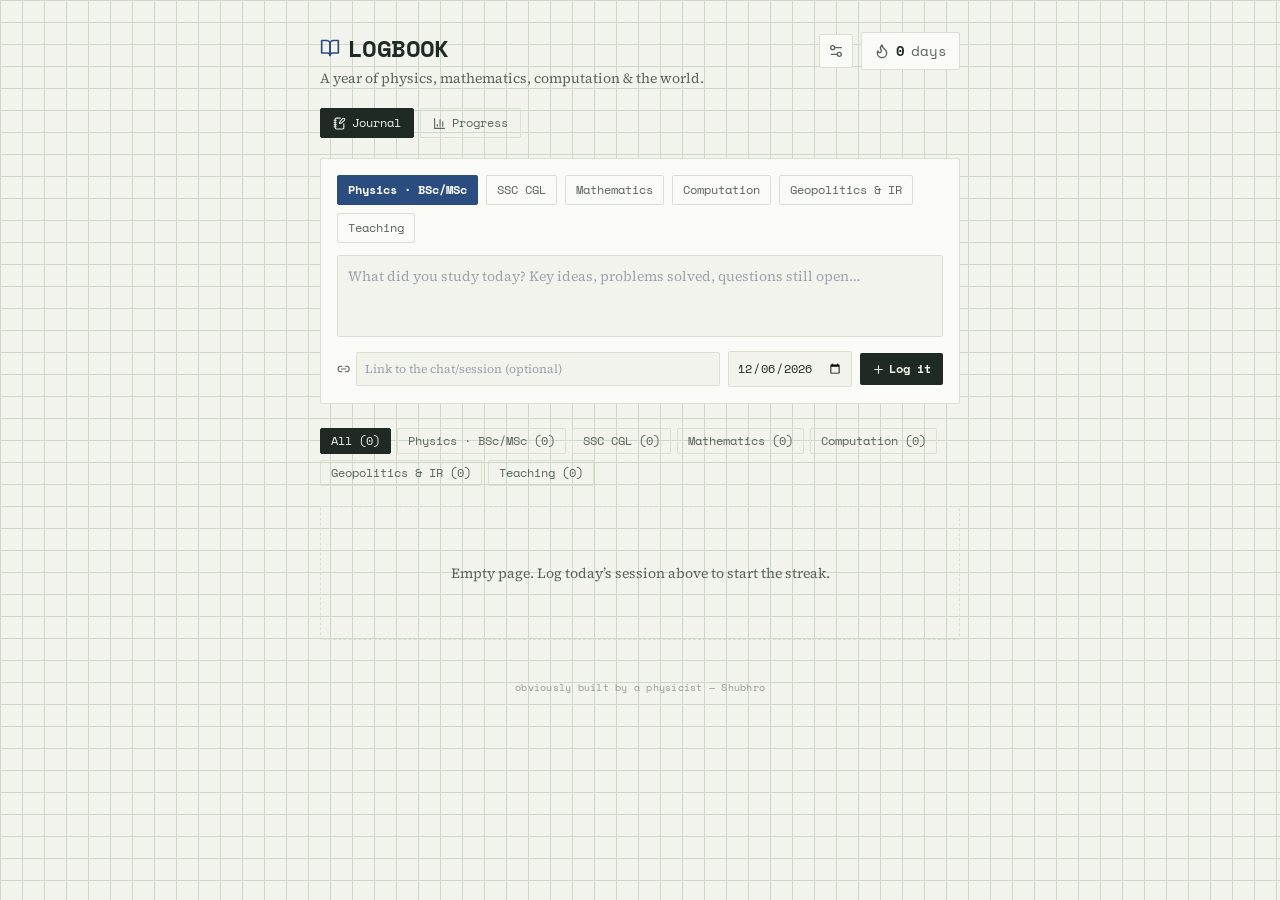
==== index-27.html @ 4a468c1c "Add files via upload" ====
<!doctype html>
<html lang="en">
  <head>
    <meta charset="UTF-8" />
    <meta name="viewport" content="width=device-width, initial-scale=1.0, viewport-fit=cover" />
    <meta name="theme-color" content="#1F2A24" />
    <meta name="description" content="A daily learning journal for physics, mathematics, computation and the world — built by a physicist." />
    <title>Logbook</title>
    <script>
      window.addEventListener('error', function (e) {
        var box = document.getElementById('fatal-error-box');
        if (!box) {
          box = document.createElement('div');
          box.id = 'fatal-error-box';
          box.style.cssText = 'position:fixed;inset:0;background:#1F2A24;color:#F1F3EC;font-family:monospace;font-size:13px;padding:20px;z-index:99999;overflow:auto;white-space:pre-wrap;';
          document.body.appendChild(box);
        }
        box.textContent = 'Something broke while loading the app:\n\n' + (e.error ? (e.error.stack || e.error.message) : e.message);
      });
    </script>
    <script type="module" crossorigin>(function(){const t=document.createElement("link").relList;if(t&&t.supports&&t.supports("modulepreload"))return;for(const i of document.querySelectorAll('link[rel="modulepreload"]'))n(i);new MutationObserver(i=>{for(const o of i)if(o.type==="childList")for(const a of o.addedNodes)a.tagName==="LINK"&&a.rel==="modulepreload"&&n(a)}).observe(document,{childList:!0,subtree:!0});function r(i){const o={};return i.integrity&&(o.integrity=i.integrity),i.referrerPolicy&&(o.referrerPolicy=i.referrerPolicy),i.crossOrigin==="use-credentials"?o.credentials="include":i.crossOrigin==="anonymous"?o.credentials="omit":o.credentials="same-origin",o}function n(i){if(i.ep)return;i.ep=!0;const o=r(i);fetch(i.href,o)}})();var bl=typeof globalThis<"u"?globalThis:typeof window<"u"?window:typeof global<"u"?global:typeof self<"u"?self:{};function me(e){return e&&e.__esModule&&Object.prototype.hasOwnProperty.call(e,"default")?e.default:e}var s1={exports:{}},Ns={},c1={exports:{}},re={};/**
 * @license React
 * react.production.min.js
 *
 * Copyright (c) Facebook, Inc. and its affiliates.
 *
 * This source code is licensed under the MIT license found in the
 * LICENSE file in the root directory of this source tree.
 */var ol=Symbol.for("react.element"),qO=Symbol.for("react.portal"),XO=Symbol.for("react.fragment"),YO=Symbol.for("react.strict_mode"),JO=Symbol.for("react.profiler"),ZO=Symbol.for("react.provider"),eE=Symbol.for("react.context"),tE=Symbol.for("react.forward_ref"),rE=Symbol.for("react.suspense"),nE=Symbol.for("react.memo"),iE=Symbol.for("react.lazy"),sy=Symbol.iterator;function oE(e){return e===null||typeof e!="object"?null:(e=sy&&e[sy]||e["@@iterator"],typeof e=="function"?e:null)}var f1={isMounted:function(){return!1},enqueueForceUpdate:function(){},enqueueReplaceState:function(){},enqueueSetState:function(){}},d1=Object.assign,p1={};function so(e,t,r){this.props=e,this.context=t,this.refs=p1,this.updater=r||f1}so.prototype.isReactComponent={};so.prototype.setState=function(e,t){if(typeof e!="object"&&typeof e!="function"&&e!=null)throw Error("setState(...): takes an object of state variables to update or a function which returns an object of state variables.");this.updater.enqueueSetState(this,e,t,"setState")};so.prototype.forceUpdate=function(e){this.updater.enqueueForceUpdate(this,e,"forceUpdate")};function h1(){}h1.prototype=so.prototype;function ah(e,t,r){this.props=e,this.context=t,this.refs=p1,this.updater=r||f1}var lh=ah.prototype=new h1;lh.constructor=ah;d1(lh,so.prototype);lh.isPureReactComponent=!0;var cy=Array.isArray,v1=Object.prototype.hasOwnProperty,uh={current:null},y1={key:!0,ref:!0,__self:!0,__source:!0};function g1(e,t,r){var n,i={},o=null,a=null;if(t!=null)for(n in t.ref!==void 0&&(a=t.ref),t.key!==void 0&&(o=""+t.key),t)v1.call(t,n)&&!y1.hasOwnProperty(n)&&(i[n]=t[n]);var l=arguments.length-2;if(l===1)i.children=r;else if(1<l){for(var u=Array(l),s=0;s<l;s++)u[s]=arguments[s+2];i.children=u}if(e&&e.defaultProps)for(n in l=e.defaultProps,l)i[n]===void 0&&(i[n]=l[n]);return{$$typeof:ol,type:e,key:o,ref:a,props:i,_owner:uh.current}}function aE(e,t){return{$$typeof:ol,type:e.type,key:t,ref:e.ref,props:e.props,_owner:e._owner}}function sh(e){return typeof e=="object"&&e!==null&&e.$$typeof===ol}function lE(e){var t={"=":"=0",":":"=2"};return"$"+e.replace(/[=:]/g,function(r){return t[r]})}var fy=/\/+/g;function Uc(e,t){return typeof e=="object"&&e!==null&&e.key!=null?lE(""+e.key):t.toString(36)}function Zl(e,t,r,n,i){var o=typeof e;(o==="undefined"||o==="boolean")&&(e=null);var a=!1;if(e===null)a=!0;else switch(o){case"string":case"number":a=!0;break;case"object":switch(e.$$typeof){case ol:case qO:a=!0}}if(a)return a=e,i=i(a),e=n===""?"."+Uc(a,0):n,cy(i)?(r="",e!=null&&(r=e.replace(fy,"$&/")+"/"),Zl(i,t,r,"",function(s){return s})):i!=null&&(sh(i)&&(i=aE(i,r+(!i.key||a&&a.key===i.key?"":(""+i.key).replace(fy,"$&/")+"/")+e)),t.push(i)),1;if(a=0,n=n===""?".":n+":",cy(e))for(var l=0;l<e.length;l++){o=e[l];var u=n+Uc(o,l);a+=Zl(o,t,r,u,i)}else if(u=oE(e),typeof u=="function")for(e=u.call(e),l=0;!(o=e.next()).done;)o=o.value,u=n+Uc(o,l++),a+=Zl(o,t,r,u,i);else if(o==="object")throw t=String(e),Error("Objects are not valid as a React child (found: "+(t==="[object Object]"?"object with keys {"+Object.keys(e).join(", ")+"}":t)+"). If you meant to render a collection of children, use an array instead.");return a}function Al(e,t,r){if(e==null)return e;var n=[],i=0;return Zl(e,n,"","",function(o){return t.call(r,o,i++)}),n}function uE(e){if(e._status===-1){var t=e._result;t=t(),t.then(function(r){(e._status===0||e._status===-1)&&(e._status=1,e._result=r)},function(r){(e._status===0||e._status===-1)&&(e._status=2,e._result=r)}),e._status===-1&&(e._status=0,e._result=t)}if(e._status===1)return e._result.default;throw e._result}var ht={current:null},eu={transition:null},sE={ReactCurrentDispatcher:ht,ReactCurrentBatchConfig:eu,ReactCurrentOwner:uh};function m1(){throw Error("act(...) is not supported in production builds of React.")}re.Children={map:Al,forEach:function(e,t,r){Al(e,function(){t.apply(this,arguments)},r)},count:function(e){var t=0;return Al(e,function(){t++}),t},toArray:function(e){return Al(e,function(t){return t})||[]},only:function(e){if(!sh(e))throw Error("React.Children.only expected to receive a single React element child.");return e}};re.Component=so;re.Fragment=XO;re.Profiler=JO;re.PureComponent=ah;re.StrictMode=YO;re.Suspense=rE;re.__SECRET_INTERNALS_DO_NOT_USE_OR_YOU_WILL_BE_FIRED=sE;re.act=m1;re.cloneElement=function(e,t,r){if(e==null)throw Error("React.cloneElement(...): The argument must be a React element, but you passed "+e+".");var n=d1({},e.props),i=e.key,o=e.ref,a=e._owner;if(t!=null){if(t.ref!==void 0&&(o=t.ref,a=uh.current),t.key!==void 0&&(i=""+t.key),e.type&&e.type.defaultProps)var l=e.type.defaultProps;for(u in t)v1.call(t,u)&&!y1.hasOwnProperty(u)&&(n[u]=t[u]===void 0&&l!==void 0?l[u]:t[u])}var u=arguments.length-2;if(u===1)n.children=r;else if(1<u){l=Array(u);for(var s=0;s<u;s++)l[s]=arguments[s+2];n.children=l}return{$$typeof:ol,type:e.type,key:i,ref:o,props:n,_owner:a}};re.createContext=function(e){return e={$$typeof:eE,_currentValue:e,_currentValue2:e,_threadCount:0,Provider:null,Consumer:null,_defaultValue:null,_globalName:null},e.Provider={$$typeof:ZO,_context:e},e.Consumer=e};re.createElement=g1;re.createFactory=function(e){var t=g1.bind(null,e);return t.type=e,t};re.createRef=function(){return{current:null}};re.forwardRef=function(e){return{$$typeof:tE,render:e}};re.isValidElement=sh;re.lazy=function(e){return{$$typeof:iE,_payload:{_status:-1,_result:e},_init:uE}};re.memo=function(e,t){return{$$typeof:nE,type:e,compare:t===void 0?null:t}};re.startTransition=function(e){var t=eu.transition;eu.transition={};try{e()}finally{eu.transition=t}};re.unstable_act=m1;re.useCallback=function(e,t){return ht.current.useCallback(e,t)};re.useContext=function(e){return ht.current.useContext(e)};re.useDebugValue=function(){};re.useDeferredValue=function(e){return ht.current.useDeferredValue(e)};re.useEffect=function(e,t){return ht.current.useEffect(e,t)};re.useId=function(){return ht.current.useId()};re.useImperativeHandle=function(e,t,r){return ht.current.useImperativeHandle(e,t,r)};re.useInsertionEffect=function(e,t){return ht.current.useInsertionEffect(e,t)};re.useLayoutEffect=function(e,t){return ht.current.useLayoutEffect(e,t)};re.useMemo=function(e,t){return ht.current.useMemo(e,t)};re.useReducer=function(e,t,r){return ht.current.useReducer(e,t,r)};re.useRef=function(e){return ht.current.useRef(e)};re.useState=function(e){return ht.current.useState(e)};re.useSyncExternalStore=function(e,t,r){return ht.current.useSyncExternalStore(e,t,r)};re.useTransition=function(){return ht.current.useTransition()};re.version="18.3.1";c1.exports=re;var B=c1.exports;const P=me(B);/**
 * @license React
 * react-jsx-runtime.production.min.js
 *
 * Copyright (c) Facebook, Inc. and its affiliates.
 *
 * This source code is licensed under the MIT license found in the
 * LICENSE file in the root directory of this source tree.
 */var cE=B,fE=Symbol.for("react.element"),dE=Symbol.for("react.fragment"),pE=Object.prototype.hasOwnProperty,hE=cE.__SECRET_INTERNALS_DO_NOT_USE_OR_YOU_WILL_BE_FIRED.ReactCurrentOwner,vE={key:!0,ref:!0,__self:!0,__source:!0};function b1(e,t,r){var n,i={},o=null,a=null;r!==void 0&&(o=""+r),t.key!==void 0&&(o=""+t.key),t.ref!==void 0&&(a=t.ref);for(n in t)pE.call(t,n)&&!vE.hasOwnProperty(n)&&(i[n]=t[n]);if(e&&e.defaultProps)for(n in t=e.defaultProps,t)i[n]===void 0&&(i[n]=t[n]);return{$$typeof:fE,type:e,key:o,ref:a,props:i,_owner:hE.current}}Ns.Fragment=dE;Ns.jsx=b1;Ns.jsxs=b1;s1.exports=Ns;var k=s1.exports,Hf={},A1={exports:{}},kt={},w1={exports:{}},x1={};/**
 * @license React
 * scheduler.production.min.js
 *
 * Copyright (c) Facebook, Inc. and its affiliates.
 *
 * This source code is licensed under the MIT license found in the
 * LICENSE file in the root directory of this source tree.
 */(function(e){function t(T,D){var R=T.length;T.push(D);e:for(;0<R;){var G=R-1>>>1,H=T[G];if(0<i(H,D))T[G]=D,T[R]=H,R=G;else break e}}function r(T){return T.length===0?null:T[0]}function n(T){if(T.length===0)return null;var D=T[0],R=T.pop();if(R!==D){T[0]=R;e:for(var G=0,H=T.length,Z=H>>>1;G<Z;){var ne=2*(G+1)-1,ve=T[ne],Ce=ne+1,I=T[Ce];if(0>i(ve,R))Ce<H&&0>i(I,ve)?(T[G]=I,T[Ce]=R,G=Ce):(T[G]=ve,T[ne]=R,G=ne);else if(Ce<H&&0>i(I,R))T[G]=I,T[Ce]=R,G=Ce;else break e}}return D}function i(T,D){var R=T.sortIndex-D.sortIndex;return R!==0?R:T.id-D.id}if(typeof performance=="object"&&typeof performance.now=="function"){var o=performance;e.unstable_now=function(){return o.now()}}else{var a=Date,l=a.now();e.unstable_now=function(){return a.now()-l}}var u=[],s=[],f=1,c=null,d=3,p=!1,m=!1,g=!1,A=typeof setTimeout=="function"?setTimeout:null,v=typeof clearTimeout=="function"?clearTimeout:null,h=typeof setImmediate<"u"?setImmediate:null;typeof navigator<"u"&&navigator.scheduling!==void 0&&navigator.scheduling.isInputPending!==void 0&&navigator.scheduling.isInputPending.bind(navigator.scheduling);function y(T){for(var D=r(s);D!==null;){if(D.callback===null)n(s);else if(D.startTime<=T)n(s),D.sortIndex=D.expirationTime,t(u,D);else break;D=r(s)}}function x(T){if(g=!1,y(T),!m)if(r(u)!==null)m=!0,z(b);else{var D=r(s);D!==null&&U(x,D.startTime-T)}}function b(T,D){m=!1,g&&(g=!1,v(O),O=-1),p=!0;var R=d;try{for(y(D),c=r(u);c!==null&&(!(c.expirationTime>D)||T&&!$());){var G=c.callback;if(typeof G=="function"){c.callback=null,d=c.priorityLevel;var H=G(c.expirationTime<=D);D=e.unstable_now(),typeof H=="function"?c.callback=H:c===r(u)&&n(u),y(D)}else n(u);c=r(u)}if(c!==null)var Z=!0;else{var ne=r(s);ne!==null&&U(x,ne.startTime-D),Z=!1}return Z}finally{c=null,d=R,p=!1}}var w=!1,S=null,O=-1,E=5,C=-1;function $(){return!(e.unstable_now()-C<E)}function _(){if(S!==null){var T=e.unstable_now();C=T;var D=!0;try{D=S(!0,T)}finally{D?L():(w=!1,S=null)}}else w=!1}var L;if(typeof h=="function")L=function(){h(_)};else if(typeof MessageChannel<"u"){var N=new MessageChannel,M=N.port2;N.port1.onmessage=_,L=function(){M.postMessage(null)}}else L=function(){A(_,0)};function z(T){S=T,w||(w=!0,L())}function U(T,D){O=A(function(){T(e.unstable_now())},D)}e.unstable_IdlePriority=5,e.unstable_ImmediatePriority=1,e.unstable_LowPriority=4,e.unstable_NormalPriority=3,e.unstable_Profiling=null,e.unstable_UserBlockingPriority=2,e.unstable_cancelCallback=function(T){T.callback=null},e.unstable_continueExecution=function(){m||p||(m=!0,z(b))},e.unstable_forceFrameRate=function(T){0>T||125<T?console.error("forceFrameRate takes a positive int between 0 and 125, forcing frame rates higher than 125 fps is not supported"):E=0<T?Math.floor(1e3/T):5},e.unstable_getCurrentPriorityLevel=function(){return d},e.unstable_getFirstCallbackNode=function(){return r(u)},e.unstable_next=function(T){switch(d){case 1:case 2:case 3:var D=3;break;default:D=d}var R=d;d=D;try{return T()}finally{d=R}},e.unstable_pauseExecution=function(){},e.unstable_requestPaint=function(){},e.unstable_runWithPriority=function(T,D){switch(T){case 1:case 2:case 3:case 4:case 5:break;default:T=3}var R=d;d=T;try{return D()}finally{d=R}},e.unstable_scheduleCallback=function(T,D,R){var G=e.unstable_now();switch(typeof R=="object"&&R!==null?(R=R.delay,R=typeof R=="number"&&0<R?G+R:G):R=G,T){case 1:var H=-1;break;case 2:H=250;break;case 5:H=1073741823;break;case 4:H=1e4;break;default:H=5e3}return H=R+H,T={id:f++,callback:D,priorityLevel:T,startTime:R,expirationTime:H,sortIndex:-1},R>G?(T.sortIndex=R,t(s,T),r(u)===null&&T===r(s)&&(g?(v(O),O=-1):g=!0,U(x,R-G))):(T.sortIndex=H,t(u,T),m||p||(m=!0,z(b))),T},e.unstable_shouldYield=$,e.unstable_wrapCallback=function(T){var D=d;return function(){var R=d;d=D;try{return T.apply(this,arguments)}finally{d=R}}}})(x1);w1.exports=x1;var yE=w1.exports;/**
 * @license React
 * react-dom.production.min.js
 *
 * Copyright (c) Facebook, Inc. and its affiliates.
 *
 * This source code is licensed under the MIT license found in the
 * LICENSE file in the root directory of this source tree.
 */var gE=B,$t=yE;function K(e){for(var t="https://reactjs.org/docs/error-decoder.html?invariant="+e,r=1;r<arguments.length;r++)t+="&args[]="+encodeURIComponent(arguments[r]);return"Minified React error #"+e+"; visit "+t+" for the full message or use the non-minified dev environment for full errors and additional helpful warnings."}var S1=new Set,la={};function Zn(e,t){Ni(e,t),Ni(e+"Capture",t)}function Ni(e,t){for(la[e]=t,e=0;e<t.length;e++)S1.add(t[e])}var kr=!(typeof window>"u"||typeof window.document>"u"||typeof window.document.createElement>"u"),Qf=Object.prototype.hasOwnProperty,mE=/^[:A-Z_a-z\u00C0-\u00D6\u00D8-\u00F6\u00F8-\u02FF\u0370-\u037D\u037F-\u1FFF\u200C-\u200D\u2070-\u218F\u2C00-\u2FEF\u3001-\uD7FF\uF900-\uFDCF\uFDF0-\uFFFD][:A-Z_a-z\u00C0-\u00D6\u00D8-\u00F6\u00F8-\u02FF\u0370-\u037D\u037F-\u1FFF\u200C-\u200D\u2070-\u218F\u2C00-\u2FEF\u3001-\uD7FF\uF900-\uFDCF\uFDF0-\uFFFD\-.0-9\u00B7\u0300-\u036F\u203F-\u2040]*$/,dy={},py={};function bE(e){return Qf.call(py,e)?!0:Qf.call(dy,e)?!1:mE.test(e)?py[e]=!0:(dy[e]=!0,!1)}function AE(e,t,r,n){if(r!==null&&r.type===0)return!1;switch(typeof t){case"function":case"symbol":return!0;case"boolean":return n?!1:r!==null?!r.acceptsBooleans:(e=e.toLowerCase().slice(0,5),e!=="data-"&&e!=="aria-");default:return!1}}function wE(e,t,r,n){if(t===null||typeof t>"u"||AE(e,t,r,n))return!0;if(n)return!1;if(r!==null)switch(r.type){case 3:return!t;case 4:return t===!1;case 5:return isNaN(t);case 6:return isNaN(t)||1>t}return!1}function vt(e,t,r,n,i,o,a){this.acceptsBooleans=t===2||t===3||t===4,this.attributeName=n,this.attributeNamespace=i,this.mustUseProperty=r,this.propertyName=e,this.type=t,this.sanitizeURL=o,this.removeEmptyString=a}var nt={};"children dangerouslySetInnerHTML defaultValue defaultChecked innerHTML suppressContentEditableWarning suppressHydrationWarning style".split(" ").forEach(function(e){nt[e]=new vt(e,0,!1,e,null,!1,!1)});[["acceptCharset","accept-charset"],["className","class"],["htmlFor","for"],["httpEquiv","http-equiv"]].forEach(function(e){var t=e[0];nt[t]=new vt(t,1,!1,e[1],null,!1,!1)});["contentEditable","draggable","spellCheck","value"].forEach(function(e){nt[e]=new vt(e,2,!1,e.toLowerCase(),null,!1,!1)});["autoReverse","externalResourcesRequired","focusable","preserveAlpha"].forEach(function(e){nt[e]=new vt(e,2,!1,e,null,!1,!1)});"allowFullScreen async autoFocus autoPlay controls default defer disabled disablePictureInPicture disableRemotePlayback formNoValidate hidden loop noModule noValidate open playsInline readOnly required reversed scoped seamless itemScope".split(" ").forEach(function(e){nt[e]=new vt(e,3,!1,e.toLowerCase(),null,!1,!1)});["checked","multiple","muted","selected"].forEach(function(e){nt[e]=new vt(e,3,!0,e,null,!1,!1)});["capture","download"].forEach(function(e){nt[e]=new vt(e,4,!1,e,null,!1,!1)});["cols","rows","size","span"].forEach(function(e){nt[e]=new vt(e,6,!1,e,null,!1,!1)});["rowSpan","start"].forEach(function(e){nt[e]=new vt(e,5,!1,e.toLowerCase(),null,!1,!1)});var ch=/[\-:]([a-z])/g;function fh(e){return e[1].toUpperCase()}"accent-height alignment-baseline arabic-form baseline-shift cap-height clip-path clip-rule color-interpolation color-interpolation-filters color-profile color-rendering dominant-baseline enable-background fill-opacity fill-rule flood-color flood-opacity font-family font-size font-size-adjust font-stretch font-style font-variant font-weight glyph-name glyph-orientation-horizontal glyph-orientation-vertical horiz-adv-x horiz-origin-x image-rendering letter-spacing lighting-color marker-end marker-mid marker-start overline-position overline-thickness paint-order panose-1 pointer-events rendering-intent shape-rendering stop-color stop-opacity strikethrough-position strikethrough-thickness stroke-dasharray stroke-dashoffset stroke-linecap stroke-linejoin stroke-miterlimit stroke-opacity stroke-width text-anchor text-decoration text-rendering underline-position underline-thickness unicode-bidi unicode-range units-per-em v-alphabetic v-hanging v-ideographic v-mathematical vector-effect vert-adv-y vert-origin-x vert-origin-y word-spacing writing-mode xmlns:xlink x-height".split(" ").forEach(function(e){var t=e.replace(ch,fh);nt[t]=new vt(t,1,!1,e,null,!1,!1)});"xlink:actuate xlink:arcrole xlink:role xlink:show xlink:title xlink:type".split(" ").forEach(function(e){var t=e.replace(ch,fh);nt[t]=new vt(t,1,!1,e,"http://www.w3.org/1999/xlink",!1,!1)});["xml:base","xml:lang","xml:space"].forEach(function(e){var t=e.replace(ch,fh);nt[t]=new vt(t,1,!1,e,"http://www.w3.org/XML/1998/namespace",!1,!1)});["tabIndex","crossOrigin"].forEach(function(e){nt[e]=new vt(e,1,!1,e.toLowerCase(),null,!1,!1)});nt.xlinkHref=new vt("xlinkHref",1,!1,"xlink:href","http://www.w3.org/1999/xlink",!0,!1);["src","href","action","formAction"].forEach(function(e){nt[e]=new vt(e,1,!1,e.toLowerCase(),null,!0,!0)});function dh(e,t,r,n){var i=nt.hasOwnProperty(t)?nt[t]:null;(i!==null?i.type!==0:n||!(2<t.length)||t[0]!=="o"&&t[0]!=="O"||t[1]!=="n"&&t[1]!=="N")&&(wE(t,r,i,n)&&(r=null),n||i===null?bE(t)&&(r===null?e.removeAttribute(t):e.setAttribute(t,""+r)):i.mustUseProperty?e[i.propertyName]=r===null?i.type===3?!1:"":r:(t=i.attributeName,n=i.attributeNamespace,r===null?e.removeAttribute(t):(i=i.type,r=i===3||i===4&&r===!0?"":""+r,n?e.setAttributeNS(n,t,r):e.setAttribute(t,r))))}var Lr=gE.__SECRET_INTERNALS_DO_NOT_USE_OR_YOU_WILL_BE_FIRED,wl=Symbol.for("react.element"),fi=Symbol.for("react.portal"),di=Symbol.for("react.fragment"),ph=Symbol.for("react.strict_mode"),Vf=Symbol.for("react.profiler"),O1=Symbol.for("react.provider"),E1=Symbol.for("react.context"),hh=Symbol.for("react.forward_ref"),Gf=Symbol.for("react.suspense"),qf=Symbol.for("react.suspense_list"),vh=Symbol.for("react.memo"),Hr=Symbol.for("react.lazy"),P1=Symbol.for("react.offscreen"),hy=Symbol.iterator;function Eo(e){return e===null||typeof e!="object"?null:(e=hy&&e[hy]||e["@@iterator"],typeof e=="function"?e:null)}var ke=Object.assign,Wc;function Wo(e){if(Wc===void 0)try{throw Error()}catch(r){var t=r.stack.trim().match(/\n( *(at )?)/);Wc=t&&t[1]||""}return`
`+Wc+e}var Kc=!1;function Hc(e,t){if(!e||Kc)return"";Kc=!0;var r=Error.prepareStackTrace;Error.prepareStackTrace=void 0;try{if(t)if(t=function(){throw Error()},Object.defineProperty(t.prototype,"props",{set:function(){throw Error()}}),typeof Reflect=="object"&&Reflect.construct){try{Reflect.construct(t,[])}catch(s){var n=s}Reflect.construct(e,[],t)}else{try{t.call()}catch(s){n=s}e.call(t.prototype)}else{try{throw Error()}catch(s){n=s}e()}}catch(s){if(s&&n&&typeof s.stack=="string"){for(var i=s.stack.split(`
`),o=n.stack.split(`
`),a=i.length-1,l=o.length-1;1<=a&&0<=l&&i[a]!==o[l];)l--;for(;1<=a&&0<=l;a--,l--)if(i[a]!==o[l]){if(a!==1||l!==1)do if(a--,l--,0>l||i[a]!==o[l]){var u=`
`+i[a].replace(" at new "," at ");return e.displayName&&u.includes("<anonymous>")&&(u=u.replace("<anonymous>",e.displayName)),u}while(1<=a&&0<=l);break}}}finally{Kc=!1,Error.prepareStackTrace=r}return(e=e?e.displayName||e.name:"")?Wo(e):""}function xE(e){switch(e.tag){case 5:return Wo(e.type);case 16:return Wo("Lazy");case 13:return Wo("Suspense");case 19:return Wo("SuspenseList");case 0:case 2:case 15:return e=Hc(e.type,!1),e;case 11:return e=Hc(e.type.render,!1),e;case 1:return e=Hc(e.type,!0),e;default:return""}}function Xf(e){if(e==null)return null;if(typeof e=="function")return e.displayName||e.name||null;if(typeof e=="string")return e;switch(e){case di:return"Fragment";case fi:return"Portal";case Vf:return"Profiler";case ph:return"StrictMode";case Gf:return"Suspense";case qf:return"SuspenseList"}if(typeof e=="object")switch(e.$$typeof){case E1:return(e.displayName||"Context")+".Consumer";case O1:return(e._context.displayName||"Context")+".Provider";case hh:var t=e.render;return e=e.displayName,e||(e=t.displayName||t.name||"",e=e!==""?"ForwardRef("+e+")":"ForwardRef"),e;case vh:return t=e.displayName||null,t!==null?t:Xf(e.type)||"Memo";case Hr:t=e._payload,e=e._init;try{return Xf(e(t))}catch{}}return null}function SE(e){var t=e.type;switch(e.tag){case 24:return"Cache";case 9:return(t.displayName||"Context")+".Consumer";case 10:return(t._context.displayName||"Context")+".Provider";case 18:return"DehydratedFragment";case 11:return e=t.render,e=e.displayName||e.name||"",t.displayName||(e!==""?"ForwardRef("+e+")":"ForwardRef");case 7:return"Fragment";case 5:return t;case 4:return"Portal";case 3:return"Root";case 6:return"Text";case 16:return Xf(t);case 8:return t===ph?"StrictMode":"Mode";case 22:return"Offscreen";case 12:return"Profiler";case 21:return"Scope";case 13:return"Suspense";case 19:return"SuspenseList";case 25:return"TracingMarker";case 1:case 0:case 17:case 2:case 14:case 15:if(typeof t=="function")return t.displayName||t.name||null;if(typeof t=="string")return t}return null}function cn(e){switch(typeof e){case"boolean":case"number":case"string":case"undefined":return e;case"object":return e;default:return""}}function _1(e){var t=e.type;return(e=e.nodeName)&&e.toLowerCase()==="input"&&(t==="checkbox"||t==="radio")}function OE(e){var t=_1(e)?"checked":"value",r=Object.getOwnPropertyDescriptor(e.constructor.prototype,t),n=""+e[t];if(!e.hasOwnProperty(t)&&typeof r<"u"&&typeof r.get=="function"&&typeof r.set=="function"){var i=r.get,o=r.set;return Object.defineProperty(e,t,{configurable:!0,get:function(){return i.call(this)},set:function(a){n=""+a,o.call(this,a)}}),Object.defineProperty(e,t,{enumerable:r.enumerable}),{getValue:function(){return n},setValue:function(a){n=""+a},stopTracking:function(){e._valueTracker=null,delete e[t]}}}}function xl(e){e._valueTracker||(e._valueTracker=OE(e))}function C1(e){if(!e)return!1;var t=e._valueTracker;if(!t)return!0;var r=t.getValue(),n="";return e&&(n=_1(e)?e.checked?"true":"false":e.value),e=n,e!==r?(t.setValue(e),!0):!1}function du(e){if(e=e||(typeof document<"u"?document:void 0),typeof e>"u")return null;try{return e.activeElement||e.body}catch{return e.body}}function Yf(e,t){var r=t.checked;return ke({},t,{defaultChecked:void 0,defaultValue:void 0,value:void 0,checked:r??e._wrapperState.initialChecked})}function vy(e,t){var r=t.defaultValue==null?"":t.defaultValue,n=t.checked!=null?t.checked:t.defaultChecked;r=cn(t.value!=null?t.value:r),e._wrapperState={initialChecked:n,initialValue:r,controlled:t.type==="checkbox"||t.type==="radio"?t.checked!=null:t.value!=null}}function T1(e,t){t=t.checked,t!=null&&dh(e,"checked",t,!1)}function Jf(e,t){T1(e,t);var r=cn(t.value),n=t.type;if(r!=null)n==="number"?(r===0&&e.value===""||e.value!=r)&&(e.value=""+r):e.value!==""+r&&(e.value=""+r);else if(n==="submit"||n==="reset"){e.removeAttribute("value");return}t.hasOwnProperty("value")?Zf(e,t.type,r):t.hasOwnProperty("defaultValue")&&Zf(e,t.type,cn(t.defaultValue)),t.checked==null&&t.defaultChecked!=null&&(e.defaultChecked=!!t.defaultChecked)}function yy(e,t,r){if(t.hasOwnProperty("value")||t.hasOwnProperty("defaultValue")){var n=t.type;if(!(n!=="submit"&&n!=="reset"||t.value!==void 0&&t.value!==null))return;t=""+e._wrapperState.initialValue,r||t===e.value||(e.value=t),e.defaultValue=t}r=e.name,r!==""&&(e.name=""),e.defaultChecked=!!e._wrapperState.initialChecked,r!==""&&(e.name=r)}function Zf(e,t,r){(t!=="number"||du(e.ownerDocument)!==e)&&(r==null?e.defaultValue=""+e._wrapperState.initialValue:e.defaultValue!==""+r&&(e.defaultValue=""+r))}var Ko=Array.isArray;function Pi(e,t,r,n){if(e=e.options,t){t={};for(var i=0;i<r.length;i++)t["$"+r[i]]=!0;for(r=0;r<e.length;r++)i=t.hasOwnProperty("$"+e[r].value),e[r].selected!==i&&(e[r].selected=i),i&&n&&(e[r].defaultSelected=!0)}else{for(r=""+cn(r),t=null,i=0;i<e.length;i++){if(e[i].value===r){e[i].selected=!0,n&&(e[i].defaultSelected=!0);return}t!==null||e[i].disabled||(t=e[i])}t!==null&&(t.selected=!0)}}function ed(e,t){if(t.dangerouslySetInnerHTML!=null)throw Error(K(91));return ke({},t,{value:void 0,defaultValue:void 0,children:""+e._wrapperState.initialValue})}function gy(e,t){var r=t.value;if(r==null){if(r=t.children,t=t.defaultValue,r!=null){if(t!=null)throw Error(K(92));if(Ko(r)){if(1<r.length)throw Error(K(93));r=r[0]}t=r}t==null&&(t=""),r=t}e._wrapperState={initialValue:cn(r)}}function $1(e,t){var r=cn(t.value),n=cn(t.defaultValue);r!=null&&(r=""+r,r!==e.value&&(e.value=r),t.defaultValue==null&&e.defaultValue!==r&&(e.defaultValue=r)),n!=null&&(e.defaultValue=""+n)}function my(e){var t=e.textContent;t===e._wrapperState.initialValue&&t!==""&&t!==null&&(e.value=t)}function k1(e){switch(e){case"svg":return"http://www.w3.org/2000/svg";case"math":return"http://www.w3.org/1998/Math/MathML";default:return"http://www.w3.org/1999/xhtml"}}function td(e,t){return e==null||e==="http://www.w3.org/1999/xhtml"?k1(t):e==="http://www.w3.org/2000/svg"&&t==="foreignObject"?"http://www.w3.org/1999/xhtml":e}var Sl,j1=function(e){return typeof MSApp<"u"&&MSApp.execUnsafeLocalFunction?function(t,r,n,i){MSApp.execUnsafeLocalFunction(function(){return e(t,r,n,i)})}:e}(function(e,t){if(e.namespaceURI!=="http://www.w3.org/2000/svg"||"innerHTML"in e)e.innerHTML=t;else{for(Sl=Sl||document.createElement("div"),Sl.innerHTML="<svg>"+t.valueOf().toString()+"</svg>",t=Sl.firstChild;e.firstChild;)e.removeChild(e.firstChild);for(;t.firstChild;)e.appendChild(t.firstChild)}});function ua(e,t){if(t){var r=e.firstChild;if(r&&r===e.lastChild&&r.nodeType===3){r.nodeValue=t;return}}e.textContent=t}var Go={animationIterationCount:!0,aspectRatio:!0,borderImageOutset:!0,borderImageSlice:!0,borderImageWidth:!0,boxFlex:!0,boxFlexGroup:!0,boxOrdinalGroup:!0,columnCount:!0,columns:!0,flex:!0,flexGrow:!0,flexPositive:!0,flexShrink:!0,flexNegative:!0,flexOrder:!0,gridArea:!0,gridRow:!0,gridRowEnd:!0,gridRowSpan:!0,gridRowStart:!0,gridColumn:!0,gridColumnEnd:!0,gridColumnSpan:!0,gridColumnStart:!0,fontWeight:!0,lineClamp:!0,lineHeight:!0,opacity:!0,order:!0,orphans:!0,tabSize:!0,widows:!0,zIndex:!0,zoom:!0,fillOpacity:!0,floodOpacity:!0,stopOpacity:!0,strokeDasharray:!0,strokeDashoffset:!0,strokeMiterlimit:!0,strokeOpacity:!0,strokeWidth:!0},EE=["Webkit","ms","Moz","O"];Object.keys(Go).forEach(function(e){EE.forEach(function(t){t=t+e.charAt(0).toUpperCase()+e.substring(1),Go[t]=Go[e]})});function I1(e,t,r){return t==null||typeof t=="boolean"||t===""?"":r||typeof t!="number"||t===0||Go.hasOwnProperty(e)&&Go[e]?(""+t).trim():t+"px"}function M1(e,t){e=e.style;for(var r in t)if(t.hasOwnProperty(r)){var n=r.indexOf("--")===0,i=I1(r,t[r],n);r==="float"&&(r="cssFloat"),n?e.setProperty(r,i):e[r]=i}}var PE=ke({menuitem:!0},{area:!0,base:!0,br:!0,col:!0,embed:!0,hr:!0,img:!0,input:!0,keygen:!0,link:!0,meta:!0,param:!0,source:!0,track:!0,wbr:!0});function rd(e,t){if(t){if(PE[e]&&(t.children!=null||t.dangerouslySetInnerHTML!=null))throw Error(K(137,e));if(t.dangerouslySetInnerHTML!=null){if(t.children!=null)throw Error(K(60));if(typeof t.dangerouslySetInnerHTML!="object"||!("__html"in t.dangerouslySetInnerHTML))throw Error(K(61))}if(t.style!=null&&typeof t.style!="object")throw Error(K(62))}}function nd(e,t){if(e.indexOf("-")===-1)return typeof t.is=="string";switch(e){case"annotation-xml":case"color-profile":case"font-face":case"font-face-src":case"font-face-uri":case"font-face-format":case"font-face-name":case"missing-glyph":return!1;default:return!0}}var id=null;function yh(e){return e=e.target||e.srcElement||window,e.correspondingUseElement&&(e=e.correspondingUseElement),e.nodeType===3?e.parentNode:e}var od=null,_i=null,Ci=null;function by(e){if(e=ul(e)){if(typeof od!="function")throw Error(K(280));var t=e.stateNode;t&&(t=zs(t),od(e.stateNode,e.type,t))}}function N1(e){_i?Ci?Ci.push(e):Ci=[e]:_i=e}function D1(){if(_i){var e=_i,t=Ci;if(Ci=_i=null,by(e),t)for(e=0;e<t.length;e++)by(t[e])}}function B1(e,t){return e(t)}function L1(){}var Qc=!1;function R1(e,t,r){if(Qc)return e(t,r);Qc=!0;try{return B1(e,t,r)}finally{Qc=!1,(_i!==null||Ci!==null)&&(L1(),D1())}}function sa(e,t){var r=e.stateNode;if(r===null)return null;var n=zs(r);if(n===null)return null;r=n[t];e:switch(t){case"onClick":case"onClickCapture":case"onDoubleClick":case"onDoubleClickCapture":case"onMouseDown":case"onMouseDownCapture":case"onMouseMove":case"onMouseMoveCapture":case"onMouseUp":case"onMouseUpCapture":case"onMouseEnter":(n=!n.disabled)||(e=e.type,n=!(e==="button"||e==="input"||e==="select"||e==="textarea")),e=!n;break e;default:e=!1}if(e)return null;if(r&&typeof r!="function")throw Error(K(231,t,typeof r));return r}var ad=!1;if(kr)try{var Po={};Object.defineProperty(Po,"passive",{get:function(){ad=!0}}),window.addEventListener("test",Po,Po),window.removeEventListener("test",Po,Po)}catch{ad=!1}function _E(e,t,r,n,i,o,a,l,u){var s=Array.prototype.slice.call(arguments,3);try{t.apply(r,s)}catch(f){this.onError(f)}}var qo=!1,pu=null,hu=!1,ld=null,CE={onError:function(e){qo=!0,pu=e}};function TE(e,t,r,n,i,o,a,l,u){qo=!1,pu=null,_E.apply(CE,arguments)}function $E(e,t,r,n,i,o,a,l,u){if(TE.apply(this,arguments),qo){if(qo){var s=pu;qo=!1,pu=null}else throw Error(K(198));hu||(hu=!0,ld=s)}}function ei(e){var t=e,r=e;if(e.alternate)for(;t.return;)t=t.return;else{e=t;do t=e,t.flags&4098&&(r=t.return),e=t.return;while(e)}return t.tag===3?r:null}function z1(e){if(e.tag===13){var t=e.memoizedState;if(t===null&&(e=e.alternate,e!==null&&(t=e.memoizedState)),t!==null)return t.dehydrated}return null}function Ay(e){if(ei(e)!==e)throw Error(K(188))}function kE(e){var t=e.alternate;if(!t){if(t=ei(e),t===null)throw Error(K(188));return t!==e?null:e}for(var r=e,n=t;;){var i=r.return;if(i===null)break;var o=i.alternate;if(o===null){if(n=i.return,n!==null){r=n;continue}break}if(i.child===o.child){for(o=i.child;o;){if(o===r)return Ay(i),e;if(o===n)return Ay(i),t;o=o.sibling}throw Error(K(188))}if(r.return!==n.return)r=i,n=o;else{for(var a=!1,l=i.child;l;){if(l===r){a=!0,r=i,n=o;break}if(l===n){a=!0,n=i,r=o;break}l=l.sibling}if(!a){for(l=o.child;l;){if(l===r){a=!0,r=o,n=i;break}if(l===n){a=!0,n=o,r=i;break}l=l.sibling}if(!a)throw Error(K(189))}}if(r.alternate!==n)throw Error(K(190))}if(r.tag!==3)throw Error(K(188));return r.stateNode.current===r?e:t}function F1(e){return e=kE(e),e!==null?U1(e):null}function U1(e){if(e.tag===5||e.tag===6)return e;for(e=e.child;e!==null;){var t=U1(e);if(t!==null)return t;e=e.sibling}return null}var W1=$t.unstable_scheduleCallback,wy=$t.unstable_cancelCallback,jE=$t.unstable_shouldYield,IE=$t.unstable_requestPaint,Le=$t.unstable_now,ME=$t.unstable_getCurrentPriorityLevel,gh=$t.unstable_ImmediatePriority,K1=$t.unstable_UserBlockingPriority,vu=$t.unstable_NormalPriority,NE=$t.unstable_LowPriority,H1=$t.unstable_IdlePriority,Ds=null,dr=null;function DE(e){if(dr&&typeof dr.onCommitFiberRoot=="function")try{dr.onCommitFiberRoot(Ds,e,void 0,(e.current.flags&128)===128)}catch{}}var rr=Math.clz32?Math.clz32:RE,BE=Math.log,LE=Math.LN2;function RE(e){return e>>>=0,e===0?32:31-(BE(e)/LE|0)|0}var Ol=64,El=4194304;function Ho(e){switch(e&-e){case 1:return 1;case 2:return 2;case 4:return 4;case 8:return 8;case 16:return 16;case 32:return 32;case 64:case 128:case 256:case 512:case 1024:case 2048:case 4096:case 8192:case 16384:case 32768:case 65536:case 131072:case 262144:case 524288:case 1048576:case 2097152:return e&4194240;case 4194304:case 8388608:case 16777216:case 33554432:case 67108864:return e&130023424;case 134217728:return 134217728;case 268435456:return 268435456;case 536870912:return 536870912;case 1073741824:return 1073741824;default:return e}}function yu(e,t){var r=e.pendingLanes;if(r===0)return 0;var n=0,i=e.suspendedLanes,o=e.pingedLanes,a=r&268435455;if(a!==0){var l=a&~i;l!==0?n=Ho(l):(o&=a,o!==0&&(n=Ho(o)))}else a=r&~i,a!==0?n=Ho(a):o!==0&&(n=Ho(o));if(n===0)return 0;if(t!==0&&t!==n&&!(t&i)&&(i=n&-n,o=t&-t,i>=o||i===16&&(o&4194240)!==0))return t;if(n&4&&(n|=r&16),t=e.entangledLanes,t!==0)for(e=e.entanglements,t&=n;0<t;)r=31-rr(t),i=1<<r,n|=e[r],t&=~i;return n}function zE(e,t){switch(e){case 1:case 2:case 4:return t+250;case 8:case 16:case 32:case 64:case 128:case 256:case 512:case 1024:case 2048:case 4096:case 8192:case 16384:case 32768:case 65536:case 131072:case 262144:case 524288:case 1048576:case 2097152:return t+5e3;case 4194304:case 8388608:case 16777216:case 33554432:case 67108864:return-1;case 134217728:case 268435456:case 536870912:case 1073741824:return-1;default:return-1}}function FE(e,t){for(var r=e.suspendedLanes,n=e.pingedLanes,i=e.expirationTimes,o=e.pendingLanes;0<o;){var a=31-rr(o),l=1<<a,u=i[a];u===-1?(!(l&r)||l&n)&&(i[a]=zE(l,t)):u<=t&&(e.expiredLanes|=l),o&=~l}}function ud(e){return e=e.pendingLanes&-1073741825,e!==0?e:e&1073741824?1073741824:0}function Q1(){var e=Ol;return Ol<<=1,!(Ol&4194240)&&(Ol=64),e}function Vc(e){for(var t=[],r=0;31>r;r++)t.push(e);return t}function al(e,t,r){e.pendingLanes|=t,t!==536870912&&(e.suspendedLanes=0,e.pingedLanes=0),e=e.eventTimes,t=31-rr(t),e[t]=r}function UE(e,t){var r=e.pendingLanes&~t;e.pendingLanes=t,e.suspendedLanes=0,e.pingedLanes=0,e.expiredLanes&=t,e.mutableReadLanes&=t,e.entangledLanes&=t,t=e.entanglements;var n=e.eventTimes;for(e=e.expirationTimes;0<r;){var i=31-rr(r),o=1<<i;t[i]=0,n[i]=-1,e[i]=-1,r&=~o}}function mh(e,t){var r=e.entangledLanes|=t;for(e=e.entanglements;r;){var n=31-rr(r),i=1<<n;i&t|e[n]&t&&(e[n]|=t),r&=~i}}var fe=0;function V1(e){return e&=-e,1<e?4<e?e&268435455?16:536870912:4:1}var G1,bh,q1,X1,Y1,sd=!1,Pl=[],en=null,tn=null,rn=null,ca=new Map,fa=new Map,Gr=[],WE="mousedown mouseup touchcancel touchend touchstart auxclick dblclick pointercancel pointerdown pointerup dragend dragstart drop compositionend compositionstart keydown keypress keyup input textInput copy cut paste click change contextmenu reset submit".split(" ");function xy(e,t){switch(e){case"focusin":case"focusout":en=null;break;case"dragenter":case"dragleave":tn=null;break;case"mouseover":case"mouseout":rn=null;break;case"pointerover":case"pointerout":ca.delete(t.pointerId);break;case"gotpointercapture":case"lostpointercapture":fa.delete(t.pointerId)}}function _o(e,t,r,n,i,o){return e===null||e.nativeEvent!==o?(e={blockedOn:t,domEventName:r,eventSystemFlags:n,nativeEvent:o,targetContainers:[i]},t!==null&&(t=ul(t),t!==null&&bh(t)),e):(e.eventSystemFlags|=n,t=e.targetContainers,i!==null&&t.indexOf(i)===-1&&t.push(i),e)}function KE(e,t,r,n,i){switch(t){case"focusin":return en=_o(en,e,t,r,n,i),!0;case"dragenter":return tn=_o(tn,e,t,r,n,i),!0;case"mouseover":return rn=_o(rn,e,t,r,n,i),!0;case"pointerover":var o=i.pointerId;return ca.set(o,_o(ca.get(o)||null,e,t,r,n,i)),!0;case"gotpointercapture":return o=i.pointerId,fa.set(o,_o(fa.get(o)||null,e,t,r,n,i)),!0}return!1}function J1(e){var t=$n(e.target);if(t!==null){var r=ei(t);if(r!==null){if(t=r.tag,t===13){if(t=z1(r),t!==null){e.blockedOn=t,Y1(e.priority,function(){q1(r)});return}}else if(t===3&&r.stateNode.current.memoizedState.isDehydrated){e.blockedOn=r.tag===3?r.stateNode.containerInfo:null;return}}}e.blockedOn=null}function tu(e){if(e.blockedOn!==null)return!1;for(var t=e.targetContainers;0<t.length;){var r=cd(e.domEventName,e.eventSystemFlags,t[0],e.nativeEvent);if(r===null){r=e.nativeEvent;var n=new r.constructor(r.type,r);id=n,r.target.dispatchEvent(n),id=null}else return t=ul(r),t!==null&&bh(t),e.blockedOn=r,!1;t.shift()}return!0}function Sy(e,t,r){tu(e)&&r.delete(t)}function HE(){sd=!1,en!==null&&tu(en)&&(en=null),tn!==null&&tu(tn)&&(tn=null),rn!==null&&tu(rn)&&(rn=null),ca.forEach(Sy),fa.forEach(Sy)}function Co(e,t){e.blockedOn===t&&(e.blockedOn=null,sd||(sd=!0,$t.unstable_scheduleCallback($t.unstable_NormalPriority,HE)))}function da(e){function t(i){return Co(i,e)}if(0<Pl.length){Co(Pl[0],e);for(var r=1;r<Pl.length;r++){var n=Pl[r];n.blockedOn===e&&(n.blockedOn=null)}}for(en!==null&&Co(en,e),tn!==null&&Co(tn,e),rn!==null&&Co(rn,e),ca.forEach(t),fa.forEach(t),r=0;r<Gr.length;r++)n=Gr[r],n.blockedOn===e&&(n.blockedOn=null);for(;0<Gr.length&&(r=Gr[0],r.blockedOn===null);)J1(r),r.blockedOn===null&&Gr.shift()}var Ti=Lr.ReactCurrentBatchConfig,gu=!0;function QE(e,t,r,n){var i=fe,o=Ti.transition;Ti.transition=null;try{fe=1,Ah(e,t,r,n)}finally{fe=i,Ti.transition=o}}function VE(e,t,r,n){var i=fe,o=Ti.transition;Ti.transition=null;try{fe=4,Ah(e,t,r,n)}finally{fe=i,Ti.transition=o}}function Ah(e,t,r,n){if(gu){var i=cd(e,t,r,n);if(i===null)nf(e,t,n,mu,r),xy(e,n);else if(KE(i,e,t,r,n))n.stopPropagation();else if(xy(e,n),t&4&&-1<WE.indexOf(e)){for(;i!==null;){var o=ul(i);if(o!==null&&G1(o),o=cd(e,t,r,n),o===null&&nf(e,t,n,mu,r),o===i)break;i=o}i!==null&&n.stopPropagation()}else nf(e,t,n,null,r)}}var mu=null;function cd(e,t,r,n){if(mu=null,e=yh(n),e=$n(e),e!==null)if(t=ei(e),t===null)e=null;else if(r=t.tag,r===13){if(e=z1(t),e!==null)return e;e=null}else if(r===3){if(t.stateNode.current.memoizedState.isDehydrated)return t.tag===3?t.stateNode.containerInfo:null;e=null}else t!==e&&(e=null);return mu=e,null}function Z1(e){switch(e){case"cancel":case"click":case"close":case"contextmenu":case"copy":case"cut":case"auxclick":case"dblclick":case"dragend":case"dragstart":case"drop":case"focusin":case"focusout":case"input":case"invalid":case"keydown":case"keypress":case"keyup":case"mousedown":case"mouseup":case"paste":case"pause":case"play":case"pointercancel":case"pointerdown":case"pointerup":case"ratechange":case"reset":case"resize":case"seeked":case"submit":case"touchcancel":case"touchend":case"touchstart":case"volumechange":case"change":case"selectionchange":case"textInput":case"compositionstart":case"compositionend":case"compositionupdate":case"beforeblur":case"afterblur":case"beforeinput":case"blur":case"fullscreenchange":case"focus":case"hashchange":case"popstate":case"select":case"selectstart":return 1;case"drag":case"dragenter":case"dragexit":case"dragleave":case"dragover":case"mousemove":case"mouseout":case"mouseover":case"pointermove":case"pointerout":case"pointerover":case"scroll":case"toggle":case"touchmove":case"wheel":case"mouseenter":case"mouseleave":case"pointerenter":case"pointerleave":return 4;case"message":switch(ME()){case gh:return 1;case K1:return 4;case vu:case NE:return 16;case H1:return 536870912;default:return 16}default:return 16}}var Yr=null,wh=null,ru=null;function eA(){if(ru)return ru;var e,t=wh,r=t.length,n,i="value"in Yr?Yr.value:Yr.textContent,o=i.length;for(e=0;e<r&&t[e]===i[e];e++);var a=r-e;for(n=1;n<=a&&t[r-n]===i[o-n];n++);return ru=i.slice(e,1<n?1-n:void 0)}function nu(e){var t=e.keyCode;return"charCode"in e?(e=e.charCode,e===0&&t===13&&(e=13)):e=t,e===10&&(e=13),32<=e||e===13?e:0}function _l(){return!0}function Oy(){return!1}function jt(e){function t(r,n,i,o,a){this._reactName=r,this._targetInst=i,this.type=n,this.nativeEvent=o,this.target=a,this.currentTarget=null;for(var l in e)e.hasOwnProperty(l)&&(r=e[l],this[l]=r?r(o):o[l]);return this.isDefaultPrevented=(o.defaultPrevented!=null?o.defaultPrevented:o.returnValue===!1)?_l:Oy,this.isPropagationStopped=Oy,this}return ke(t.prototype,{preventDefault:function(){this.defaultPrevented=!0;var r=this.nativeEvent;r&&(r.preventDefault?r.preventDefault():typeof r.returnValue!="unknown"&&(r.returnValue=!1),this.isDefaultPrevented=_l)},stopPropagation:function(){var r=this.nativeEvent;r&&(r.stopPropagation?r.stopPropagation():typeof r.cancelBubble!="unknown"&&(r.cancelBubble=!0),this.isPropagationStopped=_l)},persist:function(){},isPersistent:_l}),t}var co={eventPhase:0,bubbles:0,cancelable:0,timeStamp:function(e){return e.timeStamp||Date.now()},defaultPrevented:0,isTrusted:0},xh=jt(co),ll=ke({},co,{view:0,detail:0}),GE=jt(ll),Gc,qc,To,Bs=ke({},ll,{screenX:0,screenY:0,clientX:0,clientY:0,pageX:0,pageY:0,ctrlKey:0,shiftKey:0,altKey:0,metaKey:0,getModifierState:Sh,button:0,buttons:0,relatedTarget:function(e){return e.relatedTarget===void 0?e.fromElement===e.srcElement?e.toElement:e.fromElement:e.relatedTarget},movementX:function(e){return"movementX"in e?e.movementX:(e!==To&&(To&&e.type==="mousemove"?(Gc=e.screenX-To.screenX,qc=e.screenY-To.screenY):qc=Gc=0,To=e),Gc)},movementY:function(e){return"movementY"in e?e.movementY:qc}}),Ey=jt(Bs),qE=ke({},Bs,{dataTransfer:0}),XE=jt(qE),YE=ke({},ll,{relatedTarget:0}),Xc=jt(YE),JE=ke({},co,{animationName:0,elapsedTime:0,pseudoElement:0}),ZE=jt(JE),eP=ke({},co,{clipboardData:function(e){return"clipboardData"in e?e.clipboardData:window.clipboardData}}),tP=jt(eP),rP=ke({},co,{data:0}),Py=jt(rP),nP={Esc:"Escape",Spacebar:" ",Left:"ArrowLeft",Up:"ArrowUp",Right:"ArrowRight",Down:"ArrowDown",Del:"Delete",Win:"OS",Menu:"ContextMenu",Apps:"ContextMenu",Scroll:"ScrollLock",MozPrintableKey:"Unidentified"},iP={8:"Backspace",9:"Tab",12:"Clear",13:"Enter",16:"Shift",17:"Control",18:"Alt",19:"Pause",20:"CapsLock",27:"Escape",32:" ",33:"PageUp",34:"PageDown",35:"End",36:"Home",37:"ArrowLeft",38:"ArrowUp",39:"ArrowRight",40:"ArrowDown",45:"Insert",46:"Delete",112:"F1",113:"F2",114:"F3",115:"F4",116:"F5",117:"F6",118:"F7",119:"F8",120:"F9",121:"F10",122:"F11",123:"F12",144:"NumLock",145:"ScrollLock",224:"Meta"},oP={Alt:"altKey",Control:"ctrlKey",Meta:"metaKey",Shift:"shiftKey"};function aP(e){var t=this.nativeEvent;return t.getModifierState?t.getModifierState(e):(e=oP[e])?!!t[e]:!1}function Sh(){return aP}var lP=ke({},ll,{key:function(e){if(e.key){var t=nP[e.key]||e.key;if(t!=="Unidentified")return t}return e.type==="keypress"?(e=nu(e),e===13?"Enter":String.fromCharCode(e)):e.type==="keydown"||e.type==="keyup"?iP[e.keyCode]||"Unidentified":""},code:0,location:0,ctrlKey:0,shiftKey:0,altKey:0,metaKey:0,repeat:0,locale:0,getModifierState:Sh,charCode:function(e){return e.type==="keypress"?nu(e):0},keyCode:function(e){return e.type==="keydown"||e.type==="keyup"?e.keyCode:0},which:function(e){return e.type==="keypress"?nu(e):e.type==="keydown"||e.type==="keyup"?e.keyCode:0}}),uP=jt(lP),sP=ke({},Bs,{pointerId:0,width:0,height:0,pressure:0,tangentialPressure:0,tiltX:0,tiltY:0,twist:0,pointerType:0,isPrimary:0}),_y=jt(sP),cP=ke({},ll,{touches:0,targetTouches:0,changedTouches:0,altKey:0,metaKey:0,ctrlKey:0,shiftKey:0,getModifierState:Sh}),fP=jt(cP),dP=ke({},co,{propertyName:0,elapsedTime:0,pseudoElement:0}),pP=jt(dP),hP=ke({},Bs,{deltaX:function(e){return"deltaX"in e?e.deltaX:"wheelDeltaX"in e?-e.wheelDeltaX:0},deltaY:function(e){return"deltaY"in e?e.deltaY:"wheelDeltaY"in e?-e.wheelDeltaY:"wheelDelta"in e?-e.wheelDelta:0},deltaZ:0,deltaMode:0}),vP=jt(hP),yP=[9,13,27,32],Oh=kr&&"CompositionEvent"in window,Xo=null;kr&&"documentMode"in document&&(Xo=document.documentMode);var gP=kr&&"TextEvent"in window&&!Xo,tA=kr&&(!Oh||Xo&&8<Xo&&11>=Xo),Cy=" ",Ty=!1;function rA(e,t){switch(e){case"keyup":return yP.indexOf(t.keyCode)!==-1;case"keydown":return t.keyCode!==229;case"keypress":case"mousedown":case"focusout":return!0;default:return!1}}function nA(e){return e=e.detail,typeof e=="object"&&"data"in e?e.data:null}var pi=!1;function mP(e,t){switch(e){case"compositionend":return nA(t);case"keypress":return t.which!==32?null:(Ty=!0,Cy);case"textInput":return e=t.data,e===Cy&&Ty?null:e;default:return null}}function bP(e,t){if(pi)return e==="compositionend"||!Oh&&rA(e,t)?(e=eA(),ru=wh=Yr=null,pi=!1,e):null;switch(e){case"paste":return null;case"keypress":if(!(t.ctrlKey||t.altKey||t.metaKey)||t.ctrlKey&&t.altKey){if(t.char&&1<t.char.length)return t.char;if(t.which)return String.fromCharCode(t.which)}return null;case"compositionend":return tA&&t.locale!=="ko"?null:t.data;default:return null}}var AP={color:!0,date:!0,datetime:!0,"datetime-local":!0,email:!0,month:!0,number:!0,password:!0,range:!0,search:!0,tel:!0,text:!0,time:!0,url:!0,week:!0};function $y(e){var t=e&&e.nodeName&&e.nodeName.toLowerCase();return t==="input"?!!AP[e.type]:t==="textarea"}function iA(e,t,r,n){N1(n),t=bu(t,"onChange"),0<t.length&&(r=new xh("onChange","change",null,r,n),e.push({event:r,listeners:t}))}var Yo=null,pa=null;function wP(e){vA(e,0)}function Ls(e){var t=yi(e);if(C1(t))return e}function xP(e,t){if(e==="change")return t}var oA=!1;if(kr){var Yc;if(kr){var Jc="oninput"in document;if(!Jc){var ky=document.createElement("div");ky.setAttribute("oninput","return;"),Jc=typeof ky.oninput=="function"}Yc=Jc}else Yc=!1;oA=Yc&&(!document.documentMode||9<document.documentMode)}function jy(){Yo&&(Yo.detachEvent("onpropertychange",aA),pa=Yo=null)}function aA(e){if(e.propertyName==="value"&&Ls(pa)){var t=[];iA(t,pa,e,yh(e)),R1(wP,t)}}function SP(e,t,r){e==="focusin"?(jy(),Yo=t,pa=r,Yo.attachEvent("onpropertychange",aA)):e==="focusout"&&jy()}function OP(e){if(e==="selectionchange"||e==="keyup"||e==="keydown")return Ls(pa)}function EP(e,t){if(e==="click")return Ls(t)}function PP(e,t){if(e==="input"||e==="change")return Ls(t)}function _P(e,t){return e===t&&(e!==0||1/e===1/t)||e!==e&&t!==t}var or=typeof Object.is=="function"?Object.is:_P;function ha(e,t){if(or(e,t))return!0;if(typeof e!="object"||e===null||typeof t!="object"||t===null)return!1;var r=Object.keys(e),n=Object.keys(t);if(r.length!==n.length)return!1;for(n=0;n<r.length;n++){var i=r[n];if(!Qf.call(t,i)||!or(e[i],t[i]))return!1}return!0}function Iy(e){for(;e&&e.firstChild;)e=e.firstChild;return e}function My(e,t){var r=Iy(e);e=0;for(var n;r;){if(r.nodeType===3){if(n=e+r.textContent.length,e<=t&&n>=t)return{node:r,offset:t-e};e=n}e:{for(;r;){if(r.nextSibling){r=r.nextSibling;break e}r=r.parentNode}r=void 0}r=Iy(r)}}function lA(e,t){return e&&t?e===t?!0:e&&e.nodeType===3?!1:t&&t.nodeType===3?lA(e,t.parentNode):"contains"in e?e.contains(t):e.compareDocumentPosition?!!(e.compareDocumentPosition(t)&16):!1:!1}function uA(){for(var e=window,t=du();t instanceof e.HTMLIFrameElement;){try{var r=typeof t.contentWindow.location.href=="string"}catch{r=!1}if(r)e=t.contentWindow;else break;t=du(e.document)}return t}function Eh(e){var t=e&&e.nodeName&&e.nodeName.toLowerCase();return t&&(t==="input"&&(e.type==="text"||e.type==="search"||e.type==="tel"||e.type==="url"||e.type==="password")||t==="textarea"||e.contentEditable==="true")}function CP(e){var t=uA(),r=e.focusedElem,n=e.selectionRange;if(t!==r&&r&&r.ownerDocument&&lA(r.ownerDocument.documentElement,r)){if(n!==null&&Eh(r)){if(t=n.start,e=n.end,e===void 0&&(e=t),"selectionStart"in r)r.selectionStart=t,r.selectionEnd=Math.min(e,r.value.length);else if(e=(t=r.ownerDocument||document)&&t.defaultView||window,e.getSelection){e=e.getSelection();var i=r.textContent.length,o=Math.min(n.start,i);n=n.end===void 0?o:Math.min(n.end,i),!e.extend&&o>n&&(i=n,n=o,o=i),i=My(r,o);var a=My(r,n);i&&a&&(e.rangeCount!==1||e.anchorNode!==i.node||e.anchorOffset!==i.offset||e.focusNode!==a.node||e.focusOffset!==a.offset)&&(t=t.createRange(),t.setStart(i.node,i.offset),e.removeAllRanges(),o>n?(e.addRange(t),e.extend(a.node,a.offset)):(t.setEnd(a.node,a.offset),e.addRange(t)))}}for(t=[],e=r;e=e.parentNode;)e.nodeType===1&&t.push({element:e,left:e.scrollLeft,top:e.scrollTop});for(typeof r.focus=="function"&&r.focus(),r=0;r<t.length;r++)e=t[r],e.element.scrollLeft=e.left,e.element.scrollTop=e.top}}var TP=kr&&"documentMode"in document&&11>=document.documentMode,hi=null,fd=null,Jo=null,dd=!1;function Ny(e,t,r){var n=r.window===r?r.document:r.nodeType===9?r:r.ownerDocument;dd||hi==null||hi!==du(n)||(n=hi,"selectionStart"in n&&Eh(n)?n={start:n.selectionStart,end:n.selectionEnd}:(n=(n.ownerDocument&&n.ownerDocument.defaultView||window).getSelection(),n={anchorNode:n.anchorNode,anchorOffset:n.anchorOffset,focusNode:n.focusNode,focusOffset:n.focusOffset}),Jo&&ha(Jo,n)||(Jo=n,n=bu(fd,"onSelect"),0<n.length&&(t=new xh("onSelect","select",null,t,r),e.push({event:t,listeners:n}),t.target=hi)))}function Cl(e,t){var r={};return r[e.toLowerCase()]=t.toLowerCase(),r["Webkit"+e]="webkit"+t,r["Moz"+e]="moz"+t,r}var vi={animationend:Cl("Animation","AnimationEnd"),animationiteration:Cl("Animation","AnimationIteration"),animationstart:Cl("Animation","AnimationStart"),transitionend:Cl("Transition","TransitionEnd")},Zc={},sA={};kr&&(sA=document.createElement("div").style,"AnimationEvent"in window||(delete vi.animationend.animation,delete vi.animationiteration.animation,delete vi.animationstart.animation),"TransitionEvent"in window||delete vi.transitionend.transition);function Rs(e){if(Zc[e])return Zc[e];if(!vi[e])return e;var t=vi[e],r;for(r in t)if(t.hasOwnProperty(r)&&r in sA)return Zc[e]=t[r];return e}var cA=Rs("animationend"),fA=Rs("animationiteration"),dA=Rs("animationstart"),pA=Rs("transitionend"),hA=new Map,Dy="abort auxClick cancel canPlay canPlayThrough click close contextMenu copy cut drag dragEnd dragEnter dragExit dragLeave dragOver dragStart drop durationChange emptied encrypted ended error gotPointerCapture input invalid keyDown keyPress keyUp load loadedData loadedMetadata loadStart lostPointerCapture mouseDown mouseMove mouseOut mouseOver mouseUp paste pause play playing pointerCancel pointerDown pointerMove pointerOut pointerOver pointerUp progress rateChange reset resize seeked seeking stalled submit suspend timeUpdate touchCancel touchEnd touchStart volumeChange scroll toggle touchMove waiting wheel".split(" ");function hn(e,t){hA.set(e,t),Zn(t,[e])}for(var ef=0;ef<Dy.length;ef++){var tf=Dy[ef],$P=tf.toLowerCase(),kP=tf[0].toUpperCase()+tf.slice(1);hn($P,"on"+kP)}hn(cA,"onAnimationEnd");hn(fA,"onAnimationIteration");hn(dA,"onAnimationStart");hn("dblclick","onDoubleClick");hn("focusin","onFocus");hn("focusout","onBlur");hn(pA,"onTransitionEnd");Ni("onMouseEnter",["mouseout","mouseover"]);Ni("onMouseLeave",["mouseout","mouseover"]);Ni("onPointerEnter",["pointerout","pointerover"]);Ni("onPointerLeave",["pointerout","pointerover"]);Zn("onChange","change click focusin focusout input keydown keyup selectionchange".split(" "));Zn("onSelect","focusout contextmenu dragend focusin keydown keyup mousedown mouseup selectionchange".split(" "));Zn("onBeforeInput",["compositionend","keypress","textInput","paste"]);Zn("onCompositionEnd","compositionend focusout keydown keypress keyup mousedown".split(" "));Zn("onCompositionStart","compositionstart focusout keydown keypress keyup mousedown".split(" "));Zn("onCompositionUpdate","compositionupdate focusout keydown keypress keyup mousedown".split(" "));var Qo="abort canplay canplaythrough durationchange emptied encrypted ended error loadeddata loadedmetadata loadstart pause play playing progress ratechange resize seeked seeking stalled suspend timeupdate volumechange waiting".split(" "),jP=new Set("cancel close invalid load scroll toggle".split(" ").concat(Qo));function By(e,t,r){var n=e.type||"unknown-event";e.currentTarget=r,$E(n,t,void 0,e),e.currentTarget=null}function vA(e,t){t=(t&4)!==0;for(var r=0;r<e.length;r++){var n=e[r],i=n.event;n=n.listeners;e:{var o=void 0;if(t)for(var a=n.length-1;0<=a;a--){var l=n[a],u=l.instance,s=l.currentTarget;if(l=l.listener,u!==o&&i.isPropagationStopped())break e;By(i,l,s),o=u}else for(a=0;a<n.length;a++){if(l=n[a],u=l.instance,s=l.currentTarget,l=l.listener,u!==o&&i.isPropagationStopped())break e;By(i,l,s),o=u}}}if(hu)throw e=ld,hu=!1,ld=null,e}function xe(e,t){var r=t[gd];r===void 0&&(r=t[gd]=new Set);var n=e+"__bubble";r.has(n)||(yA(t,e,2,!1),r.add(n))}function rf(e,t,r){var n=0;t&&(n|=4),yA(r,e,n,t)}var Tl="_reactListening"+Math.random().toString(36).slice(2);function va(e){if(!e[Tl]){e[Tl]=!0,S1.forEach(function(r){r!=="selectionchange"&&(jP.has(r)||rf(r,!1,e),rf(r,!0,e))});var t=e.nodeType===9?e:e.ownerDocument;t===null||t[Tl]||(t[Tl]=!0,rf("selectionchange",!1,t))}}function yA(e,t,r,n){switch(Z1(t)){case 1:var i=QE;break;case 4:i=VE;break;default:i=Ah}r=i.bind(null,t,r,e),i=void 0,!ad||t!=="touchstart"&&t!=="touchmove"&&t!=="wheel"||(i=!0),n?i!==void 0?e.addEventListener(t,r,{capture:!0,passive:i}):e.addEventListener(t,r,!0):i!==void 0?e.addEventListener(t,r,{passive:i}):e.addEventListener(t,r,!1)}function nf(e,t,r,n,i){var o=n;if(!(t&1)&&!(t&2)&&n!==null)e:for(;;){if(n===null)return;var a=n.tag;if(a===3||a===4){var l=n.stateNode.containerInfo;if(l===i||l.nodeType===8&&l.parentNode===i)break;if(a===4)for(a=n.return;a!==null;){var u=a.tag;if((u===3||u===4)&&(u=a.stateNode.containerInfo,u===i||u.nodeType===8&&u.parentNode===i))return;a=a.return}for(;l!==null;){if(a=$n(l),a===null)return;if(u=a.tag,u===5||u===6){n=o=a;continue e}l=l.parentNode}}n=n.return}R1(function(){var s=o,f=yh(r),c=[];e:{var d=hA.get(e);if(d!==void 0){var p=xh,m=e;switch(e){case"keypress":if(nu(r)===0)break e;case"keydown":case"keyup":p=uP;break;case"focusin":m="focus",p=Xc;break;case"focusout":m="blur",p=Xc;break;case"beforeblur":case"afterblur":p=Xc;break;case"click":if(r.button===2)break e;case"auxclick":case"dblclick":case"mousedown":case"mousemove":case"mouseup":case"mouseout":case"mouseover":case"contextmenu":p=Ey;break;case"drag":case"dragend":case"dragenter":case"dragexit":case"dragleave":case"dragover":case"dragstart":case"drop":p=XE;break;case"touchcancel":case"touchend":case"touchmove":case"touchstart":p=fP;break;case cA:case fA:case dA:p=ZE;break;case pA:p=pP;break;case"scroll":p=GE;break;case"wheel":p=vP;break;case"copy":case"cut":case"paste":p=tP;break;case"gotpointercapture":case"lostpointercapture":case"pointercancel":case"pointerdown":case"pointermove":case"pointerout":case"pointerover":case"pointerup":p=_y}var g=(t&4)!==0,A=!g&&e==="scroll",v=g?d!==null?d+"Capture":null:d;g=[];for(var h=s,y;h!==null;){y=h;var x=y.stateNode;if(y.tag===5&&x!==null&&(y=x,v!==null&&(x=sa(h,v),x!=null&&g.push(ya(h,x,y)))),A)break;h=h.return}0<g.length&&(d=new p(d,m,null,r,f),c.push({event:d,listeners:g}))}}if(!(t&7)){e:{if(d=e==="mouseover"||e==="pointerover",p=e==="mouseout"||e==="pointerout",d&&r!==id&&(m=r.relatedTarget||r.fromElement)&&($n(m)||m[jr]))break e;if((p||d)&&(d=f.window===f?f:(d=f.ownerDocument)?d.defaultView||d.parentWindow:window,p?(m=r.relatedTarget||r.toElement,p=s,m=m?$n(m):null,m!==null&&(A=ei(m),m!==A||m.tag!==5&&m.tag!==6)&&(m=null)):(p=null,m=s),p!==m)){if(g=Ey,x="onMouseLeave",v="onMouseEnter",h="mouse",(e==="pointerout"||e==="pointerover")&&(g=_y,x="onPointerLeave",v="onPointerEnter",h="pointer"),A=p==null?d:yi(p),y=m==null?d:yi(m),d=new g(x,h+"leave",p,r,f),d.target=A,d.relatedTarget=y,x=null,$n(f)===s&&(g=new g(v,h+"enter",m,r,f),g.target=y,g.relatedTarget=A,x=g),A=x,p&&m)t:{for(g=p,v=m,h=0,y=g;y;y=ai(y))h++;for(y=0,x=v;x;x=ai(x))y++;for(;0<h-y;)g=ai(g),h--;for(;0<y-h;)v=ai(v),y--;for(;h--;){if(g===v||v!==null&&g===v.alternate)break t;g=ai(g),v=ai(v)}g=null}else g=null;p!==null&&Ly(c,d,p,g,!1),m!==null&&A!==null&&Ly(c,A,m,g,!0)}}e:{if(d=s?yi(s):window,p=d.nodeName&&d.nodeName.toLowerCase(),p==="select"||p==="input"&&d.type==="file")var b=xP;else if($y(d))if(oA)b=PP;else{b=OP;var w=SP}else(p=d.nodeName)&&p.toLowerCase()==="input"&&(d.type==="checkbox"||d.type==="radio")&&(b=EP);if(b&&(b=b(e,s))){iA(c,b,r,f);break e}w&&w(e,d,s),e==="focusout"&&(w=d._wrapperState)&&w.controlled&&d.type==="number"&&Zf(d,"number",d.value)}switch(w=s?yi(s):window,e){case"focusin":($y(w)||w.contentEditable==="true")&&(hi=w,fd=s,Jo=null);break;case"focusout":Jo=fd=hi=null;break;case"mousedown":dd=!0;break;case"contextmenu":case"mouseup":case"dragend":dd=!1,Ny(c,r,f);break;case"selectionchange":if(TP)break;case"keydown":case"keyup":Ny(c,r,f)}var S;if(Oh)e:{switch(e){case"compositionstart":var O="onCompositionStart";break e;case"compositionend":O="onCompositionEnd";break e;case"compositionupdate":O="onCompositionUpdate";break e}O=void 0}else pi?rA(e,r)&&(O="onCompositionEnd"):e==="keydown"&&r.keyCode===229&&(O="onCompositionStart");O&&(tA&&r.locale!=="ko"&&(pi||O!=="onCompositionStart"?O==="onCompositionEnd"&&pi&&(S=eA()):(Yr=f,wh="value"in Yr?Yr.value:Yr.textContent,pi=!0)),w=bu(s,O),0<w.length&&(O=new Py(O,e,null,r,f),c.push({event:O,listeners:w}),S?O.data=S:(S=nA(r),S!==null&&(O.data=S)))),(S=gP?mP(e,r):bP(e,r))&&(s=bu(s,"onBeforeInput"),0<s.length&&(f=new Py("onBeforeInput","beforeinput",null,r,f),c.push({event:f,listeners:s}),f.data=S))}vA(c,t)})}function ya(e,t,r){return{instance:e,listener:t,currentTarget:r}}function bu(e,t){for(var r=t+"Capture",n=[];e!==null;){var i=e,o=i.stateNode;i.tag===5&&o!==null&&(i=o,o=sa(e,r),o!=null&&n.unshift(ya(e,o,i)),o=sa(e,t),o!=null&&n.push(ya(e,o,i))),e=e.return}return n}function ai(e){if(e===null)return null;do e=e.return;while(e&&e.tag!==5);return e||null}function Ly(e,t,r,n,i){for(var o=t._reactName,a=[];r!==null&&r!==n;){var l=r,u=l.alternate,s=l.stateNode;if(u!==null&&u===n)break;l.tag===5&&s!==null&&(l=s,i?(u=sa(r,o),u!=null&&a.unshift(ya(r,u,l))):i||(u=sa(r,o),u!=null&&a.push(ya(r,u,l)))),r=r.return}a.length!==0&&e.push({event:t,listeners:a})}var IP=/\r\n?/g,MP=/\u0000|\uFFFD/g;function Ry(e){return(typeof e=="string"?e:""+e).replace(IP,`
`).replace(MP,"")}function $l(e,t,r){if(t=Ry(t),Ry(e)!==t&&r)throw Error(K(425))}function Au(){}var pd=null,hd=null;function vd(e,t){return e==="textarea"||e==="noscript"||typeof t.children=="string"||typeof t.children=="number"||typeof t.dangerouslySetInnerHTML=="object"&&t.dangerouslySetInnerHTML!==null&&t.dangerouslySetInnerHTML.__html!=null}var yd=typeof setTimeout=="function"?setTimeout:void 0,NP=typeof clearTimeout=="function"?clearTimeout:void 0,zy=typeof Promise=="function"?Promise:void 0,DP=typeof queueMicrotask=="function"?queueMicrotask:typeof zy<"u"?function(e){return zy.resolve(null).then(e).catch(BP)}:yd;function BP(e){setTimeout(function(){throw e})}function of(e,t){var r=t,n=0;do{var i=r.nextSibling;if(e.removeChild(r),i&&i.nodeType===8)if(r=i.data,r==="/$"){if(n===0){e.removeChild(i),da(t);return}n--}else r!=="$"&&r!=="$?"&&r!=="$!"||n++;r=i}while(r);da(t)}function nn(e){for(;e!=null;e=e.nextSibling){var t=e.nodeType;if(t===1||t===3)break;if(t===8){if(t=e.data,t==="$"||t==="$!"||t==="$?")break;if(t==="/$")return null}}return e}function Fy(e){e=e.previousSibling;for(var t=0;e;){if(e.nodeType===8){var r=e.data;if(r==="$"||r==="$!"||r==="$?"){if(t===0)return e;t--}else r==="/$"&&t++}e=e.previousSibling}return null}var fo=Math.random().toString(36).slice(2),cr="__reactFiber$"+fo,ga="__reactProps$"+fo,jr="__reactContainer$"+fo,gd="__reactEvents$"+fo,LP="__reactListeners$"+fo,RP="__reactHandles$"+fo;function $n(e){var t=e[cr];if(t)return t;for(var r=e.parentNode;r;){if(t=r[jr]||r[cr]){if(r=t.alternate,t.child!==null||r!==null&&r.child!==null)for(e=Fy(e);e!==null;){if(r=e[cr])return r;e=Fy(e)}return t}e=r,r=e.parentNode}return null}function ul(e){return e=e[cr]||e[jr],!e||e.tag!==5&&e.tag!==6&&e.tag!==13&&e.tag!==3?null:e}function yi(e){if(e.tag===5||e.tag===6)return e.stateNode;throw Error(K(33))}function zs(e){return e[ga]||null}var md=[],gi=-1;function vn(e){return{current:e}}function Ee(e){0>gi||(e.current=md[gi],md[gi]=null,gi--)}function Ae(e,t){gi++,md[gi]=e.current,e.current=t}var fn={},ct=vn(fn),bt=vn(!1),Wn=fn;function Di(e,t){var r=e.type.contextTypes;if(!r)return fn;var n=e.stateNode;if(n&&n.__reactInternalMemoizedUnmaskedChildContext===t)return n.__reactInternalMemoizedMaskedChildContext;var i={},o;for(o in r)i[o]=t[o];return n&&(e=e.stateNode,e.__reactInternalMemoizedUnmaskedChildContext=t,e.__reactInternalMemoizedMaskedChildContext=i),i}function At(e){return e=e.childContextTypes,e!=null}function wu(){Ee(bt),Ee(ct)}function Uy(e,t,r){if(ct.current!==fn)throw Error(K(168));Ae(ct,t),Ae(bt,r)}function gA(e,t,r){var n=e.stateNode;if(t=t.childContextTypes,typeof n.getChildContext!="function")return r;n=n.getChildContext();for(var i in n)if(!(i in t))throw Error(K(108,SE(e)||"Unknown",i));return ke({},r,n)}function xu(e){return e=(e=e.stateNode)&&e.__reactInternalMemoizedMergedChildContext||fn,Wn=ct.current,Ae(ct,e),Ae(bt,bt.current),!0}function Wy(e,t,r){var n=e.stateNode;if(!n)throw Error(K(169));r?(e=gA(e,t,Wn),n.__reactInternalMemoizedMergedChildContext=e,Ee(bt),Ee(ct),Ae(ct,e)):Ee(bt),Ae(bt,r)}var wr=null,Fs=!1,af=!1;function mA(e){wr===null?wr=[e]:wr.push(e)}function zP(e){Fs=!0,mA(e)}function yn(){if(!af&&wr!==null){af=!0;var e=0,t=fe;try{var r=wr;for(fe=1;e<r.length;e++){var n=r[e];do n=n(!0);while(n!==null)}wr=null,Fs=!1}catch(i){throw wr!==null&&(wr=wr.slice(e+1)),W1(gh,yn),i}finally{fe=t,af=!1}}return null}var mi=[],bi=0,Su=null,Ou=0,Dt=[],Bt=0,Kn=null,xr=1,Sr="";function En(e,t){mi[bi++]=Ou,mi[bi++]=Su,Su=e,Ou=t}function bA(e,t,r){Dt[Bt++]=xr,Dt[Bt++]=Sr,Dt[Bt++]=Kn,Kn=e;var n=xr;e=Sr;var i=32-rr(n)-1;n&=~(1<<i),r+=1;var o=32-rr(t)+i;if(30<o){var a=i-i%5;o=(n&(1<<a)-1).toString(32),n>>=a,i-=a,xr=1<<32-rr(t)+i|r<<i|n,Sr=o+e}else xr=1<<o|r<<i|n,Sr=e}function Ph(e){e.return!==null&&(En(e,1),bA(e,1,0))}function _h(e){for(;e===Su;)Su=mi[--bi],mi[bi]=null,Ou=mi[--bi],mi[bi]=null;for(;e===Kn;)Kn=Dt[--Bt],Dt[Bt]=null,Sr=Dt[--Bt],Dt[Bt]=null,xr=Dt[--Bt],Dt[Bt]=null}var Tt=null,Ct=null,Pe=!1,Zt=null;function AA(e,t){var r=Lt(5,null,null,0);r.elementType="DELETED",r.stateNode=t,r.return=e,t=e.deletions,t===null?(e.deletions=[r],e.flags|=16):t.push(r)}function Ky(e,t){switch(e.tag){case 5:var r=e.type;return t=t.nodeType!==1||r.toLowerCase()!==t.nodeName.toLowerCase()?null:t,t!==null?(e.stateNode=t,Tt=e,Ct=nn(t.firstChild),!0):!1;case 6:return t=e.pendingProps===""||t.nodeType!==3?null:t,t!==null?(e.stateNode=t,Tt=e,Ct=null,!0):!1;case 13:return t=t.nodeType!==8?null:t,t!==null?(r=Kn!==null?{id:xr,overflow:Sr}:null,e.memoizedState={dehydrated:t,treeContext:r,retryLane:1073741824},r=Lt(18,null,null,0),r.stateNode=t,r.return=e,e.child=r,Tt=e,Ct=null,!0):!1;default:return!1}}function bd(e){return(e.mode&1)!==0&&(e.flags&128)===0}function Ad(e){if(Pe){var t=Ct;if(t){var r=t;if(!Ky(e,t)){if(bd(e))throw Error(K(418));t=nn(r.nextSibling);var n=Tt;t&&Ky(e,t)?AA(n,r):(e.flags=e.flags&-4097|2,Pe=!1,Tt=e)}}else{if(bd(e))throw Error(K(418));e.flags=e.flags&-4097|2,Pe=!1,Tt=e}}}function Hy(e){for(e=e.return;e!==null&&e.tag!==5&&e.tag!==3&&e.tag!==13;)e=e.return;Tt=e}function kl(e){if(e!==Tt)return!1;if(!Pe)return Hy(e),Pe=!0,!1;var t;if((t=e.tag!==3)&&!(t=e.tag!==5)&&(t=e.type,t=t!=="head"&&t!=="body"&&!vd(e.type,e.memoizedProps)),t&&(t=Ct)){if(bd(e))throw wA(),Error(K(418));for(;t;)AA(e,t),t=nn(t.nextSibling)}if(Hy(e),e.tag===13){if(e=e.memoizedState,e=e!==null?e.dehydrated:null,!e)throw Error(K(317));e:{for(e=e.nextSibling,t=0;e;){if(e.nodeType===8){var r=e.data;if(r==="/$"){if(t===0){Ct=nn(e.nextSibling);break e}t--}else r!=="$"&&r!=="$!"&&r!=="$?"||t++}e=e.nextSibling}Ct=null}}else Ct=Tt?nn(e.stateNode.nextSibling):null;return!0}function wA(){for(var e=Ct;e;)e=nn(e.nextSibling)}function Bi(){Ct=Tt=null,Pe=!1}function Ch(e){Zt===null?Zt=[e]:Zt.push(e)}var FP=Lr.ReactCurrentBatchConfig;function $o(e,t,r){if(e=r.ref,e!==null&&typeof e!="function"&&typeof e!="object"){if(r._owner){if(r=r._owner,r){if(r.tag!==1)throw Error(K(309));var n=r.stateNode}if(!n)throw Error(K(147,e));var i=n,o=""+e;return t!==null&&t.ref!==null&&typeof t.ref=="function"&&t.ref._stringRef===o?t.ref:(t=function(a){var l=i.refs;a===null?delete l[o]:l[o]=a},t._stringRef=o,t)}if(typeof e!="string")throw Error(K(284));if(!r._owner)throw Error(K(290,e))}return e}function jl(e,t){throw e=Object.prototype.toString.call(t),Error(K(31,e==="[object Object]"?"object with keys {"+Object.keys(t).join(", ")+"}":e))}function Qy(e){var t=e._init;return t(e._payload)}function xA(e){function t(v,h){if(e){var y=v.deletions;y===null?(v.deletions=[h],v.flags|=16):y.push(h)}}function r(v,h){if(!e)return null;for(;h!==null;)t(v,h),h=h.sibling;return null}function n(v,h){for(v=new Map;h!==null;)h.key!==null?v.set(h.key,h):v.set(h.index,h),h=h.sibling;return v}function i(v,h){return v=un(v,h),v.index=0,v.sibling=null,v}function o(v,h,y){return v.index=y,e?(y=v.alternate,y!==null?(y=y.index,y<h?(v.flags|=2,h):y):(v.flags|=2,h)):(v.flags|=1048576,h)}function a(v){return e&&v.alternate===null&&(v.flags|=2),v}function l(v,h,y,x){return h===null||h.tag!==6?(h=pf(y,v.mode,x),h.return=v,h):(h=i(h,y),h.return=v,h)}function u(v,h,y,x){var b=y.type;return b===di?f(v,h,y.props.children,x,y.key):h!==null&&(h.elementType===b||typeof b=="object"&&b!==null&&b.$$typeof===Hr&&Qy(b)===h.type)?(x=i(h,y.props),x.ref=$o(v,h,y),x.return=v,x):(x=cu(y.type,y.key,y.props,null,v.mode,x),x.ref=$o(v,h,y),x.return=v,x)}function s(v,h,y,x){return h===null||h.tag!==4||h.stateNode.containerInfo!==y.containerInfo||h.stateNode.implementation!==y.implementation?(h=hf(y,v.mode,x),h.return=v,h):(h=i(h,y.children||[]),h.return=v,h)}function f(v,h,y,x,b){return h===null||h.tag!==7?(h=Ln(y,v.mode,x,b),h.return=v,h):(h=i(h,y),h.return=v,h)}function c(v,h,y){if(typeof h=="string"&&h!==""||typeof h=="number")return h=pf(""+h,v.mode,y),h.return=v,h;if(typeof h=="object"&&h!==null){switch(h.$$typeof){case wl:return y=cu(h.type,h.key,h.props,null,v.mode,y),y.ref=$o(v,null,h),y.return=v,y;case fi:return h=hf(h,v.mode,y),h.return=v,h;case Hr:var x=h._init;return c(v,x(h._payload),y)}if(Ko(h)||Eo(h))return h=Ln(h,v.mode,y,null),h.return=v,h;jl(v,h)}return null}function d(v,h,y,x){var b=h!==null?h.key:null;if(typeof y=="string"&&y!==""||typeof y=="number")return b!==null?null:l(v,h,""+y,x);if(typeof y=="object"&&y!==null){switch(y.$$typeof){case wl:return y.key===b?u(v,h,y,x):null;case fi:return y.key===b?s(v,h,y,x):null;case Hr:return b=y._init,d(v,h,b(y._payload),x)}if(Ko(y)||Eo(y))return b!==null?null:f(v,h,y,x,null);jl(v,y)}return null}function p(v,h,y,x,b){if(typeof x=="string"&&x!==""||typeof x=="number")return v=v.get(y)||null,l(h,v,""+x,b);if(typeof x=="object"&&x!==null){switch(x.$$typeof){case wl:return v=v.get(x.key===null?y:x.key)||null,u(h,v,x,b);case fi:return v=v.get(x.key===null?y:x.key)||null,s(h,v,x,b);case Hr:var w=x._init;return p(v,h,y,w(x._payload),b)}if(Ko(x)||Eo(x))return v=v.get(y)||null,f(h,v,x,b,null);jl(h,x)}return null}function m(v,h,y,x){for(var b=null,w=null,S=h,O=h=0,E=null;S!==null&&O<y.length;O++){S.index>O?(E=S,S=null):E=S.sibling;var C=d(v,S,y[O],x);if(C===null){S===null&&(S=E);break}e&&S&&C.alternate===null&&t(v,S),h=o(C,h,O),w===null?b=C:w.sibling=C,w=C,S=E}if(O===y.length)return r(v,S),Pe&&En(v,O),b;if(S===null){for(;O<y.length;O++)S=c(v,y[O],x),S!==null&&(h=o(S,h,O),w===null?b=S:w.sibling=S,w=S);return Pe&&En(v,O),b}for(S=n(v,S);O<y.length;O++)E=p(S,v,O,y[O],x),E!==null&&(e&&E.alternate!==null&&S.delete(E.key===null?O:E.key),h=o(E,h,O),w===null?b=E:w.sibling=E,w=E);return e&&S.forEach(function($){return t(v,$)}),Pe&&En(v,O),b}function g(v,h,y,x){var b=Eo(y);if(typeof b!="function")throw Error(K(150));if(y=b.call(y),y==null)throw Error(K(151));for(var w=b=null,S=h,O=h=0,E=null,C=y.next();S!==null&&!C.done;O++,C=y.next()){S.index>O?(E=S,S=null):E=S.sibling;var $=d(v,S,C.value,x);if($===null){S===null&&(S=E);break}e&&S&&$.alternate===null&&t(v,S),h=o($,h,O),w===null?b=$:w.sibling=$,w=$,S=E}if(C.done)return r(v,S),Pe&&En(v,O),b;if(S===null){for(;!C.done;O++,C=y.next())C=c(v,C.value,x),C!==null&&(h=o(C,h,O),w===null?b=C:w.sibling=C,w=C);return Pe&&En(v,O),b}for(S=n(v,S);!C.done;O++,C=y.next())C=p(S,v,O,C.value,x),C!==null&&(e&&C.alternate!==null&&S.delete(C.key===null?O:C.key),h=o(C,h,O),w===null?b=C:w.sibling=C,w=C);return e&&S.forEach(function(_){return t(v,_)}),Pe&&En(v,O),b}function A(v,h,y,x){if(typeof y=="object"&&y!==null&&y.type===di&&y.key===null&&(y=y.props.children),typeof y=="object"&&y!==null){switch(y.$$typeof){case wl:e:{for(var b=y.key,w=h;w!==null;){if(w.key===b){if(b=y.type,b===di){if(w.tag===7){r(v,w.sibling),h=i(w,y.props.children),h.return=v,v=h;break e}}else if(w.elementType===b||typeof b=="object"&&b!==null&&b.$$typeof===Hr&&Qy(b)===w.type){r(v,w.sibling),h=i(w,y.props),h.ref=$o(v,w,y),h.return=v,v=h;break e}r(v,w);break}else t(v,w);w=w.sibling}y.type===di?(h=Ln(y.props.children,v.mode,x,y.key),h.return=v,v=h):(x=cu(y.type,y.key,y.props,null,v.mode,x),x.ref=$o(v,h,y),x.return=v,v=x)}return a(v);case fi:e:{for(w=y.key;h!==null;){if(h.key===w)if(h.tag===4&&h.stateNode.containerInfo===y.containerInfo&&h.stateNode.implementation===y.implementation){r(v,h.sibling),h=i(h,y.children||[]),h.return=v,v=h;break e}else{r(v,h);break}else t(v,h);h=h.sibling}h=hf(y,v.mode,x),h.return=v,v=h}return a(v);case Hr:return w=y._init,A(v,h,w(y._payload),x)}if(Ko(y))return m(v,h,y,x);if(Eo(y))return g(v,h,y,x);jl(v,y)}return typeof y=="string"&&y!==""||typeof y=="number"?(y=""+y,h!==null&&h.tag===6?(r(v,h.sibling),h=i(h,y),h.return=v,v=h):(r(v,h),h=pf(y,v.mode,x),h.return=v,v=h),a(v)):r(v,h)}return A}var Li=xA(!0),SA=xA(!1),Eu=vn(null),Pu=null,Ai=null,Th=null;function $h(){Th=Ai=Pu=null}function kh(e){var t=Eu.current;Ee(Eu),e._currentValue=t}function wd(e,t,r){for(;e!==null;){var n=e.alternate;if((e.childLanes&t)!==t?(e.childLanes|=t,n!==null&&(n.childLanes|=t)):n!==null&&(n.childLanes&t)!==t&&(n.childLanes|=t),e===r)break;e=e.return}}function $i(e,t){Pu=e,Th=Ai=null,e=e.dependencies,e!==null&&e.firstContext!==null&&(e.lanes&t&&(gt=!0),e.firstContext=null)}function Ut(e){var t=e._currentValue;if(Th!==e)if(e={context:e,memoizedValue:t,next:null},Ai===null){if(Pu===null)throw Error(K(308));Ai=e,Pu.dependencies={lanes:0,firstContext:e}}else Ai=Ai.next=e;return t}var kn=null;function jh(e){kn===null?kn=[e]:kn.push(e)}function OA(e,t,r,n){var i=t.interleaved;return i===null?(r.next=r,jh(t)):(r.next=i.next,i.next=r),t.interleaved=r,Ir(e,n)}function Ir(e,t){e.lanes|=t;var r=e.alternate;for(r!==null&&(r.lanes|=t),r=e,e=e.return;e!==null;)e.childLanes|=t,r=e.alternate,r!==null&&(r.childLanes|=t),r=e,e=e.return;return r.tag===3?r.stateNode:null}var Qr=!1;function Ih(e){e.updateQueue={baseState:e.memoizedState,firstBaseUpdate:null,lastBaseUpdate:null,shared:{pending:null,interleaved:null,lanes:0},effects:null}}function EA(e,t){e=e.updateQueue,t.updateQueue===e&&(t.updateQueue={baseState:e.baseState,firstBaseUpdate:e.firstBaseUpdate,lastBaseUpdate:e.lastBaseUpdate,shared:e.shared,effects:e.effects})}function _r(e,t){return{eventTime:e,lane:t,tag:0,payload:null,callback:null,next:null}}function on(e,t,r){var n=e.updateQueue;if(n===null)return null;if(n=n.shared,oe&2){var i=n.pending;return i===null?t.next=t:(t.next=i.next,i.next=t),n.pending=t,Ir(e,r)}return i=n.interleaved,i===null?(t.next=t,jh(n)):(t.next=i.next,i.next=t),n.interleaved=t,Ir(e,r)}function iu(e,t,r){if(t=t.updateQueue,t!==null&&(t=t.shared,(r&4194240)!==0)){var n=t.lanes;n&=e.pendingLanes,r|=n,t.lanes=r,mh(e,r)}}function Vy(e,t){var r=e.updateQueue,n=e.alternate;if(n!==null&&(n=n.updateQueue,r===n)){var i=null,o=null;if(r=r.firstBaseUpdate,r!==null){do{var a={eventTime:r.eventTime,lane:r.lane,tag:r.tag,payload:r.payload,callback:r.callback,next:null};o===null?i=o=a:o=o.next=a,r=r.next}while(r!==null);o===null?i=o=t:o=o.next=t}else i=o=t;r={baseState:n.baseState,firstBaseUpdate:i,lastBaseUpdate:o,shared:n.shared,effects:n.effects},e.updateQueue=r;return}e=r.lastBaseUpdate,e===null?r.firstBaseUpdate=t:e.next=t,r.lastBaseUpdate=t}function _u(e,t,r,n){var i=e.updateQueue;Qr=!1;var o=i.firstBaseUpdate,a=i.lastBaseUpdate,l=i.shared.pending;if(l!==null){i.shared.pending=null;var u=l,s=u.next;u.next=null,a===null?o=s:a.next=s,a=u;var f=e.alternate;f!==null&&(f=f.updateQueue,l=f.lastBaseUpdate,l!==a&&(l===null?f.firstBaseUpdate=s:l.next=s,f.lastBaseUpdate=u))}if(o!==null){var c=i.baseState;a=0,f=s=u=null,l=o;do{var d=l.lane,p=l.eventTime;if((n&d)===d){f!==null&&(f=f.next={eventTime:p,lane:0,tag:l.tag,payload:l.payload,callback:l.callback,next:null});e:{var m=e,g=l;switch(d=t,p=r,g.tag){case 1:if(m=g.payload,typeof m=="function"){c=m.call(p,c,d);break e}c=m;break e;case 3:m.flags=m.flags&-65537|128;case 0:if(m=g.payload,d=typeof m=="function"?m.call(p,c,d):m,d==null)break e;c=ke({},c,d);break e;case 2:Qr=!0}}l.callback!==null&&l.lane!==0&&(e.flags|=64,d=i.effects,d===null?i.effects=[l]:d.push(l))}else p={eventTime:p,lane:d,tag:l.tag,payload:l.payload,callback:l.callback,next:null},f===null?(s=f=p,u=c):f=f.next=p,a|=d;if(l=l.next,l===null){if(l=i.shared.pending,l===null)break;d=l,l=d.next,d.next=null,i.lastBaseUpdate=d,i.shared.pending=null}}while(!0);if(f===null&&(u=c),i.baseState=u,i.firstBaseUpdate=s,i.lastBaseUpdate=f,t=i.shared.interleaved,t!==null){i=t;do a|=i.lane,i=i.next;while(i!==t)}else o===null&&(i.shared.lanes=0);Qn|=a,e.lanes=a,e.memoizedState=c}}function Gy(e,t,r){if(e=t.effects,t.effects=null,e!==null)for(t=0;t<e.length;t++){var n=e[t],i=n.callback;if(i!==null){if(n.callback=null,n=r,typeof i!="function")throw Error(K(191,i));i.call(n)}}}var sl={},pr=vn(sl),ma=vn(sl),ba=vn(sl);function jn(e){if(e===sl)throw Error(K(174));return e}function Mh(e,t){switch(Ae(ba,t),Ae(ma,e),Ae(pr,sl),e=t.nodeType,e){case 9:case 11:t=(t=t.documentElement)?t.namespaceURI:td(null,"");break;default:e=e===8?t.parentNode:t,t=e.namespaceURI||null,e=e.tagName,t=td(t,e)}Ee(pr),Ae(pr,t)}function Ri(){Ee(pr),Ee(ma),Ee(ba)}function PA(e){jn(ba.current);var t=jn(pr.current),r=td(t,e.type);t!==r&&(Ae(ma,e),Ae(pr,r))}function Nh(e){ma.current===e&&(Ee(pr),Ee(ma))}var Te=vn(0);function Cu(e){for(var t=e;t!==null;){if(t.tag===13){var r=t.memoizedState;if(r!==null&&(r=r.dehydrated,r===null||r.data==="$?"||r.data==="$!"))return t}else if(t.tag===19&&t.memoizedProps.revealOrder!==void 0){if(t.flags&128)return t}else if(t.child!==null){t.child.return=t,t=t.child;continue}if(t===e)break;for(;t.sibling===null;){if(t.return===null||t.return===e)return null;t=t.return}t.sibling.return=t.return,t=t.sibling}return null}var lf=[];function Dh(){for(var e=0;e<lf.length;e++)lf[e]._workInProgressVersionPrimary=null;lf.length=0}var ou=Lr.ReactCurrentDispatcher,uf=Lr.ReactCurrentBatchConfig,Hn=0,$e=null,Ke=null,qe=null,Tu=!1,Zo=!1,Aa=0,UP=0;function it(){throw Error(K(321))}function Bh(e,t){if(t===null)return!1;for(var r=0;r<t.length&&r<e.length;r++)if(!or(e[r],t[r]))return!1;return!0}function Lh(e,t,r,n,i,o){if(Hn=o,$e=t,t.memoizedState=null,t.updateQueue=null,t.lanes=0,ou.current=e===null||e.memoizedState===null?QP:VP,e=r(n,i),Zo){o=0;do{if(Zo=!1,Aa=0,25<=o)throw Error(K(301));o+=1,qe=Ke=null,t.updateQueue=null,ou.current=GP,e=r(n,i)}while(Zo)}if(ou.current=$u,t=Ke!==null&&Ke.next!==null,Hn=0,qe=Ke=$e=null,Tu=!1,t)throw Error(K(300));return e}function Rh(){var e=Aa!==0;return Aa=0,e}function ur(){var e={memoizedState:null,baseState:null,baseQueue:null,queue:null,next:null};return qe===null?$e.memoizedState=qe=e:qe=qe.next=e,qe}function Wt(){if(Ke===null){var e=$e.alternate;e=e!==null?e.memoizedState:null}else e=Ke.next;var t=qe===null?$e.memoizedState:qe.next;if(t!==null)qe=t,Ke=e;else{if(e===null)throw Error(K(310));Ke=e,e={memoizedState:Ke.memoizedState,baseState:Ke.baseState,baseQueue:Ke.baseQueue,queue:Ke.queue,next:null},qe===null?$e.memoizedState=qe=e:qe=qe.next=e}return qe}function wa(e,t){return typeof t=="function"?t(e):t}function sf(e){var t=Wt(),r=t.queue;if(r===null)throw Error(K(311));r.lastRenderedReducer=e;var n=Ke,i=n.baseQueue,o=r.pending;if(o!==null){if(i!==null){var a=i.next;i.next=o.next,o.next=a}n.baseQueue=i=o,r.pending=null}if(i!==null){o=i.next,n=n.baseState;var l=a=null,u=null,s=o;do{var f=s.lane;if((Hn&f)===f)u!==null&&(u=u.next={lane:0,action:s.action,hasEagerState:s.hasEagerState,eagerState:s.eagerState,next:null}),n=s.hasEagerState?s.eagerState:e(n,s.action);else{var c={lane:f,action:s.action,hasEagerState:s.hasEagerState,eagerState:s.eagerState,next:null};u===null?(l=u=c,a=n):u=u.next=c,$e.lanes|=f,Qn|=f}s=s.next}while(s!==null&&s!==o);u===null?a=n:u.next=l,or(n,t.memoizedState)||(gt=!0),t.memoizedState=n,t.baseState=a,t.baseQueue=u,r.lastRenderedState=n}if(e=r.interleaved,e!==null){i=e;do o=i.lane,$e.lanes|=o,Qn|=o,i=i.next;while(i!==e)}else i===null&&(r.lanes=0);return[t.memoizedState,r.dispatch]}function cf(e){var t=Wt(),r=t.queue;if(r===null)throw Error(K(311));r.lastRenderedReducer=e;var n=r.dispatch,i=r.pending,o=t.memoizedState;if(i!==null){r.pending=null;var a=i=i.next;do o=e(o,a.action),a=a.next;while(a!==i);or(o,t.memoizedState)||(gt=!0),t.memoizedState=o,t.baseQueue===null&&(t.baseState=o),r.lastRenderedState=o}return[o,n]}function _A(){}function CA(e,t){var r=$e,n=Wt(),i=t(),o=!or(n.memoizedState,i);if(o&&(n.memoizedState=i,gt=!0),n=n.queue,zh(kA.bind(null,r,n,e),[e]),n.getSnapshot!==t||o||qe!==null&&qe.memoizedState.tag&1){if(r.flags|=2048,xa(9,$A.bind(null,r,n,i,t),void 0,null),Ye===null)throw Error(K(349));Hn&30||TA(r,t,i)}return i}function TA(e,t,r){e.flags|=16384,e={getSnapshot:t,value:r},t=$e.updateQueue,t===null?(t={lastEffect:null,stores:null},$e.updateQueue=t,t.stores=[e]):(r=t.stores,r===null?t.stores=[e]:r.push(e))}function $A(e,t,r,n){t.value=r,t.getSnapshot=n,jA(t)&&IA(e)}function kA(e,t,r){return r(function(){jA(t)&&IA(e)})}function jA(e){var t=e.getSnapshot;e=e.value;try{var r=t();return!or(e,r)}catch{return!0}}function IA(e){var t=Ir(e,1);t!==null&&nr(t,e,1,-1)}function qy(e){var t=ur();return typeof e=="function"&&(e=e()),t.memoizedState=t.baseState=e,e={pending:null,interleaved:null,lanes:0,dispatch:null,lastRenderedReducer:wa,lastRenderedState:e},t.queue=e,e=e.dispatch=HP.bind(null,$e,e),[t.memoizedState,e]}function xa(e,t,r,n){return e={tag:e,create:t,destroy:r,deps:n,next:null},t=$e.updateQueue,t===null?(t={lastEffect:null,stores:null},$e.updateQueue=t,t.lastEffect=e.next=e):(r=t.lastEffect,r===null?t.lastEffect=e.next=e:(n=r.next,r.next=e,e.next=n,t.lastEffect=e)),e}function MA(){return Wt().memoizedState}function au(e,t,r,n){var i=ur();$e.flags|=e,i.memoizedState=xa(1|t,r,void 0,n===void 0?null:n)}function Us(e,t,r,n){var i=Wt();n=n===void 0?null:n;var o=void 0;if(Ke!==null){var a=Ke.memoizedState;if(o=a.destroy,n!==null&&Bh(n,a.deps)){i.memoizedState=xa(t,r,o,n);return}}$e.flags|=e,i.memoizedState=xa(1|t,r,o,n)}function Xy(e,t){return au(8390656,8,e,t)}function zh(e,t){return Us(2048,8,e,t)}function NA(e,t){return Us(4,2,e,t)}function DA(e,t){return Us(4,4,e,t)}function BA(e,t){if(typeof t=="function")return e=e(),t(e),function(){t(null)};if(t!=null)return e=e(),t.current=e,function(){t.current=null}}function LA(e,t,r){return r=r!=null?r.concat([e]):null,Us(4,4,BA.bind(null,t,e),r)}function Fh(){}function RA(e,t){var r=Wt();t=t===void 0?null:t;var n=r.memoizedState;return n!==null&&t!==null&&Bh(t,n[1])?n[0]:(r.memoizedState=[e,t],e)}function zA(e,t){var r=Wt();t=t===void 0?null:t;var n=r.memoizedState;return n!==null&&t!==null&&Bh(t,n[1])?n[0]:(e=e(),r.memoizedState=[e,t],e)}function FA(e,t,r){return Hn&21?(or(r,t)||(r=Q1(),$e.lanes|=r,Qn|=r,e.baseState=!0),t):(e.baseState&&(e.baseState=!1,gt=!0),e.memoizedState=r)}function WP(e,t){var r=fe;fe=r!==0&&4>r?r:4,e(!0);var n=uf.transition;uf.transition={};try{e(!1),t()}finally{fe=r,uf.transition=n}}function UA(){return Wt().memoizedState}function KP(e,t,r){var n=ln(e);if(r={lane:n,action:r,hasEagerState:!1,eagerState:null,next:null},WA(e))KA(t,r);else if(r=OA(e,t,r,n),r!==null){var i=pt();nr(r,e,n,i),HA(r,t,n)}}function HP(e,t,r){var n=ln(e),i={lane:n,action:r,hasEagerState:!1,eagerState:null,next:null};if(WA(e))KA(t,i);else{var o=e.alternate;if(e.lanes===0&&(o===null||o.lanes===0)&&(o=t.lastRenderedReducer,o!==null))try{var a=t.lastRenderedState,l=o(a,r);if(i.hasEagerState=!0,i.eagerState=l,or(l,a)){var u=t.interleaved;u===null?(i.next=i,jh(t)):(i.next=u.next,u.next=i),t.interleaved=i;return}}catch{}finally{}r=OA(e,t,i,n),r!==null&&(i=pt(),nr(r,e,n,i),HA(r,t,n))}}function WA(e){var t=e.alternate;return e===$e||t!==null&&t===$e}function KA(e,t){Zo=Tu=!0;var r=e.pending;r===null?t.next=t:(t.next=r.next,r.next=t),e.pending=t}function HA(e,t,r){if(r&4194240){var n=t.lanes;n&=e.pendingLanes,r|=n,t.lanes=r,mh(e,r)}}var $u={readContext:Ut,useCallback:it,useContext:it,useEffect:it,useImperativeHandle:it,useInsertionEffect:it,useLayoutEffect:it,useMemo:it,useReducer:it,useRef:it,useState:it,useDebugValue:it,useDeferredValue:it,useTransition:it,useMutableSource:it,useSyncExternalStore:it,useId:it,unstable_isNewReconciler:!1},QP={readContext:Ut,useCallback:function(e,t){return ur().memoizedState=[e,t===void 0?null:t],e},useContext:Ut,useEffect:Xy,useImperativeHandle:function(e,t,r){return r=r!=null?r.concat([e]):null,au(4194308,4,BA.bind(null,t,e),r)},useLayoutEffect:function(e,t){return au(4194308,4,e,t)},useInsertionEffect:function(e,t){return au(4,2,e,t)},useMemo:function(e,t){var r=ur();return t=t===void 0?null:t,e=e(),r.memoizedState=[e,t],e},useReducer:function(e,t,r){var n=ur();return t=r!==void 0?r(t):t,n.memoizedState=n.baseState=t,e={pending:null,interleaved:null,lanes:0,dispatch:null,lastRenderedReducer:e,lastRenderedState:t},n.queue=e,e=e.dispatch=KP.bind(null,$e,e),[n.memoizedState,e]},useRef:function(e){var t=ur();return e={current:e},t.memoizedState=e},useState:qy,useDebugValue:Fh,useDeferredValue:function(e){return ur().memoizedState=e},useTransition:function(){var e=qy(!1),t=e[0];return e=WP.bind(null,e[1]),ur().memoizedState=e,[t,e]},useMutableSource:function(){},useSyncExternalStore:function(e,t,r){var n=$e,i=ur();if(Pe){if(r===void 0)throw Error(K(407));r=r()}else{if(r=t(),Ye===null)throw Error(K(349));Hn&30||TA(n,t,r)}i.memoizedState=r;var o={value:r,getSnapshot:t};return i.queue=o,Xy(kA.bind(null,n,o,e),[e]),n.flags|=2048,xa(9,$A.bind(null,n,o,r,t),void 0,null),r},useId:function(){var e=ur(),t=Ye.identifierPrefix;if(Pe){var r=Sr,n=xr;r=(n&~(1<<32-rr(n)-1)).toString(32)+r,t=":"+t+"R"+r,r=Aa++,0<r&&(t+="H"+r.toString(32)),t+=":"}else r=UP++,t=":"+t+"r"+r.toString(32)+":";return e.memoizedState=t},unstable_isNewReconciler:!1},VP={readContext:Ut,useCallback:RA,useContext:Ut,useEffect:zh,useImperativeHandle:LA,useInsertionEffect:NA,useLayoutEffect:DA,useMemo:zA,useReducer:sf,useRef:MA,useState:function(){return sf(wa)},useDebugValue:Fh,useDeferredValue:function(e){var t=Wt();return FA(t,Ke.memoizedState,e)},useTransition:function(){var e=sf(wa)[0],t=Wt().memoizedState;return[e,t]},useMutableSource:_A,useSyncExternalStore:CA,useId:UA,unstable_isNewReconciler:!1},GP={readContext:Ut,useCallback:RA,useContext:Ut,useEffect:zh,useImperativeHandle:LA,useInsertionEffect:NA,useLayoutEffect:DA,useMemo:zA,useReducer:cf,useRef:MA,useState:function(){return cf(wa)},useDebugValue:Fh,useDeferredValue:function(e){var t=Wt();return Ke===null?t.memoizedState=e:FA(t,Ke.memoizedState,e)},useTransition:function(){var e=cf(wa)[0],t=Wt().memoizedState;return[e,t]},useMutableSource:_A,useSyncExternalStore:CA,useId:UA,unstable_isNewReconciler:!1};function Xt(e,t){if(e&&e.defaultProps){t=ke({},t),e=e.defaultProps;for(var r in e)t[r]===void 0&&(t[r]=e[r]);return t}return t}function xd(e,t,r,n){t=e.memoizedState,r=r(n,t),r=r==null?t:ke({},t,r),e.memoizedState=r,e.lanes===0&&(e.updateQueue.baseState=r)}var Ws={isMounted:function(e){return(e=e._reactInternals)?ei(e)===e:!1},enqueueSetState:function(e,t,r){e=e._reactInternals;var n=pt(),i=ln(e),o=_r(n,i);o.payload=t,r!=null&&(o.callback=r),t=on(e,o,i),t!==null&&(nr(t,e,i,n),iu(t,e,i))},enqueueReplaceState:function(e,t,r){e=e._reactInternals;var n=pt(),i=ln(e),o=_r(n,i);o.tag=1,o.payload=t,r!=null&&(o.callback=r),t=on(e,o,i),t!==null&&(nr(t,e,i,n),iu(t,e,i))},enqueueForceUpdate:function(e,t){e=e._reactInternals;var r=pt(),n=ln(e),i=_r(r,n);i.tag=2,t!=null&&(i.callback=t),t=on(e,i,n),t!==null&&(nr(t,e,n,r),iu(t,e,n))}};function Yy(e,t,r,n,i,o,a){return e=e.stateNode,typeof e.shouldComponentUpdate=="function"?e.shouldComponentUpdate(n,o,a):t.prototype&&t.prototype.isPureReactComponent?!ha(r,n)||!ha(i,o):!0}function QA(e,t,r){var n=!1,i=fn,o=t.contextType;return typeof o=="object"&&o!==null?o=Ut(o):(i=At(t)?Wn:ct.current,n=t.contextTypes,o=(n=n!=null)?Di(e,i):fn),t=new t(r,o),e.memoizedState=t.state!==null&&t.state!==void 0?t.state:null,t.updater=Ws,e.stateNode=t,t._reactInternals=e,n&&(e=e.stateNode,e.__reactInternalMemoizedUnmaskedChildContext=i,e.__reactInternalMemoizedMaskedChildContext=o),t}function Jy(e,t,r,n){e=t.state,typeof t.componentWillReceiveProps=="function"&&t.componentWillReceiveProps(r,n),typeof t.UNSAFE_componentWillReceiveProps=="function"&&t.UNSAFE_componentWillReceiveProps(r,n),t.state!==e&&Ws.enqueueReplaceState(t,t.state,null)}function Sd(e,t,r,n){var i=e.stateNode;i.props=r,i.state=e.memoizedState,i.refs={},Ih(e);var o=t.contextType;typeof o=="object"&&o!==null?i.context=Ut(o):(o=At(t)?Wn:ct.current,i.context=Di(e,o)),i.state=e.memoizedState,o=t.getDerivedStateFromProps,typeof o=="function"&&(xd(e,t,o,r),i.state=e.memoizedState),typeof t.getDerivedStateFromProps=="function"||typeof i.getSnapshotBeforeUpdate=="function"||typeof i.UNSAFE_componentWillMount!="function"&&typeof i.componentWillMount!="function"||(t=i.state,typeof i.componentWillMount=="function"&&i.componentWillMount(),typeof i.UNSAFE_componentWillMount=="function"&&i.UNSAFE_componentWillMount(),t!==i.state&&Ws.enqueueReplaceState(i,i.state,null),_u(e,r,i,n),i.state=e.memoizedState),typeof i.componentDidMount=="function"&&(e.flags|=4194308)}function zi(e,t){try{var r="",n=t;do r+=xE(n),n=n.return;while(n);var i=r}catch(o){i=`
Error generating stack: `+o.message+`
`+o.stack}return{value:e,source:t,stack:i,digest:null}}function ff(e,t,r){return{value:e,source:null,stack:r??null,digest:t??null}}function Od(e,t){try{console.error(t.value)}catch(r){setTimeout(function(){throw r})}}var qP=typeof WeakMap=="function"?WeakMap:Map;function VA(e,t,r){r=_r(-1,r),r.tag=3,r.payload={element:null};var n=t.value;return r.callback=function(){ju||(ju=!0,Md=n),Od(e,t)},r}function GA(e,t,r){r=_r(-1,r),r.tag=3;var n=e.type.getDerivedStateFromError;if(typeof n=="function"){var i=t.value;r.payload=function(){return n(i)},r.callback=function(){Od(e,t)}}var o=e.stateNode;return o!==null&&typeof o.componentDidCatch=="function"&&(r.callback=function(){Od(e,t),typeof n!="function"&&(an===null?an=new Set([this]):an.add(this));var a=t.stack;this.componentDidCatch(t.value,{componentStack:a!==null?a:""})}),r}function Zy(e,t,r){var n=e.pingCache;if(n===null){n=e.pingCache=new qP;var i=new Set;n.set(t,i)}else i=n.get(t),i===void 0&&(i=new Set,n.set(t,i));i.has(r)||(i.add(r),e=s_.bind(null,e,t,r),t.then(e,e))}function eg(e){do{var t;if((t=e.tag===13)&&(t=e.memoizedState,t=t!==null?t.dehydrated!==null:!0),t)return e;e=e.return}while(e!==null);return null}function tg(e,t,r,n,i){return e.mode&1?(e.flags|=65536,e.lanes=i,e):(e===t?e.flags|=65536:(e.flags|=128,r.flags|=131072,r.flags&=-52805,r.tag===1&&(r.alternate===null?r.tag=17:(t=_r(-1,1),t.tag=2,on(r,t,1))),r.lanes|=1),e)}var XP=Lr.ReactCurrentOwner,gt=!1;function ft(e,t,r,n){t.child=e===null?SA(t,null,r,n):Li(t,e.child,r,n)}function rg(e,t,r,n,i){r=r.render;var o=t.ref;return $i(t,i),n=Lh(e,t,r,n,o,i),r=Rh(),e!==null&&!gt?(t.updateQueue=e.updateQueue,t.flags&=-2053,e.lanes&=~i,Mr(e,t,i)):(Pe&&r&&Ph(t),t.flags|=1,ft(e,t,n,i),t.child)}function ng(e,t,r,n,i){if(e===null){var o=r.type;return typeof o=="function"&&!qh(o)&&o.defaultProps===void 0&&r.compare===null&&r.defaultProps===void 0?(t.tag=15,t.type=o,qA(e,t,o,n,i)):(e=cu(r.type,null,n,t,t.mode,i),e.ref=t.ref,e.return=t,t.child=e)}if(o=e.child,!(e.lanes&i)){var a=o.memoizedProps;if(r=r.compare,r=r!==null?r:ha,r(a,n)&&e.ref===t.ref)return Mr(e,t,i)}return t.flags|=1,e=un(o,n),e.ref=t.ref,e.return=t,t.child=e}function qA(e,t,r,n,i){if(e!==null){var o=e.memoizedProps;if(ha(o,n)&&e.ref===t.ref)if(gt=!1,t.pendingProps=n=o,(e.lanes&i)!==0)e.flags&131072&&(gt=!0);else return t.lanes=e.lanes,Mr(e,t,i)}return Ed(e,t,r,n,i)}function XA(e,t,r){var n=t.pendingProps,i=n.children,o=e!==null?e.memoizedState:null;if(n.mode==="hidden")if(!(t.mode&1))t.memoizedState={baseLanes:0,cachePool:null,transitions:null},Ae(xi,Et),Et|=r;else{if(!(r&1073741824))return e=o!==null?o.baseLanes|r:r,t.lanes=t.childLanes=1073741824,t.memoizedState={baseLanes:e,cachePool:null,transitions:null},t.updateQueue=null,Ae(xi,Et),Et|=e,null;t.memoizedState={baseLanes:0,cachePool:null,transitions:null},n=o!==null?o.baseLanes:r,Ae(xi,Et),Et|=n}else o!==null?(n=o.baseLanes|r,t.memoizedState=null):n=r,Ae(xi,Et),Et|=n;return ft(e,t,i,r),t.child}function YA(e,t){var r=t.ref;(e===null&&r!==null||e!==null&&e.ref!==r)&&(t.flags|=512,t.flags|=2097152)}function Ed(e,t,r,n,i){var o=At(r)?Wn:ct.current;return o=Di(t,o),$i(t,i),r=Lh(e,t,r,n,o,i),n=Rh(),e!==null&&!gt?(t.updateQueue=e.updateQueue,t.flags&=-2053,e.lanes&=~i,Mr(e,t,i)):(Pe&&n&&Ph(t),t.flags|=1,ft(e,t,r,i),t.child)}function ig(e,t,r,n,i){if(At(r)){var o=!0;xu(t)}else o=!1;if($i(t,i),t.stateNode===null)lu(e,t),QA(t,r,n),Sd(t,r,n,i),n=!0;else if(e===null){var a=t.stateNode,l=t.memoizedProps;a.props=l;var u=a.context,s=r.contextType;typeof s=="object"&&s!==null?s=Ut(s):(s=At(r)?Wn:ct.current,s=Di(t,s));var f=r.getDerivedStateFromProps,c=typeof f=="function"||typeof a.getSnapshotBeforeUpdate=="function";c||typeof a.UNSAFE_componentWillReceiveProps!="function"&&typeof a.componentWillReceiveProps!="function"||(l!==n||u!==s)&&Jy(t,a,n,s),Qr=!1;var d=t.memoizedState;a.state=d,_u(t,n,a,i),u=t.memoizedState,l!==n||d!==u||bt.current||Qr?(typeof f=="function"&&(xd(t,r,f,n),u=t.memoizedState),(l=Qr||Yy(t,r,l,n,d,u,s))?(c||typeof a.UNSAFE_componentWillMount!="function"&&typeof a.componentWillMount!="function"||(typeof a.componentWillMount=="function"&&a.componentWillMount(),typeof a.UNSAFE_componentWillMount=="function"&&a.UNSAFE_componentWillMount()),typeof a.componentDidMount=="function"&&(t.flags|=4194308)):(typeof a.componentDidMount=="function"&&(t.flags|=4194308),t.memoizedProps=n,t.memoizedState=u),a.props=n,a.state=u,a.context=s,n=l):(typeof a.componentDidMount=="function"&&(t.flags|=4194308),n=!1)}else{a=t.stateNode,EA(e,t),l=t.memoizedProps,s=t.type===t.elementType?l:Xt(t.type,l),a.props=s,c=t.pendingProps,d=a.context,u=r.contextType,typeof u=="object"&&u!==null?u=Ut(u):(u=At(r)?Wn:ct.current,u=Di(t,u));var p=r.getDerivedStateFromProps;(f=typeof p=="function"||typeof a.getSnapshotBeforeUpdate=="function")||typeof a.UNSAFE_componentWillReceiveProps!="function"&&typeof a.componentWillReceiveProps!="function"||(l!==c||d!==u)&&Jy(t,a,n,u),Qr=!1,d=t.memoizedState,a.state=d,_u(t,n,a,i);var m=t.memoizedState;l!==c||d!==m||bt.current||Qr?(typeof p=="function"&&(xd(t,r,p,n),m=t.memoizedState),(s=Qr||Yy(t,r,s,n,d,m,u)||!1)?(f||typeof a.UNSAFE_componentWillUpdate!="function"&&typeof a.componentWillUpdate!="function"||(typeof a.componentWillUpdate=="function"&&a.componentWillUpdate(n,m,u),typeof a.UNSAFE_componentWillUpdate=="function"&&a.UNSAFE_componentWillUpdate(n,m,u)),typeof a.componentDidUpdate=="function"&&(t.flags|=4),typeof a.getSnapshotBeforeUpdate=="function"&&(t.flags|=1024)):(typeof a.componentDidUpdate!="function"||l===e.memoizedProps&&d===e.memoizedState||(t.flags|=4),typeof a.getSnapshotBeforeUpdate!="function"||l===e.memoizedProps&&d===e.memoizedState||(t.flags|=1024),t.memoizedProps=n,t.memoizedState=m),a.props=n,a.state=m,a.context=u,n=s):(typeof a.componentDidUpdate!="function"||l===e.memoizedProps&&d===e.memoizedState||(t.flags|=4),typeof a.getSnapshotBeforeUpdate!="function"||l===e.memoizedProps&&d===e.memoizedState||(t.flags|=1024),n=!1)}return Pd(e,t,r,n,o,i)}function Pd(e,t,r,n,i,o){YA(e,t);var a=(t.flags&128)!==0;if(!n&&!a)return i&&Wy(t,r,!1),Mr(e,t,o);n=t.stateNode,XP.current=t;var l=a&&typeof r.getDerivedStateFromError!="function"?null:n.render();return t.flags|=1,e!==null&&a?(t.child=Li(t,e.child,null,o),t.child=Li(t,null,l,o)):ft(e,t,l,o),t.memoizedState=n.state,i&&Wy(t,r,!0),t.child}function JA(e){var t=e.stateNode;t.pendingContext?Uy(e,t.pendingContext,t.pendingContext!==t.context):t.context&&Uy(e,t.context,!1),Mh(e,t.containerInfo)}function og(e,t,r,n,i){return Bi(),Ch(i),t.flags|=256,ft(e,t,r,n),t.child}var _d={dehydrated:null,treeContext:null,retryLane:0};function Cd(e){return{baseLanes:e,cachePool:null,transitions:null}}function ZA(e,t,r){var n=t.pendingProps,i=Te.current,o=!1,a=(t.flags&128)!==0,l;if((l=a)||(l=e!==null&&e.memoizedState===null?!1:(i&2)!==0),l?(o=!0,t.flags&=-129):(e===null||e.memoizedState!==null)&&(i|=1),Ae(Te,i&1),e===null)return Ad(t),e=t.memoizedState,e!==null&&(e=e.dehydrated,e!==null)?(t.mode&1?e.data==="$!"?t.lanes=8:t.lanes=1073741824:t.lanes=1,null):(a=n.children,e=n.fallback,o?(n=t.mode,o=t.child,a={mode:"hidden",children:a},!(n&1)&&o!==null?(o.childLanes=0,o.pendingProps=a):o=Qs(a,n,0,null),e=Ln(e,n,r,null),o.return=t,e.return=t,o.sibling=e,t.child=o,t.child.memoizedState=Cd(r),t.memoizedState=_d,e):Uh(t,a));if(i=e.memoizedState,i!==null&&(l=i.dehydrated,l!==null))return YP(e,t,a,n,l,i,r);if(o){o=n.fallback,a=t.mode,i=e.child,l=i.sibling;var u={mode:"hidden",children:n.children};return!(a&1)&&t.child!==i?(n=t.child,n.childLanes=0,n.pendingProps=u,t.deletions=null):(n=un(i,u),n.subtreeFlags=i.subtreeFlags&14680064),l!==null?o=un(l,o):(o=Ln(o,a,r,null),o.flags|=2),o.return=t,n.return=t,n.sibling=o,t.child=n,n=o,o=t.child,a=e.child.memoizedState,a=a===null?Cd(r):{baseLanes:a.baseLanes|r,cachePool:null,transitions:a.transitions},o.memoizedState=a,o.childLanes=e.childLanes&~r,t.memoizedState=_d,n}return o=e.child,e=o.sibling,n=un(o,{mode:"visible",children:n.children}),!(t.mode&1)&&(n.lanes=r),n.return=t,n.sibling=null,e!==null&&(r=t.deletions,r===null?(t.deletions=[e],t.flags|=16):r.push(e)),t.child=n,t.memoizedState=null,n}function Uh(e,t){return t=Qs({mode:"visible",children:t},e.mode,0,null),t.return=e,e.child=t}function Il(e,t,r,n){return n!==null&&Ch(n),Li(t,e.child,null,r),e=Uh(t,t.pendingProps.children),e.flags|=2,t.memoizedState=null,e}function YP(e,t,r,n,i,o,a){if(r)return t.flags&256?(t.flags&=-257,n=ff(Error(K(422))),Il(e,t,a,n)):t.memoizedState!==null?(t.child=e.child,t.flags|=128,null):(o=n.fallback,i=t.mode,n=Qs({mode:"visible",children:n.children},i,0,null),o=Ln(o,i,a,null),o.flags|=2,n.return=t,o.return=t,n.sibling=o,t.child=n,t.mode&1&&Li(t,e.child,null,a),t.child.memoizedState=Cd(a),t.memoizedState=_d,o);if(!(t.mode&1))return Il(e,t,a,null);if(i.data==="$!"){if(n=i.nextSibling&&i.nextSibling.dataset,n)var l=n.dgst;return n=l,o=Error(K(419)),n=ff(o,n,void 0),Il(e,t,a,n)}if(l=(a&e.childLanes)!==0,gt||l){if(n=Ye,n!==null){switch(a&-a){case 4:i=2;break;case 16:i=8;break;case 64:case 128:case 256:case 512:case 1024:case 2048:case 4096:case 8192:case 16384:case 32768:case 65536:case 131072:case 262144:case 524288:case 1048576:case 2097152:case 4194304:case 8388608:case 16777216:case 33554432:case 67108864:i=32;break;case 536870912:i=268435456;break;default:i=0}i=i&(n.suspendedLanes|a)?0:i,i!==0&&i!==o.retryLane&&(o.retryLane=i,Ir(e,i),nr(n,e,i,-1))}return Gh(),n=ff(Error(K(421))),Il(e,t,a,n)}return i.data==="$?"?(t.flags|=128,t.child=e.child,t=c_.bind(null,e),i._reactRetry=t,null):(e=o.treeContext,Ct=nn(i.nextSibling),Tt=t,Pe=!0,Zt=null,e!==null&&(Dt[Bt++]=xr,Dt[Bt++]=Sr,Dt[Bt++]=Kn,xr=e.id,Sr=e.overflow,Kn=t),t=Uh(t,n.children),t.flags|=4096,t)}function ag(e,t,r){e.lanes|=t;var n=e.alternate;n!==null&&(n.lanes|=t),wd(e.return,t,r)}function df(e,t,r,n,i){var o=e.memoizedState;o===null?e.memoizedState={isBackwards:t,rendering:null,renderingStartTime:0,last:n,tail:r,tailMode:i}:(o.isBackwards=t,o.rendering=null,o.renderingStartTime=0,o.last=n,o.tail=r,o.tailMode=i)}function ew(e,t,r){var n=t.pendingProps,i=n.revealOrder,o=n.tail;if(ft(e,t,n.children,r),n=Te.current,n&2)n=n&1|2,t.flags|=128;else{if(e!==null&&e.flags&128)e:for(e=t.child;e!==null;){if(e.tag===13)e.memoizedState!==null&&ag(e,r,t);else if(e.tag===19)ag(e,r,t);else if(e.child!==null){e.child.return=e,e=e.child;continue}if(e===t)break e;for(;e.sibling===null;){if(e.return===null||e.return===t)break e;e=e.return}e.sibling.return=e.return,e=e.sibling}n&=1}if(Ae(Te,n),!(t.mode&1))t.memoizedState=null;else switch(i){case"forwards":for(r=t.child,i=null;r!==null;)e=r.alternate,e!==null&&Cu(e)===null&&(i=r),r=r.sibling;r=i,r===null?(i=t.child,t.child=null):(i=r.sibling,r.sibling=null),df(t,!1,i,r,o);break;case"backwards":for(r=null,i=t.child,t.child=null;i!==null;){if(e=i.alternate,e!==null&&Cu(e)===null){t.child=i;break}e=i.sibling,i.sibling=r,r=i,i=e}df(t,!0,r,null,o);break;case"together":df(t,!1,null,null,void 0);break;default:t.memoizedState=null}return t.child}function lu(e,t){!(t.mode&1)&&e!==null&&(e.alternate=null,t.alternate=null,t.flags|=2)}function Mr(e,t,r){if(e!==null&&(t.dependencies=e.dependencies),Qn|=t.lanes,!(r&t.childLanes))return null;if(e!==null&&t.child!==e.child)throw Error(K(153));if(t.child!==null){for(e=t.child,r=un(e,e.pendingProps),t.child=r,r.return=t;e.sibling!==null;)e=e.sibling,r=r.sibling=un(e,e.pendingProps),r.return=t;r.sibling=null}return t.child}function JP(e,t,r){switch(t.tag){case 3:JA(t),Bi();break;case 5:PA(t);break;case 1:At(t.type)&&xu(t);break;case 4:Mh(t,t.stateNode.containerInfo);break;case 10:var n=t.type._context,i=t.memoizedProps.value;Ae(Eu,n._currentValue),n._currentValue=i;break;case 13:if(n=t.memoizedState,n!==null)return n.dehydrated!==null?(Ae(Te,Te.current&1),t.flags|=128,null):r&t.child.childLanes?ZA(e,t,r):(Ae(Te,Te.current&1),e=Mr(e,t,r),e!==null?e.sibling:null);Ae(Te,Te.current&1);break;case 19:if(n=(r&t.childLanes)!==0,e.flags&128){if(n)return ew(e,t,r);t.flags|=128}if(i=t.memoizedState,i!==null&&(i.rendering=null,i.tail=null,i.lastEffect=null),Ae(Te,Te.current),n)break;return null;case 22:case 23:return t.lanes=0,XA(e,t,r)}return Mr(e,t,r)}var tw,Td,rw,nw;tw=function(e,t){for(var r=t.child;r!==null;){if(r.tag===5||r.tag===6)e.appendChild(r.stateNode);else if(r.tag!==4&&r.child!==null){r.child.return=r,r=r.child;continue}if(r===t)break;for(;r.sibling===null;){if(r.return===null||r.return===t)return;r=r.return}r.sibling.return=r.return,r=r.sibling}};Td=function(){};rw=function(e,t,r,n){var i=e.memoizedProps;if(i!==n){e=t.stateNode,jn(pr.current);var o=null;switch(r){case"input":i=Yf(e,i),n=Yf(e,n),o=[];break;case"select":i=ke({},i,{value:void 0}),n=ke({},n,{value:void 0}),o=[];break;case"textarea":i=ed(e,i),n=ed(e,n),o=[];break;default:typeof i.onClick!="function"&&typeof n.onClick=="function"&&(e.onclick=Au)}rd(r,n);var a;r=null;for(s in i)if(!n.hasOwnProperty(s)&&i.hasOwnProperty(s)&&i[s]!=null)if(s==="style"){var l=i[s];for(a in l)l.hasOwnProperty(a)&&(r||(r={}),r[a]="")}else s!=="dangerouslySetInnerHTML"&&s!=="children"&&s!=="suppressContentEditableWarning"&&s!=="suppressHydrationWarning"&&s!=="autoFocus"&&(la.hasOwnProperty(s)?o||(o=[]):(o=o||[]).push(s,null));for(s in n){var u=n[s];if(l=i!=null?i[s]:void 0,n.hasOwnProperty(s)&&u!==l&&(u!=null||l!=null))if(s==="style")if(l){for(a in l)!l.hasOwnProperty(a)||u&&u.hasOwnProperty(a)||(r||(r={}),r[a]="");for(a in u)u.hasOwnProperty(a)&&l[a]!==u[a]&&(r||(r={}),r[a]=u[a])}else r||(o||(o=[]),o.push(s,r)),r=u;else s==="dangerouslySetInnerHTML"?(u=u?u.__html:void 0,l=l?l.__html:void 0,u!=null&&l!==u&&(o=o||[]).push(s,u)):s==="children"?typeof u!="string"&&typeof u!="number"||(o=o||[]).push(s,""+u):s!=="suppressContentEditableWarning"&&s!=="suppressHydrationWarning"&&(la.hasOwnProperty(s)?(u!=null&&s==="onScroll"&&xe("scroll",e),o||l===u||(o=[])):(o=o||[]).push(s,u))}r&&(o=o||[]).push("style",r);var s=o;(t.updateQueue=s)&&(t.flags|=4)}};nw=function(e,t,r,n){r!==n&&(t.flags|=4)};function ko(e,t){if(!Pe)switch(e.tailMode){case"hidden":t=e.tail;for(var r=null;t!==null;)t.alternate!==null&&(r=t),t=t.sibling;r===null?e.tail=null:r.sibling=null;break;case"collapsed":r=e.tail;for(var n=null;r!==null;)r.alternate!==null&&(n=r),r=r.sibling;n===null?t||e.tail===null?e.tail=null:e.tail.sibling=null:n.sibling=null}}function ot(e){var t=e.alternate!==null&&e.alternate.child===e.child,r=0,n=0;if(t)for(var i=e.child;i!==null;)r|=i.lanes|i.childLanes,n|=i.subtreeFlags&14680064,n|=i.flags&14680064,i.return=e,i=i.sibling;else for(i=e.child;i!==null;)r|=i.lanes|i.childLanes,n|=i.subtreeFlags,n|=i.flags,i.return=e,i=i.sibling;return e.subtreeFlags|=n,e.childLanes=r,t}function ZP(e,t,r){var n=t.pendingProps;switch(_h(t),t.tag){case 2:case 16:case 15:case 0:case 11:case 7:case 8:case 12:case 9:case 14:return ot(t),null;case 1:return At(t.type)&&wu(),ot(t),null;case 3:return n=t.stateNode,Ri(),Ee(bt),Ee(ct),Dh(),n.pendingContext&&(n.context=n.pendingContext,n.pendingContext=null),(e===null||e.child===null)&&(kl(t)?t.flags|=4:e===null||e.memoizedState.isDehydrated&&!(t.flags&256)||(t.flags|=1024,Zt!==null&&(Bd(Zt),Zt=null))),Td(e,t),ot(t),null;case 5:Nh(t);var i=jn(ba.current);if(r=t.type,e!==null&&t.stateNode!=null)rw(e,t,r,n,i),e.ref!==t.ref&&(t.flags|=512,t.flags|=2097152);else{if(!n){if(t.stateNode===null)throw Error(K(166));return ot(t),null}if(e=jn(pr.current),kl(t)){n=t.stateNode,r=t.type;var o=t.memoizedProps;switch(n[cr]=t,n[ga]=o,e=(t.mode&1)!==0,r){case"dialog":xe("cancel",n),xe("close",n);break;case"iframe":case"object":case"embed":xe("load",n);break;case"video":case"audio":for(i=0;i<Qo.length;i++)xe(Qo[i],n);break;case"source":xe("error",n);break;case"img":case"image":case"link":xe("error",n),xe("load",n);break;case"details":xe("toggle",n);break;case"input":vy(n,o),xe("invalid",n);break;case"select":n._wrapperState={wasMultiple:!!o.multiple},xe("invalid",n);break;case"textarea":gy(n,o),xe("invalid",n)}rd(r,o),i=null;for(var a in o)if(o.hasOwnProperty(a)){var l=o[a];a==="children"?typeof l=="string"?n.textContent!==l&&(o.suppressHydrationWarning!==!0&&$l(n.textContent,l,e),i=["children",l]):typeof l=="number"&&n.textContent!==""+l&&(o.suppressHydrationWarning!==!0&&$l(n.textContent,l,e),i=["children",""+l]):la.hasOwnProperty(a)&&l!=null&&a==="onScroll"&&xe("scroll",n)}switch(r){case"input":xl(n),yy(n,o,!0);break;case"textarea":xl(n),my(n);break;case"select":case"option":break;default:typeof o.onClick=="function"&&(n.onclick=Au)}n=i,t.updateQueue=n,n!==null&&(t.flags|=4)}else{a=i.nodeType===9?i:i.ownerDocument,e==="http://www.w3.org/1999/xhtml"&&(e=k1(r)),e==="http://www.w3.org/1999/xhtml"?r==="script"?(e=a.createElement("div"),e.innerHTML="<script><\/script>",e=e.removeChild(e.firstChild)):typeof n.is=="string"?e=a.createElement(r,{is:n.is}):(e=a.createElement(r),r==="select"&&(a=e,n.multiple?a.multiple=!0:n.size&&(a.size=n.size))):e=a.createElementNS(e,r),e[cr]=t,e[ga]=n,tw(e,t,!1,!1),t.stateNode=e;e:{switch(a=nd(r,n),r){case"dialog":xe("cancel",e),xe("close",e),i=n;break;case"iframe":case"object":case"embed":xe("load",e),i=n;break;case"video":case"audio":for(i=0;i<Qo.length;i++)xe(Qo[i],e);i=n;break;case"source":xe("error",e),i=n;break;case"img":case"image":case"link":xe("error",e),xe("load",e),i=n;break;case"details":xe("toggle",e),i=n;break;case"input":vy(e,n),i=Yf(e,n),xe("invalid",e);break;case"option":i=n;break;case"select":e._wrapperState={wasMultiple:!!n.multiple},i=ke({},n,{value:void 0}),xe("invalid",e);break;case"textarea":gy(e,n),i=ed(e,n),xe("invalid",e);break;default:i=n}rd(r,i),l=i;for(o in l)if(l.hasOwnProperty(o)){var u=l[o];o==="style"?M1(e,u):o==="dangerouslySetInnerHTML"?(u=u?u.__html:void 0,u!=null&&j1(e,u)):o==="children"?typeof u=="string"?(r!=="textarea"||u!=="")&&ua(e,u):typeof u=="number"&&ua(e,""+u):o!=="suppressContentEditableWarning"&&o!=="suppressHydrationWarning"&&o!=="autoFocus"&&(la.hasOwnProperty(o)?u!=null&&o==="onScroll"&&xe("scroll",e):u!=null&&dh(e,o,u,a))}switch(r){case"input":xl(e),yy(e,n,!1);break;case"textarea":xl(e),my(e);break;case"option":n.value!=null&&e.setAttribute("value",""+cn(n.value));break;case"select":e.multiple=!!n.multiple,o=n.value,o!=null?Pi(e,!!n.multiple,o,!1):n.defaultValue!=null&&Pi(e,!!n.multiple,n.defaultValue,!0);break;default:typeof i.onClick=="function"&&(e.onclick=Au)}switch(r){case"button":case"input":case"select":case"textarea":n=!!n.autoFocus;break e;case"img":n=!0;break e;default:n=!1}}n&&(t.flags|=4)}t.ref!==null&&(t.flags|=512,t.flags|=2097152)}return ot(t),null;case 6:if(e&&t.stateNode!=null)nw(e,t,e.memoizedProps,n);else{if(typeof n!="string"&&t.stateNode===null)throw Error(K(166));if(r=jn(ba.current),jn(pr.current),kl(t)){if(n=t.stateNode,r=t.memoizedProps,n[cr]=t,(o=n.nodeValue!==r)&&(e=Tt,e!==null))switch(e.tag){case 3:$l(n.nodeValue,r,(e.mode&1)!==0);break;case 5:e.memoizedProps.suppressHydrationWarning!==!0&&$l(n.nodeValue,r,(e.mode&1)!==0)}o&&(t.flags|=4)}else n=(r.nodeType===9?r:r.ownerDocument).createTextNode(n),n[cr]=t,t.stateNode=n}return ot(t),null;case 13:if(Ee(Te),n=t.memoizedState,e===null||e.memoizedState!==null&&e.memoizedState.dehydrated!==null){if(Pe&&Ct!==null&&t.mode&1&&!(t.flags&128))wA(),Bi(),t.flags|=98560,o=!1;else if(o=kl(t),n!==null&&n.dehydrated!==null){if(e===null){if(!o)throw Error(K(318));if(o=t.memoizedState,o=o!==null?o.dehydrated:null,!o)throw Error(K(317));o[cr]=t}else Bi(),!(t.flags&128)&&(t.memoizedState=null),t.flags|=4;ot(t),o=!1}else Zt!==null&&(Bd(Zt),Zt=null),o=!0;if(!o)return t.flags&65536?t:null}return t.flags&128?(t.lanes=r,t):(n=n!==null,n!==(e!==null&&e.memoizedState!==null)&&n&&(t.child.flags|=8192,t.mode&1&&(e===null||Te.current&1?He===0&&(He=3):Gh())),t.updateQueue!==null&&(t.flags|=4),ot(t),null);case 4:return Ri(),Td(e,t),e===null&&va(t.stateNode.containerInfo),ot(t),null;case 10:return kh(t.type._context),ot(t),null;case 17:return At(t.type)&&wu(),ot(t),null;case 19:if(Ee(Te),o=t.memoizedState,o===null)return ot(t),null;if(n=(t.flags&128)!==0,a=o.rendering,a===null)if(n)ko(o,!1);else{if(He!==0||e!==null&&e.flags&128)for(e=t.child;e!==null;){if(a=Cu(e),a!==null){for(t.flags|=128,ko(o,!1),n=a.updateQueue,n!==null&&(t.updateQueue=n,t.flags|=4),t.subtreeFlags=0,n=r,r=t.child;r!==null;)o=r,e=n,o.flags&=14680066,a=o.alternate,a===null?(o.childLanes=0,o.lanes=e,o.child=null,o.subtreeFlags=0,o.memoizedProps=null,o.memoizedState=null,o.updateQueue=null,o.dependencies=null,o.stateNode=null):(o.childLanes=a.childLanes,o.lanes=a.lanes,o.child=a.child,o.subtreeFlags=0,o.deletions=null,o.memoizedProps=a.memoizedProps,o.memoizedState=a.memoizedState,o.updateQueue=a.updateQueue,o.type=a.type,e=a.dependencies,o.dependencies=e===null?null:{lanes:e.lanes,firstContext:e.firstContext}),r=r.sibling;return Ae(Te,Te.current&1|2),t.child}e=e.sibling}o.tail!==null&&Le()>Fi&&(t.flags|=128,n=!0,ko(o,!1),t.lanes=4194304)}else{if(!n)if(e=Cu(a),e!==null){if(t.flags|=128,n=!0,r=e.updateQueue,r!==null&&(t.updateQueue=r,t.flags|=4),ko(o,!0),o.tail===null&&o.tailMode==="hidden"&&!a.alternate&&!Pe)return ot(t),null}else 2*Le()-o.renderingStartTime>Fi&&r!==1073741824&&(t.flags|=128,n=!0,ko(o,!1),t.lanes=4194304);o.isBackwards?(a.sibling=t.child,t.child=a):(r=o.last,r!==null?r.sibling=a:t.child=a,o.last=a)}return o.tail!==null?(t=o.tail,o.rendering=t,o.tail=t.sibling,o.renderingStartTime=Le(),t.sibling=null,r=Te.current,Ae(Te,n?r&1|2:r&1),t):(ot(t),null);case 22:case 23:return Vh(),n=t.memoizedState!==null,e!==null&&e.memoizedState!==null!==n&&(t.flags|=8192),n&&t.mode&1?Et&1073741824&&(ot(t),t.subtreeFlags&6&&(t.flags|=8192)):ot(t),null;case 24:return null;case 25:return null}throw Error(K(156,t.tag))}function e_(e,t){switch(_h(t),t.tag){case 1:return At(t.type)&&wu(),e=t.flags,e&65536?(t.flags=e&-65537|128,t):null;case 3:return Ri(),Ee(bt),Ee(ct),Dh(),e=t.flags,e&65536&&!(e&128)?(t.flags=e&-65537|128,t):null;case 5:return Nh(t),null;case 13:if(Ee(Te),e=t.memoizedState,e!==null&&e.dehydrated!==null){if(t.alternate===null)throw Error(K(340));Bi()}return e=t.flags,e&65536?(t.flags=e&-65537|128,t):null;case 19:return Ee(Te),null;case 4:return Ri(),null;case 10:return kh(t.type._context),null;case 22:case 23:return Vh(),null;case 24:return null;default:return null}}var Ml=!1,lt=!1,t_=typeof WeakSet=="function"?WeakSet:Set,q=null;function wi(e,t){var r=e.ref;if(r!==null)if(typeof r=="function")try{r(null)}catch(n){Ie(e,t,n)}else r.current=null}function $d(e,t,r){try{r()}catch(n){Ie(e,t,n)}}var lg=!1;function r_(e,t){if(pd=gu,e=uA(),Eh(e)){if("selectionStart"in e)var r={start:e.selectionStart,end:e.selectionEnd};else e:{r=(r=e.ownerDocument)&&r.defaultView||window;var n=r.getSelection&&r.getSelection();if(n&&n.rangeCount!==0){r=n.anchorNode;var i=n.anchorOffset,o=n.focusNode;n=n.focusOffset;try{r.nodeType,o.nodeType}catch{r=null;break e}var a=0,l=-1,u=-1,s=0,f=0,c=e,d=null;t:for(;;){for(var p;c!==r||i!==0&&c.nodeType!==3||(l=a+i),c!==o||n!==0&&c.nodeType!==3||(u=a+n),c.nodeType===3&&(a+=c.nodeValue.length),(p=c.firstChild)!==null;)d=c,c=p;for(;;){if(c===e)break t;if(d===r&&++s===i&&(l=a),d===o&&++f===n&&(u=a),(p=c.nextSibling)!==null)break;c=d,d=c.parentNode}c=p}r=l===-1||u===-1?null:{start:l,end:u}}else r=null}r=r||{start:0,end:0}}else r=null;for(hd={focusedElem:e,selectionRange:r},gu=!1,q=t;q!==null;)if(t=q,e=t.child,(t.subtreeFlags&1028)!==0&&e!==null)e.return=t,q=e;else for(;q!==null;){t=q;try{var m=t.alternate;if(t.flags&1024)switch(t.tag){case 0:case 11:case 15:break;case 1:if(m!==null){var g=m.memoizedProps,A=m.memoizedState,v=t.stateNode,h=v.getSnapshotBeforeUpdate(t.elementType===t.type?g:Xt(t.type,g),A);v.__reactInternalSnapshotBeforeUpdate=h}break;case 3:var y=t.stateNode.containerInfo;y.nodeType===1?y.textContent="":y.nodeType===9&&y.documentElement&&y.removeChild(y.documentElement);break;case 5:case 6:case 4:case 17:break;default:throw Error(K(163))}}catch(x){Ie(t,t.return,x)}if(e=t.sibling,e!==null){e.return=t.return,q=e;break}q=t.return}return m=lg,lg=!1,m}function ea(e,t,r){var n=t.updateQueue;if(n=n!==null?n.lastEffect:null,n!==null){var i=n=n.next;do{if((i.tag&e)===e){var o=i.destroy;i.destroy=void 0,o!==void 0&&$d(t,r,o)}i=i.next}while(i!==n)}}function Ks(e,t){if(t=t.updateQueue,t=t!==null?t.lastEffect:null,t!==null){var r=t=t.next;do{if((r.tag&e)===e){var n=r.create;r.destroy=n()}r=r.next}while(r!==t)}}function kd(e){var t=e.ref;if(t!==null){var r=e.stateNode;switch(e.tag){case 5:e=r;break;default:e=r}typeof t=="function"?t(e):t.current=e}}function iw(e){var t=e.alternate;t!==null&&(e.alternate=null,iw(t)),e.child=null,e.deletions=null,e.sibling=null,e.tag===5&&(t=e.stateNode,t!==null&&(delete t[cr],delete t[ga],delete t[gd],delete t[LP],delete t[RP])),e.stateNode=null,e.return=null,e.dependencies=null,e.memoizedProps=null,e.memoizedState=null,e.pendingProps=null,e.stateNode=null,e.updateQueue=null}function ow(e){return e.tag===5||e.tag===3||e.tag===4}function ug(e){e:for(;;){for(;e.sibling===null;){if(e.return===null||ow(e.return))return null;e=e.return}for(e.sibling.return=e.return,e=e.sibling;e.tag!==5&&e.tag!==6&&e.tag!==18;){if(e.flags&2||e.child===null||e.tag===4)continue e;e.child.return=e,e=e.child}if(!(e.flags&2))return e.stateNode}}function jd(e,t,r){var n=e.tag;if(n===5||n===6)e=e.stateNode,t?r.nodeType===8?r.parentNode.insertBefore(e,t):r.insertBefore(e,t):(r.nodeType===8?(t=r.parentNode,t.insertBefore(e,r)):(t=r,t.appendChild(e)),r=r._reactRootContainer,r!=null||t.onclick!==null||(t.onclick=Au));else if(n!==4&&(e=e.child,e!==null))for(jd(e,t,r),e=e.sibling;e!==null;)jd(e,t,r),e=e.sibling}function Id(e,t,r){var n=e.tag;if(n===5||n===6)e=e.stateNode,t?r.insertBefore(e,t):r.appendChild(e);else if(n!==4&&(e=e.child,e!==null))for(Id(e,t,r),e=e.sibling;e!==null;)Id(e,t,r),e=e.sibling}var et=null,Yt=!1;function Wr(e,t,r){for(r=r.child;r!==null;)aw(e,t,r),r=r.sibling}function aw(e,t,r){if(dr&&typeof dr.onCommitFiberUnmount=="function")try{dr.onCommitFiberUnmount(Ds,r)}catch{}switch(r.tag){case 5:lt||wi(r,t);case 6:var n=et,i=Yt;et=null,Wr(e,t,r),et=n,Yt=i,et!==null&&(Yt?(e=et,r=r.stateNode,e.nodeType===8?e.parentNode.removeChild(r):e.removeChild(r)):et.removeChild(r.stateNode));break;case 18:et!==null&&(Yt?(e=et,r=r.stateNode,e.nodeType===8?of(e.parentNode,r):e.nodeType===1&&of(e,r),da(e)):of(et,r.stateNode));break;case 4:n=et,i=Yt,et=r.stateNode.containerInfo,Yt=!0,Wr(e,t,r),et=n,Yt=i;break;case 0:case 11:case 14:case 15:if(!lt&&(n=r.updateQueue,n!==null&&(n=n.lastEffect,n!==null))){i=n=n.next;do{var o=i,a=o.destroy;o=o.tag,a!==void 0&&(o&2||o&4)&&$d(r,t,a),i=i.next}while(i!==n)}Wr(e,t,r);break;case 1:if(!lt&&(wi(r,t),n=r.stateNode,typeof n.componentWillUnmount=="function"))try{n.props=r.memoizedProps,n.state=r.memoizedState,n.componentWillUnmount()}catch(l){Ie(r,t,l)}Wr(e,t,r);break;case 21:Wr(e,t,r);break;case 22:r.mode&1?(lt=(n=lt)||r.memoizedState!==null,Wr(e,t,r),lt=n):Wr(e,t,r);break;default:Wr(e,t,r)}}function sg(e){var t=e.updateQueue;if(t!==null){e.updateQueue=null;var r=e.stateNode;r===null&&(r=e.stateNode=new t_),t.forEach(function(n){var i=f_.bind(null,e,n);r.has(n)||(r.add(n),n.then(i,i))})}}function Gt(e,t){var r=t.deletions;if(r!==null)for(var n=0;n<r.length;n++){var i=r[n];try{var o=e,a=t,l=a;e:for(;l!==null;){switch(l.tag){case 5:et=l.stateNode,Yt=!1;break e;case 3:et=l.stateNode.containerInfo,Yt=!0;break e;case 4:et=l.stateNode.containerInfo,Yt=!0;break e}l=l.return}if(et===null)throw Error(K(160));aw(o,a,i),et=null,Yt=!1;var u=i.alternate;u!==null&&(u.return=null),i.return=null}catch(s){Ie(i,t,s)}}if(t.subtreeFlags&12854)for(t=t.child;t!==null;)lw(t,e),t=t.sibling}function lw(e,t){var r=e.alternate,n=e.flags;switch(e.tag){case 0:case 11:case 14:case 15:if(Gt(t,e),lr(e),n&4){try{ea(3,e,e.return),Ks(3,e)}catch(g){Ie(e,e.return,g)}try{ea(5,e,e.return)}catch(g){Ie(e,e.return,g)}}break;case 1:Gt(t,e),lr(e),n&512&&r!==null&&wi(r,r.return);break;case 5:if(Gt(t,e),lr(e),n&512&&r!==null&&wi(r,r.return),e.flags&32){var i=e.stateNode;try{ua(i,"")}catch(g){Ie(e,e.return,g)}}if(n&4&&(i=e.stateNode,i!=null)){var o=e.memoizedProps,a=r!==null?r.memoizedProps:o,l=e.type,u=e.updateQueue;if(e.updateQueue=null,u!==null)try{l==="input"&&o.type==="radio"&&o.name!=null&&T1(i,o),nd(l,a);var s=nd(l,o);for(a=0;a<u.length;a+=2){var f=u[a],c=u[a+1];f==="style"?M1(i,c):f==="dangerouslySetInnerHTML"?j1(i,c):f==="children"?ua(i,c):dh(i,f,c,s)}switch(l){case"input":Jf(i,o);break;case"textarea":$1(i,o);break;case"select":var d=i._wrapperState.wasMultiple;i._wrapperState.wasMultiple=!!o.multiple;var p=o.value;p!=null?Pi(i,!!o.multiple,p,!1):d!==!!o.multiple&&(o.defaultValue!=null?Pi(i,!!o.multiple,o.defaultValue,!0):Pi(i,!!o.multiple,o.multiple?[]:"",!1))}i[ga]=o}catch(g){Ie(e,e.return,g)}}break;case 6:if(Gt(t,e),lr(e),n&4){if(e.stateNode===null)throw Error(K(162));i=e.stateNode,o=e.memoizedProps;try{i.nodeValue=o}catch(g){Ie(e,e.return,g)}}break;case 3:if(Gt(t,e),lr(e),n&4&&r!==null&&r.memoizedState.isDehydrated)try{da(t.containerInfo)}catch(g){Ie(e,e.return,g)}break;case 4:Gt(t,e),lr(e);break;case 13:Gt(t,e),lr(e),i=e.child,i.flags&8192&&(o=i.memoizedState!==null,i.stateNode.isHidden=o,!o||i.alternate!==null&&i.alternate.memoizedState!==null||(Hh=Le())),n&4&&sg(e);break;case 22:if(f=r!==null&&r.memoizedState!==null,e.mode&1?(lt=(s=lt)||f,Gt(t,e),lt=s):Gt(t,e),lr(e),n&8192){if(s=e.memoizedState!==null,(e.stateNode.isHidden=s)&&!f&&e.mode&1)for(q=e,f=e.child;f!==null;){for(c=q=f;q!==null;){switch(d=q,p=d.child,d.tag){case 0:case 11:case 14:case 15:ea(4,d,d.return);break;case 1:wi(d,d.return);var m=d.stateNode;if(typeof m.componentWillUnmount=="function"){n=d,r=d.return;try{t=n,m.props=t.memoizedProps,m.state=t.memoizedState,m.componentWillUnmount()}catch(g){Ie(n,r,g)}}break;case 5:wi(d,d.return);break;case 22:if(d.memoizedState!==null){fg(c);continue}}p!==null?(p.return=d,q=p):fg(c)}f=f.sibling}e:for(f=null,c=e;;){if(c.tag===5){if(f===null){f=c;try{i=c.stateNode,s?(o=i.style,typeof o.setProperty=="function"?o.setProperty("display","none","important"):o.display="none"):(l=c.stateNode,u=c.memoizedProps.style,a=u!=null&&u.hasOwnProperty("display")?u.display:null,l.style.display=I1("display",a))}catch(g){Ie(e,e.return,g)}}}else if(c.tag===6){if(f===null)try{c.stateNode.nodeValue=s?"":c.memoizedProps}catch(g){Ie(e,e.return,g)}}else if((c.tag!==22&&c.tag!==23||c.memoizedState===null||c===e)&&c.child!==null){c.child.return=c,c=c.child;continue}if(c===e)break e;for(;c.sibling===null;){if(c.return===null||c.return===e)break e;f===c&&(f=null),c=c.return}f===c&&(f=null),c.sibling.return=c.return,c=c.sibling}}break;case 19:Gt(t,e),lr(e),n&4&&sg(e);break;case 21:break;default:Gt(t,e),lr(e)}}function lr(e){var t=e.flags;if(t&2){try{e:{for(var r=e.return;r!==null;){if(ow(r)){var n=r;break e}r=r.return}throw Error(K(160))}switch(n.tag){case 5:var i=n.stateNode;n.flags&32&&(ua(i,""),n.flags&=-33);var o=ug(e);Id(e,o,i);break;case 3:case 4:var a=n.stateNode.containerInfo,l=ug(e);jd(e,l,a);break;default:throw Error(K(161))}}catch(u){Ie(e,e.return,u)}e.flags&=-3}t&4096&&(e.flags&=-4097)}function n_(e,t,r){q=e,uw(e)}function uw(e,t,r){for(var n=(e.mode&1)!==0;q!==null;){var i=q,o=i.child;if(i.tag===22&&n){var a=i.memoizedState!==null||Ml;if(!a){var l=i.alternate,u=l!==null&&l.memoizedState!==null||lt;l=Ml;var s=lt;if(Ml=a,(lt=u)&&!s)for(q=i;q!==null;)a=q,u=a.child,a.tag===22&&a.memoizedState!==null?dg(i):u!==null?(u.return=a,q=u):dg(i);for(;o!==null;)q=o,uw(o),o=o.sibling;q=i,Ml=l,lt=s}cg(e)}else i.subtreeFlags&8772&&o!==null?(o.return=i,q=o):cg(e)}}function cg(e){for(;q!==null;){var t=q;if(t.flags&8772){var r=t.alternate;try{if(t.flags&8772)switch(t.tag){case 0:case 11:case 15:lt||Ks(5,t);break;case 1:var n=t.stateNode;if(t.flags&4&&!lt)if(r===null)n.componentDidMount();else{var i=t.elementType===t.type?r.memoizedProps:Xt(t.type,r.memoizedProps);n.componentDidUpdate(i,r.memoizedState,n.__reactInternalSnapshotBeforeUpdate)}var o=t.updateQueue;o!==null&&Gy(t,o,n);break;case 3:var a=t.updateQueue;if(a!==null){if(r=null,t.child!==null)switch(t.child.tag){case 5:r=t.child.stateNode;break;case 1:r=t.child.stateNode}Gy(t,a,r)}break;case 5:var l=t.stateNode;if(r===null&&t.flags&4){r=l;var u=t.memoizedProps;switch(t.type){case"button":case"input":case"select":case"textarea":u.autoFocus&&r.focus();break;case"img":u.src&&(r.src=u.src)}}break;case 6:break;case 4:break;case 12:break;case 13:if(t.memoizedState===null){var s=t.alternate;if(s!==null){var f=s.memoizedState;if(f!==null){var c=f.dehydrated;c!==null&&da(c)}}}break;case 19:case 17:case 21:case 22:case 23:case 25:break;default:throw Error(K(163))}lt||t.flags&512&&kd(t)}catch(d){Ie(t,t.return,d)}}if(t===e){q=null;break}if(r=t.sibling,r!==null){r.return=t.return,q=r;break}q=t.return}}function fg(e){for(;q!==null;){var t=q;if(t===e){q=null;break}var r=t.sibling;if(r!==null){r.return=t.return,q=r;break}q=t.return}}function dg(e){for(;q!==null;){var t=q;try{switch(t.tag){case 0:case 11:case 15:var r=t.return;try{Ks(4,t)}catch(u){Ie(t,r,u)}break;case 1:var n=t.stateNode;if(typeof n.componentDidMount=="function"){var i=t.return;try{n.componentDidMount()}catch(u){Ie(t,i,u)}}var o=t.return;try{kd(t)}catch(u){Ie(t,o,u)}break;case 5:var a=t.return;try{kd(t)}catch(u){Ie(t,a,u)}}}catch(u){Ie(t,t.return,u)}if(t===e){q=null;break}var l=t.sibling;if(l!==null){l.return=t.return,q=l;break}q=t.return}}var i_=Math.ceil,ku=Lr.ReactCurrentDispatcher,Wh=Lr.ReactCurrentOwner,zt=Lr.ReactCurrentBatchConfig,oe=0,Ye=null,ze=null,rt=0,Et=0,xi=vn(0),He=0,Sa=null,Qn=0,Hs=0,Kh=0,ta=null,yt=null,Hh=0,Fi=1/0,Ar=null,ju=!1,Md=null,an=null,Nl=!1,Jr=null,Iu=0,ra=0,Nd=null,uu=-1,su=0;function pt(){return oe&6?Le():uu!==-1?uu:uu=Le()}function ln(e){return e.mode&1?oe&2&&rt!==0?rt&-rt:FP.transition!==null?(su===0&&(su=Q1()),su):(e=fe,e!==0||(e=window.event,e=e===void 0?16:Z1(e.type)),e):1}function nr(e,t,r,n){if(50<ra)throw ra=0,Nd=null,Error(K(185));al(e,r,n),(!(oe&2)||e!==Ye)&&(e===Ye&&(!(oe&2)&&(Hs|=r),He===4&&qr(e,rt)),wt(e,n),r===1&&oe===0&&!(t.mode&1)&&(Fi=Le()+500,Fs&&yn()))}function wt(e,t){var r=e.callbackNode;FE(e,t);var n=yu(e,e===Ye?rt:0);if(n===0)r!==null&&wy(r),e.callbackNode=null,e.callbackPriority=0;else if(t=n&-n,e.callbackPriority!==t){if(r!=null&&wy(r),t===1)e.tag===0?zP(pg.bind(null,e)):mA(pg.bind(null,e)),DP(function(){!(oe&6)&&yn()}),r=null;else{switch(V1(n)){case 1:r=gh;break;case 4:r=K1;break;case 16:r=vu;break;case 536870912:r=H1;break;default:r=vu}r=yw(r,sw.bind(null,e))}e.callbackPriority=t,e.callbackNode=r}}function sw(e,t){if(uu=-1,su=0,oe&6)throw Error(K(327));var r=e.callbackNode;if(ki()&&e.callbackNode!==r)return null;var n=yu(e,e===Ye?rt:0);if(n===0)return null;if(n&30||n&e.expiredLanes||t)t=Mu(e,n);else{t=n;var i=oe;oe|=2;var o=fw();(Ye!==e||rt!==t)&&(Ar=null,Fi=Le()+500,Bn(e,t));do try{l_();break}catch(l){cw(e,l)}while(!0);$h(),ku.current=o,oe=i,ze!==null?t=0:(Ye=null,rt=0,t=He)}if(t!==0){if(t===2&&(i=ud(e),i!==0&&(n=i,t=Dd(e,i))),t===1)throw r=Sa,Bn(e,0),qr(e,n),wt(e,Le()),r;if(t===6)qr(e,n);else{if(i=e.current.alternate,!(n&30)&&!o_(i)&&(t=Mu(e,n),t===2&&(o=ud(e),o!==0&&(n=o,t=Dd(e,o))),t===1))throw r=Sa,Bn(e,0),qr(e,n),wt(e,Le()),r;switch(e.finishedWork=i,e.finishedLanes=n,t){case 0:case 1:throw Error(K(345));case 2:Pn(e,yt,Ar);break;case 3:if(qr(e,n),(n&130023424)===n&&(t=Hh+500-Le(),10<t)){if(yu(e,0)!==0)break;if(i=e.suspendedLanes,(i&n)!==n){pt(),e.pingedLanes|=e.suspendedLanes&i;break}e.timeoutHandle=yd(Pn.bind(null,e,yt,Ar),t);break}Pn(e,yt,Ar);break;case 4:if(qr(e,n),(n&4194240)===n)break;for(t=e.eventTimes,i=-1;0<n;){var a=31-rr(n);o=1<<a,a=t[a],a>i&&(i=a),n&=~o}if(n=i,n=Le()-n,n=(120>n?120:480>n?480:1080>n?1080:1920>n?1920:3e3>n?3e3:4320>n?4320:1960*i_(n/1960))-n,10<n){e.timeoutHandle=yd(Pn.bind(null,e,yt,Ar),n);break}Pn(e,yt,Ar);break;case 5:Pn(e,yt,Ar);break;default:throw Error(K(329))}}}return wt(e,Le()),e.callbackNode===r?sw.bind(null,e):null}function Dd(e,t){var r=ta;return e.current.memoizedState.isDehydrated&&(Bn(e,t).flags|=256),e=Mu(e,t),e!==2&&(t=yt,yt=r,t!==null&&Bd(t)),e}function Bd(e){yt===null?yt=e:yt.push.apply(yt,e)}function o_(e){for(var t=e;;){if(t.flags&16384){var r=t.updateQueue;if(r!==null&&(r=r.stores,r!==null))for(var n=0;n<r.length;n++){var i=r[n],o=i.getSnapshot;i=i.value;try{if(!or(o(),i))return!1}catch{return!1}}}if(r=t.child,t.subtreeFlags&16384&&r!==null)r.return=t,t=r;else{if(t===e)break;for(;t.sibling===null;){if(t.return===null||t.return===e)return!0;t=t.return}t.sibling.return=t.return,t=t.sibling}}return!0}function qr(e,t){for(t&=~Kh,t&=~Hs,e.suspendedLanes|=t,e.pingedLanes&=~t,e=e.expirationTimes;0<t;){var r=31-rr(t),n=1<<r;e[r]=-1,t&=~n}}function pg(e){if(oe&6)throw Error(K(327));ki();var t=yu(e,0);if(!(t&1))return wt(e,Le()),null;var r=Mu(e,t);if(e.tag!==0&&r===2){var n=ud(e);n!==0&&(t=n,r=Dd(e,n))}if(r===1)throw r=Sa,Bn(e,0),qr(e,t),wt(e,Le()),r;if(r===6)throw Error(K(345));return e.finishedWork=e.current.alternate,e.finishedLanes=t,Pn(e,yt,Ar),wt(e,Le()),null}function Qh(e,t){var r=oe;oe|=1;try{return e(t)}finally{oe=r,oe===0&&(Fi=Le()+500,Fs&&yn())}}function Vn(e){Jr!==null&&Jr.tag===0&&!(oe&6)&&ki();var t=oe;oe|=1;var r=zt.transition,n=fe;try{if(zt.transition=null,fe=1,e)return e()}finally{fe=n,zt.transition=r,oe=t,!(oe&6)&&yn()}}function Vh(){Et=xi.current,Ee(xi)}function Bn(e,t){e.finishedWork=null,e.finishedLanes=0;var r=e.timeoutHandle;if(r!==-1&&(e.timeoutHandle=-1,NP(r)),ze!==null)for(r=ze.return;r!==null;){var n=r;switch(_h(n),n.tag){case 1:n=n.type.childContextTypes,n!=null&&wu();break;case 3:Ri(),Ee(bt),Ee(ct),Dh();break;case 5:Nh(n);break;case 4:Ri();break;case 13:Ee(Te);break;case 19:Ee(Te);break;case 10:kh(n.type._context);break;case 22:case 23:Vh()}r=r.return}if(Ye=e,ze=e=un(e.current,null),rt=Et=t,He=0,Sa=null,Kh=Hs=Qn=0,yt=ta=null,kn!==null){for(t=0;t<kn.length;t++)if(r=kn[t],n=r.interleaved,n!==null){r.interleaved=null;var i=n.next,o=r.pending;if(o!==null){var a=o.next;o.next=i,n.next=a}r.pending=n}kn=null}return e}function cw(e,t){do{var r=ze;try{if($h(),ou.current=$u,Tu){for(var n=$e.memoizedState;n!==null;){var i=n.queue;i!==null&&(i.pending=null),n=n.next}Tu=!1}if(Hn=0,qe=Ke=$e=null,Zo=!1,Aa=0,Wh.current=null,r===null||r.return===null){He=1,Sa=t,ze=null;break}e:{var o=e,a=r.return,l=r,u=t;if(t=rt,l.flags|=32768,u!==null&&typeof u=="object"&&typeof u.then=="function"){var s=u,f=l,c=f.tag;if(!(f.mode&1)&&(c===0||c===11||c===15)){var d=f.alternate;d?(f.updateQueue=d.updateQueue,f.memoizedState=d.memoizedState,f.lanes=d.lanes):(f.updateQueue=null,f.memoizedState=null)}var p=eg(a);if(p!==null){p.flags&=-257,tg(p,a,l,o,t),p.mode&1&&Zy(o,s,t),t=p,u=s;var m=t.updateQueue;if(m===null){var g=new Set;g.add(u),t.updateQueue=g}else m.add(u);break e}else{if(!(t&1)){Zy(o,s,t),Gh();break e}u=Error(K(426))}}else if(Pe&&l.mode&1){var A=eg(a);if(A!==null){!(A.flags&65536)&&(A.flags|=256),tg(A,a,l,o,t),Ch(zi(u,l));break e}}o=u=zi(u,l),He!==4&&(He=2),ta===null?ta=[o]:ta.push(o),o=a;do{switch(o.tag){case 3:o.flags|=65536,t&=-t,o.lanes|=t;var v=VA(o,u,t);Vy(o,v);break e;case 1:l=u;var h=o.type,y=o.stateNode;if(!(o.flags&128)&&(typeof h.getDerivedStateFromError=="function"||y!==null&&typeof y.componentDidCatch=="function"&&(an===null||!an.has(y)))){o.flags|=65536,t&=-t,o.lanes|=t;var x=GA(o,l,t);Vy(o,x);break e}}o=o.return}while(o!==null)}pw(r)}catch(b){t=b,ze===r&&r!==null&&(ze=r=r.return);continue}break}while(!0)}function fw(){var e=ku.current;return ku.current=$u,e===null?$u:e}function Gh(){(He===0||He===3||He===2)&&(He=4),Ye===null||!(Qn&268435455)&&!(Hs&268435455)||qr(Ye,rt)}function Mu(e,t){var r=oe;oe|=2;var n=fw();(Ye!==e||rt!==t)&&(Ar=null,Bn(e,t));do try{a_();break}catch(i){cw(e,i)}while(!0);if($h(),oe=r,ku.current=n,ze!==null)throw Error(K(261));return Ye=null,rt=0,He}function a_(){for(;ze!==null;)dw(ze)}function l_(){for(;ze!==null&&!jE();)dw(ze)}function dw(e){var t=vw(e.alternate,e,Et);e.memoizedProps=e.pendingProps,t===null?pw(e):ze=t,Wh.current=null}function pw(e){var t=e;do{var r=t.alternate;if(e=t.return,t.flags&32768){if(r=e_(r,t),r!==null){r.flags&=32767,ze=r;return}if(e!==null)e.flags|=32768,e.subtreeFlags=0,e.deletions=null;else{He=6,ze=null;return}}else if(r=ZP(r,t,Et),r!==null){ze=r;return}if(t=t.sibling,t!==null){ze=t;return}ze=t=e}while(t!==null);He===0&&(He=5)}function Pn(e,t,r){var n=fe,i=zt.transition;try{zt.transition=null,fe=1,u_(e,t,r,n)}finally{zt.transition=i,fe=n}return null}function u_(e,t,r,n){do ki();while(Jr!==null);if(oe&6)throw Error(K(327));r=e.finishedWork;var i=e.finishedLanes;if(r===null)return null;if(e.finishedWork=null,e.finishedLanes=0,r===e.current)throw Error(K(177));e.callbackNode=null,e.callbackPriority=0;var o=r.lanes|r.childLanes;if(UE(e,o),e===Ye&&(ze=Ye=null,rt=0),!(r.subtreeFlags&2064)&&!(r.flags&2064)||Nl||(Nl=!0,yw(vu,function(){return ki(),null})),o=(r.flags&15990)!==0,r.subtreeFlags&15990||o){o=zt.transition,zt.transition=null;var a=fe;fe=1;var l=oe;oe|=4,Wh.current=null,r_(e,r),lw(r,e),CP(hd),gu=!!pd,hd=pd=null,e.current=r,n_(r),IE(),oe=l,fe=a,zt.transition=o}else e.current=r;if(Nl&&(Nl=!1,Jr=e,Iu=i),o=e.pendingLanes,o===0&&(an=null),DE(r.stateNode),wt(e,Le()),t!==null)for(n=e.onRecoverableError,r=0;r<t.length;r++)i=t[r],n(i.value,{componentStack:i.stack,digest:i.digest});if(ju)throw ju=!1,e=Md,Md=null,e;return Iu&1&&e.tag!==0&&ki(),o=e.pendingLanes,o&1?e===Nd?ra++:(ra=0,Nd=e):ra=0,yn(),null}function ki(){if(Jr!==null){var e=V1(Iu),t=zt.transition,r=fe;try{if(zt.transition=null,fe=16>e?16:e,Jr===null)var n=!1;else{if(e=Jr,Jr=null,Iu=0,oe&6)throw Error(K(331));var i=oe;for(oe|=4,q=e.current;q!==null;){var o=q,a=o.child;if(q.flags&16){var l=o.deletions;if(l!==null){for(var u=0;u<l.length;u++){var s=l[u];for(q=s;q!==null;){var f=q;switch(f.tag){case 0:case 11:case 15:ea(8,f,o)}var c=f.child;if(c!==null)c.return=f,q=c;else for(;q!==null;){f=q;var d=f.sibling,p=f.return;if(iw(f),f===s){q=null;break}if(d!==null){d.return=p,q=d;break}q=p}}}var m=o.alternate;if(m!==null){var g=m.child;if(g!==null){m.child=null;do{var A=g.sibling;g.sibling=null,g=A}while(g!==null)}}q=o}}if(o.subtreeFlags&2064&&a!==null)a.return=o,q=a;else e:for(;q!==null;){if(o=q,o.flags&2048)switch(o.tag){case 0:case 11:case 15:ea(9,o,o.return)}var v=o.sibling;if(v!==null){v.return=o.return,q=v;break e}q=o.return}}var h=e.current;for(q=h;q!==null;){a=q;var y=a.child;if(a.subtreeFlags&2064&&y!==null)y.return=a,q=y;else e:for(a=h;q!==null;){if(l=q,l.flags&2048)try{switch(l.tag){case 0:case 11:case 15:Ks(9,l)}}catch(b){Ie(l,l.return,b)}if(l===a){q=null;break e}var x=l.sibling;if(x!==null){x.return=l.return,q=x;break e}q=l.return}}if(oe=i,yn(),dr&&typeof dr.onPostCommitFiberRoot=="function")try{dr.onPostCommitFiberRoot(Ds,e)}catch{}n=!0}return n}finally{fe=r,zt.transition=t}}return!1}function hg(e,t,r){t=zi(r,t),t=VA(e,t,1),e=on(e,t,1),t=pt(),e!==null&&(al(e,1,t),wt(e,t))}function Ie(e,t,r){if(e.tag===3)hg(e,e,r);else for(;t!==null;){if(t.tag===3){hg(t,e,r);break}else if(t.tag===1){var n=t.stateNode;if(typeof t.type.getDerivedStateFromError=="function"||typeof n.componentDidCatch=="function"&&(an===null||!an.has(n))){e=zi(r,e),e=GA(t,e,1),t=on(t,e,1),e=pt(),t!==null&&(al(t,1,e),wt(t,e));break}}t=t.return}}function s_(e,t,r){var n=e.pingCache;n!==null&&n.delete(t),t=pt(),e.pingedLanes|=e.suspendedLanes&r,Ye===e&&(rt&r)===r&&(He===4||He===3&&(rt&130023424)===rt&&500>Le()-Hh?Bn(e,0):Kh|=r),wt(e,t)}function hw(e,t){t===0&&(e.mode&1?(t=El,El<<=1,!(El&130023424)&&(El=4194304)):t=1);var r=pt();e=Ir(e,t),e!==null&&(al(e,t,r),wt(e,r))}function c_(e){var t=e.memoizedState,r=0;t!==null&&(r=t.retryLane),hw(e,r)}function f_(e,t){var r=0;switch(e.tag){case 13:var n=e.stateNode,i=e.memoizedState;i!==null&&(r=i.retryLane);break;case 19:n=e.stateNode;break;default:throw Error(K(314))}n!==null&&n.delete(t),hw(e,r)}var vw;vw=function(e,t,r){if(e!==null)if(e.memoizedProps!==t.pendingProps||bt.current)gt=!0;else{if(!(e.lanes&r)&&!(t.flags&128))return gt=!1,JP(e,t,r);gt=!!(e.flags&131072)}else gt=!1,Pe&&t.flags&1048576&&bA(t,Ou,t.index);switch(t.lanes=0,t.tag){case 2:var n=t.type;lu(e,t),e=t.pendingProps;var i=Di(t,ct.current);$i(t,r),i=Lh(null,t,n,e,i,r);var o=Rh();return t.flags|=1,typeof i=="object"&&i!==null&&typeof i.render=="function"&&i.$$typeof===void 0?(t.tag=1,t.memoizedState=null,t.updateQueue=null,At(n)?(o=!0,xu(t)):o=!1,t.memoizedState=i.state!==null&&i.state!==void 0?i.state:null,Ih(t),i.updater=Ws,t.stateNode=i,i._reactInternals=t,Sd(t,n,e,r),t=Pd(null,t,n,!0,o,r)):(t.tag=0,Pe&&o&&Ph(t),ft(null,t,i,r),t=t.child),t;case 16:n=t.elementType;e:{switch(lu(e,t),e=t.pendingProps,i=n._init,n=i(n._payload),t.type=n,i=t.tag=p_(n),e=Xt(n,e),i){case 0:t=Ed(null,t,n,e,r);break e;case 1:t=ig(null,t,n,e,r);break e;case 11:t=rg(null,t,n,e,r);break e;case 14:t=ng(null,t,n,Xt(n.type,e),r);break e}throw Error(K(306,n,""))}return t;case 0:return n=t.type,i=t.pendingProps,i=t.elementType===n?i:Xt(n,i),Ed(e,t,n,i,r);case 1:return n=t.type,i=t.pendingProps,i=t.elementType===n?i:Xt(n,i),ig(e,t,n,i,r);case 3:e:{if(JA(t),e===null)throw Error(K(387));n=t.pendingProps,o=t.memoizedState,i=o.element,EA(e,t),_u(t,n,null,r);var a=t.memoizedState;if(n=a.element,o.isDehydrated)if(o={element:n,isDehydrated:!1,cache:a.cache,pendingSuspenseBoundaries:a.pendingSuspenseBoundaries,transitions:a.transitions},t.updateQueue.baseState=o,t.memoizedState=o,t.flags&256){i=zi(Error(K(423)),t),t=og(e,t,n,r,i);break e}else if(n!==i){i=zi(Error(K(424)),t),t=og(e,t,n,r,i);break e}else for(Ct=nn(t.stateNode.containerInfo.firstChild),Tt=t,Pe=!0,Zt=null,r=SA(t,null,n,r),t.child=r;r;)r.flags=r.flags&-3|4096,r=r.sibling;else{if(Bi(),n===i){t=Mr(e,t,r);break e}ft(e,t,n,r)}t=t.child}return t;case 5:return PA(t),e===null&&Ad(t),n=t.type,i=t.pendingProps,o=e!==null?e.memoizedProps:null,a=i.children,vd(n,i)?a=null:o!==null&&vd(n,o)&&(t.flags|=32),YA(e,t),ft(e,t,a,r),t.child;case 6:return e===null&&Ad(t),null;case 13:return ZA(e,t,r);case 4:return Mh(t,t.stateNode.containerInfo),n=t.pendingProps,e===null?t.child=Li(t,null,n,r):ft(e,t,n,r),t.child;case 11:return n=t.type,i=t.pendingProps,i=t.elementType===n?i:Xt(n,i),rg(e,t,n,i,r);case 7:return ft(e,t,t.pendingProps,r),t.child;case 8:return ft(e,t,t.pendingProps.children,r),t.child;case 12:return ft(e,t,t.pendingProps.children,r),t.child;case 10:e:{if(n=t.type._context,i=t.pendingProps,o=t.memoizedProps,a=i.value,Ae(Eu,n._currentValue),n._currentValue=a,o!==null)if(or(o.value,a)){if(o.children===i.children&&!bt.current){t=Mr(e,t,r);break e}}else for(o=t.child,o!==null&&(o.return=t);o!==null;){var l=o.dependencies;if(l!==null){a=o.child;for(var u=l.firstContext;u!==null;){if(u.context===n){if(o.tag===1){u=_r(-1,r&-r),u.tag=2;var s=o.updateQueue;if(s!==null){s=s.shared;var f=s.pending;f===null?u.next=u:(u.next=f.next,f.next=u),s.pending=u}}o.lanes|=r,u=o.alternate,u!==null&&(u.lanes|=r),wd(o.return,r,t),l.lanes|=r;break}u=u.next}}else if(o.tag===10)a=o.type===t.type?null:o.child;else if(o.tag===18){if(a=o.return,a===null)throw Error(K(341));a.lanes|=r,l=a.alternate,l!==null&&(l.lanes|=r),wd(a,r,t),a=o.sibling}else a=o.child;if(a!==null)a.return=o;else for(a=o;a!==null;){if(a===t){a=null;break}if(o=a.sibling,o!==null){o.return=a.return,a=o;break}a=a.return}o=a}ft(e,t,i.children,r),t=t.child}return t;case 9:return i=t.type,n=t.pendingProps.children,$i(t,r),i=Ut(i),n=n(i),t.flags|=1,ft(e,t,n,r),t.child;case 14:return n=t.type,i=Xt(n,t.pendingProps),i=Xt(n.type,i),ng(e,t,n,i,r);case 15:return qA(e,t,t.type,t.pendingProps,r);case 17:return n=t.type,i=t.pendingProps,i=t.elementType===n?i:Xt(n,i),lu(e,t),t.tag=1,At(n)?(e=!0,xu(t)):e=!1,$i(t,r),QA(t,n,i),Sd(t,n,i,r),Pd(null,t,n,!0,e,r);case 19:return ew(e,t,r);case 22:return XA(e,t,r)}throw Error(K(156,t.tag))};function yw(e,t){return W1(e,t)}function d_(e,t,r,n){this.tag=e,this.key=r,this.sibling=this.child=this.return=this.stateNode=this.type=this.elementType=null,this.index=0,this.ref=null,this.pendingProps=t,this.dependencies=this.memoizedState=this.updateQueue=this.memoizedProps=null,this.mode=n,this.subtreeFlags=this.flags=0,this.deletions=null,this.childLanes=this.lanes=0,this.alternate=null}function Lt(e,t,r,n){return new d_(e,t,r,n)}function qh(e){return e=e.prototype,!(!e||!e.isReactComponent)}function p_(e){if(typeof e=="function")return qh(e)?1:0;if(e!=null){if(e=e.$$typeof,e===hh)return 11;if(e===vh)return 14}return 2}function un(e,t){var r=e.alternate;return r===null?(r=Lt(e.tag,t,e.key,e.mode),r.elementType=e.elementType,r.type=e.type,r.stateNode=e.stateNode,r.alternate=e,e.alternate=r):(r.pendingProps=t,r.type=e.type,r.flags=0,r.subtreeFlags=0,r.deletions=null),r.flags=e.flags&14680064,r.childLanes=e.childLanes,r.lanes=e.lanes,r.child=e.child,r.memoizedProps=e.memoizedProps,r.memoizedState=e.memoizedState,r.updateQueue=e.updateQueue,t=e.dependencies,r.dependencies=t===null?null:{lanes:t.lanes,firstContext:t.firstContext},r.sibling=e.sibling,r.index=e.index,r.ref=e.ref,r}function cu(e,t,r,n,i,o){var a=2;if(n=e,typeof e=="function")qh(e)&&(a=1);else if(typeof e=="string")a=5;else e:switch(e){case di:return Ln(r.children,i,o,t);case ph:a=8,i|=8;break;case Vf:return e=Lt(12,r,t,i|2),e.elementType=Vf,e.lanes=o,e;case Gf:return e=Lt(13,r,t,i),e.elementType=Gf,e.lanes=o,e;case qf:return e=Lt(19,r,t,i),e.elementType=qf,e.lanes=o,e;case P1:return Qs(r,i,o,t);default:if(typeof e=="object"&&e!==null)switch(e.$$typeof){case O1:a=10;break e;case E1:a=9;break e;case hh:a=11;break e;case vh:a=14;break e;case Hr:a=16,n=null;break e}throw Error(K(130,e==null?e:typeof e,""))}return t=Lt(a,r,t,i),t.elementType=e,t.type=n,t.lanes=o,t}function Ln(e,t,r,n){return e=Lt(7,e,n,t),e.lanes=r,e}function Qs(e,t,r,n){return e=Lt(22,e,n,t),e.elementType=P1,e.lanes=r,e.stateNode={isHidden:!1},e}function pf(e,t,r){return e=Lt(6,e,null,t),e.lanes=r,e}function hf(e,t,r){return t=Lt(4,e.children!==null?e.children:[],e.key,t),t.lanes=r,t.stateNode={containerInfo:e.containerInfo,pendingChildren:null,implementation:e.implementation},t}function h_(e,t,r,n,i){this.tag=t,this.containerInfo=e,this.finishedWork=this.pingCache=this.current=this.pendingChildren=null,this.timeoutHandle=-1,this.callbackNode=this.pendingContext=this.context=null,this.callbackPriority=0,this.eventTimes=Vc(0),this.expirationTimes=Vc(-1),this.entangledLanes=this.finishedLanes=this.mutableReadLanes=this.expiredLanes=this.pingedLanes=this.suspendedLanes=this.pendingLanes=0,this.entanglements=Vc(0),this.identifierPrefix=n,this.onRecoverableError=i,this.mutableSourceEagerHydrationData=null}function Xh(e,t,r,n,i,o,a,l,u){return e=new h_(e,t,r,l,u),t===1?(t=1,o===!0&&(t|=8)):t=0,o=Lt(3,null,null,t),e.current=o,o.stateNode=e,o.memoizedState={element:n,isDehydrated:r,cache:null,transitions:null,pendingSuspenseBoundaries:null},Ih(o),e}function v_(e,t,r){var n=3<arguments.length&&arguments[3]!==void 0?arguments[3]:null;return{$$typeof:fi,key:n==null?null:""+n,children:e,containerInfo:t,implementation:r}}function gw(e){if(!e)return fn;e=e._reactInternals;e:{if(ei(e)!==e||e.tag!==1)throw Error(K(170));var t=e;do{switch(t.tag){case 3:t=t.stateNode.context;break e;case 1:if(At(t.type)){t=t.stateNode.__reactInternalMemoizedMergedChildContext;break e}}t=t.return}while(t!==null);throw Error(K(171))}if(e.tag===1){var r=e.type;if(At(r))return gA(e,r,t)}return t}function mw(e,t,r,n,i,o,a,l,u){return e=Xh(r,n,!0,e,i,o,a,l,u),e.context=gw(null),r=e.current,n=pt(),i=ln(r),o=_r(n,i),o.callback=t??null,on(r,o,i),e.current.lanes=i,al(e,i,n),wt(e,n),e}function Vs(e,t,r,n){var i=t.current,o=pt(),a=ln(i);return r=gw(r),t.context===null?t.context=r:t.pendingContext=r,t=_r(o,a),t.payload={element:e},n=n===void 0?null:n,n!==null&&(t.callback=n),e=on(i,t,a),e!==null&&(nr(e,i,a,o),iu(e,i,a)),a}function Nu(e){if(e=e.current,!e.child)return null;switch(e.child.tag){case 5:return e.child.stateNode;default:return e.child.stateNode}}function vg(e,t){if(e=e.memoizedState,e!==null&&e.dehydrated!==null){var r=e.retryLane;e.retryLane=r!==0&&r<t?r:t}}function Yh(e,t){vg(e,t),(e=e.alternate)&&vg(e,t)}function y_(){return null}var bw=typeof reportError=="function"?reportError:function(e){console.error(e)};function Jh(e){this._internalRoot=e}Gs.prototype.render=Jh.prototype.render=function(e){var t=this._internalRoot;if(t===null)throw Error(K(409));Vs(e,t,null,null)};Gs.prototype.unmount=Jh.prototype.unmount=function(){var e=this._internalRoot;if(e!==null){this._internalRoot=null;var t=e.containerInfo;Vn(function(){Vs(null,e,null,null)}),t[jr]=null}};function Gs(e){this._internalRoot=e}Gs.prototype.unstable_scheduleHydration=function(e){if(e){var t=X1();e={blockedOn:null,target:e,priority:t};for(var r=0;r<Gr.length&&t!==0&&t<Gr[r].priority;r++);Gr.splice(r,0,e),r===0&&J1(e)}};function Zh(e){return!(!e||e.nodeType!==1&&e.nodeType!==9&&e.nodeType!==11)}function qs(e){return!(!e||e.nodeType!==1&&e.nodeType!==9&&e.nodeType!==11&&(e.nodeType!==8||e.nodeValue!==" react-mount-point-unstable "))}function yg(){}function g_(e,t,r,n,i){if(i){if(typeof n=="function"){var o=n;n=function(){var s=Nu(a);o.call(s)}}var a=mw(t,n,e,0,null,!1,!1,"",yg);return e._reactRootContainer=a,e[jr]=a.current,va(e.nodeType===8?e.parentNode:e),Vn(),a}for(;i=e.lastChild;)e.removeChild(i);if(typeof n=="function"){var l=n;n=function(){var s=Nu(u);l.call(s)}}var u=Xh(e,0,!1,null,null,!1,!1,"",yg);return e._reactRootContainer=u,e[jr]=u.current,va(e.nodeType===8?e.parentNode:e),Vn(function(){Vs(t,u,r,n)}),u}function Xs(e,t,r,n,i){var o=r._reactRootContainer;if(o){var a=o;if(typeof i=="function"){var l=i;i=function(){var u=Nu(a);l.call(u)}}Vs(t,a,e,i)}else a=g_(r,t,e,i,n);return Nu(a)}G1=function(e){switch(e.tag){case 3:var t=e.stateNode;if(t.current.memoizedState.isDehydrated){var r=Ho(t.pendingLanes);r!==0&&(mh(t,r|1),wt(t,Le()),!(oe&6)&&(Fi=Le()+500,yn()))}break;case 13:Vn(function(){var n=Ir(e,1);if(n!==null){var i=pt();nr(n,e,1,i)}}),Yh(e,1)}};bh=function(e){if(e.tag===13){var t=Ir(e,134217728);if(t!==null){var r=pt();nr(t,e,134217728,r)}Yh(e,134217728)}};q1=function(e){if(e.tag===13){var t=ln(e),r=Ir(e,t);if(r!==null){var n=pt();nr(r,e,t,n)}Yh(e,t)}};X1=function(){return fe};Y1=function(e,t){var r=fe;try{return fe=e,t()}finally{fe=r}};od=function(e,t,r){switch(t){case"input":if(Jf(e,r),t=r.name,r.type==="radio"&&t!=null){for(r=e;r.parentNode;)r=r.parentNode;for(r=r.querySelectorAll("input[name="+JSON.stringify(""+t)+'][type="radio"]'),t=0;t<r.length;t++){var n=r[t];if(n!==e&&n.form===e.form){var i=zs(n);if(!i)throw Error(K(90));C1(n),Jf(n,i)}}}break;case"textarea":$1(e,r);break;case"select":t=r.value,t!=null&&Pi(e,!!r.multiple,t,!1)}};B1=Qh;L1=Vn;var m_={usingClientEntryPoint:!1,Events:[ul,yi,zs,N1,D1,Qh]},jo={findFiberByHostInstance:$n,bundleType:0,version:"18.3.1",rendererPackageName:"react-dom"},b_={bundleType:jo.bundleType,version:jo.version,rendererPackageName:jo.rendererPackageName,rendererConfig:jo.rendererConfig,overrideHookState:null,overrideHookStateDeletePath:null,overrideHookStateRenamePath:null,overrideProps:null,overridePropsDeletePath:null,overridePropsRenamePath:null,setErrorHandler:null,setSuspenseHandler:null,scheduleUpdate:null,currentDispatcherRef:Lr.ReactCurrentDispatcher,findHostInstanceByFiber:function(e){return e=F1(e),e===null?null:e.stateNode},findFiberByHostInstance:jo.findFiberByHostInstance||y_,findHostInstancesForRefresh:null,scheduleRefresh:null,scheduleRoot:null,setRefreshHandler:null,getCurrentFiber:null,reconcilerVersion:"18.3.1-next-f1338f8080-20240426"};if(typeof __REACT_DEVTOOLS_GLOBAL_HOOK__<"u"){var Dl=__REACT_DEVTOOLS_GLOBAL_HOOK__;if(!Dl.isDisabled&&Dl.supportsFiber)try{Ds=Dl.inject(b_),dr=Dl}catch{}}kt.__SECRET_INTERNALS_DO_NOT_USE_OR_YOU_WILL_BE_FIRED=m_;kt.createPortal=function(e,t){var r=2<arguments.length&&arguments[2]!==void 0?arguments[2]:null;if(!Zh(t))throw Error(K(200));return v_(e,t,null,r)};kt.createRoot=function(e,t){if(!Zh(e))throw Error(K(299));var r=!1,n="",i=bw;return t!=null&&(t.unstable_strictMode===!0&&(r=!0),t.identifierPrefix!==void 0&&(n=t.identifierPrefix),t.onRecoverableError!==void 0&&(i=t.onRecoverableError)),t=Xh(e,1,!1,null,null,r,!1,n,i),e[jr]=t.current,va(e.nodeType===8?e.parentNode:e),new Jh(t)};kt.findDOMNode=function(e){if(e==null)return null;if(e.nodeType===1)return e;var t=e._reactInternals;if(t===void 0)throw typeof e.render=="function"?Error(K(188)):(e=Object.keys(e).join(","),Error(K(268,e)));return e=F1(t),e=e===null?null:e.stateNode,e};kt.flushSync=function(e){return Vn(e)};kt.hydrate=function(e,t,r){if(!qs(t))throw Error(K(200));return Xs(null,e,t,!0,r)};kt.hydrateRoot=function(e,t,r){if(!Zh(e))throw Error(K(405));var n=r!=null&&r.hydratedSources||null,i=!1,o="",a=bw;if(r!=null&&(r.unstable_strictMode===!0&&(i=!0),r.identifierPrefix!==void 0&&(o=r.identifierPrefix),r.onRecoverableError!==void 0&&(a=r.onRecoverableError)),t=mw(t,null,e,1,r??null,i,!1,o,a),e[jr]=t.current,va(e),n)for(e=0;e<n.length;e++)r=n[e],i=r._getVersion,i=i(r._source),t.mutableSourceEagerHydrationData==null?t.mutableSourceEagerHydrationData=[r,i]:t.mutableSourceEagerHydrationData.push(r,i);return new Gs(t)};kt.render=function(e,t,r){if(!qs(t))throw Error(K(200));return Xs(null,e,t,!1,r)};kt.unmountComponentAtNode=function(e){if(!qs(e))throw Error(K(40));return e._reactRootContainer?(Vn(function(){Xs(null,null,e,!1,function(){e._reactRootContainer=null,e[jr]=null})}),!0):!1};kt.unstable_batchedUpdates=Qh;kt.unstable_renderSubtreeIntoContainer=function(e,t,r,n){if(!qs(r))throw Error(K(200));if(e==null||e._reactInternals===void 0)throw Error(K(38));return Xs(e,t,r,!1,n)};kt.version="18.3.1-next-f1338f8080-20240426";function Aw(){if(!(typeof __REACT_DEVTOOLS_GLOBAL_HOOK__>"u"||typeof __REACT_DEVTOOLS_GLOBAL_HOOK__.checkDCE!="function"))try{__REACT_DEVTOOLS_GLOBAL_HOOK__.checkDCE(Aw)}catch(e){console.error(e)}}Aw(),A1.exports=kt;var A_=A1.exports,gg=A_;Hf.createRoot=gg.createRoot,Hf.hydrateRoot=gg.hydrateRoot;const ww="logbook";function Bl(e,t){return`${ww}:${t?"shared":"user"}:${e}`}const w_={async get(e,t=!1){const r=window.localStorage.getItem(Bl(e,t));if(r===null)throw new Error(`Key not found: ${e}`);return{key:e,value:r,shared:t}},async set(e,t,r=!1){return window.localStorage.setItem(Bl(e,r),t),{key:e,value:t,shared:r}},async delete(e,t=!1){return window.localStorage.removeItem(Bl(e,t)),{key:e,deleted:!0,shared:t}},async list(e="",t=!1){const r=Bl(e,t),n=`${ww}:${t?"shared":"user"}:`;return{keys:Object.keys(window.localStorage).filter(o=>o.startsWith(r)).map(o=>o.slice(n.length)),prefix:e,shared:t}}};window.storage=w_;/**
 * @license lucide-react v0.383.0 - ISC
 *
 * This source code is licensed under the ISC license.
 * See the LICENSE file in the root directory of this source tree.
 */const x_=e=>e.replace(/([a-z0-9])([A-Z])/g,"$1-$2").toLowerCase(),xw=(...e)=>e.filter((t,r,n)=>!!t&&n.indexOf(t)===r).join(" ");/**
 * @license lucide-react v0.383.0 - ISC
 *
 * This source code is licensed under the ISC license.
 * See the LICENSE file in the root directory of this source tree.
 */var S_={xmlns:"http://www.w3.org/2000/svg",width:24,height:24,viewBox:"0 0 24 24",fill:"none",stroke:"currentColor",strokeWidth:2,strokeLinecap:"round",strokeLinejoin:"round"};/**
 * @license lucide-react v0.383.0 - ISC
 *
 * This source code is licensed under the ISC license.
 * See the LICENSE file in the root directory of this source tree.
 */const O_=B.forwardRef(({color:e="currentColor",size:t=24,strokeWidth:r=2,absoluteStrokeWidth:n,className:i="",children:o,iconNode:a,...l},u)=>B.createElement("svg",{ref:u,...S_,width:t,height:t,stroke:e,strokeWidth:n?Number(r)*24/Number(t):r,className:xw("lucide",i),...l},[...a.map(([s,f])=>B.createElement(s,f)),...Array.isArray(o)?o:[o]]));/**
 * @license lucide-react v0.383.0 - ISC
 *
 * This source code is licensed under the ISC license.
 * See the LICENSE file in the root directory of this source tree.
 */const Ht=(e,t)=>{const r=B.forwardRef(({className:n,...i},o)=>B.createElement(O_,{ref:o,iconNode:t,className:xw(`lucide-${x_(e)}`,n),...i}));return r.displayName=`${e}`,r};/**
 * @license lucide-react v0.383.0 - ISC
 *
 * This source code is licensed under the ISC license.
 * See the LICENSE file in the root directory of this source tree.
 */const E_=Ht("BarChart3",[["path",{d:"M3 3v18h18",key:"1s2lah"}],["path",{d:"M18 17V9",key:"2bz60n"}],["path",{d:"M13 17V5",key:"1frdt8"}],["path",{d:"M8 17v-3",key:"17ska0"}]]);/**
 * @license lucide-react v0.383.0 - ISC
 *
 * This source code is licensed under the ISC license.
 * See the LICENSE file in the root directory of this source tree.
 */const P_=Ht("BookOpen",[["path",{d:"M2 3h6a4 4 0 0 1 4 4v14a3 3 0 0 0-3-3H2z",key:"vv98re"}],["path",{d:"M22 3h-6a4 4 0 0 0-4 4v14a3 3 0 0 1 3-3h7z",key:"1cyq3y"}]]);/**
 * @license lucide-react v0.383.0 - ISC
 *
 * This source code is licensed under the ISC license.
 * See the LICENSE file in the root directory of this source tree.
 */const __=Ht("Download",[["path",{d:"M21 15v4a2 2 0 0 1-2 2H5a2 2 0 0 1-2-2v-4",key:"ih7n3h"}],["polyline",{points:"7 10 12 15 17 10",key:"2ggqvy"}],["line",{x1:"12",x2:"12",y1:"15",y2:"3",key:"1vk2je"}]]);/**
 * @license lucide-react v0.383.0 - ISC
 *
 * This source code is licensed under the ISC license.
 * See the LICENSE file in the root directory of this source tree.
 */const C_=Ht("Flame",[["path",{d:"M8.5 14.5A2.5 2.5 0 0 0 11 12c0-1.38-.5-2-1-3-1.072-2.143-.224-4.054 2-6 .5 2.5 2 4.9 4 6.5 2 1.6 3 3.5 3 5.5a7 7 0 1 1-14 0c0-1.153.433-2.294 1-3a2.5 2.5 0 0 0 2.5 2.5z",key:"96xj49"}]]);/**
 * @license lucide-react v0.383.0 - ISC
 *
 * This source code is licensed under the ISC license.
 * See the LICENSE file in the root directory of this source tree.
 */const mg=Ht("Link2",[["path",{d:"M9 17H7A5 5 0 0 1 7 7h2",key:"8i5ue5"}],["path",{d:"M15 7h2a5 5 0 1 1 0 10h-2",key:"1b9ql8"}],["line",{x1:"8",x2:"16",y1:"12",y2:"12",key:"1jonct"}]]);/**
 * @license lucide-react v0.383.0 - ISC
 *
 * This source code is licensed under the ISC license.
 * See the LICENSE file in the root directory of this source tree.
 */const bg=Ht("LoaderCircle",[["path",{d:"M21 12a9 9 0 1 1-6.219-8.56",key:"13zald"}]]);/**
 * @license lucide-react v0.383.0 - ISC
 *
 * This source code is licensed under the ISC license.
 * See the LICENSE file in the root directory of this source tree.
 */const T_=Ht("NotebookPen",[["path",{d:"M13.4 2H6a2 2 0 0 0-2 2v16a2 2 0 0 0 2 2h12a2 2 0 0 0 2-2v-7.4",key:"re6nr2"}],["path",{d:"M2 6h4",key:"aawbzj"}],["path",{d:"M2 10h4",key:"l0bgd4"}],["path",{d:"M2 14h4",key:"1gsvsf"}],["path",{d:"M2 18h4",key:"1bu2t1"}],["path",{d:"M18.4 2.6a2.17 2.17 0 0 1 3 3L16 11l-4 1 1-4Z",key:"1dba1m"}]]);/**
 * @license lucide-react v0.383.0 - ISC
 *
 * This source code is licensed under the ISC license.
 * See the LICENSE file in the root directory of this source tree.
 */const Ag=Ht("Plus",[["path",{d:"M5 12h14",key:"1ays0h"}],["path",{d:"M12 5v14",key:"s699le"}]]);/**
 * @license lucide-react v0.383.0 - ISC
 *
 * This source code is licensed under the ISC license.
 * See the LICENSE file in the root directory of this source tree.
 */const $_=Ht("Settings2",[["path",{d:"M20 7h-9",key:"3s1dr2"}],["path",{d:"M14 17H5",key:"gfn3mx"}],["circle",{cx:"17",cy:"17",r:"3",key:"18b49y"}],["circle",{cx:"7",cy:"7",r:"3",key:"dfmy0x"}]]);/**
 * @license lucide-react v0.383.0 - ISC
 *
 * This source code is licensed under the ISC license.
 * See the LICENSE file in the root directory of this source tree.
 */const wg=Ht("Trash2",[["path",{d:"M3 6h18",key:"d0wm0j"}],["path",{d:"M19 6v14c0 1-1 2-2 2H7c-1 0-2-1-2-2V6",key:"4alrt4"}],["path",{d:"M8 6V4c0-1 1-2 2-2h4c1 0 2 1 2 2v2",key:"v07s0e"}],["line",{x1:"10",x2:"10",y1:"11",y2:"17",key:"1uufr5"}],["line",{x1:"14",x2:"14",y1:"11",y2:"17",key:"xtxkd"}]]);/**
 * @license lucide-react v0.383.0 - ISC
 *
 * This source code is licensed under the ISC license.
 * See the LICENSE file in the root directory of this source tree.
 */const k_=Ht("Upload",[["path",{d:"M21 15v4a2 2 0 0 1-2 2H5a2 2 0 0 1-2-2v-4",key:"ih7n3h"}],["polyline",{points:"17 8 12 3 7 8",key:"t8dd8p"}],["line",{x1:"12",x2:"12",y1:"3",y2:"15",key:"widbto"}]]);/**
 * @license lucide-react v0.383.0 - ISC
 *
 * This source code is licensed under the ISC license.
 * See the LICENSE file in the root directory of this source tree.
 */const j_=Ht("X",[["path",{d:"M18 6 6 18",key:"1bl5f8"}],["path",{d:"m6 6 12 12",key:"d8bk6v"}]]);function Sw(e){var t,r,n="";if(typeof e=="string"||typeof e=="number")n+=e;else if(typeof e=="object")if(Array.isArray(e)){var i=e.length;for(t=0;t<i;t++)e[t]&&(r=Sw(e[t]))&&(n&&(n+=" "),n+=r)}else for(r in e)e[r]&&(n&&(n+=" "),n+=r);return n}function ue(){for(var e,t,r=0,n="",i=arguments.length;r<i;r++)(e=arguments[r])&&(t=Sw(e))&&(n&&(n+=" "),n+=t);return n}var I_=Array.isArray,xt=I_,M_=typeof bl=="object"&&bl&&bl.Object===Object&&bl,Ow=M_,N_=Ow,D_=typeof self=="object"&&self&&self.Object===Object&&self,B_=N_||D_||Function("return this")(),mr=B_,L_=mr,R_=L_.Symbol,cl=R_,xg=cl,Ew=Object.prototype,z_=Ew.hasOwnProperty,F_=Ew.toString,Io=xg?xg.toStringTag:void 0;function U_(e){var t=z_.call(e,Io),r=e[Io];try{e[Io]=void 0;var n=!0}catch{}var i=F_.call(e);return n&&(t?e[Io]=r:delete e[Io]),i}var W_=U_,K_=Object.prototype,H_=K_.toString;function Q_(e){return H_.call(e)}var V_=Q_,Sg=cl,G_=W_,q_=V_,X_="[object Null]",Y_="[object Undefined]",Og=Sg?Sg.toStringTag:void 0;function J_(e){return e==null?e===void 0?Y_:X_:Og&&Og in Object(e)?G_(e):q_(e)}var Rr=J_;function Z_(e){return e!=null&&typeof e=="object"}var zr=Z_,eC=Rr,tC=zr,rC="[object Symbol]";function nC(e){return typeof e=="symbol"||tC(e)&&eC(e)==rC}var po=nC,iC=xt,oC=po,aC=/\.|\[(?:[^[\]]*|(["'])(?:(?!\1)[^\\]|\\.)*?\1)\]/,lC=/^\w*$/;function uC(e,t){if(iC(e))return!1;var r=typeof e;return r=="number"||r=="symbol"||r=="boolean"||e==null||oC(e)?!0:lC.test(e)||!aC.test(e)||t!=null&&e in Object(t)}var ev=uC;function sC(e){var t=typeof e;return e!=null&&(t=="object"||t=="function")}var gn=sC;const ho=me(gn);var cC=Rr,fC=gn,dC="[object AsyncFunction]",pC="[object Function]",hC="[object GeneratorFunction]",vC="[object Proxy]";function yC(e){if(!fC(e))return!1;var t=cC(e);return t==pC||t==hC||t==dC||t==vC}var tv=yC;const te=me(tv);var gC=mr,mC=gC["__core-js_shared__"],bC=mC,vf=bC,Eg=function(){var e=/[^.]+$/.exec(vf&&vf.keys&&vf.keys.IE_PROTO||"");return e?"Symbol(src)_1."+e:""}();function AC(e){return!!Eg&&Eg in e}var wC=AC,xC=Function.prototype,SC=xC.toString;function OC(e){if(e!=null){try{return SC.call(e)}catch{}try{return e+""}catch{}}return""}var Pw=OC,EC=tv,PC=wC,_C=gn,CC=Pw,TC=/[\\^$.*+?()[\]{}|]/g,$C=/^\[object .+?Constructor\]$/,kC=Function.prototype,jC=Object.prototype,IC=kC.toString,MC=jC.hasOwnProperty,NC=RegExp("^"+IC.call(MC).replace(TC,"\\$&").replace(/hasOwnProperty|(function).*?(?=\\\()| for .+?(?=\\\])/g,"$1.*?")+"$");function DC(e){if(!_C(e)||PC(e))return!1;var t=EC(e)?NC:$C;return t.test(CC(e))}var BC=DC;function LC(e,t){return e==null?void 0:e[t]}var RC=LC,zC=BC,FC=RC;function UC(e,t){var r=FC(e,t);return zC(r)?r:void 0}var ti=UC,WC=ti,KC=WC(Object,"create"),Ys=KC,Pg=Ys;function HC(){this.__data__=Pg?Pg(null):{},this.size=0}var QC=HC;function VC(e){var t=this.has(e)&&delete this.__data__[e];return this.size-=t?1:0,t}var GC=VC,qC=Ys,XC="__lodash_hash_undefined__",YC=Object.prototype,JC=YC.hasOwnProperty;function ZC(e){var t=this.__data__;if(qC){var r=t[e];return r===XC?void 0:r}return JC.call(t,e)?t[e]:void 0}var eT=ZC,tT=Ys,rT=Object.prototype,nT=rT.hasOwnProperty;function iT(e){var t=this.__data__;return tT?t[e]!==void 0:nT.call(t,e)}var oT=iT,aT=Ys,lT="__lodash_hash_undefined__";function uT(e,t){var r=this.__data__;return this.size+=this.has(e)?0:1,r[e]=aT&&t===void 0?lT:t,this}var sT=uT,cT=QC,fT=GC,dT=eT,pT=oT,hT=sT;function vo(e){var t=-1,r=e==null?0:e.length;for(this.clear();++t<r;){var n=e[t];this.set(n[0],n[1])}}vo.prototype.clear=cT;vo.prototype.delete=fT;vo.prototype.get=dT;vo.prototype.has=pT;vo.prototype.set=hT;var vT=vo;function yT(){this.__data__=[],this.size=0}var gT=yT;function mT(e,t){return e===t||e!==e&&t!==t}var rv=mT,bT=rv;function AT(e,t){for(var r=e.length;r--;)if(bT(e[r][0],t))return r;return-1}var Js=AT,wT=Js,xT=Array.prototype,ST=xT.splice;function OT(e){var t=this.__data__,r=wT(t,e);if(r<0)return!1;var n=t.length-1;return r==n?t.pop():ST.call(t,r,1),--this.size,!0}var ET=OT,PT=Js;function _T(e){var t=this.__data__,r=PT(t,e);return r<0?void 0:t[r][1]}var CT=_T,TT=Js;function $T(e){return TT(this.__data__,e)>-1}var kT=$T,jT=Js;function IT(e,t){var r=this.__data__,n=jT(r,e);return n<0?(++this.size,r.push([e,t])):r[n][1]=t,this}var MT=IT,NT=gT,DT=ET,BT=CT,LT=kT,RT=MT;function yo(e){var t=-1,r=e==null?0:e.length;for(this.clear();++t<r;){var n=e[t];this.set(n[0],n[1])}}yo.prototype.clear=NT;yo.prototype.delete=DT;yo.prototype.get=BT;yo.prototype.has=LT;yo.prototype.set=RT;var Zs=yo,zT=ti,FT=mr,UT=zT(FT,"Map"),nv=UT,_g=vT,WT=Zs,KT=nv;function HT(){this.size=0,this.__data__={hash:new _g,map:new(KT||WT),string:new _g}}var QT=HT;function VT(e){var t=typeof e;return t=="string"||t=="number"||t=="symbol"||t=="boolean"?e!=="__proto__":e===null}var GT=VT,qT=GT;function XT(e,t){var r=e.__data__;return qT(t)?r[typeof t=="string"?"string":"hash"]:r.map}var ec=XT,YT=ec;function JT(e){var t=YT(this,e).delete(e);return this.size-=t?1:0,t}var ZT=JT,e2=ec;function t2(e){return e2(this,e).get(e)}var r2=t2,n2=ec;function i2(e){return n2(this,e).has(e)}var o2=i2,a2=ec;function l2(e,t){var r=a2(this,e),n=r.size;return r.set(e,t),this.size+=r.size==n?0:1,this}var u2=l2,s2=QT,c2=ZT,f2=r2,d2=o2,p2=u2;function go(e){var t=-1,r=e==null?0:e.length;for(this.clear();++t<r;){var n=e[t];this.set(n[0],n[1])}}go.prototype.clear=s2;go.prototype.delete=c2;go.prototype.get=f2;go.prototype.has=d2;go.prototype.set=p2;var iv=go,_w=iv,h2="Expected a function";function ov(e,t){if(typeof e!="function"||t!=null&&typeof t!="function")throw new TypeError(h2);var r=function(){var n=arguments,i=t?t.apply(this,n):n[0],o=r.cache;if(o.has(i))return o.get(i);var a=e.apply(this,n);return r.cache=o.set(i,a)||o,a};return r.cache=new(ov.Cache||_w),r}ov.Cache=_w;var Cw=ov;const v2=me(Cw);var y2=Cw,g2=500;function m2(e){var t=y2(e,function(n){return r.size===g2&&r.clear(),n}),r=t.cache;return t}var b2=m2,A2=b2,w2=/[^.[\]]+|\[(?:(-?\d+(?:\.\d+)?)|(["'])((?:(?!\2)[^\\]|\\.)*?)\2)\]|(?=(?:\.|\[\])(?:\.|\[\]|$))/g,x2=/\\(\\)?/g,S2=A2(function(e){var t=[];return e.charCodeAt(0)===46&&t.push(""),e.replace(w2,function(r,n,i,o){t.push(i?o.replace(x2,"$1"):n||r)}),t}),O2=S2;function E2(e,t){for(var r=-1,n=e==null?0:e.length,i=Array(n);++r<n;)i[r]=t(e[r],r,e);return i}var av=E2,Cg=cl,P2=av,_2=xt,C2=po,Tg=Cg?Cg.prototype:void 0,$g=Tg?Tg.toString:void 0;function Tw(e){if(typeof e=="string")return e;if(_2(e))return P2(e,Tw)+"";if(C2(e))return $g?$g.call(e):"";var t=e+"";return t=="0"&&1/e==-1/0?"-0":t}var T2=Tw,$2=T2;function k2(e){return e==null?"":$2(e)}var $w=k2,j2=xt,I2=ev,M2=O2,N2=$w;function D2(e,t){return j2(e)?e:I2(e,t)?[e]:M2(N2(e))}var kw=D2,B2=po;function L2(e){if(typeof e=="string"||B2(e))return e;var t=e+"";return t=="0"&&1/e==-1/0?"-0":t}var tc=L2,R2=kw,z2=tc;function F2(e,t){t=R2(t,e);for(var r=0,n=t.length;e!=null&&r<n;)e=e[z2(t[r++])];return r&&r==n?e:void 0}var lv=F2,U2=lv;function W2(e,t,r){var n=e==null?void 0:U2(e,t);return n===void 0?r:n}var jw=W2;const Ft=me(jw);function K2(e){return e==null}var H2=K2;const se=me(H2);var Q2=Rr,V2=xt,G2=zr,q2="[object String]";function X2(e){return typeof e=="string"||!V2(e)&&G2(e)&&Q2(e)==q2}var Y2=X2;const Gn=me(Y2);var Iw={exports:{}},de={};/**
 * @license React
 * react-is.production.min.js
 *
 * Copyright (c) Facebook, Inc. and its affiliates.
 *
 * This source code is licensed under the MIT license found in the
 * LICENSE file in the root directory of this source tree.
 */var uv=Symbol.for("react.element"),sv=Symbol.for("react.portal"),rc=Symbol.for("react.fragment"),nc=Symbol.for("react.strict_mode"),ic=Symbol.for("react.profiler"),oc=Symbol.for("react.provider"),ac=Symbol.for("react.context"),J2=Symbol.for("react.server_context"),lc=Symbol.for("react.forward_ref"),uc=Symbol.for("react.suspense"),sc=Symbol.for("react.suspense_list"),cc=Symbol.for("react.memo"),fc=Symbol.for("react.lazy"),Z2=Symbol.for("react.offscreen"),Mw;Mw=Symbol.for("react.module.reference");function Qt(e){if(typeof e=="object"&&e!==null){var t=e.$$typeof;switch(t){case uv:switch(e=e.type,e){case rc:case ic:case nc:case uc:case sc:return e;default:switch(e=e&&e.$$typeof,e){case J2:case ac:case lc:case fc:case cc:case oc:return e;default:return t}}case sv:return t}}}de.ContextConsumer=ac;de.ContextProvider=oc;de.Element=uv;de.ForwardRef=lc;de.Fragment=rc;de.Lazy=fc;de.Memo=cc;de.Portal=sv;de.Profiler=ic;de.StrictMode=nc;de.Suspense=uc;de.SuspenseList=sc;de.isAsyncMode=function(){return!1};de.isConcurrentMode=function(){return!1};de.isContextConsumer=function(e){return Qt(e)===ac};de.isContextProvider=function(e){return Qt(e)===oc};de.isElement=function(e){return typeof e=="object"&&e!==null&&e.$$typeof===uv};de.isForwardRef=function(e){return Qt(e)===lc};de.isFragment=function(e){return Qt(e)===rc};de.isLazy=function(e){return Qt(e)===fc};de.isMemo=function(e){return Qt(e)===cc};de.isPortal=function(e){return Qt(e)===sv};de.isProfiler=function(e){return Qt(e)===ic};de.isStrictMode=function(e){return Qt(e)===nc};de.isSuspense=function(e){return Qt(e)===uc};de.isSuspenseList=function(e){return Qt(e)===sc};de.isValidElementType=function(e){return typeof e=="string"||typeof e=="function"||e===rc||e===ic||e===nc||e===uc||e===sc||e===Z2||typeof e=="object"&&e!==null&&(e.$$typeof===fc||e.$$typeof===cc||e.$$typeof===oc||e.$$typeof===ac||e.$$typeof===lc||e.$$typeof===Mw||e.getModuleId!==void 0)};de.typeOf=Qt;Iw.exports=de;var e$=Iw.exports,t$=Rr,r$=zr,n$="[object Number]";function i$(e){return typeof e=="number"||r$(e)&&t$(e)==n$}var Nw=i$;const o$=me(Nw);var a$=Nw;function l$(e){return a$(e)&&e!=+e}var u$=l$;const fl=me(u$);var tr=function(t){return t===0?0:t>0?1:-1},In=function(t){return Gn(t)&&t.indexOf("%")===t.length-1},Q=function(t){return o$(t)&&!fl(t)},s$=function(t){return se(t)},Qe=function(t){return Q(t)||Gn(t)},c$=0,dc=function(t){var r=++c$;return"".concat(t||"").concat(r)},qn=function(t,r){var n=arguments.length>2&&arguments[2]!==void 0?arguments[2]:0,i=arguments.length>3&&arguments[3]!==void 0?arguments[3]:!1;if(!Q(t)&&!Gn(t))return n;var o;if(In(t)){var a=t.indexOf("%");o=r*parseFloat(t.slice(0,a))/100}else o=+t;return fl(o)&&(o=n),i&&o>r&&(o=r),o},Xr=function(t){if(!t)return null;var r=Object.keys(t);return r&&r.length?t[r[0]]:null},f$=function(t){if(!Array.isArray(t))return!1;for(var r=t.length,n={},i=0;i<r;i++)if(!n[t[i]])n[t[i]]=!0;else return!0;return!1},li=function(t,r){return Q(t)&&Q(r)?function(n){return t+n*(r-t)}:function(){return r}};function Ld(e,t,r){return!e||!e.length?null:e.find(function(n){return n&&(typeof t=="function"?t(n):Ft(n,t))===r})}var d$=function(t,r){return Q(t)&&Q(r)?t-r:Gn(t)&&Gn(r)?t.localeCompare(r):t instanceof Date&&r instanceof Date?t.getTime()-r.getTime():String(t).localeCompare(String(r))};function ji(e,t){for(var r in e)if({}.hasOwnProperty.call(e,r)&&(!{}.hasOwnProperty.call(t,r)||e[r]!==t[r]))return!1;for(var n in t)if({}.hasOwnProperty.call(t,n)&&!{}.hasOwnProperty.call(e,n))return!1;return!0}function Rd(e){"@babel/helpers - typeof";return Rd=typeof Symbol=="function"&&typeof Symbol.iterator=="symbol"?function(t){return typeof t}:function(t){return t&&typeof Symbol=="function"&&t.constructor===Symbol&&t!==Symbol.prototype?"symbol":typeof t},Rd(e)}var p$=["viewBox","children"],h$=["aria-activedescendant","aria-atomic","aria-autocomplete","aria-busy","aria-checked","aria-colcount","aria-colindex","aria-colspan","aria-controls","aria-current","aria-describedby","aria-details","aria-disabled","aria-errormessage","aria-expanded","aria-flowto","aria-haspopup","aria-hidden","aria-invalid","aria-keyshortcuts","aria-label","aria-labelledby","aria-level","aria-live","aria-modal","aria-multiline","aria-multiselectable","aria-orientation","aria-owns","aria-placeholder","aria-posinset","aria-pressed","aria-readonly","aria-relevant","aria-required","aria-roledescription","aria-rowcount","aria-rowindex","aria-rowspan","aria-selected","aria-setsize","aria-sort","aria-valuemax","aria-valuemin","aria-valuenow","aria-valuetext","className","color","height","id","lang","max","media","method","min","name","style","target","width","role","tabIndex","accentHeight","accumulate","additive","alignmentBaseline","allowReorder","alphabetic","amplitude","arabicForm","ascent","attributeName","attributeType","autoReverse","azimuth","baseFrequency","baselineShift","baseProfile","bbox","begin","bias","by","calcMode","capHeight","clip","clipPath","clipPathUnits","clipRule","colorInterpolation","colorInterpolationFilters","colorProfile","colorRendering","contentScriptType","contentStyleType","cursor","cx","cy","d","decelerate","descent","diffuseConstant","direction","display","divisor","dominantBaseline","dur","dx","dy","edgeMode","elevation","enableBackground","end","exponent","externalResourcesRequired","fill","fillOpacity","fillRule","filter","filterRes","filterUnits","floodColor","floodOpacity","focusable","fontFamily","fontSize","fontSizeAdjust","fontStretch","fontStyle","fontVariant","fontWeight","format","from","fx","fy","g1","g2","glyphName","glyphOrientationHorizontal","glyphOrientationVertical","glyphRef","gradientTransform","gradientUnits","hanging","horizAdvX","horizOriginX","href","ideographic","imageRendering","in2","in","intercept","k1","k2","k3","k4","k","kernelMatrix","kernelUnitLength","kerning","keyPoints","keySplines","keyTimes","lengthAdjust","letterSpacing","lightingColor","limitingConeAngle","local","markerEnd","markerHeight","markerMid","markerStart","markerUnits","markerWidth","mask","maskContentUnits","maskUnits","mathematical","mode","numOctaves","offset","opacity","operator","order","orient","orientation","origin","overflow","overlinePosition","overlineThickness","paintOrder","panose1","pathLength","patternContentUnits","patternTransform","patternUnits","pointerEvents","pointsAtX","pointsAtY","pointsAtZ","preserveAlpha","preserveAspectRatio","primitiveUnits","r","radius","refX","refY","renderingIntent","repeatCount","repeatDur","requiredExtensions","requiredFeatures","restart","result","rotate","rx","ry","seed","shapeRendering","slope","spacing","specularConstant","specularExponent","speed","spreadMethod","startOffset","stdDeviation","stemh","stemv","stitchTiles","stopColor","stopOpacity","strikethroughPosition","strikethroughThickness","string","stroke","strokeDasharray","strokeDashoffset","strokeLinecap","strokeLinejoin","strokeMiterlimit","strokeOpacity","strokeWidth","surfaceScale","systemLanguage","tableValues","targetX","targetY","textAnchor","textDecoration","textLength","textRendering","to","transform","u1","u2","underlinePosition","underlineThickness","unicode","unicodeBidi","unicodeRange","unitsPerEm","vAlphabetic","values","vectorEffect","version","vertAdvY","vertOriginX","vertOriginY","vHanging","vIdeographic","viewTarget","visibility","vMathematical","widths","wordSpacing","writingMode","x1","x2","x","xChannelSelector","xHeight","xlinkActuate","xlinkArcrole","xlinkHref","xlinkRole","xlinkShow","xlinkTitle","xlinkType","xmlBase","xmlLang","xmlns","xmlnsXlink","xmlSpace","y1","y2","y","yChannelSelector","z","zoomAndPan","ref","key","angle"],kg=["points","pathLength"],yf={svg:p$,polygon:kg,polyline:kg},cv=["dangerouslySetInnerHTML","onCopy","onCopyCapture","onCut","onCutCapture","onPaste","onPasteCapture","onCompositionEnd","onCompositionEndCapture","onCompositionStart","onCompositionStartCapture","onCompositionUpdate","onCompositionUpdateCapture","onFocus","onFocusCapture","onBlur","onBlurCapture","onChange","onChangeCapture","onBeforeInput","onBeforeInputCapture","onInput","onInputCapture","onReset","onResetCapture","onSubmit","onSubmitCapture","onInvalid","onInvalidCapture","onLoad","onLoadCapture","onError","onErrorCapture","onKeyDown","onKeyDownCapture","onKeyPress","onKeyPressCapture","onKeyUp","onKeyUpCapture","onAbort","onAbortCapture","onCanPlay","onCanPlayCapture","onCanPlayThrough","onCanPlayThroughCapture","onDurationChange","onDurationChangeCapture","onEmptied","onEmptiedCapture","onEncrypted","onEncryptedCapture","onEnded","onEndedCapture","onLoadedData","onLoadedDataCapture","onLoadedMetadata","onLoadedMetadataCapture","onLoadStart","onLoadStartCapture","onPause","onPauseCapture","onPlay","onPlayCapture","onPlaying","onPlayingCapture","onProgress","onProgressCapture","onRateChange","onRateChangeCapture","onSeeked","onSeekedCapture","onSeeking","onSeekingCapture","onStalled","onStalledCapture","onSuspend","onSuspendCapture","onTimeUpdate","onTimeUpdateCapture","onVolumeChange","onVolumeChangeCapture","onWaiting","onWaitingCapture","onAuxClick","onAuxClickCapture","onClick","onClickCapture","onContextMenu","onContextMenuCapture","onDoubleClick","onDoubleClickCapture","onDrag","onDragCapture","onDragEnd","onDragEndCapture","onDragEnter","onDragEnterCapture","onDragExit","onDragExitCapture","onDragLeave","onDragLeaveCapture","onDragOver","onDragOverCapture","onDragStart","onDragStartCapture","onDrop","onDropCapture","onMouseDown","onMouseDownCapture","onMouseEnter","onMouseLeave","onMouseMove","onMouseMoveCapture","onMouseOut","onMouseOutCapture","onMouseOver","onMouseOverCapture","onMouseUp","onMouseUpCapture","onSelect","onSelectCapture","onTouchCancel","onTouchCancelCapture","onTouchEnd","onTouchEndCapture","onTouchMove","onTouchMoveCapture","onTouchStart","onTouchStartCapture","onPointerDown","onPointerDownCapture","onPointerMove","onPointerMoveCapture","onPointerUp","onPointerUpCapture","onPointerCancel","onPointerCancelCapture","onPointerEnter","onPointerEnterCapture","onPointerLeave","onPointerLeaveCapture","onPointerOver","onPointerOverCapture","onPointerOut","onPointerOutCapture","onGotPointerCapture","onGotPointerCaptureCapture","onLostPointerCapture","onLostPointerCaptureCapture","onScroll","onScrollCapture","onWheel","onWheelCapture","onAnimationStart","onAnimationStartCapture","onAnimationEnd","onAnimationEndCapture","onAnimationIteration","onAnimationIterationCapture","onTransitionEnd","onTransitionEndCapture"],Du=function(t,r){if(!t||typeof t=="function"||typeof t=="boolean")return null;var n=t;if(B.isValidElement(t)&&(n=t.props),!ho(n))return null;var i={};return Object.keys(n).forEach(function(o){cv.includes(o)&&(i[o]=r||function(a){return n[o](n,a)})}),i},v$=function(t,r,n){return function(i){return t(r,n,i),null}},Bu=function(t,r,n){if(!ho(t)||Rd(t)!=="object")return null;var i=null;return Object.keys(t).forEach(function(o){var a=t[o];cv.includes(o)&&typeof a=="function"&&(i||(i={}),i[o]=v$(a,r,n))}),i},y$=["children"],g$=["children"];function jg(e,t){if(e==null)return{};var r=m$(e,t),n,i;if(Object.getOwnPropertySymbols){var o=Object.getOwnPropertySymbols(e);for(i=0;i<o.length;i++)n=o[i],!(t.indexOf(n)>=0)&&Object.prototype.propertyIsEnumerable.call(e,n)&&(r[n]=e[n])}return r}function m$(e,t){if(e==null)return{};var r={};for(var n in e)if(Object.prototype.hasOwnProperty.call(e,n)){if(t.indexOf(n)>=0)continue;r[n]=e[n]}return r}var Ig={click:"onClick",mousedown:"onMouseDown",mouseup:"onMouseUp",mouseover:"onMouseOver",mousemove:"onMouseMove",mouseout:"onMouseOut",mouseenter:"onMouseEnter",mouseleave:"onMouseLeave",touchcancel:"onTouchCancel",touchend:"onTouchEnd",touchmove:"onTouchMove",touchstart:"onTouchStart",contextmenu:"onContextMenu",dblclick:"onDoubleClick"},Cr=function(t){return typeof t=="string"?t:t?t.displayName||t.name||"Component":""},Mg=null,gf=null,fv=function e(t){if(t===Mg&&Array.isArray(gf))return gf;var r=[];return B.Children.forEach(t,function(n){se(n)||(e$.isFragment(n)?r=r.concat(e(n.props.children)):r.push(n))}),gf=r,Mg=t,r};function ir(e,t){var r=[],n=[];return Array.isArray(t)?n=t.map(function(i){return Cr(i)}):n=[Cr(t)],fv(e).forEach(function(i){var o=Ft(i,"type.displayName")||Ft(i,"type.name");n.indexOf(o)!==-1&&r.push(i)}),r}function Pt(e,t){var r=ir(e,t);return r&&r[0]}var Ng=function(t){if(!t||!t.props)return!1;var r=t.props,n=r.width,i=r.height;return!(!Q(n)||n<=0||!Q(i)||i<=0)},b$=["a","altGlyph","altGlyphDef","altGlyphItem","animate","animateColor","animateMotion","animateTransform","circle","clipPath","color-profile","cursor","defs","desc","ellipse","feBlend","feColormatrix","feComponentTransfer","feComposite","feConvolveMatrix","feDiffuseLighting","feDisplacementMap","feDistantLight","feFlood","feFuncA","feFuncB","feFuncG","feFuncR","feGaussianBlur","feImage","feMerge","feMergeNode","feMorphology","feOffset","fePointLight","feSpecularLighting","feSpotLight","feTile","feTurbulence","filter","font","font-face","font-face-format","font-face-name","font-face-url","foreignObject","g","glyph","glyphRef","hkern","image","line","lineGradient","marker","mask","metadata","missing-glyph","mpath","path","pattern","polygon","polyline","radialGradient","rect","script","set","stop","style","svg","switch","symbol","text","textPath","title","tref","tspan","use","view","vkern"],A$=function(t){return t&&t.type&&Gn(t.type)&&b$.indexOf(t.type)>=0},w$=function(t,r,n,i){var o,a=(o=yf==null?void 0:yf[i])!==null&&o!==void 0?o:[];return r.startsWith("data-")||!te(t)&&(i&&a.includes(r)||h$.includes(r))||n&&cv.includes(r)},le=function(t,r,n){if(!t||typeof t=="function"||typeof t=="boolean")return null;var i=t;if(B.isValidElement(t)&&(i=t.props),!ho(i))return null;var o={};return Object.keys(i).forEach(function(a){var l;w$((l=i)===null||l===void 0?void 0:l[a],a,r,n)&&(o[a]=i[a])}),o},zd=function e(t,r){if(t===r)return!0;var n=B.Children.count(t);if(n!==B.Children.count(r))return!1;if(n===0)return!0;if(n===1)return Dg(Array.isArray(t)?t[0]:t,Array.isArray(r)?r[0]:r);for(var i=0;i<n;i++){var o=t[i],a=r[i];if(Array.isArray(o)||Array.isArray(a)){if(!e(o,a))return!1}else if(!Dg(o,a))return!1}return!0},Dg=function(t,r){if(se(t)&&se(r))return!0;if(!se(t)&&!se(r)){var n=t.props||{},i=n.children,o=jg(n,y$),a=r.props||{},l=a.children,u=jg(a,g$);return i&&l?ji(o,u)&&zd(i,l):!i&&!l?ji(o,u):!1}return!1},Bg=function(t,r){var n=[],i={};return fv(t).forEach(function(o,a){if(A$(o))n.push(o);else if(o){var l=Cr(o.type),u=r[l]||{},s=u.handler,f=u.once;if(s&&(!f||!i[l])){var c=s(o,l,a);n.push(c),i[l]=!0}}}),n},x$=function(t){var r=t&&t.type;return r&&Ig[r]?Ig[r]:null},S$=function(t,r){return fv(r).indexOf(t)},O$=["children","width","height","viewBox","className","style","title","desc"];function Fd(){return Fd=Object.assign?Object.assign.bind():function(e){for(var t=1;t<arguments.length;t++){var r=arguments[t];for(var n in r)Object.prototype.hasOwnProperty.call(r,n)&&(e[n]=r[n])}return e},Fd.apply(this,arguments)}function E$(e,t){if(e==null)return{};var r=P$(e,t),n,i;if(Object.getOwnPropertySymbols){var o=Object.getOwnPropertySymbols(e);for(i=0;i<o.length;i++)n=o[i],!(t.indexOf(n)>=0)&&Object.prototype.propertyIsEnumerable.call(e,n)&&(r[n]=e[n])}return r}function P$(e,t){if(e==null)return{};var r={};for(var n in e)if(Object.prototype.hasOwnProperty.call(e,n)){if(t.indexOf(n)>=0)continue;r[n]=e[n]}return r}function Ud(e){var t=e.children,r=e.width,n=e.height,i=e.viewBox,o=e.className,a=e.style,l=e.title,u=e.desc,s=E$(e,O$),f=i||{width:r,height:n,x:0,y:0},c=ue("recharts-surface",o);return P.createElement("svg",Fd({},le(s,!0,"svg"),{className:c,width:r,height:n,style:a,viewBox:"".concat(f.x," ").concat(f.y," ").concat(f.width," ").concat(f.height)}),P.createElement("title",null,l),P.createElement("desc",null,u),t)}var _$=["children","className"];function Wd(){return Wd=Object.assign?Object.assign.bind():function(e){for(var t=1;t<arguments.length;t++){var r=arguments[t];for(var n in r)Object.prototype.hasOwnProperty.call(r,n)&&(e[n]=r[n])}return e},Wd.apply(this,arguments)}function C$(e,t){if(e==null)return{};var r=T$(e,t),n,i;if(Object.getOwnPropertySymbols){var o=Object.getOwnPropertySymbols(e);for(i=0;i<o.length;i++)n=o[i],!(t.indexOf(n)>=0)&&Object.prototype.propertyIsEnumerable.call(e,n)&&(r[n]=e[n])}return r}function T$(e,t){if(e==null)return{};var r={};for(var n in e)if(Object.prototype.hasOwnProperty.call(e,n)){if(t.indexOf(n)>=0)continue;r[n]=e[n]}return r}var Xe=P.forwardRef(function(e,t){var r=e.children,n=e.className,i=C$(e,_$),o=ue("recharts-layer",n);return P.createElement("g",Wd({className:o},le(i,!0),{ref:t}),r)}),Tr=function(t,r){for(var n=arguments.length,i=new Array(n>2?n-2:0),o=2;o<n;o++)i[o-2]=arguments[o]};function $$(e,t,r){var n=-1,i=e.length;t<0&&(t=-t>i?0:i+t),r=r>i?i:r,r<0&&(r+=i),i=t>r?0:r-t>>>0,t>>>=0;for(var o=Array(i);++n<i;)o[n]=e[n+t];return o}var k$=$$,j$=k$;function I$(e,t,r){var n=e.length;return r=r===void 0?n:r,!t&&r>=n?e:j$(e,t,r)}var M$=I$,N$="\\ud800-\\udfff",D$="\\u0300-\\u036f",B$="\\ufe20-\\ufe2f",L$="\\u20d0-\\u20ff",R$=D$+B$+L$,z$="\\ufe0e\\ufe0f",F$="\\u200d",U$=RegExp("["+F$+N$+R$+z$+"]");function W$(e){return U$.test(e)}var Dw=W$;function K$(e){return e.split("")}var H$=K$,Bw="\\ud800-\\udfff",Q$="\\u0300-\\u036f",V$="\\ufe20-\\ufe2f",G$="\\u20d0-\\u20ff",q$=Q$+V$+G$,X$="\\ufe0e\\ufe0f",Y$="["+Bw+"]",Kd="["+q$+"]",Hd="\\ud83c[\\udffb-\\udfff]",J$="(?:"+Kd+"|"+Hd+")",Lw="[^"+Bw+"]",Rw="(?:\\ud83c[\\udde6-\\uddff]){2}",zw="[\\ud800-\\udbff][\\udc00-\\udfff]",Z$="\\u200d",Fw=J$+"?",Uw="["+X$+"]?",ek="(?:"+Z$+"(?:"+[Lw,Rw,zw].join("|")+")"+Uw+Fw+")*",tk=Uw+Fw+ek,rk="(?:"+[Lw+Kd+"?",Kd,Rw,zw,Y$].join("|")+")",nk=RegExp(Hd+"(?="+Hd+")|"+rk+tk,"g");function ik(e){return e.match(nk)||[]}var ok=ik,ak=H$,lk=Dw,uk=ok;function sk(e){return lk(e)?uk(e):ak(e)}var ck=sk,fk=M$,dk=Dw,pk=ck,hk=$w;function vk(e){return function(t){t=hk(t);var r=dk(t)?pk(t):void 0,n=r?r[0]:t.charAt(0),i=r?fk(r,1).join(""):t.slice(1);return n[e]()+i}}var yk=vk,gk=yk,mk=gk("toUpperCase"),bk=mk;const pc=me(bk);function be(e){return function(){return e}}const Ww=Math.cos,Lu=Math.sin,ar=Math.sqrt,Ru=Math.PI,hc=2*Ru,Qd=Math.PI,Vd=2*Qd,_n=1e-6,Ak=Vd-_n;function Kw(e){this._+=e[0];for(let t=1,r=e.length;t<r;++t)this._+=arguments[t]+e[t]}function wk(e){let t=Math.floor(e);if(!(t>=0))throw new Error(`invalid digits: ${e}`);if(t>15)return Kw;const r=10**t;return function(n){this._+=n[0];for(let i=1,o=n.length;i<o;++i)this._+=Math.round(arguments[i]*r)/r+n[i]}}class xk{constructor(t){this._x0=this._y0=this._x1=this._y1=null,this._="",this._append=t==null?Kw:wk(t)}moveTo(t,r){this._append`M${this._x0=this._x1=+t},${this._y0=this._y1=+r}`}closePath(){this._x1!==null&&(this._x1=this._x0,this._y1=this._y0,this._append`Z`)}lineTo(t,r){this._append`L${this._x1=+t},${this._y1=+r}`}quadraticCurveTo(t,r,n,i){this._append`Q${+t},${+r},${this._x1=+n},${this._y1=+i}`}bezierCurveTo(t,r,n,i,o,a){this._append`C${+t},${+r},${+n},${+i},${this._x1=+o},${this._y1=+a}`}arcTo(t,r,n,i,o){if(t=+t,r=+r,n=+n,i=+i,o=+o,o<0)throw new Error(`negative radius: ${o}`);let a=this._x1,l=this._y1,u=n-t,s=i-r,f=a-t,c=l-r,d=f*f+c*c;if(this._x1===null)this._append`M${this._x1=t},${this._y1=r}`;else if(d>_n)if(!(Math.abs(c*u-s*f)>_n)||!o)this._append`L${this._x1=t},${this._y1=r}`;else{let p=n-a,m=i-l,g=u*u+s*s,A=p*p+m*m,v=Math.sqrt(g),h=Math.sqrt(d),y=o*Math.tan((Qd-Math.acos((g+d-A)/(2*v*h)))/2),x=y/h,b=y/v;Math.abs(x-1)>_n&&this._append`L${t+x*f},${r+x*c}`,this._append`A${o},${o},0,0,${+(c*p>f*m)},${this._x1=t+b*u},${this._y1=r+b*s}`}}arc(t,r,n,i,o,a){if(t=+t,r=+r,n=+n,a=!!a,n<0)throw new Error(`negative radius: ${n}`);let l=n*Math.cos(i),u=n*Math.sin(i),s=t+l,f=r+u,c=1^a,d=a?i-o:o-i;this._x1===null?this._append`M${s},${f}`:(Math.abs(this._x1-s)>_n||Math.abs(this._y1-f)>_n)&&this._append`L${s},${f}`,n&&(d<0&&(d=d%Vd+Vd),d>Ak?this._append`A${n},${n},0,1,${c},${t-l},${r-u}A${n},${n},0,1,${c},${this._x1=s},${this._y1=f}`:d>_n&&this._append`A${n},${n},0,${+(d>=Qd)},${c},${this._x1=t+n*Math.cos(o)},${this._y1=r+n*Math.sin(o)}`)}rect(t,r,n,i){this._append`M${this._x0=this._x1=+t},${this._y0=this._y1=+r}h${n=+n}v${+i}h${-n}Z`}toString(){return this._}}function dv(e){let t=3;return e.digits=function(r){if(!arguments.length)return t;if(r==null)t=null;else{const n=Math.floor(r);if(!(n>=0))throw new RangeError(`invalid digits: ${r}`);t=n}return e},()=>new xk(t)}function pv(e){return typeof e=="object"&&"length"in e?e:Array.from(e)}function Hw(e){this._context=e}Hw.prototype={areaStart:function(){this._line=0},areaEnd:function(){this._line=NaN},lineStart:function(){this._point=0},lineEnd:function(){(this._line||this._line!==0&&this._point===1)&&this._context.closePath(),this._line=1-this._line},point:function(e,t){switch(e=+e,t=+t,this._point){case 0:this._point=1,this._line?this._context.lineTo(e,t):this._context.moveTo(e,t);break;case 1:this._point=2;default:this._context.lineTo(e,t);break}}};function vc(e){return new Hw(e)}function Qw(e){return e[0]}function Vw(e){return e[1]}function Gw(e,t){var r=be(!0),n=null,i=vc,o=null,a=dv(l);e=typeof e=="function"?e:e===void 0?Qw:be(e),t=typeof t=="function"?t:t===void 0?Vw:be(t);function l(u){var s,f=(u=pv(u)).length,c,d=!1,p;for(n==null&&(o=i(p=a())),s=0;s<=f;++s)!(s<f&&r(c=u[s],s,u))===d&&((d=!d)?o.lineStart():o.lineEnd()),d&&o.point(+e(c,s,u),+t(c,s,u));if(p)return o=null,p+""||null}return l.x=function(u){return arguments.length?(e=typeof u=="function"?u:be(+u),l):e},l.y=function(u){return arguments.length?(t=typeof u=="function"?u:be(+u),l):t},l.defined=function(u){return arguments.length?(r=typeof u=="function"?u:be(!!u),l):r},l.curve=function(u){return arguments.length?(i=u,n!=null&&(o=i(n)),l):i},l.context=function(u){return arguments.length?(u==null?n=o=null:o=i(n=u),l):n},l}function Ll(e,t,r){var n=null,i=be(!0),o=null,a=vc,l=null,u=dv(s);e=typeof e=="function"?e:e===void 0?Qw:be(+e),t=typeof t=="function"?t:be(t===void 0?0:+t),r=typeof r=="function"?r:r===void 0?Vw:be(+r);function s(c){var d,p,m,g=(c=pv(c)).length,A,v=!1,h,y=new Array(g),x=new Array(g);for(o==null&&(l=a(h=u())),d=0;d<=g;++d){if(!(d<g&&i(A=c[d],d,c))===v)if(v=!v)p=d,l.areaStart(),l.lineStart();else{for(l.lineEnd(),l.lineStart(),m=d-1;m>=p;--m)l.point(y[m],x[m]);l.lineEnd(),l.areaEnd()}v&&(y[d]=+e(A,d,c),x[d]=+t(A,d,c),l.point(n?+n(A,d,c):y[d],r?+r(A,d,c):x[d]))}if(h)return l=null,h+""||null}function f(){return Gw().defined(i).curve(a).context(o)}return s.x=function(c){return arguments.length?(e=typeof c=="function"?c:be(+c),n=null,s):e},s.x0=function(c){return arguments.length?(e=typeof c=="function"?c:be(+c),s):e},s.x1=function(c){return arguments.length?(n=c==null?null:typeof c=="function"?c:be(+c),s):n},s.y=function(c){return arguments.length?(t=typeof c=="function"?c:be(+c),r=null,s):t},s.y0=function(c){return arguments.length?(t=typeof c=="function"?c:be(+c),s):t},s.y1=function(c){return arguments.length?(r=c==null?null:typeof c=="function"?c:be(+c),s):r},s.lineX0=s.lineY0=function(){return f().x(e).y(t)},s.lineY1=function(){return f().x(e).y(r)},s.lineX1=function(){return f().x(n).y(t)},s.defined=function(c){return arguments.length?(i=typeof c=="function"?c:be(!!c),s):i},s.curve=function(c){return arguments.length?(a=c,o!=null&&(l=a(o)),s):a},s.context=function(c){return arguments.length?(c==null?o=l=null:l=a(o=c),s):o},s}class qw{constructor(t,r){this._context=t,this._x=r}areaStart(){this._line=0}areaEnd(){this._line=NaN}lineStart(){this._point=0}lineEnd(){(this._line||this._line!==0&&this._point===1)&&this._context.closePath(),this._line=1-this._line}point(t,r){switch(t=+t,r=+r,this._point){case 0:{this._point=1,this._line?this._context.lineTo(t,r):this._context.moveTo(t,r);break}case 1:this._point=2;default:{this._x?this._context.bezierCurveTo(this._x0=(this._x0+t)/2,this._y0,this._x0,r,t,r):this._context.bezierCurveTo(this._x0,this._y0=(this._y0+r)/2,t,this._y0,t,r);break}}this._x0=t,this._y0=r}}function Sk(e){return new qw(e,!0)}function Ok(e){return new qw(e,!1)}const hv={draw(e,t){const r=ar(t/Ru);e.moveTo(r,0),e.arc(0,0,r,0,hc)}},Ek={draw(e,t){const r=ar(t/5)/2;e.moveTo(-3*r,-r),e.lineTo(-r,-r),e.lineTo(-r,-3*r),e.lineTo(r,-3*r),e.lineTo(r,-r),e.lineTo(3*r,-r),e.lineTo(3*r,r),e.lineTo(r,r),e.lineTo(r,3*r),e.lineTo(-r,3*r),e.lineTo(-r,r),e.lineTo(-3*r,r),e.closePath()}},Xw=ar(1/3),Pk=Xw*2,_k={draw(e,t){const r=ar(t/Pk),n=r*Xw;e.moveTo(0,-r),e.lineTo(n,0),e.lineTo(0,r),e.lineTo(-n,0),e.closePath()}},Ck={draw(e,t){const r=ar(t),n=-r/2;e.rect(n,n,r,r)}},Tk=.8908130915292852,Yw=Lu(Ru/10)/Lu(7*Ru/10),$k=Lu(hc/10)*Yw,kk=-Ww(hc/10)*Yw,jk={draw(e,t){const r=ar(t*Tk),n=$k*r,i=kk*r;e.moveTo(0,-r),e.lineTo(n,i);for(let o=1;o<5;++o){const a=hc*o/5,l=Ww(a),u=Lu(a);e.lineTo(u*r,-l*r),e.lineTo(l*n-u*i,u*n+l*i)}e.closePath()}},mf=ar(3),Ik={draw(e,t){const r=-ar(t/(mf*3));e.moveTo(0,r*2),e.lineTo(-mf*r,-r),e.lineTo(mf*r,-r),e.closePath()}},It=-.5,Mt=ar(3)/2,Gd=1/ar(12),Mk=(Gd/2+1)*3,Nk={draw(e,t){const r=ar(t/Mk),n=r/2,i=r*Gd,o=n,a=r*Gd+r,l=-o,u=a;e.moveTo(n,i),e.lineTo(o,a),e.lineTo(l,u),e.lineTo(It*n-Mt*i,Mt*n+It*i),e.lineTo(It*o-Mt*a,Mt*o+It*a),e.lineTo(It*l-Mt*u,Mt*l+It*u),e.lineTo(It*n+Mt*i,It*i-Mt*n),e.lineTo(It*o+Mt*a,It*a-Mt*o),e.lineTo(It*l+Mt*u,It*u-Mt*l),e.closePath()}};function Dk(e,t){let r=null,n=dv(i);e=typeof e=="function"?e:be(e||hv),t=typeof t=="function"?t:be(t===void 0?64:+t);function i(){let o;if(r||(r=o=n()),e.apply(this,arguments).draw(r,+t.apply(this,arguments)),o)return r=null,o+""||null}return i.type=function(o){return arguments.length?(e=typeof o=="function"?o:be(o),i):e},i.size=function(o){return arguments.length?(t=typeof o=="function"?o:be(+o),i):t},i.context=function(o){return arguments.length?(r=o??null,i):r},i}function zu(){}function Fu(e,t,r){e._context.bezierCurveTo((2*e._x0+e._x1)/3,(2*e._y0+e._y1)/3,(e._x0+2*e._x1)/3,(e._y0+2*e._y1)/3,(e._x0+4*e._x1+t)/6,(e._y0+4*e._y1+r)/6)}function Jw(e){this._context=e}Jw.prototype={areaStart:function(){this._line=0},areaEnd:function(){this._line=NaN},lineStart:function(){this._x0=this._x1=this._y0=this._y1=NaN,this._point=0},lineEnd:function(){switch(this._point){case 3:Fu(this,this._x1,this._y1);case 2:this._context.lineTo(this._x1,this._y1);break}(this._line||this._line!==0&&this._point===1)&&this._context.closePath(),this._line=1-this._line},point:function(e,t){switch(e=+e,t=+t,this._point){case 0:this._point=1,this._line?this._context.lineTo(e,t):this._context.moveTo(e,t);break;case 1:this._point=2;break;case 2:this._point=3,this._context.lineTo((5*this._x0+this._x1)/6,(5*this._y0+this._y1)/6);default:Fu(this,e,t);break}this._x0=this._x1,this._x1=e,this._y0=this._y1,this._y1=t}};function Bk(e){return new Jw(e)}function Zw(e){this._context=e}Zw.prototype={areaStart:zu,areaEnd:zu,lineStart:function(){this._x0=this._x1=this._x2=this._x3=this._x4=this._y0=this._y1=this._y2=this._y3=this._y4=NaN,this._point=0},lineEnd:function(){switch(this._point){case 1:{this._context.moveTo(this._x2,this._y2),this._context.closePath();break}case 2:{this._context.moveTo((this._x2+2*this._x3)/3,(this._y2+2*this._y3)/3),this._context.lineTo((this._x3+2*this._x2)/3,(this._y3+2*this._y2)/3),this._context.closePath();break}case 3:{this.point(this._x2,this._y2),this.point(this._x3,this._y3),this.point(this._x4,this._y4);break}}},point:function(e,t){switch(e=+e,t=+t,this._point){case 0:this._point=1,this._x2=e,this._y2=t;break;case 1:this._point=2,this._x3=e,this._y3=t;break;case 2:this._point=3,this._x4=e,this._y4=t,this._context.moveTo((this._x0+4*this._x1+e)/6,(this._y0+4*this._y1+t)/6);break;default:Fu(this,e,t);break}this._x0=this._x1,this._x1=e,this._y0=this._y1,this._y1=t}};function Lk(e){return new Zw(e)}function ex(e){this._context=e}ex.prototype={areaStart:function(){this._line=0},areaEnd:function(){this._line=NaN},lineStart:function(){this._x0=this._x1=this._y0=this._y1=NaN,this._point=0},lineEnd:function(){(this._line||this._line!==0&&this._point===3)&&this._context.closePath(),this._line=1-this._line},point:function(e,t){switch(e=+e,t=+t,this._point){case 0:this._point=1;break;case 1:this._point=2;break;case 2:this._point=3;var r=(this._x0+4*this._x1+e)/6,n=(this._y0+4*this._y1+t)/6;this._line?this._context.lineTo(r,n):this._context.moveTo(r,n);break;case 3:this._point=4;default:Fu(this,e,t);break}this._x0=this._x1,this._x1=e,this._y0=this._y1,this._y1=t}};function Rk(e){return new ex(e)}function tx(e){this._context=e}tx.prototype={areaStart:zu,areaEnd:zu,lineStart:function(){this._point=0},lineEnd:function(){this._point&&this._context.closePath()},point:function(e,t){e=+e,t=+t,this._point?this._context.lineTo(e,t):(this._point=1,this._context.moveTo(e,t))}};function zk(e){return new tx(e)}function Lg(e){return e<0?-1:1}function Rg(e,t,r){var n=e._x1-e._x0,i=t-e._x1,o=(e._y1-e._y0)/(n||i<0&&-0),a=(r-e._y1)/(i||n<0&&-0),l=(o*i+a*n)/(n+i);return(Lg(o)+Lg(a))*Math.min(Math.abs(o),Math.abs(a),.5*Math.abs(l))||0}function zg(e,t){var r=e._x1-e._x0;return r?(3*(e._y1-e._y0)/r-t)/2:t}function bf(e,t,r){var n=e._x0,i=e._y0,o=e._x1,a=e._y1,l=(o-n)/3;e._context.bezierCurveTo(n+l,i+l*t,o-l,a-l*r,o,a)}function Uu(e){this._context=e}Uu.prototype={areaStart:function(){this._line=0},areaEnd:function(){this._line=NaN},lineStart:function(){this._x0=this._x1=this._y0=this._y1=this._t0=NaN,this._point=0},lineEnd:function(){switch(this._point){case 2:this._context.lineTo(this._x1,this._y1);break;case 3:bf(this,this._t0,zg(this,this._t0));break}(this._line||this._line!==0&&this._point===1)&&this._context.closePath(),this._line=1-this._line},point:function(e,t){var r=NaN;if(e=+e,t=+t,!(e===this._x1&&t===this._y1)){switch(this._point){case 0:this._point=1,this._line?this._context.lineTo(e,t):this._context.moveTo(e,t);break;case 1:this._point=2;break;case 2:this._point=3,bf(this,zg(this,r=Rg(this,e,t)),r);break;default:bf(this,this._t0,r=Rg(this,e,t));break}this._x0=this._x1,this._x1=e,this._y0=this._y1,this._y1=t,this._t0=r}}};function rx(e){this._context=new nx(e)}(rx.prototype=Object.create(Uu.prototype)).point=function(e,t){Uu.prototype.point.call(this,t,e)};function nx(e){this._context=e}nx.prototype={moveTo:function(e,t){this._context.moveTo(t,e)},closePath:function(){this._context.closePath()},lineTo:function(e,t){this._context.lineTo(t,e)},bezierCurveTo:function(e,t,r,n,i,o){this._context.bezierCurveTo(t,e,n,r,o,i)}};function Fk(e){return new Uu(e)}function Uk(e){return new rx(e)}function ix(e){this._context=e}ix.prototype={areaStart:function(){this._line=0},areaEnd:function(){this._line=NaN},lineStart:function(){this._x=[],this._y=[]},lineEnd:function(){var e=this._x,t=this._y,r=e.length;if(r)if(this._line?this._context.lineTo(e[0],t[0]):this._context.moveTo(e[0],t[0]),r===2)this._context.lineTo(e[1],t[1]);else for(var n=Fg(e),i=Fg(t),o=0,a=1;a<r;++o,++a)this._context.bezierCurveTo(n[0][o],i[0][o],n[1][o],i[1][o],e[a],t[a]);(this._line||this._line!==0&&r===1)&&this._context.closePath(),this._line=1-this._line,this._x=this._y=null},point:function(e,t){this._x.push(+e),this._y.push(+t)}};function Fg(e){var t,r=e.length-1,n,i=new Array(r),o=new Array(r),a=new Array(r);for(i[0]=0,o[0]=2,a[0]=e[0]+2*e[1],t=1;t<r-1;++t)i[t]=1,o[t]=4,a[t]=4*e[t]+2*e[t+1];for(i[r-1]=2,o[r-1]=7,a[r-1]=8*e[r-1]+e[r],t=1;t<r;++t)n=i[t]/o[t-1],o[t]-=n,a[t]-=n*a[t-1];for(i[r-1]=a[r-1]/o[r-1],t=r-2;t>=0;--t)i[t]=(a[t]-i[t+1])/o[t];for(o[r-1]=(e[r]+i[r-1])/2,t=0;t<r-1;++t)o[t]=2*e[t+1]-i[t+1];return[i,o]}function Wk(e){return new ix(e)}function yc(e,t){this._context=e,this._t=t}yc.prototype={areaStart:function(){this._line=0},areaEnd:function(){this._line=NaN},lineStart:function(){this._x=this._y=NaN,this._point=0},lineEnd:function(){0<this._t&&this._t<1&&this._point===2&&this._context.lineTo(this._x,this._y),(this._line||this._line!==0&&this._point===1)&&this._context.closePath(),this._line>=0&&(this._t=1-this._t,this._line=1-this._line)},point:function(e,t){switch(e=+e,t=+t,this._point){case 0:this._point=1,this._line?this._context.lineTo(e,t):this._context.moveTo(e,t);break;case 1:this._point=2;default:{if(this._t<=0)this._context.lineTo(this._x,t),this._context.lineTo(e,t);else{var r=this._x*(1-this._t)+e*this._t;this._context.lineTo(r,this._y),this._context.lineTo(r,t)}break}}this._x=e,this._y=t}};function Kk(e){return new yc(e,.5)}function Hk(e){return new yc(e,0)}function Qk(e){return new yc(e,1)}function Ui(e,t){if((a=e.length)>1)for(var r=1,n,i,o=e[t[0]],a,l=o.length;r<a;++r)for(i=o,o=e[t[r]],n=0;n<l;++n)o[n][1]+=o[n][0]=isNaN(i[n][1])?i[n][0]:i[n][1]}function qd(e){for(var t=e.length,r=new Array(t);--t>=0;)r[t]=t;return r}function Vk(e,t){return e[t]}function Gk(e){const t=[];return t.key=e,t}function qk(){var e=be([]),t=qd,r=Ui,n=Vk;function i(o){var a=Array.from(e.apply(this,arguments),Gk),l,u=a.length,s=-1,f;for(const c of o)for(l=0,++s;l<u;++l)(a[l][s]=[0,+n(c,a[l].key,s,o)]).data=c;for(l=0,f=pv(t(a));l<u;++l)a[f[l]].index=l;return r(a,f),a}return i.keys=function(o){return arguments.length?(e=typeof o=="function"?o:be(Array.from(o)),i):e},i.value=function(o){return arguments.length?(n=typeof o=="function"?o:be(+o),i):n},i.order=function(o){return arguments.length?(t=o==null?qd:typeof o=="function"?o:be(Array.from(o)),i):t},i.offset=function(o){return arguments.length?(r=o??Ui,i):r},i}function Xk(e,t){if((n=e.length)>0){for(var r,n,i=0,o=e[0].length,a;i<o;++i){for(a=r=0;r<n;++r)a+=e[r][i][1]||0;if(a)for(r=0;r<n;++r)e[r][i][1]/=a}Ui(e,t)}}function Yk(e,t){if((i=e.length)>0){for(var r=0,n=e[t[0]],i,o=n.length;r<o;++r){for(var a=0,l=0;a<i;++a)l+=e[a][r][1]||0;n[r][1]+=n[r][0]=-l/2}Ui(e,t)}}function Jk(e,t){if(!(!((a=e.length)>0)||!((o=(i=e[t[0]]).length)>0))){for(var r=0,n=1,i,o,a;n<o;++n){for(var l=0,u=0,s=0;l<a;++l){for(var f=e[t[l]],c=f[n][1]||0,d=f[n-1][1]||0,p=(c-d)/2,m=0;m<l;++m){var g=e[t[m]],A=g[n][1]||0,v=g[n-1][1]||0;p+=A-v}u+=c,s+=p*c}i[n-1][1]+=i[n-1][0]=r,u&&(r-=s/u)}i[n-1][1]+=i[n-1][0]=r,Ui(e,t)}}function Oa(e){"@babel/helpers - typeof";return Oa=typeof Symbol=="function"&&typeof Symbol.iterator=="symbol"?function(t){return typeof t}:function(t){return t&&typeof Symbol=="function"&&t.constructor===Symbol&&t!==Symbol.prototype?"symbol":typeof t},Oa(e)}var Zk=["type","size","sizeType"];function Xd(){return Xd=Object.assign?Object.assign.bind():function(e){for(var t=1;t<arguments.length;t++){var r=arguments[t];for(var n in r)Object.prototype.hasOwnProperty.call(r,n)&&(e[n]=r[n])}return e},Xd.apply(this,arguments)}function Ug(e,t){var r=Object.keys(e);if(Object.getOwnPropertySymbols){var n=Object.getOwnPropertySymbols(e);t&&(n=n.filter(function(i){return Object.getOwnPropertyDescriptor(e,i).enumerable})),r.push.apply(r,n)}return r}function Wg(e){for(var t=1;t<arguments.length;t++){var r=arguments[t]!=null?arguments[t]:{};t%2?Ug(Object(r),!0).forEach(function(n){ej(e,n,r[n])}):Object.getOwnPropertyDescriptors?Object.defineProperties(e,Object.getOwnPropertyDescriptors(r)):Ug(Object(r)).forEach(function(n){Object.defineProperty(e,n,Object.getOwnPropertyDescriptor(r,n))})}return e}function ej(e,t,r){return t=tj(t),t in e?Object.defineProperty(e,t,{value:r,enumerable:!0,configurable:!0,writable:!0}):e[t]=r,e}function tj(e){var t=rj(e,"string");return Oa(t)=="symbol"?t:t+""}function rj(e,t){if(Oa(e)!="object"||!e)return e;var r=e[Symbol.toPrimitive];if(r!==void 0){var n=r.call(e,t);if(Oa(n)!="object")return n;throw new TypeError("@@toPrimitive must return a primitive value.")}return(t==="string"?String:Number)(e)}function nj(e,t){if(e==null)return{};var r=ij(e,t),n,i;if(Object.getOwnPropertySymbols){var o=Object.getOwnPropertySymbols(e);for(i=0;i<o.length;i++)n=o[i],!(t.indexOf(n)>=0)&&Object.prototype.propertyIsEnumerable.call(e,n)&&(r[n]=e[n])}return r}function ij(e,t){if(e==null)return{};var r={};for(var n in e)if(Object.prototype.hasOwnProperty.call(e,n)){if(t.indexOf(n)>=0)continue;r[n]=e[n]}return r}var ox={symbolCircle:hv,symbolCross:Ek,symbolDiamond:_k,symbolSquare:Ck,symbolStar:jk,symbolTriangle:Ik,symbolWye:Nk},oj=Math.PI/180,aj=function(t){var r="symbol".concat(pc(t));return ox[r]||hv},lj=function(t,r,n){if(r==="area")return t;switch(n){case"cross":return 5*t*t/9;case"diamond":return .5*t*t/Math.sqrt(3);case"square":return t*t;case"star":{var i=18*oj;return 1.25*t*t*(Math.tan(i)-Math.tan(i*2)*Math.pow(Math.tan(i),2))}case"triangle":return Math.sqrt(3)*t*t/4;case"wye":return(21-10*Math.sqrt(3))*t*t/8;default:return Math.PI*t*t/4}},uj=function(t,r){ox["symbol".concat(pc(t))]=r},vv=function(t){var r=t.type,n=r===void 0?"circle":r,i=t.size,o=i===void 0?64:i,a=t.sizeType,l=a===void 0?"area":a,u=nj(t,Zk),s=Wg(Wg({},u),{},{type:n,size:o,sizeType:l}),f=function(){var A=aj(n),v=Dk().type(A).size(lj(o,l,n));return v()},c=s.className,d=s.cx,p=s.cy,m=le(s,!0);return d===+d&&p===+p&&o===+o?P.createElement("path",Xd({},m,{className:ue("recharts-symbols",c),transform:"translate(".concat(d,", ").concat(p,")"),d:f()})):null};vv.registerSymbol=uj;function Wi(e){"@babel/helpers - typeof";return Wi=typeof Symbol=="function"&&typeof Symbol.iterator=="symbol"?function(t){return typeof t}:function(t){return t&&typeof Symbol=="function"&&t.constructor===Symbol&&t!==Symbol.prototype?"symbol":typeof t},Wi(e)}function Yd(){return Yd=Object.assign?Object.assign.bind():function(e){for(var t=1;t<arguments.length;t++){var r=arguments[t];for(var n in r)Object.prototype.hasOwnProperty.call(r,n)&&(e[n]=r[n])}return e},Yd.apply(this,arguments)}function Kg(e,t){var r=Object.keys(e);if(Object.getOwnPropertySymbols){var n=Object.getOwnPropertySymbols(e);t&&(n=n.filter(function(i){return Object.getOwnPropertyDescriptor(e,i).enumerable})),r.push.apply(r,n)}return r}function sj(e){for(var t=1;t<arguments.length;t++){var r=arguments[t]!=null?arguments[t]:{};t%2?Kg(Object(r),!0).forEach(function(n){Ea(e,n,r[n])}):Object.getOwnPropertyDescriptors?Object.defineProperties(e,Object.getOwnPropertyDescriptors(r)):Kg(Object(r)).forEach(function(n){Object.defineProperty(e,n,Object.getOwnPropertyDescriptor(r,n))})}return e}function cj(e,t){if(!(e instanceof t))throw new TypeError("Cannot call a class as a function")}function fj(e,t){for(var r=0;r<t.length;r++){var n=t[r];n.enumerable=n.enumerable||!1,n.configurable=!0,"value"in n&&(n.writable=!0),Object.defineProperty(e,lx(n.key),n)}}function dj(e,t,r){return t&&fj(e.prototype,t),Object.defineProperty(e,"prototype",{writable:!1}),e}function pj(e,t,r){return t=Wu(t),hj(e,ax()?Reflect.construct(t,r||[],Wu(e).constructor):t.apply(e,r))}function hj(e,t){if(t&&(Wi(t)==="object"||typeof t=="function"))return t;if(t!==void 0)throw new TypeError("Derived constructors may only return object or undefined");return vj(e)}function vj(e){if(e===void 0)throw new ReferenceError("this hasn't been initialised - super() hasn't been called");return e}function ax(){try{var e=!Boolean.prototype.valueOf.call(Reflect.construct(Boolean,[],function(){}))}catch{}return(ax=function(){return!!e})()}function Wu(e){return Wu=Object.setPrototypeOf?Object.getPrototypeOf.bind():function(r){return r.__proto__||Object.getPrototypeOf(r)},Wu(e)}function yj(e,t){if(typeof t!="function"&&t!==null)throw new TypeError("Super expression must either be null or a function");e.prototype=Object.create(t&&t.prototype,{constructor:{value:e,writable:!0,configurable:!0}}),Object.defineProperty(e,"prototype",{writable:!1}),t&&Jd(e,t)}function Jd(e,t){return Jd=Object.setPrototypeOf?Object.setPrototypeOf.bind():function(n,i){return n.__proto__=i,n},Jd(e,t)}function Ea(e,t,r){return t=lx(t),t in e?Object.defineProperty(e,t,{value:r,enumerable:!0,configurable:!0,writable:!0}):e[t]=r,e}function lx(e){var t=gj(e,"string");return Wi(t)=="symbol"?t:t+""}function gj(e,t){if(Wi(e)!="object"||!e)return e;var r=e[Symbol.toPrimitive];if(r!==void 0){var n=r.call(e,t);if(Wi(n)!="object")return n;throw new TypeError("@@toPrimitive must return a primitive value.")}return String(e)}var Nt=32,yv=function(e){function t(){return cj(this,t),pj(this,t,arguments)}return yj(t,e),dj(t,[{key:"renderIcon",value:function(n){var i=this.props.inactiveColor,o=Nt/2,a=Nt/6,l=Nt/3,u=n.inactive?i:n.color;if(n.type==="plainline")return P.createElement("line",{strokeWidth:4,fill:"none",stroke:u,strokeDasharray:n.payload.strokeDasharray,x1:0,y1:o,x2:Nt,y2:o,className:"recharts-legend-icon"});if(n.type==="line")return P.createElement("path",{strokeWidth:4,fill:"none",stroke:u,d:"M0,".concat(o,"h").concat(l,`
            A`).concat(a,",").concat(a,",0,1,1,").concat(2*l,",").concat(o,`
            H`).concat(Nt,"M").concat(2*l,",").concat(o,`
            A`).concat(a,",").concat(a,",0,1,1,").concat(l,",").concat(o),className:"recharts-legend-icon"});if(n.type==="rect")return P.createElement("path",{stroke:"none",fill:u,d:"M0,".concat(Nt/8,"h").concat(Nt,"v").concat(Nt*3/4,"h").concat(-Nt,"z"),className:"recharts-legend-icon"});if(P.isValidElement(n.legendIcon)){var s=sj({},n);return delete s.legendIcon,P.cloneElement(n.legendIcon,s)}return P.createElement(vv,{fill:u,cx:o,cy:o,size:Nt,sizeType:"diameter",type:n.type})}},{key:"renderItems",value:function(){var n=this,i=this.props,o=i.payload,a=i.iconSize,l=i.layout,u=i.formatter,s=i.inactiveColor,f={x:0,y:0,width:Nt,height:Nt},c={display:l==="horizontal"?"inline-block":"block",marginRight:10},d={display:"inline-block",verticalAlign:"middle",marginRight:4};return o.map(function(p,m){var g=p.formatter||u,A=ue(Ea(Ea({"recharts-legend-item":!0},"legend-item-".concat(m),!0),"inactive",p.inactive));if(p.type==="none")return null;var v=te(p.value)?null:p.value;Tr(!te(p.value),`The name property is also required when using a function for the dataKey of a chart's cartesian components. Ex: <Bar name="Name of my Data"/>`);var h=p.inactive?s:p.color;return P.createElement("li",Yd({className:A,style:c,key:"legend-item-".concat(m)},Bu(n.props,p,m)),P.createElement(Ud,{width:a,height:a,viewBox:f,style:d},n.renderIcon(p)),P.createElement("span",{className:"recharts-legend-item-text",style:{color:h}},g?g(v,p,m):v))})}},{key:"render",value:function(){var n=this.props,i=n.payload,o=n.layout,a=n.align;if(!i||!i.length)return null;var l={padding:0,margin:0,textAlign:o==="horizontal"?a:"left"};return P.createElement("ul",{className:"recharts-default-legend",style:l},this.renderItems())}}])}(B.PureComponent);Ea(yv,"displayName","Legend");Ea(yv,"defaultProps",{iconSize:14,layout:"horizontal",align:"center",verticalAlign:"middle",inactiveColor:"#ccc"});var mj=Zs;function bj(){this.__data__=new mj,this.size=0}var Aj=bj;function wj(e){var t=this.__data__,r=t.delete(e);return this.size=t.size,r}var xj=wj;function Sj(e){return this.__data__.get(e)}var Oj=Sj;function Ej(e){return this.__data__.has(e)}var Pj=Ej,_j=Zs,Cj=nv,Tj=iv,$j=200;function kj(e,t){var r=this.__data__;if(r instanceof _j){var n=r.__data__;if(!Cj||n.length<$j-1)return n.push([e,t]),this.size=++r.size,this;r=this.__data__=new Tj(n)}return r.set(e,t),this.size=r.size,this}var jj=kj,Ij=Zs,Mj=Aj,Nj=xj,Dj=Oj,Bj=Pj,Lj=jj;function mo(e){var t=this.__data__=new Ij(e);this.size=t.size}mo.prototype.clear=Mj;mo.prototype.delete=Nj;mo.prototype.get=Dj;mo.prototype.has=Bj;mo.prototype.set=Lj;var ux=mo,Rj="__lodash_hash_undefined__";function zj(e){return this.__data__.set(e,Rj),this}var Fj=zj;function Uj(e){return this.__data__.has(e)}var Wj=Uj,Kj=iv,Hj=Fj,Qj=Wj;function Ku(e){var t=-1,r=e==null?0:e.length;for(this.__data__=new Kj;++t<r;)this.add(e[t])}Ku.prototype.add=Ku.prototype.push=Hj;Ku.prototype.has=Qj;var sx=Ku;function Vj(e,t){for(var r=-1,n=e==null?0:e.length;++r<n;)if(t(e[r],r,e))return!0;return!1}var cx=Vj;function Gj(e,t){return e.has(t)}var fx=Gj,qj=sx,Xj=cx,Yj=fx,Jj=1,Zj=2;function eI(e,t,r,n,i,o){var a=r&Jj,l=e.length,u=t.length;if(l!=u&&!(a&&u>l))return!1;var s=o.get(e),f=o.get(t);if(s&&f)return s==t&&f==e;var c=-1,d=!0,p=r&Zj?new qj:void 0;for(o.set(e,t),o.set(t,e);++c<l;){var m=e[c],g=t[c];if(n)var A=a?n(g,m,c,t,e,o):n(m,g,c,e,t,o);if(A!==void 0){if(A)continue;d=!1;break}if(p){if(!Xj(t,function(v,h){if(!Yj(p,h)&&(m===v||i(m,v,r,n,o)))return p.push(h)})){d=!1;break}}else if(!(m===g||i(m,g,r,n,o))){d=!1;break}}return o.delete(e),o.delete(t),d}var dx=eI,tI=mr,rI=tI.Uint8Array,nI=rI;function iI(e){var t=-1,r=Array(e.size);return e.forEach(function(n,i){r[++t]=[i,n]}),r}var oI=iI;function aI(e){var t=-1,r=Array(e.size);return e.forEach(function(n){r[++t]=n}),r}var gv=aI,Hg=cl,Qg=nI,lI=rv,uI=dx,sI=oI,cI=gv,fI=1,dI=2,pI="[object Boolean]",hI="[object Date]",vI="[object Error]",yI="[object Map]",gI="[object Number]",mI="[object RegExp]",bI="[object Set]",AI="[object String]",wI="[object Symbol]",xI="[object ArrayBuffer]",SI="[object DataView]",Vg=Hg?Hg.prototype:void 0,Af=Vg?Vg.valueOf:void 0;function OI(e,t,r,n,i,o,a){switch(r){case SI:if(e.byteLength!=t.byteLength||e.byteOffset!=t.byteOffset)return!1;e=e.buffer,t=t.buffer;case xI:return!(e.byteLength!=t.byteLength||!o(new Qg(e),new Qg(t)));case pI:case hI:case gI:return lI(+e,+t);case vI:return e.name==t.name&&e.message==t.message;case mI:case AI:return e==t+"";case yI:var l=sI;case bI:var u=n&fI;if(l||(l=cI),e.size!=t.size&&!u)return!1;var s=a.get(e);if(s)return s==t;n|=dI,a.set(e,t);var f=uI(l(e),l(t),n,i,o,a);return a.delete(e),f;case wI:if(Af)return Af.call(e)==Af.call(t)}return!1}var EI=OI;function PI(e,t){for(var r=-1,n=t.length,i=e.length;++r<n;)e[i+r]=t[r];return e}var px=PI,_I=px,CI=xt;function TI(e,t,r){var n=t(e);return CI(e)?n:_I(n,r(e))}var $I=TI;function kI(e,t){for(var r=-1,n=e==null?0:e.length,i=0,o=[];++r<n;){var a=e[r];t(a,r,e)&&(o[i++]=a)}return o}var jI=kI;function II(){return[]}var MI=II,NI=jI,DI=MI,BI=Object.prototype,LI=BI.propertyIsEnumerable,Gg=Object.getOwnPropertySymbols,RI=Gg?function(e){return e==null?[]:(e=Object(e),NI(Gg(e),function(t){return LI.call(e,t)}))}:DI,zI=RI;function FI(e,t){for(var r=-1,n=Array(e);++r<e;)n[r]=t(r);return n}var UI=FI,WI=Rr,KI=zr,HI="[object Arguments]";function QI(e){return KI(e)&&WI(e)==HI}var VI=QI,qg=VI,GI=zr,hx=Object.prototype,qI=hx.hasOwnProperty,XI=hx.propertyIsEnumerable,YI=qg(function(){return arguments}())?qg:function(e){return GI(e)&&qI.call(e,"callee")&&!XI.call(e,"callee")},mv=YI,Hu={exports:{}};function JI(){return!1}var ZI=JI;Hu.exports;(function(e,t){var r=mr,n=ZI,i=t&&!t.nodeType&&t,o=i&&!0&&e&&!e.nodeType&&e,a=o&&o.exports===i,l=a?r.Buffer:void 0,u=l?l.isBuffer:void 0,s=u||n;e.exports=s})(Hu,Hu.exports);var vx=Hu.exports,eM=9007199254740991,tM=/^(?:0|[1-9]\d*)$/;function rM(e,t){var r=typeof e;return t=t??eM,!!t&&(r=="number"||r!="symbol"&&tM.test(e))&&e>-1&&e%1==0&&e<t}var bv=rM,nM=9007199254740991;function iM(e){return typeof e=="number"&&e>-1&&e%1==0&&e<=nM}var Av=iM,oM=Rr,aM=Av,lM=zr,uM="[object Arguments]",sM="[object Array]",cM="[object Boolean]",fM="[object Date]",dM="[object Error]",pM="[object Function]",hM="[object Map]",vM="[object Number]",yM="[object Object]",gM="[object RegExp]",mM="[object Set]",bM="[object String]",AM="[object WeakMap]",wM="[object ArrayBuffer]",xM="[object DataView]",SM="[object Float32Array]",OM="[object Float64Array]",EM="[object Int8Array]",PM="[object Int16Array]",_M="[object Int32Array]",CM="[object Uint8Array]",TM="[object Uint8ClampedArray]",$M="[object Uint16Array]",kM="[object Uint32Array]",Se={};Se[SM]=Se[OM]=Se[EM]=Se[PM]=Se[_M]=Se[CM]=Se[TM]=Se[$M]=Se[kM]=!0;Se[uM]=Se[sM]=Se[wM]=Se[cM]=Se[xM]=Se[fM]=Se[dM]=Se[pM]=Se[hM]=Se[vM]=Se[yM]=Se[gM]=Se[mM]=Se[bM]=Se[AM]=!1;function jM(e){return lM(e)&&aM(e.length)&&!!Se[oM(e)]}var IM=jM;function MM(e){return function(t){return e(t)}}var yx=MM,Qu={exports:{}};Qu.exports;(function(e,t){var r=Ow,n=t&&!t.nodeType&&t,i=n&&!0&&e&&!e.nodeType&&e,o=i&&i.exports===n,a=o&&r.process,l=function(){try{var u=i&&i.require&&i.require("util").types;return u||a&&a.binding&&a.binding("util")}catch{}}();e.exports=l})(Qu,Qu.exports);var NM=Qu.exports,DM=IM,BM=yx,Xg=NM,Yg=Xg&&Xg.isTypedArray,LM=Yg?BM(Yg):DM,gx=LM,RM=UI,zM=mv,FM=xt,UM=vx,WM=bv,KM=gx,HM=Object.prototype,QM=HM.hasOwnProperty;function VM(e,t){var r=FM(e),n=!r&&zM(e),i=!r&&!n&&UM(e),o=!r&&!n&&!i&&KM(e),a=r||n||i||o,l=a?RM(e.length,String):[],u=l.length;for(var s in e)(t||QM.call(e,s))&&!(a&&(s=="length"||i&&(s=="offset"||s=="parent")||o&&(s=="buffer"||s=="byteLength"||s=="byteOffset")||WM(s,u)))&&l.push(s);return l}var GM=VM,qM=Object.prototype;function XM(e){var t=e&&e.constructor,r=typeof t=="function"&&t.prototype||qM;return e===r}var YM=XM;function JM(e,t){return function(r){return e(t(r))}}var mx=JM,ZM=mx,eN=ZM(Object.keys,Object),tN=eN,rN=YM,nN=tN,iN=Object.prototype,oN=iN.hasOwnProperty;function aN(e){if(!rN(e))return nN(e);var t=[];for(var r in Object(e))oN.call(e,r)&&r!="constructor"&&t.push(r);return t}var lN=aN,uN=tv,sN=Av;function cN(e){return e!=null&&sN(e.length)&&!uN(e)}var dl=cN,fN=GM,dN=lN,pN=dl;function hN(e){return pN(e)?fN(e):dN(e)}var gc=hN,vN=$I,yN=zI,gN=gc;function mN(e){return vN(e,gN,yN)}var bN=mN,Jg=bN,AN=1,wN=Object.prototype,xN=wN.hasOwnProperty;function SN(e,t,r,n,i,o){var a=r&AN,l=Jg(e),u=l.length,s=Jg(t),f=s.length;if(u!=f&&!a)return!1;for(var c=u;c--;){var d=l[c];if(!(a?d in t:xN.call(t,d)))return!1}var p=o.get(e),m=o.get(t);if(p&&m)return p==t&&m==e;var g=!0;o.set(e,t),o.set(t,e);for(var A=a;++c<u;){d=l[c];var v=e[d],h=t[d];if(n)var y=a?n(h,v,d,t,e,o):n(v,h,d,e,t,o);if(!(y===void 0?v===h||i(v,h,r,n,o):y)){g=!1;break}A||(A=d=="constructor")}if(g&&!A){var x=e.constructor,b=t.constructor;x!=b&&"constructor"in e&&"constructor"in t&&!(typeof x=="function"&&x instanceof x&&typeof b=="function"&&b instanceof b)&&(g=!1)}return o.delete(e),o.delete(t),g}var ON=SN,EN=ti,PN=mr,_N=EN(PN,"DataView"),CN=_N,TN=ti,$N=mr,kN=TN($N,"Promise"),jN=kN,IN=ti,MN=mr,NN=IN(MN,"Set"),bx=NN,DN=ti,BN=mr,LN=DN(BN,"WeakMap"),RN=LN,Zd=CN,ep=nv,tp=jN,rp=bx,np=RN,Ax=Rr,bo=Pw,Zg="[object Map]",zN="[object Object]",em="[object Promise]",tm="[object Set]",rm="[object WeakMap]",nm="[object DataView]",FN=bo(Zd),UN=bo(ep),WN=bo(tp),KN=bo(rp),HN=bo(np),Cn=Ax;(Zd&&Cn(new Zd(new ArrayBuffer(1)))!=nm||ep&&Cn(new ep)!=Zg||tp&&Cn(tp.resolve())!=em||rp&&Cn(new rp)!=tm||np&&Cn(new np)!=rm)&&(Cn=function(e){var t=Ax(e),r=t==zN?e.constructor:void 0,n=r?bo(r):"";if(n)switch(n){case FN:return nm;case UN:return Zg;case WN:return em;case KN:return tm;case HN:return rm}return t});var QN=Cn,wf=ux,VN=dx,GN=EI,qN=ON,im=QN,om=xt,am=vx,XN=gx,YN=1,lm="[object Arguments]",um="[object Array]",Rl="[object Object]",JN=Object.prototype,sm=JN.hasOwnProperty;function ZN(e,t,r,n,i,o){var a=om(e),l=om(t),u=a?um:im(e),s=l?um:im(t);u=u==lm?Rl:u,s=s==lm?Rl:s;var f=u==Rl,c=s==Rl,d=u==s;if(d&&am(e)){if(!am(t))return!1;a=!0,f=!1}if(d&&!f)return o||(o=new wf),a||XN(e)?VN(e,t,r,n,i,o):GN(e,t,u,r,n,i,o);if(!(r&YN)){var p=f&&sm.call(e,"__wrapped__"),m=c&&sm.call(t,"__wrapped__");if(p||m){var g=p?e.value():e,A=m?t.value():t;return o||(o=new wf),i(g,A,r,n,o)}}return d?(o||(o=new wf),qN(e,t,r,n,i,o)):!1}var eD=ZN,tD=eD,cm=zr;function wx(e,t,r,n,i){return e===t?!0:e==null||t==null||!cm(e)&&!cm(t)?e!==e&&t!==t:tD(e,t,r,n,wx,i)}var wv=wx,rD=ux,nD=wv,iD=1,oD=2;function aD(e,t,r,n){var i=r.length,o=i,a=!n;if(e==null)return!o;for(e=Object(e);i--;){var l=r[i];if(a&&l[2]?l[1]!==e[l[0]]:!(l[0]in e))return!1}for(;++i<o;){l=r[i];var u=l[0],s=e[u],f=l[1];if(a&&l[2]){if(s===void 0&&!(u in e))return!1}else{var c=new rD;if(n)var d=n(s,f,u,e,t,c);if(!(d===void 0?nD(f,s,iD|oD,n,c):d))return!1}}return!0}var lD=aD,uD=gn;function sD(e){return e===e&&!uD(e)}var xx=sD,cD=xx,fD=gc;function dD(e){for(var t=fD(e),r=t.length;r--;){var n=t[r],i=e[n];t[r]=[n,i,cD(i)]}return t}var pD=dD;function hD(e,t){return function(r){return r==null?!1:r[e]===t&&(t!==void 0||e in Object(r))}}var Sx=hD,vD=lD,yD=pD,gD=Sx;function mD(e){var t=yD(e);return t.length==1&&t[0][2]?gD(t[0][0],t[0][1]):function(r){return r===e||vD(r,e,t)}}var bD=mD;function AD(e,t){return e!=null&&t in Object(e)}var wD=AD,xD=kw,SD=mv,OD=xt,ED=bv,PD=Av,_D=tc;function CD(e,t,r){t=xD(t,e);for(var n=-1,i=t.length,o=!1;++n<i;){var a=_D(t[n]);if(!(o=e!=null&&r(e,a)))break;e=e[a]}return o||++n!=i?o:(i=e==null?0:e.length,!!i&&PD(i)&&ED(a,i)&&(OD(e)||SD(e)))}var TD=CD,$D=wD,kD=TD;function jD(e,t){return e!=null&&kD(e,t,$D)}var ID=jD,MD=wv,ND=jw,DD=ID,BD=ev,LD=xx,RD=Sx,zD=tc,FD=1,UD=2;function WD(e,t){return BD(e)&&LD(t)?RD(zD(e),t):function(r){var n=ND(r,e);return n===void 0&&n===t?DD(r,e):MD(t,n,FD|UD)}}var KD=WD;function HD(e){return e}var Ao=HD;function QD(e){return function(t){return t==null?void 0:t[e]}}var VD=QD,GD=lv;function qD(e){return function(t){return GD(t,e)}}var XD=qD,YD=VD,JD=XD,ZD=ev,eB=tc;function tB(e){return ZD(e)?YD(eB(e)):JD(e)}var rB=tB,nB=bD,iB=KD,oB=Ao,aB=xt,lB=rB;function uB(e){return typeof e=="function"?e:e==null?oB:typeof e=="object"?aB(e)?iB(e[0],e[1]):nB(e):lB(e)}var mn=uB;function sB(e,t,r,n){for(var i=e.length,o=r+(n?1:-1);n?o--:++o<i;)if(t(e[o],o,e))return o;return-1}var Ox=sB;function cB(e){return e!==e}var fB=cB;function dB(e,t,r){for(var n=r-1,i=e.length;++n<i;)if(e[n]===t)return n;return-1}var pB=dB,hB=Ox,vB=fB,yB=pB;function gB(e,t,r){return t===t?yB(e,t,r):hB(e,vB,r)}var mB=gB,bB=mB;function AB(e,t){var r=e==null?0:e.length;return!!r&&bB(e,t,0)>-1}var wB=AB;function xB(e,t,r){for(var n=-1,i=e==null?0:e.length;++n<i;)if(r(t,e[n]))return!0;return!1}var SB=xB;function OB(){}var EB=OB,xf=bx,PB=EB,_B=gv,CB=1/0,TB=xf&&1/_B(new xf([,-0]))[1]==CB?function(e){return new xf(e)}:PB,$B=TB,kB=sx,jB=wB,IB=SB,MB=fx,NB=$B,DB=gv,BB=200;function LB(e,t,r){var n=-1,i=jB,o=e.length,a=!0,l=[],u=l;if(r)a=!1,i=IB;else if(o>=BB){var s=t?null:NB(e);if(s)return DB(s);a=!1,i=MB,u=new kB}else u=t?[]:l;e:for(;++n<o;){var f=e[n],c=t?t(f):f;if(f=r||f!==0?f:0,a&&c===c){for(var d=u.length;d--;)if(u[d]===c)continue e;t&&u.push(c),l.push(f)}else i(u,c,r)||(u!==l&&u.push(c),l.push(f))}return l}var RB=LB,zB=mn,FB=RB;function UB(e,t){return e&&e.length?FB(e,zB(t)):[]}var WB=UB;const fm=me(WB);function Ex(e,t,r){return t===!0?fm(e,r):te(t)?fm(e,t):e}function Ki(e){"@babel/helpers - typeof";return Ki=typeof Symbol=="function"&&typeof Symbol.iterator=="symbol"?function(t){return typeof t}:function(t){return t&&typeof Symbol=="function"&&t.constructor===Symbol&&t!==Symbol.prototype?"symbol":typeof t},Ki(e)}var KB=["ref"];function dm(e,t){var r=Object.keys(e);if(Object.getOwnPropertySymbols){var n=Object.getOwnPropertySymbols(e);t&&(n=n.filter(function(i){return Object.getOwnPropertyDescriptor(e,i).enumerable})),r.push.apply(r,n)}return r}function br(e){for(var t=1;t<arguments.length;t++){var r=arguments[t]!=null?arguments[t]:{};t%2?dm(Object(r),!0).forEach(function(n){mc(e,n,r[n])}):Object.getOwnPropertyDescriptors?Object.defineProperties(e,Object.getOwnPropertyDescriptors(r)):dm(Object(r)).forEach(function(n){Object.defineProperty(e,n,Object.getOwnPropertyDescriptor(r,n))})}return e}function HB(e,t){if(!(e instanceof t))throw new TypeError("Cannot call a class as a function")}function pm(e,t){for(var r=0;r<t.length;r++){var n=t[r];n.enumerable=n.enumerable||!1,n.configurable=!0,"value"in n&&(n.writable=!0),Object.defineProperty(e,_x(n.key),n)}}function QB(e,t,r){return t&&pm(e.prototype,t),r&&pm(e,r),Object.defineProperty(e,"prototype",{writable:!1}),e}function VB(e,t,r){return t=Vu(t),GB(e,Px()?Reflect.construct(t,r||[],Vu(e).constructor):t.apply(e,r))}function GB(e,t){if(t&&(Ki(t)==="object"||typeof t=="function"))return t;if(t!==void 0)throw new TypeError("Derived constructors may only return object or undefined");return qB(e)}function qB(e){if(e===void 0)throw new ReferenceError("this hasn't been initialised - super() hasn't been called");return e}function Px(){try{var e=!Boolean.prototype.valueOf.call(Reflect.construct(Boolean,[],function(){}))}catch{}return(Px=function(){return!!e})()}function Vu(e){return Vu=Object.setPrototypeOf?Object.getPrototypeOf.bind():function(r){return r.__proto__||Object.getPrototypeOf(r)},Vu(e)}function XB(e,t){if(typeof t!="function"&&t!==null)throw new TypeError("Super expression must either be null or a function");e.prototype=Object.create(t&&t.prototype,{constructor:{value:e,writable:!0,configurable:!0}}),Object.defineProperty(e,"prototype",{writable:!1}),t&&ip(e,t)}function ip(e,t){return ip=Object.setPrototypeOf?Object.setPrototypeOf.bind():function(n,i){return n.__proto__=i,n},ip(e,t)}function mc(e,t,r){return t=_x(t),t in e?Object.defineProperty(e,t,{value:r,enumerable:!0,configurable:!0,writable:!0}):e[t]=r,e}function _x(e){var t=YB(e,"string");return Ki(t)=="symbol"?t:t+""}function YB(e,t){if(Ki(e)!="object"||!e)return e;var r=e[Symbol.toPrimitive];if(r!==void 0){var n=r.call(e,t);if(Ki(n)!="object")return n;throw new TypeError("@@toPrimitive must return a primitive value.")}return String(e)}function JB(e,t){if(e==null)return{};var r=ZB(e,t),n,i;if(Object.getOwnPropertySymbols){var o=Object.getOwnPropertySymbols(e);for(i=0;i<o.length;i++)n=o[i],!(t.indexOf(n)>=0)&&Object.prototype.propertyIsEnumerable.call(e,n)&&(r[n]=e[n])}return r}function ZB(e,t){if(e==null)return{};var r={};for(var n in e)if(Object.prototype.hasOwnProperty.call(e,n)){if(t.indexOf(n)>=0)continue;r[n]=e[n]}return r}function eL(e){return e.value}function tL(e,t){if(P.isValidElement(e))return P.cloneElement(e,t);if(typeof e=="function")return P.createElement(e,t);t.ref;var r=JB(t,KB);return P.createElement(yv,r)}var hm=1,Rn=function(e){function t(){var r;HB(this,t);for(var n=arguments.length,i=new Array(n),o=0;o<n;o++)i[o]=arguments[o];return r=VB(this,t,[].concat(i)),mc(r,"lastBoundingBox",{width:-1,height:-1}),r}return XB(t,e),QB(t,[{key:"componentDidMount",value:function(){this.updateBBox()}},{key:"componentDidUpdate",value:function(){this.updateBBox()}},{key:"getBBox",value:function(){if(this.wrapperNode&&this.wrapperNode.getBoundingClientRect){var n=this.wrapperNode.getBoundingClientRect();return n.height=this.wrapperNode.offsetHeight,n.width=this.wrapperNode.offsetWidth,n}return null}},{key:"updateBBox",value:function(){var n=this.props.onBBoxUpdate,i=this.getBBox();i?(Math.abs(i.width-this.lastBoundingBox.width)>hm||Math.abs(i.height-this.lastBoundingBox.height)>hm)&&(this.lastBoundingBox.width=i.width,this.lastBoundingBox.height=i.height,n&&n(i)):(this.lastBoundingBox.width!==-1||this.lastBoundingBox.height!==-1)&&(this.lastBoundingBox.width=-1,this.lastBoundingBox.height=-1,n&&n(null))}},{key:"getBBoxSnapshot",value:function(){return this.lastBoundingBox.width>=0&&this.lastBoundingBox.height>=0?br({},this.lastBoundingBox):{width:0,height:0}}},{key:"getDefaultPosition",value:function(n){var i=this.props,o=i.layout,a=i.align,l=i.verticalAlign,u=i.margin,s=i.chartWidth,f=i.chartHeight,c,d;if(!n||(n.left===void 0||n.left===null)&&(n.right===void 0||n.right===null))if(a==="center"&&o==="vertical"){var p=this.getBBoxSnapshot();c={left:((s||0)-p.width)/2}}else c=a==="right"?{right:u&&u.right||0}:{left:u&&u.left||0};if(!n||(n.top===void 0||n.top===null)&&(n.bottom===void 0||n.bottom===null))if(l==="middle"){var m=this.getBBoxSnapshot();d={top:((f||0)-m.height)/2}}else d=l==="bottom"?{bottom:u&&u.bottom||0}:{top:u&&u.top||0};return br(br({},c),d)}},{key:"render",value:function(){var n=this,i=this.props,o=i.content,a=i.width,l=i.height,u=i.wrapperStyle,s=i.payloadUniqBy,f=i.payload,c=br(br({position:"absolute",width:a||"auto",height:l||"auto"},this.getDefaultPosition(u)),u);return P.createElement("div",{className:"recharts-legend-wrapper",style:c,ref:function(p){n.wrapperNode=p}},tL(o,br(br({},this.props),{},{payload:Ex(f,s,eL)})))}}],[{key:"getWithHeight",value:function(n,i){var o=br(br({},this.defaultProps),n.props),a=o.layout;return a==="vertical"&&Q(n.props.height)?{height:n.props.height}:a==="horizontal"?{width:n.props.width||i}:null}}])}(B.PureComponent);mc(Rn,"displayName","Legend");mc(Rn,"defaultProps",{iconSize:14,layout:"horizontal",align:"center",verticalAlign:"bottom"});var vm=cl,rL=mv,nL=xt,ym=vm?vm.isConcatSpreadable:void 0;function iL(e){return nL(e)||rL(e)||!!(ym&&e&&e[ym])}var oL=iL,aL=px,lL=oL;function Cx(e,t,r,n,i){var o=-1,a=e.length;for(r||(r=lL),i||(i=[]);++o<a;){var l=e[o];t>0&&r(l)?t>1?Cx(l,t-1,r,n,i):aL(i,l):n||(i[i.length]=l)}return i}var Tx=Cx;function uL(e){return function(t,r,n){for(var i=-1,o=Object(t),a=n(t),l=a.length;l--;){var u=a[e?l:++i];if(r(o[u],u,o)===!1)break}return t}}var sL=uL,cL=sL,fL=cL(),dL=fL,pL=dL,hL=gc;function vL(e,t){return e&&pL(e,t,hL)}var $x=vL,yL=dl;function gL(e,t){return function(r,n){if(r==null)return r;if(!yL(r))return e(r,n);for(var i=r.length,o=t?i:-1,a=Object(r);(t?o--:++o<i)&&n(a[o],o,a)!==!1;);return r}}var mL=gL,bL=$x,AL=mL,wL=AL(bL),xv=wL,xL=xv,SL=dl;function OL(e,t){var r=-1,n=SL(e)?Array(e.length):[];return xL(e,function(i,o,a){n[++r]=t(i,o,a)}),n}var kx=OL;function EL(e,t){var r=e.length;for(e.sort(t);r--;)e[r]=e[r].value;return e}var PL=EL,gm=po;function _L(e,t){if(e!==t){var r=e!==void 0,n=e===null,i=e===e,o=gm(e),a=t!==void 0,l=t===null,u=t===t,s=gm(t);if(!l&&!s&&!o&&e>t||o&&a&&u&&!l&&!s||n&&a&&u||!r&&u||!i)return 1;if(!n&&!o&&!s&&e<t||s&&r&&i&&!n&&!o||l&&r&&i||!a&&i||!u)return-1}return 0}var CL=_L,TL=CL;function $L(e,t,r){for(var n=-1,i=e.criteria,o=t.criteria,a=i.length,l=r.length;++n<a;){var u=TL(i[n],o[n]);if(u){if(n>=l)return u;var s=r[n];return u*(s=="desc"?-1:1)}}return e.index-t.index}var kL=$L,Sf=av,jL=lv,IL=mn,ML=kx,NL=PL,DL=yx,BL=kL,LL=Ao,RL=xt;function zL(e,t,r){t.length?t=Sf(t,function(o){return RL(o)?function(a){return jL(a,o.length===1?o[0]:o)}:o}):t=[LL];var n=-1;t=Sf(t,DL(IL));var i=ML(e,function(o,a,l){var u=Sf(t,function(s){return s(o)});return{criteria:u,index:++n,value:o}});return NL(i,function(o,a){return BL(o,a,r)})}var FL=zL;function UL(e,t,r){switch(r.length){case 0:return e.call(t);case 1:return e.call(t,r[0]);case 2:return e.call(t,r[0],r[1]);case 3:return e.call(t,r[0],r[1],r[2])}return e.apply(t,r)}var WL=UL,KL=WL,mm=Math.max;function HL(e,t,r){return t=mm(t===void 0?e.length-1:t,0),function(){for(var n=arguments,i=-1,o=mm(n.length-t,0),a=Array(o);++i<o;)a[i]=n[t+i];i=-1;for(var l=Array(t+1);++i<t;)l[i]=n[i];return l[t]=r(a),KL(e,this,l)}}var QL=HL;function VL(e){return function(){return e}}var GL=VL,qL=ti,XL=function(){try{var e=qL(Object,"defineProperty");return e({},"",{}),e}catch{}}(),jx=XL,YL=GL,bm=jx,JL=Ao,ZL=bm?function(e,t){return bm(e,"toString",{configurable:!0,enumerable:!1,value:YL(t),writable:!0})}:JL,e3=ZL,t3=800,r3=16,n3=Date.now;function i3(e){var t=0,r=0;return function(){var n=n3(),i=r3-(n-r);if(r=n,i>0){if(++t>=t3)return arguments[0]}else t=0;return e.apply(void 0,arguments)}}var o3=i3,a3=e3,l3=o3,u3=l3(a3),s3=u3,c3=Ao,f3=QL,d3=s3;function p3(e,t){return d3(f3(e,t,c3),e+"")}var h3=p3,v3=rv,y3=dl,g3=bv,m3=gn;function b3(e,t,r){if(!m3(r))return!1;var n=typeof t;return(n=="number"?y3(r)&&g3(t,r.length):n=="string"&&t in r)?v3(r[t],e):!1}var bc=b3,A3=Tx,w3=FL,x3=h3,Am=bc,S3=x3(function(e,t){if(e==null)return[];var r=t.length;return r>1&&Am(e,t[0],t[1])?t=[]:r>2&&Am(t[0],t[1],t[2])&&(t=[t[0]]),w3(e,A3(t,1),[])}),O3=S3;const Sv=me(O3);function Pa(e){"@babel/helpers - typeof";return Pa=typeof Symbol=="function"&&typeof Symbol.iterator=="symbol"?function(t){return typeof t}:function(t){return t&&typeof Symbol=="function"&&t.constructor===Symbol&&t!==Symbol.prototype?"symbol":typeof t},Pa(e)}function op(){return op=Object.assign?Object.assign.bind():function(e){for(var t=1;t<arguments.length;t++){var r=arguments[t];for(var n in r)Object.prototype.hasOwnProperty.call(r,n)&&(e[n]=r[n])}return e},op.apply(this,arguments)}function E3(e,t){return T3(e)||C3(e,t)||_3(e,t)||P3()}function P3(){throw new TypeError(`Invalid attempt to destructure non-iterable instance.
In order to be iterable, non-array objects must have a [Symbol.iterator]() method.`)}function _3(e,t){if(e){if(typeof e=="string")return wm(e,t);var r=Object.prototype.toString.call(e).slice(8,-1);if(r==="Object"&&e.constructor&&(r=e.constructor.name),r==="Map"||r==="Set")return Array.from(e);if(r==="Arguments"||/^(?:Ui|I)nt(?:8|16|32)(?:Clamped)?Array$/.test(r))return wm(e,t)}}function wm(e,t){(t==null||t>e.length)&&(t=e.length);for(var r=0,n=new Array(t);r<t;r++)n[r]=e[r];return n}function C3(e,t){var r=e==null?null:typeof Symbol<"u"&&e[Symbol.iterator]||e["@@iterator"];if(r!=null){var n,i,o,a,l=[],u=!0,s=!1;try{if(o=(r=r.call(e)).next,t!==0)for(;!(u=(n=o.call(r)).done)&&(l.push(n.value),l.length!==t);u=!0);}catch(f){s=!0,i=f}finally{try{if(!u&&r.return!=null&&(a=r.return(),Object(a)!==a))return}finally{if(s)throw i}}return l}}function T3(e){if(Array.isArray(e))return e}function xm(e,t){var r=Object.keys(e);if(Object.getOwnPropertySymbols){var n=Object.getOwnPropertySymbols(e);t&&(n=n.filter(function(i){return Object.getOwnPropertyDescriptor(e,i).enumerable})),r.push.apply(r,n)}return r}function Of(e){for(var t=1;t<arguments.length;t++){var r=arguments[t]!=null?arguments[t]:{};t%2?xm(Object(r),!0).forEach(function(n){$3(e,n,r[n])}):Object.getOwnPropertyDescriptors?Object.defineProperties(e,Object.getOwnPropertyDescriptors(r)):xm(Object(r)).forEach(function(n){Object.defineProperty(e,n,Object.getOwnPropertyDescriptor(r,n))})}return e}function $3(e,t,r){return t=k3(t),t in e?Object.defineProperty(e,t,{value:r,enumerable:!0,configurable:!0,writable:!0}):e[t]=r,e}function k3(e){var t=j3(e,"string");return Pa(t)=="symbol"?t:t+""}function j3(e,t){if(Pa(e)!="object"||!e)return e;var r=e[Symbol.toPrimitive];if(r!==void 0){var n=r.call(e,t);if(Pa(n)!="object")return n;throw new TypeError("@@toPrimitive must return a primitive value.")}return(t==="string"?String:Number)(e)}function I3(e){return Array.isArray(e)&&Qe(e[0])&&Qe(e[1])?e.join(" ~ "):e}var M3=function(t){var r=t.separator,n=r===void 0?" : ":r,i=t.contentStyle,o=i===void 0?{}:i,a=t.itemStyle,l=a===void 0?{}:a,u=t.labelStyle,s=u===void 0?{}:u,f=t.payload,c=t.formatter,d=t.itemSorter,p=t.wrapperClassName,m=t.labelClassName,g=t.label,A=t.labelFormatter,v=t.accessibilityLayer,h=v===void 0?!1:v,y=function(){if(f&&f.length){var _={padding:0,margin:0},L=(d?Sv(f,d):f).map(function(N,M){if(N.type==="none")return null;var z=Of({display:"block",paddingTop:4,paddingBottom:4,color:N.color||"#000"},l),U=N.formatter||c||I3,T=N.value,D=N.name,R=T,G=D;if(U&&R!=null&&G!=null){var H=U(T,D,N,M,f);if(Array.isArray(H)){var Z=E3(H,2);R=Z[0],G=Z[1]}else R=H}return P.createElement("li",{className:"recharts-tooltip-item",key:"tooltip-item-".concat(M),style:z},Qe(G)?P.createElement("span",{className:"recharts-tooltip-item-name"},G):null,Qe(G)?P.createElement("span",{className:"recharts-tooltip-item-separator"},n):null,P.createElement("span",{className:"recharts-tooltip-item-value"},R),P.createElement("span",{className:"recharts-tooltip-item-unit"},N.unit||""))});return P.createElement("ul",{className:"recharts-tooltip-item-list",style:_},L)}return null},x=Of({margin:0,padding:10,backgroundColor:"#fff",border:"1px solid #ccc",whiteSpace:"nowrap"},o),b=Of({margin:0},s),w=!se(g),S=w?g:"",O=ue("recharts-default-tooltip",p),E=ue("recharts-tooltip-label",m);w&&A&&f!==void 0&&f!==null&&(S=A(g,f));var C=h?{role:"status","aria-live":"assertive"}:{};return P.createElement("div",op({className:O,style:x},C),P.createElement("p",{className:E,style:b},P.isValidElement(S)?S:"".concat(S)),y())};function _a(e){"@babel/helpers - typeof";return _a=typeof Symbol=="function"&&typeof Symbol.iterator=="symbol"?function(t){return typeof t}:function(t){return t&&typeof Symbol=="function"&&t.constructor===Symbol&&t!==Symbol.prototype?"symbol":typeof t},_a(e)}function zl(e,t,r){return t=N3(t),t in e?Object.defineProperty(e,t,{value:r,enumerable:!0,configurable:!0,writable:!0}):e[t]=r,e}function N3(e){var t=D3(e,"string");return _a(t)=="symbol"?t:t+""}function D3(e,t){if(_a(e)!="object"||!e)return e;var r=e[Symbol.toPrimitive];if(r!==void 0){var n=r.call(e,t);if(_a(n)!="object")return n;throw new TypeError("@@toPrimitive must return a primitive value.")}return(t==="string"?String:Number)(e)}var Mo="recharts-tooltip-wrapper",B3={visibility:"hidden"};function L3(e){var t=e.coordinate,r=e.translateX,n=e.translateY;return ue(Mo,zl(zl(zl(zl({},"".concat(Mo,"-right"),Q(r)&&t&&Q(t.x)&&r>=t.x),"".concat(Mo,"-left"),Q(r)&&t&&Q(t.x)&&r<t.x),"".concat(Mo,"-bottom"),Q(n)&&t&&Q(t.y)&&n>=t.y),"".concat(Mo,"-top"),Q(n)&&t&&Q(t.y)&&n<t.y))}function Sm(e){var t=e.allowEscapeViewBox,r=e.coordinate,n=e.key,i=e.offsetTopLeft,o=e.position,a=e.reverseDirection,l=e.tooltipDimension,u=e.viewBox,s=e.viewBoxDimension;if(o&&Q(o[n]))return o[n];var f=r[n]-l-i,c=r[n]+i;if(t[n])return a[n]?f:c;if(a[n]){var d=f,p=u[n];return d<p?Math.max(c,u[n]):Math.max(f,u[n])}var m=c+l,g=u[n]+s;return m>g?Math.max(f,u[n]):Math.max(c,u[n])}function R3(e){var t=e.translateX,r=e.translateY,n=e.useTranslate3d;return{transform:n?"translate3d(".concat(t,"px, ").concat(r,"px, 0)"):"translate(".concat(t,"px, ").concat(r,"px)")}}function z3(e){var t=e.allowEscapeViewBox,r=e.coordinate,n=e.offsetTopLeft,i=e.position,o=e.reverseDirection,a=e.tooltipBox,l=e.useTranslate3d,u=e.viewBox,s,f,c;return a.height>0&&a.width>0&&r?(f=Sm({allowEscapeViewBox:t,coordinate:r,key:"x",offsetTopLeft:n,position:i,reverseDirection:o,tooltipDimension:a.width,viewBox:u,viewBoxDimension:u.width}),c=Sm({allowEscapeViewBox:t,coordinate:r,key:"y",offsetTopLeft:n,position:i,reverseDirection:o,tooltipDimension:a.height,viewBox:u,viewBoxDimension:u.height}),s=R3({translateX:f,translateY:c,useTranslate3d:l})):s=B3,{cssProperties:s,cssClasses:L3({translateX:f,translateY:c,coordinate:r})}}function Hi(e){"@babel/helpers - typeof";return Hi=typeof Symbol=="function"&&typeof Symbol.iterator=="symbol"?function(t){return typeof t}:function(t){return t&&typeof Symbol=="function"&&t.constructor===Symbol&&t!==Symbol.prototype?"symbol":typeof t},Hi(e)}function Om(e,t){var r=Object.keys(e);if(Object.getOwnPropertySymbols){var n=Object.getOwnPropertySymbols(e);t&&(n=n.filter(function(i){return Object.getOwnPropertyDescriptor(e,i).enumerable})),r.push.apply(r,n)}return r}function Em(e){for(var t=1;t<arguments.length;t++){var r=arguments[t]!=null?arguments[t]:{};t%2?Om(Object(r),!0).forEach(function(n){lp(e,n,r[n])}):Object.getOwnPropertyDescriptors?Object.defineProperties(e,Object.getOwnPropertyDescriptors(r)):Om(Object(r)).forEach(function(n){Object.defineProperty(e,n,Object.getOwnPropertyDescriptor(r,n))})}return e}function F3(e,t){if(!(e instanceof t))throw new TypeError("Cannot call a class as a function")}function U3(e,t){for(var r=0;r<t.length;r++){var n=t[r];n.enumerable=n.enumerable||!1,n.configurable=!0,"value"in n&&(n.writable=!0),Object.defineProperty(e,Mx(n.key),n)}}function W3(e,t,r){return t&&U3(e.prototype,t),Object.defineProperty(e,"prototype",{writable:!1}),e}function K3(e,t,r){return t=Gu(t),H3(e,Ix()?Reflect.construct(t,r||[],Gu(e).constructor):t.apply(e,r))}function H3(e,t){if(t&&(Hi(t)==="object"||typeof t=="function"))return t;if(t!==void 0)throw new TypeError("Derived constructors may only return object or undefined");return Q3(e)}function Q3(e){if(e===void 0)throw new ReferenceError("this hasn't been initialised - super() hasn't been called");return e}function Ix(){try{var e=!Boolean.prototype.valueOf.call(Reflect.construct(Boolean,[],function(){}))}catch{}return(Ix=function(){return!!e})()}function Gu(e){return Gu=Object.setPrototypeOf?Object.getPrototypeOf.bind():function(r){return r.__proto__||Object.getPrototypeOf(r)},Gu(e)}function V3(e,t){if(typeof t!="function"&&t!==null)throw new TypeError("Super expression must either be null or a function");e.prototype=Object.create(t&&t.prototype,{constructor:{value:e,writable:!0,configurable:!0}}),Object.defineProperty(e,"prototype",{writable:!1}),t&&ap(e,t)}function ap(e,t){return ap=Object.setPrototypeOf?Object.setPrototypeOf.bind():function(n,i){return n.__proto__=i,n},ap(e,t)}function lp(e,t,r){return t=Mx(t),t in e?Object.defineProperty(e,t,{value:r,enumerable:!0,configurable:!0,writable:!0}):e[t]=r,e}function Mx(e){var t=G3(e,"string");return Hi(t)=="symbol"?t:t+""}function G3(e,t){if(Hi(e)!="object"||!e)return e;var r=e[Symbol.toPrimitive];if(r!==void 0){var n=r.call(e,t);if(Hi(n)!="object")return n;throw new TypeError("@@toPrimitive must return a primitive value.")}return String(e)}var Pm=1,q3=function(e){function t(){var r;F3(this,t);for(var n=arguments.length,i=new Array(n),o=0;o<n;o++)i[o]=arguments[o];return r=K3(this,t,[].concat(i)),lp(r,"state",{dismissed:!1,dismissedAtCoordinate:{x:0,y:0},lastBoundingBox:{width:-1,height:-1}}),lp(r,"handleKeyDown",function(a){if(a.key==="Escape"){var l,u,s,f;r.setState({dismissed:!0,dismissedAtCoordinate:{x:(l=(u=r.props.coordinate)===null||u===void 0?void 0:u.x)!==null&&l!==void 0?l:0,y:(s=(f=r.props.coordinate)===null||f===void 0?void 0:f.y)!==null&&s!==void 0?s:0}})}}),r}return V3(t,e),W3(t,[{key:"updateBBox",value:function(){if(this.wrapperNode&&this.wrapperNode.getBoundingClientRect){var n=this.wrapperNode.getBoundingClientRect();(Math.abs(n.width-this.state.lastBoundingBox.width)>Pm||Math.abs(n.height-this.state.lastBoundingBox.height)>Pm)&&this.setState({lastBoundingBox:{width:n.width,height:n.height}})}else(this.state.lastBoundingBox.width!==-1||this.state.lastBoundingBox.height!==-1)&&this.setState({lastBoundingBox:{width:-1,height:-1}})}},{key:"componentDidMount",value:function(){document.addEventListener("keydown",this.handleKeyDown),this.updateBBox()}},{key:"componentWillUnmount",value:function(){document.removeEventListener("keydown",this.handleKeyDown)}},{key:"componentDidUpdate",value:function(){var n,i;this.props.active&&this.updateBBox(),this.state.dismissed&&(((n=this.props.coordinate)===null||n===void 0?void 0:n.x)!==this.state.dismissedAtCoordinate.x||((i=this.props.coordinate)===null||i===void 0?void 0:i.y)!==this.state.dismissedAtCoordinate.y)&&(this.state.dismissed=!1)}},{key:"render",value:function(){var n=this,i=this.props,o=i.active,a=i.allowEscapeViewBox,l=i.animationDuration,u=i.animationEasing,s=i.children,f=i.coordinate,c=i.hasPayload,d=i.isAnimationActive,p=i.offset,m=i.position,g=i.reverseDirection,A=i.useTranslate3d,v=i.viewBox,h=i.wrapperStyle,y=z3({allowEscapeViewBox:a,coordinate:f,offsetTopLeft:p,position:m,reverseDirection:g,tooltipBox:this.state.lastBoundingBox,useTranslate3d:A,viewBox:v}),x=y.cssClasses,b=y.cssProperties,w=Em(Em({transition:d&&o?"transform ".concat(l,"ms ").concat(u):void 0},b),{},{pointerEvents:"none",visibility:!this.state.dismissed&&o&&c?"visible":"hidden",position:"absolute",top:0,left:0},h);return P.createElement("div",{tabIndex:-1,className:x,style:w,ref:function(O){n.wrapperNode=O}},s)}}])}(B.PureComponent),X3=function(){return!(typeof window<"u"&&window.document&&window.document.createElement&&window.setTimeout)},pl={isSsr:X3()};function Qi(e){"@babel/helpers - typeof";return Qi=typeof Symbol=="function"&&typeof Symbol.iterator=="symbol"?function(t){return typeof t}:function(t){return t&&typeof Symbol=="function"&&t.constructor===Symbol&&t!==Symbol.prototype?"symbol":typeof t},Qi(e)}function _m(e,t){var r=Object.keys(e);if(Object.getOwnPropertySymbols){var n=Object.getOwnPropertySymbols(e);t&&(n=n.filter(function(i){return Object.getOwnPropertyDescriptor(e,i).enumerable})),r.push.apply(r,n)}return r}function Cm(e){for(var t=1;t<arguments.length;t++){var r=arguments[t]!=null?arguments[t]:{};t%2?_m(Object(r),!0).forEach(function(n){Ov(e,n,r[n])}):Object.getOwnPropertyDescriptors?Object.defineProperties(e,Object.getOwnPropertyDescriptors(r)):_m(Object(r)).forEach(function(n){Object.defineProperty(e,n,Object.getOwnPropertyDescriptor(r,n))})}return e}function Y3(e,t){if(!(e instanceof t))throw new TypeError("Cannot call a class as a function")}function J3(e,t){for(var r=0;r<t.length;r++){var n=t[r];n.enumerable=n.enumerable||!1,n.configurable=!0,"value"in n&&(n.writable=!0),Object.defineProperty(e,Dx(n.key),n)}}function Z3(e,t,r){return t&&J3(e.prototype,t),Object.defineProperty(e,"prototype",{writable:!1}),e}function eR(e,t,r){return t=qu(t),tR(e,Nx()?Reflect.construct(t,r||[],qu(e).constructor):t.apply(e,r))}function tR(e,t){if(t&&(Qi(t)==="object"||typeof t=="function"))return t;if(t!==void 0)throw new TypeError("Derived constructors may only return object or undefined");return rR(e)}function rR(e){if(e===void 0)throw new ReferenceError("this hasn't been initialised - super() hasn't been called");return e}function Nx(){try{var e=!Boolean.prototype.valueOf.call(Reflect.construct(Boolean,[],function(){}))}catch{}return(Nx=function(){return!!e})()}function qu(e){return qu=Object.setPrototypeOf?Object.getPrototypeOf.bind():function(r){return r.__proto__||Object.getPrototypeOf(r)},qu(e)}function nR(e,t){if(typeof t!="function"&&t!==null)throw new TypeError("Super expression must either be null or a function");e.prototype=Object.create(t&&t.prototype,{constructor:{value:e,writable:!0,configurable:!0}}),Object.defineProperty(e,"prototype",{writable:!1}),t&&up(e,t)}function up(e,t){return up=Object.setPrototypeOf?Object.setPrototypeOf.bind():function(n,i){return n.__proto__=i,n},up(e,t)}function Ov(e,t,r){return t=Dx(t),t in e?Object.defineProperty(e,t,{value:r,enumerable:!0,configurable:!0,writable:!0}):e[t]=r,e}function Dx(e){var t=iR(e,"string");return Qi(t)=="symbol"?t:t+""}function iR(e,t){if(Qi(e)!="object"||!e)return e;var r=e[Symbol.toPrimitive];if(r!==void 0){var n=r.call(e,t);if(Qi(n)!="object")return n;throw new TypeError("@@toPrimitive must return a primitive value.")}return String(e)}function oR(e){return e.dataKey}function aR(e,t){return P.isValidElement(e)?P.cloneElement(e,t):typeof e=="function"?P.createElement(e,t):P.createElement(M3,t)}var sr=function(e){function t(){return Y3(this,t),eR(this,t,arguments)}return nR(t,e),Z3(t,[{key:"render",value:function(){var n=this,i=this.props,o=i.active,a=i.allowEscapeViewBox,l=i.animationDuration,u=i.animationEasing,s=i.content,f=i.coordinate,c=i.filterNull,d=i.isAnimationActive,p=i.offset,m=i.payload,g=i.payloadUniqBy,A=i.position,v=i.reverseDirection,h=i.useTranslate3d,y=i.viewBox,x=i.wrapperStyle,b=m??[];c&&b.length&&(b=Ex(m.filter(function(S){return S.value!=null&&(S.hide!==!0||n.props.includeHidden)}),g,oR));var w=b.length>0;return P.createElement(q3,{allowEscapeViewBox:a,animationDuration:l,animationEasing:u,isAnimationActive:d,active:o,coordinate:f,hasPayload:w,offset:p,position:A,reverseDirection:v,useTranslate3d:h,viewBox:y,wrapperStyle:x},aR(s,Cm(Cm({},this.props),{},{payload:b})))}}])}(B.PureComponent);Ov(sr,"displayName","Tooltip");Ov(sr,"defaultProps",{accessibilityLayer:!1,allowEscapeViewBox:{x:!1,y:!1},animationDuration:400,animationEasing:"ease",contentStyle:{},coordinate:{x:0,y:0},cursor:!0,cursorStyle:{},filterNull:!0,isAnimationActive:!pl.isSsr,itemStyle:{},labelStyle:{},offset:10,reverseDirection:{x:!1,y:!1},separator:" : ",trigger:"hover",useTranslate3d:!1,viewBox:{x:0,y:0,height:0,width:0},wrapperStyle:{}});var lR=mr,uR=function(){return lR.Date.now()},sR=uR,cR=/\s/;function fR(e){for(var t=e.length;t--&&cR.test(e.charAt(t)););return t}var dR=fR,pR=dR,hR=/^\s+/;function vR(e){return e&&e.slice(0,pR(e)+1).replace(hR,"")}var yR=vR,gR=yR,Tm=gn,mR=po,$m=NaN,bR=/^[-+]0x[0-9a-f]+$/i,AR=/^0b[01]+$/i,wR=/^0o[0-7]+$/i,xR=parseInt;function SR(e){if(typeof e=="number")return e;if(mR(e))return $m;if(Tm(e)){var t=typeof e.valueOf=="function"?e.valueOf():e;e=Tm(t)?t+"":t}if(typeof e!="string")return e===0?e:+e;e=gR(e);var r=AR.test(e);return r||wR.test(e)?xR(e.slice(2),r?2:8):bR.test(e)?$m:+e}var Bx=SR,OR=gn,Ef=sR,km=Bx,ER="Expected a function",PR=Math.max,_R=Math.min;function CR(e,t,r){var n,i,o,a,l,u,s=0,f=!1,c=!1,d=!0;if(typeof e!="function")throw new TypeError(ER);t=km(t)||0,OR(r)&&(f=!!r.leading,c="maxWait"in r,o=c?PR(km(r.maxWait)||0,t):o,d="trailing"in r?!!r.trailing:d);function p(w){var S=n,O=i;return n=i=void 0,s=w,a=e.apply(O,S),a}function m(w){return s=w,l=setTimeout(v,t),f?p(w):a}function g(w){var S=w-u,O=w-s,E=t-S;return c?_R(E,o-O):E}function A(w){var S=w-u,O=w-s;return u===void 0||S>=t||S<0||c&&O>=o}function v(){var w=Ef();if(A(w))return h(w);l=setTimeout(v,g(w))}function h(w){return l=void 0,d&&n?p(w):(n=i=void 0,a)}function y(){l!==void 0&&clearTimeout(l),s=0,n=u=i=l=void 0}function x(){return l===void 0?a:h(Ef())}function b(){var w=Ef(),S=A(w);if(n=arguments,i=this,u=w,S){if(l===void 0)return m(u);if(c)return clearTimeout(l),l=setTimeout(v,t),p(u)}return l===void 0&&(l=setTimeout(v,t)),a}return b.cancel=y,b.flush=x,b}var TR=CR,$R=TR,kR=gn,jR="Expected a function";function IR(e,t,r){var n=!0,i=!0;if(typeof e!="function")throw new TypeError(jR);return kR(r)&&(n="leading"in r?!!r.leading:n,i="trailing"in r?!!r.trailing:i),$R(e,t,{leading:n,maxWait:t,trailing:i})}var MR=IR;const Lx=me(MR);function Ca(e){"@babel/helpers - typeof";return Ca=typeof Symbol=="function"&&typeof Symbol.iterator=="symbol"?function(t){return typeof t}:function(t){return t&&typeof Symbol=="function"&&t.constructor===Symbol&&t!==Symbol.prototype?"symbol":typeof t},Ca(e)}function jm(e,t){var r=Object.keys(e);if(Object.getOwnPropertySymbols){var n=Object.getOwnPropertySymbols(e);t&&(n=n.filter(function(i){return Object.getOwnPropertyDescriptor(e,i).enumerable})),r.push.apply(r,n)}return r}function Fl(e){for(var t=1;t<arguments.length;t++){var r=arguments[t]!=null?arguments[t]:{};t%2?jm(Object(r),!0).forEach(function(n){NR(e,n,r[n])}):Object.getOwnPropertyDescriptors?Object.defineProperties(e,Object.getOwnPropertyDescriptors(r)):jm(Object(r)).forEach(function(n){Object.defineProperty(e,n,Object.getOwnPropertyDescriptor(r,n))})}return e}function NR(e,t,r){return t=DR(t),t in e?Object.defineProperty(e,t,{value:r,enumerable:!0,configurable:!0,writable:!0}):e[t]=r,e}function DR(e){var t=BR(e,"string");return Ca(t)=="symbol"?t:t+""}function BR(e,t){if(Ca(e)!="object"||!e)return e;var r=e[Symbol.toPrimitive];if(r!==void 0){var n=r.call(e,t);if(Ca(n)!="object")return n;throw new TypeError("@@toPrimitive must return a primitive value.")}return(t==="string"?String:Number)(e)}function LR(e,t){return UR(e)||FR(e,t)||zR(e,t)||RR()}function RR(){throw new TypeError(`Invalid attempt to destructure non-iterable instance.
In order to be iterable, non-array objects must have a [Symbol.iterator]() method.`)}function zR(e,t){if(e){if(typeof e=="string")return Im(e,t);var r=Object.prototype.toString.call(e).slice(8,-1);if(r==="Object"&&e.constructor&&(r=e.constructor.name),r==="Map"||r==="Set")return Array.from(e);if(r==="Arguments"||/^(?:Ui|I)nt(?:8|16|32)(?:Clamped)?Array$/.test(r))return Im(e,t)}}function Im(e,t){(t==null||t>e.length)&&(t=e.length);for(var r=0,n=new Array(t);r<t;r++)n[r]=e[r];return n}function FR(e,t){var r=e==null?null:typeof Symbol<"u"&&e[Symbol.iterator]||e["@@iterator"];if(r!=null){var n,i,o,a,l=[],u=!0,s=!1;try{if(o=(r=r.call(e)).next,t!==0)for(;!(u=(n=o.call(r)).done)&&(l.push(n.value),l.length!==t);u=!0);}catch(f){s=!0,i=f}finally{try{if(!u&&r.return!=null&&(a=r.return(),Object(a)!==a))return}finally{if(s)throw i}}return l}}function UR(e){if(Array.isArray(e))return e}var WR=B.forwardRef(function(e,t){var r=e.aspect,n=e.initialDimension,i=n===void 0?{width:-1,height:-1}:n,o=e.width,a=o===void 0?"100%":o,l=e.height,u=l===void 0?"100%":l,s=e.minWidth,f=s===void 0?0:s,c=e.minHeight,d=e.maxHeight,p=e.children,m=e.debounce,g=m===void 0?0:m,A=e.id,v=e.className,h=e.onResize,y=e.style,x=y===void 0?{}:y,b=B.useRef(null),w=B.useRef();w.current=h,B.useImperativeHandle(t,function(){return Object.defineProperty(b.current,"current",{get:function(){return console.warn("The usage of ref.current.current is deprecated and will no longer be supported."),b.current},configurable:!0})});var S=B.useState({containerWidth:i.width,containerHeight:i.height}),O=LR(S,2),E=O[0],C=O[1],$=B.useCallback(function(L,N){C(function(M){var z=Math.round(L),U=Math.round(N);return M.containerWidth===z&&M.containerHeight===U?M:{containerWidth:z,containerHeight:U}})},[]);B.useEffect(function(){var L=function(D){var R,G=D[0].contentRect,H=G.width,Z=G.height;$(H,Z),(R=w.current)===null||R===void 0||R.call(w,H,Z)};g>0&&(L=Lx(L,g,{trailing:!0,leading:!1}));var N=new ResizeObserver(L),M=b.current.getBoundingClientRect(),z=M.width,U=M.height;return $(z,U),N.observe(b.current),function(){N.disconnect()}},[$,g]);var _=B.useMemo(function(){var L=E.containerWidth,N=E.containerHeight;if(L<0||N<0)return null;Tr(In(a)||In(u),`The width(%s) and height(%s) are both fixed numbers,
       maybe you don't need to use a ResponsiveContainer.`,a,u),Tr(!r||r>0,"The aspect(%s) must be greater than zero.",r);var M=In(a)?L:a,z=In(u)?N:u;r&&r>0&&(M?z=M/r:z&&(M=z*r),d&&z>d&&(z=d)),Tr(M>0||z>0,`The width(%s) and height(%s) of chart should be greater than 0,
       please check the style of container, or the props width(%s) and height(%s),
       or add a minWidth(%s) or minHeight(%s) or use aspect(%s) to control the
       height and width.`,M,z,a,u,f,c,r);var U=!Array.isArray(p)&&Cr(p.type).endsWith("Chart");return P.Children.map(p,function(T){return P.isValidElement(T)?B.cloneElement(T,Fl({width:M,height:z},U?{style:Fl({height:"100%",width:"100%",maxHeight:z,maxWidth:M},T.props.style)}:{})):T})},[r,p,u,d,c,f,E,a]);return P.createElement("div",{id:A?"".concat(A):void 0,className:ue("recharts-responsive-container",v),style:Fl(Fl({},x),{},{width:a,height:u,minWidth:f,minHeight:c,maxHeight:d}),ref:b},_)}),Rx=function(t){return null};Rx.displayName="Cell";function Ta(e){"@babel/helpers - typeof";return Ta=typeof Symbol=="function"&&typeof Symbol.iterator=="symbol"?function(t){return typeof t}:function(t){return t&&typeof Symbol=="function"&&t.constructor===Symbol&&t!==Symbol.prototype?"symbol":typeof t},Ta(e)}function Mm(e,t){var r=Object.keys(e);if(Object.getOwnPropertySymbols){var n=Object.getOwnPropertySymbols(e);t&&(n=n.filter(function(i){return Object.getOwnPropertyDescriptor(e,i).enumerable})),r.push.apply(r,n)}return r}function sp(e){for(var t=1;t<arguments.length;t++){var r=arguments[t]!=null?arguments[t]:{};t%2?Mm(Object(r),!0).forEach(function(n){KR(e,n,r[n])}):Object.getOwnPropertyDescriptors?Object.defineProperties(e,Object.getOwnPropertyDescriptors(r)):Mm(Object(r)).forEach(function(n){Object.defineProperty(e,n,Object.getOwnPropertyDescriptor(r,n))})}return e}function KR(e,t,r){return t=HR(t),t in e?Object.defineProperty(e,t,{value:r,enumerable:!0,configurable:!0,writable:!0}):e[t]=r,e}function HR(e){var t=QR(e,"string");return Ta(t)=="symbol"?t:t+""}function QR(e,t){if(Ta(e)!="object"||!e)return e;var r=e[Symbol.toPrimitive];if(r!==void 0){var n=r.call(e,t);if(Ta(n)!="object")return n;throw new TypeError("@@toPrimitive must return a primitive value.")}return(t==="string"?String:Number)(e)}var ui={widthCache:{},cacheCount:0},VR=2e3,GR={position:"absolute",top:"-20000px",left:0,padding:0,margin:0,border:"none",whiteSpace:"pre"},Nm="recharts_measurement_span";function qR(e){var t=sp({},e);return Object.keys(t).forEach(function(r){t[r]||delete t[r]}),t}var na=function(t){var r=arguments.length>1&&arguments[1]!==void 0?arguments[1]:{};if(t==null||pl.isSsr)return{width:0,height:0};var n=qR(r),i=JSON.stringify({text:t,copyStyle:n});if(ui.widthCache[i])return ui.widthCache[i];try{var o=document.getElementById(Nm);o||(o=document.createElement("span"),o.setAttribute("id",Nm),o.setAttribute("aria-hidden","true"),document.body.appendChild(o));var a=sp(sp({},GR),n);Object.assign(o.style,a),o.textContent="".concat(t);var l=o.getBoundingClientRect(),u={width:l.width,height:l.height};return ui.widthCache[i]=u,++ui.cacheCount>VR&&(ui.cacheCount=0,ui.widthCache={}),u}catch{return{width:0,height:0}}},XR=function(t){return{top:t.top+window.scrollY-document.documentElement.clientTop,left:t.left+window.scrollX-document.documentElement.clientLeft}};function $a(e){"@babel/helpers - typeof";return $a=typeof Symbol=="function"&&typeof Symbol.iterator=="symbol"?function(t){return typeof t}:function(t){return t&&typeof Symbol=="function"&&t.constructor===Symbol&&t!==Symbol.prototype?"symbol":typeof t},$a(e)}function Xu(e,t){return e4(e)||ZR(e,t)||JR(e,t)||YR()}function YR(){throw new TypeError(`Invalid attempt to destructure non-iterable instance.
In order to be iterable, non-array objects must have a [Symbol.iterator]() method.`)}function JR(e,t){if(e){if(typeof e=="string")return Dm(e,t);var r=Object.prototype.toString.call(e).slice(8,-1);if(r==="Object"&&e.constructor&&(r=e.constructor.name),r==="Map"||r==="Set")return Array.from(e);if(r==="Arguments"||/^(?:Ui|I)nt(?:8|16|32)(?:Clamped)?Array$/.test(r))return Dm(e,t)}}function Dm(e,t){(t==null||t>e.length)&&(t=e.length);for(var r=0,n=new Array(t);r<t;r++)n[r]=e[r];return n}function ZR(e,t){var r=e==null?null:typeof Symbol<"u"&&e[Symbol.iterator]||e["@@iterator"];if(r!=null){var n,i,o,a,l=[],u=!0,s=!1;try{if(o=(r=r.call(e)).next,t===0){if(Object(r)!==r)return;u=!1}else for(;!(u=(n=o.call(r)).done)&&(l.push(n.value),l.length!==t);u=!0);}catch(f){s=!0,i=f}finally{try{if(!u&&r.return!=null&&(a=r.return(),Object(a)!==a))return}finally{if(s)throw i}}return l}}function e4(e){if(Array.isArray(e))return e}function t4(e,t){if(!(e instanceof t))throw new TypeError("Cannot call a class as a function")}function Bm(e,t){for(var r=0;r<t.length;r++){var n=t[r];n.enumerable=n.enumerable||!1,n.configurable=!0,"value"in n&&(n.writable=!0),Object.defineProperty(e,n4(n.key),n)}}function r4(e,t,r){return t&&Bm(e.prototype,t),r&&Bm(e,r),Object.defineProperty(e,"prototype",{writable:!1}),e}function n4(e){var t=i4(e,"string");return $a(t)=="symbol"?t:t+""}function i4(e,t){if($a(e)!="object"||!e)return e;var r=e[Symbol.toPrimitive];if(r!==void 0){var n=r.call(e,t);if($a(n)!="object")return n;throw new TypeError("@@toPrimitive must return a primitive value.")}return String(e)}var Lm=/(-?\d+(?:\.\d+)?[a-zA-Z%]*)([*/])(-?\d+(?:\.\d+)?[a-zA-Z%]*)/,Rm=/(-?\d+(?:\.\d+)?[a-zA-Z%]*)([+-])(-?\d+(?:\.\d+)?[a-zA-Z%]*)/,o4=/^px|cm|vh|vw|em|rem|%|mm|in|pt|pc|ex|ch|vmin|vmax|Q$/,a4=/(-?\d+(?:\.\d+)?)([a-zA-Z%]+)?/,zx={cm:96/2.54,mm:96/25.4,pt:96/72,pc:96/6,in:96,Q:96/(2.54*40),px:1},l4=Object.keys(zx),Si="NaN";function u4(e,t){return e*zx[t]}var Ul=function(){function e(t,r){t4(this,e),this.num=t,this.unit=r,this.num=t,this.unit=r,Number.isNaN(t)&&(this.unit=""),r!==""&&!o4.test(r)&&(this.num=NaN,this.unit=""),l4.includes(r)&&(this.num=u4(t,r),this.unit="px")}return r4(e,[{key:"add",value:function(r){return this.unit!==r.unit?new e(NaN,""):new e(this.num+r.num,this.unit)}},{key:"subtract",value:function(r){return this.unit!==r.unit?new e(NaN,""):new e(this.num-r.num,this.unit)}},{key:"multiply",value:function(r){return this.unit!==""&&r.unit!==""&&this.unit!==r.unit?new e(NaN,""):new e(this.num*r.num,this.unit||r.unit)}},{key:"divide",value:function(r){return this.unit!==""&&r.unit!==""&&this.unit!==r.unit?new e(NaN,""):new e(this.num/r.num,this.unit||r.unit)}},{key:"toString",value:function(){return"".concat(this.num).concat(this.unit)}},{key:"isNaN",value:function(){return Number.isNaN(this.num)}}],[{key:"parse",value:function(r){var n,i=(n=a4.exec(r))!==null&&n!==void 0?n:[],o=Xu(i,3),a=o[1],l=o[2];return new e(parseFloat(a),l??"")}}])}();function Fx(e){if(e.includes(Si))return Si;for(var t=e;t.includes("*")||t.includes("/");){var r,n=(r=Lm.exec(t))!==null&&r!==void 0?r:[],i=Xu(n,4),o=i[1],a=i[2],l=i[3],u=Ul.parse(o??""),s=Ul.parse(l??""),f=a==="*"?u.multiply(s):u.divide(s);if(f.isNaN())return Si;t=t.replace(Lm,f.toString())}for(;t.includes("+")||/.-\d+(?:\.\d+)?/.test(t);){var c,d=(c=Rm.exec(t))!==null&&c!==void 0?c:[],p=Xu(d,4),m=p[1],g=p[2],A=p[3],v=Ul.parse(m??""),h=Ul.parse(A??""),y=g==="+"?v.add(h):v.subtract(h);if(y.isNaN())return Si;t=t.replace(Rm,y.toString())}return t}var zm=/\(([^()]*)\)/;function s4(e){for(var t=e;t.includes("(");){var r=zm.exec(t),n=Xu(r,2),i=n[1];t=t.replace(zm,Fx(i))}return t}function c4(e){var t=e.replace(/\s+/g,"");return t=s4(t),t=Fx(t),t}function f4(e){try{return c4(e)}catch{return Si}}function Pf(e){var t=f4(e.slice(5,-1));return t===Si?"":t}var d4=["x","y","lineHeight","capHeight","scaleToFit","textAnchor","verticalAnchor","fill"],p4=["dx","dy","angle","className","breakAll"];function cp(){return cp=Object.assign?Object.assign.bind():function(e){for(var t=1;t<arguments.length;t++){var r=arguments[t];for(var n in r)Object.prototype.hasOwnProperty.call(r,n)&&(e[n]=r[n])}return e},cp.apply(this,arguments)}function Fm(e,t){if(e==null)return{};var r=h4(e,t),n,i;if(Object.getOwnPropertySymbols){var o=Object.getOwnPropertySymbols(e);for(i=0;i<o.length;i++)n=o[i],!(t.indexOf(n)>=0)&&Object.prototype.propertyIsEnumerable.call(e,n)&&(r[n]=e[n])}return r}function h4(e,t){if(e==null)return{};var r={};for(var n in e)if(Object.prototype.hasOwnProperty.call(e,n)){if(t.indexOf(n)>=0)continue;r[n]=e[n]}return r}function Um(e,t){return m4(e)||g4(e,t)||y4(e,t)||v4()}function v4(){throw new TypeError(`Invalid attempt to destructure non-iterable instance.
In order to be iterable, non-array objects must have a [Symbol.iterator]() method.`)}function y4(e,t){if(e){if(typeof e=="string")return Wm(e,t);var r=Object.prototype.toString.call(e).slice(8,-1);if(r==="Object"&&e.constructor&&(r=e.constructor.name),r==="Map"||r==="Set")return Array.from(e);if(r==="Arguments"||/^(?:Ui|I)nt(?:8|16|32)(?:Clamped)?Array$/.test(r))return Wm(e,t)}}function Wm(e,t){(t==null||t>e.length)&&(t=e.length);for(var r=0,n=new Array(t);r<t;r++)n[r]=e[r];return n}function g4(e,t){var r=e==null?null:typeof Symbol<"u"&&e[Symbol.iterator]||e["@@iterator"];if(r!=null){var n,i,o,a,l=[],u=!0,s=!1;try{if(o=(r=r.call(e)).next,t===0){if(Object(r)!==r)return;u=!1}else for(;!(u=(n=o.call(r)).done)&&(l.push(n.value),l.length!==t);u=!0);}catch(f){s=!0,i=f}finally{try{if(!u&&r.return!=null&&(a=r.return(),Object(a)!==a))return}finally{if(s)throw i}}return l}}function m4(e){if(Array.isArray(e))return e}var Ux=/[ \f\n\r\t\v\u2028\u2029]+/,Wx=function(t){var r=t.children,n=t.breakAll,i=t.style;try{var o=[];se(r)||(n?o=r.toString().split(""):o=r.toString().split(Ux));var a=o.map(function(u){return{word:u,width:na(u,i).width}}),l=n?0:na(" ",i).width;return{wordsWithComputedWidth:a,spaceWidth:l}}catch{return null}},b4=function(t,r,n,i,o){var a=t.maxLines,l=t.children,u=t.style,s=t.breakAll,f=Q(a),c=l,d=function(){var M=arguments.length>0&&arguments[0]!==void 0?arguments[0]:[];return M.reduce(function(z,U){var T=U.word,D=U.width,R=z[z.length-1];if(R&&(i==null||o||R.width+D+n<Number(i)))R.words.push(T),R.width+=D+n;else{var G={words:[T],width:D};z.push(G)}return z},[])},p=d(r),m=function(M){return M.reduce(function(z,U){return z.width>U.width?z:U})};if(!f)return p;for(var g="…",A=function(M){var z=c.slice(0,M),U=Wx({breakAll:s,style:u,children:z+g}).wordsWithComputedWidth,T=d(U),D=T.length>a||m(T).width>Number(i);return[D,T]},v=0,h=c.length-1,y=0,x;v<=h&&y<=c.length-1;){var b=Math.floor((v+h)/2),w=b-1,S=A(w),O=Um(S,2),E=O[0],C=O[1],$=A(b),_=Um($,1),L=_[0];if(!E&&!L&&(v=b+1),E&&L&&(h=b-1),!E&&L){x=C;break}y++}return x||p},Km=function(t){var r=se(t)?[]:t.toString().split(Ux);return[{words:r}]},A4=function(t){var r=t.width,n=t.scaleToFit,i=t.children,o=t.style,a=t.breakAll,l=t.maxLines;if((r||n)&&!pl.isSsr){var u,s,f=Wx({breakAll:a,children:i,style:o});if(f){var c=f.wordsWithComputedWidth,d=f.spaceWidth;u=c,s=d}else return Km(i);return b4({breakAll:a,children:i,maxLines:l,style:o},u,s,r,n)}return Km(i)},Hm="#808080",Yu=function(t){var r=t.x,n=r===void 0?0:r,i=t.y,o=i===void 0?0:i,a=t.lineHeight,l=a===void 0?"1em":a,u=t.capHeight,s=u===void 0?"0.71em":u,f=t.scaleToFit,c=f===void 0?!1:f,d=t.textAnchor,p=d===void 0?"start":d,m=t.verticalAnchor,g=m===void 0?"end":m,A=t.fill,v=A===void 0?Hm:A,h=Fm(t,d4),y=B.useMemo(function(){return A4({breakAll:h.breakAll,children:h.children,maxLines:h.maxLines,scaleToFit:c,style:h.style,width:h.width})},[h.breakAll,h.children,h.maxLines,c,h.style,h.width]),x=h.dx,b=h.dy,w=h.angle,S=h.className,O=h.breakAll,E=Fm(h,p4);if(!Qe(n)||!Qe(o))return null;var C=n+(Q(x)?x:0),$=o+(Q(b)?b:0),_;switch(g){case"start":_=Pf("calc(".concat(s,")"));break;case"middle":_=Pf("calc(".concat((y.length-1)/2," * -").concat(l," + (").concat(s," / 2))"));break;default:_=Pf("calc(".concat(y.length-1," * -").concat(l,")"));break}var L=[];if(c){var N=y[0].width,M=h.width;L.push("scale(".concat((Q(M)?M/N:1)/N,")"))}return w&&L.push("rotate(".concat(w,", ").concat(C,", ").concat($,")")),L.length&&(E.transform=L.join(" ")),P.createElement("text",cp({},le(E,!0),{x:C,y:$,className:ue("recharts-text",S),textAnchor:p,fill:v.includes("url")?Hm:v}),y.map(function(z,U){var T=z.words.join(O?"":" ");return P.createElement("tspan",{x:C,dy:U===0?_:l,key:"".concat(T,"-").concat(U)},T)}))};function sn(e,t){return e==null||t==null?NaN:e<t?-1:e>t?1:e>=t?0:NaN}function w4(e,t){return e==null||t==null?NaN:t<e?-1:t>e?1:t>=e?0:NaN}function Ev(e){let t,r,n;e.length!==2?(t=sn,r=(l,u)=>sn(e(l),u),n=(l,u)=>e(l)-u):(t=e===sn||e===w4?e:x4,r=e,n=e);function i(l,u,s=0,f=l.length){if(s<f){if(t(u,u)!==0)return f;do{const c=s+f>>>1;r(l[c],u)<0?s=c+1:f=c}while(s<f)}return s}function o(l,u,s=0,f=l.length){if(s<f){if(t(u,u)!==0)return f;do{const c=s+f>>>1;r(l[c],u)<=0?s=c+1:f=c}while(s<f)}return s}function a(l,u,s=0,f=l.length){const c=i(l,u,s,f-1);return c>s&&n(l[c-1],u)>-n(l[c],u)?c-1:c}return{left:i,center:a,right:o}}function x4(){return 0}function Kx(e){return e===null?NaN:+e}function*S4(e,t){for(let r of e)r!=null&&(r=+r)>=r&&(yield r)}const O4=Ev(sn),hl=O4.right;Ev(Kx).center;class Qm extends Map{constructor(t,r=_4){if(super(),Object.defineProperties(this,{_intern:{value:new Map},_key:{value:r}}),t!=null)for(const[n,i]of t)this.set(n,i)}get(t){return super.get(Vm(this,t))}has(t){return super.has(Vm(this,t))}set(t,r){return super.set(E4(this,t),r)}delete(t){return super.delete(P4(this,t))}}function Vm({_intern:e,_key:t},r){const n=t(r);return e.has(n)?e.get(n):r}function E4({_intern:e,_key:t},r){const n=t(r);return e.has(n)?e.get(n):(e.set(n,r),r)}function P4({_intern:e,_key:t},r){const n=t(r);return e.has(n)&&(r=e.get(n),e.delete(n)),r}function _4(e){return e!==null&&typeof e=="object"?e.valueOf():e}function C4(e=sn){if(e===sn)return Hx;if(typeof e!="function")throw new TypeError("compare is not a function");return(t,r)=>{const n=e(t,r);return n||n===0?n:(e(r,r)===0)-(e(t,t)===0)}}function Hx(e,t){return(e==null||!(e>=e))-(t==null||!(t>=t))||(e<t?-1:e>t?1:0)}const T4=Math.sqrt(50),$4=Math.sqrt(10),k4=Math.sqrt(2);function Ju(e,t,r){const n=(t-e)/Math.max(0,r),i=Math.floor(Math.log10(n)),o=n/Math.pow(10,i),a=o>=T4?10:o>=$4?5:o>=k4?2:1;let l,u,s;return i<0?(s=Math.pow(10,-i)/a,l=Math.round(e*s),u=Math.round(t*s),l/s<e&&++l,u/s>t&&--u,s=-s):(s=Math.pow(10,i)*a,l=Math.round(e/s),u=Math.round(t/s),l*s<e&&++l,u*s>t&&--u),u<l&&.5<=r&&r<2?Ju(e,t,r*2):[l,u,s]}function fp(e,t,r){if(t=+t,e=+e,r=+r,!(r>0))return[];if(e===t)return[e];const n=t<e,[i,o,a]=n?Ju(t,e,r):Ju(e,t,r);if(!(o>=i))return[];const l=o-i+1,u=new Array(l);if(n)if(a<0)for(let s=0;s<l;++s)u[s]=(o-s)/-a;else for(let s=0;s<l;++s)u[s]=(o-s)*a;else if(a<0)for(let s=0;s<l;++s)u[s]=(i+s)/-a;else for(let s=0;s<l;++s)u[s]=(i+s)*a;return u}function dp(e,t,r){return t=+t,e=+e,r=+r,Ju(e,t,r)[2]}function pp(e,t,r){t=+t,e=+e,r=+r;const n=t<e,i=n?dp(t,e,r):dp(e,t,r);return(n?-1:1)*(i<0?1/-i:i)}function Gm(e,t){let r;for(const n of e)n!=null&&(r<n||r===void 0&&n>=n)&&(r=n);return r}function qm(e,t){let r;for(const n of e)n!=null&&(r>n||r===void 0&&n>=n)&&(r=n);return r}function Qx(e,t,r=0,n=1/0,i){if(t=Math.floor(t),r=Math.floor(Math.max(0,r)),n=Math.floor(Math.min(e.length-1,n)),!(r<=t&&t<=n))return e;for(i=i===void 0?Hx:C4(i);n>r;){if(n-r>600){const u=n-r+1,s=t-r+1,f=Math.log(u),c=.5*Math.exp(2*f/3),d=.5*Math.sqrt(f*c*(u-c)/u)*(s-u/2<0?-1:1),p=Math.max(r,Math.floor(t-s*c/u+d)),m=Math.min(n,Math.floor(t+(u-s)*c/u+d));Qx(e,t,p,m,i)}const o=e[t];let a=r,l=n;for(No(e,r,t),i(e[n],o)>0&&No(e,r,n);a<l;){for(No(e,a,l),++a,--l;i(e[a],o)<0;)++a;for(;i(e[l],o)>0;)--l}i(e[r],o)===0?No(e,r,l):(++l,No(e,l,n)),l<=t&&(r=l+1),t<=l&&(n=l-1)}return e}function No(e,t,r){const n=e[t];e[t]=e[r],e[r]=n}function j4(e,t,r){if(e=Float64Array.from(S4(e)),!(!(n=e.length)||isNaN(t=+t))){if(t<=0||n<2)return qm(e);if(t>=1)return Gm(e);var n,i=(n-1)*t,o=Math.floor(i),a=Gm(Qx(e,o).subarray(0,o+1)),l=qm(e.subarray(o+1));return a+(l-a)*(i-o)}}function I4(e,t,r=Kx){if(!(!(n=e.length)||isNaN(t=+t))){if(t<=0||n<2)return+r(e[0],0,e);if(t>=1)return+r(e[n-1],n-1,e);var n,i=(n-1)*t,o=Math.floor(i),a=+r(e[o],o,e),l=+r(e[o+1],o+1,e);return a+(l-a)*(i-o)}}function M4(e,t,r){e=+e,t=+t,r=(i=arguments.length)<2?(t=e,e=0,1):i<3?1:+r;for(var n=-1,i=Math.max(0,Math.ceil((t-e)/r))|0,o=new Array(i);++n<i;)o[n]=e+n*r;return o}function Vt(e,t){switch(arguments.length){case 0:break;case 1:this.range(e);break;default:this.range(t).domain(e);break}return this}function Fr(e,t){switch(arguments.length){case 0:break;case 1:{typeof e=="function"?this.interpolator(e):this.range(e);break}default:{this.domain(e),typeof t=="function"?this.interpolator(t):this.range(t);break}}return this}const hp=Symbol("implicit");function Pv(){var e=new Qm,t=[],r=[],n=hp;function i(o){let a=e.get(o);if(a===void 0){if(n!==hp)return n;e.set(o,a=t.push(o)-1)}return r[a%r.length]}return i.domain=function(o){if(!arguments.length)return t.slice();t=[],e=new Qm;for(const a of o)e.has(a)||e.set(a,t.push(a)-1);return i},i.range=function(o){return arguments.length?(r=Array.from(o),i):r.slice()},i.unknown=function(o){return arguments.length?(n=o,i):n},i.copy=function(){return Pv(t,r).unknown(n)},Vt.apply(i,arguments),i}function ka(){var e=Pv().unknown(void 0),t=e.domain,r=e.range,n=0,i=1,o,a,l=!1,u=0,s=0,f=.5;delete e.unknown;function c(){var d=t().length,p=i<n,m=p?i:n,g=p?n:i;o=(g-m)/Math.max(1,d-u+s*2),l&&(o=Math.floor(o)),m+=(g-m-o*(d-u))*f,a=o*(1-u),l&&(m=Math.round(m),a=Math.round(a));var A=M4(d).map(function(v){return m+o*v});return r(p?A.reverse():A)}return e.domain=function(d){return arguments.length?(t(d),c()):t()},e.range=function(d){return arguments.length?([n,i]=d,n=+n,i=+i,c()):[n,i]},e.rangeRound=function(d){return[n,i]=d,n=+n,i=+i,l=!0,c()},e.bandwidth=function(){return a},e.step=function(){return o},e.round=function(d){return arguments.length?(l=!!d,c()):l},e.padding=function(d){return arguments.length?(u=Math.min(1,s=+d),c()):u},e.paddingInner=function(d){return arguments.length?(u=Math.min(1,d),c()):u},e.paddingOuter=function(d){return arguments.length?(s=+d,c()):s},e.align=function(d){return arguments.length?(f=Math.max(0,Math.min(1,d)),c()):f},e.copy=function(){return ka(t(),[n,i]).round(l).paddingInner(u).paddingOuter(s).align(f)},Vt.apply(c(),arguments)}function Vx(e){var t=e.copy;return e.padding=e.paddingOuter,delete e.paddingInner,delete e.paddingOuter,e.copy=function(){return Vx(t())},e}function ia(){return Vx(ka.apply(null,arguments).paddingInner(1))}function _v(e,t,r){e.prototype=t.prototype=r,r.constructor=e}function Gx(e,t){var r=Object.create(e.prototype);for(var n in t)r[n]=t[n];return r}function vl(){}var ja=.7,Zu=1/ja,Ii="\\s*([+-]?\\d+)\\s*",Ia="\\s*([+-]?(?:\\d*\\.)?\\d+(?:[eE][+-]?\\d+)?)\\s*",hr="\\s*([+-]?(?:\\d*\\.)?\\d+(?:[eE][+-]?\\d+)?)%\\s*",N4=/^#([0-9a-f]{3,8})$/,D4=new RegExp(`^rgb\\(${Ii},${Ii},${Ii}\\)$`),B4=new RegExp(`^rgb\\(${hr},${hr},${hr}\\)$`),L4=new RegExp(`^rgba\\(${Ii},${Ii},${Ii},${Ia}\\)$`),R4=new RegExp(`^rgba\\(${hr},${hr},${hr},${Ia}\\)$`),z4=new RegExp(`^hsl\\(${Ia},${hr},${hr}\\)$`),F4=new RegExp(`^hsla\\(${Ia},${hr},${hr},${Ia}\\)$`),Xm={aliceblue:15792383,antiquewhite:16444375,aqua:65535,aquamarine:8388564,azure:15794175,beige:16119260,bisque:16770244,black:0,blanchedalmond:16772045,blue:255,blueviolet:9055202,brown:10824234,burlywood:14596231,cadetblue:6266528,chartreuse:8388352,chocolate:13789470,coral:16744272,cornflowerblue:6591981,cornsilk:16775388,crimson:14423100,cyan:65535,darkblue:139,darkcyan:35723,darkgoldenrod:12092939,darkgray:11119017,darkgreen:25600,darkgrey:11119017,darkkhaki:12433259,darkmagenta:9109643,darkolivegreen:5597999,darkorange:16747520,darkorchid:10040012,darkred:9109504,darksalmon:15308410,darkseagreen:9419919,darkslateblue:4734347,darkslategray:3100495,darkslategrey:3100495,darkturquoise:52945,darkviolet:9699539,deeppink:16716947,deepskyblue:49151,dimgray:6908265,dimgrey:6908265,dodgerblue:2003199,firebrick:11674146,floralwhite:16775920,forestgreen:2263842,fuchsia:16711935,gainsboro:14474460,ghostwhite:16316671,gold:16766720,goldenrod:14329120,gray:8421504,green:32768,greenyellow:11403055,grey:8421504,honeydew:15794160,hotpink:16738740,indianred:13458524,indigo:4915330,ivory:16777200,khaki:15787660,lavender:15132410,lavenderblush:16773365,lawngreen:8190976,lemonchiffon:16775885,lightblue:11393254,lightcoral:15761536,lightcyan:14745599,lightgoldenrodyellow:16448210,lightgray:13882323,lightgreen:9498256,lightgrey:13882323,lightpink:16758465,lightsalmon:16752762,lightseagreen:2142890,lightskyblue:8900346,lightslategray:7833753,lightslategrey:7833753,lightsteelblue:11584734,lightyellow:16777184,lime:65280,limegreen:3329330,linen:16445670,magenta:16711935,maroon:8388608,mediumaquamarine:6737322,mediumblue:205,mediumorchid:12211667,mediumpurple:9662683,mediumseagreen:3978097,mediumslateblue:8087790,mediumspringgreen:64154,mediumturquoise:4772300,mediumvioletred:13047173,midnightblue:1644912,mintcream:16121850,mistyrose:16770273,moccasin:16770229,navajowhite:16768685,navy:128,oldlace:16643558,olive:8421376,olivedrab:7048739,orange:16753920,orangered:16729344,orchid:14315734,palegoldenrod:15657130,palegreen:10025880,paleturquoise:11529966,palevioletred:14381203,papayawhip:16773077,peachpuff:16767673,peru:13468991,pink:16761035,plum:14524637,powderblue:11591910,purple:8388736,rebeccapurple:6697881,red:16711680,rosybrown:12357519,royalblue:4286945,saddlebrown:9127187,salmon:16416882,sandybrown:16032864,seagreen:3050327,seashell:16774638,sienna:10506797,silver:12632256,skyblue:8900331,slateblue:6970061,slategray:7372944,slategrey:7372944,snow:16775930,springgreen:65407,steelblue:4620980,tan:13808780,teal:32896,thistle:14204888,tomato:16737095,turquoise:4251856,violet:15631086,wheat:16113331,white:16777215,whitesmoke:16119285,yellow:16776960,yellowgreen:10145074};_v(vl,Ma,{copy(e){return Object.assign(new this.constructor,this,e)},displayable(){return this.rgb().displayable()},hex:Ym,formatHex:Ym,formatHex8:U4,formatHsl:W4,formatRgb:Jm,toString:Jm});function Ym(){return this.rgb().formatHex()}function U4(){return this.rgb().formatHex8()}function W4(){return qx(this).formatHsl()}function Jm(){return this.rgb().formatRgb()}function Ma(e){var t,r;return e=(e+"").trim().toLowerCase(),(t=N4.exec(e))?(r=t[1].length,t=parseInt(t[1],16),r===6?Zm(t):r===3?new mt(t>>8&15|t>>4&240,t>>4&15|t&240,(t&15)<<4|t&15,1):r===8?Wl(t>>24&255,t>>16&255,t>>8&255,(t&255)/255):r===4?Wl(t>>12&15|t>>8&240,t>>8&15|t>>4&240,t>>4&15|t&240,((t&15)<<4|t&15)/255):null):(t=D4.exec(e))?new mt(t[1],t[2],t[3],1):(t=B4.exec(e))?new mt(t[1]*255/100,t[2]*255/100,t[3]*255/100,1):(t=L4.exec(e))?Wl(t[1],t[2],t[3],t[4]):(t=R4.exec(e))?Wl(t[1]*255/100,t[2]*255/100,t[3]*255/100,t[4]):(t=z4.exec(e))?r0(t[1],t[2]/100,t[3]/100,1):(t=F4.exec(e))?r0(t[1],t[2]/100,t[3]/100,t[4]):Xm.hasOwnProperty(e)?Zm(Xm[e]):e==="transparent"?new mt(NaN,NaN,NaN,0):null}function Zm(e){return new mt(e>>16&255,e>>8&255,e&255,1)}function Wl(e,t,r,n){return n<=0&&(e=t=r=NaN),new mt(e,t,r,n)}function K4(e){return e instanceof vl||(e=Ma(e)),e?(e=e.rgb(),new mt(e.r,e.g,e.b,e.opacity)):new mt}function vp(e,t,r,n){return arguments.length===1?K4(e):new mt(e,t,r,n??1)}function mt(e,t,r,n){this.r=+e,this.g=+t,this.b=+r,this.opacity=+n}_v(mt,vp,Gx(vl,{brighter(e){return e=e==null?Zu:Math.pow(Zu,e),new mt(this.r*e,this.g*e,this.b*e,this.opacity)},darker(e){return e=e==null?ja:Math.pow(ja,e),new mt(this.r*e,this.g*e,this.b*e,this.opacity)},rgb(){return this},clamp(){return new mt(zn(this.r),zn(this.g),zn(this.b),es(this.opacity))},displayable(){return-.5<=this.r&&this.r<255.5&&-.5<=this.g&&this.g<255.5&&-.5<=this.b&&this.b<255.5&&0<=this.opacity&&this.opacity<=1},hex:e0,formatHex:e0,formatHex8:H4,formatRgb:t0,toString:t0}));function e0(){return`#${Mn(this.r)}${Mn(this.g)}${Mn(this.b)}`}function H4(){return`#${Mn(this.r)}${Mn(this.g)}${Mn(this.b)}${Mn((isNaN(this.opacity)?1:this.opacity)*255)}`}function t0(){const e=es(this.opacity);return`${e===1?"rgb(":"rgba("}${zn(this.r)}, ${zn(this.g)}, ${zn(this.b)}${e===1?")":`, ${e})`}`}function es(e){return isNaN(e)?1:Math.max(0,Math.min(1,e))}function zn(e){return Math.max(0,Math.min(255,Math.round(e)||0))}function Mn(e){return e=zn(e),(e<16?"0":"")+e.toString(16)}function r0(e,t,r,n){return n<=0?e=t=r=NaN:r<=0||r>=1?e=t=NaN:t<=0&&(e=NaN),new er(e,t,r,n)}function qx(e){if(e instanceof er)return new er(e.h,e.s,e.l,e.opacity);if(e instanceof vl||(e=Ma(e)),!e)return new er;if(e instanceof er)return e;e=e.rgb();var t=e.r/255,r=e.g/255,n=e.b/255,i=Math.min(t,r,n),o=Math.max(t,r,n),a=NaN,l=o-i,u=(o+i)/2;return l?(t===o?a=(r-n)/l+(r<n)*6:r===o?a=(n-t)/l+2:a=(t-r)/l+4,l/=u<.5?o+i:2-o-i,a*=60):l=u>0&&u<1?0:a,new er(a,l,u,e.opacity)}function Q4(e,t,r,n){return arguments.length===1?qx(e):new er(e,t,r,n??1)}function er(e,t,r,n){this.h=+e,this.s=+t,this.l=+r,this.opacity=+n}_v(er,Q4,Gx(vl,{brighter(e){return e=e==null?Zu:Math.pow(Zu,e),new er(this.h,this.s,this.l*e,this.opacity)},darker(e){return e=e==null?ja:Math.pow(ja,e),new er(this.h,this.s,this.l*e,this.opacity)},rgb(){var e=this.h%360+(this.h<0)*360,t=isNaN(e)||isNaN(this.s)?0:this.s,r=this.l,n=r+(r<.5?r:1-r)*t,i=2*r-n;return new mt(_f(e>=240?e-240:e+120,i,n),_f(e,i,n),_f(e<120?e+240:e-120,i,n),this.opacity)},clamp(){return new er(n0(this.h),Kl(this.s),Kl(this.l),es(this.opacity))},displayable(){return(0<=this.s&&this.s<=1||isNaN(this.s))&&0<=this.l&&this.l<=1&&0<=this.opacity&&this.opacity<=1},formatHsl(){const e=es(this.opacity);return`${e===1?"hsl(":"hsla("}${n0(this.h)}, ${Kl(this.s)*100}%, ${Kl(this.l)*100}%${e===1?")":`, ${e})`}`}}));function n0(e){return e=(e||0)%360,e<0?e+360:e}function Kl(e){return Math.max(0,Math.min(1,e||0))}function _f(e,t,r){return(e<60?t+(r-t)*e/60:e<180?r:e<240?t+(r-t)*(240-e)/60:t)*255}const Cv=e=>()=>e;function V4(e,t){return function(r){return e+r*t}}function G4(e,t,r){return e=Math.pow(e,r),t=Math.pow(t,r)-e,r=1/r,function(n){return Math.pow(e+n*t,r)}}function q4(e){return(e=+e)==1?Xx:function(t,r){return r-t?G4(t,r,e):Cv(isNaN(t)?r:t)}}function Xx(e,t){var r=t-e;return r?V4(e,r):Cv(isNaN(e)?t:e)}const i0=function e(t){var r=q4(t);function n(i,o){var a=r((i=vp(i)).r,(o=vp(o)).r),l=r(i.g,o.g),u=r(i.b,o.b),s=Xx(i.opacity,o.opacity);return function(f){return i.r=a(f),i.g=l(f),i.b=u(f),i.opacity=s(f),i+""}}return n.gamma=e,n}(1);function X4(e,t){t||(t=[]);var r=e?Math.min(t.length,e.length):0,n=t.slice(),i;return function(o){for(i=0;i<r;++i)n[i]=e[i]*(1-o)+t[i]*o;return n}}function Y4(e){return ArrayBuffer.isView(e)&&!(e instanceof DataView)}function J4(e,t){var r=t?t.length:0,n=e?Math.min(r,e.length):0,i=new Array(n),o=new Array(r),a;for(a=0;a<n;++a)i[a]=wo(e[a],t[a]);for(;a<r;++a)o[a]=t[a];return function(l){for(a=0;a<n;++a)o[a]=i[a](l);return o}}function Z4(e,t){var r=new Date;return e=+e,t=+t,function(n){return r.setTime(e*(1-n)+t*n),r}}function ts(e,t){return e=+e,t=+t,function(r){return e*(1-r)+t*r}}function ez(e,t){var r={},n={},i;(e===null||typeof e!="object")&&(e={}),(t===null||typeof t!="object")&&(t={});for(i in t)i in e?r[i]=wo(e[i],t[i]):n[i]=t[i];return function(o){for(i in r)n[i]=r[i](o);return n}}var yp=/[-+]?(?:\d+\.?\d*|\.?\d+)(?:[eE][-+]?\d+)?/g,Cf=new RegExp(yp.source,"g");function tz(e){return function(){return e}}function rz(e){return function(t){return e(t)+""}}function nz(e,t){var r=yp.lastIndex=Cf.lastIndex=0,n,i,o,a=-1,l=[],u=[];for(e=e+"",t=t+"";(n=yp.exec(e))&&(i=Cf.exec(t));)(o=i.index)>r&&(o=t.slice(r,o),l[a]?l[a]+=o:l[++a]=o),(n=n[0])===(i=i[0])?l[a]?l[a]+=i:l[++a]=i:(l[++a]=null,u.push({i:a,x:ts(n,i)})),r=Cf.lastIndex;return r<t.length&&(o=t.slice(r),l[a]?l[a]+=o:l[++a]=o),l.length<2?u[0]?rz(u[0].x):tz(t):(t=u.length,function(s){for(var f=0,c;f<t;++f)l[(c=u[f]).i]=c.x(s);return l.join("")})}function wo(e,t){var r=typeof t,n;return t==null||r==="boolean"?Cv(t):(r==="number"?ts:r==="string"?(n=Ma(t))?(t=n,i0):nz:t instanceof Ma?i0:t instanceof Date?Z4:Y4(t)?X4:Array.isArray(t)?J4:typeof t.valueOf!="function"&&typeof t.toString!="function"||isNaN(t)?ez:ts)(e,t)}function Tv(e,t){return e=+e,t=+t,function(r){return Math.round(e*(1-r)+t*r)}}function iz(e,t){t===void 0&&(t=e,e=wo);for(var r=0,n=t.length-1,i=t[0],o=new Array(n<0?0:n);r<n;)o[r]=e(i,i=t[++r]);return function(a){var l=Math.max(0,Math.min(n-1,Math.floor(a*=n)));return o[l](a-l)}}function oz(e){return function(){return e}}function rs(e){return+e}var o0=[0,1];function dt(e){return e}function gp(e,t){return(t-=e=+e)?function(r){return(r-e)/t}:oz(isNaN(t)?NaN:.5)}function az(e,t){var r;return e>t&&(r=e,e=t,t=r),function(n){return Math.max(e,Math.min(t,n))}}function lz(e,t,r){var n=e[0],i=e[1],o=t[0],a=t[1];return i<n?(n=gp(i,n),o=r(a,o)):(n=gp(n,i),o=r(o,a)),function(l){return o(n(l))}}function uz(e,t,r){var n=Math.min(e.length,t.length)-1,i=new Array(n),o=new Array(n),a=-1;for(e[n]<e[0]&&(e=e.slice().reverse(),t=t.slice().reverse());++a<n;)i[a]=gp(e[a],e[a+1]),o[a]=r(t[a],t[a+1]);return function(l){var u=hl(e,l,1,n)-1;return o[u](i[u](l))}}function yl(e,t){return t.domain(e.domain()).range(e.range()).interpolate(e.interpolate()).clamp(e.clamp()).unknown(e.unknown())}function Ac(){var e=o0,t=o0,r=wo,n,i,o,a=dt,l,u,s;function f(){var d=Math.min(e.length,t.length);return a!==dt&&(a=az(e[0],e[d-1])),l=d>2?uz:lz,u=s=null,c}function c(d){return d==null||isNaN(d=+d)?o:(u||(u=l(e.map(n),t,r)))(n(a(d)))}return c.invert=function(d){return a(i((s||(s=l(t,e.map(n),ts)))(d)))},c.domain=function(d){return arguments.length?(e=Array.from(d,rs),f()):e.slice()},c.range=function(d){return arguments.length?(t=Array.from(d),f()):t.slice()},c.rangeRound=function(d){return t=Array.from(d),r=Tv,f()},c.clamp=function(d){return arguments.length?(a=d?!0:dt,f()):a!==dt},c.interpolate=function(d){return arguments.length?(r=d,f()):r},c.unknown=function(d){return arguments.length?(o=d,c):o},function(d,p){return n=d,i=p,f()}}function $v(){return Ac()(dt,dt)}function sz(e){return Math.abs(e=Math.round(e))>=1e21?e.toLocaleString("en").replace(/,/g,""):e.toString(10)}function ns(e,t){if(!isFinite(e)||e===0)return null;var r=(e=t?e.toExponential(t-1):e.toExponential()).indexOf("e"),n=e.slice(0,r);return[n.length>1?n[0]+n.slice(2):n,+e.slice(r+1)]}function Vi(e){return e=ns(Math.abs(e)),e?e[1]:NaN}function cz(e,t){return function(r,n){for(var i=r.length,o=[],a=0,l=e[0],u=0;i>0&&l>0&&(u+l+1>n&&(l=Math.max(1,n-u)),o.push(r.substring(i-=l,i+l)),!((u+=l+1)>n));)l=e[a=(a+1)%e.length];return o.reverse().join(t)}}function fz(e){return function(t){return t.replace(/[0-9]/g,function(r){return e[+r]})}}var dz=/^(?:(.)?([<>=^]))?([+\-( ])?([$#])?(0)?(\d+)?(,)?(\.\d+)?(~)?([a-z%])?$/i;function Na(e){if(!(t=dz.exec(e)))throw new Error("invalid format: "+e);var t;return new kv({fill:t[1],align:t[2],sign:t[3],symbol:t[4],zero:t[5],width:t[6],comma:t[7],precision:t[8]&&t[8].slice(1),trim:t[9],type:t[10]})}Na.prototype=kv.prototype;function kv(e){this.fill=e.fill===void 0?" ":e.fill+"",this.align=e.align===void 0?">":e.align+"",this.sign=e.sign===void 0?"-":e.sign+"",this.symbol=e.symbol===void 0?"":e.symbol+"",this.zero=!!e.zero,this.width=e.width===void 0?void 0:+e.width,this.comma=!!e.comma,this.precision=e.precision===void 0?void 0:+e.precision,this.trim=!!e.trim,this.type=e.type===void 0?"":e.type+""}kv.prototype.toString=function(){return this.fill+this.align+this.sign+this.symbol+(this.zero?"0":"")+(this.width===void 0?"":Math.max(1,this.width|0))+(this.comma?",":"")+(this.precision===void 0?"":"."+Math.max(0,this.precision|0))+(this.trim?"~":"")+this.type};function pz(e){e:for(var t=e.length,r=1,n=-1,i;r<t;++r)switch(e[r]){case".":n=i=r;break;case"0":n===0&&(n=r),i=r;break;default:if(!+e[r])break e;n>0&&(n=0);break}return n>0?e.slice(0,n)+e.slice(i+1):e}var is;function hz(e,t){var r=ns(e,t);if(!r)return is=void 0,e.toPrecision(t);var n=r[0],i=r[1],o=i-(is=Math.max(-8,Math.min(8,Math.floor(i/3)))*3)+1,a=n.length;return o===a?n:o>a?n+new Array(o-a+1).join("0"):o>0?n.slice(0,o)+"."+n.slice(o):"0."+new Array(1-o).join("0")+ns(e,Math.max(0,t+o-1))[0]}function a0(e,t){var r=ns(e,t);if(!r)return e+"";var n=r[0],i=r[1];return i<0?"0."+new Array(-i).join("0")+n:n.length>i+1?n.slice(0,i+1)+"."+n.slice(i+1):n+new Array(i-n.length+2).join("0")}const l0={"%":(e,t)=>(e*100).toFixed(t),b:e=>Math.round(e).toString(2),c:e=>e+"",d:sz,e:(e,t)=>e.toExponential(t),f:(e,t)=>e.toFixed(t),g:(e,t)=>e.toPrecision(t),o:e=>Math.round(e).toString(8),p:(e,t)=>a0(e*100,t),r:a0,s:hz,X:e=>Math.round(e).toString(16).toUpperCase(),x:e=>Math.round(e).toString(16)};function u0(e){return e}var s0=Array.prototype.map,c0=["y","z","a","f","p","n","µ","m","","k","M","G","T","P","E","Z","Y"];function vz(e){var t=e.grouping===void 0||e.thousands===void 0?u0:cz(s0.call(e.grouping,Number),e.thousands+""),r=e.currency===void 0?"":e.currency[0]+"",n=e.currency===void 0?"":e.currency[1]+"",i=e.decimal===void 0?".":e.decimal+"",o=e.numerals===void 0?u0:fz(s0.call(e.numerals,String)),a=e.percent===void 0?"%":e.percent+"",l=e.minus===void 0?"−":e.minus+"",u=e.nan===void 0?"NaN":e.nan+"";function s(c,d){c=Na(c);var p=c.fill,m=c.align,g=c.sign,A=c.symbol,v=c.zero,h=c.width,y=c.comma,x=c.precision,b=c.trim,w=c.type;w==="n"?(y=!0,w="g"):l0[w]||(x===void 0&&(x=12),b=!0,w="g"),(v||p==="0"&&m==="=")&&(v=!0,p="0",m="=");var S=(d&&d.prefix!==void 0?d.prefix:"")+(A==="$"?r:A==="#"&&/[boxX]/.test(w)?"0"+w.toLowerCase():""),O=(A==="$"?n:/[%p]/.test(w)?a:"")+(d&&d.suffix!==void 0?d.suffix:""),E=l0[w],C=/[defgprs%]/.test(w);x=x===void 0?6:/[gprs]/.test(w)?Math.max(1,Math.min(21,x)):Math.max(0,Math.min(20,x));function $(_){var L=S,N=O,M,z,U;if(w==="c")N=E(_)+N,_="";else{_=+_;var T=_<0||1/_<0;if(_=isNaN(_)?u:E(Math.abs(_),x),b&&(_=pz(_)),T&&+_==0&&g!=="+"&&(T=!1),L=(T?g==="("?g:l:g==="-"||g==="("?"":g)+L,N=(w==="s"&&!isNaN(_)&&is!==void 0?c0[8+is/3]:"")+N+(T&&g==="("?")":""),C){for(M=-1,z=_.length;++M<z;)if(U=_.charCodeAt(M),48>U||U>57){N=(U===46?i+_.slice(M+1):_.slice(M))+N,_=_.slice(0,M);break}}}y&&!v&&(_=t(_,1/0));var D=L.length+_.length+N.length,R=D<h?new Array(h-D+1).join(p):"";switch(y&&v&&(_=t(R+_,R.length?h-N.length:1/0),R=""),m){case"<":_=L+_+N+R;break;case"=":_=L+R+_+N;break;case"^":_=R.slice(0,D=R.length>>1)+L+_+N+R.slice(D);break;default:_=R+L+_+N;break}return o(_)}return $.toString=function(){return c+""},$}function f(c,d){var p=Math.max(-8,Math.min(8,Math.floor(Vi(d)/3)))*3,m=Math.pow(10,-p),g=s((c=Na(c),c.type="f",c),{suffix:c0[8+p/3]});return function(A){return g(m*A)}}return{format:s,formatPrefix:f}}var Hl,jv,Yx;yz({thousands:",",grouping:[3],currency:["$",""]});function yz(e){return Hl=vz(e),jv=Hl.format,Yx=Hl.formatPrefix,Hl}function gz(e){return Math.max(0,-Vi(Math.abs(e)))}function mz(e,t){return Math.max(0,Math.max(-8,Math.min(8,Math.floor(Vi(t)/3)))*3-Vi(Math.abs(e)))}function bz(e,t){return e=Math.abs(e),t=Math.abs(t)-e,Math.max(0,Vi(t)-Vi(e))+1}function Jx(e,t,r,n){var i=pp(e,t,r),o;switch(n=Na(n??",f"),n.type){case"s":{var a=Math.max(Math.abs(e),Math.abs(t));return n.precision==null&&!isNaN(o=mz(i,a))&&(n.precision=o),Yx(n,a)}case"":case"e":case"g":case"p":case"r":{n.precision==null&&!isNaN(o=bz(i,Math.max(Math.abs(e),Math.abs(t))))&&(n.precision=o-(n.type==="e"));break}case"f":case"%":{n.precision==null&&!isNaN(o=gz(i))&&(n.precision=o-(n.type==="%")*2);break}}return jv(n)}function bn(e){var t=e.domain;return e.ticks=function(r){var n=t();return fp(n[0],n[n.length-1],r??10)},e.tickFormat=function(r,n){var i=t();return Jx(i[0],i[i.length-1],r??10,n)},e.nice=function(r){r==null&&(r=10);var n=t(),i=0,o=n.length-1,a=n[i],l=n[o],u,s,f=10;for(l<a&&(s=a,a=l,l=s,s=i,i=o,o=s);f-- >0;){if(s=dp(a,l,r),s===u)return n[i]=a,n[o]=l,t(n);if(s>0)a=Math.floor(a/s)*s,l=Math.ceil(l/s)*s;else if(s<0)a=Math.ceil(a*s)/s,l=Math.floor(l*s)/s;else break;u=s}return e},e}function os(){var e=$v();return e.copy=function(){return yl(e,os())},Vt.apply(e,arguments),bn(e)}function Zx(e){var t;function r(n){return n==null||isNaN(n=+n)?t:n}return r.invert=r,r.domain=r.range=function(n){return arguments.length?(e=Array.from(n,rs),r):e.slice()},r.unknown=function(n){return arguments.length?(t=n,r):t},r.copy=function(){return Zx(e).unknown(t)},e=arguments.length?Array.from(e,rs):[0,1],bn(r)}function eS(e,t){e=e.slice();var r=0,n=e.length-1,i=e[r],o=e[n],a;return o<i&&(a=r,r=n,n=a,a=i,i=o,o=a),e[r]=t.floor(i),e[n]=t.ceil(o),e}function f0(e){return Math.log(e)}function d0(e){return Math.exp(e)}function Az(e){return-Math.log(-e)}function wz(e){return-Math.exp(-e)}function xz(e){return isFinite(e)?+("1e"+e):e<0?0:e}function Sz(e){return e===10?xz:e===Math.E?Math.exp:t=>Math.pow(e,t)}function Oz(e){return e===Math.E?Math.log:e===10&&Math.log10||e===2&&Math.log2||(e=Math.log(e),t=>Math.log(t)/e)}function p0(e){return(t,r)=>-e(-t,r)}function Iv(e){const t=e(f0,d0),r=t.domain;let n=10,i,o;function a(){return i=Oz(n),o=Sz(n),r()[0]<0?(i=p0(i),o=p0(o),e(Az,wz)):e(f0,d0),t}return t.base=function(l){return arguments.length?(n=+l,a()):n},t.domain=function(l){return arguments.length?(r(l),a()):r()},t.ticks=l=>{const u=r();let s=u[0],f=u[u.length-1];const c=f<s;c&&([s,f]=[f,s]);let d=i(s),p=i(f),m,g;const A=l==null?10:+l;let v=[];if(!(n%1)&&p-d<A){if(d=Math.floor(d),p=Math.ceil(p),s>0){for(;d<=p;++d)for(m=1;m<n;++m)if(g=d<0?m/o(-d):m*o(d),!(g<s)){if(g>f)break;v.push(g)}}else for(;d<=p;++d)for(m=n-1;m>=1;--m)if(g=d>0?m/o(-d):m*o(d),!(g<s)){if(g>f)break;v.push(g)}v.length*2<A&&(v=fp(s,f,A))}else v=fp(d,p,Math.min(p-d,A)).map(o);return c?v.reverse():v},t.tickFormat=(l,u)=>{if(l==null&&(l=10),u==null&&(u=n===10?"s":","),typeof u!="function"&&(!(n%1)&&(u=Na(u)).precision==null&&(u.trim=!0),u=jv(u)),l===1/0)return u;const s=Math.max(1,n*l/t.ticks().length);return f=>{let c=f/o(Math.round(i(f)));return c*n<n-.5&&(c*=n),c<=s?u(f):""}},t.nice=()=>r(eS(r(),{floor:l=>o(Math.floor(i(l))),ceil:l=>o(Math.ceil(i(l)))})),t}function tS(){const e=Iv(Ac()).domain([1,10]);return e.copy=()=>yl(e,tS()).base(e.base()),Vt.apply(e,arguments),e}function h0(e){return function(t){return Math.sign(t)*Math.log1p(Math.abs(t/e))}}function v0(e){return function(t){return Math.sign(t)*Math.expm1(Math.abs(t))*e}}function Mv(e){var t=1,r=e(h0(t),v0(t));return r.constant=function(n){return arguments.length?e(h0(t=+n),v0(t)):t},bn(r)}function rS(){var e=Mv(Ac());return e.copy=function(){return yl(e,rS()).constant(e.constant())},Vt.apply(e,arguments)}function y0(e){return function(t){return t<0?-Math.pow(-t,e):Math.pow(t,e)}}function Ez(e){return e<0?-Math.sqrt(-e):Math.sqrt(e)}function Pz(e){return e<0?-e*e:e*e}function Nv(e){var t=e(dt,dt),r=1;function n(){return r===1?e(dt,dt):r===.5?e(Ez,Pz):e(y0(r),y0(1/r))}return t.exponent=function(i){return arguments.length?(r=+i,n()):r},bn(t)}function Dv(){var e=Nv(Ac());return e.copy=function(){return yl(e,Dv()).exponent(e.exponent())},Vt.apply(e,arguments),e}function _z(){return Dv.apply(null,arguments).exponent(.5)}function g0(e){return Math.sign(e)*e*e}function Cz(e){return Math.sign(e)*Math.sqrt(Math.abs(e))}function nS(){var e=$v(),t=[0,1],r=!1,n;function i(o){var a=Cz(e(o));return isNaN(a)?n:r?Math.round(a):a}return i.invert=function(o){return e.invert(g0(o))},i.domain=function(o){return arguments.length?(e.domain(o),i):e.domain()},i.range=function(o){return arguments.length?(e.range((t=Array.from(o,rs)).map(g0)),i):t.slice()},i.rangeRound=function(o){return i.range(o).round(!0)},i.round=function(o){return arguments.length?(r=!!o,i):r},i.clamp=function(o){return arguments.length?(e.clamp(o),i):e.clamp()},i.unknown=function(o){return arguments.length?(n=o,i):n},i.copy=function(){return nS(e.domain(),t).round(r).clamp(e.clamp()).unknown(n)},Vt.apply(i,arguments),bn(i)}function iS(){var e=[],t=[],r=[],n;function i(){var a=0,l=Math.max(1,t.length);for(r=new Array(l-1);++a<l;)r[a-1]=I4(e,a/l);return o}function o(a){return a==null||isNaN(a=+a)?n:t[hl(r,a)]}return o.invertExtent=function(a){var l=t.indexOf(a);return l<0?[NaN,NaN]:[l>0?r[l-1]:e[0],l<r.length?r[l]:e[e.length-1]]},o.domain=function(a){if(!arguments.length)return e.slice();e=[];for(let l of a)l!=null&&!isNaN(l=+l)&&e.push(l);return e.sort(sn),i()},o.range=function(a){return arguments.length?(t=Array.from(a),i()):t.slice()},o.unknown=function(a){return arguments.length?(n=a,o):n},o.quantiles=function(){return r.slice()},o.copy=function(){return iS().domain(e).range(t).unknown(n)},Vt.apply(o,arguments)}function oS(){var e=0,t=1,r=1,n=[.5],i=[0,1],o;function a(u){return u!=null&&u<=u?i[hl(n,u,0,r)]:o}function l(){var u=-1;for(n=new Array(r);++u<r;)n[u]=((u+1)*t-(u-r)*e)/(r+1);return a}return a.domain=function(u){return arguments.length?([e,t]=u,e=+e,t=+t,l()):[e,t]},a.range=function(u){return arguments.length?(r=(i=Array.from(u)).length-1,l()):i.slice()},a.invertExtent=function(u){var s=i.indexOf(u);return s<0?[NaN,NaN]:s<1?[e,n[0]]:s>=r?[n[r-1],t]:[n[s-1],n[s]]},a.unknown=function(u){return arguments.length&&(o=u),a},a.thresholds=function(){return n.slice()},a.copy=function(){return oS().domain([e,t]).range(i).unknown(o)},Vt.apply(bn(a),arguments)}function aS(){var e=[.5],t=[0,1],r,n=1;function i(o){return o!=null&&o<=o?t[hl(e,o,0,n)]:r}return i.domain=function(o){return arguments.length?(e=Array.from(o),n=Math.min(e.length,t.length-1),i):e.slice()},i.range=function(o){return arguments.length?(t=Array.from(o),n=Math.min(e.length,t.length-1),i):t.slice()},i.invertExtent=function(o){var a=t.indexOf(o);return[e[a-1],e[a]]},i.unknown=function(o){return arguments.length?(r=o,i):r},i.copy=function(){return aS().domain(e).range(t).unknown(r)},Vt.apply(i,arguments)}const Tf=new Date,$f=new Date;function Ve(e,t,r,n){function i(o){return e(o=arguments.length===0?new Date:new Date(+o)),o}return i.floor=o=>(e(o=new Date(+o)),o),i.ceil=o=>(e(o=new Date(o-1)),t(o,1),e(o),o),i.round=o=>{const a=i(o),l=i.ceil(o);return o-a<l-o?a:l},i.offset=(o,a)=>(t(o=new Date(+o),a==null?1:Math.floor(a)),o),i.range=(o,a,l)=>{const u=[];if(o=i.ceil(o),l=l==null?1:Math.floor(l),!(o<a)||!(l>0))return u;let s;do u.push(s=new Date(+o)),t(o,l),e(o);while(s<o&&o<a);return u},i.filter=o=>Ve(a=>{if(a>=a)for(;e(a),!o(a);)a.setTime(a-1)},(a,l)=>{if(a>=a)if(l<0)for(;++l<=0;)for(;t(a,-1),!o(a););else for(;--l>=0;)for(;t(a,1),!o(a););}),r&&(i.count=(o,a)=>(Tf.setTime(+o),$f.setTime(+a),e(Tf),e($f),Math.floor(r(Tf,$f))),i.every=o=>(o=Math.floor(o),!isFinite(o)||!(o>0)?null:o>1?i.filter(n?a=>n(a)%o===0:a=>i.count(0,a)%o===0):i)),i}const as=Ve(()=>{},(e,t)=>{e.setTime(+e+t)},(e,t)=>t-e);as.every=e=>(e=Math.floor(e),!isFinite(e)||!(e>0)?null:e>1?Ve(t=>{t.setTime(Math.floor(t/e)*e)},(t,r)=>{t.setTime(+t+r*e)},(t,r)=>(r-t)/e):as);as.range;const Or=1e3,Rt=Or*60,Er=Rt*60,Nr=Er*24,Bv=Nr*7,m0=Nr*30,kf=Nr*365,Nn=Ve(e=>{e.setTime(e-e.getMilliseconds())},(e,t)=>{e.setTime(+e+t*Or)},(e,t)=>(t-e)/Or,e=>e.getUTCSeconds());Nn.range;const Lv=Ve(e=>{e.setTime(e-e.getMilliseconds()-e.getSeconds()*Or)},(e,t)=>{e.setTime(+e+t*Rt)},(e,t)=>(t-e)/Rt,e=>e.getMinutes());Lv.range;const Rv=Ve(e=>{e.setUTCSeconds(0,0)},(e,t)=>{e.setTime(+e+t*Rt)},(e,t)=>(t-e)/Rt,e=>e.getUTCMinutes());Rv.range;const zv=Ve(e=>{e.setTime(e-e.getMilliseconds()-e.getSeconds()*Or-e.getMinutes()*Rt)},(e,t)=>{e.setTime(+e+t*Er)},(e,t)=>(t-e)/Er,e=>e.getHours());zv.range;const Fv=Ve(e=>{e.setUTCMinutes(0,0,0)},(e,t)=>{e.setTime(+e+t*Er)},(e,t)=>(t-e)/Er,e=>e.getUTCHours());Fv.range;const gl=Ve(e=>e.setHours(0,0,0,0),(e,t)=>e.setDate(e.getDate()+t),(e,t)=>(t-e-(t.getTimezoneOffset()-e.getTimezoneOffset())*Rt)/Nr,e=>e.getDate()-1);gl.range;const wc=Ve(e=>{e.setUTCHours(0,0,0,0)},(e,t)=>{e.setUTCDate(e.getUTCDate()+t)},(e,t)=>(t-e)/Nr,e=>e.getUTCDate()-1);wc.range;const lS=Ve(e=>{e.setUTCHours(0,0,0,0)},(e,t)=>{e.setUTCDate(e.getUTCDate()+t)},(e,t)=>(t-e)/Nr,e=>Math.floor(e/Nr));lS.range;function ri(e){return Ve(t=>{t.setDate(t.getDate()-(t.getDay()+7-e)%7),t.setHours(0,0,0,0)},(t,r)=>{t.setDate(t.getDate()+r*7)},(t,r)=>(r-t-(r.getTimezoneOffset()-t.getTimezoneOffset())*Rt)/Bv)}const xc=ri(0),ls=ri(1),Tz=ri(2),$z=ri(3),Gi=ri(4),kz=ri(5),jz=ri(6);xc.range;ls.range;Tz.range;$z.range;Gi.range;kz.range;jz.range;function ni(e){return Ve(t=>{t.setUTCDate(t.getUTCDate()-(t.getUTCDay()+7-e)%7),t.setUTCHours(0,0,0,0)},(t,r)=>{t.setUTCDate(t.getUTCDate()+r*7)},(t,r)=>(r-t)/Bv)}const Sc=ni(0),us=ni(1),Iz=ni(2),Mz=ni(3),qi=ni(4),Nz=ni(5),Dz=ni(6);Sc.range;us.range;Iz.range;Mz.range;qi.range;Nz.range;Dz.range;const Uv=Ve(e=>{e.setDate(1),e.setHours(0,0,0,0)},(e,t)=>{e.setMonth(e.getMonth()+t)},(e,t)=>t.getMonth()-e.getMonth()+(t.getFullYear()-e.getFullYear())*12,e=>e.getMonth());Uv.range;const Wv=Ve(e=>{e.setUTCDate(1),e.setUTCHours(0,0,0,0)},(e,t)=>{e.setUTCMonth(e.getUTCMonth()+t)},(e,t)=>t.getUTCMonth()-e.getUTCMonth()+(t.getUTCFullYear()-e.getUTCFullYear())*12,e=>e.getUTCMonth());Wv.range;const Dr=Ve(e=>{e.setMonth(0,1),e.setHours(0,0,0,0)},(e,t)=>{e.setFullYear(e.getFullYear()+t)},(e,t)=>t.getFullYear()-e.getFullYear(),e=>e.getFullYear());Dr.every=e=>!isFinite(e=Math.floor(e))||!(e>0)?null:Ve(t=>{t.setFullYear(Math.floor(t.getFullYear()/e)*e),t.setMonth(0,1),t.setHours(0,0,0,0)},(t,r)=>{t.setFullYear(t.getFullYear()+r*e)});Dr.range;const Br=Ve(e=>{e.setUTCMonth(0,1),e.setUTCHours(0,0,0,0)},(e,t)=>{e.setUTCFullYear(e.getUTCFullYear()+t)},(e,t)=>t.getUTCFullYear()-e.getUTCFullYear(),e=>e.getUTCFullYear());Br.every=e=>!isFinite(e=Math.floor(e))||!(e>0)?null:Ve(t=>{t.setUTCFullYear(Math.floor(t.getUTCFullYear()/e)*e),t.setUTCMonth(0,1),t.setUTCHours(0,0,0,0)},(t,r)=>{t.setUTCFullYear(t.getUTCFullYear()+r*e)});Br.range;function uS(e,t,r,n,i,o){const a=[[Nn,1,Or],[Nn,5,5*Or],[Nn,15,15*Or],[Nn,30,30*Or],[o,1,Rt],[o,5,5*Rt],[o,15,15*Rt],[o,30,30*Rt],[i,1,Er],[i,3,3*Er],[i,6,6*Er],[i,12,12*Er],[n,1,Nr],[n,2,2*Nr],[r,1,Bv],[t,1,m0],[t,3,3*m0],[e,1,kf]];function l(s,f,c){const d=f<s;d&&([s,f]=[f,s]);const p=c&&typeof c.range=="function"?c:u(s,f,c),m=p?p.range(s,+f+1):[];return d?m.reverse():m}function u(s,f,c){const d=Math.abs(f-s)/c,p=Ev(([,,A])=>A).right(a,d);if(p===a.length)return e.every(pp(s/kf,f/kf,c));if(p===0)return as.every(Math.max(pp(s,f,c),1));const[m,g]=a[d/a[p-1][2]<a[p][2]/d?p-1:p];return m.every(g)}return[l,u]}const[Bz,Lz]=uS(Br,Wv,Sc,lS,Fv,Rv),[Rz,zz]=uS(Dr,Uv,xc,gl,zv,Lv);function jf(e){if(0<=e.y&&e.y<100){var t=new Date(-1,e.m,e.d,e.H,e.M,e.S,e.L);return t.setFullYear(e.y),t}return new Date(e.y,e.m,e.d,e.H,e.M,e.S,e.L)}function If(e){if(0<=e.y&&e.y<100){var t=new Date(Date.UTC(-1,e.m,e.d,e.H,e.M,e.S,e.L));return t.setUTCFullYear(e.y),t}return new Date(Date.UTC(e.y,e.m,e.d,e.H,e.M,e.S,e.L))}function Do(e,t,r){return{y:e,m:t,d:r,H:0,M:0,S:0,L:0}}function Fz(e){var t=e.dateTime,r=e.date,n=e.time,i=e.periods,o=e.days,a=e.shortDays,l=e.months,u=e.shortMonths,s=Bo(i),f=Lo(i),c=Bo(o),d=Lo(o),p=Bo(a),m=Lo(a),g=Bo(l),A=Lo(l),v=Bo(u),h=Lo(u),y={a:U,A:T,b:D,B:R,c:null,d:O0,e:O0,f:c8,g:A8,G:x8,H:l8,I:u8,j:s8,L:sS,m:f8,M:d8,p:G,q:H,Q:_0,s:C0,S:p8,u:h8,U:v8,V:y8,w:g8,W:m8,x:null,X:null,y:b8,Y:w8,Z:S8,"%":P0},x={a:Z,A:ne,b:ve,B:Ce,c:null,d:E0,e:E0,f:_8,g:B8,G:R8,H:O8,I:E8,j:P8,L:fS,m:C8,M:T8,p:I,q:V,Q:_0,s:C0,S:$8,u:k8,U:j8,V:I8,w:M8,W:N8,x:null,X:null,y:D8,Y:L8,Z:z8,"%":P0},b={a:C,A:$,b:_,B:L,c:N,d:x0,e:x0,f:n8,g:w0,G:A0,H:S0,I:S0,j:Zz,L:r8,m:Jz,M:e8,p:E,q:Yz,Q:o8,s:a8,S:t8,u:Qz,U:Vz,V:Gz,w:Hz,W:qz,x:M,X:z,y:w0,Y:A0,Z:Xz,"%":i8};y.x=w(r,y),y.X=w(n,y),y.c=w(t,y),x.x=w(r,x),x.X=w(n,x),x.c=w(t,x);function w(F,Y){return function(J){var W=[],ye=-1,ie=0,Ne=F.length,De,je,Ur;for(J instanceof Date||(J=new Date(+J));++ye<Ne;)F.charCodeAt(ye)===37&&(W.push(F.slice(ie,ye)),(je=b0[De=F.charAt(++ye)])!=null?De=F.charAt(++ye):je=De==="e"?" ":"0",(Ur=Y[De])&&(De=Ur(J,je)),W.push(De),ie=ye+1);return W.push(F.slice(ie,ye)),W.join("")}}function S(F,Y){return function(J){var W=Do(1900,void 0,1),ye=O(W,F,J+="",0),ie,Ne;if(ye!=J.length)return null;if("Q"in W)return new Date(W.Q);if("s"in W)return new Date(W.s*1e3+("L"in W?W.L:0));if(Y&&!("Z"in W)&&(W.Z=0),"p"in W&&(W.H=W.H%12+W.p*12),W.m===void 0&&(W.m="q"in W?W.q:0),"V"in W){if(W.V<1||W.V>53)return null;"w"in W||(W.w=1),"Z"in W?(ie=If(Do(W.y,0,1)),Ne=ie.getUTCDay(),ie=Ne>4||Ne===0?us.ceil(ie):us(ie),ie=wc.offset(ie,(W.V-1)*7),W.y=ie.getUTCFullYear(),W.m=ie.getUTCMonth(),W.d=ie.getUTCDate()+(W.w+6)%7):(ie=jf(Do(W.y,0,1)),Ne=ie.getDay(),ie=Ne>4||Ne===0?ls.ceil(ie):ls(ie),ie=gl.offset(ie,(W.V-1)*7),W.y=ie.getFullYear(),W.m=ie.getMonth(),W.d=ie.getDate()+(W.w+6)%7)}else("W"in W||"U"in W)&&("w"in W||(W.w="u"in W?W.u%7:"W"in W?1:0),Ne="Z"in W?If(Do(W.y,0,1)).getUTCDay():jf(Do(W.y,0,1)).getDay(),W.m=0,W.d="W"in W?(W.w+6)%7+W.W*7-(Ne+5)%7:W.w+W.U*7-(Ne+6)%7);return"Z"in W?(W.H+=W.Z/100|0,W.M+=W.Z%100,If(W)):jf(W)}}function O(F,Y,J,W){for(var ye=0,ie=Y.length,Ne=J.length,De,je;ye<ie;){if(W>=Ne)return-1;if(De=Y.charCodeAt(ye++),De===37){if(De=Y.charAt(ye++),je=b[De in b0?Y.charAt(ye++):De],!je||(W=je(F,J,W))<0)return-1}else if(De!=J.charCodeAt(W++))return-1}return W}function E(F,Y,J){var W=s.exec(Y.slice(J));return W?(F.p=f.get(W[0].toLowerCase()),J+W[0].length):-1}function C(F,Y,J){var W=p.exec(Y.slice(J));return W?(F.w=m.get(W[0].toLowerCase()),J+W[0].length):-1}function $(F,Y,J){var W=c.exec(Y.slice(J));return W?(F.w=d.get(W[0].toLowerCase()),J+W[0].length):-1}function _(F,Y,J){var W=v.exec(Y.slice(J));return W?(F.m=h.get(W[0].toLowerCase()),J+W[0].length):-1}function L(F,Y,J){var W=g.exec(Y.slice(J));return W?(F.m=A.get(W[0].toLowerCase()),J+W[0].length):-1}function N(F,Y,J){return O(F,t,Y,J)}function M(F,Y,J){return O(F,r,Y,J)}function z(F,Y,J){return O(F,n,Y,J)}function U(F){return a[F.getDay()]}function T(F){return o[F.getDay()]}function D(F){return u[F.getMonth()]}function R(F){return l[F.getMonth()]}function G(F){return i[+(F.getHours()>=12)]}function H(F){return 1+~~(F.getMonth()/3)}function Z(F){return a[F.getUTCDay()]}function ne(F){return o[F.getUTCDay()]}function ve(F){return u[F.getUTCMonth()]}function Ce(F){return l[F.getUTCMonth()]}function I(F){return i[+(F.getUTCHours()>=12)]}function V(F){return 1+~~(F.getUTCMonth()/3)}return{format:function(F){var Y=w(F+="",y);return Y.toString=function(){return F},Y},parse:function(F){var Y=S(F+="",!1);return Y.toString=function(){return F},Y},utcFormat:function(F){var Y=w(F+="",x);return Y.toString=function(){return F},Y},utcParse:function(F){var Y=S(F+="",!0);return Y.toString=function(){return F},Y}}}var b0={"-":"",_:" ",0:"0"},Je=/^\s*\d+/,Uz=/^%/,Wz=/[\\^$*+?|[\]().{}]/g;function ae(e,t,r){var n=e<0?"-":"",i=(n?-e:e)+"",o=i.length;return n+(o<r?new Array(r-o+1).join(t)+i:i)}function Kz(e){return e.replace(Wz,"\\$&")}function Bo(e){return new RegExp("^(?:"+e.map(Kz).join("|")+")","i")}function Lo(e){return new Map(e.map((t,r)=>[t.toLowerCase(),r]))}function Hz(e,t,r){var n=Je.exec(t.slice(r,r+1));return n?(e.w=+n[0],r+n[0].length):-1}function Qz(e,t,r){var n=Je.exec(t.slice(r,r+1));return n?(e.u=+n[0],r+n[0].length):-1}function Vz(e,t,r){var n=Je.exec(t.slice(r,r+2));return n?(e.U=+n[0],r+n[0].length):-1}function Gz(e,t,r){var n=Je.exec(t.slice(r,r+2));return n?(e.V=+n[0],r+n[0].length):-1}function qz(e,t,r){var n=Je.exec(t.slice(r,r+2));return n?(e.W=+n[0],r+n[0].length):-1}function A0(e,t,r){var n=Je.exec(t.slice(r,r+4));return n?(e.y=+n[0],r+n[0].length):-1}function w0(e,t,r){var n=Je.exec(t.slice(r,r+2));return n?(e.y=+n[0]+(+n[0]>68?1900:2e3),r+n[0].length):-1}function Xz(e,t,r){var n=/^(Z)|([+-]\d\d)(?::?(\d\d))?/.exec(t.slice(r,r+6));return n?(e.Z=n[1]?0:-(n[2]+(n[3]||"00")),r+n[0].length):-1}function Yz(e,t,r){var n=Je.exec(t.slice(r,r+1));return n?(e.q=n[0]*3-3,r+n[0].length):-1}function Jz(e,t,r){var n=Je.exec(t.slice(r,r+2));return n?(e.m=n[0]-1,r+n[0].length):-1}function x0(e,t,r){var n=Je.exec(t.slice(r,r+2));return n?(e.d=+n[0],r+n[0].length):-1}function Zz(e,t,r){var n=Je.exec(t.slice(r,r+3));return n?(e.m=0,e.d=+n[0],r+n[0].length):-1}function S0(e,t,r){var n=Je.exec(t.slice(r,r+2));return n?(e.H=+n[0],r+n[0].length):-1}function e8(e,t,r){var n=Je.exec(t.slice(r,r+2));return n?(e.M=+n[0],r+n[0].length):-1}function t8(e,t,r){var n=Je.exec(t.slice(r,r+2));return n?(e.S=+n[0],r+n[0].length):-1}function r8(e,t,r){var n=Je.exec(t.slice(r,r+3));return n?(e.L=+n[0],r+n[0].length):-1}function n8(e,t,r){var n=Je.exec(t.slice(r,r+6));return n?(e.L=Math.floor(n[0]/1e3),r+n[0].length):-1}function i8(e,t,r){var n=Uz.exec(t.slice(r,r+1));return n?r+n[0].length:-1}function o8(e,t,r){var n=Je.exec(t.slice(r));return n?(e.Q=+n[0],r+n[0].length):-1}function a8(e,t,r){var n=Je.exec(t.slice(r));return n?(e.s=+n[0],r+n[0].length):-1}function O0(e,t){return ae(e.getDate(),t,2)}function l8(e,t){return ae(e.getHours(),t,2)}function u8(e,t){return ae(e.getHours()%12||12,t,2)}function s8(e,t){return ae(1+gl.count(Dr(e),e),t,3)}function sS(e,t){return ae(e.getMilliseconds(),t,3)}function c8(e,t){return sS(e,t)+"000"}function f8(e,t){return ae(e.getMonth()+1,t,2)}function d8(e,t){return ae(e.getMinutes(),t,2)}function p8(e,t){return ae(e.getSeconds(),t,2)}function h8(e){var t=e.getDay();return t===0?7:t}function v8(e,t){return ae(xc.count(Dr(e)-1,e),t,2)}function cS(e){var t=e.getDay();return t>=4||t===0?Gi(e):Gi.ceil(e)}function y8(e,t){return e=cS(e),ae(Gi.count(Dr(e),e)+(Dr(e).getDay()===4),t,2)}function g8(e){return e.getDay()}function m8(e,t){return ae(ls.count(Dr(e)-1,e),t,2)}function b8(e,t){return ae(e.getFullYear()%100,t,2)}function A8(e,t){return e=cS(e),ae(e.getFullYear()%100,t,2)}function w8(e,t){return ae(e.getFullYear()%1e4,t,4)}function x8(e,t){var r=e.getDay();return e=r>=4||r===0?Gi(e):Gi.ceil(e),ae(e.getFullYear()%1e4,t,4)}function S8(e){var t=e.getTimezoneOffset();return(t>0?"-":(t*=-1,"+"))+ae(t/60|0,"0",2)+ae(t%60,"0",2)}function E0(e,t){return ae(e.getUTCDate(),t,2)}function O8(e,t){return ae(e.getUTCHours(),t,2)}function E8(e,t){return ae(e.getUTCHours()%12||12,t,2)}function P8(e,t){return ae(1+wc.count(Br(e),e),t,3)}function fS(e,t){return ae(e.getUTCMilliseconds(),t,3)}function _8(e,t){return fS(e,t)+"000"}function C8(e,t){return ae(e.getUTCMonth()+1,t,2)}function T8(e,t){return ae(e.getUTCMinutes(),t,2)}function $8(e,t){return ae(e.getUTCSeconds(),t,2)}function k8(e){var t=e.getUTCDay();return t===0?7:t}function j8(e,t){return ae(Sc.count(Br(e)-1,e),t,2)}function dS(e){var t=e.getUTCDay();return t>=4||t===0?qi(e):qi.ceil(e)}function I8(e,t){return e=dS(e),ae(qi.count(Br(e),e)+(Br(e).getUTCDay()===4),t,2)}function M8(e){return e.getUTCDay()}function N8(e,t){return ae(us.count(Br(e)-1,e),t,2)}function D8(e,t){return ae(e.getUTCFullYear()%100,t,2)}function B8(e,t){return e=dS(e),ae(e.getUTCFullYear()%100,t,2)}function L8(e,t){return ae(e.getUTCFullYear()%1e4,t,4)}function R8(e,t){var r=e.getUTCDay();return e=r>=4||r===0?qi(e):qi.ceil(e),ae(e.getUTCFullYear()%1e4,t,4)}function z8(){return"+0000"}function P0(){return"%"}function _0(e){return+e}function C0(e){return Math.floor(+e/1e3)}var si,pS,hS;F8({dateTime:"%x, %X",date:"%-m/%-d/%Y",time:"%-I:%M:%S %p",periods:["AM","PM"],days:["Sunday","Monday","Tuesday","Wednesday","Thursday","Friday","Saturday"],shortDays:["Sun","Mon","Tue","Wed","Thu","Fri","Sat"],months:["January","February","March","April","May","June","July","August","September","October","November","December"],shortMonths:["Jan","Feb","Mar","Apr","May","Jun","Jul","Aug","Sep","Oct","Nov","Dec"]});function F8(e){return si=Fz(e),pS=si.format,si.parse,hS=si.utcFormat,si.utcParse,si}function U8(e){return new Date(e)}function W8(e){return e instanceof Date?+e:+new Date(+e)}function Kv(e,t,r,n,i,o,a,l,u,s){var f=$v(),c=f.invert,d=f.domain,p=s(".%L"),m=s(":%S"),g=s("%I:%M"),A=s("%I %p"),v=s("%a %d"),h=s("%b %d"),y=s("%B"),x=s("%Y");function b(w){return(u(w)<w?p:l(w)<w?m:a(w)<w?g:o(w)<w?A:n(w)<w?i(w)<w?v:h:r(w)<w?y:x)(w)}return f.invert=function(w){return new Date(c(w))},f.domain=function(w){return arguments.length?d(Array.from(w,W8)):d().map(U8)},f.ticks=function(w){var S=d();return e(S[0],S[S.length-1],w??10)},f.tickFormat=function(w,S){return S==null?b:s(S)},f.nice=function(w){var S=d();return(!w||typeof w.range!="function")&&(w=t(S[0],S[S.length-1],w??10)),w?d(eS(S,w)):f},f.copy=function(){return yl(f,Kv(e,t,r,n,i,o,a,l,u,s))},f}function K8(){return Vt.apply(Kv(Rz,zz,Dr,Uv,xc,gl,zv,Lv,Nn,pS).domain([new Date(2e3,0,1),new Date(2e3,0,2)]),arguments)}function H8(){return Vt.apply(Kv(Bz,Lz,Br,Wv,Sc,wc,Fv,Rv,Nn,hS).domain([Date.UTC(2e3,0,1),Date.UTC(2e3,0,2)]),arguments)}function Oc(){var e=0,t=1,r,n,i,o,a=dt,l=!1,u;function s(c){return c==null||isNaN(c=+c)?u:a(i===0?.5:(c=(o(c)-r)*i,l?Math.max(0,Math.min(1,c)):c))}s.domain=function(c){return arguments.length?([e,t]=c,r=o(e=+e),n=o(t=+t),i=r===n?0:1/(n-r),s):[e,t]},s.clamp=function(c){return arguments.length?(l=!!c,s):l},s.interpolator=function(c){return arguments.length?(a=c,s):a};function f(c){return function(d){var p,m;return arguments.length?([p,m]=d,a=c(p,m),s):[a(0),a(1)]}}return s.range=f(wo),s.rangeRound=f(Tv),s.unknown=function(c){return arguments.length?(u=c,s):u},function(c){return o=c,r=c(e),n=c(t),i=r===n?0:1/(n-r),s}}function An(e,t){return t.domain(e.domain()).interpolator(e.interpolator()).clamp(e.clamp()).unknown(e.unknown())}function vS(){var e=bn(Oc()(dt));return e.copy=function(){return An(e,vS())},Fr.apply(e,arguments)}function yS(){var e=Iv(Oc()).domain([1,10]);return e.copy=function(){return An(e,yS()).base(e.base())},Fr.apply(e,arguments)}function gS(){var e=Mv(Oc());return e.copy=function(){return An(e,gS()).constant(e.constant())},Fr.apply(e,arguments)}function Hv(){var e=Nv(Oc());return e.copy=function(){return An(e,Hv()).exponent(e.exponent())},Fr.apply(e,arguments)}function Q8(){return Hv.apply(null,arguments).exponent(.5)}function mS(){var e=[],t=dt;function r(n){if(n!=null&&!isNaN(n=+n))return t((hl(e,n,1)-1)/(e.length-1))}return r.domain=function(n){if(!arguments.length)return e.slice();e=[];for(let i of n)i!=null&&!isNaN(i=+i)&&e.push(i);return e.sort(sn),r},r.interpolator=function(n){return arguments.length?(t=n,r):t},r.range=function(){return e.map((n,i)=>t(i/(e.length-1)))},r.quantiles=function(n){return Array.from({length:n+1},(i,o)=>j4(e,o/n))},r.copy=function(){return mS(t).domain(e)},Fr.apply(r,arguments)}function Ec(){var e=0,t=.5,r=1,n=1,i,o,a,l,u,s=dt,f,c=!1,d;function p(g){return isNaN(g=+g)?d:(g=.5+((g=+f(g))-o)*(n*g<n*o?l:u),s(c?Math.max(0,Math.min(1,g)):g))}p.domain=function(g){return arguments.length?([e,t,r]=g,i=f(e=+e),o=f(t=+t),a=f(r=+r),l=i===o?0:.5/(o-i),u=o===a?0:.5/(a-o),n=o<i?-1:1,p):[e,t,r]},p.clamp=function(g){return arguments.length?(c=!!g,p):c},p.interpolator=function(g){return arguments.length?(s=g,p):s};function m(g){return function(A){var v,h,y;return arguments.length?([v,h,y]=A,s=iz(g,[v,h,y]),p):[s(0),s(.5),s(1)]}}return p.range=m(wo),p.rangeRound=m(Tv),p.unknown=function(g){return arguments.length?(d=g,p):d},function(g){return f=g,i=g(e),o=g(t),a=g(r),l=i===o?0:.5/(o-i),u=o===a?0:.5/(a-o),n=o<i?-1:1,p}}function bS(){var e=bn(Ec()(dt));return e.copy=function(){return An(e,bS())},Fr.apply(e,arguments)}function AS(){var e=Iv(Ec()).domain([.1,1,10]);return e.copy=function(){return An(e,AS()).base(e.base())},Fr.apply(e,arguments)}function wS(){var e=Mv(Ec());return e.copy=function(){return An(e,wS()).constant(e.constant())},Fr.apply(e,arguments)}function Qv(){var e=Nv(Ec());return e.copy=function(){return An(e,Qv()).exponent(e.exponent())},Fr.apply(e,arguments)}function V8(){return Qv.apply(null,arguments).exponent(.5)}const T0=Object.freeze(Object.defineProperty({__proto__:null,scaleBand:ka,scaleDiverging:bS,scaleDivergingLog:AS,scaleDivergingPow:Qv,scaleDivergingSqrt:V8,scaleDivergingSymlog:wS,scaleIdentity:Zx,scaleImplicit:hp,scaleLinear:os,scaleLog:tS,scaleOrdinal:Pv,scalePoint:ia,scalePow:Dv,scaleQuantile:iS,scaleQuantize:oS,scaleRadial:nS,scaleSequential:vS,scaleSequentialLog:yS,scaleSequentialPow:Hv,scaleSequentialQuantile:mS,scaleSequentialSqrt:Q8,scaleSequentialSymlog:gS,scaleSqrt:_z,scaleSymlog:rS,scaleThreshold:aS,scaleTime:K8,scaleUtc:H8,tickFormat:Jx},Symbol.toStringTag,{value:"Module"}));var G8=po;function q8(e,t,r){for(var n=-1,i=e.length;++n<i;){var o=e[n],a=t(o);if(a!=null&&(l===void 0?a===a&&!G8(a):r(a,l)))var l=a,u=o}return u}var xS=q8;function X8(e,t){return e>t}var Y8=X8,J8=xS,Z8=Y8,e5=Ao;function t5(e){return e&&e.length?J8(e,e5,Z8):void 0}var r5=t5;const Pc=me(r5);function n5(e,t){return e<t}var i5=n5,o5=xS,a5=i5,l5=Ao;function u5(e){return e&&e.length?o5(e,l5,a5):void 0}var s5=u5;const _c=me(s5);var c5=av,f5=mn,d5=kx,p5=xt;function h5(e,t){var r=p5(e)?c5:d5;return r(e,f5(t))}var v5=h5,y5=Tx,g5=v5;function m5(e,t){return y5(g5(e,t),1)}var b5=m5;const A5=me(b5);var w5=wv;function x5(e,t){return w5(e,t)}var S5=x5;const Vv=me(S5);var xo=1e9,O5={precision:20,rounding:4,toExpNeg:-7,toExpPos:21,LN10:"2.302585092994045684017991454684364207601101488628772976033327900967572609677352480235997205089598298341967784042286"},qv,_e=!0,Kt="[DecimalError] ",Fn=Kt+"Invalid argument: ",Gv=Kt+"Exponent out of range: ",So=Math.floor,Tn=Math.pow,E5=/^(\d+(\.\d*)?|\.\d+)(e[+-]?\d+)?$/i,_t,Ge=1e7,Oe=7,SS=9007199254740991,ss=So(SS/Oe),X={};X.absoluteValue=X.abs=function(){var e=new this.constructor(this);return e.s&&(e.s=1),e};X.comparedTo=X.cmp=function(e){var t,r,n,i,o=this;if(e=new o.constructor(e),o.s!==e.s)return o.s||-e.s;if(o.e!==e.e)return o.e>e.e^o.s<0?1:-1;for(n=o.d.length,i=e.d.length,t=0,r=n<i?n:i;t<r;++t)if(o.d[t]!==e.d[t])return o.d[t]>e.d[t]^o.s<0?1:-1;return n===i?0:n>i^o.s<0?1:-1};X.decimalPlaces=X.dp=function(){var e=this,t=e.d.length-1,r=(t-e.e)*Oe;if(t=e.d[t],t)for(;t%10==0;t/=10)r--;return r<0?0:r};X.dividedBy=X.div=function(e){return $r(this,new this.constructor(e))};X.dividedToIntegerBy=X.idiv=function(e){var t=this,r=t.constructor;return ge($r(t,new r(e),0,1),r.precision)};X.equals=X.eq=function(e){return!this.cmp(e)};X.exponent=function(){return Fe(this)};X.greaterThan=X.gt=function(e){return this.cmp(e)>0};X.greaterThanOrEqualTo=X.gte=function(e){return this.cmp(e)>=0};X.isInteger=X.isint=function(){return this.e>this.d.length-2};X.isNegative=X.isneg=function(){return this.s<0};X.isPositive=X.ispos=function(){return this.s>0};X.isZero=function(){return this.s===0};X.lessThan=X.lt=function(e){return this.cmp(e)<0};X.lessThanOrEqualTo=X.lte=function(e){return this.cmp(e)<1};X.logarithm=X.log=function(e){var t,r=this,n=r.constructor,i=n.precision,o=i+5;if(e===void 0)e=new n(10);else if(e=new n(e),e.s<1||e.eq(_t))throw Error(Kt+"NaN");if(r.s<1)throw Error(Kt+(r.s?"NaN":"-Infinity"));return r.eq(_t)?new n(0):(_e=!1,t=$r(Da(r,o),Da(e,o),o),_e=!0,ge(t,i))};X.minus=X.sub=function(e){var t=this;return e=new t.constructor(e),t.s==e.s?PS(t,e):OS(t,(e.s=-e.s,e))};X.modulo=X.mod=function(e){var t,r=this,n=r.constructor,i=n.precision;if(e=new n(e),!e.s)throw Error(Kt+"NaN");return r.s?(_e=!1,t=$r(r,e,0,1).times(e),_e=!0,r.minus(t)):ge(new n(r),i)};X.naturalExponential=X.exp=function(){return ES(this)};X.naturalLogarithm=X.ln=function(){return Da(this)};X.negated=X.neg=function(){var e=new this.constructor(this);return e.s=-e.s||0,e};X.plus=X.add=function(e){var t=this;return e=new t.constructor(e),t.s==e.s?OS(t,e):PS(t,(e.s=-e.s,e))};X.precision=X.sd=function(e){var t,r,n,i=this;if(e!==void 0&&e!==!!e&&e!==1&&e!==0)throw Error(Fn+e);if(t=Fe(i)+1,n=i.d.length-1,r=n*Oe+1,n=i.d[n],n){for(;n%10==0;n/=10)r--;for(n=i.d[0];n>=10;n/=10)r++}return e&&t>r?t:r};X.squareRoot=X.sqrt=function(){var e,t,r,n,i,o,a,l=this,u=l.constructor;if(l.s<1){if(!l.s)return new u(0);throw Error(Kt+"NaN")}for(e=Fe(l),_e=!1,i=Math.sqrt(+l),i==0||i==1/0?(t=fr(l.d),(t.length+e)%2==0&&(t+="0"),i=Math.sqrt(t),e=So((e+1)/2)-(e<0||e%2),i==1/0?t="5e"+e:(t=i.toExponential(),t=t.slice(0,t.indexOf("e")+1)+e),n=new u(t)):n=new u(i.toString()),r=u.precision,i=a=r+3;;)if(o=n,n=o.plus($r(l,o,a+2)).times(.5),fr(o.d).slice(0,a)===(t=fr(n.d)).slice(0,a)){if(t=t.slice(a-3,a+1),i==a&&t=="4999"){if(ge(o,r+1,0),o.times(o).eq(l)){n=o;break}}else if(t!="9999")break;a+=4}return _e=!0,ge(n,r)};X.times=X.mul=function(e){var t,r,n,i,o,a,l,u,s,f=this,c=f.constructor,d=f.d,p=(e=new c(e)).d;if(!f.s||!e.s)return new c(0);for(e.s*=f.s,r=f.e+e.e,u=d.length,s=p.length,u<s&&(o=d,d=p,p=o,a=u,u=s,s=a),o=[],a=u+s,n=a;n--;)o.push(0);for(n=s;--n>=0;){for(t=0,i=u+n;i>n;)l=o[i]+p[n]*d[i-n-1]+t,o[i--]=l%Ge|0,t=l/Ge|0;o[i]=(o[i]+t)%Ge|0}for(;!o[--a];)o.pop();return t?++r:o.shift(),e.d=o,e.e=r,_e?ge(e,c.precision):e};X.toDecimalPlaces=X.todp=function(e,t){var r=this,n=r.constructor;return r=new n(r),e===void 0?r:(yr(e,0,xo),t===void 0?t=n.rounding:yr(t,0,8),ge(r,e+Fe(r)+1,t))};X.toExponential=function(e,t){var r,n=this,i=n.constructor;return e===void 0?r=Xn(n,!0):(yr(e,0,xo),t===void 0?t=i.rounding:yr(t,0,8),n=ge(new i(n),e+1,t),r=Xn(n,!0,e+1)),r};X.toFixed=function(e,t){var r,n,i=this,o=i.constructor;return e===void 0?Xn(i):(yr(e,0,xo),t===void 0?t=o.rounding:yr(t,0,8),n=ge(new o(i),e+Fe(i)+1,t),r=Xn(n.abs(),!1,e+Fe(n)+1),i.isneg()&&!i.isZero()?"-"+r:r)};X.toInteger=X.toint=function(){var e=this,t=e.constructor;return ge(new t(e),Fe(e)+1,t.rounding)};X.toNumber=function(){return+this};X.toPower=X.pow=function(e){var t,r,n,i,o,a,l=this,u=l.constructor,s=12,f=+(e=new u(e));if(!e.s)return new u(_t);if(l=new u(l),!l.s){if(e.s<1)throw Error(Kt+"Infinity");return l}if(l.eq(_t))return l;if(n=u.precision,e.eq(_t))return ge(l,n);if(t=e.e,r=e.d.length-1,a=t>=r,o=l.s,a){if((r=f<0?-f:f)<=SS){for(i=new u(_t),t=Math.ceil(n/Oe+4),_e=!1;r%2&&(i=i.times(l),k0(i.d,t)),r=So(r/2),r!==0;)l=l.times(l),k0(l.d,t);return _e=!0,e.s<0?new u(_t).div(i):ge(i,n)}}else if(o<0)throw Error(Kt+"NaN");return o=o<0&&e.d[Math.max(t,r)]&1?-1:1,l.s=1,_e=!1,i=e.times(Da(l,n+s)),_e=!0,i=ES(i),i.s=o,i};X.toPrecision=function(e,t){var r,n,i=this,o=i.constructor;return e===void 0?(r=Fe(i),n=Xn(i,r<=o.toExpNeg||r>=o.toExpPos)):(yr(e,1,xo),t===void 0?t=o.rounding:yr(t,0,8),i=ge(new o(i),e,t),r=Fe(i),n=Xn(i,e<=r||r<=o.toExpNeg,e)),n};X.toSignificantDigits=X.tosd=function(e,t){var r=this,n=r.constructor;return e===void 0?(e=n.precision,t=n.rounding):(yr(e,1,xo),t===void 0?t=n.rounding:yr(t,0,8)),ge(new n(r),e,t)};X.toString=X.valueOf=X.val=X.toJSON=X[Symbol.for("nodejs.util.inspect.custom")]=function(){var e=this,t=Fe(e),r=e.constructor;return Xn(e,t<=r.toExpNeg||t>=r.toExpPos)};function OS(e,t){var r,n,i,o,a,l,u,s,f=e.constructor,c=f.precision;if(!e.s||!t.s)return t.s||(t=new f(e)),_e?ge(t,c):t;if(u=e.d,s=t.d,a=e.e,i=t.e,u=u.slice(),o=a-i,o){for(o<0?(n=u,o=-o,l=s.length):(n=s,i=a,l=u.length),a=Math.ceil(c/Oe),l=a>l?a+1:l+1,o>l&&(o=l,n.length=1),n.reverse();o--;)n.push(0);n.reverse()}for(l=u.length,o=s.length,l-o<0&&(o=l,n=s,s=u,u=n),r=0;o;)r=(u[--o]=u[o]+s[o]+r)/Ge|0,u[o]%=Ge;for(r&&(u.unshift(r),++i),l=u.length;u[--l]==0;)u.pop();return t.d=u,t.e=i,_e?ge(t,c):t}function yr(e,t,r){if(e!==~~e||e<t||e>r)throw Error(Fn+e)}function fr(e){var t,r,n,i=e.length-1,o="",a=e[0];if(i>0){for(o+=a,t=1;t<i;t++)n=e[t]+"",r=Oe-n.length,r&&(o+=Vr(r)),o+=n;a=e[t],n=a+"",r=Oe-n.length,r&&(o+=Vr(r))}else if(a===0)return"0";for(;a%10===0;)a/=10;return o+a}var $r=function(){function e(n,i){var o,a=0,l=n.length;for(n=n.slice();l--;)o=n[l]*i+a,n[l]=o%Ge|0,a=o/Ge|0;return a&&n.unshift(a),n}function t(n,i,o,a){var l,u;if(o!=a)u=o>a?1:-1;else for(l=u=0;l<o;l++)if(n[l]!=i[l]){u=n[l]>i[l]?1:-1;break}return u}function r(n,i,o){for(var a=0;o--;)n[o]-=a,a=n[o]<i[o]?1:0,n[o]=a*Ge+n[o]-i[o];for(;!n[0]&&n.length>1;)n.shift()}return function(n,i,o,a){var l,u,s,f,c,d,p,m,g,A,v,h,y,x,b,w,S,O,E=n.constructor,C=n.s==i.s?1:-1,$=n.d,_=i.d;if(!n.s)return new E(n);if(!i.s)throw Error(Kt+"Division by zero");for(u=n.e-i.e,S=_.length,b=$.length,p=new E(C),m=p.d=[],s=0;_[s]==($[s]||0);)++s;if(_[s]>($[s]||0)&&--u,o==null?h=o=E.precision:a?h=o+(Fe(n)-Fe(i))+1:h=o,h<0)return new E(0);if(h=h/Oe+2|0,s=0,S==1)for(f=0,_=_[0],h++;(s<b||f)&&h--;s++)y=f*Ge+($[s]||0),m[s]=y/_|0,f=y%_|0;else{for(f=Ge/(_[0]+1)|0,f>1&&(_=e(_,f),$=e($,f),S=_.length,b=$.length),x=S,g=$.slice(0,S),A=g.length;A<S;)g[A++]=0;O=_.slice(),O.unshift(0),w=_[0],_[1]>=Ge/2&&++w;do f=0,l=t(_,g,S,A),l<0?(v=g[0],S!=A&&(v=v*Ge+(g[1]||0)),f=v/w|0,f>1?(f>=Ge&&(f=Ge-1),c=e(_,f),d=c.length,A=g.length,l=t(c,g,d,A),l==1&&(f--,r(c,S<d?O:_,d))):(f==0&&(l=f=1),c=_.slice()),d=c.length,d<A&&c.unshift(0),r(g,c,A),l==-1&&(A=g.length,l=t(_,g,S,A),l<1&&(f++,r(g,S<A?O:_,A))),A=g.length):l===0&&(f++,g=[0]),m[s++]=f,l&&g[0]?g[A++]=$[x]||0:(g=[$[x]],A=1);while((x++<b||g[0]!==void 0)&&h--)}return m[0]||m.shift(),p.e=u,ge(p,a?o+Fe(p)+1:o)}}();function ES(e,t){var r,n,i,o,a,l,u=0,s=0,f=e.constructor,c=f.precision;if(Fe(e)>16)throw Error(Gv+Fe(e));if(!e.s)return new f(_t);for(_e=!1,l=c,a=new f(.03125);e.abs().gte(.1);)e=e.times(a),s+=5;for(n=Math.log(Tn(2,s))/Math.LN10*2+5|0,l+=n,r=i=o=new f(_t),f.precision=l;;){if(i=ge(i.times(e),l),r=r.times(++u),a=o.plus($r(i,r,l)),fr(a.d).slice(0,l)===fr(o.d).slice(0,l)){for(;s--;)o=ge(o.times(o),l);return f.precision=c,t==null?(_e=!0,ge(o,c)):o}o=a}}function Fe(e){for(var t=e.e*Oe,r=e.d[0];r>=10;r/=10)t++;return t}function Mf(e,t,r){if(t>e.LN10.sd())throw _e=!0,r&&(e.precision=r),Error(Kt+"LN10 precision limit exceeded");return ge(new e(e.LN10),t)}function Vr(e){for(var t="";e--;)t+="0";return t}function Da(e,t){var r,n,i,o,a,l,u,s,f,c=1,d=10,p=e,m=p.d,g=p.constructor,A=g.precision;if(p.s<1)throw Error(Kt+(p.s?"NaN":"-Infinity"));if(p.eq(_t))return new g(0);if(t==null?(_e=!1,s=A):s=t,p.eq(10))return t==null&&(_e=!0),Mf(g,s);if(s+=d,g.precision=s,r=fr(m),n=r.charAt(0),o=Fe(p),Math.abs(o)<15e14){for(;n<7&&n!=1||n==1&&r.charAt(1)>3;)p=p.times(e),r=fr(p.d),n=r.charAt(0),c++;o=Fe(p),n>1?(p=new g("0."+r),o++):p=new g(n+"."+r.slice(1))}else return u=Mf(g,s+2,A).times(o+""),p=Da(new g(n+"."+r.slice(1)),s-d).plus(u),g.precision=A,t==null?(_e=!0,ge(p,A)):p;for(l=a=p=$r(p.minus(_t),p.plus(_t),s),f=ge(p.times(p),s),i=3;;){if(a=ge(a.times(f),s),u=l.plus($r(a,new g(i),s)),fr(u.d).slice(0,s)===fr(l.d).slice(0,s))return l=l.times(2),o!==0&&(l=l.plus(Mf(g,s+2,A).times(o+""))),l=$r(l,new g(c),s),g.precision=A,t==null?(_e=!0,ge(l,A)):l;l=u,i+=2}}function $0(e,t){var r,n,i;for((r=t.indexOf("."))>-1&&(t=t.replace(".","")),(n=t.search(/e/i))>0?(r<0&&(r=n),r+=+t.slice(n+1),t=t.substring(0,n)):r<0&&(r=t.length),n=0;t.charCodeAt(n)===48;)++n;for(i=t.length;t.charCodeAt(i-1)===48;)--i;if(t=t.slice(n,i),t){if(i-=n,r=r-n-1,e.e=So(r/Oe),e.d=[],n=(r+1)%Oe,r<0&&(n+=Oe),n<i){for(n&&e.d.push(+t.slice(0,n)),i-=Oe;n<i;)e.d.push(+t.slice(n,n+=Oe));t=t.slice(n),n=Oe-t.length}else n-=i;for(;n--;)t+="0";if(e.d.push(+t),_e&&(e.e>ss||e.e<-ss))throw Error(Gv+r)}else e.s=0,e.e=0,e.d=[0];return e}function ge(e,t,r){var n,i,o,a,l,u,s,f,c=e.d;for(a=1,o=c[0];o>=10;o/=10)a++;if(n=t-a,n<0)n+=Oe,i=t,s=c[f=0];else{if(f=Math.ceil((n+1)/Oe),o=c.length,f>=o)return e;for(s=o=c[f],a=1;o>=10;o/=10)a++;n%=Oe,i=n-Oe+a}if(r!==void 0&&(o=Tn(10,a-i-1),l=s/o%10|0,u=t<0||c[f+1]!==void 0||s%o,u=r<4?(l||u)&&(r==0||r==(e.s<0?3:2)):l>5||l==5&&(r==4||u||r==6&&(n>0?i>0?s/Tn(10,a-i):0:c[f-1])%10&1||r==(e.s<0?8:7))),t<1||!c[0])return u?(o=Fe(e),c.length=1,t=t-o-1,c[0]=Tn(10,(Oe-t%Oe)%Oe),e.e=So(-t/Oe)||0):(c.length=1,c[0]=e.e=e.s=0),e;if(n==0?(c.length=f,o=1,f--):(c.length=f+1,o=Tn(10,Oe-n),c[f]=i>0?(s/Tn(10,a-i)%Tn(10,i)|0)*o:0),u)for(;;)if(f==0){(c[0]+=o)==Ge&&(c[0]=1,++e.e);break}else{if(c[f]+=o,c[f]!=Ge)break;c[f--]=0,o=1}for(n=c.length;c[--n]===0;)c.pop();if(_e&&(e.e>ss||e.e<-ss))throw Error(Gv+Fe(e));return e}function PS(e,t){var r,n,i,o,a,l,u,s,f,c,d=e.constructor,p=d.precision;if(!e.s||!t.s)return t.s?t.s=-t.s:t=new d(e),_e?ge(t,p):t;if(u=e.d,c=t.d,n=t.e,s=e.e,u=u.slice(),a=s-n,a){for(f=a<0,f?(r=u,a=-a,l=c.length):(r=c,n=s,l=u.length),i=Math.max(Math.ceil(p/Oe),l)+2,a>i&&(a=i,r.length=1),r.reverse(),i=a;i--;)r.push(0);r.reverse()}else{for(i=u.length,l=c.length,f=i<l,f&&(l=i),i=0;i<l;i++)if(u[i]!=c[i]){f=u[i]<c[i];break}a=0}for(f&&(r=u,u=c,c=r,t.s=-t.s),l=u.length,i=c.length-l;i>0;--i)u[l++]=0;for(i=c.length;i>a;){if(u[--i]<c[i]){for(o=i;o&&u[--o]===0;)u[o]=Ge-1;--u[o],u[i]+=Ge}u[i]-=c[i]}for(;u[--l]===0;)u.pop();for(;u[0]===0;u.shift())--n;return u[0]?(t.d=u,t.e=n,_e?ge(t,p):t):new d(0)}function Xn(e,t,r){var n,i=Fe(e),o=fr(e.d),a=o.length;return t?(r&&(n=r-a)>0?o=o.charAt(0)+"."+o.slice(1)+Vr(n):a>1&&(o=o.charAt(0)+"."+o.slice(1)),o=o+(i<0?"e":"e+")+i):i<0?(o="0."+Vr(-i-1)+o,r&&(n=r-a)>0&&(o+=Vr(n))):i>=a?(o+=Vr(i+1-a),r&&(n=r-i-1)>0&&(o=o+"."+Vr(n))):((n=i+1)<a&&(o=o.slice(0,n)+"."+o.slice(n)),r&&(n=r-a)>0&&(i+1===a&&(o+="."),o+=Vr(n))),e.s<0?"-"+o:o}function k0(e,t){if(e.length>t)return e.length=t,!0}function _S(e){var t,r,n;function i(o){var a=this;if(!(a instanceof i))return new i(o);if(a.constructor=i,o instanceof i){a.s=o.s,a.e=o.e,a.d=(o=o.d)?o.slice():o;return}if(typeof o=="number"){if(o*0!==0)throw Error(Fn+o);if(o>0)a.s=1;else if(o<0)o=-o,a.s=-1;else{a.s=0,a.e=0,a.d=[0];return}if(o===~~o&&o<1e7){a.e=0,a.d=[o];return}return $0(a,o.toString())}else if(typeof o!="string")throw Error(Fn+o);if(o.charCodeAt(0)===45?(o=o.slice(1),a.s=-1):a.s=1,E5.test(o))$0(a,o);else throw Error(Fn+o)}if(i.prototype=X,i.ROUND_UP=0,i.ROUND_DOWN=1,i.ROUND_CEIL=2,i.ROUND_FLOOR=3,i.ROUND_HALF_UP=4,i.ROUND_HALF_DOWN=5,i.ROUND_HALF_EVEN=6,i.ROUND_HALF_CEIL=7,i.ROUND_HALF_FLOOR=8,i.clone=_S,i.config=i.set=P5,e===void 0&&(e={}),e)for(n=["precision","rounding","toExpNeg","toExpPos","LN10"],t=0;t<n.length;)e.hasOwnProperty(r=n[t++])||(e[r]=this[r]);return i.config(e),i}function P5(e){if(!e||typeof e!="object")throw Error(Kt+"Object expected");var t,r,n,i=["precision",1,xo,"rounding",0,8,"toExpNeg",-1/0,0,"toExpPos",0,1/0];for(t=0;t<i.length;t+=3)if((n=e[r=i[t]])!==void 0)if(So(n)===n&&n>=i[t+1]&&n<=i[t+2])this[r]=n;else throw Error(Fn+r+": "+n);if((n=e[r="LN10"])!==void 0)if(n==Math.LN10)this[r]=new this(n);else throw Error(Fn+r+": "+n);return this}var qv=_S(O5);_t=new qv(1);const he=qv;function _5(e){return k5(e)||$5(e)||T5(e)||C5()}function C5(){throw new TypeError(`Invalid attempt to spread non-iterable instance.
In order to be iterable, non-array objects must have a [Symbol.iterator]() method.`)}function T5(e,t){if(e){if(typeof e=="string")return mp(e,t);var r=Object.prototype.toString.call(e).slice(8,-1);if(r==="Object"&&e.constructor&&(r=e.constructor.name),r==="Map"||r==="Set")return Array.from(e);if(r==="Arguments"||/^(?:Ui|I)nt(?:8|16|32)(?:Clamped)?Array$/.test(r))return mp(e,t)}}function $5(e){if(typeof Symbol<"u"&&Symbol.iterator in Object(e))return Array.from(e)}function k5(e){if(Array.isArray(e))return mp(e)}function mp(e,t){(t==null||t>e.length)&&(t=e.length);for(var r=0,n=new Array(t);r<t;r++)n[r]=e[r];return n}var j5=function(t){return t},CS={},TS=function(t){return t===CS},j0=function(t){return function r(){return arguments.length===0||arguments.length===1&&TS(arguments.length<=0?void 0:arguments[0])?r:t.apply(void 0,arguments)}},I5=function e(t,r){return t===1?r:j0(function(){for(var n=arguments.length,i=new Array(n),o=0;o<n;o++)i[o]=arguments[o];var a=i.filter(function(l){return l!==CS}).length;return a>=t?r.apply(void 0,i):e(t-a,j0(function(){for(var l=arguments.length,u=new Array(l),s=0;s<l;s++)u[s]=arguments[s];var f=i.map(function(c){return TS(c)?u.shift():c});return r.apply(void 0,_5(f).concat(u))}))})},Cc=function(t){return I5(t.length,t)},bp=function(t,r){for(var n=[],i=t;i<r;++i)n[i-t]=i;return n},M5=Cc(function(e,t){return Array.isArray(t)?t.map(e):Object.keys(t).map(function(r){return t[r]}).map(e)}),N5=function(){for(var t=arguments.length,r=new Array(t),n=0;n<t;n++)r[n]=arguments[n];if(!r.length)return j5;var i=r.reverse(),o=i[0],a=i.slice(1);return function(){return a.reduce(function(l,u){return u(l)},o.apply(void 0,arguments))}},Ap=function(t){return Array.isArray(t)?t.reverse():t.split("").reverse.join("")},$S=function(t){var r=null,n=null;return function(){for(var i=arguments.length,o=new Array(i),a=0;a<i;a++)o[a]=arguments[a];return r&&o.every(function(l,u){return l===r[u]})||(r=o,n=t.apply(void 0,o)),n}};function D5(e){var t;return e===0?t=1:t=Math.floor(new he(e).abs().log(10).toNumber())+1,t}function B5(e,t,r){for(var n=new he(e),i=0,o=[];n.lt(t)&&i<1e5;)o.push(n.toNumber()),n=n.add(r),i++;return o}var L5=Cc(function(e,t,r){var n=+e,i=+t;return n+r*(i-n)}),R5=Cc(function(e,t,r){var n=t-+e;return n=n||1/0,(r-e)/n}),z5=Cc(function(e,t,r){var n=t-+e;return n=n||1/0,Math.max(0,Math.min(1,(r-e)/n))});const Tc={rangeStep:B5,getDigitCount:D5,interpolateNumber:L5,uninterpolateNumber:R5,uninterpolateTruncation:z5};function wp(e){return W5(e)||U5(e)||kS(e)||F5()}function F5(){throw new TypeError(`Invalid attempt to spread non-iterable instance.
In order to be iterable, non-array objects must have a [Symbol.iterator]() method.`)}function U5(e){if(typeof Symbol<"u"&&Symbol.iterator in Object(e))return Array.from(e)}function W5(e){if(Array.isArray(e))return xp(e)}function Ba(e,t){return Q5(e)||H5(e,t)||kS(e,t)||K5()}function K5(){throw new TypeError(`Invalid attempt to destructure non-iterable instance.
In order to be iterable, non-array objects must have a [Symbol.iterator]() method.`)}function kS(e,t){if(e){if(typeof e=="string")return xp(e,t);var r=Object.prototype.toString.call(e).slice(8,-1);if(r==="Object"&&e.constructor&&(r=e.constructor.name),r==="Map"||r==="Set")return Array.from(e);if(r==="Arguments"||/^(?:Ui|I)nt(?:8|16|32)(?:Clamped)?Array$/.test(r))return xp(e,t)}}function xp(e,t){(t==null||t>e.length)&&(t=e.length);for(var r=0,n=new Array(t);r<t;r++)n[r]=e[r];return n}function H5(e,t){if(!(typeof Symbol>"u"||!(Symbol.iterator in Object(e)))){var r=[],n=!0,i=!1,o=void 0;try{for(var a=e[Symbol.iterator](),l;!(n=(l=a.next()).done)&&(r.push(l.value),!(t&&r.length===t));n=!0);}catch(u){i=!0,o=u}finally{try{!n&&a.return!=null&&a.return()}finally{if(i)throw o}}return r}}function Q5(e){if(Array.isArray(e))return e}function jS(e){var t=Ba(e,2),r=t[0],n=t[1],i=r,o=n;return r>n&&(i=n,o=r),[i,o]}function IS(e,t,r){if(e.lte(0))return new he(0);var n=Tc.getDigitCount(e.toNumber()),i=new he(10).pow(n),o=e.div(i),a=n!==1?.05:.1,l=new he(Math.ceil(o.div(a).toNumber())).add(r).mul(a),u=l.mul(i);return t?u:new he(Math.ceil(u))}function V5(e,t,r){var n=1,i=new he(e);if(!i.isint()&&r){var o=Math.abs(e);o<1?(n=new he(10).pow(Tc.getDigitCount(e)-1),i=new he(Math.floor(i.div(n).toNumber())).mul(n)):o>1&&(i=new he(Math.floor(e)))}else e===0?i=new he(Math.floor((t-1)/2)):r||(i=new he(Math.floor(e)));var a=Math.floor((t-1)/2),l=N5(M5(function(u){return i.add(new he(u-a).mul(n)).toNumber()}),bp);return l(0,t)}function MS(e,t,r,n){var i=arguments.length>4&&arguments[4]!==void 0?arguments[4]:0;if(!Number.isFinite((t-e)/(r-1)))return{step:new he(0),tickMin:new he(0),tickMax:new he(0)};var o=IS(new he(t).sub(e).div(r-1),n,i),a;e<=0&&t>=0?a=new he(0):(a=new he(e).add(t).div(2),a=a.sub(new he(a).mod(o)));var l=Math.ceil(a.sub(e).div(o).toNumber()),u=Math.ceil(new he(t).sub(a).div(o).toNumber()),s=l+u+1;return s>r?MS(e,t,r,n,i+1):(s<r&&(u=t>0?u+(r-s):u,l=t>0?l:l+(r-s)),{step:o,tickMin:a.sub(new he(l).mul(o)),tickMax:a.add(new he(u).mul(o))})}function G5(e){var t=Ba(e,2),r=t[0],n=t[1],i=arguments.length>1&&arguments[1]!==void 0?arguments[1]:6,o=arguments.length>2&&arguments[2]!==void 0?arguments[2]:!0,a=Math.max(i,2),l=jS([r,n]),u=Ba(l,2),s=u[0],f=u[1];if(s===-1/0||f===1/0){var c=f===1/0?[s].concat(wp(bp(0,i-1).map(function(){return 1/0}))):[].concat(wp(bp(0,i-1).map(function(){return-1/0})),[f]);return r>n?Ap(c):c}if(s===f)return V5(s,i,o);var d=MS(s,f,a,o),p=d.step,m=d.tickMin,g=d.tickMax,A=Tc.rangeStep(m,g.add(new he(.1).mul(p)),p);return r>n?Ap(A):A}function q5(e,t){var r=Ba(e,2),n=r[0],i=r[1],o=arguments.length>2&&arguments[2]!==void 0?arguments[2]:!0,a=jS([n,i]),l=Ba(a,2),u=l[0],s=l[1];if(u===-1/0||s===1/0)return[n,i];if(u===s)return[u];var f=Math.max(t,2),c=IS(new he(s).sub(u).div(f-1),o,0),d=[].concat(wp(Tc.rangeStep(new he(u),new he(s).sub(new he(.99).mul(c)),c)),[s]);return n>i?Ap(d):d}var X5=$S(G5),Y5=$S(q5),J5="Invariant failed";function Yn(e,t){throw new Error(J5)}var Z5=["offset","layout","width","dataKey","data","dataPointFormatter","xAxis","yAxis"];function Xi(e){"@babel/helpers - typeof";return Xi=typeof Symbol=="function"&&typeof Symbol.iterator=="symbol"?function(t){return typeof t}:function(t){return t&&typeof Symbol=="function"&&t.constructor===Symbol&&t!==Symbol.prototype?"symbol":typeof t},Xi(e)}function cs(){return cs=Object.assign?Object.assign.bind():function(e){for(var t=1;t<arguments.length;t++){var r=arguments[t];for(var n in r)Object.prototype.hasOwnProperty.call(r,n)&&(e[n]=r[n])}return e},cs.apply(this,arguments)}function eF(e,t){return iF(e)||nF(e,t)||rF(e,t)||tF()}function tF(){throw new TypeError(`Invalid attempt to destructure non-iterable instance.
In order to be iterable, non-array objects must have a [Symbol.iterator]() method.`)}function rF(e,t){if(e){if(typeof e=="string")return I0(e,t);var r=Object.prototype.toString.call(e).slice(8,-1);if(r==="Object"&&e.constructor&&(r=e.constructor.name),r==="Map"||r==="Set")return Array.from(e);if(r==="Arguments"||/^(?:Ui|I)nt(?:8|16|32)(?:Clamped)?Array$/.test(r))return I0(e,t)}}function I0(e,t){(t==null||t>e.length)&&(t=e.length);for(var r=0,n=new Array(t);r<t;r++)n[r]=e[r];return n}function nF(e,t){var r=e==null?null:typeof Symbol<"u"&&e[Symbol.iterator]||e["@@iterator"];if(r!=null){var n,i,o,a,l=[],u=!0,s=!1;try{if(o=(r=r.call(e)).next,t!==0)for(;!(u=(n=o.call(r)).done)&&(l.push(n.value),l.length!==t);u=!0);}catch(f){s=!0,i=f}finally{try{if(!u&&r.return!=null&&(a=r.return(),Object(a)!==a))return}finally{if(s)throw i}}return l}}function iF(e){if(Array.isArray(e))return e}function oF(e,t){if(e==null)return{};var r=aF(e,t),n,i;if(Object.getOwnPropertySymbols){var o=Object.getOwnPropertySymbols(e);for(i=0;i<o.length;i++)n=o[i],!(t.indexOf(n)>=0)&&Object.prototype.propertyIsEnumerable.call(e,n)&&(r[n]=e[n])}return r}function aF(e,t){if(e==null)return{};var r={};for(var n in e)if(Object.prototype.hasOwnProperty.call(e,n)){if(t.indexOf(n)>=0)continue;r[n]=e[n]}return r}function lF(e,t){if(!(e instanceof t))throw new TypeError("Cannot call a class as a function")}function uF(e,t){for(var r=0;r<t.length;r++){var n=t[r];n.enumerable=n.enumerable||!1,n.configurable=!0,"value"in n&&(n.writable=!0),Object.defineProperty(e,BS(n.key),n)}}function sF(e,t,r){return t&&uF(e.prototype,t),Object.defineProperty(e,"prototype",{writable:!1}),e}function cF(e,t,r){return t=fs(t),fF(e,NS()?Reflect.construct(t,r||[],fs(e).constructor):t.apply(e,r))}function fF(e,t){if(t&&(Xi(t)==="object"||typeof t=="function"))return t;if(t!==void 0)throw new TypeError("Derived constructors may only return object or undefined");return dF(e)}function dF(e){if(e===void 0)throw new ReferenceError("this hasn't been initialised - super() hasn't been called");return e}function NS(){try{var e=!Boolean.prototype.valueOf.call(Reflect.construct(Boolean,[],function(){}))}catch{}return(NS=function(){return!!e})()}function fs(e){return fs=Object.setPrototypeOf?Object.getPrototypeOf.bind():function(r){return r.__proto__||Object.getPrototypeOf(r)},fs(e)}function pF(e,t){if(typeof t!="function"&&t!==null)throw new TypeError("Super expression must either be null or a function");e.prototype=Object.create(t&&t.prototype,{constructor:{value:e,writable:!0,configurable:!0}}),Object.defineProperty(e,"prototype",{writable:!1}),t&&Sp(e,t)}function Sp(e,t){return Sp=Object.setPrototypeOf?Object.setPrototypeOf.bind():function(n,i){return n.__proto__=i,n},Sp(e,t)}function DS(e,t,r){return t=BS(t),t in e?Object.defineProperty(e,t,{value:r,enumerable:!0,configurable:!0,writable:!0}):e[t]=r,e}function BS(e){var t=hF(e,"string");return Xi(t)=="symbol"?t:t+""}function hF(e,t){if(Xi(e)!="object"||!e)return e;var r=e[Symbol.toPrimitive];if(r!==void 0){var n=r.call(e,t);if(Xi(n)!="object")return n;throw new TypeError("@@toPrimitive must return a primitive value.")}return String(e)}var $c=function(e){function t(){return lF(this,t),cF(this,t,arguments)}return pF(t,e),sF(t,[{key:"render",value:function(){var n=this.props,i=n.offset,o=n.layout,a=n.width,l=n.dataKey,u=n.data,s=n.dataPointFormatter,f=n.xAxis,c=n.yAxis,d=oF(n,Z5),p=le(d,!1);this.props.direction==="x"&&f.type!=="number"&&Yn();var m=u.map(function(g){var A=s(g,l),v=A.x,h=A.y,y=A.value,x=A.errorVal;if(!x)return null;var b=[],w,S;if(Array.isArray(x)){var O=eF(x,2);w=O[0],S=O[1]}else w=S=x;if(o==="vertical"){var E=f.scale,C=h+i,$=C+a,_=C-a,L=E(y-w),N=E(y+S);b.push({x1:N,y1:$,x2:N,y2:_}),b.push({x1:L,y1:C,x2:N,y2:C}),b.push({x1:L,y1:$,x2:L,y2:_})}else if(o==="horizontal"){var M=c.scale,z=v+i,U=z-a,T=z+a,D=M(y-w),R=M(y+S);b.push({x1:U,y1:R,x2:T,y2:R}),b.push({x1:z,y1:D,x2:z,y2:R}),b.push({x1:U,y1:D,x2:T,y2:D})}return P.createElement(Xe,cs({className:"recharts-errorBar",key:"bar-".concat(b.map(function(G){return"".concat(G.x1,"-").concat(G.x2,"-").concat(G.y1,"-").concat(G.y2)}))},p),b.map(function(G){return P.createElement("line",cs({},G,{key:"line-".concat(G.x1,"-").concat(G.x2,"-").concat(G.y1,"-").concat(G.y2)}))}))});return P.createElement(Xe,{className:"recharts-errorBars"},m)}}])}(P.Component);DS($c,"defaultProps",{stroke:"black",strokeWidth:1.5,width:5,offset:0,layout:"horizontal"});DS($c,"displayName","ErrorBar");function La(e){"@babel/helpers - typeof";return La=typeof Symbol=="function"&&typeof Symbol.iterator=="symbol"?function(t){return typeof t}:function(t){return t&&typeof Symbol=="function"&&t.constructor===Symbol&&t!==Symbol.prototype?"symbol":typeof t},La(e)}function M0(e,t){var r=Object.keys(e);if(Object.getOwnPropertySymbols){var n=Object.getOwnPropertySymbols(e);t&&(n=n.filter(function(i){return Object.getOwnPropertyDescriptor(e,i).enumerable})),r.push.apply(r,n)}return r}function On(e){for(var t=1;t<arguments.length;t++){var r=arguments[t]!=null?arguments[t]:{};t%2?M0(Object(r),!0).forEach(function(n){vF(e,n,r[n])}):Object.getOwnPropertyDescriptors?Object.defineProperties(e,Object.getOwnPropertyDescriptors(r)):M0(Object(r)).forEach(function(n){Object.defineProperty(e,n,Object.getOwnPropertyDescriptor(r,n))})}return e}function vF(e,t,r){return t=yF(t),t in e?Object.defineProperty(e,t,{value:r,enumerable:!0,configurable:!0,writable:!0}):e[t]=r,e}function yF(e){var t=gF(e,"string");return La(t)=="symbol"?t:t+""}function gF(e,t){if(La(e)!="object"||!e)return e;var r=e[Symbol.toPrimitive];if(r!==void 0){var n=r.call(e,t);if(La(n)!="object")return n;throw new TypeError("@@toPrimitive must return a primitive value.")}return(t==="string"?String:Number)(e)}var LS=function(t){var r=t.children,n=t.formattedGraphicalItems,i=t.legendWidth,o=t.legendContent,a=Pt(r,Rn);if(!a)return null;var l=Rn.defaultProps,u=l!==void 0?On(On({},l),a.props):{},s;return a.props&&a.props.payload?s=a.props&&a.props.payload:o==="children"?s=(n||[]).reduce(function(f,c){var d=c.item,p=c.props,m=p.sectors||p.data||[];return f.concat(m.map(function(g){return{type:a.props.iconType||d.props.legendType,value:g.name,color:g.fill,payload:g}}))},[]):s=(n||[]).map(function(f){var c=f.item,d=c.type.defaultProps,p=d!==void 0?On(On({},d),c.props):{},m=p.dataKey,g=p.name,A=p.legendType,v=p.hide;return{inactive:v,dataKey:m,type:u.iconType||A||"square",color:Xv(c),value:g||m,payload:p}}),On(On(On({},u),Rn.getWithHeight(a,i)),{},{payload:s,item:a})};function Ra(e){"@babel/helpers - typeof";return Ra=typeof Symbol=="function"&&typeof Symbol.iterator=="symbol"?function(t){return typeof t}:function(t){return t&&typeof Symbol=="function"&&t.constructor===Symbol&&t!==Symbol.prototype?"symbol":typeof t},Ra(e)}function N0(e){return wF(e)||AF(e)||bF(e)||mF()}function mF(){throw new TypeError(`Invalid attempt to spread non-iterable instance.
In order to be iterable, non-array objects must have a [Symbol.iterator]() method.`)}function bF(e,t){if(e){if(typeof e=="string")return Op(e,t);var r=Object.prototype.toString.call(e).slice(8,-1);if(r==="Object"&&e.constructor&&(r=e.constructor.name),r==="Map"||r==="Set")return Array.from(e);if(r==="Arguments"||/^(?:Ui|I)nt(?:8|16|32)(?:Clamped)?Array$/.test(r))return Op(e,t)}}function AF(e){if(typeof Symbol<"u"&&e[Symbol.iterator]!=null||e["@@iterator"]!=null)return Array.from(e)}function wF(e){if(Array.isArray(e))return Op(e)}function Op(e,t){(t==null||t>e.length)&&(t=e.length);for(var r=0,n=new Array(t);r<t;r++)n[r]=e[r];return n}function D0(e,t){var r=Object.keys(e);if(Object.getOwnPropertySymbols){var n=Object.getOwnPropertySymbols(e);t&&(n=n.filter(function(i){return Object.getOwnPropertyDescriptor(e,i).enumerable})),r.push.apply(r,n)}return r}function Me(e){for(var t=1;t<arguments.length;t++){var r=arguments[t]!=null?arguments[t]:{};t%2?D0(Object(r),!0).forEach(function(n){Mi(e,n,r[n])}):Object.getOwnPropertyDescriptors?Object.defineProperties(e,Object.getOwnPropertyDescriptors(r)):D0(Object(r)).forEach(function(n){Object.defineProperty(e,n,Object.getOwnPropertyDescriptor(r,n))})}return e}function Mi(e,t,r){return t=xF(t),t in e?Object.defineProperty(e,t,{value:r,enumerable:!0,configurable:!0,writable:!0}):e[t]=r,e}function xF(e){var t=SF(e,"string");return Ra(t)=="symbol"?t:t+""}function SF(e,t){if(Ra(e)!="object"||!e)return e;var r=e[Symbol.toPrimitive];if(r!==void 0){var n=r.call(e,t);if(Ra(n)!="object")return n;throw new TypeError("@@toPrimitive must return a primitive value.")}return(t==="string"?String:Number)(e)}function gr(e,t,r){return se(e)||se(t)?r:Qe(t)?Ft(e,t,r):te(t)?t(e):r}function oa(e,t,r,n){var i=A5(e,function(l){return gr(l,t)});if(r==="number"){var o=i.filter(function(l){return Q(l)||parseFloat(l)});return o.length?[_c(o),Pc(o)]:[1/0,-1/0]}var a=n?i.filter(function(l){return!se(l)}):i;return a.map(function(l){return Qe(l)||l instanceof Date?l:""})}var OF=function(t){var r,n=arguments.length>1&&arguments[1]!==void 0?arguments[1]:[],i=arguments.length>2?arguments[2]:void 0,o=arguments.length>3?arguments[3]:void 0,a=-1,l=(r=n==null?void 0:n.length)!==null&&r!==void 0?r:0;if(l<=1)return 0;if(o&&o.axisType==="angleAxis"&&Math.abs(Math.abs(o.range[1]-o.range[0])-360)<=1e-6)for(var u=o.range,s=0;s<l;s++){var f=s>0?i[s-1].coordinate:i[l-1].coordinate,c=i[s].coordinate,d=s>=l-1?i[0].coordinate:i[s+1].coordinate,p=void 0;if(tr(c-f)!==tr(d-c)){var m=[];if(tr(d-c)===tr(u[1]-u[0])){p=d;var g=c+u[1]-u[0];m[0]=Math.min(g,(g+f)/2),m[1]=Math.max(g,(g+f)/2)}else{p=f;var A=d+u[1]-u[0];m[0]=Math.min(c,(A+c)/2),m[1]=Math.max(c,(A+c)/2)}var v=[Math.min(c,(p+c)/2),Math.max(c,(p+c)/2)];if(t>v[0]&&t<=v[1]||t>=m[0]&&t<=m[1]){a=i[s].index;break}}else{var h=Math.min(f,d),y=Math.max(f,d);if(t>(h+c)/2&&t<=(y+c)/2){a=i[s].index;break}}}else for(var x=0;x<l;x++)if(x===0&&t<=(n[x].coordinate+n[x+1].coordinate)/2||x>0&&x<l-1&&t>(n[x].coordinate+n[x-1].coordinate)/2&&t<=(n[x].coordinate+n[x+1].coordinate)/2||x===l-1&&t>(n[x].coordinate+n[x-1].coordinate)/2){a=n[x].index;break}return a},Xv=function(t){var r,n=t,i=n.type.displayName,o=(r=t.type)!==null&&r!==void 0&&r.defaultProps?Me(Me({},t.type.defaultProps),t.props):t.props,a=o.stroke,l=o.fill,u;switch(i){case"Line":u=a;break;case"Area":case"Radar":u=a&&a!=="none"?a:l;break;default:u=l;break}return u},EF=function(t){var r=t.barSize,n=t.totalSize,i=t.stackGroups,o=i===void 0?{}:i;if(!o)return{};for(var a={},l=Object.keys(o),u=0,s=l.length;u<s;u++)for(var f=o[l[u]].stackGroups,c=Object.keys(f),d=0,p=c.length;d<p;d++){var m=f[c[d]],g=m.items,A=m.cateAxisId,v=g.filter(function(S){return Cr(S.type).indexOf("Bar")>=0});if(v&&v.length){var h=v[0].type.defaultProps,y=h!==void 0?Me(Me({},h),v[0].props):v[0].props,x=y.barSize,b=y[A];a[b]||(a[b]=[]);var w=se(x)?r:x;a[b].push({item:v[0],stackList:v.slice(1),barSize:se(w)?void 0:qn(w,n,0)})}}return a},PF=function(t){var r=t.barGap,n=t.barCategoryGap,i=t.bandSize,o=t.sizeList,a=o===void 0?[]:o,l=t.maxBarSize,u=a.length;if(u<1)return null;var s=qn(r,i,0,!0),f,c=[];if(a[0].barSize===+a[0].barSize){var d=!1,p=i/u,m=a.reduce(function(x,b){return x+b.barSize||0},0);m+=(u-1)*s,m>=i&&(m-=(u-1)*s,s=0),m>=i&&p>0&&(d=!0,p*=.9,m=u*p);var g=(i-m)/2>>0,A={offset:g-s,size:0};f=a.reduce(function(x,b){var w={item:b.item,position:{offset:A.offset+A.size+s,size:d?p:b.barSize}},S=[].concat(N0(x),[w]);return A=S[S.length-1].position,b.stackList&&b.stackList.length&&b.stackList.forEach(function(O){S.push({item:O,position:A})}),S},c)}else{var v=qn(n,i,0,!0);i-2*v-(u-1)*s<=0&&(s=0);var h=(i-2*v-(u-1)*s)/u;h>1&&(h>>=0);var y=l===+l?Math.min(h,l):h;f=a.reduce(function(x,b,w){var S=[].concat(N0(x),[{item:b.item,position:{offset:v+(h+s)*w+(h-y)/2,size:y}}]);return b.stackList&&b.stackList.length&&b.stackList.forEach(function(O){S.push({item:O,position:S[S.length-1].position})}),S},c)}return f},_F=function(t,r,n,i){var o=n.children,a=n.width,l=n.margin,u=a-(l.left||0)-(l.right||0),s=LS({children:o,legendWidth:u});if(s){var f=i||{},c=f.width,d=f.height,p=s.align,m=s.verticalAlign,g=s.layout;if((g==="vertical"||g==="horizontal"&&m==="middle")&&p!=="center"&&Q(t[p]))return Me(Me({},t),{},Mi({},p,t[p]+(c||0)));if((g==="horizontal"||g==="vertical"&&p==="center")&&m!=="middle"&&Q(t[m]))return Me(Me({},t),{},Mi({},m,t[m]+(d||0)))}return t},CF=function(t,r,n){return se(r)?!0:t==="horizontal"?r==="yAxis":t==="vertical"||n==="x"?r==="xAxis":n==="y"?r==="yAxis":!0},RS=function(t,r,n,i,o){var a=r.props.children,l=ir(a,$c).filter(function(s){return CF(i,o,s.props.direction)});if(l&&l.length){var u=l.map(function(s){return s.props.dataKey});return t.reduce(function(s,f){var c=gr(f,n);if(se(c))return s;var d=Array.isArray(c)?[_c(c),Pc(c)]:[c,c],p=u.reduce(function(m,g){var A=gr(f,g,0),v=d[0]-Math.abs(Array.isArray(A)?A[0]:A),h=d[1]+Math.abs(Array.isArray(A)?A[1]:A);return[Math.min(v,m[0]),Math.max(h,m[1])]},[1/0,-1/0]);return[Math.min(p[0],s[0]),Math.max(p[1],s[1])]},[1/0,-1/0])}return null},TF=function(t,r,n,i,o){var a=r.map(function(l){return RS(t,l,n,o,i)}).filter(function(l){return!se(l)});return a&&a.length?a.reduce(function(l,u){return[Math.min(l[0],u[0]),Math.max(l[1],u[1])]},[1/0,-1/0]):null},zS=function(t,r,n,i,o){var a=r.map(function(u){var s=u.props.dataKey;return n==="number"&&s&&RS(t,u,s,i)||oa(t,s,n,o)});if(n==="number")return a.reduce(function(u,s){return[Math.min(u[0],s[0]),Math.max(u[1],s[1])]},[1/0,-1/0]);var l={};return a.reduce(function(u,s){for(var f=0,c=s.length;f<c;f++)l[s[f]]||(l[s[f]]=!0,u.push(s[f]));return u},[])},FS=function(t,r){return t==="horizontal"&&r==="xAxis"||t==="vertical"&&r==="yAxis"||t==="centric"&&r==="angleAxis"||t==="radial"&&r==="radiusAxis"},US=function(t,r,n,i){if(i)return t.map(function(u){return u.coordinate});var o,a,l=t.map(function(u){return u.coordinate===r&&(o=!0),u.coordinate===n&&(a=!0),u.coordinate});return o||l.push(r),a||l.push(n),l},Pr=function(t,r,n){if(!t)return null;var i=t.scale,o=t.duplicateDomain,a=t.type,l=t.range,u=t.realScaleType==="scaleBand"?i.bandwidth()/2:2,s=(r||n)&&a==="category"&&i.bandwidth?i.bandwidth()/u:0;if(s=t.axisType==="angleAxis"&&(l==null?void 0:l.length)>=2?tr(l[0]-l[1])*2*s:s,r&&(t.ticks||t.niceTicks)){var f=(t.ticks||t.niceTicks).map(function(c){var d=o?o.indexOf(c):c;return{coordinate:i(d)+s,value:c,offset:s}});return f.filter(function(c){return!fl(c.coordinate)})}return t.isCategorical&&t.categoricalDomain?t.categoricalDomain.map(function(c,d){return{coordinate:i(c)+s,value:c,index:d,offset:s}}):i.ticks&&!n?i.ticks(t.tickCount).map(function(c){return{coordinate:i(c)+s,value:c,offset:s}}):i.domain().map(function(c,d){return{coordinate:i(c)+s,value:o?o[c]:c,index:d,offset:s}})},Nf=new WeakMap,Ql=function(t,r){if(typeof r!="function")return t;Nf.has(t)||Nf.set(t,new WeakMap);var n=Nf.get(t);if(n.has(r))return n.get(r);var i=function(){t.apply(void 0,arguments),r.apply(void 0,arguments)};return n.set(r,i),i},$F=function(t,r,n){var i=t.scale,o=t.type,a=t.layout,l=t.axisType;if(i==="auto")return a==="radial"&&l==="radiusAxis"?{scale:ka(),realScaleType:"band"}:a==="radial"&&l==="angleAxis"?{scale:os(),realScaleType:"linear"}:o==="category"&&r&&(r.indexOf("LineChart")>=0||r.indexOf("AreaChart")>=0||r.indexOf("ComposedChart")>=0&&!n)?{scale:ia(),realScaleType:"point"}:o==="category"?{scale:ka(),realScaleType:"band"}:{scale:os(),realScaleType:"linear"};if(Gn(i)){var u="scale".concat(pc(i));return{scale:(T0[u]||ia)(),realScaleType:T0[u]?u:"point"}}return te(i)?{scale:i}:{scale:ia(),realScaleType:"point"}},B0=1e-4,kF=function(t){var r=t.domain();if(!(!r||r.length<=2)){var n=r.length,i=t.range(),o=Math.min(i[0],i[1])-B0,a=Math.max(i[0],i[1])+B0,l=t(r[0]),u=t(r[n-1]);(l<o||l>a||u<o||u>a)&&t.domain([r[0],r[n-1]])}},jF=function(t,r){if(!t)return null;for(var n=0,i=t.length;n<i;n++)if(t[n].item===r)return t[n].position;return null},IF=function(t,r){if(!r||r.length!==2||!Q(r[0])||!Q(r[1]))return t;var n=Math.min(r[0],r[1]),i=Math.max(r[0],r[1]),o=[t[0],t[1]];return(!Q(t[0])||t[0]<n)&&(o[0]=n),(!Q(t[1])||t[1]>i)&&(o[1]=i),o[0]>i&&(o[0]=i),o[1]<n&&(o[1]=n),o},MF=function(t){var r=t.length;if(!(r<=0))for(var n=0,i=t[0].length;n<i;++n)for(var o=0,a=0,l=0;l<r;++l){var u=fl(t[l][n][1])?t[l][n][0]:t[l][n][1];u>=0?(t[l][n][0]=o,t[l][n][1]=o+u,o=t[l][n][1]):(t[l][n][0]=a,t[l][n][1]=a+u,a=t[l][n][1])}},NF=function(t){var r=t.length;if(!(r<=0))for(var n=0,i=t[0].length;n<i;++n)for(var o=0,a=0;a<r;++a){var l=fl(t[a][n][1])?t[a][n][0]:t[a][n][1];l>=0?(t[a][n][0]=o,t[a][n][1]=o+l,o=t[a][n][1]):(t[a][n][0]=0,t[a][n][1]=0)}},DF={sign:MF,expand:Xk,none:Ui,silhouette:Yk,wiggle:Jk,positive:NF},BF=function(t,r,n){var i=r.map(function(l){return l.props.dataKey}),o=DF[n],a=qk().keys(i).value(function(l,u){return+gr(l,u,0)}).order(qd).offset(o);return a(t)},LF=function(t,r,n,i,o,a){if(!t)return null;var l=a?r.reverse():r,u={},s=l.reduce(function(c,d){var p,m=(p=d.type)!==null&&p!==void 0&&p.defaultProps?Me(Me({},d.type.defaultProps),d.props):d.props,g=m.stackId,A=m.hide;if(A)return c;var v=m[n],h=c[v]||{hasStack:!1,stackGroups:{}};if(Qe(g)){var y=h.stackGroups[g]||{numericAxisId:n,cateAxisId:i,items:[]};y.items.push(d),h.hasStack=!0,h.stackGroups[g]=y}else h.stackGroups[dc("_stackId_")]={numericAxisId:n,cateAxisId:i,items:[d]};return Me(Me({},c),{},Mi({},v,h))},u),f={};return Object.keys(s).reduce(function(c,d){var p=s[d];if(p.hasStack){var m={};p.stackGroups=Object.keys(p.stackGroups).reduce(function(g,A){var v=p.stackGroups[A];return Me(Me({},g),{},Mi({},A,{numericAxisId:n,cateAxisId:i,items:v.items,stackedData:BF(t,v.items,o)}))},m)}return Me(Me({},c),{},Mi({},d,p))},f)},RF=function(t,r){var n=r.realScaleType,i=r.type,o=r.tickCount,a=r.originalDomain,l=r.allowDecimals,u=n||r.scale;if(u!=="auto"&&u!=="linear")return null;if(o&&i==="number"&&a&&(a[0]==="auto"||a[1]==="auto")){var s=t.domain();if(!s.length)return null;var f=X5(s,o,l);return t.domain([_c(f),Pc(f)]),{niceTicks:f}}if(o&&i==="number"){var c=t.domain(),d=Y5(c,o,l);return{niceTicks:d}}return null},L0=function(t){var r=t.axis,n=t.ticks,i=t.offset,o=t.bandSize,a=t.entry,l=t.index;if(r.type==="category")return n[l]?n[l].coordinate+i:null;var u=gr(a,r.dataKey,r.domain[l]);return se(u)?null:r.scale(u)-o/2+i},zF=function(t){var r=t.numericAxis,n=r.scale.domain();if(r.type==="number"){var i=Math.min(n[0],n[1]),o=Math.max(n[0],n[1]);return i<=0&&o>=0?0:o<0?o:i}return n[0]},FF=function(t,r){var n,i=(n=t.type)!==null&&n!==void 0&&n.defaultProps?Me(Me({},t.type.defaultProps),t.props):t.props,o=i.stackId;if(Qe(o)){var a=r[o];if(a){var l=a.items.indexOf(t);return l>=0?a.stackedData[l]:null}}return null},UF=function(t){return t.reduce(function(r,n){return[_c(n.concat([r[0]]).filter(Q)),Pc(n.concat([r[1]]).filter(Q))]},[1/0,-1/0])},WS=function(t,r,n){return Object.keys(t).reduce(function(i,o){var a=t[o],l=a.stackedData,u=l.reduce(function(s,f){var c=UF(f.slice(r,n+1));return[Math.min(s[0],c[0]),Math.max(s[1],c[1])]},[1/0,-1/0]);return[Math.min(u[0],i[0]),Math.max(u[1],i[1])]},[1/0,-1/0]).map(function(i){return i===1/0||i===-1/0?0:i})},R0=/^dataMin[\s]*-[\s]*([0-9]+([.]{1}[0-9]+){0,1})$/,z0=/^dataMax[\s]*\+[\s]*([0-9]+([.]{1}[0-9]+){0,1})$/,Ep=function(t,r,n){if(te(t))return t(r,n);if(!Array.isArray(t))return r;var i=[];if(Q(t[0]))i[0]=n?t[0]:Math.min(t[0],r[0]);else if(R0.test(t[0])){var o=+R0.exec(t[0])[1];i[0]=r[0]-o}else te(t[0])?i[0]=t[0](r[0]):i[0]=r[0];if(Q(t[1]))i[1]=n?t[1]:Math.max(t[1],r[1]);else if(z0.test(t[1])){var a=+z0.exec(t[1])[1];i[1]=r[1]+a}else te(t[1])?i[1]=t[1](r[1]):i[1]=r[1];return i},ds=function(t,r,n){if(t&&t.scale&&t.scale.bandwidth){var i=t.scale.bandwidth();if(!n||i>0)return i}if(t&&r&&r.length>=2){for(var o=Sv(r,function(c){return c.coordinate}),a=1/0,l=1,u=o.length;l<u;l++){var s=o[l],f=o[l-1];a=Math.min((s.coordinate||0)-(f.coordinate||0),a)}return a===1/0?0:a}return n?void 0:0},F0=function(t,r,n){return!t||!t.length||Vv(t,Ft(n,"type.defaultProps.domain"))?r:t},KS=function(t,r){var n=t.type.defaultProps?Me(Me({},t.type.defaultProps),t.props):t.props,i=n.dataKey,o=n.name,a=n.unit,l=n.formatter,u=n.tooltipType,s=n.chartType,f=n.hide;return Me(Me({},le(t,!1)),{},{dataKey:i,unit:a,formatter:l,name:o||i,color:Xv(t),value:gr(r,i),type:u,payload:r,chartType:s,hide:f})};function za(e){"@babel/helpers - typeof";return za=typeof Symbol=="function"&&typeof Symbol.iterator=="symbol"?function(t){return typeof t}:function(t){return t&&typeof Symbol=="function"&&t.constructor===Symbol&&t!==Symbol.prototype?"symbol":typeof t},za(e)}function U0(e,t){var r=Object.keys(e);if(Object.getOwnPropertySymbols){var n=Object.getOwnPropertySymbols(e);t&&(n=n.filter(function(i){return Object.getOwnPropertyDescriptor(e,i).enumerable})),r.push.apply(r,n)}return r}function W0(e){for(var t=1;t<arguments.length;t++){var r=arguments[t]!=null?arguments[t]:{};t%2?U0(Object(r),!0).forEach(function(n){WF(e,n,r[n])}):Object.getOwnPropertyDescriptors?Object.defineProperties(e,Object.getOwnPropertyDescriptors(r)):U0(Object(r)).forEach(function(n){Object.defineProperty(e,n,Object.getOwnPropertyDescriptor(r,n))})}return e}function WF(e,t,r){return t=KF(t),t in e?Object.defineProperty(e,t,{value:r,enumerable:!0,configurable:!0,writable:!0}):e[t]=r,e}function KF(e){var t=HF(e,"string");return za(t)=="symbol"?t:t+""}function HF(e,t){if(za(e)!="object"||!e)return e;var r=e[Symbol.toPrimitive];if(r!==void 0){var n=r.call(e,t);if(za(n)!="object")return n;throw new TypeError("@@toPrimitive must return a primitive value.")}return(t==="string"?String:Number)(e)}var ps=Math.PI/180,QF=function(t){return t*180/Math.PI},tt=function(t,r,n,i){return{x:t+Math.cos(-ps*i)*n,y:r+Math.sin(-ps*i)*n}},VF=function(t,r){var n=t.x,i=t.y,o=r.x,a=r.y;return Math.sqrt(Math.pow(n-o,2)+Math.pow(i-a,2))},GF=function(t,r){var n=t.x,i=t.y,o=r.cx,a=r.cy,l=VF({x:n,y:i},{x:o,y:a});if(l<=0)return{radius:l};var u=(n-o)/l,s=Math.acos(u);return i>a&&(s=2*Math.PI-s),{radius:l,angle:QF(s),angleInRadian:s}},qF=function(t){var r=t.startAngle,n=t.endAngle,i=Math.floor(r/360),o=Math.floor(n/360),a=Math.min(i,o);return{startAngle:r-a*360,endAngle:n-a*360}},XF=function(t,r){var n=r.startAngle,i=r.endAngle,o=Math.floor(n/360),a=Math.floor(i/360),l=Math.min(o,a);return t+l*360},K0=function(t,r){var n=t.x,i=t.y,o=GF({x:n,y:i},r),a=o.radius,l=o.angle,u=r.innerRadius,s=r.outerRadius;if(a<u||a>s)return!1;if(a===0)return!0;var f=qF(r),c=f.startAngle,d=f.endAngle,p=l,m;if(c<=d){for(;p>d;)p-=360;for(;p<c;)p+=360;m=p>=c&&p<=d}else{for(;p>c;)p-=360;for(;p<d;)p+=360;m=p>=d&&p<=c}return m?W0(W0({},r),{},{radius:a,angle:XF(p,r)}):null};function Fa(e){"@babel/helpers - typeof";return Fa=typeof Symbol=="function"&&typeof Symbol.iterator=="symbol"?function(t){return typeof t}:function(t){return t&&typeof Symbol=="function"&&t.constructor===Symbol&&t!==Symbol.prototype?"symbol":typeof t},Fa(e)}var YF=["offset"];function JF(e){return r6(e)||t6(e)||e6(e)||ZF()}function ZF(){throw new TypeError(`Invalid attempt to spread non-iterable instance.
In order to be iterable, non-array objects must have a [Symbol.iterator]() method.`)}function e6(e,t){if(e){if(typeof e=="string")return Pp(e,t);var r=Object.prototype.toString.call(e).slice(8,-1);if(r==="Object"&&e.constructor&&(r=e.constructor.name),r==="Map"||r==="Set")return Array.from(e);if(r==="Arguments"||/^(?:Ui|I)nt(?:8|16|32)(?:Clamped)?Array$/.test(r))return Pp(e,t)}}function t6(e){if(typeof Symbol<"u"&&e[Symbol.iterator]!=null||e["@@iterator"]!=null)return Array.from(e)}function r6(e){if(Array.isArray(e))return Pp(e)}function Pp(e,t){(t==null||t>e.length)&&(t=e.length);for(var r=0,n=new Array(t);r<t;r++)n[r]=e[r];return n}function n6(e,t){if(e==null)return{};var r=i6(e,t),n,i;if(Object.getOwnPropertySymbols){var o=Object.getOwnPropertySymbols(e);for(i=0;i<o.length;i++)n=o[i],!(t.indexOf(n)>=0)&&Object.prototype.propertyIsEnumerable.call(e,n)&&(r[n]=e[n])}return r}function i6(e,t){if(e==null)return{};var r={};for(var n in e)if(Object.prototype.hasOwnProperty.call(e,n)){if(t.indexOf(n)>=0)continue;r[n]=e[n]}return r}function H0(e,t){var r=Object.keys(e);if(Object.getOwnPropertySymbols){var n=Object.getOwnPropertySymbols(e);t&&(n=n.filter(function(i){return Object.getOwnPropertyDescriptor(e,i).enumerable})),r.push.apply(r,n)}return r}function We(e){for(var t=1;t<arguments.length;t++){var r=arguments[t]!=null?arguments[t]:{};t%2?H0(Object(r),!0).forEach(function(n){o6(e,n,r[n])}):Object.getOwnPropertyDescriptors?Object.defineProperties(e,Object.getOwnPropertyDescriptors(r)):H0(Object(r)).forEach(function(n){Object.defineProperty(e,n,Object.getOwnPropertyDescriptor(r,n))})}return e}function o6(e,t,r){return t=a6(t),t in e?Object.defineProperty(e,t,{value:r,enumerable:!0,configurable:!0,writable:!0}):e[t]=r,e}function a6(e){var t=l6(e,"string");return Fa(t)=="symbol"?t:t+""}function l6(e,t){if(Fa(e)!="object"||!e)return e;var r=e[Symbol.toPrimitive];if(r!==void 0){var n=r.call(e,t);if(Fa(n)!="object")return n;throw new TypeError("@@toPrimitive must return a primitive value.")}return(t==="string"?String:Number)(e)}function Ua(){return Ua=Object.assign?Object.assign.bind():function(e){for(var t=1;t<arguments.length;t++){var r=arguments[t];for(var n in r)Object.prototype.hasOwnProperty.call(r,n)&&(e[n]=r[n])}return e},Ua.apply(this,arguments)}var u6=function(t){var r=t.value,n=t.formatter,i=se(t.children)?r:t.children;return te(n)?n(i):i},s6=function(t,r){var n=tr(r-t),i=Math.min(Math.abs(r-t),360);return n*i},c6=function(t,r,n){var i=t.position,o=t.viewBox,a=t.offset,l=t.className,u=o,s=u.cx,f=u.cy,c=u.innerRadius,d=u.outerRadius,p=u.startAngle,m=u.endAngle,g=u.clockWise,A=(c+d)/2,v=s6(p,m),h=v>=0?1:-1,y,x;i==="insideStart"?(y=p+h*a,x=g):i==="insideEnd"?(y=m-h*a,x=!g):i==="end"&&(y=m+h*a,x=g),x=v<=0?x:!x;var b=tt(s,f,A,y),w=tt(s,f,A,y+(x?1:-1)*359),S="M".concat(b.x,",").concat(b.y,`
    A`).concat(A,",").concat(A,",0,1,").concat(x?0:1,`,
    `).concat(w.x,",").concat(w.y),O=se(t.id)?dc("recharts-radial-line-"):t.id;return P.createElement("text",Ua({},n,{dominantBaseline:"central",className:ue("recharts-radial-bar-label",l)}),P.createElement("defs",null,P.createElement("path",{id:O,d:S})),P.createElement("textPath",{xlinkHref:"#".concat(O)},r))},f6=function(t){var r=t.viewBox,n=t.offset,i=t.position,o=r,a=o.cx,l=o.cy,u=o.innerRadius,s=o.outerRadius,f=o.startAngle,c=o.endAngle,d=(f+c)/2;if(i==="outside"){var p=tt(a,l,s+n,d),m=p.x,g=p.y;return{x:m,y:g,textAnchor:m>=a?"start":"end",verticalAnchor:"middle"}}if(i==="center")return{x:a,y:l,textAnchor:"middle",verticalAnchor:"middle"};if(i==="centerTop")return{x:a,y:l,textAnchor:"middle",verticalAnchor:"start"};if(i==="centerBottom")return{x:a,y:l,textAnchor:"middle",verticalAnchor:"end"};var A=(u+s)/2,v=tt(a,l,A,d),h=v.x,y=v.y;return{x:h,y,textAnchor:"middle",verticalAnchor:"middle"}},d6=function(t){var r=t.viewBox,n=t.parentViewBox,i=t.offset,o=t.position,a=r,l=a.x,u=a.y,s=a.width,f=a.height,c=f>=0?1:-1,d=c*i,p=c>0?"end":"start",m=c>0?"start":"end",g=s>=0?1:-1,A=g*i,v=g>0?"end":"start",h=g>0?"start":"end";if(o==="top"){var y={x:l+s/2,y:u-c*i,textAnchor:"middle",verticalAnchor:p};return We(We({},y),n?{height:Math.max(u-n.y,0),width:s}:{})}if(o==="bottom"){var x={x:l+s/2,y:u+f+d,textAnchor:"middle",verticalAnchor:m};return We(We({},x),n?{height:Math.max(n.y+n.height-(u+f),0),width:s}:{})}if(o==="left"){var b={x:l-A,y:u+f/2,textAnchor:v,verticalAnchor:"middle"};return We(We({},b),n?{width:Math.max(b.x-n.x,0),height:f}:{})}if(o==="right"){var w={x:l+s+A,y:u+f/2,textAnchor:h,verticalAnchor:"middle"};return We(We({},w),n?{width:Math.max(n.x+n.width-w.x,0),height:f}:{})}var S=n?{width:s,height:f}:{};return o==="insideLeft"?We({x:l+A,y:u+f/2,textAnchor:h,verticalAnchor:"middle"},S):o==="insideRight"?We({x:l+s-A,y:u+f/2,textAnchor:v,verticalAnchor:"middle"},S):o==="insideTop"?We({x:l+s/2,y:u+d,textAnchor:"middle",verticalAnchor:m},S):o==="insideBottom"?We({x:l+s/2,y:u+f-d,textAnchor:"middle",verticalAnchor:p},S):o==="insideTopLeft"?We({x:l+A,y:u+d,textAnchor:h,verticalAnchor:m},S):o==="insideTopRight"?We({x:l+s-A,y:u+d,textAnchor:v,verticalAnchor:m},S):o==="insideBottomLeft"?We({x:l+A,y:u+f-d,textAnchor:h,verticalAnchor:p},S):o==="insideBottomRight"?We({x:l+s-A,y:u+f-d,textAnchor:v,verticalAnchor:p},S):ho(o)&&(Q(o.x)||In(o.x))&&(Q(o.y)||In(o.y))?We({x:l+qn(o.x,s),y:u+qn(o.y,f),textAnchor:"end",verticalAnchor:"end"},S):We({x:l+s/2,y:u+f/2,textAnchor:"middle",verticalAnchor:"middle"},S)},p6=function(t){return"cx"in t&&Q(t.cx)};function ut(e){var t=e.offset,r=t===void 0?5:t,n=n6(e,YF),i=We({offset:r},n),o=i.viewBox,a=i.position,l=i.value,u=i.children,s=i.content,f=i.className,c=f===void 0?"":f,d=i.textBreakAll;if(!o||se(l)&&se(u)&&!B.isValidElement(s)&&!te(s))return null;if(B.isValidElement(s))return B.cloneElement(s,i);var p;if(te(s)){if(p=B.createElement(s,i),B.isValidElement(p))return p}else p=u6(i);var m=p6(o),g=le(i,!0);if(m&&(a==="insideStart"||a==="insideEnd"||a==="end"))return c6(i,p,g);var A=m?f6(i):d6(i);return P.createElement(Yu,Ua({className:ue("recharts-label",c)},g,A,{breakAll:d}),p)}ut.displayName="Label";var HS=function(t){var r=t.cx,n=t.cy,i=t.angle,o=t.startAngle,a=t.endAngle,l=t.r,u=t.radius,s=t.innerRadius,f=t.outerRadius,c=t.x,d=t.y,p=t.top,m=t.left,g=t.width,A=t.height,v=t.clockWise,h=t.labelViewBox;if(h)return h;if(Q(g)&&Q(A)){if(Q(c)&&Q(d))return{x:c,y:d,width:g,height:A};if(Q(p)&&Q(m))return{x:p,y:m,width:g,height:A}}return Q(c)&&Q(d)?{x:c,y:d,width:0,height:0}:Q(r)&&Q(n)?{cx:r,cy:n,startAngle:o||i||0,endAngle:a||i||0,innerRadius:s||0,outerRadius:f||u||l||0,clockWise:v}:t.viewBox?t.viewBox:{}},h6=function(t,r){return t?t===!0?P.createElement(ut,{key:"label-implicit",viewBox:r}):Qe(t)?P.createElement(ut,{key:"label-implicit",viewBox:r,value:t}):B.isValidElement(t)?t.type===ut?B.cloneElement(t,{key:"label-implicit",viewBox:r}):P.createElement(ut,{key:"label-implicit",content:t,viewBox:r}):te(t)?P.createElement(ut,{key:"label-implicit",content:t,viewBox:r}):ho(t)?P.createElement(ut,Ua({viewBox:r},t,{key:"label-implicit"})):null:null},v6=function(t,r){var n=arguments.length>2&&arguments[2]!==void 0?arguments[2]:!0;if(!t||!t.children&&n&&!t.label)return null;var i=t.children,o=HS(t),a=ir(i,ut).map(function(u,s){return B.cloneElement(u,{viewBox:r||o,key:"label-".concat(s)})});if(!n)return a;var l=h6(t.label,r||o);return[l].concat(JF(a))};ut.parseViewBox=HS;ut.renderCallByParent=v6;function y6(e){var t=e==null?0:e.length;return t?e[t-1]:void 0}var g6=y6;const m6=me(g6);function Wa(e){"@babel/helpers - typeof";return Wa=typeof Symbol=="function"&&typeof Symbol.iterator=="symbol"?function(t){return typeof t}:function(t){return t&&typeof Symbol=="function"&&t.constructor===Symbol&&t!==Symbol.prototype?"symbol":typeof t},Wa(e)}var b6=["valueAccessor"],A6=["data","dataKey","clockWise","id","textBreakAll"];function w6(e){return E6(e)||O6(e)||S6(e)||x6()}function x6(){throw new TypeError(`Invalid attempt to spread non-iterable instance.
In order to be iterable, non-array objects must have a [Symbol.iterator]() method.`)}function S6(e,t){if(e){if(typeof e=="string")return _p(e,t);var r=Object.prototype.toString.call(e).slice(8,-1);if(r==="Object"&&e.constructor&&(r=e.constructor.name),r==="Map"||r==="Set")return Array.from(e);if(r==="Arguments"||/^(?:Ui|I)nt(?:8|16|32)(?:Clamped)?Array$/.test(r))return _p(e,t)}}function O6(e){if(typeof Symbol<"u"&&e[Symbol.iterator]!=null||e["@@iterator"]!=null)return Array.from(e)}function E6(e){if(Array.isArray(e))return _p(e)}function _p(e,t){(t==null||t>e.length)&&(t=e.length);for(var r=0,n=new Array(t);r<t;r++)n[r]=e[r];return n}function hs(){return hs=Object.assign?Object.assign.bind():function(e){for(var t=1;t<arguments.length;t++){var r=arguments[t];for(var n in r)Object.prototype.hasOwnProperty.call(r,n)&&(e[n]=r[n])}return e},hs.apply(this,arguments)}function Q0(e,t){var r=Object.keys(e);if(Object.getOwnPropertySymbols){var n=Object.getOwnPropertySymbols(e);t&&(n=n.filter(function(i){return Object.getOwnPropertyDescriptor(e,i).enumerable})),r.push.apply(r,n)}return r}function V0(e){for(var t=1;t<arguments.length;t++){var r=arguments[t]!=null?arguments[t]:{};t%2?Q0(Object(r),!0).forEach(function(n){P6(e,n,r[n])}):Object.getOwnPropertyDescriptors?Object.defineProperties(e,Object.getOwnPropertyDescriptors(r)):Q0(Object(r)).forEach(function(n){Object.defineProperty(e,n,Object.getOwnPropertyDescriptor(r,n))})}return e}function P6(e,t,r){return t=_6(t),t in e?Object.defineProperty(e,t,{value:r,enumerable:!0,configurable:!0,writable:!0}):e[t]=r,e}function _6(e){var t=C6(e,"string");return Wa(t)=="symbol"?t:t+""}function C6(e,t){if(Wa(e)!="object"||!e)return e;var r=e[Symbol.toPrimitive];if(r!==void 0){var n=r.call(e,t);if(Wa(n)!="object")return n;throw new TypeError("@@toPrimitive must return a primitive value.")}return(t==="string"?String:Number)(e)}function G0(e,t){if(e==null)return{};var r=T6(e,t),n,i;if(Object.getOwnPropertySymbols){var o=Object.getOwnPropertySymbols(e);for(i=0;i<o.length;i++)n=o[i],!(t.indexOf(n)>=0)&&Object.prototype.propertyIsEnumerable.call(e,n)&&(r[n]=e[n])}return r}function T6(e,t){if(e==null)return{};var r={};for(var n in e)if(Object.prototype.hasOwnProperty.call(e,n)){if(t.indexOf(n)>=0)continue;r[n]=e[n]}return r}var $6=function(t){return Array.isArray(t.value)?m6(t.value):t.value};function Un(e){var t=e.valueAccessor,r=t===void 0?$6:t,n=G0(e,b6),i=n.data,o=n.dataKey,a=n.clockWise,l=n.id,u=n.textBreakAll,s=G0(n,A6);return!i||!i.length?null:P.createElement(Xe,{className:"recharts-label-list"},i.map(function(f,c){var d=se(o)?r(f,c):gr(f&&f.payload,o),p=se(l)?{}:{id:"".concat(l,"-").concat(c)};return P.createElement(ut,hs({},le(f,!0),s,p,{parentViewBox:f.parentViewBox,value:d,textBreakAll:u,viewBox:ut.parseViewBox(se(a)?f:V0(V0({},f),{},{clockWise:a})),key:"label-".concat(c),index:c}))}))}Un.displayName="LabelList";function k6(e,t){return e?e===!0?P.createElement(Un,{key:"labelList-implicit",data:t}):P.isValidElement(e)||te(e)?P.createElement(Un,{key:"labelList-implicit",data:t,content:e}):ho(e)?P.createElement(Un,hs({data:t},e,{key:"labelList-implicit"})):null:null}function j6(e,t){var r=arguments.length>2&&arguments[2]!==void 0?arguments[2]:!0;if(!e||!e.children&&r&&!e.label)return null;var n=e.children,i=ir(n,Un).map(function(a,l){return B.cloneElement(a,{data:t,key:"labelList-".concat(l)})});if(!r)return i;var o=k6(e.label,t);return[o].concat(w6(i))}Un.renderCallByParent=j6;function Ka(e){"@babel/helpers - typeof";return Ka=typeof Symbol=="function"&&typeof Symbol.iterator=="symbol"?function(t){return typeof t}:function(t){return t&&typeof Symbol=="function"&&t.constructor===Symbol&&t!==Symbol.prototype?"symbol":typeof t},Ka(e)}function Cp(){return Cp=Object.assign?Object.assign.bind():function(e){for(var t=1;t<arguments.length;t++){var r=arguments[t];for(var n in r)Object.prototype.hasOwnProperty.call(r,n)&&(e[n]=r[n])}return e},Cp.apply(this,arguments)}function q0(e,t){var r=Object.keys(e);if(Object.getOwnPropertySymbols){var n=Object.getOwnPropertySymbols(e);t&&(n=n.filter(function(i){return Object.getOwnPropertyDescriptor(e,i).enumerable})),r.push.apply(r,n)}return r}function X0(e){for(var t=1;t<arguments.length;t++){var r=arguments[t]!=null?arguments[t]:{};t%2?q0(Object(r),!0).forEach(function(n){I6(e,n,r[n])}):Object.getOwnPropertyDescriptors?Object.defineProperties(e,Object.getOwnPropertyDescriptors(r)):q0(Object(r)).forEach(function(n){Object.defineProperty(e,n,Object.getOwnPropertyDescriptor(r,n))})}return e}function I6(e,t,r){return t=M6(t),t in e?Object.defineProperty(e,t,{value:r,enumerable:!0,configurable:!0,writable:!0}):e[t]=r,e}function M6(e){var t=N6(e,"string");return Ka(t)=="symbol"?t:t+""}function N6(e,t){if(Ka(e)!="object"||!e)return e;var r=e[Symbol.toPrimitive];if(r!==void 0){var n=r.call(e,t);if(Ka(n)!="object")return n;throw new TypeError("@@toPrimitive must return a primitive value.")}return(t==="string"?String:Number)(e)}var D6=function(t,r){var n=tr(r-t),i=Math.min(Math.abs(r-t),359.999);return n*i},Vl=function(t){var r=t.cx,n=t.cy,i=t.radius,o=t.angle,a=t.sign,l=t.isExternal,u=t.cornerRadius,s=t.cornerIsExternal,f=u*(l?1:-1)+i,c=Math.asin(u/f)/ps,d=s?o:o+a*c,p=tt(r,n,f,d),m=tt(r,n,i,d),g=s?o-a*c:o,A=tt(r,n,f*Math.cos(c*ps),g);return{center:p,circleTangency:m,lineTangency:A,theta:c}},QS=function(t){var r=t.cx,n=t.cy,i=t.innerRadius,o=t.outerRadius,a=t.startAngle,l=t.endAngle,u=D6(a,l),s=a+u,f=tt(r,n,o,a),c=tt(r,n,o,s),d="M ".concat(f.x,",").concat(f.y,`
    A `).concat(o,",").concat(o,`,0,
    `).concat(+(Math.abs(u)>180),",").concat(+(a>s),`,
    `).concat(c.x,",").concat(c.y,`
  `);if(i>0){var p=tt(r,n,i,a),m=tt(r,n,i,s);d+="L ".concat(m.x,",").concat(m.y,`
            A `).concat(i,",").concat(i,`,0,
            `).concat(+(Math.abs(u)>180),",").concat(+(a<=s),`,
            `).concat(p.x,",").concat(p.y," Z")}else d+="L ".concat(r,",").concat(n," Z");return d},B6=function(t){var r=t.cx,n=t.cy,i=t.innerRadius,o=t.outerRadius,a=t.cornerRadius,l=t.forceCornerRadius,u=t.cornerIsExternal,s=t.startAngle,f=t.endAngle,c=tr(f-s),d=Vl({cx:r,cy:n,radius:o,angle:s,sign:c,cornerRadius:a,cornerIsExternal:u}),p=d.circleTangency,m=d.lineTangency,g=d.theta,A=Vl({cx:r,cy:n,radius:o,angle:f,sign:-c,cornerRadius:a,cornerIsExternal:u}),v=A.circleTangency,h=A.lineTangency,y=A.theta,x=u?Math.abs(s-f):Math.abs(s-f)-g-y;if(x<0)return l?"M ".concat(m.x,",").concat(m.y,`
        a`).concat(a,",").concat(a,",0,0,1,").concat(a*2,`,0
        a`).concat(a,",").concat(a,",0,0,1,").concat(-a*2,`,0
      `):QS({cx:r,cy:n,innerRadius:i,outerRadius:o,startAngle:s,endAngle:f});var b="M ".concat(m.x,",").concat(m.y,`
    A`).concat(a,",").concat(a,",0,0,").concat(+(c<0),",").concat(p.x,",").concat(p.y,`
    A`).concat(o,",").concat(o,",0,").concat(+(x>180),",").concat(+(c<0),",").concat(v.x,",").concat(v.y,`
    A`).concat(a,",").concat(a,",0,0,").concat(+(c<0),",").concat(h.x,",").concat(h.y,`
  `);if(i>0){var w=Vl({cx:r,cy:n,radius:i,angle:s,sign:c,isExternal:!0,cornerRadius:a,cornerIsExternal:u}),S=w.circleTangency,O=w.lineTangency,E=w.theta,C=Vl({cx:r,cy:n,radius:i,angle:f,sign:-c,isExternal:!0,cornerRadius:a,cornerIsExternal:u}),$=C.circleTangency,_=C.lineTangency,L=C.theta,N=u?Math.abs(s-f):Math.abs(s-f)-E-L;if(N<0&&a===0)return"".concat(b,"L").concat(r,",").concat(n,"Z");b+="L".concat(_.x,",").concat(_.y,`
      A`).concat(a,",").concat(a,",0,0,").concat(+(c<0),",").concat($.x,",").concat($.y,`
      A`).concat(i,",").concat(i,",0,").concat(+(N>180),",").concat(+(c>0),",").concat(S.x,",").concat(S.y,`
      A`).concat(a,",").concat(a,",0,0,").concat(+(c<0),",").concat(O.x,",").concat(O.y,"Z")}else b+="L".concat(r,",").concat(n,"Z");return b},L6={cx:0,cy:0,innerRadius:0,outerRadius:0,startAngle:0,endAngle:0,cornerRadius:0,forceCornerRadius:!1,cornerIsExternal:!1},VS=function(t){var r=X0(X0({},L6),t),n=r.cx,i=r.cy,o=r.innerRadius,a=r.outerRadius,l=r.cornerRadius,u=r.forceCornerRadius,s=r.cornerIsExternal,f=r.startAngle,c=r.endAngle,d=r.className;if(a<o||f===c)return null;var p=ue("recharts-sector",d),m=a-o,g=qn(l,m,0,!0),A;return g>0&&Math.abs(f-c)<360?A=B6({cx:n,cy:i,innerRadius:o,outerRadius:a,cornerRadius:Math.min(g,m/2),forceCornerRadius:u,cornerIsExternal:s,startAngle:f,endAngle:c}):A=QS({cx:n,cy:i,innerRadius:o,outerRadius:a,startAngle:f,endAngle:c}),P.createElement("path",Cp({},le(r,!0),{className:p,d:A,role:"img"}))};function Ha(e){"@babel/helpers - typeof";return Ha=typeof Symbol=="function"&&typeof Symbol.iterator=="symbol"?function(t){return typeof t}:function(t){return t&&typeof Symbol=="function"&&t.constructor===Symbol&&t!==Symbol.prototype?"symbol":typeof t},Ha(e)}function Tp(){return Tp=Object.assign?Object.assign.bind():function(e){for(var t=1;t<arguments.length;t++){var r=arguments[t];for(var n in r)Object.prototype.hasOwnProperty.call(r,n)&&(e[n]=r[n])}return e},Tp.apply(this,arguments)}function Y0(e,t){var r=Object.keys(e);if(Object.getOwnPropertySymbols){var n=Object.getOwnPropertySymbols(e);t&&(n=n.filter(function(i){return Object.getOwnPropertyDescriptor(e,i).enumerable})),r.push.apply(r,n)}return r}function J0(e){for(var t=1;t<arguments.length;t++){var r=arguments[t]!=null?arguments[t]:{};t%2?Y0(Object(r),!0).forEach(function(n){R6(e,n,r[n])}):Object.getOwnPropertyDescriptors?Object.defineProperties(e,Object.getOwnPropertyDescriptors(r)):Y0(Object(r)).forEach(function(n){Object.defineProperty(e,n,Object.getOwnPropertyDescriptor(r,n))})}return e}function R6(e,t,r){return t=z6(t),t in e?Object.defineProperty(e,t,{value:r,enumerable:!0,configurable:!0,writable:!0}):e[t]=r,e}function z6(e){var t=F6(e,"string");return Ha(t)=="symbol"?t:t+""}function F6(e,t){if(Ha(e)!="object"||!e)return e;var r=e[Symbol.toPrimitive];if(r!==void 0){var n=r.call(e,t);if(Ha(n)!="object")return n;throw new TypeError("@@toPrimitive must return a primitive value.")}return(t==="string"?String:Number)(e)}var Z0={curveBasisClosed:Lk,curveBasisOpen:Rk,curveBasis:Bk,curveBumpX:Sk,curveBumpY:Ok,curveLinearClosed:zk,curveLinear:vc,curveMonotoneX:Fk,curveMonotoneY:Uk,curveNatural:Wk,curveStep:Kk,curveStepAfter:Qk,curveStepBefore:Hk},Gl=function(t){return t.x===+t.x&&t.y===+t.y},Ro=function(t){return t.x},zo=function(t){return t.y},U6=function(t,r){if(te(t))return t;var n="curve".concat(pc(t));return(n==="curveMonotone"||n==="curveBump")&&r?Z0["".concat(n).concat(r==="vertical"?"Y":"X")]:Z0[n]||vc},W6=function(t){var r=t.type,n=r===void 0?"linear":r,i=t.points,o=i===void 0?[]:i,a=t.baseLine,l=t.layout,u=t.connectNulls,s=u===void 0?!1:u,f=U6(n,l),c=s?o.filter(function(g){return Gl(g)}):o,d;if(Array.isArray(a)){var p=s?a.filter(function(g){return Gl(g)}):a,m=c.map(function(g,A){return J0(J0({},g),{},{base:p[A]})});return l==="vertical"?d=Ll().y(zo).x1(Ro).x0(function(g){return g.base.x}):d=Ll().x(Ro).y1(zo).y0(function(g){return g.base.y}),d.defined(Gl).curve(f),d(m)}return l==="vertical"&&Q(a)?d=Ll().y(zo).x1(Ro).x0(a):Q(a)?d=Ll().x(Ro).y1(zo).y0(a):d=Gw().x(Ro).y(zo),d.defined(Gl).curve(f),d(c)},eb=function(t){var r=t.className,n=t.points,i=t.path,o=t.pathRef;if((!n||!n.length)&&!i)return null;var a=n&&n.length?W6(t):i;return B.createElement("path",Tp({},le(t,!1),Du(t),{className:ue("recharts-curve",r),d:a,ref:o}))},GS={exports:{}},K6="SECRET_DO_NOT_PASS_THIS_OR_YOU_WILL_BE_FIRED",H6=K6,Q6=H6;function qS(){}function XS(){}XS.resetWarningCache=qS;var V6=function(){function e(n,i,o,a,l,u){if(u!==Q6){var s=new Error("Calling PropTypes validators directly is not supported by the `prop-types` package. Use PropTypes.checkPropTypes() to call them. Read more at http://fb.me/use-check-prop-types");throw s.name="Invariant Violation",s}}e.isRequired=e;function t(){return e}var r={array:e,bigint:e,bool:e,func:e,number:e,object:e,string:e,symbol:e,any:e,arrayOf:t,element:e,elementType:e,instanceOf:t,node:e,objectOf:t,oneOf:t,oneOfType:t,shape:t,exact:t,checkPropTypes:XS,resetWarningCache:qS};return r.PropTypes=r,r};GS.exports=V6();var G6=GS.exports;const ce=me(G6),{getOwnPropertyNames:q6,getOwnPropertySymbols:X6}=Object,{hasOwnProperty:Y6}=Object.prototype;function Df(e,t){return function(n,i,o){return e(n,i,o)&&t(n,i,o)}}function ql(e){return function(r,n,i){if(!r||!n||typeof r!="object"||typeof n!="object")return e(r,n,i);const{cache:o}=i,a=o.get(r),l=o.get(n);if(a&&l)return a===n&&l===r;o.set(r,n),o.set(n,r);const u=e(r,n,i);return o.delete(r),o.delete(n),u}}function J6(e){return e!=null?e[Symbol.toStringTag]:void 0}function tb(e){return q6(e).concat(X6(e))}const Z6=Object.hasOwn||((e,t)=>Y6.call(e,t));function ii(e,t){return e===t||!e&&!t&&e!==e&&t!==t}const eU="__v",tU="__o",rU="_owner",{getOwnPropertyDescriptor:rb,keys:nb}=Object;function nU(e,t){return e.byteLength===t.byteLength&&vs(new Uint8Array(e),new Uint8Array(t))}function iU(e,t,r){let n=e.length;if(t.length!==n)return!1;for(;n-- >0;)if(!r.equals(e[n],t[n],n,n,e,t,r))return!1;return!0}function oU(e,t){return e.byteLength===t.byteLength&&vs(new Uint8Array(e.buffer,e.byteOffset,e.byteLength),new Uint8Array(t.buffer,t.byteOffset,t.byteLength))}function aU(e,t){return ii(e.getTime(),t.getTime())}function lU(e,t){return e.name===t.name&&e.message===t.message&&e.cause===t.cause&&e.stack===t.stack}function uU(e,t){return e===t}function ib(e,t,r){const n=e.size;if(n!==t.size)return!1;if(!n)return!0;const i=new Array(n),o=e.entries();let a,l,u=0;for(;(a=o.next())&&!a.done;){const s=t.entries();let f=!1,c=0;for(;(l=s.next())&&!l.done;){if(i[c]){c++;continue}const d=a.value,p=l.value;if(r.equals(d[0],p[0],u,c,e,t,r)&&r.equals(d[1],p[1],d[0],p[0],e,t,r)){f=i[c]=!0;break}c++}if(!f)return!1;u++}return!0}const sU=ii;function cU(e,t,r){const n=nb(e);let i=n.length;if(nb(t).length!==i)return!1;for(;i-- >0;)if(!YS(e,t,r,n[i]))return!1;return!0}function Fo(e,t,r){const n=tb(e);let i=n.length;if(tb(t).length!==i)return!1;let o,a,l;for(;i-- >0;)if(o=n[i],!YS(e,t,r,o)||(a=rb(e,o),l=rb(t,o),(a||l)&&(!a||!l||a.configurable!==l.configurable||a.enumerable!==l.enumerable||a.writable!==l.writable)))return!1;return!0}function fU(e,t){return ii(e.valueOf(),t.valueOf())}function dU(e,t){return e.source===t.source&&e.flags===t.flags}function ob(e,t,r){const n=e.size;if(n!==t.size)return!1;if(!n)return!0;const i=new Array(n),o=e.values();let a,l;for(;(a=o.next())&&!a.done;){const u=t.values();let s=!1,f=0;for(;(l=u.next())&&!l.done;){if(!i[f]&&r.equals(a.value,l.value,a.value,l.value,e,t,r)){s=i[f]=!0;break}f++}if(!s)return!1}return!0}function vs(e,t){let r=e.byteLength;if(t.byteLength!==r||e.byteOffset!==t.byteOffset)return!1;for(;r-- >0;)if(e[r]!==t[r])return!1;return!0}function pU(e,t){return e.hostname===t.hostname&&e.pathname===t.pathname&&e.protocol===t.protocol&&e.port===t.port&&e.hash===t.hash&&e.username===t.username&&e.password===t.password}function YS(e,t,r,n){return(n===rU||n===tU||n===eU)&&(e.$$typeof||t.$$typeof)?!0:Z6(t,n)&&r.equals(e[n],t[n],n,n,e,t,r)}const hU="[object ArrayBuffer]",vU="[object Arguments]",yU="[object Boolean]",gU="[object DataView]",mU="[object Date]",bU="[object Error]",AU="[object Map]",wU="[object Number]",xU="[object Object]",SU="[object RegExp]",OU="[object Set]",EU="[object String]",PU={"[object Int8Array]":!0,"[object Uint8Array]":!0,"[object Uint8ClampedArray]":!0,"[object Int16Array]":!0,"[object Uint16Array]":!0,"[object Int32Array]":!0,"[object Uint32Array]":!0,"[object Float16Array]":!0,"[object Float32Array]":!0,"[object Float64Array]":!0,"[object BigInt64Array]":!0,"[object BigUint64Array]":!0},_U="[object URL]",CU=Object.prototype.toString;function TU({areArrayBuffersEqual:e,areArraysEqual:t,areDataViewsEqual:r,areDatesEqual:n,areErrorsEqual:i,areFunctionsEqual:o,areMapsEqual:a,areNumbersEqual:l,areObjectsEqual:u,arePrimitiveWrappersEqual:s,areRegExpsEqual:f,areSetsEqual:c,areTypedArraysEqual:d,areUrlsEqual:p,unknownTagComparators:m}){return function(A,v,h){if(A===v)return!0;if(A==null||v==null)return!1;const y=typeof A;if(y!==typeof v)return!1;if(y!=="object")return y==="number"?l(A,v,h):y==="function"?o(A,v,h):!1;const x=A.constructor;if(x!==v.constructor)return!1;if(x===Object)return u(A,v,h);if(Array.isArray(A))return t(A,v,h);if(x===Date)return n(A,v,h);if(x===RegExp)return f(A,v,h);if(x===Map)return a(A,v,h);if(x===Set)return c(A,v,h);const b=CU.call(A);if(b===mU)return n(A,v,h);if(b===SU)return f(A,v,h);if(b===AU)return a(A,v,h);if(b===OU)return c(A,v,h);if(b===xU)return typeof A.then!="function"&&typeof v.then!="function"&&u(A,v,h);if(b===_U)return p(A,v,h);if(b===bU)return i(A,v,h);if(b===vU)return u(A,v,h);if(PU[b])return d(A,v,h);if(b===hU)return e(A,v,h);if(b===gU)return r(A,v,h);if(b===yU||b===wU||b===EU)return s(A,v,h);if(m){let w=m[b];if(!w){const S=J6(A);S&&(w=m[S])}if(w)return w(A,v,h)}return!1}}function $U({circular:e,createCustomConfig:t,strict:r}){let n={areArrayBuffersEqual:nU,areArraysEqual:r?Fo:iU,areDataViewsEqual:oU,areDatesEqual:aU,areErrorsEqual:lU,areFunctionsEqual:uU,areMapsEqual:r?Df(ib,Fo):ib,areNumbersEqual:sU,areObjectsEqual:r?Fo:cU,arePrimitiveWrappersEqual:fU,areRegExpsEqual:dU,areSetsEqual:r?Df(ob,Fo):ob,areTypedArraysEqual:r?Df(vs,Fo):vs,areUrlsEqual:pU,unknownTagComparators:void 0};if(t&&(n=Object.assign({},n,t(n))),e){const i=ql(n.areArraysEqual),o=ql(n.areMapsEqual),a=ql(n.areObjectsEqual),l=ql(n.areSetsEqual);n=Object.assign({},n,{areArraysEqual:i,areMapsEqual:o,areObjectsEqual:a,areSetsEqual:l})}return n}function kU(e){return function(t,r,n,i,o,a,l){return e(t,r,l)}}function jU({circular:e,comparator:t,createState:r,equals:n,strict:i}){if(r)return function(l,u){const{cache:s=e?new WeakMap:void 0,meta:f}=r();return t(l,u,{cache:s,equals:n,meta:f,strict:i})};if(e)return function(l,u){return t(l,u,{cache:new WeakMap,equals:n,meta:void 0,strict:i})};const o={cache:void 0,equals:n,meta:void 0,strict:i};return function(l,u){return t(l,u,o)}}const IU=wn();wn({strict:!0});wn({circular:!0});wn({circular:!0,strict:!0});wn({createInternalComparator:()=>ii});wn({strict:!0,createInternalComparator:()=>ii});wn({circular:!0,createInternalComparator:()=>ii});wn({circular:!0,createInternalComparator:()=>ii,strict:!0});function wn(e={}){const{circular:t=!1,createInternalComparator:r,createState:n,strict:i=!1}=e,o=$U(e),a=TU(o),l=r?r(a):kU(a);return jU({circular:t,comparator:a,createState:n,equals:l,strict:i})}function MU(e){typeof requestAnimationFrame<"u"&&requestAnimationFrame(e)}function ab(e){var t=arguments.length>1&&arguments[1]!==void 0?arguments[1]:0,r=-1,n=function i(o){r<0&&(r=o),o-r>t?(e(o),r=-1):MU(i)};requestAnimationFrame(n)}function $p(e){"@babel/helpers - typeof";return $p=typeof Symbol=="function"&&typeof Symbol.iterator=="symbol"?function(t){return typeof t}:function(t){return t&&typeof Symbol=="function"&&t.constructor===Symbol&&t!==Symbol.prototype?"symbol":typeof t},$p(e)}function NU(e){return RU(e)||LU(e)||BU(e)||DU()}function DU(){throw new TypeError(`Invalid attempt to destructure non-iterable instance.
In order to be iterable, non-array objects must have a [Symbol.iterator]() method.`)}function BU(e,t){if(e){if(typeof e=="string")return lb(e,t);var r=Object.prototype.toString.call(e).slice(8,-1);if(r==="Object"&&e.constructor&&(r=e.constructor.name),r==="Map"||r==="Set")return Array.from(e);if(r==="Arguments"||/^(?:Ui|I)nt(?:8|16|32)(?:Clamped)?Array$/.test(r))return lb(e,t)}}function lb(e,t){(t==null||t>e.length)&&(t=e.length);for(var r=0,n=new Array(t);r<t;r++)n[r]=e[r];return n}function LU(e){if(typeof Symbol<"u"&&e[Symbol.iterator]!=null||e["@@iterator"]!=null)return Array.from(e)}function RU(e){if(Array.isArray(e))return e}function zU(){var e={},t=function(){return null},r=!1,n=function i(o){if(!r){if(Array.isArray(o)){if(!o.length)return;var a=o,l=NU(a),u=l[0],s=l.slice(1);if(typeof u=="number"){ab(i.bind(null,s),u);return}i(u),ab(i.bind(null,s));return}$p(o)==="object"&&(e=o,t(e)),typeof o=="function"&&o()}};return{stop:function(){r=!0},start:function(o){r=!1,n(o)},subscribe:function(o){return t=o,function(){t=function(){return null}}}}}function Qa(e){"@babel/helpers - typeof";return Qa=typeof Symbol=="function"&&typeof Symbol.iterator=="symbol"?function(t){return typeof t}:function(t){return t&&typeof Symbol=="function"&&t.constructor===Symbol&&t!==Symbol.prototype?"symbol":typeof t},Qa(e)}function ub(e,t){var r=Object.keys(e);if(Object.getOwnPropertySymbols){var n=Object.getOwnPropertySymbols(e);t&&(n=n.filter(function(i){return Object.getOwnPropertyDescriptor(e,i).enumerable})),r.push.apply(r,n)}return r}function sb(e){for(var t=1;t<arguments.length;t++){var r=arguments[t]!=null?arguments[t]:{};t%2?ub(Object(r),!0).forEach(function(n){JS(e,n,r[n])}):Object.getOwnPropertyDescriptors?Object.defineProperties(e,Object.getOwnPropertyDescriptors(r)):ub(Object(r)).forEach(function(n){Object.defineProperty(e,n,Object.getOwnPropertyDescriptor(r,n))})}return e}function JS(e,t,r){return t=FU(t),t in e?Object.defineProperty(e,t,{value:r,enumerable:!0,configurable:!0,writable:!0}):e[t]=r,e}function FU(e){var t=UU(e,"string");return Qa(t)==="symbol"?t:String(t)}function UU(e,t){if(Qa(e)!=="object"||e===null)return e;var r=e[Symbol.toPrimitive];if(r!==void 0){var n=r.call(e,t);if(Qa(n)!=="object")return n;throw new TypeError("@@toPrimitive must return a primitive value.")}return(t==="string"?String:Number)(e)}var WU=function(t,r){return[Object.keys(t),Object.keys(r)].reduce(function(n,i){return n.filter(function(o){return i.includes(o)})})},KU=function(t){return t},HU=function(t){return t.replace(/([A-Z])/g,function(r){return"-".concat(r.toLowerCase())})},aa=function(t,r){return Object.keys(r).reduce(function(n,i){return sb(sb({},n),{},JS({},i,t(i,r[i])))},{})},cb=function(t,r,n){return t.map(function(i){return"".concat(HU(i)," ").concat(r,"ms ").concat(n)}).join(",")};function QU(e,t){return qU(e)||GU(e,t)||ZS(e,t)||VU()}function VU(){throw new TypeError(`Invalid attempt to destructure non-iterable instance.
In order to be iterable, non-array objects must have a [Symbol.iterator]() method.`)}function GU(e,t){var r=e==null?null:typeof Symbol<"u"&&e[Symbol.iterator]||e["@@iterator"];if(r!=null){var n,i,o,a,l=[],u=!0,s=!1;try{if(o=(r=r.call(e)).next,t!==0)for(;!(u=(n=o.call(r)).done)&&(l.push(n.value),l.length!==t);u=!0);}catch(f){s=!0,i=f}finally{try{if(!u&&r.return!=null&&(a=r.return(),Object(a)!==a))return}finally{if(s)throw i}}return l}}function qU(e){if(Array.isArray(e))return e}function XU(e){return ZU(e)||JU(e)||ZS(e)||YU()}function YU(){throw new TypeError(`Invalid attempt to spread non-iterable instance.
In order to be iterable, non-array objects must have a [Symbol.iterator]() method.`)}function ZS(e,t){if(e){if(typeof e=="string")return kp(e,t);var r=Object.prototype.toString.call(e).slice(8,-1);if(r==="Object"&&e.constructor&&(r=e.constructor.name),r==="Map"||r==="Set")return Array.from(e);if(r==="Arguments"||/^(?:Ui|I)nt(?:8|16|32)(?:Clamped)?Array$/.test(r))return kp(e,t)}}function JU(e){if(typeof Symbol<"u"&&e[Symbol.iterator]!=null||e["@@iterator"]!=null)return Array.from(e)}function ZU(e){if(Array.isArray(e))return kp(e)}function kp(e,t){(t==null||t>e.length)&&(t=e.length);for(var r=0,n=new Array(t);r<t;r++)n[r]=e[r];return n}var ys=1e-4,eO=function(t,r){return[0,3*t,3*r-6*t,3*t-3*r+1]},tO=function(t,r){return t.map(function(n,i){return n*Math.pow(r,i)}).reduce(function(n,i){return n+i})},fb=function(t,r){return function(n){var i=eO(t,r);return tO(i,n)}},eW=function(t,r){return function(n){var i=eO(t,r),o=[].concat(XU(i.map(function(a,l){return a*l}).slice(1)),[0]);return tO(o,n)}},db=function(){for(var t=arguments.length,r=new Array(t),n=0;n<t;n++)r[n]=arguments[n];var i=r[0],o=r[1],a=r[2],l=r[3];if(r.length===1)switch(r[0]){case"linear":i=0,o=0,a=1,l=1;break;case"ease":i=.25,o=.1,a=.25,l=1;break;case"ease-in":i=.42,o=0,a=1,l=1;break;case"ease-out":i=.42,o=0,a=.58,l=1;break;case"ease-in-out":i=0,o=0,a=.58,l=1;break;default:{var u=r[0].split("(");if(u[0]==="cubic-bezier"&&u[1].split(")")[0].split(",").length===4){var s=u[1].split(")")[0].split(",").map(function(A){return parseFloat(A)}),f=QU(s,4);i=f[0],o=f[1],a=f[2],l=f[3]}}}var c=fb(i,a),d=fb(o,l),p=eW(i,a),m=function(v){return v>1?1:v<0?0:v},g=function(v){for(var h=v>1?1:v,y=h,x=0;x<8;++x){var b=c(y)-h,w=p(y);if(Math.abs(b-h)<ys||w<ys)return d(y);y=m(y-b/w)}return d(y)};return g.isStepper=!1,g},tW=function(){var t=arguments.length>0&&arguments[0]!==void 0?arguments[0]:{},r=t.stiff,n=r===void 0?100:r,i=t.damping,o=i===void 0?8:i,a=t.dt,l=a===void 0?17:a,u=function(f,c,d){var p=-(f-c)*n,m=d*o,g=d+(p-m)*l/1e3,A=d*l/1e3+f;return Math.abs(A-c)<ys&&Math.abs(g)<ys?[c,0]:[A,g]};return u.isStepper=!0,u.dt=l,u},rW=function(){for(var t=arguments.length,r=new Array(t),n=0;n<t;n++)r[n]=arguments[n];var i=r[0];if(typeof i=="string")switch(i){case"ease":case"ease-in-out":case"ease-out":case"ease-in":case"linear":return db(i);case"spring":return tW();default:if(i.split("(")[0]==="cubic-bezier")return db(i)}return typeof i=="function"?i:null};function Va(e){"@babel/helpers - typeof";return Va=typeof Symbol=="function"&&typeof Symbol.iterator=="symbol"?function(t){return typeof t}:function(t){return t&&typeof Symbol=="function"&&t.constructor===Symbol&&t!==Symbol.prototype?"symbol":typeof t},Va(e)}function pb(e){return oW(e)||iW(e)||rO(e)||nW()}function nW(){throw new TypeError(`Invalid attempt to spread non-iterable instance.
In order to be iterable, non-array objects must have a [Symbol.iterator]() method.`)}function iW(e){if(typeof Symbol<"u"&&e[Symbol.iterator]!=null||e["@@iterator"]!=null)return Array.from(e)}function oW(e){if(Array.isArray(e))return Ip(e)}function hb(e,t){var r=Object.keys(e);if(Object.getOwnPropertySymbols){var n=Object.getOwnPropertySymbols(e);t&&(n=n.filter(function(i){return Object.getOwnPropertyDescriptor(e,i).enumerable})),r.push.apply(r,n)}return r}function Ze(e){for(var t=1;t<arguments.length;t++){var r=arguments[t]!=null?arguments[t]:{};t%2?hb(Object(r),!0).forEach(function(n){jp(e,n,r[n])}):Object.getOwnPropertyDescriptors?Object.defineProperties(e,Object.getOwnPropertyDescriptors(r)):hb(Object(r)).forEach(function(n){Object.defineProperty(e,n,Object.getOwnPropertyDescriptor(r,n))})}return e}function jp(e,t,r){return t=aW(t),t in e?Object.defineProperty(e,t,{value:r,enumerable:!0,configurable:!0,writable:!0}):e[t]=r,e}function aW(e){var t=lW(e,"string");return Va(t)==="symbol"?t:String(t)}function lW(e,t){if(Va(e)!=="object"||e===null)return e;var r=e[Symbol.toPrimitive];if(r!==void 0){var n=r.call(e,t);if(Va(n)!=="object")return n;throw new TypeError("@@toPrimitive must return a primitive value.")}return(t==="string"?String:Number)(e)}function uW(e,t){return fW(e)||cW(e,t)||rO(e,t)||sW()}function sW(){throw new TypeError(`Invalid attempt to destructure non-iterable instance.
In order to be iterable, non-array objects must have a [Symbol.iterator]() method.`)}function rO(e,t){if(e){if(typeof e=="string")return Ip(e,t);var r=Object.prototype.toString.call(e).slice(8,-1);if(r==="Object"&&e.constructor&&(r=e.constructor.name),r==="Map"||r==="Set")return Array.from(e);if(r==="Arguments"||/^(?:Ui|I)nt(?:8|16|32)(?:Clamped)?Array$/.test(r))return Ip(e,t)}}function Ip(e,t){(t==null||t>e.length)&&(t=e.length);for(var r=0,n=new Array(t);r<t;r++)n[r]=e[r];return n}function cW(e,t){var r=e==null?null:typeof Symbol<"u"&&e[Symbol.iterator]||e["@@iterator"];if(r!=null){var n,i,o,a,l=[],u=!0,s=!1;try{if(o=(r=r.call(e)).next,t!==0)for(;!(u=(n=o.call(r)).done)&&(l.push(n.value),l.length!==t);u=!0);}catch(f){s=!0,i=f}finally{try{if(!u&&r.return!=null&&(a=r.return(),Object(a)!==a))return}finally{if(s)throw i}}return l}}function fW(e){if(Array.isArray(e))return e}var gs=function(t,r,n){return t+(r-t)*n},Mp=function(t){var r=t.from,n=t.to;return r!==n},dW=function e(t,r,n){var i=aa(function(o,a){if(Mp(a)){var l=t(a.from,a.to,a.velocity),u=uW(l,2),s=u[0],f=u[1];return Ze(Ze({},a),{},{from:s,velocity:f})}return a},r);return n<1?aa(function(o,a){return Mp(a)?Ze(Ze({},a),{},{velocity:gs(a.velocity,i[o].velocity,n),from:gs(a.from,i[o].from,n)}):a},r):e(t,i,n-1)};const pW=function(e,t,r,n,i){var o=WU(e,t),a=o.reduce(function(A,v){return Ze(Ze({},A),{},jp({},v,[e[v],t[v]]))},{}),l=o.reduce(function(A,v){return Ze(Ze({},A),{},jp({},v,{from:e[v],velocity:0,to:t[v]}))},{}),u=-1,s,f,c=function(){return null},d=function(){return aa(function(v,h){return h.from},l)},p=function(){return!Object.values(l).filter(Mp).length},m=function(v){s||(s=v);var h=v-s,y=h/r.dt;l=dW(r,l,y),i(Ze(Ze(Ze({},e),t),d())),s=v,p()||(u=requestAnimationFrame(c))},g=function(v){f||(f=v);var h=(v-f)/n,y=aa(function(b,w){return gs.apply(void 0,pb(w).concat([r(h)]))},a);if(i(Ze(Ze(Ze({},e),t),y)),h<1)u=requestAnimationFrame(c);else{var x=aa(function(b,w){return gs.apply(void 0,pb(w).concat([r(1)]))},a);i(Ze(Ze(Ze({},e),t),x))}};return c=r.isStepper?m:g,function(){return requestAnimationFrame(c),function(){cancelAnimationFrame(u)}}};function Yi(e){"@babel/helpers - typeof";return Yi=typeof Symbol=="function"&&typeof Symbol.iterator=="symbol"?function(t){return typeof t}:function(t){return t&&typeof Symbol=="function"&&t.constructor===Symbol&&t!==Symbol.prototype?"symbol":typeof t},Yi(e)}var hW=["children","begin","duration","attributeName","easing","isActive","steps","from","to","canBegin","onAnimationEnd","shouldReAnimate","onAnimationReStart"];function vW(e,t){if(e==null)return{};var r=yW(e,t),n,i;if(Object.getOwnPropertySymbols){var o=Object.getOwnPropertySymbols(e);for(i=0;i<o.length;i++)n=o[i],!(t.indexOf(n)>=0)&&Object.prototype.propertyIsEnumerable.call(e,n)&&(r[n]=e[n])}return r}function yW(e,t){if(e==null)return{};var r={},n=Object.keys(e),i,o;for(o=0;o<n.length;o++)i=n[o],!(t.indexOf(i)>=0)&&(r[i]=e[i]);return r}function Bf(e){return AW(e)||bW(e)||mW(e)||gW()}function gW(){throw new TypeError(`Invalid attempt to spread non-iterable instance.
In order to be iterable, non-array objects must have a [Symbol.iterator]() method.`)}function mW(e,t){if(e){if(typeof e=="string")return Np(e,t);var r=Object.prototype.toString.call(e).slice(8,-1);if(r==="Object"&&e.constructor&&(r=e.constructor.name),r==="Map"||r==="Set")return Array.from(e);if(r==="Arguments"||/^(?:Ui|I)nt(?:8|16|32)(?:Clamped)?Array$/.test(r))return Np(e,t)}}function bW(e){if(typeof Symbol<"u"&&e[Symbol.iterator]!=null||e["@@iterator"]!=null)return Array.from(e)}function AW(e){if(Array.isArray(e))return Np(e)}function Np(e,t){(t==null||t>e.length)&&(t=e.length);for(var r=0,n=new Array(t);r<t;r++)n[r]=e[r];return n}function vb(e,t){var r=Object.keys(e);if(Object.getOwnPropertySymbols){var n=Object.getOwnPropertySymbols(e);t&&(n=n.filter(function(i){return Object.getOwnPropertyDescriptor(e,i).enumerable})),r.push.apply(r,n)}return r}function qt(e){for(var t=1;t<arguments.length;t++){var r=arguments[t]!=null?arguments[t]:{};t%2?vb(Object(r),!0).forEach(function(n){Vo(e,n,r[n])}):Object.getOwnPropertyDescriptors?Object.defineProperties(e,Object.getOwnPropertyDescriptors(r)):vb(Object(r)).forEach(function(n){Object.defineProperty(e,n,Object.getOwnPropertyDescriptor(r,n))})}return e}function Vo(e,t,r){return t=nO(t),t in e?Object.defineProperty(e,t,{value:r,enumerable:!0,configurable:!0,writable:!0}):e[t]=r,e}function wW(e,t){if(!(e instanceof t))throw new TypeError("Cannot call a class as a function")}function xW(e,t){for(var r=0;r<t.length;r++){var n=t[r];n.enumerable=n.enumerable||!1,n.configurable=!0,"value"in n&&(n.writable=!0),Object.defineProperty(e,nO(n.key),n)}}function SW(e,t,r){return t&&xW(e.prototype,t),Object.defineProperty(e,"prototype",{writable:!1}),e}function nO(e){var t=OW(e,"string");return Yi(t)==="symbol"?t:String(t)}function OW(e,t){if(Yi(e)!=="object"||e===null)return e;var r=e[Symbol.toPrimitive];if(r!==void 0){var n=r.call(e,t);if(Yi(n)!=="object")return n;throw new TypeError("@@toPrimitive must return a primitive value.")}return(t==="string"?String:Number)(e)}function EW(e,t){if(typeof t!="function"&&t!==null)throw new TypeError("Super expression must either be null or a function");e.prototype=Object.create(t&&t.prototype,{constructor:{value:e,writable:!0,configurable:!0}}),Object.defineProperty(e,"prototype",{writable:!1}),t&&Dp(e,t)}function Dp(e,t){return Dp=Object.setPrototypeOf?Object.setPrototypeOf.bind():function(n,i){return n.__proto__=i,n},Dp(e,t)}function PW(e){var t=_W();return function(){var n=ms(e),i;if(t){var o=ms(this).constructor;i=Reflect.construct(n,arguments,o)}else i=n.apply(this,arguments);return Bp(this,i)}}function Bp(e,t){if(t&&(Yi(t)==="object"||typeof t=="function"))return t;if(t!==void 0)throw new TypeError("Derived constructors may only return object or undefined");return Lp(e)}function Lp(e){if(e===void 0)throw new ReferenceError("this hasn't been initialised - super() hasn't been called");return e}function _W(){if(typeof Reflect>"u"||!Reflect.construct||Reflect.construct.sham)return!1;if(typeof Proxy=="function")return!0;try{return Boolean.prototype.valueOf.call(Reflect.construct(Boolean,[],function(){})),!0}catch{return!1}}function ms(e){return ms=Object.setPrototypeOf?Object.getPrototypeOf.bind():function(r){return r.__proto__||Object.getPrototypeOf(r)},ms(e)}var dn=function(e){EW(r,e);var t=PW(r);function r(n,i){var o;wW(this,r),o=t.call(this,n,i);var a=o.props,l=a.isActive,u=a.attributeName,s=a.from,f=a.to,c=a.steps,d=a.children,p=a.duration;if(o.handleStyleChange=o.handleStyleChange.bind(Lp(o)),o.changeStyle=o.changeStyle.bind(Lp(o)),!l||p<=0)return o.state={style:{}},typeof d=="function"&&(o.state={style:f}),Bp(o);if(c&&c.length)o.state={style:c[0].style};else if(s){if(typeof d=="function")return o.state={style:s},Bp(o);o.state={style:u?Vo({},u,s):s}}else o.state={style:{}};return o}return SW(r,[{key:"componentDidMount",value:function(){var i=this.props,o=i.isActive,a=i.canBegin;this.mounted=!0,!(!o||!a)&&this.runAnimation(this.props)}},{key:"componentDidUpdate",value:function(i){var o=this.props,a=o.isActive,l=o.canBegin,u=o.attributeName,s=o.shouldReAnimate,f=o.to,c=o.from,d=this.state.style;if(l){if(!a){var p={style:u?Vo({},u,f):f};this.state&&d&&(u&&d[u]!==f||!u&&d!==f)&&this.setState(p);return}if(!(IU(i.to,f)&&i.canBegin&&i.isActive)){var m=!i.canBegin||!i.isActive;this.manager&&this.manager.stop(),this.stopJSAnimation&&this.stopJSAnimation();var g=m||s?c:i.to;if(this.state&&d){var A={style:u?Vo({},u,g):g};(u&&d[u]!==g||!u&&d!==g)&&this.setState(A)}this.runAnimation(qt(qt({},this.props),{},{from:g,begin:0}))}}}},{key:"componentWillUnmount",value:function(){this.mounted=!1;var i=this.props.onAnimationEnd;this.unSubscribe&&this.unSubscribe(),this.manager&&(this.manager.stop(),this.manager=null),this.stopJSAnimation&&this.stopJSAnimation(),i&&i()}},{key:"handleStyleChange",value:function(i){this.changeStyle(i)}},{key:"changeStyle",value:function(i){this.mounted&&this.setState({style:i})}},{key:"runJSAnimation",value:function(i){var o=this,a=i.from,l=i.to,u=i.duration,s=i.easing,f=i.begin,c=i.onAnimationEnd,d=i.onAnimationStart,p=pW(a,l,rW(s),u,this.changeStyle),m=function(){o.stopJSAnimation=p()};this.manager.start([d,f,m,u,c])}},{key:"runStepAnimation",value:function(i){var o=this,a=i.steps,l=i.begin,u=i.onAnimationStart,s=a[0],f=s.style,c=s.duration,d=c===void 0?0:c,p=function(g,A,v){if(v===0)return g;var h=A.duration,y=A.easing,x=y===void 0?"ease":y,b=A.style,w=A.properties,S=A.onAnimationEnd,O=v>0?a[v-1]:A,E=w||Object.keys(b);if(typeof x=="function"||x==="spring")return[].concat(Bf(g),[o.runJSAnimation.bind(o,{from:O.style,to:b,duration:h,easing:x}),h]);var C=cb(E,h,x),$=qt(qt(qt({},O.style),b),{},{transition:C});return[].concat(Bf(g),[$,h,S]).filter(KU)};return this.manager.start([u].concat(Bf(a.reduce(p,[f,Math.max(d,l)])),[i.onAnimationEnd]))}},{key:"runAnimation",value:function(i){this.manager||(this.manager=zU());var o=i.begin,a=i.duration,l=i.attributeName,u=i.to,s=i.easing,f=i.onAnimationStart,c=i.onAnimationEnd,d=i.steps,p=i.children,m=this.manager;if(this.unSubscribe=m.subscribe(this.handleStyleChange),typeof s=="function"||typeof p=="function"||s==="spring"){this.runJSAnimation(i);return}if(d.length>1){this.runStepAnimation(i);return}var g=l?Vo({},l,u):u,A=cb(Object.keys(g),a,s);m.start([f,o,qt(qt({},g),{},{transition:A}),a,c])}},{key:"render",value:function(){var i=this.props,o=i.children;i.begin;var a=i.duration;i.attributeName,i.easing;var l=i.isActive;i.steps,i.from,i.to,i.canBegin,i.onAnimationEnd,i.shouldReAnimate,i.onAnimationReStart;var u=vW(i,hW),s=B.Children.count(o),f=this.state.style;if(typeof o=="function")return o(f);if(!l||s===0||a<=0)return o;var c=function(p){var m=p.props,g=m.style,A=g===void 0?{}:g,v=m.className,h=B.cloneElement(p,qt(qt({},u),{},{style:qt(qt({},A),f),className:v}));return h};return s===1?c(B.Children.only(o)):P.createElement("div",null,B.Children.map(o,function(d){return c(d)}))}}]),r}(B.PureComponent);dn.displayName="Animate";dn.defaultProps={begin:0,duration:1e3,from:"",to:"",attributeName:"",easing:"ease",isActive:!0,canBegin:!0,steps:[],onAnimationEnd:function(){},onAnimationStart:function(){}};dn.propTypes={from:ce.oneOfType([ce.object,ce.string]),to:ce.oneOfType([ce.object,ce.string]),attributeName:ce.string,duration:ce.number,begin:ce.number,easing:ce.oneOfType([ce.string,ce.func]),steps:ce.arrayOf(ce.shape({duration:ce.number.isRequired,style:ce.object.isRequired,easing:ce.oneOfType([ce.oneOf(["ease","ease-in","ease-out","ease-in-out","linear"]),ce.func]),properties:ce.arrayOf("string"),onAnimationEnd:ce.func})),children:ce.oneOfType([ce.node,ce.func]),isActive:ce.bool,canBegin:ce.bool,onAnimationEnd:ce.func,shouldReAnimate:ce.bool,onAnimationStart:ce.func,onAnimationReStart:ce.func};function Ga(e){"@babel/helpers - typeof";return Ga=typeof Symbol=="function"&&typeof Symbol.iterator=="symbol"?function(t){return typeof t}:function(t){return t&&typeof Symbol=="function"&&t.constructor===Symbol&&t!==Symbol.prototype?"symbol":typeof t},Ga(e)}function bs(){return bs=Object.assign?Object.assign.bind():function(e){for(var t=1;t<arguments.length;t++){var r=arguments[t];for(var n in r)Object.prototype.hasOwnProperty.call(r,n)&&(e[n]=r[n])}return e},bs.apply(this,arguments)}function CW(e,t){return jW(e)||kW(e,t)||$W(e,t)||TW()}function TW(){throw new TypeError(`Invalid attempt to destructure non-iterable instance.
In order to be iterable, non-array objects must have a [Symbol.iterator]() method.`)}function $W(e,t){if(e){if(typeof e=="string")return yb(e,t);var r=Object.prototype.toString.call(e).slice(8,-1);if(r==="Object"&&e.constructor&&(r=e.constructor.name),r==="Map"||r==="Set")return Array.from(e);if(r==="Arguments"||/^(?:Ui|I)nt(?:8|16|32)(?:Clamped)?Array$/.test(r))return yb(e,t)}}function yb(e,t){(t==null||t>e.length)&&(t=e.length);for(var r=0,n=new Array(t);r<t;r++)n[r]=e[r];return n}function kW(e,t){var r=e==null?null:typeof Symbol<"u"&&e[Symbol.iterator]||e["@@iterator"];if(r!=null){var n,i,o,a,l=[],u=!0,s=!1;try{if(o=(r=r.call(e)).next,t!==0)for(;!(u=(n=o.call(r)).done)&&(l.push(n.value),l.length!==t);u=!0);}catch(f){s=!0,i=f}finally{try{if(!u&&r.return!=null&&(a=r.return(),Object(a)!==a))return}finally{if(s)throw i}}return l}}function jW(e){if(Array.isArray(e))return e}function gb(e,t){var r=Object.keys(e);if(Object.getOwnPropertySymbols){var n=Object.getOwnPropertySymbols(e);t&&(n=n.filter(function(i){return Object.getOwnPropertyDescriptor(e,i).enumerable})),r.push.apply(r,n)}return r}function mb(e){for(var t=1;t<arguments.length;t++){var r=arguments[t]!=null?arguments[t]:{};t%2?gb(Object(r),!0).forEach(function(n){IW(e,n,r[n])}):Object.getOwnPropertyDescriptors?Object.defineProperties(e,Object.getOwnPropertyDescriptors(r)):gb(Object(r)).forEach(function(n){Object.defineProperty(e,n,Object.getOwnPropertyDescriptor(r,n))})}return e}function IW(e,t,r){return t=MW(t),t in e?Object.defineProperty(e,t,{value:r,enumerable:!0,configurable:!0,writable:!0}):e[t]=r,e}function MW(e){var t=NW(e,"string");return Ga(t)=="symbol"?t:t+""}function NW(e,t){if(Ga(e)!="object"||!e)return e;var r=e[Symbol.toPrimitive];if(r!==void 0){var n=r.call(e,t);if(Ga(n)!="object")return n;throw new TypeError("@@toPrimitive must return a primitive value.")}return(t==="string"?String:Number)(e)}var bb=function(t,r,n,i,o){var a=Math.min(Math.abs(n)/2,Math.abs(i)/2),l=i>=0?1:-1,u=n>=0?1:-1,s=i>=0&&n>=0||i<0&&n<0?1:0,f;if(a>0&&o instanceof Array){for(var c=[0,0,0,0],d=0,p=4;d<p;d++)c[d]=o[d]>a?a:o[d];f="M".concat(t,",").concat(r+l*c[0]),c[0]>0&&(f+="A ".concat(c[0],",").concat(c[0],",0,0,").concat(s,",").concat(t+u*c[0],",").concat(r)),f+="L ".concat(t+n-u*c[1],",").concat(r),c[1]>0&&(f+="A ".concat(c[1],",").concat(c[1],",0,0,").concat(s,`,
        `).concat(t+n,",").concat(r+l*c[1])),f+="L ".concat(t+n,",").concat(r+i-l*c[2]),c[2]>0&&(f+="A ".concat(c[2],",").concat(c[2],",0,0,").concat(s,`,
        `).concat(t+n-u*c[2],",").concat(r+i)),f+="L ".concat(t+u*c[3],",").concat(r+i),c[3]>0&&(f+="A ".concat(c[3],",").concat(c[3],",0,0,").concat(s,`,
        `).concat(t,",").concat(r+i-l*c[3])),f+="Z"}else if(a>0&&o===+o&&o>0){var m=Math.min(a,o);f="M ".concat(t,",").concat(r+l*m,`
            A `).concat(m,",").concat(m,",0,0,").concat(s,",").concat(t+u*m,",").concat(r,`
            L `).concat(t+n-u*m,",").concat(r,`
            A `).concat(m,",").concat(m,",0,0,").concat(s,",").concat(t+n,",").concat(r+l*m,`
            L `).concat(t+n,",").concat(r+i-l*m,`
            A `).concat(m,",").concat(m,",0,0,").concat(s,",").concat(t+n-u*m,",").concat(r+i,`
            L `).concat(t+u*m,",").concat(r+i,`
            A `).concat(m,",").concat(m,",0,0,").concat(s,",").concat(t,",").concat(r+i-l*m," Z")}else f="M ".concat(t,",").concat(r," h ").concat(n," v ").concat(i," h ").concat(-n," Z");return f},DW=function(t,r){if(!t||!r)return!1;var n=t.x,i=t.y,o=r.x,a=r.y,l=r.width,u=r.height;if(Math.abs(l)>0&&Math.abs(u)>0){var s=Math.min(o,o+l),f=Math.max(o,o+l),c=Math.min(a,a+u),d=Math.max(a,a+u);return n>=s&&n<=f&&i>=c&&i<=d}return!1},BW={x:0,y:0,width:0,height:0,radius:0,isAnimationActive:!1,isUpdateAnimationActive:!1,animationBegin:0,animationDuration:1500,animationEasing:"ease"},Yv=function(t){var r=mb(mb({},BW),t),n=B.useRef(),i=B.useState(-1),o=CW(i,2),a=o[0],l=o[1];B.useEffect(function(){if(n.current&&n.current.getTotalLength)try{var x=n.current.getTotalLength();x&&l(x)}catch{}},[]);var u=r.x,s=r.y,f=r.width,c=r.height,d=r.radius,p=r.className,m=r.animationEasing,g=r.animationDuration,A=r.animationBegin,v=r.isAnimationActive,h=r.isUpdateAnimationActive;if(u!==+u||s!==+s||f!==+f||c!==+c||f===0||c===0)return null;var y=ue("recharts-rectangle",p);return h?P.createElement(dn,{canBegin:a>0,from:{width:f,height:c,x:u,y:s},to:{width:f,height:c,x:u,y:s},duration:g,animationEasing:m,isActive:h},function(x){var b=x.width,w=x.height,S=x.x,O=x.y;return P.createElement(dn,{canBegin:a>0,from:"0px ".concat(a===-1?1:a,"px"),to:"".concat(a,"px 0px"),attributeName:"strokeDasharray",begin:A,duration:g,isActive:v,easing:m},P.createElement("path",bs({},le(r,!0),{className:y,d:bb(S,O,b,w,d),ref:n})))}):P.createElement("path",bs({},le(r,!0),{className:y,d:bb(u,s,f,c,d)}))};function Rp(){return Rp=Object.assign?Object.assign.bind():function(e){for(var t=1;t<arguments.length;t++){var r=arguments[t];for(var n in r)Object.prototype.hasOwnProperty.call(r,n)&&(e[n]=r[n])}return e},Rp.apply(this,arguments)}var iO=function(t){var r=t.cx,n=t.cy,i=t.r,o=t.className,a=ue("recharts-dot",o);return r===+r&&n===+n&&i===+i?B.createElement("circle",Rp({},le(t,!1),Du(t),{className:a,cx:r,cy:n,r:i})):null};function qa(e){"@babel/helpers - typeof";return qa=typeof Symbol=="function"&&typeof Symbol.iterator=="symbol"?function(t){return typeof t}:function(t){return t&&typeof Symbol=="function"&&t.constructor===Symbol&&t!==Symbol.prototype?"symbol":typeof t},qa(e)}var LW=["x","y","top","left","width","height","className"];function zp(){return zp=Object.assign?Object.assign.bind():function(e){for(var t=1;t<arguments.length;t++){var r=arguments[t];for(var n in r)Object.prototype.hasOwnProperty.call(r,n)&&(e[n]=r[n])}return e},zp.apply(this,arguments)}function Ab(e,t){var r=Object.keys(e);if(Object.getOwnPropertySymbols){var n=Object.getOwnPropertySymbols(e);t&&(n=n.filter(function(i){return Object.getOwnPropertyDescriptor(e,i).enumerable})),r.push.apply(r,n)}return r}function RW(e){for(var t=1;t<arguments.length;t++){var r=arguments[t]!=null?arguments[t]:{};t%2?Ab(Object(r),!0).forEach(function(n){zW(e,n,r[n])}):Object.getOwnPropertyDescriptors?Object.defineProperties(e,Object.getOwnPropertyDescriptors(r)):Ab(Object(r)).forEach(function(n){Object.defineProperty(e,n,Object.getOwnPropertyDescriptor(r,n))})}return e}function zW(e,t,r){return t=FW(t),t in e?Object.defineProperty(e,t,{value:r,enumerable:!0,configurable:!0,writable:!0}):e[t]=r,e}function FW(e){var t=UW(e,"string");return qa(t)=="symbol"?t:t+""}function UW(e,t){if(qa(e)!="object"||!e)return e;var r=e[Symbol.toPrimitive];if(r!==void 0){var n=r.call(e,t);if(qa(n)!="object")return n;throw new TypeError("@@toPrimitive must return a primitive value.")}return(t==="string"?String:Number)(e)}function WW(e,t){if(e==null)return{};var r=KW(e,t),n,i;if(Object.getOwnPropertySymbols){var o=Object.getOwnPropertySymbols(e);for(i=0;i<o.length;i++)n=o[i],!(t.indexOf(n)>=0)&&Object.prototype.propertyIsEnumerable.call(e,n)&&(r[n]=e[n])}return r}function KW(e,t){if(e==null)return{};var r={};for(var n in e)if(Object.prototype.hasOwnProperty.call(e,n)){if(t.indexOf(n)>=0)continue;r[n]=e[n]}return r}var HW=function(t,r,n,i,o,a){return"M".concat(t,",").concat(o,"v").concat(i,"M").concat(a,",").concat(r,"h").concat(n)},QW=function(t){var r=t.x,n=r===void 0?0:r,i=t.y,o=i===void 0?0:i,a=t.top,l=a===void 0?0:a,u=t.left,s=u===void 0?0:u,f=t.width,c=f===void 0?0:f,d=t.height,p=d===void 0?0:d,m=t.className,g=WW(t,LW),A=RW({x:n,y:o,top:l,left:s,width:c,height:p},g);return!Q(n)||!Q(o)||!Q(c)||!Q(p)||!Q(l)||!Q(s)?null:P.createElement("path",zp({},le(A,!0),{className:ue("recharts-cross",m),d:HW(n,o,c,p,l,s)}))},VW=mx,GW=VW(Object.getPrototypeOf,Object),qW=GW,XW=Rr,YW=qW,JW=zr,ZW="[object Object]",e7=Function.prototype,t7=Object.prototype,oO=e7.toString,r7=t7.hasOwnProperty,n7=oO.call(Object);function i7(e){if(!JW(e)||XW(e)!=ZW)return!1;var t=YW(e);if(t===null)return!0;var r=r7.call(t,"constructor")&&t.constructor;return typeof r=="function"&&r instanceof r&&oO.call(r)==n7}var o7=i7;const a7=me(o7);var l7=Rr,u7=zr,s7="[object Boolean]";function c7(e){return e===!0||e===!1||u7(e)&&l7(e)==s7}var f7=c7;const d7=me(f7);function Xa(e){"@babel/helpers - typeof";return Xa=typeof Symbol=="function"&&typeof Symbol.iterator=="symbol"?function(t){return typeof t}:function(t){return t&&typeof Symbol=="function"&&t.constructor===Symbol&&t!==Symbol.prototype?"symbol":typeof t},Xa(e)}function As(){return As=Object.assign?Object.assign.bind():function(e){for(var t=1;t<arguments.length;t++){var r=arguments[t];for(var n in r)Object.prototype.hasOwnProperty.call(r,n)&&(e[n]=r[n])}return e},As.apply(this,arguments)}function p7(e,t){return g7(e)||y7(e,t)||v7(e,t)||h7()}function h7(){throw new TypeError(`Invalid attempt to destructure non-iterable instance.
In order to be iterable, non-array objects must have a [Symbol.iterator]() method.`)}function v7(e,t){if(e){if(typeof e=="string")return wb(e,t);var r=Object.prototype.toString.call(e).slice(8,-1);if(r==="Object"&&e.constructor&&(r=e.constructor.name),r==="Map"||r==="Set")return Array.from(e);if(r==="Arguments"||/^(?:Ui|I)nt(?:8|16|32)(?:Clamped)?Array$/.test(r))return wb(e,t)}}function wb(e,t){(t==null||t>e.length)&&(t=e.length);for(var r=0,n=new Array(t);r<t;r++)n[r]=e[r];return n}function y7(e,t){var r=e==null?null:typeof Symbol<"u"&&e[Symbol.iterator]||e["@@iterator"];if(r!=null){var n,i,o,a,l=[],u=!0,s=!1;try{if(o=(r=r.call(e)).next,t!==0)for(;!(u=(n=o.call(r)).done)&&(l.push(n.value),l.length!==t);u=!0);}catch(f){s=!0,i=f}finally{try{if(!u&&r.return!=null&&(a=r.return(),Object(a)!==a))return}finally{if(s)throw i}}return l}}function g7(e){if(Array.isArray(e))return e}function xb(e,t){var r=Object.keys(e);if(Object.getOwnPropertySymbols){var n=Object.getOwnPropertySymbols(e);t&&(n=n.filter(function(i){return Object.getOwnPropertyDescriptor(e,i).enumerable})),r.push.apply(r,n)}return r}function Sb(e){for(var t=1;t<arguments.length;t++){var r=arguments[t]!=null?arguments[t]:{};t%2?xb(Object(r),!0).forEach(function(n){m7(e,n,r[n])}):Object.getOwnPropertyDescriptors?Object.defineProperties(e,Object.getOwnPropertyDescriptors(r)):xb(Object(r)).forEach(function(n){Object.defineProperty(e,n,Object.getOwnPropertyDescriptor(r,n))})}return e}function m7(e,t,r){return t=b7(t),t in e?Object.defineProperty(e,t,{value:r,enumerable:!0,configurable:!0,writable:!0}):e[t]=r,e}function b7(e){var t=A7(e,"string");return Xa(t)=="symbol"?t:t+""}function A7(e,t){if(Xa(e)!="object"||!e)return e;var r=e[Symbol.toPrimitive];if(r!==void 0){var n=r.call(e,t);if(Xa(n)!="object")return n;throw new TypeError("@@toPrimitive must return a primitive value.")}return(t==="string"?String:Number)(e)}var Ob=function(t,r,n,i,o){var a=n-i,l;return l="M ".concat(t,",").concat(r),l+="L ".concat(t+n,",").concat(r),l+="L ".concat(t+n-a/2,",").concat(r+o),l+="L ".concat(t+n-a/2-i,",").concat(r+o),l+="L ".concat(t,",").concat(r," Z"),l},w7={x:0,y:0,upperWidth:0,lowerWidth:0,height:0,isUpdateAnimationActive:!1,animationBegin:0,animationDuration:1500,animationEasing:"ease"},x7=function(t){var r=Sb(Sb({},w7),t),n=B.useRef(),i=B.useState(-1),o=p7(i,2),a=o[0],l=o[1];B.useEffect(function(){if(n.current&&n.current.getTotalLength)try{var y=n.current.getTotalLength();y&&l(y)}catch{}},[]);var u=r.x,s=r.y,f=r.upperWidth,c=r.lowerWidth,d=r.height,p=r.className,m=r.animationEasing,g=r.animationDuration,A=r.animationBegin,v=r.isUpdateAnimationActive;if(u!==+u||s!==+s||f!==+f||c!==+c||d!==+d||f===0&&c===0||d===0)return null;var h=ue("recharts-trapezoid",p);return v?P.createElement(dn,{canBegin:a>0,from:{upperWidth:0,lowerWidth:0,height:d,x:u,y:s},to:{upperWidth:f,lowerWidth:c,height:d,x:u,y:s},duration:g,animationEasing:m,isActive:v},function(y){var x=y.upperWidth,b=y.lowerWidth,w=y.height,S=y.x,O=y.y;return P.createElement(dn,{canBegin:a>0,from:"0px ".concat(a===-1?1:a,"px"),to:"".concat(a,"px 0px"),attributeName:"strokeDasharray",begin:A,duration:g,easing:m},P.createElement("path",As({},le(r,!0),{className:h,d:Ob(S,O,x,b,w),ref:n})))}):P.createElement("g",null,P.createElement("path",As({},le(r,!0),{className:h,d:Ob(u,s,f,c,d)})))},S7=["option","shapeType","propTransformer","activeClassName","isActive"];function Ya(e){"@babel/helpers - typeof";return Ya=typeof Symbol=="function"&&typeof Symbol.iterator=="symbol"?function(t){return typeof t}:function(t){return t&&typeof Symbol=="function"&&t.constructor===Symbol&&t!==Symbol.prototype?"symbol":typeof t},Ya(e)}function O7(e,t){if(e==null)return{};var r=E7(e,t),n,i;if(Object.getOwnPropertySymbols){var o=Object.getOwnPropertySymbols(e);for(i=0;i<o.length;i++)n=o[i],!(t.indexOf(n)>=0)&&Object.prototype.propertyIsEnumerable.call(e,n)&&(r[n]=e[n])}return r}function E7(e,t){if(e==null)return{};var r={};for(var n in e)if(Object.prototype.hasOwnProperty.call(e,n)){if(t.indexOf(n)>=0)continue;r[n]=e[n]}return r}function Eb(e,t){var r=Object.keys(e);if(Object.getOwnPropertySymbols){var n=Object.getOwnPropertySymbols(e);t&&(n=n.filter(function(i){return Object.getOwnPropertyDescriptor(e,i).enumerable})),r.push.apply(r,n)}return r}function ws(e){for(var t=1;t<arguments.length;t++){var r=arguments[t]!=null?arguments[t]:{};t%2?Eb(Object(r),!0).forEach(function(n){P7(e,n,r[n])}):Object.getOwnPropertyDescriptors?Object.defineProperties(e,Object.getOwnPropertyDescriptors(r)):Eb(Object(r)).forEach(function(n){Object.defineProperty(e,n,Object.getOwnPropertyDescriptor(r,n))})}return e}function P7(e,t,r){return t=_7(t),t in e?Object.defineProperty(e,t,{value:r,enumerable:!0,configurable:!0,writable:!0}):e[t]=r,e}function _7(e){var t=C7(e,"string");return Ya(t)=="symbol"?t:t+""}function C7(e,t){if(Ya(e)!="object"||!e)return e;var r=e[Symbol.toPrimitive];if(r!==void 0){var n=r.call(e,t);if(Ya(n)!="object")return n;throw new TypeError("@@toPrimitive must return a primitive value.")}return(t==="string"?String:Number)(e)}function T7(e,t){return ws(ws({},t),e)}function $7(e,t){return e==="symbols"}function Pb(e){var t=e.shapeType,r=e.elementProps;switch(t){case"rectangle":return P.createElement(Yv,r);case"trapezoid":return P.createElement(x7,r);case"sector":return P.createElement(VS,r);case"symbols":if($7(t))return P.createElement(vv,r);break;default:return null}}function k7(e){return B.isValidElement(e)?e.props:e}function j7(e){var t=e.option,r=e.shapeType,n=e.propTransformer,i=n===void 0?T7:n,o=e.activeClassName,a=o===void 0?"recharts-active-shape":o,l=e.isActive,u=O7(e,S7),s;if(B.isValidElement(t))s=B.cloneElement(t,ws(ws({},u),k7(t)));else if(te(t))s=t(u);else if(a7(t)&&!d7(t)){var f=i(t,u);s=P.createElement(Pb,{shapeType:r,elementProps:f})}else{var c=u;s=P.createElement(Pb,{shapeType:r,elementProps:c})}return l?P.createElement(Xe,{className:a},s):s}function kc(e,t){return t!=null&&"trapezoids"in e.props}function jc(e,t){return t!=null&&"sectors"in e.props}function Ja(e,t){return t!=null&&"points"in e.props}function I7(e,t){var r,n,i=e.x===(t==null||(r=t.labelViewBox)===null||r===void 0?void 0:r.x)||e.x===t.x,o=e.y===(t==null||(n=t.labelViewBox)===null||n===void 0?void 0:n.y)||e.y===t.y;return i&&o}function M7(e,t){var r=e.endAngle===t.endAngle,n=e.startAngle===t.startAngle;return r&&n}function N7(e,t){var r=e.x===t.x,n=e.y===t.y,i=e.z===t.z;return r&&n&&i}function D7(e,t){var r;return kc(e,t)?r=I7:jc(e,t)?r=M7:Ja(e,t)&&(r=N7),r}function B7(e,t){var r;return kc(e,t)?r="trapezoids":jc(e,t)?r="sectors":Ja(e,t)&&(r="points"),r}function L7(e,t){if(kc(e,t)){var r;return(r=t.tooltipPayload)===null||r===void 0||(r=r[0])===null||r===void 0||(r=r.payload)===null||r===void 0?void 0:r.payload}if(jc(e,t)){var n;return(n=t.tooltipPayload)===null||n===void 0||(n=n[0])===null||n===void 0||(n=n.payload)===null||n===void 0?void 0:n.payload}return Ja(e,t)?t.payload:{}}function R7(e){var t=e.activeTooltipItem,r=e.graphicalItem,n=e.itemData,i=B7(r,t),o=L7(r,t),a=n.filter(function(u,s){var f=Vv(o,u),c=r.props[i].filter(function(m){var g=D7(r,t);return g(m,t)}),d=r.props[i].indexOf(c[c.length-1]),p=s===d;return f&&p}),l=n.indexOf(a[a.length-1]);return l}var z7=Math.ceil,F7=Math.max;function U7(e,t,r,n){for(var i=-1,o=F7(z7((t-e)/(r||1)),0),a=Array(o);o--;)a[n?o:++i]=e,e+=r;return a}var W7=U7,K7=Bx,_b=1/0,H7=17976931348623157e292;function Q7(e){if(!e)return e===0?e:0;if(e=K7(e),e===_b||e===-_b){var t=e<0?-1:1;return t*H7}return e===e?e:0}var aO=Q7,V7=W7,G7=bc,Lf=aO;function q7(e){return function(t,r,n){return n&&typeof n!="number"&&G7(t,r,n)&&(r=n=void 0),t=Lf(t),r===void 0?(r=t,t=0):r=Lf(r),n=n===void 0?t<r?1:-1:Lf(n),V7(t,r,n,e)}}var X7=q7,Y7=X7,J7=Y7(),Z7=J7;const xs=me(Z7);function Za(e){"@babel/helpers - typeof";return Za=typeof Symbol=="function"&&typeof Symbol.iterator=="symbol"?function(t){return typeof t}:function(t){return t&&typeof Symbol=="function"&&t.constructor===Symbol&&t!==Symbol.prototype?"symbol":typeof t},Za(e)}function Cb(e,t){var r=Object.keys(e);if(Object.getOwnPropertySymbols){var n=Object.getOwnPropertySymbols(e);t&&(n=n.filter(function(i){return Object.getOwnPropertyDescriptor(e,i).enumerable})),r.push.apply(r,n)}return r}function Tb(e){for(var t=1;t<arguments.length;t++){var r=arguments[t]!=null?arguments[t]:{};t%2?Cb(Object(r),!0).forEach(function(n){lO(e,n,r[n])}):Object.getOwnPropertyDescriptors?Object.defineProperties(e,Object.getOwnPropertyDescriptors(r)):Cb(Object(r)).forEach(function(n){Object.defineProperty(e,n,Object.getOwnPropertyDescriptor(r,n))})}return e}function lO(e,t,r){return t=e9(t),t in e?Object.defineProperty(e,t,{value:r,enumerable:!0,configurable:!0,writable:!0}):e[t]=r,e}function e9(e){var t=t9(e,"string");return Za(t)=="symbol"?t:t+""}function t9(e,t){if(Za(e)!="object"||!e)return e;var r=e[Symbol.toPrimitive];if(r!==void 0){var n=r.call(e,t);if(Za(n)!="object")return n;throw new TypeError("@@toPrimitive must return a primitive value.")}return(t==="string"?String:Number)(e)}var r9=["Webkit","Moz","O","ms"],n9=function(t,r){var n=t.replace(/(\w)/,function(o){return o.toUpperCase()}),i=r9.reduce(function(o,a){return Tb(Tb({},o),{},lO({},a+n,r))},{});return i[t]=r,i};function Ji(e){"@babel/helpers - typeof";return Ji=typeof Symbol=="function"&&typeof Symbol.iterator=="symbol"?function(t){return typeof t}:function(t){return t&&typeof Symbol=="function"&&t.constructor===Symbol&&t!==Symbol.prototype?"symbol":typeof t},Ji(e)}function Ss(){return Ss=Object.assign?Object.assign.bind():function(e){for(var t=1;t<arguments.length;t++){var r=arguments[t];for(var n in r)Object.prototype.hasOwnProperty.call(r,n)&&(e[n]=r[n])}return e},Ss.apply(this,arguments)}function $b(e,t){var r=Object.keys(e);if(Object.getOwnPropertySymbols){var n=Object.getOwnPropertySymbols(e);t&&(n=n.filter(function(i){return Object.getOwnPropertyDescriptor(e,i).enumerable})),r.push.apply(r,n)}return r}function Rf(e){for(var t=1;t<arguments.length;t++){var r=arguments[t]!=null?arguments[t]:{};t%2?$b(Object(r),!0).forEach(function(n){Ot(e,n,r[n])}):Object.getOwnPropertyDescriptors?Object.defineProperties(e,Object.getOwnPropertyDescriptors(r)):$b(Object(r)).forEach(function(n){Object.defineProperty(e,n,Object.getOwnPropertyDescriptor(r,n))})}return e}function i9(e,t){if(!(e instanceof t))throw new TypeError("Cannot call a class as a function")}function kb(e,t){for(var r=0;r<t.length;r++){var n=t[r];n.enumerable=n.enumerable||!1,n.configurable=!0,"value"in n&&(n.writable=!0),Object.defineProperty(e,sO(n.key),n)}}function o9(e,t,r){return t&&kb(e.prototype,t),r&&kb(e,r),Object.defineProperty(e,"prototype",{writable:!1}),e}function a9(e,t,r){return t=Os(t),l9(e,uO()?Reflect.construct(t,r||[],Os(e).constructor):t.apply(e,r))}function l9(e,t){if(t&&(Ji(t)==="object"||typeof t=="function"))return t;if(t!==void 0)throw new TypeError("Derived constructors may only return object or undefined");return u9(e)}function u9(e){if(e===void 0)throw new ReferenceError("this hasn't been initialised - super() hasn't been called");return e}function uO(){try{var e=!Boolean.prototype.valueOf.call(Reflect.construct(Boolean,[],function(){}))}catch{}return(uO=function(){return!!e})()}function Os(e){return Os=Object.setPrototypeOf?Object.getPrototypeOf.bind():function(r){return r.__proto__||Object.getPrototypeOf(r)},Os(e)}function s9(e,t){if(typeof t!="function"&&t!==null)throw new TypeError("Super expression must either be null or a function");e.prototype=Object.create(t&&t.prototype,{constructor:{value:e,writable:!0,configurable:!0}}),Object.defineProperty(e,"prototype",{writable:!1}),t&&Fp(e,t)}function Fp(e,t){return Fp=Object.setPrototypeOf?Object.setPrototypeOf.bind():function(n,i){return n.__proto__=i,n},Fp(e,t)}function Ot(e,t,r){return t=sO(t),t in e?Object.defineProperty(e,t,{value:r,enumerable:!0,configurable:!0,writable:!0}):e[t]=r,e}function sO(e){var t=c9(e,"string");return Ji(t)=="symbol"?t:t+""}function c9(e,t){if(Ji(e)!="object"||!e)return e;var r=e[Symbol.toPrimitive];if(r!==void 0){var n=r.call(e,t);if(Ji(n)!="object")return n;throw new TypeError("@@toPrimitive must return a primitive value.")}return String(e)}var f9=function(t){var r=t.data,n=t.startIndex,i=t.endIndex,o=t.x,a=t.width,l=t.travellerWidth;if(!r||!r.length)return{};var u=r.length,s=ia().domain(xs(0,u)).range([o,o+a-l]),f=s.domain().map(function(c){return s(c)});return{isTextActive:!1,isSlideMoving:!1,isTravellerMoving:!1,isTravellerFocused:!1,startX:s(n),endX:s(i),scale:s,scaleValues:f}},jb=function(t){return t.changedTouches&&!!t.changedTouches.length},Zi=function(e){function t(r){var n;return i9(this,t),n=a9(this,t,[r]),Ot(n,"handleDrag",function(i){n.leaveTimer&&(clearTimeout(n.leaveTimer),n.leaveTimer=null),n.state.isTravellerMoving?n.handleTravellerMove(i):n.state.isSlideMoving&&n.handleSlideDrag(i)}),Ot(n,"handleTouchMove",function(i){i.changedTouches!=null&&i.changedTouches.length>0&&n.handleDrag(i.changedTouches[0])}),Ot(n,"handleDragEnd",function(){n.setState({isTravellerMoving:!1,isSlideMoving:!1},function(){var i=n.props,o=i.endIndex,a=i.onDragEnd,l=i.startIndex;a==null||a({endIndex:o,startIndex:l})}),n.detachDragEndListener()}),Ot(n,"handleLeaveWrapper",function(){(n.state.isTravellerMoving||n.state.isSlideMoving)&&(n.leaveTimer=window.setTimeout(n.handleDragEnd,n.props.leaveTimeOut))}),Ot(n,"handleEnterSlideOrTraveller",function(){n.setState({isTextActive:!0})}),Ot(n,"handleLeaveSlideOrTraveller",function(){n.setState({isTextActive:!1})}),Ot(n,"handleSlideDragStart",function(i){var o=jb(i)?i.changedTouches[0]:i;n.setState({isTravellerMoving:!1,isSlideMoving:!0,slideMoveStartX:o.pageX}),n.attachDragEndListener()}),n.travellerDragStartHandlers={startX:n.handleTravellerDragStart.bind(n,"startX"),endX:n.handleTravellerDragStart.bind(n,"endX")},n.state={},n}return s9(t,e),o9(t,[{key:"componentWillUnmount",value:function(){this.leaveTimer&&(clearTimeout(this.leaveTimer),this.leaveTimer=null),this.detachDragEndListener()}},{key:"getIndex",value:function(n){var i=n.startX,o=n.endX,a=this.state.scaleValues,l=this.props,u=l.gap,s=l.data,f=s.length-1,c=Math.min(i,o),d=Math.max(i,o),p=t.getIndexInRange(a,c),m=t.getIndexInRange(a,d);return{startIndex:p-p%u,endIndex:m===f?f:m-m%u}}},{key:"getTextOfTick",value:function(n){var i=this.props,o=i.data,a=i.tickFormatter,l=i.dataKey,u=gr(o[n],l,n);return te(a)?a(u,n):u}},{key:"attachDragEndListener",value:function(){window.addEventListener("mouseup",this.handleDragEnd,!0),window.addEventListener("touchend",this.handleDragEnd,!0),window.addEventListener("mousemove",this.handleDrag,!0)}},{key:"detachDragEndListener",value:function(){window.removeEventListener("mouseup",this.handleDragEnd,!0),window.removeEventListener("touchend",this.handleDragEnd,!0),window.removeEventListener("mousemove",this.handleDrag,!0)}},{key:"handleSlideDrag",value:function(n){var i=this.state,o=i.slideMoveStartX,a=i.startX,l=i.endX,u=this.props,s=u.x,f=u.width,c=u.travellerWidth,d=u.startIndex,p=u.endIndex,m=u.onChange,g=n.pageX-o;g>0?g=Math.min(g,s+f-c-l,s+f-c-a):g<0&&(g=Math.max(g,s-a,s-l));var A=this.getIndex({startX:a+g,endX:l+g});(A.startIndex!==d||A.endIndex!==p)&&m&&m(A),this.setState({startX:a+g,endX:l+g,slideMoveStartX:n.pageX})}},{key:"handleTravellerDragStart",value:function(n,i){var o=jb(i)?i.changedTouches[0]:i;this.setState({isSlideMoving:!1,isTravellerMoving:!0,movingTravellerId:n,brushMoveStartX:o.pageX}),this.attachDragEndListener()}},{key:"handleTravellerMove",value:function(n){var i=this.state,o=i.brushMoveStartX,a=i.movingTravellerId,l=i.endX,u=i.startX,s=this.state[a],f=this.props,c=f.x,d=f.width,p=f.travellerWidth,m=f.onChange,g=f.gap,A=f.data,v={startX:this.state.startX,endX:this.state.endX},h=n.pageX-o;h>0?h=Math.min(h,c+d-p-s):h<0&&(h=Math.max(h,c-s)),v[a]=s+h;var y=this.getIndex(v),x=y.startIndex,b=y.endIndex,w=function(){var O=A.length-1;return a==="startX"&&(l>u?x%g===0:b%g===0)||l<u&&b===O||a==="endX"&&(l>u?b%g===0:x%g===0)||l>u&&b===O};this.setState(Ot(Ot({},a,s+h),"brushMoveStartX",n.pageX),function(){m&&w()&&m(y)})}},{key:"handleTravellerMoveKeyboard",value:function(n,i){var o=this,a=this.state,l=a.scaleValues,u=a.startX,s=a.endX,f=this.state[i],c=l.indexOf(f);if(c!==-1){var d=c+n;if(!(d===-1||d>=l.length)){var p=l[d];i==="startX"&&p>=s||i==="endX"&&p<=u||this.setState(Ot({},i,p),function(){o.props.onChange(o.getIndex({startX:o.state.startX,endX:o.state.endX}))})}}}},{key:"renderBackground",value:function(){var n=this.props,i=n.x,o=n.y,a=n.width,l=n.height,u=n.fill,s=n.stroke;return P.createElement("rect",{stroke:s,fill:u,x:i,y:o,width:a,height:l})}},{key:"renderPanorama",value:function(){var n=this.props,i=n.x,o=n.y,a=n.width,l=n.height,u=n.data,s=n.children,f=n.padding,c=B.Children.only(s);return c?P.cloneElement(c,{x:i,y:o,width:a,height:l,margin:f,compact:!0,data:u}):null}},{key:"renderTravellerLayer",value:function(n,i){var o,a,l=this,u=this.props,s=u.y,f=u.travellerWidth,c=u.height,d=u.traveller,p=u.ariaLabel,m=u.data,g=u.startIndex,A=u.endIndex,v=Math.max(n,this.props.x),h=Rf(Rf({},le(this.props,!1)),{},{x:v,y:s,width:f,height:c}),y=p||"Min value: ".concat((o=m[g])===null||o===void 0?void 0:o.name,", Max value: ").concat((a=m[A])===null||a===void 0?void 0:a.name);return P.createElement(Xe,{tabIndex:0,role:"slider","aria-label":y,"aria-valuenow":n,className:"recharts-brush-traveller",onMouseEnter:this.handleEnterSlideOrTraveller,onMouseLeave:this.handleLeaveSlideOrTraveller,onMouseDown:this.travellerDragStartHandlers[i],onTouchStart:this.travellerDragStartHandlers[i],onKeyDown:function(b){["ArrowLeft","ArrowRight"].includes(b.key)&&(b.preventDefault(),b.stopPropagation(),l.handleTravellerMoveKeyboard(b.key==="ArrowRight"?1:-1,i))},onFocus:function(){l.setState({isTravellerFocused:!0})},onBlur:function(){l.setState({isTravellerFocused:!1})},style:{cursor:"col-resize"}},t.renderTraveller(d,h))}},{key:"renderSlide",value:function(n,i){var o=this.props,a=o.y,l=o.height,u=o.stroke,s=o.travellerWidth,f=Math.min(n,i)+s,c=Math.max(Math.abs(i-n)-s,0);return P.createElement("rect",{className:"recharts-brush-slide",onMouseEnter:this.handleEnterSlideOrTraveller,onMouseLeave:this.handleLeaveSlideOrTraveller,onMouseDown:this.handleSlideDragStart,onTouchStart:this.handleSlideDragStart,style:{cursor:"move"},stroke:"none",fill:u,fillOpacity:.2,x:f,y:a,width:c,height:l})}},{key:"renderText",value:function(){var n=this.props,i=n.startIndex,o=n.endIndex,a=n.y,l=n.height,u=n.travellerWidth,s=n.stroke,f=this.state,c=f.startX,d=f.endX,p=5,m={pointerEvents:"none",fill:s};return P.createElement(Xe,{className:"recharts-brush-texts"},P.createElement(Yu,Ss({textAnchor:"end",verticalAnchor:"middle",x:Math.min(c,d)-p,y:a+l/2},m),this.getTextOfTick(i)),P.createElement(Yu,Ss({textAnchor:"start",verticalAnchor:"middle",x:Math.max(c,d)+u+p,y:a+l/2},m),this.getTextOfTick(o)))}},{key:"render",value:function(){var n=this.props,i=n.data,o=n.className,a=n.children,l=n.x,u=n.y,s=n.width,f=n.height,c=n.alwaysShowText,d=this.state,p=d.startX,m=d.endX,g=d.isTextActive,A=d.isSlideMoving,v=d.isTravellerMoving,h=d.isTravellerFocused;if(!i||!i.length||!Q(l)||!Q(u)||!Q(s)||!Q(f)||s<=0||f<=0)return null;var y=ue("recharts-brush",o),x=P.Children.count(a)===1,b=n9("userSelect","none");return P.createElement(Xe,{className:y,onMouseLeave:this.handleLeaveWrapper,onTouchMove:this.handleTouchMove,style:b},this.renderBackground(),x&&this.renderPanorama(),this.renderSlide(p,m),this.renderTravellerLayer(p,"startX"),this.renderTravellerLayer(m,"endX"),(g||A||v||h||c)&&this.renderText())}}],[{key:"renderDefaultTraveller",value:function(n){var i=n.x,o=n.y,a=n.width,l=n.height,u=n.stroke,s=Math.floor(o+l/2)-1;return P.createElement(P.Fragment,null,P.createElement("rect",{x:i,y:o,width:a,height:l,fill:u,stroke:"none"}),P.createElement("line",{x1:i+1,y1:s,x2:i+a-1,y2:s,fill:"none",stroke:"#fff"}),P.createElement("line",{x1:i+1,y1:s+2,x2:i+a-1,y2:s+2,fill:"none",stroke:"#fff"}))}},{key:"renderTraveller",value:function(n,i){var o;return P.isValidElement(n)?o=P.cloneElement(n,i):te(n)?o=n(i):o=t.renderDefaultTraveller(i),o}},{key:"getDerivedStateFromProps",value:function(n,i){var o=n.data,a=n.width,l=n.x,u=n.travellerWidth,s=n.updateId,f=n.startIndex,c=n.endIndex;if(o!==i.prevData||s!==i.prevUpdateId)return Rf({prevData:o,prevTravellerWidth:u,prevUpdateId:s,prevX:l,prevWidth:a},o&&o.length?f9({data:o,width:a,x:l,travellerWidth:u,startIndex:f,endIndex:c}):{scale:null,scaleValues:null});if(i.scale&&(a!==i.prevWidth||l!==i.prevX||u!==i.prevTravellerWidth)){i.scale.range([l,l+a-u]);var d=i.scale.domain().map(function(p){return i.scale(p)});return{prevData:o,prevTravellerWidth:u,prevUpdateId:s,prevX:l,prevWidth:a,startX:i.scale(n.startIndex),endX:i.scale(n.endIndex),scaleValues:d}}return null}},{key:"getIndexInRange",value:function(n,i){for(var o=n.length,a=0,l=o-1;l-a>1;){var u=Math.floor((a+l)/2);n[u]>i?l=u:a=u}return i>=n[l]?l:a}}])}(B.PureComponent);Ot(Zi,"displayName","Brush");Ot(Zi,"defaultProps",{height:40,travellerWidth:5,gap:1,fill:"#fff",stroke:"#666",padding:{top:1,right:1,bottom:1,left:1},leaveTimeOut:1e3,alwaysShowText:!1});var d9=xv;function p9(e,t){var r;return d9(e,function(n,i,o){return r=t(n,i,o),!r}),!!r}var h9=p9,v9=cx,y9=mn,g9=h9,m9=xt,b9=bc;function A9(e,t,r){var n=m9(e)?v9:g9;return r&&b9(e,t,r)&&(t=void 0),n(e,y9(t))}var w9=A9;const x9=me(w9);var vr=function(t,r){var n=t.alwaysShow,i=t.ifOverflow;return n&&(i="extendDomain"),i===r},Ib=jx;function S9(e,t,r){t=="__proto__"&&Ib?Ib(e,t,{configurable:!0,enumerable:!0,value:r,writable:!0}):e[t]=r}var O9=S9,E9=O9,P9=$x,_9=mn;function C9(e,t){var r={};return t=_9(t),P9(e,function(n,i,o){E9(r,i,t(n,i,o))}),r}var T9=C9;const $9=me(T9);function k9(e,t){for(var r=-1,n=e==null?0:e.length;++r<n;)if(!t(e[r],r,e))return!1;return!0}var j9=k9,I9=xv;function M9(e,t){var r=!0;return I9(e,function(n,i,o){return r=!!t(n,i,o),r}),r}var N9=M9,D9=j9,B9=N9,L9=mn,R9=xt,z9=bc;function F9(e,t,r){var n=R9(e)?D9:B9;return r&&z9(e,t,r)&&(t=void 0),n(e,L9(t))}var U9=F9;const cO=me(U9);var W9=["x","y"];function el(e){"@babel/helpers - typeof";return el=typeof Symbol=="function"&&typeof Symbol.iterator=="symbol"?function(t){return typeof t}:function(t){return t&&typeof Symbol=="function"&&t.constructor===Symbol&&t!==Symbol.prototype?"symbol":typeof t},el(e)}function Up(){return Up=Object.assign?Object.assign.bind():function(e){for(var t=1;t<arguments.length;t++){var r=arguments[t];for(var n in r)Object.prototype.hasOwnProperty.call(r,n)&&(e[n]=r[n])}return e},Up.apply(this,arguments)}function Mb(e,t){var r=Object.keys(e);if(Object.getOwnPropertySymbols){var n=Object.getOwnPropertySymbols(e);t&&(n=n.filter(function(i){return Object.getOwnPropertyDescriptor(e,i).enumerable})),r.push.apply(r,n)}return r}function Uo(e){for(var t=1;t<arguments.length;t++){var r=arguments[t]!=null?arguments[t]:{};t%2?Mb(Object(r),!0).forEach(function(n){K9(e,n,r[n])}):Object.getOwnPropertyDescriptors?Object.defineProperties(e,Object.getOwnPropertyDescriptors(r)):Mb(Object(r)).forEach(function(n){Object.defineProperty(e,n,Object.getOwnPropertyDescriptor(r,n))})}return e}function K9(e,t,r){return t=H9(t),t in e?Object.defineProperty(e,t,{value:r,enumerable:!0,configurable:!0,writable:!0}):e[t]=r,e}function H9(e){var t=Q9(e,"string");return el(t)=="symbol"?t:t+""}function Q9(e,t){if(el(e)!="object"||!e)return e;var r=e[Symbol.toPrimitive];if(r!==void 0){var n=r.call(e,t);if(el(n)!="object")return n;throw new TypeError("@@toPrimitive must return a primitive value.")}return(t==="string"?String:Number)(e)}function V9(e,t){if(e==null)return{};var r=G9(e,t),n,i;if(Object.getOwnPropertySymbols){var o=Object.getOwnPropertySymbols(e);for(i=0;i<o.length;i++)n=o[i],!(t.indexOf(n)>=0)&&Object.prototype.propertyIsEnumerable.call(e,n)&&(r[n]=e[n])}return r}function G9(e,t){if(e==null)return{};var r={};for(var n in e)if(Object.prototype.hasOwnProperty.call(e,n)){if(t.indexOf(n)>=0)continue;r[n]=e[n]}return r}function q9(e,t){var r=e.x,n=e.y,i=V9(e,W9),o="".concat(r),a=parseInt(o,10),l="".concat(n),u=parseInt(l,10),s="".concat(t.height||i.height),f=parseInt(s,10),c="".concat(t.width||i.width),d=parseInt(c,10);return Uo(Uo(Uo(Uo(Uo({},t),i),a?{x:a}:{}),u?{y:u}:{}),{},{height:f,width:d,name:t.name,radius:t.radius})}function Nb(e){return P.createElement(j7,Up({shapeType:"rectangle",propTransformer:q9,activeClassName:"recharts-active-bar"},e))}var X9=function(t){var r=arguments.length>1&&arguments[1]!==void 0?arguments[1]:0;return function(n,i){if(typeof t=="number")return t;var o=Q(n)||s$(n);return o?t(n,i):(o||Yn(),r)}},Y9=["value","background"],fO;function eo(e){"@babel/helpers - typeof";return eo=typeof Symbol=="function"&&typeof Symbol.iterator=="symbol"?function(t){return typeof t}:function(t){return t&&typeof Symbol=="function"&&t.constructor===Symbol&&t!==Symbol.prototype?"symbol":typeof t},eo(e)}function J9(e,t){if(e==null)return{};var r=Z9(e,t),n,i;if(Object.getOwnPropertySymbols){var o=Object.getOwnPropertySymbols(e);for(i=0;i<o.length;i++)n=o[i],!(t.indexOf(n)>=0)&&Object.prototype.propertyIsEnumerable.call(e,n)&&(r[n]=e[n])}return r}function Z9(e,t){if(e==null)return{};var r={};for(var n in e)if(Object.prototype.hasOwnProperty.call(e,n)){if(t.indexOf(n)>=0)continue;r[n]=e[n]}return r}function Es(){return Es=Object.assign?Object.assign.bind():function(e){for(var t=1;t<arguments.length;t++){var r=arguments[t];for(var n in r)Object.prototype.hasOwnProperty.call(r,n)&&(e[n]=r[n])}return e},Es.apply(this,arguments)}function Db(e,t){var r=Object.keys(e);if(Object.getOwnPropertySymbols){var n=Object.getOwnPropertySymbols(e);t&&(n=n.filter(function(i){return Object.getOwnPropertyDescriptor(e,i).enumerable})),r.push.apply(r,n)}return r}function Re(e){for(var t=1;t<arguments.length;t++){var r=arguments[t]!=null?arguments[t]:{};t%2?Db(Object(r),!0).forEach(function(n){Zr(e,n,r[n])}):Object.getOwnPropertyDescriptors?Object.defineProperties(e,Object.getOwnPropertyDescriptors(r)):Db(Object(r)).forEach(function(n){Object.defineProperty(e,n,Object.getOwnPropertyDescriptor(r,n))})}return e}function eK(e,t){if(!(e instanceof t))throw new TypeError("Cannot call a class as a function")}function Bb(e,t){for(var r=0;r<t.length;r++){var n=t[r];n.enumerable=n.enumerable||!1,n.configurable=!0,"value"in n&&(n.writable=!0),Object.defineProperty(e,pO(n.key),n)}}function tK(e,t,r){return t&&Bb(e.prototype,t),r&&Bb(e,r),Object.defineProperty(e,"prototype",{writable:!1}),e}function rK(e,t,r){return t=Ps(t),nK(e,dO()?Reflect.construct(t,r||[],Ps(e).constructor):t.apply(e,r))}function nK(e,t){if(t&&(eo(t)==="object"||typeof t=="function"))return t;if(t!==void 0)throw new TypeError("Derived constructors may only return object or undefined");return iK(e)}function iK(e){if(e===void 0)throw new ReferenceError("this hasn't been initialised - super() hasn't been called");return e}function dO(){try{var e=!Boolean.prototype.valueOf.call(Reflect.construct(Boolean,[],function(){}))}catch{}return(dO=function(){return!!e})()}function Ps(e){return Ps=Object.setPrototypeOf?Object.getPrototypeOf.bind():function(r){return r.__proto__||Object.getPrototypeOf(r)},Ps(e)}function oK(e,t){if(typeof t!="function"&&t!==null)throw new TypeError("Super expression must either be null or a function");e.prototype=Object.create(t&&t.prototype,{constructor:{value:e,writable:!0,configurable:!0}}),Object.defineProperty(e,"prototype",{writable:!1}),t&&Wp(e,t)}function Wp(e,t){return Wp=Object.setPrototypeOf?Object.setPrototypeOf.bind():function(n,i){return n.__proto__=i,n},Wp(e,t)}function Zr(e,t,r){return t=pO(t),t in e?Object.defineProperty(e,t,{value:r,enumerable:!0,configurable:!0,writable:!0}):e[t]=r,e}function pO(e){var t=aK(e,"string");return eo(t)=="symbol"?t:t+""}function aK(e,t){if(eo(e)!="object"||!e)return e;var r=e[Symbol.toPrimitive];if(r!==void 0){var n=r.call(e,t);if(eo(n)!="object")return n;throw new TypeError("@@toPrimitive must return a primitive value.")}return String(e)}var pn=function(e){function t(){var r;eK(this,t);for(var n=arguments.length,i=new Array(n),o=0;o<n;o++)i[o]=arguments[o];return r=rK(this,t,[].concat(i)),Zr(r,"state",{isAnimationFinished:!1}),Zr(r,"id",dc("recharts-bar-")),Zr(r,"handleAnimationEnd",function(){var a=r.props.onAnimationEnd;r.setState({isAnimationFinished:!0}),a&&a()}),Zr(r,"handleAnimationStart",function(){var a=r.props.onAnimationStart;r.setState({isAnimationFinished:!1}),a&&a()}),r}return oK(t,e),tK(t,[{key:"renderRectanglesStatically",value:function(n){var i=this,o=this.props,a=o.shape,l=o.dataKey,u=o.activeIndex,s=o.activeBar,f=le(this.props,!1);return n&&n.map(function(c,d){var p=d===u,m=p?s:a,g=Re(Re(Re({},f),c),{},{isActive:p,option:m,index:d,dataKey:l,onAnimationStart:i.handleAnimationStart,onAnimationEnd:i.handleAnimationEnd});return P.createElement(Xe,Es({className:"recharts-bar-rectangle"},Bu(i.props,c,d),{key:"rectangle-".concat(c==null?void 0:c.x,"-").concat(c==null?void 0:c.y,"-").concat(c==null?void 0:c.value,"-").concat(d)}),P.createElement(Nb,g))})}},{key:"renderRectanglesWithAnimation",value:function(){var n=this,i=this.props,o=i.data,a=i.layout,l=i.isAnimationActive,u=i.animationBegin,s=i.animationDuration,f=i.animationEasing,c=i.animationId,d=this.state.prevData;return P.createElement(dn,{begin:u,duration:s,isActive:l,easing:f,from:{t:0},to:{t:1},key:"bar-".concat(c),onAnimationEnd:this.handleAnimationEnd,onAnimationStart:this.handleAnimationStart},function(p){var m=p.t,g=o.map(function(A,v){var h=d&&d[v];if(h){var y=li(h.x,A.x),x=li(h.y,A.y),b=li(h.width,A.width),w=li(h.height,A.height);return Re(Re({},A),{},{x:y(m),y:x(m),width:b(m),height:w(m)})}if(a==="horizontal"){var S=li(0,A.height),O=S(m);return Re(Re({},A),{},{y:A.y+A.height-O,height:O})}var E=li(0,A.width),C=E(m);return Re(Re({},A),{},{width:C})});return P.createElement(Xe,null,n.renderRectanglesStatically(g))})}},{key:"renderRectangles",value:function(){var n=this.props,i=n.data,o=n.isAnimationActive,a=this.state.prevData;return o&&i&&i.length&&(!a||!Vv(a,i))?this.renderRectanglesWithAnimation():this.renderRectanglesStatically(i)}},{key:"renderBackground",value:function(){var n=this,i=this.props,o=i.data,a=i.dataKey,l=i.activeIndex,u=le(this.props.background,!1);return o.map(function(s,f){s.value;var c=s.background,d=J9(s,Y9);if(!c)return null;var p=Re(Re(Re(Re(Re({},d),{},{fill:"#eee"},c),u),Bu(n.props,s,f)),{},{onAnimationStart:n.handleAnimationStart,onAnimationEnd:n.handleAnimationEnd,dataKey:a,index:f,className:"recharts-bar-background-rectangle"});return P.createElement(Nb,Es({key:"background-bar-".concat(f),option:n.props.background,isActive:f===l},p))})}},{key:"renderErrorBar",value:function(n,i){if(this.props.isAnimationActive&&!this.state.isAnimationFinished)return null;var o=this.props,a=o.data,l=o.xAxis,u=o.yAxis,s=o.layout,f=o.children,c=ir(f,$c);if(!c)return null;var d=s==="vertical"?a[0].height/2:a[0].width/2,p=function(A,v){var h=Array.isArray(A.value)?A.value[1]:A.value;return{x:A.x,y:A.y,value:h,errorVal:gr(A,v)}},m={clipPath:n?"url(#clipPath-".concat(i,")"):null};return P.createElement(Xe,m,c.map(function(g){return P.cloneElement(g,{key:"error-bar-".concat(i,"-").concat(g.props.dataKey),data:a,xAxis:l,yAxis:u,layout:s,offset:d,dataPointFormatter:p})}))}},{key:"render",value:function(){var n=this.props,i=n.hide,o=n.data,a=n.className,l=n.xAxis,u=n.yAxis,s=n.left,f=n.top,c=n.width,d=n.height,p=n.isAnimationActive,m=n.background,g=n.id;if(i||!o||!o.length)return null;var A=this.state.isAnimationFinished,v=ue("recharts-bar",a),h=l&&l.allowDataOverflow,y=u&&u.allowDataOverflow,x=h||y,b=se(g)?this.id:g;return P.createElement(Xe,{className:v},h||y?P.createElement("defs",null,P.createElement("clipPath",{id:"clipPath-".concat(b)},P.createElement("rect",{x:h?s:s-c/2,y:y?f:f-d/2,width:h?c:c*2,height:y?d:d*2}))):null,P.createElement(Xe,{className:"recharts-bar-rectangles",clipPath:x?"url(#clipPath-".concat(b,")"):null},m?this.renderBackground():null,this.renderRectangles()),this.renderErrorBar(x,b),(!p||A)&&Un.renderCallByParent(this.props,o))}}],[{key:"getDerivedStateFromProps",value:function(n,i){return n.animationId!==i.prevAnimationId?{prevAnimationId:n.animationId,curData:n.data,prevData:i.curData}:n.data!==i.curData?{curData:n.data}:null}}])}(B.PureComponent);fO=pn;Zr(pn,"displayName","Bar");Zr(pn,"defaultProps",{xAxisId:0,yAxisId:0,legendType:"rect",minPointSize:0,hide:!1,data:[],layout:"vertical",activeBar:!1,isAnimationActive:!pl.isSsr,animationBegin:0,animationDuration:400,animationEasing:"ease"});Zr(pn,"getComposedData",function(e){var t=e.props,r=e.item,n=e.barPosition,i=e.bandSize,o=e.xAxis,a=e.yAxis,l=e.xAxisTicks,u=e.yAxisTicks,s=e.stackedData,f=e.dataStartIndex,c=e.displayedData,d=e.offset,p=jF(n,r);if(!p)return null;var m=t.layout,g=r.type.defaultProps,A=g!==void 0?Re(Re({},g),r.props):r.props,v=A.dataKey,h=A.children,y=A.minPointSize,x=m==="horizontal"?a:o,b=s?x.scale.domain():null,w=zF({numericAxis:x}),S=ir(h,Rx),O=c.map(function(E,C){var $,_,L,N,M,z;s?$=IF(s[f+C],b):($=gr(E,v),Array.isArray($)||($=[w,$]));var U=X9(y,fO.defaultProps.minPointSize)($[1],C);if(m==="horizontal"){var T,D=[a.scale($[0]),a.scale($[1])],R=D[0],G=D[1];_=L0({axis:o,ticks:l,bandSize:i,offset:p.offset,entry:E,index:C}),L=(T=G??R)!==null&&T!==void 0?T:void 0,N=p.size;var H=R-G;if(M=Number.isNaN(H)?0:H,z={x:_,y:a.y,width:N,height:a.height},Math.abs(U)>0&&Math.abs(M)<Math.abs(U)){var Z=tr(M||U)*(Math.abs(U)-Math.abs(M));L-=Z,M+=Z}}else{var ne=[o.scale($[0]),o.scale($[1])],ve=ne[0],Ce=ne[1];if(_=ve,L=L0({axis:a,ticks:u,bandSize:i,offset:p.offset,entry:E,index:C}),N=Ce-ve,M=p.size,z={x:o.x,y:L,width:o.width,height:M},Math.abs(U)>0&&Math.abs(N)<Math.abs(U)){var I=tr(N||U)*(Math.abs(U)-Math.abs(N));N+=I}}return Re(Re(Re({},E),{},{x:_,y:L,width:N,height:M,value:s?$:$[1],payload:E,background:z},S&&S[C]&&S[C].props),{},{tooltipPayload:[KS(r,E)],tooltipPosition:{x:_+N/2,y:L+M/2}})});return Re({data:O,layout:m},d)});function tl(e){"@babel/helpers - typeof";return tl=typeof Symbol=="function"&&typeof Symbol.iterator=="symbol"?function(t){return typeof t}:function(t){return t&&typeof Symbol=="function"&&t.constructor===Symbol&&t!==Symbol.prototype?"symbol":typeof t},tl(e)}function lK(e,t){if(!(e instanceof t))throw new TypeError("Cannot call a class as a function")}function Lb(e,t){for(var r=0;r<t.length;r++){var n=t[r];n.enumerable=n.enumerable||!1,n.configurable=!0,"value"in n&&(n.writable=!0),Object.defineProperty(e,hO(n.key),n)}}function uK(e,t,r){return t&&Lb(e.prototype,t),r&&Lb(e,r),Object.defineProperty(e,"prototype",{writable:!1}),e}function Rb(e,t){var r=Object.keys(e);if(Object.getOwnPropertySymbols){var n=Object.getOwnPropertySymbols(e);t&&(n=n.filter(function(i){return Object.getOwnPropertyDescriptor(e,i).enumerable})),r.push.apply(r,n)}return r}function Jt(e){for(var t=1;t<arguments.length;t++){var r=arguments[t]!=null?arguments[t]:{};t%2?Rb(Object(r),!0).forEach(function(n){Ic(e,n,r[n])}):Object.getOwnPropertyDescriptors?Object.defineProperties(e,Object.getOwnPropertyDescriptors(r)):Rb(Object(r)).forEach(function(n){Object.defineProperty(e,n,Object.getOwnPropertyDescriptor(r,n))})}return e}function Ic(e,t,r){return t=hO(t),t in e?Object.defineProperty(e,t,{value:r,enumerable:!0,configurable:!0,writable:!0}):e[t]=r,e}function hO(e){var t=sK(e,"string");return tl(t)=="symbol"?t:t+""}function sK(e,t){if(tl(e)!="object"||!e)return e;var r=e[Symbol.toPrimitive];if(r!==void 0){var n=r.call(e,t);if(tl(n)!="object")return n;throw new TypeError("@@toPrimitive must return a primitive value.")}return(t==="string"?String:Number)(e)}var cK=function(t,r,n,i,o){var a=t.width,l=t.height,u=t.layout,s=t.children,f=Object.keys(r),c={left:n.left,leftMirror:n.left,right:a-n.right,rightMirror:a-n.right,top:n.top,topMirror:n.top,bottom:l-n.bottom,bottomMirror:l-n.bottom},d=!!Pt(s,pn);return f.reduce(function(p,m){var g=r[m],A=g.orientation,v=g.domain,h=g.padding,y=h===void 0?{}:h,x=g.mirror,b=g.reversed,w="".concat(A).concat(x?"Mirror":""),S,O,E,C,$;if(g.type==="number"&&(g.padding==="gap"||g.padding==="no-gap")){var _=v[1]-v[0],L=1/0,N=g.categoricalDomain.sort(d$);if(N.forEach(function(ne,ve){ve>0&&(L=Math.min((ne||0)-(N[ve-1]||0),L))}),Number.isFinite(L)){var M=L/_,z=g.layout==="vertical"?n.height:n.width;if(g.padding==="gap"&&(S=M*z/2),g.padding==="no-gap"){var U=qn(t.barCategoryGap,M*z),T=M*z/2;S=T-U-(T-U)/z*U}}}i==="xAxis"?O=[n.left+(y.left||0)+(S||0),n.left+n.width-(y.right||0)-(S||0)]:i==="yAxis"?O=u==="horizontal"?[n.top+n.height-(y.bottom||0),n.top+(y.top||0)]:[n.top+(y.top||0)+(S||0),n.top+n.height-(y.bottom||0)-(S||0)]:O=g.range,b&&(O=[O[1],O[0]]);var D=$F(g,o,d),R=D.scale,G=D.realScaleType;R.domain(v).range(O),kF(R);var H=RF(R,Jt(Jt({},g),{},{realScaleType:G}));i==="xAxis"?($=A==="top"&&!x||A==="bottom"&&x,E=n.left,C=c[w]-$*g.height):i==="yAxis"&&($=A==="left"&&!x||A==="right"&&x,E=c[w]-$*g.width,C=n.top);var Z=Jt(Jt(Jt({},g),H),{},{realScaleType:G,x:E,y:C,scale:R,width:i==="xAxis"?n.width:g.width,height:i==="yAxis"?n.height:g.height});return Z.bandSize=ds(Z,H),!g.hide&&i==="xAxis"?c[w]+=($?-1:1)*Z.height:g.hide||(c[w]+=($?-1:1)*Z.width),Jt(Jt({},p),{},Ic({},m,Z))},{})},vO=function(t,r){var n=t.x,i=t.y,o=r.x,a=r.y;return{x:Math.min(n,o),y:Math.min(i,a),width:Math.abs(o-n),height:Math.abs(a-i)}},fK=function(t){var r=t.x1,n=t.y1,i=t.x2,o=t.y2;return vO({x:r,y:n},{x:i,y:o})},yO=function(){function e(t){lK(this,e),this.scale=t}return uK(e,[{key:"domain",get:function(){return this.scale.domain}},{key:"range",get:function(){return this.scale.range}},{key:"rangeMin",get:function(){return this.range()[0]}},{key:"rangeMax",get:function(){return this.range()[1]}},{key:"bandwidth",get:function(){return this.scale.bandwidth}},{key:"apply",value:function(r){var n=arguments.length>1&&arguments[1]!==void 0?arguments[1]:{},i=n.bandAware,o=n.position;if(r!==void 0){if(o)switch(o){case"start":return this.scale(r);case"middle":{var a=this.bandwidth?this.bandwidth()/2:0;return this.scale(r)+a}case"end":{var l=this.bandwidth?this.bandwidth():0;return this.scale(r)+l}default:return this.scale(r)}if(i){var u=this.bandwidth?this.bandwidth()/2:0;return this.scale(r)+u}return this.scale(r)}}},{key:"isInRange",value:function(r){var n=this.range(),i=n[0],o=n[n.length-1];return i<=o?r>=i&&r<=o:r>=o&&r<=i}}],[{key:"create",value:function(r){return new e(r)}}])}();Ic(yO,"EPS",1e-4);var Jv=function(t){var r=Object.keys(t).reduce(function(n,i){return Jt(Jt({},n),{},Ic({},i,yO.create(t[i])))},{});return Jt(Jt({},r),{},{apply:function(i){var o=arguments.length>1&&arguments[1]!==void 0?arguments[1]:{},a=o.bandAware,l=o.position;return $9(i,function(u,s){return r[s].apply(u,{bandAware:a,position:l})})},isInRange:function(i){return cO(i,function(o,a){return r[a].isInRange(o)})}})};function dK(e){return(e%180+180)%180}var pK=function(t){var r=t.width,n=t.height,i=arguments.length>1&&arguments[1]!==void 0?arguments[1]:0,o=dK(i),a=o*Math.PI/180,l=Math.atan(n/r),u=a>l&&a<Math.PI-l?n/Math.sin(a):r/Math.cos(a);return Math.abs(u)},hK=mn,vK=dl,yK=gc;function gK(e){return function(t,r,n){var i=Object(t);if(!vK(t)){var o=hK(r);t=yK(t),r=function(l){return o(i[l],l,i)}}var a=e(t,r,n);return a>-1?i[o?t[a]:a]:void 0}}var mK=gK,bK=aO;function AK(e){var t=bK(e),r=t%1;return t===t?r?t-r:t:0}var wK=AK,xK=Ox,SK=mn,OK=wK,EK=Math.max;function PK(e,t,r){var n=e==null?0:e.length;if(!n)return-1;var i=r==null?0:OK(r);return i<0&&(i=EK(n+i,0)),xK(e,SK(t),i)}var _K=PK,CK=mK,TK=_K,$K=CK(TK),kK=$K;const jK=me(kK);var IK=v2(function(e){return{x:e.left,y:e.top,width:e.width,height:e.height}},function(e){return["l",e.left,"t",e.top,"w",e.width,"h",e.height].join("")}),Zv=B.createContext(void 0),ey=B.createContext(void 0),gO=B.createContext(void 0),mO=B.createContext({}),bO=B.createContext(void 0),AO=B.createContext(0),wO=B.createContext(0),zb=function(t){var r=t.state,n=r.xAxisMap,i=r.yAxisMap,o=r.offset,a=t.clipPathId,l=t.children,u=t.width,s=t.height,f=IK(o);return P.createElement(Zv.Provider,{value:n},P.createElement(ey.Provider,{value:i},P.createElement(mO.Provider,{value:o},P.createElement(gO.Provider,{value:f},P.createElement(bO.Provider,{value:a},P.createElement(AO.Provider,{value:s},P.createElement(wO.Provider,{value:u},l)))))))},MK=function(){return B.useContext(bO)},xO=function(t){var r=B.useContext(Zv);r==null&&Yn();var n=r[t];return n==null&&Yn(),n},NK=function(){var t=B.useContext(Zv);return Xr(t)},DK=function(){var t=B.useContext(ey),r=jK(t,function(n){return cO(n.domain,Number.isFinite)});return r||Xr(t)},SO=function(t){var r=B.useContext(ey);r==null&&Yn();var n=r[t];return n==null&&Yn(),n},BK=function(){var t=B.useContext(gO);return t},LK=function(){return B.useContext(mO)},ty=function(){return B.useContext(wO)},ry=function(){return B.useContext(AO)};function to(e){"@babel/helpers - typeof";return to=typeof Symbol=="function"&&typeof Symbol.iterator=="symbol"?function(t){return typeof t}:function(t){return t&&typeof Symbol=="function"&&t.constructor===Symbol&&t!==Symbol.prototype?"symbol":typeof t},to(e)}function RK(e,t){if(!(e instanceof t))throw new TypeError("Cannot call a class as a function")}function zK(e,t){for(var r=0;r<t.length;r++){var n=t[r];n.enumerable=n.enumerable||!1,n.configurable=!0,"value"in n&&(n.writable=!0),Object.defineProperty(e,EO(n.key),n)}}function FK(e,t,r){return t&&zK(e.prototype,t),Object.defineProperty(e,"prototype",{writable:!1}),e}function UK(e,t,r){return t=_s(t),WK(e,OO()?Reflect.construct(t,r||[],_s(e).constructor):t.apply(e,r))}function WK(e,t){if(t&&(to(t)==="object"||typeof t=="function"))return t;if(t!==void 0)throw new TypeError("Derived constructors may only return object or undefined");return KK(e)}function KK(e){if(e===void 0)throw new ReferenceError("this hasn't been initialised - super() hasn't been called");return e}function OO(){try{var e=!Boolean.prototype.valueOf.call(Reflect.construct(Boolean,[],function(){}))}catch{}return(OO=function(){return!!e})()}function _s(e){return _s=Object.setPrototypeOf?Object.getPrototypeOf.bind():function(r){return r.__proto__||Object.getPrototypeOf(r)},_s(e)}function HK(e,t){if(typeof t!="function"&&t!==null)throw new TypeError("Super expression must either be null or a function");e.prototype=Object.create(t&&t.prototype,{constructor:{value:e,writable:!0,configurable:!0}}),Object.defineProperty(e,"prototype",{writable:!1}),t&&Kp(e,t)}function Kp(e,t){return Kp=Object.setPrototypeOf?Object.setPrototypeOf.bind():function(n,i){return n.__proto__=i,n},Kp(e,t)}function Fb(e,t){var r=Object.keys(e);if(Object.getOwnPropertySymbols){var n=Object.getOwnPropertySymbols(e);t&&(n=n.filter(function(i){return Object.getOwnPropertyDescriptor(e,i).enumerable})),r.push.apply(r,n)}return r}function Ub(e){for(var t=1;t<arguments.length;t++){var r=arguments[t]!=null?arguments[t]:{};t%2?Fb(Object(r),!0).forEach(function(n){ny(e,n,r[n])}):Object.getOwnPropertyDescriptors?Object.defineProperties(e,Object.getOwnPropertyDescriptors(r)):Fb(Object(r)).forEach(function(n){Object.defineProperty(e,n,Object.getOwnPropertyDescriptor(r,n))})}return e}function ny(e,t,r){return t=EO(t),t in e?Object.defineProperty(e,t,{value:r,enumerable:!0,configurable:!0,writable:!0}):e[t]=r,e}function EO(e){var t=QK(e,"string");return to(t)=="symbol"?t:t+""}function QK(e,t){if(to(e)!="object"||!e)return e;var r=e[Symbol.toPrimitive];if(r!==void 0){var n=r.call(e,t);if(to(n)!="object")return n;throw new TypeError("@@toPrimitive must return a primitive value.")}return String(e)}function VK(e,t){return YK(e)||XK(e,t)||qK(e,t)||GK()}function GK(){throw new TypeError(`Invalid attempt to destructure non-iterable instance.
In order to be iterable, non-array objects must have a [Symbol.iterator]() method.`)}function qK(e,t){if(e){if(typeof e=="string")return Wb(e,t);var r=Object.prototype.toString.call(e).slice(8,-1);if(r==="Object"&&e.constructor&&(r=e.constructor.name),r==="Map"||r==="Set")return Array.from(e);if(r==="Arguments"||/^(?:Ui|I)nt(?:8|16|32)(?:Clamped)?Array$/.test(r))return Wb(e,t)}}function Wb(e,t){(t==null||t>e.length)&&(t=e.length);for(var r=0,n=new Array(t);r<t;r++)n[r]=e[r];return n}function XK(e,t){var r=e==null?null:typeof Symbol<"u"&&e[Symbol.iterator]||e["@@iterator"];if(r!=null){var n,i,o,a,l=[],u=!0,s=!1;try{if(o=(r=r.call(e)).next,t!==0)for(;!(u=(n=o.call(r)).done)&&(l.push(n.value),l.length!==t);u=!0);}catch(f){s=!0,i=f}finally{try{if(!u&&r.return!=null&&(a=r.return(),Object(a)!==a))return}finally{if(s)throw i}}return l}}function YK(e){if(Array.isArray(e))return e}function Hp(){return Hp=Object.assign?Object.assign.bind():function(e){for(var t=1;t<arguments.length;t++){var r=arguments[t];for(var n in r)Object.prototype.hasOwnProperty.call(r,n)&&(e[n]=r[n])}return e},Hp.apply(this,arguments)}var JK=function(t,r){var n;return P.isValidElement(t)?n=P.cloneElement(t,r):te(t)?n=t(r):n=P.createElement("line",Hp({},r,{className:"recharts-reference-line-line"})),n},ZK=function(t,r,n,i,o,a,l,u,s){var f=o.x,c=o.y,d=o.width,p=o.height;if(n){var m=s.y,g=t.y.apply(m,{position:a});if(vr(s,"discard")&&!t.y.isInRange(g))return null;var A=[{x:f+d,y:g},{x:f,y:g}];return u==="left"?A.reverse():A}if(r){var v=s.x,h=t.x.apply(v,{position:a});if(vr(s,"discard")&&!t.x.isInRange(h))return null;var y=[{x:h,y:c+p},{x:h,y:c}];return l==="top"?y.reverse():y}if(i){var x=s.segment,b=x.map(function(w){return t.apply(w,{position:a})});return vr(s,"discard")&&x9(b,function(w){return!t.isInRange(w)})?null:b}return null};function eH(e){var t=e.x,r=e.y,n=e.segment,i=e.xAxisId,o=e.yAxisId,a=e.shape,l=e.className,u=e.alwaysShow,s=MK(),f=xO(i),c=SO(o),d=BK();if(!s||!d)return null;Tr(u===void 0,'The alwaysShow prop is deprecated. Please use ifOverflow="extendDomain" instead.');var p=Jv({x:f.scale,y:c.scale}),m=Qe(t),g=Qe(r),A=n&&n.length===2,v=ZK(p,m,g,A,d,e.position,f.orientation,c.orientation,e);if(!v)return null;var h=VK(v,2),y=h[0],x=y.x,b=y.y,w=h[1],S=w.x,O=w.y,E=vr(e,"hidden")?"url(#".concat(s,")"):void 0,C=Ub(Ub({clipPath:E},le(e,!0)),{},{x1:x,y1:b,x2:S,y2:O});return P.createElement(Xe,{className:ue("recharts-reference-line",l)},JK(a,C),ut.renderCallByParent(e,fK({x1:x,y1:b,x2:S,y2:O})))}var iy=function(e){function t(){return RK(this,t),UK(this,t,arguments)}return HK(t,e),FK(t,[{key:"render",value:function(){return P.createElement(eH,this.props)}}])}(P.Component);ny(iy,"displayName","ReferenceLine");ny(iy,"defaultProps",{isFront:!1,ifOverflow:"discard",xAxisId:0,yAxisId:0,fill:"none",stroke:"#ccc",fillOpacity:1,strokeWidth:1,position:"middle"});function Qp(){return Qp=Object.assign?Object.assign.bind():function(e){for(var t=1;t<arguments.length;t++){var r=arguments[t];for(var n in r)Object.prototype.hasOwnProperty.call(r,n)&&(e[n]=r[n])}return e},Qp.apply(this,arguments)}function ro(e){"@babel/helpers - typeof";return ro=typeof Symbol=="function"&&typeof Symbol.iterator=="symbol"?function(t){return typeof t}:function(t){return t&&typeof Symbol=="function"&&t.constructor===Symbol&&t!==Symbol.prototype?"symbol":typeof t},ro(e)}function Kb(e,t){var r=Object.keys(e);if(Object.getOwnPropertySymbols){var n=Object.getOwnPropertySymbols(e);t&&(n=n.filter(function(i){return Object.getOwnPropertyDescriptor(e,i).enumerable})),r.push.apply(r,n)}return r}function Hb(e){for(var t=1;t<arguments.length;t++){var r=arguments[t]!=null?arguments[t]:{};t%2?Kb(Object(r),!0).forEach(function(n){Mc(e,n,r[n])}):Object.getOwnPropertyDescriptors?Object.defineProperties(e,Object.getOwnPropertyDescriptors(r)):Kb(Object(r)).forEach(function(n){Object.defineProperty(e,n,Object.getOwnPropertyDescriptor(r,n))})}return e}function tH(e,t){if(!(e instanceof t))throw new TypeError("Cannot call a class as a function")}function rH(e,t){for(var r=0;r<t.length;r++){var n=t[r];n.enumerable=n.enumerable||!1,n.configurable=!0,"value"in n&&(n.writable=!0),Object.defineProperty(e,_O(n.key),n)}}function nH(e,t,r){return t&&rH(e.prototype,t),Object.defineProperty(e,"prototype",{writable:!1}),e}function iH(e,t,r){return t=Cs(t),oH(e,PO()?Reflect.construct(t,r||[],Cs(e).constructor):t.apply(e,r))}function oH(e,t){if(t&&(ro(t)==="object"||typeof t=="function"))return t;if(t!==void 0)throw new TypeError("Derived constructors may only return object or undefined");return aH(e)}function aH(e){if(e===void 0)throw new ReferenceError("this hasn't been initialised - super() hasn't been called");return e}function PO(){try{var e=!Boolean.prototype.valueOf.call(Reflect.construct(Boolean,[],function(){}))}catch{}return(PO=function(){return!!e})()}function Cs(e){return Cs=Object.setPrototypeOf?Object.getPrototypeOf.bind():function(r){return r.__proto__||Object.getPrototypeOf(r)},Cs(e)}function lH(e,t){if(typeof t!="function"&&t!==null)throw new TypeError("Super expression must either be null or a function");e.prototype=Object.create(t&&t.prototype,{constructor:{value:e,writable:!0,configurable:!0}}),Object.defineProperty(e,"prototype",{writable:!1}),t&&Vp(e,t)}function Vp(e,t){return Vp=Object.setPrototypeOf?Object.setPrototypeOf.bind():function(n,i){return n.__proto__=i,n},Vp(e,t)}function Mc(e,t,r){return t=_O(t),t in e?Object.defineProperty(e,t,{value:r,enumerable:!0,configurable:!0,writable:!0}):e[t]=r,e}function _O(e){var t=uH(e,"string");return ro(t)=="symbol"?t:t+""}function uH(e,t){if(ro(e)!="object"||!e)return e;var r=e[Symbol.toPrimitive];if(r!==void 0){var n=r.call(e,t);if(ro(n)!="object")return n;throw new TypeError("@@toPrimitive must return a primitive value.")}return String(e)}var sH=function(t){var r=t.x,n=t.y,i=t.xAxis,o=t.yAxis,a=Jv({x:i.scale,y:o.scale}),l=a.apply({x:r,y:n},{bandAware:!0});return vr(t,"discard")&&!a.isInRange(l)?null:l},Nc=function(e){function t(){return tH(this,t),iH(this,t,arguments)}return lH(t,e),nH(t,[{key:"render",value:function(){var n=this.props,i=n.x,o=n.y,a=n.r,l=n.alwaysShow,u=n.clipPathId,s=Qe(i),f=Qe(o);if(Tr(l===void 0,'The alwaysShow prop is deprecated. Please use ifOverflow="extendDomain" instead.'),!s||!f)return null;var c=sH(this.props);if(!c)return null;var d=c.x,p=c.y,m=this.props,g=m.shape,A=m.className,v=vr(this.props,"hidden")?"url(#".concat(u,")"):void 0,h=Hb(Hb({clipPath:v},le(this.props,!0)),{},{cx:d,cy:p});return P.createElement(Xe,{className:ue("recharts-reference-dot",A)},t.renderDot(g,h),ut.renderCallByParent(this.props,{x:d-a,y:p-a,width:2*a,height:2*a}))}}])}(P.Component);Mc(Nc,"displayName","ReferenceDot");Mc(Nc,"defaultProps",{isFront:!1,ifOverflow:"discard",xAxisId:0,yAxisId:0,r:10,fill:"#fff",stroke:"#ccc",fillOpacity:1,strokeWidth:1});Mc(Nc,"renderDot",function(e,t){var r;return P.isValidElement(e)?r=P.cloneElement(e,t):te(e)?r=e(t):r=P.createElement(iO,Qp({},t,{cx:t.cx,cy:t.cy,className:"recharts-reference-dot-dot"})),r});function Gp(){return Gp=Object.assign?Object.assign.bind():function(e){for(var t=1;t<arguments.length;t++){var r=arguments[t];for(var n in r)Object.prototype.hasOwnProperty.call(r,n)&&(e[n]=r[n])}return e},Gp.apply(this,arguments)}function no(e){"@babel/helpers - typeof";return no=typeof Symbol=="function"&&typeof Symbol.iterator=="symbol"?function(t){return typeof t}:function(t){return t&&typeof Symbol=="function"&&t.constructor===Symbol&&t!==Symbol.prototype?"symbol":typeof t},no(e)}function Qb(e,t){var r=Object.keys(e);if(Object.getOwnPropertySymbols){var n=Object.getOwnPropertySymbols(e);t&&(n=n.filter(function(i){return Object.getOwnPropertyDescriptor(e,i).enumerable})),r.push.apply(r,n)}return r}function Vb(e){for(var t=1;t<arguments.length;t++){var r=arguments[t]!=null?arguments[t]:{};t%2?Qb(Object(r),!0).forEach(function(n){Dc(e,n,r[n])}):Object.getOwnPropertyDescriptors?Object.defineProperties(e,Object.getOwnPropertyDescriptors(r)):Qb(Object(r)).forEach(function(n){Object.defineProperty(e,n,Object.getOwnPropertyDescriptor(r,n))})}return e}function cH(e,t){if(!(e instanceof t))throw new TypeError("Cannot call a class as a function")}function fH(e,t){for(var r=0;r<t.length;r++){var n=t[r];n.enumerable=n.enumerable||!1,n.configurable=!0,"value"in n&&(n.writable=!0),Object.defineProperty(e,TO(n.key),n)}}function dH(e,t,r){return t&&fH(e.prototype,t),Object.defineProperty(e,"prototype",{writable:!1}),e}function pH(e,t,r){return t=Ts(t),hH(e,CO()?Reflect.construct(t,r||[],Ts(e).constructor):t.apply(e,r))}function hH(e,t){if(t&&(no(t)==="object"||typeof t=="function"))return t;if(t!==void 0)throw new TypeError("Derived constructors may only return object or undefined");return vH(e)}function vH(e){if(e===void 0)throw new ReferenceError("this hasn't been initialised - super() hasn't been called");return e}function CO(){try{var e=!Boolean.prototype.valueOf.call(Reflect.construct(Boolean,[],function(){}))}catch{}return(CO=function(){return!!e})()}function Ts(e){return Ts=Object.setPrototypeOf?Object.getPrototypeOf.bind():function(r){return r.__proto__||Object.getPrototypeOf(r)},Ts(e)}function yH(e,t){if(typeof t!="function"&&t!==null)throw new TypeError("Super expression must either be null or a function");e.prototype=Object.create(t&&t.prototype,{constructor:{value:e,writable:!0,configurable:!0}}),Object.defineProperty(e,"prototype",{writable:!1}),t&&qp(e,t)}function qp(e,t){return qp=Object.setPrototypeOf?Object.setPrototypeOf.bind():function(n,i){return n.__proto__=i,n},qp(e,t)}function Dc(e,t,r){return t=TO(t),t in e?Object.defineProperty(e,t,{value:r,enumerable:!0,configurable:!0,writable:!0}):e[t]=r,e}function TO(e){var t=gH(e,"string");return no(t)=="symbol"?t:t+""}function gH(e,t){if(no(e)!="object"||!e)return e;var r=e[Symbol.toPrimitive];if(r!==void 0){var n=r.call(e,t);if(no(n)!="object")return n;throw new TypeError("@@toPrimitive must return a primitive value.")}return String(e)}var mH=function(t,r,n,i,o){var a=o.x1,l=o.x2,u=o.y1,s=o.y2,f=o.xAxis,c=o.yAxis;if(!f||!c)return null;var d=Jv({x:f.scale,y:c.scale}),p={x:t?d.x.apply(a,{position:"start"}):d.x.rangeMin,y:n?d.y.apply(u,{position:"start"}):d.y.rangeMin},m={x:r?d.x.apply(l,{position:"end"}):d.x.rangeMax,y:i?d.y.apply(s,{position:"end"}):d.y.rangeMax};return vr(o,"discard")&&(!d.isInRange(p)||!d.isInRange(m))?null:vO(p,m)},Bc=function(e){function t(){return cH(this,t),pH(this,t,arguments)}return yH(t,e),dH(t,[{key:"render",value:function(){var n=this.props,i=n.x1,o=n.x2,a=n.y1,l=n.y2,u=n.className,s=n.alwaysShow,f=n.clipPathId;Tr(s===void 0,'The alwaysShow prop is deprecated. Please use ifOverflow="extendDomain" instead.');var c=Qe(i),d=Qe(o),p=Qe(a),m=Qe(l),g=this.props.shape;if(!c&&!d&&!p&&!m&&!g)return null;var A=mH(c,d,p,m,this.props);if(!A&&!g)return null;var v=vr(this.props,"hidden")?"url(#".concat(f,")"):void 0;return P.createElement(Xe,{className:ue("recharts-reference-area",u)},t.renderRect(g,Vb(Vb({clipPath:v},le(this.props,!0)),A)),ut.renderCallByParent(this.props,A))}}])}(P.Component);Dc(Bc,"displayName","ReferenceArea");Dc(Bc,"defaultProps",{isFront:!1,ifOverflow:"discard",xAxisId:0,yAxisId:0,r:10,fill:"#ccc",fillOpacity:.5,stroke:"none",strokeWidth:1});Dc(Bc,"renderRect",function(e,t){var r;return P.isValidElement(e)?r=P.cloneElement(e,t):te(e)?r=e(t):r=P.createElement(Yv,Gp({},t,{className:"recharts-reference-area-rect"})),r});function $O(e,t,r){if(t<1)return[];if(t===1&&r===void 0)return e;for(var n=[],i=0;i<e.length;i+=t)n.push(e[i]);return n}function bH(e,t,r){var n={width:e.width+t.width,height:e.height+t.height};return pK(n,r)}function AH(e,t,r){var n=r==="width",i=e.x,o=e.y,a=e.width,l=e.height;return t===1?{start:n?i:o,end:n?i+a:o+l}:{start:n?i+a:o+l,end:n?i:o}}function $s(e,t,r,n,i){if(e*t<e*n||e*t>e*i)return!1;var o=r();return e*(t-e*o/2-n)>=0&&e*(t+e*o/2-i)<=0}function wH(e,t){return $O(e,t+1)}function xH(e,t,r,n,i){for(var o=(n||[]).slice(),a=t.start,l=t.end,u=0,s=1,f=a,c=function(){var m=n==null?void 0:n[u];if(m===void 0)return{v:$O(n,s)};var g=u,A,v=function(){return A===void 0&&(A=r(m,g)),A},h=m.coordinate,y=u===0||$s(e,h,v,f,l);y||(u=0,f=a,s+=1),y&&(f=h+e*(v()/2+i),u+=s)},d;s<=o.length;)if(d=c(),d)return d.v;return[]}function rl(e){"@babel/helpers - typeof";return rl=typeof Symbol=="function"&&typeof Symbol.iterator=="symbol"?function(t){return typeof t}:function(t){return t&&typeof Symbol=="function"&&t.constructor===Symbol&&t!==Symbol.prototype?"symbol":typeof t},rl(e)}function Gb(e,t){var r=Object.keys(e);if(Object.getOwnPropertySymbols){var n=Object.getOwnPropertySymbols(e);t&&(n=n.filter(function(i){return Object.getOwnPropertyDescriptor(e,i).enumerable})),r.push.apply(r,n)}return r}function at(e){for(var t=1;t<arguments.length;t++){var r=arguments[t]!=null?arguments[t]:{};t%2?Gb(Object(r),!0).forEach(function(n){SH(e,n,r[n])}):Object.getOwnPropertyDescriptors?Object.defineProperties(e,Object.getOwnPropertyDescriptors(r)):Gb(Object(r)).forEach(function(n){Object.defineProperty(e,n,Object.getOwnPropertyDescriptor(r,n))})}return e}function SH(e,t,r){return t=OH(t),t in e?Object.defineProperty(e,t,{value:r,enumerable:!0,configurable:!0,writable:!0}):e[t]=r,e}function OH(e){var t=EH(e,"string");return rl(t)=="symbol"?t:t+""}function EH(e,t){if(rl(e)!="object"||!e)return e;var r=e[Symbol.toPrimitive];if(r!==void 0){var n=r.call(e,t);if(rl(n)!="object")return n;throw new TypeError("@@toPrimitive must return a primitive value.")}return(t==="string"?String:Number)(e)}function PH(e,t,r,n,i){for(var o=(n||[]).slice(),a=o.length,l=t.start,u=t.end,s=function(d){var p=o[d],m,g=function(){return m===void 0&&(m=r(p,d)),m};if(d===a-1){var A=e*(p.coordinate+e*g()/2-u);o[d]=p=at(at({},p),{},{tickCoord:A>0?p.coordinate-A*e:p.coordinate})}else o[d]=p=at(at({},p),{},{tickCoord:p.coordinate});var v=$s(e,p.tickCoord,g,l,u);v&&(u=p.tickCoord-e*(g()/2+i),o[d]=at(at({},p),{},{isShow:!0}))},f=a-1;f>=0;f--)s(f);return o}function _H(e,t,r,n,i,o){var a=(n||[]).slice(),l=a.length,u=t.start,s=t.end;if(o){var f=n[l-1],c=r(f,l-1),d=e*(f.coordinate+e*c/2-s);a[l-1]=f=at(at({},f),{},{tickCoord:d>0?f.coordinate-d*e:f.coordinate});var p=$s(e,f.tickCoord,function(){return c},u,s);p&&(s=f.tickCoord-e*(c/2+i),a[l-1]=at(at({},f),{},{isShow:!0}))}for(var m=o?l-1:l,g=function(h){var y=a[h],x,b=function(){return x===void 0&&(x=r(y,h)),x};if(h===0){var w=e*(y.coordinate-e*b()/2-u);a[h]=y=at(at({},y),{},{tickCoord:w<0?y.coordinate-w*e:y.coordinate})}else a[h]=y=at(at({},y),{},{tickCoord:y.coordinate});var S=$s(e,y.tickCoord,b,u,s);S&&(u=y.tickCoord+e*(b()/2+i),a[h]=at(at({},y),{},{isShow:!0}))},A=0;A<m;A++)g(A);return a}function oy(e,t,r){var n=e.tick,i=e.ticks,o=e.viewBox,a=e.minTickGap,l=e.orientation,u=e.interval,s=e.tickFormatter,f=e.unit,c=e.angle;if(!i||!i.length||!n)return[];if(Q(u)||pl.isSsr)return wH(i,typeof u=="number"&&Q(u)?u:0);var d=[],p=l==="top"||l==="bottom"?"width":"height",m=f&&p==="width"?na(f,{fontSize:t,letterSpacing:r}):{width:0,height:0},g=function(y,x){var b=te(s)?s(y.value,x):y.value;return p==="width"?bH(na(b,{fontSize:t,letterSpacing:r}),m,c):na(b,{fontSize:t,letterSpacing:r})[p]},A=i.length>=2?tr(i[1].coordinate-i[0].coordinate):1,v=AH(o,A,p);return u==="equidistantPreserveStart"?xH(A,v,g,i,a):(u==="preserveStart"||u==="preserveStartEnd"?d=_H(A,v,g,i,a,u==="preserveStartEnd"):d=PH(A,v,g,i,a),d.filter(function(h){return h.isShow}))}var CH=["viewBox"],TH=["viewBox"],$H=["ticks"];function io(e){"@babel/helpers - typeof";return io=typeof Symbol=="function"&&typeof Symbol.iterator=="symbol"?function(t){return typeof t}:function(t){return t&&typeof Symbol=="function"&&t.constructor===Symbol&&t!==Symbol.prototype?"symbol":typeof t},io(e)}function Oi(){return Oi=Object.assign?Object.assign.bind():function(e){for(var t=1;t<arguments.length;t++){var r=arguments[t];for(var n in r)Object.prototype.hasOwnProperty.call(r,n)&&(e[n]=r[n])}return e},Oi.apply(this,arguments)}function qb(e,t){var r=Object.keys(e);if(Object.getOwnPropertySymbols){var n=Object.getOwnPropertySymbols(e);t&&(n=n.filter(function(i){return Object.getOwnPropertyDescriptor(e,i).enumerable})),r.push.apply(r,n)}return r}function Ue(e){for(var t=1;t<arguments.length;t++){var r=arguments[t]!=null?arguments[t]:{};t%2?qb(Object(r),!0).forEach(function(n){ay(e,n,r[n])}):Object.getOwnPropertyDescriptors?Object.defineProperties(e,Object.getOwnPropertyDescriptors(r)):qb(Object(r)).forEach(function(n){Object.defineProperty(e,n,Object.getOwnPropertyDescriptor(r,n))})}return e}function zf(e,t){if(e==null)return{};var r=kH(e,t),n,i;if(Object.getOwnPropertySymbols){var o=Object.getOwnPropertySymbols(e);for(i=0;i<o.length;i++)n=o[i],!(t.indexOf(n)>=0)&&Object.prototype.propertyIsEnumerable.call(e,n)&&(r[n]=e[n])}return r}function kH(e,t){if(e==null)return{};var r={};for(var n in e)if(Object.prototype.hasOwnProperty.call(e,n)){if(t.indexOf(n)>=0)continue;r[n]=e[n]}return r}function jH(e,t){if(!(e instanceof t))throw new TypeError("Cannot call a class as a function")}function Xb(e,t){for(var r=0;r<t.length;r++){var n=t[r];n.enumerable=n.enumerable||!1,n.configurable=!0,"value"in n&&(n.writable=!0),Object.defineProperty(e,jO(n.key),n)}}function IH(e,t,r){return t&&Xb(e.prototype,t),r&&Xb(e,r),Object.defineProperty(e,"prototype",{writable:!1}),e}function MH(e,t,r){return t=ks(t),NH(e,kO()?Reflect.construct(t,r||[],ks(e).constructor):t.apply(e,r))}function NH(e,t){if(t&&(io(t)==="object"||typeof t=="function"))return t;if(t!==void 0)throw new TypeError("Derived constructors may only return object or undefined");return DH(e)}function DH(e){if(e===void 0)throw new ReferenceError("this hasn't been initialised - super() hasn't been called");return e}function kO(){try{var e=!Boolean.prototype.valueOf.call(Reflect.construct(Boolean,[],function(){}))}catch{}return(kO=function(){return!!e})()}function ks(e){return ks=Object.setPrototypeOf?Object.getPrototypeOf.bind():function(r){return r.__proto__||Object.getPrototypeOf(r)},ks(e)}function BH(e,t){if(typeof t!="function"&&t!==null)throw new TypeError("Super expression must either be null or a function");e.prototype=Object.create(t&&t.prototype,{constructor:{value:e,writable:!0,configurable:!0}}),Object.defineProperty(e,"prototype",{writable:!1}),t&&Xp(e,t)}function Xp(e,t){return Xp=Object.setPrototypeOf?Object.setPrototypeOf.bind():function(n,i){return n.__proto__=i,n},Xp(e,t)}function ay(e,t,r){return t=jO(t),t in e?Object.defineProperty(e,t,{value:r,enumerable:!0,configurable:!0,writable:!0}):e[t]=r,e}function jO(e){var t=LH(e,"string");return io(t)=="symbol"?t:t+""}function LH(e,t){if(io(e)!="object"||!e)return e;var r=e[Symbol.toPrimitive];if(r!==void 0){var n=r.call(e,t);if(io(n)!="object")return n;throw new TypeError("@@toPrimitive must return a primitive value.")}return String(e)}var Oo=function(e){function t(r){var n;return jH(this,t),n=MH(this,t,[r]),n.state={fontSize:"",letterSpacing:""},n}return BH(t,e),IH(t,[{key:"shouldComponentUpdate",value:function(n,i){var o=n.viewBox,a=zf(n,CH),l=this.props,u=l.viewBox,s=zf(l,TH);return!ji(o,u)||!ji(a,s)||!ji(i,this.state)}},{key:"componentDidMount",value:function(){var n=this.layerReference;if(n){var i=n.getElementsByClassName("recharts-cartesian-axis-tick-value")[0];i&&this.setState({fontSize:window.getComputedStyle(i).fontSize,letterSpacing:window.getComputedStyle(i).letterSpacing})}}},{key:"getTickLineCoord",value:function(n){var i=this.props,o=i.x,a=i.y,l=i.width,u=i.height,s=i.orientation,f=i.tickSize,c=i.mirror,d=i.tickMargin,p,m,g,A,v,h,y=c?-1:1,x=n.tickSize||f,b=Q(n.tickCoord)?n.tickCoord:n.coordinate;switch(s){case"top":p=m=n.coordinate,A=a+ +!c*u,g=A-y*x,h=g-y*d,v=b;break;case"left":g=A=n.coordinate,m=o+ +!c*l,p=m-y*x,v=p-y*d,h=b;break;case"right":g=A=n.coordinate,m=o+ +c*l,p=m+y*x,v=p+y*d,h=b;break;default:p=m=n.coordinate,A=a+ +c*u,g=A+y*x,h=g+y*d,v=b;break}return{line:{x1:p,y1:g,x2:m,y2:A},tick:{x:v,y:h}}}},{key:"getTickTextAnchor",value:function(){var n=this.props,i=n.orientation,o=n.mirror,a;switch(i){case"left":a=o?"start":"end";break;case"right":a=o?"end":"start";break;default:a="middle";break}return a}},{key:"getTickVerticalAnchor",value:function(){var n=this.props,i=n.orientation,o=n.mirror,a="end";switch(i){case"left":case"right":a="middle";break;case"top":a=o?"start":"end";break;default:a=o?"end":"start";break}return a}},{key:"renderAxisLine",value:function(){var n=this.props,i=n.x,o=n.y,a=n.width,l=n.height,u=n.orientation,s=n.mirror,f=n.axisLine,c=Ue(Ue(Ue({},le(this.props,!1)),le(f,!1)),{},{fill:"none"});if(u==="top"||u==="bottom"){var d=+(u==="top"&&!s||u==="bottom"&&s);c=Ue(Ue({},c),{},{x1:i,y1:o+d*l,x2:i+a,y2:o+d*l})}else{var p=+(u==="left"&&!s||u==="right"&&s);c=Ue(Ue({},c),{},{x1:i+p*a,y1:o,x2:i+p*a,y2:o+l})}return P.createElement("line",Oi({},c,{className:ue("recharts-cartesian-axis-line",Ft(f,"className"))}))}},{key:"renderTicks",value:function(n,i,o){var a=this,l=this.props,u=l.tickLine,s=l.stroke,f=l.tick,c=l.tickFormatter,d=l.unit,p=oy(Ue(Ue({},this.props),{},{ticks:n}),i,o),m=this.getTickTextAnchor(),g=this.getTickVerticalAnchor(),A=le(this.props,!1),v=le(f,!1),h=Ue(Ue({},A),{},{fill:"none"},le(u,!1)),y=p.map(function(x,b){var w=a.getTickLineCoord(x),S=w.line,O=w.tick,E=Ue(Ue(Ue(Ue({textAnchor:m,verticalAnchor:g},A),{},{stroke:"none",fill:s},v),O),{},{index:b,payload:x,visibleTicksCount:p.length,tickFormatter:c});return P.createElement(Xe,Oi({className:"recharts-cartesian-axis-tick",key:"tick-".concat(x.value,"-").concat(x.coordinate,"-").concat(x.tickCoord)},Bu(a.props,x,b)),u&&P.createElement("line",Oi({},h,S,{className:ue("recharts-cartesian-axis-tick-line",Ft(u,"className"))})),f&&t.renderTickItem(f,E,"".concat(te(c)?c(x.value,b):x.value).concat(d||"")))});return P.createElement("g",{className:"recharts-cartesian-axis-ticks"},y)}},{key:"render",value:function(){var n=this,i=this.props,o=i.axisLine,a=i.width,l=i.height,u=i.ticksGenerator,s=i.className,f=i.hide;if(f)return null;var c=this.props,d=c.ticks,p=zf(c,$H),m=d;return te(u)&&(m=d&&d.length>0?u(this.props):u(p)),a<=0||l<=0||!m||!m.length?null:P.createElement(Xe,{className:ue("recharts-cartesian-axis",s),ref:function(A){n.layerReference=A}},o&&this.renderAxisLine(),this.renderTicks(m,this.state.fontSize,this.state.letterSpacing),ut.renderCallByParent(this.props))}}],[{key:"renderTickItem",value:function(n,i,o){var a,l=ue(i.className,"recharts-cartesian-axis-tick-value");return P.isValidElement(n)?a=P.cloneElement(n,Ue(Ue({},i),{},{className:l})):te(n)?a=n(Ue(Ue({},i),{},{className:l})):a=P.createElement(Yu,Oi({},i,{className:"recharts-cartesian-axis-tick-value"}),o),a}}])}(B.Component);ay(Oo,"displayName","CartesianAxis");ay(Oo,"defaultProps",{x:0,y:0,width:0,height:0,viewBox:{x:0,y:0,width:0,height:0},orientation:"bottom",ticks:[],stroke:"#666",tickLine:!0,axisLine:!0,tick:!0,mirror:!1,minTickGap:5,tickSize:6,tickMargin:2,interval:"preserveEnd"});var RH=["x1","y1","x2","y2","key"],zH=["offset"];function Jn(e){"@babel/helpers - typeof";return Jn=typeof Symbol=="function"&&typeof Symbol.iterator=="symbol"?function(t){return typeof t}:function(t){return t&&typeof Symbol=="function"&&t.constructor===Symbol&&t!==Symbol.prototype?"symbol":typeof t},Jn(e)}function Yb(e,t){var r=Object.keys(e);if(Object.getOwnPropertySymbols){var n=Object.getOwnPropertySymbols(e);t&&(n=n.filter(function(i){return Object.getOwnPropertyDescriptor(e,i).enumerable})),r.push.apply(r,n)}return r}function st(e){for(var t=1;t<arguments.length;t++){var r=arguments[t]!=null?arguments[t]:{};t%2?Yb(Object(r),!0).forEach(function(n){FH(e,n,r[n])}):Object.getOwnPropertyDescriptors?Object.defineProperties(e,Object.getOwnPropertyDescriptors(r)):Yb(Object(r)).forEach(function(n){Object.defineProperty(e,n,Object.getOwnPropertyDescriptor(r,n))})}return e}function FH(e,t,r){return t=UH(t),t in e?Object.defineProperty(e,t,{value:r,enumerable:!0,configurable:!0,writable:!0}):e[t]=r,e}function UH(e){var t=WH(e,"string");return Jn(t)=="symbol"?t:t+""}function WH(e,t){if(Jn(e)!="object"||!e)return e;var r=e[Symbol.toPrimitive];if(r!==void 0){var n=r.call(e,t);if(Jn(n)!="object")return n;throw new TypeError("@@toPrimitive must return a primitive value.")}return(t==="string"?String:Number)(e)}function Dn(){return Dn=Object.assign?Object.assign.bind():function(e){for(var t=1;t<arguments.length;t++){var r=arguments[t];for(var n in r)Object.prototype.hasOwnProperty.call(r,n)&&(e[n]=r[n])}return e},Dn.apply(this,arguments)}function Jb(e,t){if(e==null)return{};var r=KH(e,t),n,i;if(Object.getOwnPropertySymbols){var o=Object.getOwnPropertySymbols(e);for(i=0;i<o.length;i++)n=o[i],!(t.indexOf(n)>=0)&&Object.prototype.propertyIsEnumerable.call(e,n)&&(r[n]=e[n])}return r}function KH(e,t){if(e==null)return{};var r={};for(var n in e)if(Object.prototype.hasOwnProperty.call(e,n)){if(t.indexOf(n)>=0)continue;r[n]=e[n]}return r}var HH=function(t){var r=t.fill;if(!r||r==="none")return null;var n=t.fillOpacity,i=t.x,o=t.y,a=t.width,l=t.height,u=t.ry;return P.createElement("rect",{x:i,y:o,ry:u,width:a,height:l,stroke:"none",fill:r,fillOpacity:n,className:"recharts-cartesian-grid-bg"})};function IO(e,t){var r;if(P.isValidElement(e))r=P.cloneElement(e,t);else if(te(e))r=e(t);else{var n=t.x1,i=t.y1,o=t.x2,a=t.y2,l=t.key,u=Jb(t,RH),s=le(u,!1);s.offset;var f=Jb(s,zH);r=P.createElement("line",Dn({},f,{x1:n,y1:i,x2:o,y2:a,fill:"none",key:l}))}return r}function QH(e){var t=e.x,r=e.width,n=e.horizontal,i=n===void 0?!0:n,o=e.horizontalPoints;if(!i||!o||!o.length)return null;var a=o.map(function(l,u){var s=st(st({},e),{},{x1:t,y1:l,x2:t+r,y2:l,key:"line-".concat(u),index:u});return IO(i,s)});return P.createElement("g",{className:"recharts-cartesian-grid-horizontal"},a)}function VH(e){var t=e.y,r=e.height,n=e.vertical,i=n===void 0?!0:n,o=e.verticalPoints;if(!i||!o||!o.length)return null;var a=o.map(function(l,u){var s=st(st({},e),{},{x1:l,y1:t,x2:l,y2:t+r,key:"line-".concat(u),index:u});return IO(i,s)});return P.createElement("g",{className:"recharts-cartesian-grid-vertical"},a)}function GH(e){var t=e.horizontalFill,r=e.fillOpacity,n=e.x,i=e.y,o=e.width,a=e.height,l=e.horizontalPoints,u=e.horizontal,s=u===void 0?!0:u;if(!s||!t||!t.length)return null;var f=l.map(function(d){return Math.round(d+i-i)}).sort(function(d,p){return d-p});i!==f[0]&&f.unshift(0);var c=f.map(function(d,p){var m=!f[p+1],g=m?i+a-d:f[p+1]-d;if(g<=0)return null;var A=p%t.length;return P.createElement("rect",{key:"react-".concat(p),y:d,x:n,height:g,width:o,stroke:"none",fill:t[A],fillOpacity:r,className:"recharts-cartesian-grid-bg"})});return P.createElement("g",{className:"recharts-cartesian-gridstripes-horizontal"},c)}function qH(e){var t=e.vertical,r=t===void 0?!0:t,n=e.verticalFill,i=e.fillOpacity,o=e.x,a=e.y,l=e.width,u=e.height,s=e.verticalPoints;if(!r||!n||!n.length)return null;var f=s.map(function(d){return Math.round(d+o-o)}).sort(function(d,p){return d-p});o!==f[0]&&f.unshift(0);var c=f.map(function(d,p){var m=!f[p+1],g=m?o+l-d:f[p+1]-d;if(g<=0)return null;var A=p%n.length;return P.createElement("rect",{key:"react-".concat(p),x:d,y:a,width:g,height:u,stroke:"none",fill:n[A],fillOpacity:i,className:"recharts-cartesian-grid-bg"})});return P.createElement("g",{className:"recharts-cartesian-gridstripes-vertical"},c)}var XH=function(t,r){var n=t.xAxis,i=t.width,o=t.height,a=t.offset;return US(oy(st(st(st({},Oo.defaultProps),n),{},{ticks:Pr(n,!0),viewBox:{x:0,y:0,width:i,height:o}})),a.left,a.left+a.width,r)},YH=function(t,r){var n=t.yAxis,i=t.width,o=t.height,a=t.offset;return US(oy(st(st(st({},Oo.defaultProps),n),{},{ticks:Pr(n,!0),viewBox:{x:0,y:0,width:i,height:o}})),a.top,a.top+a.height,r)},ci={horizontal:!0,vertical:!0,stroke:"#ccc",fill:"none",verticalFill:[],horizontalFill:[]};function MO(e){var t,r,n,i,o,a,l=ty(),u=ry(),s=LK(),f=st(st({},e),{},{stroke:(t=e.stroke)!==null&&t!==void 0?t:ci.stroke,fill:(r=e.fill)!==null&&r!==void 0?r:ci.fill,horizontal:(n=e.horizontal)!==null&&n!==void 0?n:ci.horizontal,horizontalFill:(i=e.horizontalFill)!==null&&i!==void 0?i:ci.horizontalFill,vertical:(o=e.vertical)!==null&&o!==void 0?o:ci.vertical,verticalFill:(a=e.verticalFill)!==null&&a!==void 0?a:ci.verticalFill,x:Q(e.x)?e.x:s.left,y:Q(e.y)?e.y:s.top,width:Q(e.width)?e.width:s.width,height:Q(e.height)?e.height:s.height}),c=f.x,d=f.y,p=f.width,m=f.height,g=f.syncWithTicks,A=f.horizontalValues,v=f.verticalValues,h=NK(),y=DK();if(!Q(p)||p<=0||!Q(m)||m<=0||!Q(c)||c!==+c||!Q(d)||d!==+d)return null;var x=f.verticalCoordinatesGenerator||XH,b=f.horizontalCoordinatesGenerator||YH,w=f.horizontalPoints,S=f.verticalPoints;if((!w||!w.length)&&te(b)){var O=A&&A.length,E=b({yAxis:y?st(st({},y),{},{ticks:O?A:y.ticks}):void 0,width:l,height:u,offset:s},O?!0:g);Tr(Array.isArray(E),"horizontalCoordinatesGenerator should return Array but instead it returned [".concat(Jn(E),"]")),Array.isArray(E)&&(w=E)}if((!S||!S.length)&&te(x)){var C=v&&v.length,$=x({xAxis:h?st(st({},h),{},{ticks:C?v:h.ticks}):void 0,width:l,height:u,offset:s},C?!0:g);Tr(Array.isArray($),"verticalCoordinatesGenerator should return Array but instead it returned [".concat(Jn($),"]")),Array.isArray($)&&(S=$)}return P.createElement("g",{className:"recharts-cartesian-grid"},P.createElement(HH,{fill:f.fill,fillOpacity:f.fillOpacity,x:f.x,y:f.y,width:f.width,height:f.height,ry:f.ry}),P.createElement(QH,Dn({},f,{offset:s,horizontalPoints:w,xAxis:h,yAxis:y})),P.createElement(VH,Dn({},f,{offset:s,verticalPoints:S,xAxis:h,yAxis:y})),P.createElement(GH,Dn({},f,{horizontalPoints:w})),P.createElement(qH,Dn({},f,{verticalPoints:S})))}MO.displayName="CartesianGrid";function oo(e){"@babel/helpers - typeof";return oo=typeof Symbol=="function"&&typeof Symbol.iterator=="symbol"?function(t){return typeof t}:function(t){return t&&typeof Symbol=="function"&&t.constructor===Symbol&&t!==Symbol.prototype?"symbol":typeof t},oo(e)}function JH(e,t){if(!(e instanceof t))throw new TypeError("Cannot call a class as a function")}function ZH(e,t){for(var r=0;r<t.length;r++){var n=t[r];n.enumerable=n.enumerable||!1,n.configurable=!0,"value"in n&&(n.writable=!0),Object.defineProperty(e,BO(n.key),n)}}function eQ(e,t,r){return t&&ZH(e.prototype,t),Object.defineProperty(e,"prototype",{writable:!1}),e}function tQ(e,t,r){return t=js(t),rQ(e,NO()?Reflect.construct(t,r||[],js(e).constructor):t.apply(e,r))}function rQ(e,t){if(t&&(oo(t)==="object"||typeof t=="function"))return t;if(t!==void 0)throw new TypeError("Derived constructors may only return object or undefined");return nQ(e)}function nQ(e){if(e===void 0)throw new ReferenceError("this hasn't been initialised - super() hasn't been called");return e}function NO(){try{var e=!Boolean.prototype.valueOf.call(Reflect.construct(Boolean,[],function(){}))}catch{}return(NO=function(){return!!e})()}function js(e){return js=Object.setPrototypeOf?Object.getPrototypeOf.bind():function(r){return r.__proto__||Object.getPrototypeOf(r)},js(e)}function iQ(e,t){if(typeof t!="function"&&t!==null)throw new TypeError("Super expression must either be null or a function");e.prototype=Object.create(t&&t.prototype,{constructor:{value:e,writable:!0,configurable:!0}}),Object.defineProperty(e,"prototype",{writable:!1}),t&&Yp(e,t)}function Yp(e,t){return Yp=Object.setPrototypeOf?Object.setPrototypeOf.bind():function(n,i){return n.__proto__=i,n},Yp(e,t)}function DO(e,t,r){return t=BO(t),t in e?Object.defineProperty(e,t,{value:r,enumerable:!0,configurable:!0,writable:!0}):e[t]=r,e}function BO(e){var t=oQ(e,"string");return oo(t)=="symbol"?t:t+""}function oQ(e,t){if(oo(e)!="object"||!e)return e;var r=e[Symbol.toPrimitive];if(r!==void 0){var n=r.call(e,t);if(oo(n)!="object")return n;throw new TypeError("@@toPrimitive must return a primitive value.")}return String(e)}function Jp(){return Jp=Object.assign?Object.assign.bind():function(e){for(var t=1;t<arguments.length;t++){var r=arguments[t];for(var n in r)Object.prototype.hasOwnProperty.call(r,n)&&(e[n]=r[n])}return e},Jp.apply(this,arguments)}function aQ(e){var t=e.xAxisId,r=ty(),n=ry(),i=xO(t);return i==null?null:B.createElement(Oo,Jp({},i,{className:ue("recharts-".concat(i.axisType," ").concat(i.axisType),i.className),viewBox:{x:0,y:0,width:r,height:n},ticksGenerator:function(a){return Pr(a,!0)}}))}var Lc=function(e){function t(){return JH(this,t),tQ(this,t,arguments)}return iQ(t,e),eQ(t,[{key:"render",value:function(){return B.createElement(aQ,this.props)}}])}(B.Component);DO(Lc,"displayName","XAxis");DO(Lc,"defaultProps",{allowDecimals:!0,hide:!1,orientation:"bottom",width:0,height:30,mirror:!1,xAxisId:0,tickCount:5,type:"category",padding:{left:0,right:0},allowDataOverflow:!1,scale:"auto",reversed:!1,allowDuplicatedCategory:!0});function ao(e){"@babel/helpers - typeof";return ao=typeof Symbol=="function"&&typeof Symbol.iterator=="symbol"?function(t){return typeof t}:function(t){return t&&typeof Symbol=="function"&&t.constructor===Symbol&&t!==Symbol.prototype?"symbol":typeof t},ao(e)}function lQ(e,t){if(!(e instanceof t))throw new TypeError("Cannot call a class as a function")}function uQ(e,t){for(var r=0;r<t.length;r++){var n=t[r];n.enumerable=n.enumerable||!1,n.configurable=!0,"value"in n&&(n.writable=!0),Object.defineProperty(e,zO(n.key),n)}}function sQ(e,t,r){return t&&uQ(e.prototype,t),Object.defineProperty(e,"prototype",{writable:!1}),e}function cQ(e,t,r){return t=Is(t),fQ(e,LO()?Reflect.construct(t,r||[],Is(e).constructor):t.apply(e,r))}function fQ(e,t){if(t&&(ao(t)==="object"||typeof t=="function"))return t;if(t!==void 0)throw new TypeError("Derived constructors may only return object or undefined");return dQ(e)}function dQ(e){if(e===void 0)throw new ReferenceError("this hasn't been initialised - super() hasn't been called");return e}function LO(){try{var e=!Boolean.prototype.valueOf.call(Reflect.construct(Boolean,[],function(){}))}catch{}return(LO=function(){return!!e})()}function Is(e){return Is=Object.setPrototypeOf?Object.getPrototypeOf.bind():function(r){return r.__proto__||Object.getPrototypeOf(r)},Is(e)}function pQ(e,t){if(typeof t!="function"&&t!==null)throw new TypeError("Super expression must either be null or a function");e.prototype=Object.create(t&&t.prototype,{constructor:{value:e,writable:!0,configurable:!0}}),Object.defineProperty(e,"prototype",{writable:!1}),t&&Zp(e,t)}function Zp(e,t){return Zp=Object.setPrototypeOf?Object.setPrototypeOf.bind():function(n,i){return n.__proto__=i,n},Zp(e,t)}function RO(e,t,r){return t=zO(t),t in e?Object.defineProperty(e,t,{value:r,enumerable:!0,configurable:!0,writable:!0}):e[t]=r,e}function zO(e){var t=hQ(e,"string");return ao(t)=="symbol"?t:t+""}function hQ(e,t){if(ao(e)!="object"||!e)return e;var r=e[Symbol.toPrimitive];if(r!==void 0){var n=r.call(e,t);if(ao(n)!="object")return n;throw new TypeError("@@toPrimitive must return a primitive value.")}return String(e)}function eh(){return eh=Object.assign?Object.assign.bind():function(e){for(var t=1;t<arguments.length;t++){var r=arguments[t];for(var n in r)Object.prototype.hasOwnProperty.call(r,n)&&(e[n]=r[n])}return e},eh.apply(this,arguments)}var vQ=function(t){var r=t.yAxisId,n=ty(),i=ry(),o=SO(r);return o==null?null:B.createElement(Oo,eh({},o,{className:ue("recharts-".concat(o.axisType," ").concat(o.axisType),o.className),viewBox:{x:0,y:0,width:n,height:i},ticksGenerator:function(l){return Pr(l,!0)}}))},Rc=function(e){function t(){return lQ(this,t),cQ(this,t,arguments)}return pQ(t,e),sQ(t,[{key:"render",value:function(){return B.createElement(vQ,this.props)}}])}(B.Component);RO(Rc,"displayName","YAxis");RO(Rc,"defaultProps",{allowDuplicatedCategory:!0,allowDecimals:!0,hide:!1,orientation:"left",width:60,height:0,mirror:!1,yAxisId:0,tickCount:5,type:"number",padding:{top:0,bottom:0},allowDataOverflow:!1,scale:"auto",reversed:!1});function Zb(e){return bQ(e)||mQ(e)||gQ(e)||yQ()}function yQ(){throw new TypeError(`Invalid attempt to spread non-iterable instance.
In order to be iterable, non-array objects must have a [Symbol.iterator]() method.`)}function gQ(e,t){if(e){if(typeof e=="string")return th(e,t);var r=Object.prototype.toString.call(e).slice(8,-1);if(r==="Object"&&e.constructor&&(r=e.constructor.name),r==="Map"||r==="Set")return Array.from(e);if(r==="Arguments"||/^(?:Ui|I)nt(?:8|16|32)(?:Clamped)?Array$/.test(r))return th(e,t)}}function mQ(e){if(typeof Symbol<"u"&&e[Symbol.iterator]!=null||e["@@iterator"]!=null)return Array.from(e)}function bQ(e){if(Array.isArray(e))return th(e)}function th(e,t){(t==null||t>e.length)&&(t=e.length);for(var r=0,n=new Array(t);r<t;r++)n[r]=e[r];return n}var rh=function(t,r,n,i,o){var a=ir(t,iy),l=ir(t,Nc),u=[].concat(Zb(a),Zb(l)),s=ir(t,Bc),f="".concat(i,"Id"),c=i[0],d=r;if(u.length&&(d=u.reduce(function(g,A){if(A.props[f]===n&&vr(A.props,"extendDomain")&&Q(A.props[c])){var v=A.props[c];return[Math.min(g[0],v),Math.max(g[1],v)]}return g},d)),s.length){var p="".concat(c,"1"),m="".concat(c,"2");d=s.reduce(function(g,A){if(A.props[f]===n&&vr(A.props,"extendDomain")&&Q(A.props[p])&&Q(A.props[m])){var v=A.props[p],h=A.props[m];return[Math.min(g[0],v,h),Math.max(g[1],v,h)]}return g},d)}return o&&o.length&&(d=o.reduce(function(g,A){return Q(A)?[Math.min(g[0],A),Math.max(g[1],A)]:g},d)),d},FO={exports:{}};(function(e){var t=Object.prototype.hasOwnProperty,r="~";function n(){}Object.create&&(n.prototype=Object.create(null),new n().__proto__||(r=!1));function i(u,s,f){this.fn=u,this.context=s,this.once=f||!1}function o(u,s,f,c,d){if(typeof f!="function")throw new TypeError("The listener must be a function");var p=new i(f,c||u,d),m=r?r+s:s;return u._events[m]?u._events[m].fn?u._events[m]=[u._events[m],p]:u._events[m].push(p):(u._events[m]=p,u._eventsCount++),u}function a(u,s){--u._eventsCount===0?u._events=new n:delete u._events[s]}function l(){this._events=new n,this._eventsCount=0}l.prototype.eventNames=function(){var s=[],f,c;if(this._eventsCount===0)return s;for(c in f=this._events)t.call(f,c)&&s.push(r?c.slice(1):c);return Object.getOwnPropertySymbols?s.concat(Object.getOwnPropertySymbols(f)):s},l.prototype.listeners=function(s){var f=r?r+s:s,c=this._events[f];if(!c)return[];if(c.fn)return[c.fn];for(var d=0,p=c.length,m=new Array(p);d<p;d++)m[d]=c[d].fn;return m},l.prototype.listenerCount=function(s){var f=r?r+s:s,c=this._events[f];return c?c.fn?1:c.length:0},l.prototype.emit=function(s,f,c,d,p,m){var g=r?r+s:s;if(!this._events[g])return!1;var A=this._events[g],v=arguments.length,h,y;if(A.fn){switch(A.once&&this.removeListener(s,A.fn,void 0,!0),v){case 1:return A.fn.call(A.context),!0;case 2:return A.fn.call(A.context,f),!0;case 3:return A.fn.call(A.context,f,c),!0;case 4:return A.fn.call(A.context,f,c,d),!0;case 5:return A.fn.call(A.context,f,c,d,p),!0;case 6:return A.fn.call(A.context,f,c,d,p,m),!0}for(y=1,h=new Array(v-1);y<v;y++)h[y-1]=arguments[y];A.fn.apply(A.context,h)}else{var x=A.length,b;for(y=0;y<x;y++)switch(A[y].once&&this.removeListener(s,A[y].fn,void 0,!0),v){case 1:A[y].fn.call(A[y].context);break;case 2:A[y].fn.call(A[y].context,f);break;case 3:A[y].fn.call(A[y].context,f,c);break;case 4:A[y].fn.call(A[y].context,f,c,d);break;default:if(!h)for(b=1,h=new Array(v-1);b<v;b++)h[b-1]=arguments[b];A[y].fn.apply(A[y].context,h)}}return!0},l.prototype.on=function(s,f,c){return o(this,s,f,c,!1)},l.prototype.once=function(s,f,c){return o(this,s,f,c,!0)},l.prototype.removeListener=function(s,f,c,d){var p=r?r+s:s;if(!this._events[p])return this;if(!f)return a(this,p),this;var m=this._events[p];if(m.fn)m.fn===f&&(!d||m.once)&&(!c||m.context===c)&&a(this,p);else{for(var g=0,A=[],v=m.length;g<v;g++)(m[g].fn!==f||d&&!m[g].once||c&&m[g].context!==c)&&A.push(m[g]);A.length?this._events[p]=A.length===1?A[0]:A:a(this,p)}return this},l.prototype.removeAllListeners=function(s){var f;return s?(f=r?r+s:s,this._events[f]&&a(this,f)):(this._events=new n,this._eventsCount=0),this},l.prototype.off=l.prototype.removeListener,l.prototype.addListener=l.prototype.on,l.prefixed=r,l.EventEmitter=l,e.exports=l})(FO);var AQ=FO.exports;const wQ=me(AQ);var Ff=new wQ,Uf="recharts.syncMouseEvents";function nl(e){"@babel/helpers - typeof";return nl=typeof Symbol=="function"&&typeof Symbol.iterator=="symbol"?function(t){return typeof t}:function(t){return t&&typeof Symbol=="function"&&t.constructor===Symbol&&t!==Symbol.prototype?"symbol":typeof t},nl(e)}function xQ(e,t){if(!(e instanceof t))throw new TypeError("Cannot call a class as a function")}function SQ(e,t){for(var r=0;r<t.length;r++){var n=t[r];n.enumerable=n.enumerable||!1,n.configurable=!0,"value"in n&&(n.writable=!0),Object.defineProperty(e,UO(n.key),n)}}function OQ(e,t,r){return t&&SQ(e.prototype,t),Object.defineProperty(e,"prototype",{writable:!1}),e}function Wf(e,t,r){return t=UO(t),t in e?Object.defineProperty(e,t,{value:r,enumerable:!0,configurable:!0,writable:!0}):e[t]=r,e}function UO(e){var t=EQ(e,"string");return nl(t)=="symbol"?t:t+""}function EQ(e,t){if(nl(e)!="object"||!e)return e;var r=e[Symbol.toPrimitive];if(r!==void 0){var n=r.call(e,t);if(nl(n)!="object")return n;throw new TypeError("@@toPrimitive must return a primitive value.")}return String(e)}var PQ=function(){function e(){xQ(this,e),Wf(this,"activeIndex",0),Wf(this,"coordinateList",[]),Wf(this,"layout","horizontal")}return OQ(e,[{key:"setDetails",value:function(r){var n,i=r.coordinateList,o=i===void 0?null:i,a=r.container,l=a===void 0?null:a,u=r.layout,s=u===void 0?null:u,f=r.offset,c=f===void 0?null:f,d=r.mouseHandlerCallback,p=d===void 0?null:d;this.coordinateList=(n=o??this.coordinateList)!==null&&n!==void 0?n:[],this.container=l??this.container,this.layout=s??this.layout,this.offset=c??this.offset,this.mouseHandlerCallback=p??this.mouseHandlerCallback,this.activeIndex=Math.min(Math.max(this.activeIndex,0),this.coordinateList.length-1)}},{key:"focus",value:function(){this.spoofMouse()}},{key:"keyboardEvent",value:function(r){if(this.coordinateList.length!==0)switch(r.key){case"ArrowRight":{if(this.layout!=="horizontal")return;this.activeIndex=Math.min(this.activeIndex+1,this.coordinateList.length-1),this.spoofMouse();break}case"ArrowLeft":{if(this.layout!=="horizontal")return;this.activeIndex=Math.max(this.activeIndex-1,0),this.spoofMouse();break}}}},{key:"setIndex",value:function(r){this.activeIndex=r}},{key:"spoofMouse",value:function(){var r,n;if(this.layout==="horizontal"&&this.coordinateList.length!==0){var i=this.container.getBoundingClientRect(),o=i.x,a=i.y,l=i.height,u=this.coordinateList[this.activeIndex].coordinate,s=((r=window)===null||r===void 0?void 0:r.scrollX)||0,f=((n=window)===null||n===void 0?void 0:n.scrollY)||0,c=o+u+s,d=a+this.offset.top+l/2+f;this.mouseHandlerCallback({pageX:c,pageY:d})}}}])}();function _Q(e,t,r){if(r==="number"&&t===!0&&Array.isArray(e)){var n=e==null?void 0:e[0],i=e==null?void 0:e[1];if(n&&i&&Q(n)&&Q(i))return!0}return!1}function CQ(e,t,r,n){var i=n/2;return{stroke:"none",fill:"#ccc",x:e==="horizontal"?t.x-i:r.left+.5,y:e==="horizontal"?r.top+.5:t.y-i,width:e==="horizontal"?n:r.width-1,height:e==="horizontal"?r.height-1:n}}function WO(e){var t=e.cx,r=e.cy,n=e.radius,i=e.startAngle,o=e.endAngle,a=tt(t,r,n,i),l=tt(t,r,n,o);return{points:[a,l],cx:t,cy:r,radius:n,startAngle:i,endAngle:o}}function TQ(e,t,r){var n,i,o,a;if(e==="horizontal")n=t.x,o=n,i=r.top,a=r.top+r.height;else if(e==="vertical")i=t.y,a=i,n=r.left,o=r.left+r.width;else if(t.cx!=null&&t.cy!=null)if(e==="centric"){var l=t.cx,u=t.cy,s=t.innerRadius,f=t.outerRadius,c=t.angle,d=tt(l,u,s,c),p=tt(l,u,f,c);n=d.x,i=d.y,o=p.x,a=p.y}else return WO(t);return[{x:n,y:i},{x:o,y:a}]}function il(e){"@babel/helpers - typeof";return il=typeof Symbol=="function"&&typeof Symbol.iterator=="symbol"?function(t){return typeof t}:function(t){return t&&typeof Symbol=="function"&&t.constructor===Symbol&&t!==Symbol.prototype?"symbol":typeof t},il(e)}function e1(e,t){var r=Object.keys(e);if(Object.getOwnPropertySymbols){var n=Object.getOwnPropertySymbols(e);t&&(n=n.filter(function(i){return Object.getOwnPropertyDescriptor(e,i).enumerable})),r.push.apply(r,n)}return r}function Xl(e){for(var t=1;t<arguments.length;t++){var r=arguments[t]!=null?arguments[t]:{};t%2?e1(Object(r),!0).forEach(function(n){$Q(e,n,r[n])}):Object.getOwnPropertyDescriptors?Object.defineProperties(e,Object.getOwnPropertyDescriptors(r)):e1(Object(r)).forEach(function(n){Object.defineProperty(e,n,Object.getOwnPropertyDescriptor(r,n))})}return e}function $Q(e,t,r){return t=kQ(t),t in e?Object.defineProperty(e,t,{value:r,enumerable:!0,configurable:!0,writable:!0}):e[t]=r,e}function kQ(e){var t=jQ(e,"string");return il(t)=="symbol"?t:t+""}function jQ(e,t){if(il(e)!="object"||!e)return e;var r=e[Symbol.toPrimitive];if(r!==void 0){var n=r.call(e,t);if(il(n)!="object")return n;throw new TypeError("@@toPrimitive must return a primitive value.")}return(t==="string"?String:Number)(e)}function IQ(e){var t,r,n=e.element,i=e.tooltipEventType,o=e.isActive,a=e.activeCoordinate,l=e.activePayload,u=e.offset,s=e.activeTooltipIndex,f=e.tooltipAxisBandSize,c=e.layout,d=e.chartName,p=(t=n.props.cursor)!==null&&t!==void 0?t:(r=n.type.defaultProps)===null||r===void 0?void 0:r.cursor;if(!n||!p||!o||!a||d!=="ScatterChart"&&i!=="axis")return null;var m,g=eb;if(d==="ScatterChart")m=a,g=QW;else if(d==="BarChart")m=CQ(c,a,u,f),g=Yv;else if(c==="radial"){var A=WO(a),v=A.cx,h=A.cy,y=A.radius,x=A.startAngle,b=A.endAngle;m={cx:v,cy:h,startAngle:x,endAngle:b,innerRadius:y,outerRadius:y},g=VS}else m={points:TQ(c,a,u)},g=eb;var w=Xl(Xl(Xl(Xl({stroke:"#ccc",pointerEvents:"none"},u),m),le(p,!1)),{},{payload:l,payloadIndex:s,className:ue("recharts-tooltip-cursor",p.className)});return B.isValidElement(p)?B.cloneElement(p,w):B.createElement(g,w)}var MQ=["item"],NQ=["children","className","width","height","style","compact","title","desc"];function lo(e){"@babel/helpers - typeof";return lo=typeof Symbol=="function"&&typeof Symbol.iterator=="symbol"?function(t){return typeof t}:function(t){return t&&typeof Symbol=="function"&&t.constructor===Symbol&&t!==Symbol.prototype?"symbol":typeof t},lo(e)}function Ei(){return Ei=Object.assign?Object.assign.bind():function(e){for(var t=1;t<arguments.length;t++){var r=arguments[t];for(var n in r)Object.prototype.hasOwnProperty.call(r,n)&&(e[n]=r[n])}return e},Ei.apply(this,arguments)}function t1(e,t){return LQ(e)||BQ(e,t)||HO(e,t)||DQ()}function DQ(){throw new TypeError(`Invalid attempt to destructure non-iterable instance.
In order to be iterable, non-array objects must have a [Symbol.iterator]() method.`)}function BQ(e,t){var r=e==null?null:typeof Symbol<"u"&&e[Symbol.iterator]||e["@@iterator"];if(r!=null){var n,i,o,a,l=[],u=!0,s=!1;try{if(o=(r=r.call(e)).next,t!==0)for(;!(u=(n=o.call(r)).done)&&(l.push(n.value),l.length!==t);u=!0);}catch(f){s=!0,i=f}finally{try{if(!u&&r.return!=null&&(a=r.return(),Object(a)!==a))return}finally{if(s)throw i}}return l}}function LQ(e){if(Array.isArray(e))return e}function r1(e,t){if(e==null)return{};var r=RQ(e,t),n,i;if(Object.getOwnPropertySymbols){var o=Object.getOwnPropertySymbols(e);for(i=0;i<o.length;i++)n=o[i],!(t.indexOf(n)>=0)&&Object.prototype.propertyIsEnumerable.call(e,n)&&(r[n]=e[n])}return r}function RQ(e,t){if(e==null)return{};var r={};for(var n in e)if(Object.prototype.hasOwnProperty.call(e,n)){if(t.indexOf(n)>=0)continue;r[n]=e[n]}return r}function zQ(e,t){if(!(e instanceof t))throw new TypeError("Cannot call a class as a function")}function FQ(e,t){for(var r=0;r<t.length;r++){var n=t[r];n.enumerable=n.enumerable||!1,n.configurable=!0,"value"in n&&(n.writable=!0),Object.defineProperty(e,QO(n.key),n)}}function UQ(e,t,r){return t&&FQ(e.prototype,t),Object.defineProperty(e,"prototype",{writable:!1}),e}function WQ(e,t,r){return t=Ms(t),KQ(e,KO()?Reflect.construct(t,r||[],Ms(e).constructor):t.apply(e,r))}function KQ(e,t){if(t&&(lo(t)==="object"||typeof t=="function"))return t;if(t!==void 0)throw new TypeError("Derived constructors may only return object or undefined");return HQ(e)}function HQ(e){if(e===void 0)throw new ReferenceError("this hasn't been initialised - super() hasn't been called");return e}function KO(){try{var e=!Boolean.prototype.valueOf.call(Reflect.construct(Boolean,[],function(){}))}catch{}return(KO=function(){return!!e})()}function Ms(e){return Ms=Object.setPrototypeOf?Object.getPrototypeOf.bind():function(r){return r.__proto__||Object.getPrototypeOf(r)},Ms(e)}function QQ(e,t){if(typeof t!="function"&&t!==null)throw new TypeError("Super expression must either be null or a function");e.prototype=Object.create(t&&t.prototype,{constructor:{value:e,writable:!0,configurable:!0}}),Object.defineProperty(e,"prototype",{writable:!1}),t&&nh(e,t)}function nh(e,t){return nh=Object.setPrototypeOf?Object.setPrototypeOf.bind():function(n,i){return n.__proto__=i,n},nh(e,t)}function uo(e){return qQ(e)||GQ(e)||HO(e)||VQ()}function VQ(){throw new TypeError(`Invalid attempt to spread non-iterable instance.
In order to be iterable, non-array objects must have a [Symbol.iterator]() method.`)}function HO(e,t){if(e){if(typeof e=="string")return ih(e,t);var r=Object.prototype.toString.call(e).slice(8,-1);if(r==="Object"&&e.constructor&&(r=e.constructor.name),r==="Map"||r==="Set")return Array.from(e);if(r==="Arguments"||/^(?:Ui|I)nt(?:8|16|32)(?:Clamped)?Array$/.test(r))return ih(e,t)}}function GQ(e){if(typeof Symbol<"u"&&e[Symbol.iterator]!=null||e["@@iterator"]!=null)return Array.from(e)}function qQ(e){if(Array.isArray(e))return ih(e)}function ih(e,t){(t==null||t>e.length)&&(t=e.length);for(var r=0,n=new Array(t);r<t;r++)n[r]=e[r];return n}function n1(e,t){var r=Object.keys(e);if(Object.getOwnPropertySymbols){var n=Object.getOwnPropertySymbols(e);t&&(n=n.filter(function(i){return Object.getOwnPropertyDescriptor(e,i).enumerable})),r.push.apply(r,n)}return r}function j(e){for(var t=1;t<arguments.length;t++){var r=arguments[t]!=null?arguments[t]:{};t%2?n1(Object(r),!0).forEach(function(n){ee(e,n,r[n])}):Object.getOwnPropertyDescriptors?Object.defineProperties(e,Object.getOwnPropertyDescriptors(r)):n1(Object(r)).forEach(function(n){Object.defineProperty(e,n,Object.getOwnPropertyDescriptor(r,n))})}return e}function ee(e,t,r){return t=QO(t),t in e?Object.defineProperty(e,t,{value:r,enumerable:!0,configurable:!0,writable:!0}):e[t]=r,e}function QO(e){var t=XQ(e,"string");return lo(t)=="symbol"?t:t+""}function XQ(e,t){if(lo(e)!="object"||!e)return e;var r=e[Symbol.toPrimitive];if(r!==void 0){var n=r.call(e,t);if(lo(n)!="object")return n;throw new TypeError("@@toPrimitive must return a primitive value.")}return(t==="string"?String:Number)(e)}var YQ={xAxis:["bottom","top"],yAxis:["left","right"]},JQ={width:"100%",height:"100%"},VO={x:0,y:0};function Yl(e){return e}var ZQ=function(t,r){return r==="horizontal"?t.x:r==="vertical"?t.y:r==="centric"?t.angle:t.radius},eV=function(t,r,n,i){var o=r.find(function(f){return f&&f.index===n});if(o){if(t==="horizontal")return{x:o.coordinate,y:i.y};if(t==="vertical")return{x:i.x,y:o.coordinate};if(t==="centric"){var a=o.coordinate,l=i.radius;return j(j(j({},i),tt(i.cx,i.cy,l,a)),{},{angle:a,radius:l})}var u=o.coordinate,s=i.angle;return j(j(j({},i),tt(i.cx,i.cy,u,s)),{},{angle:s,radius:u})}return VO},zc=function(t,r){var n=r.graphicalItems,i=r.dataStartIndex,o=r.dataEndIndex,a=(n??[]).reduce(function(l,u){var s=u.props.data;return s&&s.length?[].concat(uo(l),uo(s)):l},[]);return a.length>0?a:t&&t.length&&Q(i)&&Q(o)?t.slice(i,o+1):[]};function GO(e){return e==="number"?[0,"auto"]:void 0}var oh=function(t,r,n,i){var o=t.graphicalItems,a=t.tooltipAxis,l=zc(r,t);return n<0||!o||!o.length||n>=l.length?null:o.reduce(function(u,s){var f,c=(f=s.props.data)!==null&&f!==void 0?f:r;c&&t.dataStartIndex+t.dataEndIndex!==0&&t.dataEndIndex-t.dataStartIndex>=n&&(c=c.slice(t.dataStartIndex,t.dataEndIndex+1));var d;if(a.dataKey&&!a.allowDuplicatedCategory){var p=c===void 0?l:c;d=Ld(p,a.dataKey,i)}else d=c&&c[n]||l[n];return d?[].concat(uo(u),[KS(s,d)]):u},[])},i1=function(t,r,n,i){var o=i||{x:t.chartX,y:t.chartY},a=ZQ(o,n),l=t.orderedTooltipTicks,u=t.tooltipAxis,s=t.tooltipTicks,f=OF(a,l,s,u);if(f>=0&&s){var c=s[f]&&s[f].value,d=oh(t,r,f,c),p=eV(n,l,f,o);return{activeTooltipIndex:f,activeLabel:c,activePayload:d,activeCoordinate:p}}return null},tV=function(t,r){var n=r.axes,i=r.graphicalItems,o=r.axisType,a=r.axisIdKey,l=r.stackGroups,u=r.dataStartIndex,s=r.dataEndIndex,f=t.layout,c=t.children,d=t.stackOffset,p=FS(f,o);return n.reduce(function(m,g){var A,v=g.type.defaultProps!==void 0?j(j({},g.type.defaultProps),g.props):g.props,h=v.type,y=v.dataKey,x=v.allowDataOverflow,b=v.allowDuplicatedCategory,w=v.scale,S=v.ticks,O=v.includeHidden,E=v[a];if(m[E])return m;var C=zc(t.data,{graphicalItems:i.filter(function(H){var Z,ne=a in H.props?H.props[a]:(Z=H.type.defaultProps)===null||Z===void 0?void 0:Z[a];return ne===E}),dataStartIndex:u,dataEndIndex:s}),$=C.length,_,L,N;_Q(v.domain,x,h)&&(_=Ep(v.domain,null,x),p&&(h==="number"||w!=="auto")&&(N=oa(C,y,"category")));var M=GO(h);if(!_||_.length===0){var z,U=(z=v.domain)!==null&&z!==void 0?z:M;if(y){if(_=oa(C,y,h),h==="category"&&p){var T=f$(_);b&&T?(L=_,_=xs(0,$)):b||(_=F0(U,_,g).reduce(function(H,Z){return H.indexOf(Z)>=0?H:[].concat(uo(H),[Z])},[]))}else if(h==="category")b?_=_.filter(function(H){return H!==""&&!se(H)}):_=F0(U,_,g).reduce(function(H,Z){return H.indexOf(Z)>=0||Z===""||se(Z)?H:[].concat(uo(H),[Z])},[]);else if(h==="number"){var D=TF(C,i.filter(function(H){var Z,ne,ve=a in H.props?H.props[a]:(Z=H.type.defaultProps)===null||Z===void 0?void 0:Z[a],Ce="hide"in H.props?H.props.hide:(ne=H.type.defaultProps)===null||ne===void 0?void 0:ne.hide;return ve===E&&(O||!Ce)}),y,o,f);D&&(_=D)}p&&(h==="number"||w!=="auto")&&(N=oa(C,y,"category"))}else p?_=xs(0,$):l&&l[E]&&l[E].hasStack&&h==="number"?_=d==="expand"?[0,1]:WS(l[E].stackGroups,u,s):_=zS(C,i.filter(function(H){var Z=a in H.props?H.props[a]:H.type.defaultProps[a],ne="hide"in H.props?H.props.hide:H.type.defaultProps.hide;return Z===E&&(O||!ne)}),h,f,!0);if(h==="number")_=rh(c,_,E,o,S),U&&(_=Ep(U,_,x));else if(h==="category"&&U){var R=U,G=_.every(function(H){return R.indexOf(H)>=0});G&&(_=R)}}return j(j({},m),{},ee({},E,j(j({},v),{},{axisType:o,domain:_,categoricalDomain:N,duplicateDomain:L,originalDomain:(A=v.domain)!==null&&A!==void 0?A:M,isCategorical:p,layout:f})))},{})},rV=function(t,r){var n=r.graphicalItems,i=r.Axis,o=r.axisType,a=r.axisIdKey,l=r.stackGroups,u=r.dataStartIndex,s=r.dataEndIndex,f=t.layout,c=t.children,d=zc(t.data,{graphicalItems:n,dataStartIndex:u,dataEndIndex:s}),p=d.length,m=FS(f,o),g=-1;return n.reduce(function(A,v){var h=v.type.defaultProps!==void 0?j(j({},v.type.defaultProps),v.props):v.props,y=h[a],x=GO("number");if(!A[y]){g++;var b;return m?b=xs(0,p):l&&l[y]&&l[y].hasStack?(b=WS(l[y].stackGroups,u,s),b=rh(c,b,y,o)):(b=Ep(x,zS(d,n.filter(function(w){var S,O,E=a in w.props?w.props[a]:(S=w.type.defaultProps)===null||S===void 0?void 0:S[a],C="hide"in w.props?w.props.hide:(O=w.type.defaultProps)===null||O===void 0?void 0:O.hide;return E===y&&!C}),"number",f),i.defaultProps.allowDataOverflow),b=rh(c,b,y,o)),j(j({},A),{},ee({},y,j(j({axisType:o},i.defaultProps),{},{hide:!0,orientation:Ft(YQ,"".concat(o,".").concat(g%2),null),domain:b,originalDomain:x,isCategorical:m,layout:f})))}return A},{})},nV=function(t,r){var n=r.axisType,i=n===void 0?"xAxis":n,o=r.AxisComp,a=r.graphicalItems,l=r.stackGroups,u=r.dataStartIndex,s=r.dataEndIndex,f=t.children,c="".concat(i,"Id"),d=ir(f,o),p={};return d&&d.length?p=tV(t,{axes:d,graphicalItems:a,axisType:i,axisIdKey:c,stackGroups:l,dataStartIndex:u,dataEndIndex:s}):a&&a.length&&(p=rV(t,{Axis:o,graphicalItems:a,axisType:i,axisIdKey:c,stackGroups:l,dataStartIndex:u,dataEndIndex:s})),p},iV=function(t){var r=Xr(t),n=Pr(r,!1,!0);return{tooltipTicks:n,orderedTooltipTicks:Sv(n,function(i){return i.coordinate}),tooltipAxis:r,tooltipAxisBandSize:ds(r,n)}},o1=function(t){var r=t.children,n=t.defaultShowTooltip,i=Pt(r,Zi),o=0,a=0;return t.data&&t.data.length!==0&&(a=t.data.length-1),i&&i.props&&(i.props.startIndex>=0&&(o=i.props.startIndex),i.props.endIndex>=0&&(a=i.props.endIndex)),{chartX:0,chartY:0,dataStartIndex:o,dataEndIndex:a,activeTooltipIndex:-1,isTooltipActive:!!n}},oV=function(t){return!t||!t.length?!1:t.some(function(r){var n=Cr(r&&r.type);return n&&n.indexOf("Bar")>=0})},a1=function(t){return t==="horizontal"?{numericAxisName:"yAxis",cateAxisName:"xAxis"}:t==="vertical"?{numericAxisName:"xAxis",cateAxisName:"yAxis"}:t==="centric"?{numericAxisName:"radiusAxis",cateAxisName:"angleAxis"}:{numericAxisName:"angleAxis",cateAxisName:"radiusAxis"}},aV=function(t,r){var n=t.props,i=t.graphicalItems,o=t.xAxisMap,a=o===void 0?{}:o,l=t.yAxisMap,u=l===void 0?{}:l,s=n.width,f=n.height,c=n.children,d=n.margin||{},p=Pt(c,Zi),m=Pt(c,Rn),g=Object.keys(u).reduce(function(b,w){var S=u[w],O=S.orientation;return!S.mirror&&!S.hide?j(j({},b),{},ee({},O,b[O]+S.width)):b},{left:d.left||0,right:d.right||0}),A=Object.keys(a).reduce(function(b,w){var S=a[w],O=S.orientation;return!S.mirror&&!S.hide?j(j({},b),{},ee({},O,Ft(b,"".concat(O))+S.height)):b},{top:d.top||0,bottom:d.bottom||0}),v=j(j({},A),g),h=v.bottom;p&&(v.bottom+=p.props.height||Zi.defaultProps.height),m&&r&&(v=_F(v,i,n,r));var y=s-v.left-v.right,x=f-v.top-v.bottom;return j(j({brushBottom:h},v),{},{width:Math.max(y,0),height:Math.max(x,0)})},lV=function(t,r){if(r==="xAxis")return t[r].width;if(r==="yAxis")return t[r].height},uV=function(t){var r=t.chartName,n=t.GraphicalChild,i=t.defaultTooltipEventType,o=i===void 0?"axis":i,a=t.validateTooltipEventTypes,l=a===void 0?["axis"]:a,u=t.axisComponents,s=t.legendContent,f=t.formatAxisMap,c=t.defaultProps,d=function(v,h){var y=h.graphicalItems,x=h.stackGroups,b=h.offset,w=h.updateId,S=h.dataStartIndex,O=h.dataEndIndex,E=v.barSize,C=v.layout,$=v.barGap,_=v.barCategoryGap,L=v.maxBarSize,N=a1(C),M=N.numericAxisName,z=N.cateAxisName,U=oV(y),T=[];return y.forEach(function(D,R){var G=zc(v.data,{graphicalItems:[D],dataStartIndex:S,dataEndIndex:O}),H=D.type.defaultProps!==void 0?j(j({},D.type.defaultProps),D.props):D.props,Z=H.dataKey,ne=H.maxBarSize,ve=H["".concat(M,"Id")],Ce=H["".concat(z,"Id")],I={},V=u.reduce(function(xn,Sn){var Fc=h["".concat(Sn.axisType,"Map")],ly=H["".concat(Sn.axisType,"Id")];Fc&&Fc[ly]||Sn.axisType==="zAxis"||Yn();var uy=Fc[ly];return j(j({},xn),{},ee(ee({},Sn.axisType,uy),"".concat(Sn.axisType,"Ticks"),Pr(uy)))},I),F=V[z],Y=V["".concat(z,"Ticks")],J=x&&x[ve]&&x[ve].hasStack&&FF(D,x[ve].stackGroups),W=Cr(D.type).indexOf("Bar")>=0,ye=ds(F,Y),ie=[],Ne=U&&EF({barSize:E,stackGroups:x,totalSize:lV(V,z)});if(W){var De,je,Ur=se(ne)?L:ne,oi=(De=(je=ds(F,Y,!0))!==null&&je!==void 0?je:Ur)!==null&&De!==void 0?De:0;ie=PF({barGap:$,barCategoryGap:_,bandSize:oi!==ye?oi:ye,sizeList:Ne[Ce],maxBarSize:Ur}),oi!==ye&&(ie=ie.map(function(xn){return j(j({},xn),{},{position:j(j({},xn.position),{},{offset:xn.position.offset-oi/2})})}))}var ml=D&&D.type&&D.type.getComposedData;ml&&T.push({props:j(j({},ml(j(j({},V),{},{displayedData:G,props:v,dataKey:Z,item:D,bandSize:ye,barPosition:ie,offset:b,stackedData:J,layout:C,dataStartIndex:S,dataEndIndex:O}))),{},ee(ee(ee({key:D.key||"item-".concat(R)},M,V[M]),z,V[z]),"animationId",w)),childIndex:S$(D,v.children),item:D})}),T},p=function(v,h){var y=v.props,x=v.dataStartIndex,b=v.dataEndIndex,w=v.updateId;if(!Ng({props:y}))return null;var S=y.children,O=y.layout,E=y.stackOffset,C=y.data,$=y.reverseStackOrder,_=a1(O),L=_.numericAxisName,N=_.cateAxisName,M=ir(S,n),z=LF(C,M,"".concat(L,"Id"),"".concat(N,"Id"),E,$),U=u.reduce(function(H,Z){var ne="".concat(Z.axisType,"Map");return j(j({},H),{},ee({},ne,nV(y,j(j({},Z),{},{graphicalItems:M,stackGroups:Z.axisType===L&&z,dataStartIndex:x,dataEndIndex:b}))))},{}),T=aV(j(j({},U),{},{props:y,graphicalItems:M}),h==null?void 0:h.legendBBox);Object.keys(U).forEach(function(H){U[H]=f(y,U[H],T,H.replace("Map",""),r)});var D=U["".concat(N,"Map")],R=iV(D),G=d(y,j(j({},U),{},{dataStartIndex:x,dataEndIndex:b,updateId:w,graphicalItems:M,stackGroups:z,offset:T}));return j(j({formattedGraphicalItems:G,graphicalItems:M,offset:T,stackGroups:z},R),U)},m=function(A){function v(h){var y,x,b;return zQ(this,v),b=WQ(this,v,[h]),ee(b,"eventEmitterSymbol",Symbol("rechartsEventEmitter")),ee(b,"accessibilityManager",new PQ),ee(b,"handleLegendBBoxUpdate",function(w){if(w){var S=b.state,O=S.dataStartIndex,E=S.dataEndIndex,C=S.updateId;b.setState(j({legendBBox:w},p({props:b.props,dataStartIndex:O,dataEndIndex:E,updateId:C},j(j({},b.state),{},{legendBBox:w}))))}}),ee(b,"handleReceiveSyncEvent",function(w,S,O){if(b.props.syncId===w){if(O===b.eventEmitterSymbol&&typeof b.props.syncMethod!="function")return;b.applySyncEvent(S)}}),ee(b,"handleBrushChange",function(w){var S=w.startIndex,O=w.endIndex;if(S!==b.state.dataStartIndex||O!==b.state.dataEndIndex){var E=b.state.updateId;b.setState(function(){return j({dataStartIndex:S,dataEndIndex:O},p({props:b.props,dataStartIndex:S,dataEndIndex:O,updateId:E},b.state))}),b.triggerSyncEvent({dataStartIndex:S,dataEndIndex:O})}}),ee(b,"handleMouseEnter",function(w){var S=b.getMouseInfo(w);if(S){var O=j(j({},S),{},{isTooltipActive:!0});b.setState(O),b.triggerSyncEvent(O);var E=b.props.onMouseEnter;te(E)&&E(O,w)}}),ee(b,"triggeredAfterMouseMove",function(w){var S=b.getMouseInfo(w),O=S?j(j({},S),{},{isTooltipActive:!0}):{isTooltipActive:!1};b.setState(O),b.triggerSyncEvent(O);var E=b.props.onMouseMove;te(E)&&E(O,w)}),ee(b,"handleItemMouseEnter",function(w){b.setState(function(){return{isTooltipActive:!0,activeItem:w,activePayload:w.tooltipPayload,activeCoordinate:w.tooltipPosition||{x:w.cx,y:w.cy}}})}),ee(b,"handleItemMouseLeave",function(){b.setState(function(){return{isTooltipActive:!1}})}),ee(b,"handleMouseMove",function(w){w.persist(),b.throttleTriggeredAfterMouseMove(w)}),ee(b,"handleMouseLeave",function(w){b.throttleTriggeredAfterMouseMove.cancel();var S={isTooltipActive:!1};b.setState(S),b.triggerSyncEvent(S);var O=b.props.onMouseLeave;te(O)&&O(S,w)}),ee(b,"handleOuterEvent",function(w){var S=x$(w),O=Ft(b.props,"".concat(S));if(S&&te(O)){var E,C;/.*touch.*/i.test(S)?C=b.getMouseInfo(w.changedTouches[0]):C=b.getMouseInfo(w),O((E=C)!==null&&E!==void 0?E:{},w)}}),ee(b,"handleClick",function(w){var S=b.getMouseInfo(w);if(S){var O=j(j({},S),{},{isTooltipActive:!0});b.setState(O),b.triggerSyncEvent(O);var E=b.props.onClick;te(E)&&E(O,w)}}),ee(b,"handleMouseDown",function(w){var S=b.props.onMouseDown;if(te(S)){var O=b.getMouseInfo(w);S(O,w)}}),ee(b,"handleMouseUp",function(w){var S=b.props.onMouseUp;if(te(S)){var O=b.getMouseInfo(w);S(O,w)}}),ee(b,"handleTouchMove",function(w){w.changedTouches!=null&&w.changedTouches.length>0&&b.throttleTriggeredAfterMouseMove(w.changedTouches[0])}),ee(b,"handleTouchStart",function(w){w.changedTouches!=null&&w.changedTouches.length>0&&b.handleMouseDown(w.changedTouches[0])}),ee(b,"handleTouchEnd",function(w){w.changedTouches!=null&&w.changedTouches.length>0&&b.handleMouseUp(w.changedTouches[0])}),ee(b,"handleDoubleClick",function(w){var S=b.props.onDoubleClick;if(te(S)){var O=b.getMouseInfo(w);S(O,w)}}),ee(b,"handleContextMenu",function(w){var S=b.props.onContextMenu;if(te(S)){var O=b.getMouseInfo(w);S(O,w)}}),ee(b,"triggerSyncEvent",function(w){b.props.syncId!==void 0&&Ff.emit(Uf,b.props.syncId,w,b.eventEmitterSymbol)}),ee(b,"applySyncEvent",function(w){var S=b.props,O=S.layout,E=S.syncMethod,C=b.state.updateId,$=w.dataStartIndex,_=w.dataEndIndex;if(w.dataStartIndex!==void 0||w.dataEndIndex!==void 0)b.setState(j({dataStartIndex:$,dataEndIndex:_},p({props:b.props,dataStartIndex:$,dataEndIndex:_,updateId:C},b.state)));else if(w.activeTooltipIndex!==void 0){var L=w.chartX,N=w.chartY,M=w.activeTooltipIndex,z=b.state,U=z.offset,T=z.tooltipTicks;if(!U)return;if(typeof E=="function")M=E(T,w);else if(E==="value"){M=-1;for(var D=0;D<T.length;D++)if(T[D].value===w.activeLabel){M=D;break}}var R=j(j({},U),{},{x:U.left,y:U.top}),G=Math.min(L,R.x+R.width),H=Math.min(N,R.y+R.height),Z=T[M]&&T[M].value,ne=oh(b.state,b.props.data,M),ve=T[M]?{x:O==="horizontal"?T[M].coordinate:G,y:O==="horizontal"?H:T[M].coordinate}:VO;b.setState(j(j({},w),{},{activeLabel:Z,activeCoordinate:ve,activePayload:ne,activeTooltipIndex:M}))}else b.setState(w)}),ee(b,"renderCursor",function(w){var S,O=b.state,E=O.isTooltipActive,C=O.activeCoordinate,$=O.activePayload,_=O.offset,L=O.activeTooltipIndex,N=O.tooltipAxisBandSize,M=b.getTooltipEventType(),z=(S=w.props.active)!==null&&S!==void 0?S:E,U=b.props.layout,T=w.key||"_recharts-cursor";return P.createElement(IQ,{key:T,activeCoordinate:C,activePayload:$,activeTooltipIndex:L,chartName:r,element:w,isActive:z,layout:U,offset:_,tooltipAxisBandSize:N,tooltipEventType:M})}),ee(b,"renderPolarAxis",function(w,S,O){var E=Ft(w,"type.axisType"),C=Ft(b.state,"".concat(E,"Map")),$=w.type.defaultProps,_=$!==void 0?j(j({},$),w.props):w.props,L=C&&C[_["".concat(E,"Id")]];return B.cloneElement(w,j(j({},L),{},{className:ue(E,L.className),key:w.key||"".concat(S,"-").concat(O),ticks:Pr(L,!0)}))}),ee(b,"renderPolarGrid",function(w){var S=w.props,O=S.radialLines,E=S.polarAngles,C=S.polarRadius,$=b.state,_=$.radiusAxisMap,L=$.angleAxisMap,N=Xr(_),M=Xr(L),z=M.cx,U=M.cy,T=M.innerRadius,D=M.outerRadius;return B.cloneElement(w,{polarAngles:Array.isArray(E)?E:Pr(M,!0).map(function(R){return R.coordinate}),polarRadius:Array.isArray(C)?C:Pr(N,!0).map(function(R){return R.coordinate}),cx:z,cy:U,innerRadius:T,outerRadius:D,key:w.key||"polar-grid",radialLines:O})}),ee(b,"renderLegend",function(){var w=b.state.formattedGraphicalItems,S=b.props,O=S.children,E=S.width,C=S.height,$=b.props.margin||{},_=E-($.left||0)-($.right||0),L=LS({children:O,formattedGraphicalItems:w,legendWidth:_,legendContent:s});if(!L)return null;var N=L.item,M=r1(L,MQ);return B.cloneElement(N,j(j({},M),{},{chartWidth:E,chartHeight:C,margin:$,onBBoxUpdate:b.handleLegendBBoxUpdate}))}),ee(b,"renderTooltip",function(){var w,S=b.props,O=S.children,E=S.accessibilityLayer,C=Pt(O,sr);if(!C)return null;var $=b.state,_=$.isTooltipActive,L=$.activeCoordinate,N=$.activePayload,M=$.activeLabel,z=$.offset,U=(w=C.props.active)!==null&&w!==void 0?w:_;return B.cloneElement(C,{viewBox:j(j({},z),{},{x:z.left,y:z.top}),active:U,label:M,payload:U?N:[],coordinate:L,accessibilityLayer:E})}),ee(b,"renderBrush",function(w){var S=b.props,O=S.margin,E=S.data,C=b.state,$=C.offset,_=C.dataStartIndex,L=C.dataEndIndex,N=C.updateId;return B.cloneElement(w,{key:w.key||"_recharts-brush",onChange:Ql(b.handleBrushChange,w.props.onChange),data:E,x:Q(w.props.x)?w.props.x:$.left,y:Q(w.props.y)?w.props.y:$.top+$.height+$.brushBottom-(O.bottom||0),width:Q(w.props.width)?w.props.width:$.width,startIndex:_,endIndex:L,updateId:"brush-".concat(N)})}),ee(b,"renderReferenceElement",function(w,S,O){if(!w)return null;var E=b,C=E.clipPathId,$=b.state,_=$.xAxisMap,L=$.yAxisMap,N=$.offset,M=w.type.defaultProps||{},z=w.props,U=z.xAxisId,T=U===void 0?M.xAxisId:U,D=z.yAxisId,R=D===void 0?M.yAxisId:D;return B.cloneElement(w,{key:w.key||"".concat(S,"-").concat(O),xAxis:_[T],yAxis:L[R],viewBox:{x:N.left,y:N.top,width:N.width,height:N.height},clipPathId:C})}),ee(b,"renderActivePoints",function(w){var S=w.item,O=w.activePoint,E=w.basePoint,C=w.childIndex,$=w.isRange,_=[],L=S.props.key,N=S.item.type.defaultProps!==void 0?j(j({},S.item.type.defaultProps),S.item.props):S.item.props,M=N.activeDot,z=N.dataKey,U=j(j({index:C,dataKey:z,cx:O.x,cy:O.y,r:4,fill:Xv(S.item),strokeWidth:2,stroke:"#fff",payload:O.payload,value:O.value},le(M,!1)),Du(M));return _.push(v.renderActiveDot(M,U,"".concat(L,"-activePoint-").concat(C))),E?_.push(v.renderActiveDot(M,j(j({},U),{},{cx:E.x,cy:E.y}),"".concat(L,"-basePoint-").concat(C))):$&&_.push(null),_}),ee(b,"renderGraphicChild",function(w,S,O){var E=b.filterFormatItem(w,S,O);if(!E)return null;var C=b.getTooltipEventType(),$=b.state,_=$.isTooltipActive,L=$.tooltipAxis,N=$.activeTooltipIndex,M=$.activeLabel,z=b.props.children,U=Pt(z,sr),T=E.props,D=T.points,R=T.isRange,G=T.baseLine,H=E.item.type.defaultProps!==void 0?j(j({},E.item.type.defaultProps),E.item.props):E.item.props,Z=H.activeDot,ne=H.hide,ve=H.activeBar,Ce=H.activeShape,I=!!(!ne&&_&&U&&(Z||ve||Ce)),V={};C!=="axis"&&U&&U.props.trigger==="click"?V={onClick:Ql(b.handleItemMouseEnter,w.props.onClick)}:C!=="axis"&&(V={onMouseLeave:Ql(b.handleItemMouseLeave,w.props.onMouseLeave),onMouseEnter:Ql(b.handleItemMouseEnter,w.props.onMouseEnter)});var F=B.cloneElement(w,j(j({},E.props),V));function Y(Sn){return typeof L.dataKey=="function"?L.dataKey(Sn.payload):null}if(I)if(N>=0){var J,W;if(L.dataKey&&!L.allowDuplicatedCategory){var ye=typeof L.dataKey=="function"?Y:"payload.".concat(L.dataKey.toString());J=Ld(D,ye,M),W=R&&G&&Ld(G,ye,M)}else J=D==null?void 0:D[N],W=R&&G&&G[N];if(Ce||ve){var ie=w.props.activeIndex!==void 0?w.props.activeIndex:N;return[B.cloneElement(w,j(j(j({},E.props),V),{},{activeIndex:ie})),null,null]}if(!se(J))return[F].concat(uo(b.renderActivePoints({item:E,activePoint:J,basePoint:W,childIndex:N,isRange:R})))}else{var Ne,De=(Ne=b.getItemByXY(b.state.activeCoordinate))!==null&&Ne!==void 0?Ne:{graphicalItem:F},je=De.graphicalItem,Ur=je.item,oi=Ur===void 0?w:Ur,ml=je.childIndex,xn=j(j(j({},E.props),V),{},{activeIndex:ml});return[B.cloneElement(oi,xn),null,null]}return R?[F,null,null]:[F,null]}),ee(b,"renderCustomized",function(w,S,O){return B.cloneElement(w,j(j({key:"recharts-customized-".concat(O)},b.props),b.state))}),ee(b,"renderMap",{CartesianGrid:{handler:Yl,once:!0},ReferenceArea:{handler:b.renderReferenceElement},ReferenceLine:{handler:Yl},ReferenceDot:{handler:b.renderReferenceElement},XAxis:{handler:Yl},YAxis:{handler:Yl},Brush:{handler:b.renderBrush,once:!0},Bar:{handler:b.renderGraphicChild},Line:{handler:b.renderGraphicChild},Area:{handler:b.renderGraphicChild},Radar:{handler:b.renderGraphicChild},RadialBar:{handler:b.renderGraphicChild},Scatter:{handler:b.renderGraphicChild},Pie:{handler:b.renderGraphicChild},Funnel:{handler:b.renderGraphicChild},Tooltip:{handler:b.renderCursor,once:!0},PolarGrid:{handler:b.renderPolarGrid,once:!0},PolarAngleAxis:{handler:b.renderPolarAxis},PolarRadiusAxis:{handler:b.renderPolarAxis},Customized:{handler:b.renderCustomized}}),b.clipPathId="".concat((y=h.id)!==null&&y!==void 0?y:dc("recharts"),"-clip"),b.throttleTriggeredAfterMouseMove=Lx(b.triggeredAfterMouseMove,(x=h.throttleDelay)!==null&&x!==void 0?x:1e3/60),b.state={},b}return QQ(v,A),UQ(v,[{key:"componentDidMount",value:function(){var y,x;this.addListener(),this.accessibilityManager.setDetails({container:this.container,offset:{left:(y=this.props.margin.left)!==null&&y!==void 0?y:0,top:(x=this.props.margin.top)!==null&&x!==void 0?x:0},coordinateList:this.state.tooltipTicks,mouseHandlerCallback:this.triggeredAfterMouseMove,layout:this.props.layout}),this.displayDefaultTooltip()}},{key:"displayDefaultTooltip",value:function(){var y=this.props,x=y.children,b=y.data,w=y.height,S=y.layout,O=Pt(x,sr);if(O){var E=O.props.defaultIndex;if(!(typeof E!="number"||E<0||E>this.state.tooltipTicks.length-1)){var C=this.state.tooltipTicks[E]&&this.state.tooltipTicks[E].value,$=oh(this.state,b,E,C),_=this.state.tooltipTicks[E].coordinate,L=(this.state.offset.top+w)/2,N=S==="horizontal",M=N?{x:_,y:L}:{y:_,x:L},z=this.state.formattedGraphicalItems.find(function(T){var D=T.item;return D.type.name==="Scatter"});z&&(M=j(j({},M),z.props.points[E].tooltipPosition),$=z.props.points[E].tooltipPayload);var U={activeTooltipIndex:E,isTooltipActive:!0,activeLabel:C,activePayload:$,activeCoordinate:M};this.setState(U),this.renderCursor(O),this.accessibilityManager.setIndex(E)}}}},{key:"getSnapshotBeforeUpdate",value:function(y,x){if(!this.props.accessibilityLayer)return null;if(this.state.tooltipTicks!==x.tooltipTicks&&this.accessibilityManager.setDetails({coordinateList:this.state.tooltipTicks}),this.props.layout!==y.layout&&this.accessibilityManager.setDetails({layout:this.props.layout}),this.props.margin!==y.margin){var b,w;this.accessibilityManager.setDetails({offset:{left:(b=this.props.margin.left)!==null&&b!==void 0?b:0,top:(w=this.props.margin.top)!==null&&w!==void 0?w:0}})}return null}},{key:"componentDidUpdate",value:function(y){zd([Pt(y.children,sr)],[Pt(this.props.children,sr)])||this.displayDefaultTooltip()}},{key:"componentWillUnmount",value:function(){this.removeListener(),this.throttleTriggeredAfterMouseMove.cancel()}},{key:"getTooltipEventType",value:function(){var y=Pt(this.props.children,sr);if(y&&typeof y.props.shared=="boolean"){var x=y.props.shared?"axis":"item";return l.indexOf(x)>=0?x:o}return o}},{key:"getMouseInfo",value:function(y){if(!this.container)return null;var x=this.container,b=x.getBoundingClientRect(),w=XR(b),S={chartX:Math.round(y.pageX-w.left),chartY:Math.round(y.pageY-w.top)},O=b.width/x.offsetWidth||1,E=this.inRange(S.chartX,S.chartY,O);if(!E)return null;var C=this.state,$=C.xAxisMap,_=C.yAxisMap,L=this.getTooltipEventType(),N=i1(this.state,this.props.data,this.props.layout,E);if(L!=="axis"&&$&&_){var M=Xr($).scale,z=Xr(_).scale,U=M&&M.invert?M.invert(S.chartX):null,T=z&&z.invert?z.invert(S.chartY):null;return j(j({},S),{},{xValue:U,yValue:T},N)}return N?j(j({},S),N):null}},{key:"inRange",value:function(y,x){var b=arguments.length>2&&arguments[2]!==void 0?arguments[2]:1,w=this.props.layout,S=y/b,O=x/b;if(w==="horizontal"||w==="vertical"){var E=this.state.offset,C=S>=E.left&&S<=E.left+E.width&&O>=E.top&&O<=E.top+E.height;return C?{x:S,y:O}:null}var $=this.state,_=$.angleAxisMap,L=$.radiusAxisMap;if(_&&L){var N=Xr(_);return K0({x:S,y:O},N)}return null}},{key:"parseEventsOfWrapper",value:function(){var y=this.props.children,x=this.getTooltipEventType(),b=Pt(y,sr),w={};b&&x==="axis"&&(b.props.trigger==="click"?w={onClick:this.handleClick}:w={onMouseEnter:this.handleMouseEnter,onDoubleClick:this.handleDoubleClick,onMouseMove:this.handleMouseMove,onMouseLeave:this.handleMouseLeave,onTouchMove:this.handleTouchMove,onTouchStart:this.handleTouchStart,onTouchEnd:this.handleTouchEnd,onContextMenu:this.handleContextMenu});var S=Du(this.props,this.handleOuterEvent);return j(j({},S),w)}},{key:"addListener",value:function(){Ff.on(Uf,this.handleReceiveSyncEvent)}},{key:"removeListener",value:function(){Ff.removeListener(Uf,this.handleReceiveSyncEvent)}},{key:"filterFormatItem",value:function(y,x,b){for(var w=this.state.formattedGraphicalItems,S=0,O=w.length;S<O;S++){var E=w[S];if(E.item===y||E.props.key===y.key||x===Cr(E.item.type)&&b===E.childIndex)return E}return null}},{key:"renderClipPath",value:function(){var y=this.clipPathId,x=this.state.offset,b=x.left,w=x.top,S=x.height,O=x.width;return P.createElement("defs",null,P.createElement("clipPath",{id:y},P.createElement("rect",{x:b,y:w,height:S,width:O})))}},{key:"getXScales",value:function(){var y=this.state.xAxisMap;return y?Object.entries(y).reduce(function(x,b){var w=t1(b,2),S=w[0],O=w[1];return j(j({},x),{},ee({},S,O.scale))},{}):null}},{key:"getYScales",value:function(){var y=this.state.yAxisMap;return y?Object.entries(y).reduce(function(x,b){var w=t1(b,2),S=w[0],O=w[1];return j(j({},x),{},ee({},S,O.scale))},{}):null}},{key:"getXScaleByAxisId",value:function(y){var x;return(x=this.state.xAxisMap)===null||x===void 0||(x=x[y])===null||x===void 0?void 0:x.scale}},{key:"getYScaleByAxisId",value:function(y){var x;return(x=this.state.yAxisMap)===null||x===void 0||(x=x[y])===null||x===void 0?void 0:x.scale}},{key:"getItemByXY",value:function(y){var x=this.state,b=x.formattedGraphicalItems,w=x.activeItem;if(b&&b.length)for(var S=0,O=b.length;S<O;S++){var E=b[S],C=E.props,$=E.item,_=$.type.defaultProps!==void 0?j(j({},$.type.defaultProps),$.props):$.props,L=Cr($.type);if(L==="Bar"){var N=(C.data||[]).find(function(T){return DW(y,T)});if(N)return{graphicalItem:E,payload:N}}else if(L==="RadialBar"){var M=(C.data||[]).find(function(T){return K0(y,T)});if(M)return{graphicalItem:E,payload:M}}else if(kc(E,w)||jc(E,w)||Ja(E,w)){var z=R7({graphicalItem:E,activeTooltipItem:w,itemData:_.data}),U=_.activeIndex===void 0?z:_.activeIndex;return{graphicalItem:j(j({},E),{},{childIndex:U}),payload:Ja(E,w)?_.data[z]:E.props.data[z]}}}return null}},{key:"render",value:function(){var y=this;if(!Ng(this))return null;var x=this.props,b=x.children,w=x.className,S=x.width,O=x.height,E=x.style,C=x.compact,$=x.title,_=x.desc,L=r1(x,NQ),N=le(L,!1);if(C)return P.createElement(zb,{state:this.state,width:this.props.width,height:this.props.height,clipPathId:this.clipPathId},P.createElement(Ud,Ei({},N,{width:S,height:O,title:$,desc:_}),this.renderClipPath(),Bg(b,this.renderMap)));if(this.props.accessibilityLayer){var M,z;N.tabIndex=(M=this.props.tabIndex)!==null&&M!==void 0?M:0,N.role=(z=this.props.role)!==null&&z!==void 0?z:"application",N.onKeyDown=function(T){y.accessibilityManager.keyboardEvent(T)},N.onFocus=function(){y.accessibilityManager.focus()}}var U=this.parseEventsOfWrapper();return P.createElement(zb,{state:this.state,width:this.props.width,height:this.props.height,clipPathId:this.clipPathId},P.createElement("div",Ei({className:ue("recharts-wrapper",w),style:j({position:"relative",cursor:"default",width:S,height:O},E)},U,{ref:function(D){y.container=D}}),P.createElement(Ud,Ei({},N,{width:S,height:O,title:$,desc:_,style:JQ}),this.renderClipPath(),Bg(b,this.renderMap)),this.renderLegend(),this.renderTooltip()))}}])}(B.Component);ee(m,"displayName",r),ee(m,"defaultProps",j({layout:"horizontal",stackOffset:"none",barCategoryGap:"10%",barGap:4,margin:{top:5,right:5,bottom:5,left:5},reverseStackOrder:!1,syncMethod:"index"},c)),ee(m,"getDerivedStateFromProps",function(A,v){var h=A.dataKey,y=A.data,x=A.children,b=A.width,w=A.height,S=A.layout,O=A.stackOffset,E=A.margin,C=v.dataStartIndex,$=v.dataEndIndex;if(v.updateId===void 0){var _=o1(A);return j(j(j({},_),{},{updateId:0},p(j(j({props:A},_),{},{updateId:0}),v)),{},{prevDataKey:h,prevData:y,prevWidth:b,prevHeight:w,prevLayout:S,prevStackOffset:O,prevMargin:E,prevChildren:x})}if(h!==v.prevDataKey||y!==v.prevData||b!==v.prevWidth||w!==v.prevHeight||S!==v.prevLayout||O!==v.prevStackOffset||!ji(E,v.prevMargin)){var L=o1(A),N={chartX:v.chartX,chartY:v.chartY,isTooltipActive:v.isTooltipActive},M=j(j({},i1(v,y,S)),{},{updateId:v.updateId+1}),z=j(j(j({},L),N),M);return j(j(j({},z),p(j({props:A},z),v)),{},{prevDataKey:h,prevData:y,prevWidth:b,prevHeight:w,prevLayout:S,prevStackOffset:O,prevMargin:E,prevChildren:x})}if(!zd(x,v.prevChildren)){var U,T,D,R,G=Pt(x,Zi),H=G&&(U=(T=G.props)===null||T===void 0?void 0:T.startIndex)!==null&&U!==void 0?U:C,Z=G&&(D=(R=G.props)===null||R===void 0?void 0:R.endIndex)!==null&&D!==void 0?D:$,ne=H!==C||Z!==$,ve=!se(y),Ce=ve&&!ne?v.updateId:v.updateId+1;return j(j({updateId:Ce},p(j(j({props:A},v),{},{updateId:Ce,dataStartIndex:H,dataEndIndex:Z}),v)),{},{prevChildren:x,dataStartIndex:H,dataEndIndex:Z})}return null}),ee(m,"renderActiveDot",function(A,v,h){var y;return B.isValidElement(A)?y=B.cloneElement(A,v):te(A)?y=A(v):y=P.createElement(iO,v),P.createElement(Xe,{className:"recharts-active-dot",key:h},y)});var g=B.forwardRef(function(v,h){return P.createElement(m,Ei({},v,{ref:h}))});return g.displayName=m.displayName,g},sV=uV({chartName:"BarChart",GraphicalChild:pn,defaultTooltipEventType:"axis",validateTooltipEventTypes:["axis","item"],axisComponents:[{axisType:"xAxis",AxisComp:Lc},{axisType:"yAxis",AxisComp:Rc}],formatAxisMap:cK});const Jl=["#2B4C7E","#C69214","#1E6E62","#5B4B8A","#A8472E","#6B7A3A","#8A4B6B","#3E7CB1","#B5533C","#4B6B8A"],cV=[{id:"physics",label:"Physics · BSc/MSc",color:"#2B4C7E"},{id:"cgl",label:"SSC CGL",color:"#C69214"},{id:"math",label:"Mathematics",color:"#1E6E62"},{id:"cs",label:"Computation",color:"#5B4B8A"},{id:"geo",label:"Geopolitics & IR",color:"#A8472E"},{id:"teaching",label:"Teaching",color:"#6B7A3A"}],l1="physics-logbook:entries",u1="physics-logbook:subjects",St="#F1F3EC",Be="#1F2A24",Kf="#CDD8C9",Kr="#FAFBF6",we="#D9DFD1",pe="#5A6459",fV={id:"__removed",label:"Removed field",color:"#93998F"};function dV(e,t){return t.find(r=>r.id===e)||fV}function fu(){const e=new Date;return e.setMinutes(e.getMinutes()-e.getTimezoneOffset()),e.toISOString().slice(0,10)}function pV(e){return new Date(e+"T00:00:00").toLocaleDateString(void 0,{weekday:"long",month:"short",day:"numeric",year:"numeric"})}function hV(e,t){const r=new Date(e+"T00:00:00"),n=new Date(t+"T00:00:00");return Math.round((r-n)/864e5)}function vV(e){const t=Array.from(new Set(e.map(l=>l.date))).sort();if(t.length===0)return{current:0,longest:0};let r=1,n=1;for(let l=1;l<t.length;l++)hV(t[l],t[l-1])===1?n+=1:n=1,r=Math.max(r,n);const i=new Set(t);let o=0,a=fu();if(!i.has(a)){const l=new Date(a+"T00:00:00");l.setDate(l.getDate()-1),a=l.toISOString().slice(0,10)}for(;i.has(a);){o+=1;const l=new Date(a+"T00:00:00");l.setDate(l.getDate()-1),a=l.toISOString().slice(0,10)}return{current:o,longest:r}}function yV(e){const t=new Date(e),r=t.getDay(),n=(r===0?-6:1)-r;return t.setDate(t.getDate()+n),t.setHours(0,0,0,0),t}function gV(e){const t=new Date;t.setHours(0,0,0,0);const r=[];if(e==="weekly"){const n=yV(t);for(let i=7;i>=0;i--){const o=new Date(n);o.setDate(o.getDate()-i*7);const a=new Date(o);a.setDate(a.getDate()+6),r.push({label:o.toLocaleDateString(void 0,{month:"short",day:"numeric"}),start:o,end:a})}}else if(e==="monthly")for(let n=5;n>=0;n--){const i=new Date(t.getFullYear(),t.getMonth()-n,1),o=new Date(t.getFullYear(),t.getMonth()-n+1,0);r.push({label:i.toLocaleDateString(void 0,{month:"short",year:"2-digit"}),start:i,end:o})}else for(let n=3;n>=0;n--){const i=t.getFullYear()-n;r.push({label:String(i),start:new Date(i,0,1),end:new Date(i,11,31,23,59,59)})}return r}function mV(e,t){const r=new Date(e+"T00:00:00");return r>=t.start&&r<=t.end}function bV(e,t){let r=e.toLowerCase().replace(/[^a-z0-9]+/g,"-").replace(/(^-|-$)/g,"")||"field",n=r,i=1;for(;t.includes(n);)n=`${r}-${i}`,i+=1;return n}function AV(){const[e,t]=B.useState(!0),[r,n]=B.useState([]),[i,o]=B.useState(cV),[a,l]=B.useState("all"),[u,s]=B.useState("journal"),[f,c]=B.useState(!1),[d,p]=B.useState(""),[m,g]=B.useState(!1),[A,v]=B.useState(""),[h,y]=B.useState("category"),[x,b]=B.useState("weekly"),[w,S]=B.useState({date:fu(),subjectId:"physics",notes:"",link:""}),O=P.useRef(null);B.useEffect(()=>{(async()=>{try{const[I,V]=await Promise.allSettled([window.storage.get(l1,!1),window.storage.get(u1,!1)]);if(I.status==="fulfilled"&&I.value&&I.value.value&&n(JSON.parse(I.value.value)),V.status==="fulfilled"&&V.value&&V.value.value){const F=JSON.parse(V.value.value);Array.isArray(F)&&F.length>0&&o(F)}}catch{}finally{t(!1)}})()},[]);async function E(I){n(I);try{const V=await window.storage.set(l1,JSON.stringify(I),!1);v(V?"":"Could not save — try again.")}catch{v("Could not save — try again.")}}async function C(I){o(I);try{await window.storage.set(u1,JSON.stringify(I),!1)}catch{v("Could not save fields — try again.")}}async function $(){if(!w.notes.trim()){v("Write at least a line before saving.");return}g(!0);const I={id:`${Date.now()}-${Math.random().toString(36).slice(2,8)}`,date:w.date,subjectId:w.subjectId,notes:w.notes.trim(),link:w.link.trim(),createdAt:new Date().toISOString()};await E([I,...r]),S({date:fu(),subjectId:w.subjectId,notes:"",link:""}),g(!1)}async function _(I){await E(r.filter(V=>V.id!==I))}async function L(){window.confirm("Clear every entry? This cannot be undone.")&&await E([])}function N(){const I={exportedAt:new Date().toISOString(),entries:r,subjects:i},V=new Blob([JSON.stringify(I,null,2)],{type:"application/json"}),F=URL.createObjectURL(V),Y=document.createElement("a");Y.href=F,Y.download=`logbook-backup-${fu()}.json`,Y.click(),URL.revokeObjectURL(F)}function M(){var I;(I=O.current)==null||I.click()}async function z(I){var F;const V=(F=I.target.files)==null?void 0:F[0];if(V)try{const Y=await V.text(),J=JSON.parse(Y);if(!Array.isArray(J.entries)||!Array.isArray(J.subjects))throw new Error("bad shape");if(window.confirm("Replace current data with this backup? Choose Cancel to merge instead of replace."))await E(J.entries),await C(J.subjects);else{const ye=new Set(r.map(je=>je.id)),ie=[...r,...J.entries.filter(je=>!ye.has(je.id))],Ne=new Set(i.map(je=>je.id)),De=[...i,...J.subjects.filter(je=>!Ne.has(je.id))];await E(ie),await C(De)}v("")}catch{v("That file doesn’t look like a logbook backup.")}finally{I.target.value=""}}async function U(){const I=d.trim();if(!I)return;const V=bV(I,i.map(J=>J.id)),F=i.map(J=>J.color),Y=Jl.find(J=>!F.includes(J))||Jl[i.length%Jl.length];await C([...i,{id:V,label:I,color:Y}]),p("")}async function T(I,V){await C(i.map(F=>F.id===I?{...F,...V}:F))}async function D(I){const V=r.filter(Y=>Y.subjectId===I).length,F=V>0?`This field has ${V} entr${V===1?"y":"ies"}. They'll stay, just marked as "Removed field". Remove it anyway?`:"Remove this field?";if(window.confirm(F)){const Y=i.filter(J=>J.id!==I);await C(Y),w.subjectId===I&&Y.length>0&&S(J=>({...J,subjectId:Y[0].id})),a===I&&l("all")}}const{current:R,longest:G}=B.useMemo(()=>vV(r),[r]),H=B.useMemo(()=>{const I={};return i.forEach(V=>I[V.id]=0),r.forEach(V=>{I[V.subjectId]=(I[V.subjectId]||0)+1}),I},[r,i]),Z=Math.max(1,...Object.values(H)),ne=B.useMemo(()=>a==="all"?r:r.filter(I=>I.subjectId===a),[r,a]),ve=B.useMemo(()=>{const I=new Map;return ne.slice().sort((V,F)=>V.date<F.date?1:V.date>F.date?-1:F.createdAt.localeCompare(V.createdAt)).forEach(V=>{I.has(V.date)||I.set(V.date,[]),I.get(V.date).push(V)}),Array.from(I.entries())},[ne]),Ce=B.useMemo(()=>gV(x).map(V=>{const F={period:V.label};let Y=0;return i.forEach(J=>{const W=r.filter(ye=>ye.subjectId===J.id&&mV(ye.date,V)).length;F[J.id]=W,Y+=W}),F.total=Y,F}),[r,i,x]);return k.jsxs("div",{className:"min-h-screen w-full",style:{backgroundColor:St,backgroundImage:`linear-gradient(${Kf} 1px, transparent 1px), linear-gradient(90deg, ${Kf} 1px, transparent 1px)`,backgroundSize:"22px 22px",color:Be,fontFamily:"'Source Serif 4', Georgia, serif"},children:[k.jsx("style",{children:`
        @import url('https://fonts.googleapis.com/css2?family=Space+Mono:wght@400;700&family=Source+Serif+4:ital,opsz,wght@0,8..60,400;0,8..60,600;1,8..60,400&display=swap');
        .mono { font-family: 'Space Mono', monospace; }
        ::selection { background: #2B4C7E33; }
      `}),k.jsxs("div",{className:"max-w-2xl mx-auto px-4 pt-8 pb-16",children:[k.jsxs("header",{className:"flex items-start justify-between mb-5",children:[k.jsxs("div",{children:[k.jsxs("div",{className:"flex items-center gap-2 mb-1",children:[k.jsx(P_,{size:20,strokeWidth:2,style:{color:"#2B4C7E"}}),k.jsx("h1",{className:"mono text-2xl tracking-tight",style:{fontWeight:700},children:"LOGBOOK"})]}),k.jsx("p",{className:"text-sm",style:{color:pe},children:"A year of physics, mathematics, computation & the world."})]}),k.jsxs("div",{className:"flex items-center gap-2",children:[k.jsx("button",{onClick:()=>c(I=>!I),className:"p-2 rounded-sm",style:{backgroundColor:f?Be:Kr,border:`1px solid ${we}`,color:f?St:pe},title:"Manage fields",children:k.jsx($_,{size:16})}),k.jsxs("div",{className:"flex items-center gap-1.5 px-3 py-2 rounded-sm mono text-sm",style:{backgroundColor:Kr,border:`1px solid ${we}`},title:"Consecutive days logged",children:[k.jsx(C_,{size:16,style:{color:R>0?"#C69214":pe}}),k.jsx("span",{style:{fontWeight:700},children:R}),k.jsxs("span",{style:{color:pe},children:["day",R===1?"":"s"]})]})]})]}),e?k.jsxs("div",{className:"flex items-center gap-2 py-16 justify-center",style:{color:pe},children:[k.jsx(bg,{size:18,className:"animate-spin"}),k.jsx("span",{className:"mono text-sm",children:"loading entries…"})]}):k.jsxs(k.Fragment,{children:[f&&k.jsxs("div",{className:"rounded-sm p-4 mb-5",style:{backgroundColor:Kr,border:`1px solid ${we}`},children:[k.jsxs("div",{className:"flex items-center justify-between mb-3",children:[k.jsx("p",{className:"mono text-xs",style:{color:pe,letterSpacing:"0.05em"},children:"MANAGE FIELDS"}),k.jsx("button",{onClick:()=>c(!1),style:{color:pe},children:k.jsx(j_,{size:15})})]}),k.jsx("div",{className:"space-y-2",children:i.map(I=>k.jsxs("div",{className:"flex items-center gap-2",children:[k.jsx("div",{className:"flex gap-1",children:Jl.map(V=>k.jsx("button",{onClick:()=>T(I.id,{color:V}),className:"w-4 h-4 rounded-full shrink-0",style:{backgroundColor:V,outline:I.color===V?`2px solid ${Be}`:"none",outlineOffset:"1px"}},V))}),k.jsx("input",{value:I.label,onChange:V=>T(I.id,{label:V.target.value}),className:"flex-1 min-w-0 text-sm px-2 py-1.5 rounded-sm outline-none",style:{backgroundColor:St,border:`1px solid ${we}`,color:Be}}),k.jsx("button",{onClick:()=>D(I.id),style:{color:"#A8472E"},title:"Remove field",children:k.jsx(wg,{size:14})})]},I.id))}),k.jsxs("div",{className:"flex items-center gap-2 mt-3 pt-3",style:{borderTop:`1px solid ${we}`},children:[k.jsx("input",{value:d,onChange:I=>p(I.target.value),onKeyDown:I=>I.key==="Enter"&&U(),placeholder:"New field name…",className:"flex-1 min-w-0 text-sm px-2 py-1.5 rounded-sm outline-none",style:{backgroundColor:St,border:`1px solid ${we}`,color:Be}}),k.jsxs("button",{onClick:U,className:"mono text-xs px-2.5 py-1.5 rounded-sm flex items-center gap-1",style:{backgroundColor:Be,color:St,fontWeight:700},children:[k.jsx(Ag,{size:13})," Add"]})]})]}),k.jsxs("div",{className:"flex gap-1.5 mb-5",children:[k.jsxs("button",{onClick:()=>s("journal"),className:"mono text-xs px-3 py-1.5 rounded-sm flex items-center gap-1.5",style:{border:`1px solid ${u==="journal"?Be:we}`,backgroundColor:u==="journal"?Be:"transparent",color:u==="journal"?St:pe},children:[k.jsx(T_,{size:13})," Journal"]}),k.jsxs("button",{onClick:()=>s("progress"),className:"mono text-xs px-3 py-1.5 rounded-sm flex items-center gap-1.5",style:{border:`1px solid ${u==="progress"?Be:we}`,backgroundColor:u==="progress"?Be:"transparent",color:u==="progress"?St:pe},children:[k.jsx(E_,{size:13})," Progress"]})]}),u==="journal"?k.jsxs(k.Fragment,{children:[k.jsxs("div",{className:"rounded-sm p-4 mb-6",style:{backgroundColor:Kr,border:`1px solid ${we}`},children:[k.jsx("div",{className:"flex flex-wrap gap-2 mb-3",children:i.map(I=>{const V=w.subjectId===I.id;return k.jsx("button",{onClick:()=>S(F=>({...F,subjectId:I.id})),className:"mono text-xs px-2.5 py-1.5 rounded-sm transition",style:{border:`1px solid ${V?I.color:we}`,backgroundColor:V?I.color:"transparent",color:V?"#FAFBF6":pe,fontWeight:V?700:400},children:I.label},I.id)})}),k.jsx("textarea",{value:w.notes,onChange:I=>S(V=>({...V,notes:I.target.value})),placeholder:"What did you study today? Key ideas, problems solved, questions still open…",rows:3,className:"w-full text-sm p-2.5 rounded-sm resize-none outline-none",style:{backgroundColor:St,border:`1px solid ${we}`,color:Be,fontFamily:"'Source Serif 4', Georgia, serif"}}),k.jsxs("div",{className:"flex flex-wrap items-center gap-2 mt-2",children:[k.jsxs("div",{className:"flex items-center gap-1.5 flex-1 min-w-[160px]",children:[k.jsx(mg,{size:14,style:{color:pe}}),k.jsx("input",{value:w.link,onChange:I=>S(V=>({...V,link:I.target.value})),placeholder:"Link to the chat/session (optional)",className:"w-full text-xs p-2 rounded-sm outline-none",style:{backgroundColor:St,border:`1px solid ${we}`,color:Be}})]}),k.jsx("input",{type:"date",value:w.date,onChange:I=>S(V=>({...V,date:I.target.value})),className:"mono text-xs p-2 rounded-sm outline-none",style:{backgroundColor:St,border:`1px solid ${we}`,color:Be}}),k.jsxs("button",{onClick:$,disabled:m,className:"mono text-xs px-3 py-2 rounded-sm flex items-center gap-1",style:{backgroundColor:Be,color:St,fontWeight:700},children:[m?k.jsx(bg,{size:13,className:"animate-spin"}):k.jsx(Ag,{size:13}),"Log it"]})]}),A&&k.jsx("p",{className:"text-xs mt-2",style:{color:"#A8472E"},children:A})]}),k.jsxs("div",{className:"flex flex-wrap gap-1.5 mb-5",children:[k.jsxs("button",{onClick:()=>l("all"),className:"mono text-xs px-2.5 py-1 rounded-sm",style:{border:`1px solid ${a==="all"?Be:we}`,backgroundColor:a==="all"?Be:"transparent",color:a==="all"?St:pe},children:["All (",r.length,")"]}),i.map(I=>k.jsxs("button",{onClick:()=>l(I.id),className:"mono text-xs px-2.5 py-1 rounded-sm",style:{border:`1px solid ${a===I.id?I.color:we}`,backgroundColor:a===I.id?I.color:"transparent",color:a===I.id?"#FAFBF6":pe},children:[I.label," (",H[I.id]||0,")"]},I.id))]}),ve.length===0?k.jsx("div",{className:"text-center py-14 rounded-sm",style:{border:`1px dashed ${we}`,color:pe},children:k.jsx("p",{className:"text-sm",children:r.length===0?"Empty page. Log today’s session above to start the streak.":"Nothing under this tab yet."})}):k.jsx("div",{className:"space-y-6",children:ve.map(([I,V])=>k.jsxs("div",{children:[k.jsxs("div",{className:"flex items-center gap-2 mb-2",children:[k.jsx("span",{className:"mono text-xs",style:{color:pe},children:pV(I)}),k.jsx("div",{className:"flex-1 h-px",style:{backgroundColor:we}})]}),k.jsx("div",{className:"space-y-2",children:V.map(F=>{const Y=dV(F.subjectId,i);return k.jsxs("div",{className:"rounded-sm p-3 flex gap-3",style:{backgroundColor:Kr,border:`1px solid ${we}`,borderLeft:`3px solid ${Y.color}`},children:[k.jsxs("div",{className:"flex-1 min-w-0",children:[k.jsx("span",{className:"mono text-[10px] px-1.5 py-0.5 rounded-sm inline-block mb-1.5",style:{backgroundColor:`${Y.color}22`,color:Y.color,fontWeight:700},children:Y.label}),k.jsx("p",{className:"text-sm leading-relaxed whitespace-pre-wrap",children:F.notes}),F.link&&k.jsxs("a",{href:F.link,target:"_blank",rel:"noreferrer",className:"text-xs mt-1.5 inline-flex items-center gap-1 hover:underline",style:{color:"#2B4C7E"},children:[k.jsx(mg,{size:11})," session link"]})]}),k.jsx("button",{onClick:()=>_(F.id),className:"self-start opacity-40 hover:opacity-100 transition",style:{color:"#A8472E"},title:"Delete entry",children:k.jsx(wg,{size:15})})]},F.id)})})]},I))})]}):k.jsxs(k.Fragment,{children:[k.jsxs("div",{className:"rounded-sm p-4 mb-5",style:{backgroundColor:Kr,border:`1px solid ${we}`},children:[k.jsxs("div",{className:"flex flex-wrap items-center justify-between gap-3 mb-4",children:[k.jsx("div",{className:"flex gap-1.5",children:[["category","Category-wise"],["total","All together"]].map(([I,V])=>k.jsx("button",{onClick:()=>y(I),className:"mono text-[11px] px-2.5 py-1 rounded-sm",style:{border:`1px solid ${h===I?Be:we}`,backgroundColor:h===I?Be:"transparent",color:h===I?St:pe},children:V},I))}),k.jsx("div",{className:"flex gap-1.5",children:[["weekly","Weekly"],["monthly","Monthly"],["yearly","Yearly"]].map(([I,V])=>k.jsx("button",{onClick:()=>b(I),className:"mono text-[11px] px-2.5 py-1 rounded-sm",style:{border:`1px solid ${x===I?"#2B4C7E":we}`,backgroundColor:x===I?"#2B4C7E":"transparent",color:x===I?"#FAFBF6":pe},children:V},I))})]}),r.length===0?k.jsx("div",{className:"text-center py-14",style:{color:pe},children:k.jsx("p",{className:"text-sm",children:"No entries yet — nothing to chart."})}):k.jsx(WR,{width:"100%",height:280,children:k.jsxs(sV,{data:Ce,margin:{top:4,right:4,left:-20,bottom:0},children:[k.jsx(MO,{stroke:Kf,vertical:!1}),k.jsx(Lc,{dataKey:"period",tick:{fontSize:10,fontFamily:"Space Mono",fill:pe},axisLine:{stroke:we},tickLine:!1}),k.jsx(Rc,{allowDecimals:!1,tick:{fontSize:10,fontFamily:"Space Mono",fill:pe},axisLine:!1,tickLine:!1}),k.jsx(sr,{contentStyle:{background:Kr,border:`1px solid ${we}`,fontSize:12,fontFamily:"Space Mono",borderRadius:2},labelStyle:{color:Be,fontWeight:700},cursor:{fill:`${Be}0A`}}),h==="category"?k.jsxs(k.Fragment,{children:[k.jsx(Rn,{wrapperStyle:{fontSize:10,fontFamily:"Space Mono"},iconSize:8}),i.map(I=>k.jsx(pn,{dataKey:I.id,stackId:"a",fill:I.color,name:I.label},I.id))]}):k.jsx(pn,{dataKey:"total",fill:Be,radius:[2,2,0,0],name:"Entries"})]})})]}),k.jsxs("div",{className:"rounded-sm p-4",style:{backgroundColor:Kr,border:`1px solid ${we}`},children:[k.jsxs("div",{className:"grid grid-cols-3 gap-3 mb-4 text-center",children:[k.jsxs("div",{children:[k.jsx("p",{className:"mono text-lg",style:{fontWeight:700},children:r.length}),k.jsx("p",{className:"mono text-[10px]",style:{color:pe},children:"TOTAL LOGS"})]}),k.jsxs("div",{children:[k.jsx("p",{className:"mono text-lg",style:{fontWeight:700,color:"#C69214"},children:R}),k.jsx("p",{className:"mono text-[10px]",style:{color:pe},children:"CURRENT STREAK"})]}),k.jsxs("div",{children:[k.jsx("p",{className:"mono text-lg",style:{fontWeight:700},children:G}),k.jsx("p",{className:"mono text-[10px]",style:{color:pe},children:"LONGEST STREAK"})]})]}),k.jsx("p",{className:"mono text-[10px] mb-2.5",style:{color:pe,letterSpacing:"0.05em"},children:"ALL-TIME DISTRIBUTION"}),k.jsx("div",{className:"space-y-1.5",children:i.map(I=>k.jsxs("div",{className:"flex items-center gap-2",children:[k.jsx("span",{className:"mono text-[10px] w-24 shrink-0 truncate",style:{color:pe},children:I.label}),k.jsx("div",{className:"flex-1 h-2 rounded-sm overflow-hidden",style:{backgroundColor:we},children:k.jsx("div",{className:"h-full",style:{width:`${(H[I.id]||0)/Z*100}%`,backgroundColor:I.color}})}),k.jsx("span",{className:"mono text-[10px] w-5 text-right",style:{color:pe},children:H[I.id]||0})]},I.id))}),k.jsxs("div",{className:"flex items-center gap-3 mt-4 flex-wrap",children:[k.jsxs("button",{onClick:N,className:"mono text-[10px] flex items-center gap-1",style:{color:"#2B4C7E"},children:[k.jsx(__,{size:11})," export backup"]}),k.jsxs("button",{onClick:M,className:"mono text-[10px] flex items-center gap-1",style:{color:"#2B4C7E"},children:[k.jsx(k_,{size:11})," import backup"]}),k.jsx("input",{ref:O,type:"file",accept:"application/json",onChange:z,className:"hidden"}),k.jsx("button",{onClick:L,className:"mono text-[10px]",style:{color:pe,textDecoration:"underline"},children:"clear all entries"})]})]})]})]}),k.jsx("footer",{className:"mt-10 text-center",children:k.jsx("p",{className:"mono text-[10px] tracking-wide",style:{color:pe,opacity:.6},children:"obviously built by a physicist — Shubhro"})})]})]})}function wV(){try{const e={name:"Logbook — Physics, Math & the World",short_name:"Logbook",start_url:".",scope:".",display:"standalone",background_color:"#F1F3EC",theme_color:"#1F2A24",icons:[{src:"[data-uri]",sizes:"192x192",type:"image/png"},{src:"[data-uri]",sizes:"512x512",type:"image/png",purpose:"any maskable"}]},t=new Blob([JSON.stringify(e)],{type:"application/manifest+json"}),r=document.createElement("link");r.rel="manifest",r.href=URL.createObjectURL(t),document.head.appendChild(r);const n=document.createElement("link");n.rel="apple-touch-icon",n.href="[data-uri]",document.head.appendChild(n)}catch(e){console.warn("Manifest injection skipped:",e)}}wV();try{Hf.createRoot(document.getElementById("root")).render(k.jsx(P.StrictMode,{children:k.jsx(AV,{})}))}catch(e){document.getElementById("root").innerHTML=`<pre style="padding:20px;color:#A8472E;font-family:monospace;white-space:pre-wrap;">Failed to start:
`+(e&&e.stack?e.stack:String(e))+"</pre>"}</script>
    <style rel="stylesheet" crossorigin>*,:before,:after{--tw-border-spacing-x: 0;--tw-border-spacing-y: 0;--tw-translate-x: 0;--tw-translate-y: 0;--tw-rotate: 0;--tw-skew-x: 0;--tw-skew-y: 0;--tw-scale-x: 1;--tw-scale-y: 1;--tw-pan-x: ;--tw-pan-y: ;--tw-pinch-zoom: ;--tw-scroll-snap-strictness: proximity;--tw-gradient-from-position: ;--tw-gradient-via-position: ;--tw-gradient-to-position: ;--tw-ordinal: ;--tw-slashed-zero: ;--tw-numeric-figure: ;--tw-numeric-spacing: ;--tw-numeric-fraction: ;--tw-ring-inset: ;--tw-ring-offset-width: 0px;--tw-ring-offset-color: #fff;--tw-ring-color: rgb(59 130 246 / .5);--tw-ring-offset-shadow: 0 0 #0000;--tw-ring-shadow: 0 0 #0000;--tw-shadow: 0 0 #0000;--tw-shadow-colored: 0 0 #0000;--tw-blur: ;--tw-brightness: ;--tw-contrast: ;--tw-grayscale: ;--tw-hue-rotate: ;--tw-invert: ;--tw-saturate: ;--tw-sepia: ;--tw-drop-shadow: ;--tw-backdrop-blur: ;--tw-backdrop-brightness: ;--tw-backdrop-contrast: ;--tw-backdrop-grayscale: ;--tw-backdrop-hue-rotate: ;--tw-backdrop-invert: ;--tw-backdrop-opacity: ;--tw-backdrop-saturate: ;--tw-backdrop-sepia: ;--tw-contain-size: ;--tw-contain-layout: ;--tw-contain-paint: ;--tw-contain-style: }::backdrop{--tw-border-spacing-x: 0;--tw-border-spacing-y: 0;--tw-translate-x: 0;--tw-translate-y: 0;--tw-rotate: 0;--tw-skew-x: 0;--tw-skew-y: 0;--tw-scale-x: 1;--tw-scale-y: 1;--tw-pan-x: ;--tw-pan-y: ;--tw-pinch-zoom: ;--tw-scroll-snap-strictness: proximity;--tw-gradient-from-position: ;--tw-gradient-via-position: ;--tw-gradient-to-position: ;--tw-ordinal: ;--tw-slashed-zero: ;--tw-numeric-figure: ;--tw-numeric-spacing: ;--tw-numeric-fraction: ;--tw-ring-inset: ;--tw-ring-offset-width: 0px;--tw-ring-offset-color: #fff;--tw-ring-color: rgb(59 130 246 / .5);--tw-ring-offset-shadow: 0 0 #0000;--tw-ring-shadow: 0 0 #0000;--tw-shadow: 0 0 #0000;--tw-shadow-colored: 0 0 #0000;--tw-blur: ;--tw-brightness: ;--tw-contrast: ;--tw-grayscale: ;--tw-hue-rotate: ;--tw-invert: ;--tw-saturate: ;--tw-sepia: ;--tw-drop-shadow: ;--tw-backdrop-blur: ;--tw-backdrop-brightness: ;--tw-backdrop-contrast: ;--tw-backdrop-grayscale: ;--tw-backdrop-hue-rotate: ;--tw-backdrop-invert: ;--tw-backdrop-opacity: ;--tw-backdrop-saturate: ;--tw-backdrop-sepia: ;--tw-contain-size: ;--tw-contain-layout: ;--tw-contain-paint: ;--tw-contain-style: }*,:before,:after{box-sizing:border-box;border-width:0;border-style:solid;border-color:#e5e7eb}:before,:after{--tw-content: ""}html,:host{line-height:1.5;-webkit-text-size-adjust:100%;-moz-tab-size:4;-o-tab-size:4;tab-size:4;font-family:ui-sans-serif,system-ui,sans-serif,"Apple Color Emoji","Segoe UI Emoji",Segoe UI Symbol,"Noto Color Emoji";font-feature-settings:normal;font-variation-settings:normal;-webkit-tap-highlight-color:transparent}body{margin:0;line-height:inherit}hr{height:0;color:inherit;border-top-width:1px}abbr:where([title]){-webkit-text-decoration:underline dotted;text-decoration:underline dotted}h1,h2,h3,h4,h5,h6{font-size:inherit;font-weight:inherit}a{color:inherit;text-decoration:inherit}b,strong{font-weight:bolder}code,kbd,samp,pre{font-family:ui-monospace,SFMono-Regular,Menlo,Monaco,Consolas,Liberation Mono,Courier New,monospace;font-feature-settings:normal;font-variation-settings:normal;font-size:1em}small{font-size:80%}sub,sup{font-size:75%;line-height:0;position:relative;vertical-align:baseline}sub{bottom:-.25em}sup{top:-.5em}table{text-indent:0;border-color:inherit;border-collapse:collapse}button,input,optgroup,select,textarea{font-family:inherit;font-feature-settings:inherit;font-variation-settings:inherit;font-size:100%;font-weight:inherit;line-height:inherit;letter-spacing:inherit;color:inherit;margin:0;padding:0}button,select{text-transform:none}button,input:where([type=button]),input:where([type=reset]),input:where([type=submit]){-webkit-appearance:button;background-color:transparent;background-image:none}:-moz-focusring{outline:auto}:-moz-ui-invalid{box-shadow:none}progress{vertical-align:baseline}::-webkit-inner-spin-button,::-webkit-outer-spin-button{height:auto}[type=search]{-webkit-appearance:textfield;outline-offset:-2px}::-webkit-search-decoration{-webkit-appearance:none}::-webkit-file-upload-button{-webkit-appearance:button;font:inherit}summary{display:list-item}blockquote,dl,dd,h1,h2,h3,h4,h5,h6,hr,figure,p,pre{margin:0}fieldset{margin:0;padding:0}legend{padding:0}ol,ul,menu{list-style:none;margin:0;padding:0}dialog{padding:0}textarea{resize:vertical}input::-moz-placeholder,textarea::-moz-placeholder{opacity:1;color:#9ca3af}input::placeholder,textarea::placeholder{opacity:1;color:#9ca3af}button,[role=button]{cursor:pointer}:disabled{cursor:default}img,svg,video,canvas,audio,iframe,embed,object{display:block;vertical-align:middle}img,video{max-width:100%;height:auto}[hidden]:where(:not([hidden=until-found])){display:none}.mx-auto{margin-left:auto;margin-right:auto}.mb-1{margin-bottom:.25rem}.mb-1\.5{margin-bottom:.375rem}.mb-2{margin-bottom:.5rem}.mb-2\.5{margin-bottom:.625rem}.mb-3{margin-bottom:.75rem}.mb-4{margin-bottom:1rem}.mb-5{margin-bottom:1.25rem}.mb-6{margin-bottom:1.5rem}.mt-1\.5{margin-top:.375rem}.mt-10{margin-top:2.5rem}.mt-2{margin-top:.5rem}.mt-3{margin-top:.75rem}.mt-4{margin-top:1rem}.block{display:block}.inline-block{display:inline-block}.flex{display:flex}.inline-flex{display:inline-flex}.grid{display:grid}.hidden{display:none}.h-2{height:.5rem}.h-4{height:1rem}.h-full{height:100%}.h-px{height:1px}.min-h-screen{min-height:100vh}.w-24{width:6rem}.w-4{width:1rem}.w-5{width:1.25rem}.w-full{width:100%}.min-w-0{min-width:0px}.min-w-\[160px\]{min-width:160px}.max-w-2xl{max-width:42rem}.flex-1{flex:1 1 0%}.shrink-0{flex-shrink:0}@keyframes spin{to{transform:rotate(360deg)}}.animate-spin{animation:spin 1s linear infinite}.resize-none{resize:none}.grid-cols-3{grid-template-columns:repeat(3,minmax(0,1fr))}.flex-wrap{flex-wrap:wrap}.items-start{align-items:flex-start}.items-center{align-items:center}.justify-center{justify-content:center}.justify-between{justify-content:space-between}.gap-1{gap:.25rem}.gap-1\.5{gap:.375rem}.gap-2{gap:.5rem}.gap-3{gap:.75rem}.space-y-1\.5>:not([hidden])~:not([hidden]){--tw-space-y-reverse: 0;margin-top:calc(.375rem * calc(1 - var(--tw-space-y-reverse)));margin-bottom:calc(.375rem * var(--tw-space-y-reverse))}.space-y-2>:not([hidden])~:not([hidden]){--tw-space-y-reverse: 0;margin-top:calc(.5rem * calc(1 - var(--tw-space-y-reverse)));margin-bottom:calc(.5rem * var(--tw-space-y-reverse))}.space-y-6>:not([hidden])~:not([hidden]){--tw-space-y-reverse: 0;margin-top:calc(1.5rem * calc(1 - var(--tw-space-y-reverse)));margin-bottom:calc(1.5rem * var(--tw-space-y-reverse))}.self-start{align-self:flex-start}.overflow-hidden{overflow:hidden}.truncate{overflow:hidden;text-overflow:ellipsis;white-space:nowrap}.whitespace-pre-wrap{white-space:pre-wrap}.rounded-full{border-radius:9999px}.rounded-sm{border-radius:.125rem}.border{border-width:1px}.p-2{padding:.5rem}.p-2\.5{padding:.625rem}.p-3{padding:.75rem}.p-4{padding:1rem}.px-1\.5{padding-left:.375rem;padding-right:.375rem}.px-2{padding-left:.5rem;padding-right:.5rem}.px-2\.5{padding-left:.625rem;padding-right:.625rem}.px-3{padding-left:.75rem;padding-right:.75rem}.px-4{padding-left:1rem;padding-right:1rem}.py-0\.5{padding-top:.125rem;padding-bottom:.125rem}.py-1{padding-top:.25rem;padding-bottom:.25rem}.py-1\.5{padding-top:.375rem;padding-bottom:.375rem}.py-14{padding-top:3.5rem;padding-bottom:3.5rem}.py-16{padding-top:4rem;padding-bottom:4rem}.py-2{padding-top:.5rem;padding-bottom:.5rem}.pb-16{padding-bottom:4rem}.pt-3{padding-top:.75rem}.pt-8{padding-top:2rem}.text-center{text-align:center}.text-right{text-align:right}.text-2xl{font-size:1.5rem;line-height:2rem}.text-\[10px\]{font-size:10px}.text-\[11px\]{font-size:11px}.text-lg{font-size:1.125rem;line-height:1.75rem}.text-sm{font-size:.875rem;line-height:1.25rem}.text-xs{font-size:.75rem;line-height:1rem}.leading-relaxed{line-height:1.625}.tracking-tight{letter-spacing:-.025em}.tracking-wide{letter-spacing:.025em}.underline{text-decoration-line:underline}.opacity-40{opacity:.4}.outline-none{outline:2px solid transparent;outline-offset:2px}.outline{outline-style:solid}.filter{filter:var(--tw-blur) var(--tw-brightness) var(--tw-contrast) var(--tw-grayscale) var(--tw-hue-rotate) var(--tw-invert) var(--tw-saturate) var(--tw-sepia) var(--tw-drop-shadow)}.transition{transition-property:color,background-color,border-color,text-decoration-color,fill,stroke,opacity,box-shadow,transform,filter,backdrop-filter;transition-timing-function:cubic-bezier(.4,0,.2,1);transition-duration:.15s}html,body,#root{height:100%}body{margin:0}.hover\:underline:hover{text-decoration-line:underline}.hover\:opacity-100:hover{opacity:1}</style>
  </head>
  <body>
    <div id="root"></div>
  </body>
</html>
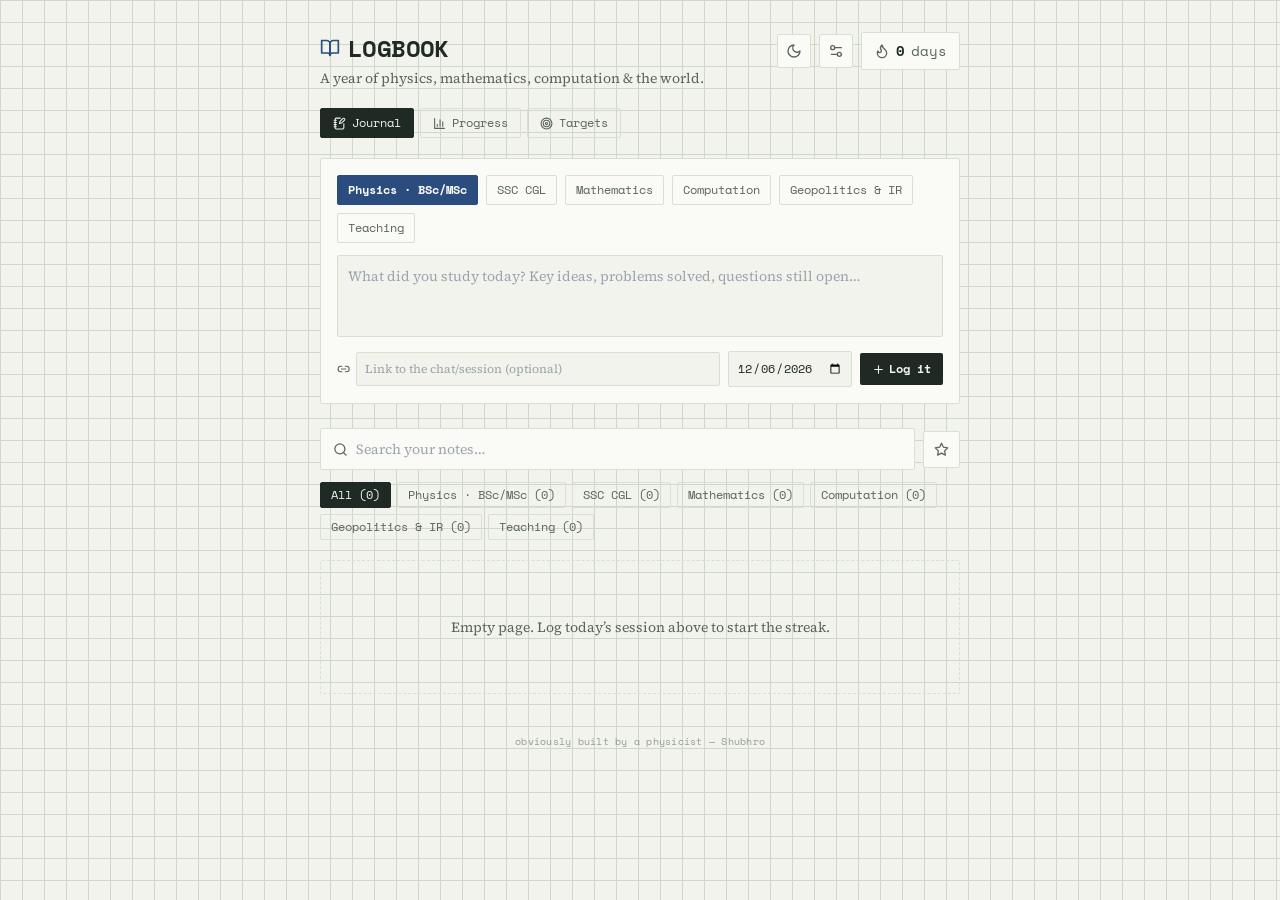
==== commit a13eb69e: "Add files via upload" ====
--- a/index-27.html
+++ b/index-27.html
@@ -18,7 +18,7 @@
         box.textContent = 'Something broke while loading the app:\n\n' + (e.error ? (e.error.stack || e.error.message) : e.message);
       });
     </script>
-    <script type="module" crossorigin>(function(){const t=document.createElement("link").relList;if(t&&t.supports&&t.supports("modulepreload"))return;for(const i of document.querySelectorAll('link[rel="modulepreload"]'))n(i);new MutationObserver(i=>{for(const o of i)if(o.type==="childList")for(const a of o.addedNodes)a.tagName==="LINK"&&a.rel==="modulepreload"&&n(a)}).observe(document,{childList:!0,subtree:!0});function r(i){const o={};return i.integrity&&(o.integrity=i.integrity),i.referrerPolicy&&(o.referrerPolicy=i.referrerPolicy),i.crossOrigin==="use-credentials"?o.credentials="include":i.crossOrigin==="anonymous"?o.credentials="omit":o.credentials="same-origin",o}function n(i){if(i.ep)return;i.ep=!0;const o=r(i);fetch(i.href,o)}})();var bl=typeof globalThis<"u"?globalThis:typeof window<"u"?window:typeof global<"u"?global:typeof self<"u"?self:{};function me(e){return e&&e.__esModule&&Object.prototype.hasOwnProperty.call(e,"default")?e.default:e}var s1={exports:{}},Ns={},c1={exports:{}},re={};/**
+    <script type="module" crossorigin>(function(){const t=document.createElement("link").relList;if(t&&t.supports&&t.supports("modulepreload"))return;for(const i of document.querySelectorAll('link[rel="modulepreload"]'))n(i);new MutationObserver(i=>{for(const o of i)if(o.type==="childList")for(const a of o.addedNodes)a.tagName==="LINK"&&a.rel==="modulepreload"&&n(a)}).observe(document,{childList:!0,subtree:!0});function r(i){const o={};return i.integrity&&(o.integrity=i.integrity),i.referrerPolicy&&(o.referrerPolicy=i.referrerPolicy),i.crossOrigin==="use-credentials"?o.credentials="include":i.crossOrigin==="anonymous"?o.credentials="omit":o.credentials="same-origin",o}function n(i){if(i.ep)return;i.ep=!0;const o=r(i);fetch(i.href,o)}})();var zl=typeof globalThis<"u"?globalThis:typeof window<"u"?window:typeof global<"u"?global:typeof self<"u"?self:{};function Oe(e){return e&&e.__esModule&&Object.prototype.hasOwnProperty.call(e,"default")?e.default:e}var Wb={exports:{}},ic={},Kb={exports:{}},ue={};/**
  * @license React
  * react.production.min.js
  *
@@ -26,7 +26,7 @@
  *
  * This source code is licensed under the MIT license found in the
  * LICENSE file in the root directory of this source tree.
- */var ol=Symbol.for("react.element"),qO=Symbol.for("react.portal"),XO=Symbol.for("react.fragment"),YO=Symbol.for("react.strict_mode"),JO=Symbol.for("react.profiler"),ZO=Symbol.for("react.provider"),eE=Symbol.for("react.context"),tE=Symbol.for("react.forward_ref"),rE=Symbol.for("react.suspense"),nE=Symbol.for("react.memo"),iE=Symbol.for("react.lazy"),sy=Symbol.iterator;function oE(e){return e===null||typeof e!="object"?null:(e=sy&&e[sy]||e["@@iterator"],typeof e=="function"?e:null)}var f1={isMounted:function(){return!1},enqueueForceUpdate:function(){},enqueueReplaceState:function(){},enqueueSetState:function(){}},d1=Object.assign,p1={};function so(e,t,r){this.props=e,this.context=t,this.refs=p1,this.updater=r||f1}so.prototype.isReactComponent={};so.prototype.setState=function(e,t){if(typeof e!="object"&&typeof e!="function"&&e!=null)throw Error("setState(...): takes an object of state variables to update or a function which returns an object of state variables.");this.updater.enqueueSetState(this,e,t,"setState")};so.prototype.forceUpdate=function(e){this.updater.enqueueForceUpdate(this,e,"forceUpdate")};function h1(){}h1.prototype=so.prototype;function ah(e,t,r){this.props=e,this.context=t,this.refs=p1,this.updater=r||f1}var lh=ah.prototype=new h1;lh.constructor=ah;d1(lh,so.prototype);lh.isPureReactComponent=!0;var cy=Array.isArray,v1=Object.prototype.hasOwnProperty,uh={current:null},y1={key:!0,ref:!0,__self:!0,__source:!0};function g1(e,t,r){var n,i={},o=null,a=null;if(t!=null)for(n in t.ref!==void 0&&(a=t.ref),t.key!==void 0&&(o=""+t.key),t)v1.call(t,n)&&!y1.hasOwnProperty(n)&&(i[n]=t[n]);var l=arguments.length-2;if(l===1)i.children=r;else if(1<l){for(var u=Array(l),s=0;s<l;s++)u[s]=arguments[s+2];i.children=u}if(e&&e.defaultProps)for(n in l=e.defaultProps,l)i[n]===void 0&&(i[n]=l[n]);return{$$typeof:ol,type:e,key:o,ref:a,props:i,_owner:uh.current}}function aE(e,t){return{$$typeof:ol,type:e.type,key:t,ref:e.ref,props:e.props,_owner:e._owner}}function sh(e){return typeof e=="object"&&e!==null&&e.$$typeof===ol}function lE(e){var t={"=":"=0",":":"=2"};return"$"+e.replace(/[=:]/g,function(r){return t[r]})}var fy=/\/+/g;function Uc(e,t){return typeof e=="object"&&e!==null&&e.key!=null?lE(""+e.key):t.toString(36)}function Zl(e,t,r,n,i){var o=typeof e;(o==="undefined"||o==="boolean")&&(e=null);var a=!1;if(e===null)a=!0;else switch(o){case"string":case"number":a=!0;break;case"object":switch(e.$$typeof){case ol:case qO:a=!0}}if(a)return a=e,i=i(a),e=n===""?"."+Uc(a,0):n,cy(i)?(r="",e!=null&&(r=e.replace(fy,"$&/")+"/"),Zl(i,t,r,"",function(s){return s})):i!=null&&(sh(i)&&(i=aE(i,r+(!i.key||a&&a.key===i.key?"":(""+i.key).replace(fy,"$&/")+"/")+e)),t.push(i)),1;if(a=0,n=n===""?".":n+":",cy(e))for(var l=0;l<e.length;l++){o=e[l];var u=n+Uc(o,l);a+=Zl(o,t,r,u,i)}else if(u=oE(e),typeof u=="function")for(e=u.call(e),l=0;!(o=e.next()).done;)o=o.value,u=n+Uc(o,l++),a+=Zl(o,t,r,u,i);else if(o==="object")throw t=String(e),Error("Objects are not valid as a React child (found: "+(t==="[object Object]"?"object with keys {"+Object.keys(e).join(", ")+"}":t)+"). If you meant to render a collection of children, use an array instead.");return a}function Al(e,t,r){if(e==null)return e;var n=[],i=0;return Zl(e,n,"","",function(o){return t.call(r,o,i++)}),n}function uE(e){if(e._status===-1){var t=e._result;t=t(),t.then(function(r){(e._status===0||e._status===-1)&&(e._status=1,e._result=r)},function(r){(e._status===0||e._status===-1)&&(e._status=2,e._result=r)}),e._status===-1&&(e._status=0,e._result=t)}if(e._status===1)return e._result.default;throw e._result}var ht={current:null},eu={transition:null},sE={ReactCurrentDispatcher:ht,ReactCurrentBatchConfig:eu,ReactCurrentOwner:uh};function m1(){throw Error("act(...) is not supported in production builds of React.")}re.Children={map:Al,forEach:function(e,t,r){Al(e,function(){t.apply(this,arguments)},r)},count:function(e){var t=0;return Al(e,function(){t++}),t},toArray:function(e){return Al(e,function(t){return t})||[]},only:function(e){if(!sh(e))throw Error("React.Children.only expected to receive a single React element child.");return e}};re.Component=so;re.Fragment=XO;re.Profiler=JO;re.PureComponent=ah;re.StrictMode=YO;re.Suspense=rE;re.__SECRET_INTERNALS_DO_NOT_USE_OR_YOU_WILL_BE_FIRED=sE;re.act=m1;re.cloneElement=function(e,t,r){if(e==null)throw Error("React.cloneElement(...): The argument must be a React element, but you passed "+e+".");var n=d1({},e.props),i=e.key,o=e.ref,a=e._owner;if(t!=null){if(t.ref!==void 0&&(o=t.ref,a=uh.current),t.key!==void 0&&(i=""+t.key),e.type&&e.type.defaultProps)var l=e.type.defaultProps;for(u in t)v1.call(t,u)&&!y1.hasOwnProperty(u)&&(n[u]=t[u]===void 0&&l!==void 0?l[u]:t[u])}var u=arguments.length-2;if(u===1)n.children=r;else if(1<u){l=Array(u);for(var s=0;s<u;s++)l[s]=arguments[s+2];n.children=l}return{$$typeof:ol,type:e.type,key:i,ref:o,props:n,_owner:a}};re.createContext=function(e){return e={$$typeof:eE,_currentValue:e,_currentValue2:e,_threadCount:0,Provider:null,Consumer:null,_defaultValue:null,_globalName:null},e.Provider={$$typeof:ZO,_context:e},e.Consumer=e};re.createElement=g1;re.createFactory=function(e){var t=g1.bind(null,e);return t.type=e,t};re.createRef=function(){return{current:null}};re.forwardRef=function(e){return{$$typeof:tE,render:e}};re.isValidElement=sh;re.lazy=function(e){return{$$typeof:iE,_payload:{_status:-1,_result:e},_init:uE}};re.memo=function(e,t){return{$$typeof:nE,type:e,compare:t===void 0?null:t}};re.startTransition=function(e){var t=eu.transition;eu.transition={};try{e()}finally{eu.transition=t}};re.unstable_act=m1;re.useCallback=function(e,t){return ht.current.useCallback(e,t)};re.useContext=function(e){return ht.current.useContext(e)};re.useDebugValue=function(){};re.useDeferredValue=function(e){return ht.current.useDeferredValue(e)};re.useEffect=function(e,t){return ht.current.useEffect(e,t)};re.useId=function(){return ht.current.useId()};re.useImperativeHandle=function(e,t,r){return ht.current.useImperativeHandle(e,t,r)};re.useInsertionEffect=function(e,t){return ht.current.useInsertionEffect(e,t)};re.useLayoutEffect=function(e,t){return ht.current.useLayoutEffect(e,t)};re.useMemo=function(e,t){return ht.current.useMemo(e,t)};re.useReducer=function(e,t,r){return ht.current.useReducer(e,t,r)};re.useRef=function(e){return ht.current.useRef(e)};re.useState=function(e){return ht.current.useState(e)};re.useSyncExternalStore=function(e,t,r){return ht.current.useSyncExternalStore(e,t,r)};re.useTransition=function(){return ht.current.useTransition()};re.version="18.3.1";c1.exports=re;var B=c1.exports;const P=me(B);/**
+ */var Sl=Symbol.for("react.element"),QE=Symbol.for("react.portal"),VE=Symbol.for("react.fragment"),GE=Symbol.for("react.strict_mode"),qE=Symbol.for("react.profiler"),XE=Symbol.for("react.provider"),YE=Symbol.for("react.context"),JE=Symbol.for("react.forward_ref"),ZE=Symbol.for("react.suspense"),eC=Symbol.for("react.memo"),tC=Symbol.for("react.lazy"),Ry=Symbol.iterator;function rC(e){return e===null||typeof e!="object"?null:(e=Ry&&e[Ry]||e["@@iterator"],typeof e=="function"?e:null)}var Hb={isMounted:function(){return!1},enqueueForceUpdate:function(){},enqueueReplaceState:function(){},enqueueSetState:function(){}},Qb=Object.assign,Vb={};function Eo(e,t,r){this.props=e,this.context=t,this.refs=Vb,this.updater=r||Hb}Eo.prototype.isReactComponent={};Eo.prototype.setState=function(e,t){if(typeof e!="object"&&typeof e!="function"&&e!=null)throw Error("setState(...): takes an object of state variables to update or a function which returns an object of state variables.");this.updater.enqueueSetState(this,e,t,"setState")};Eo.prototype.forceUpdate=function(e){this.updater.enqueueForceUpdate(this,e,"forceUpdate")};function Gb(){}Gb.prototype=Eo.prototype;function Ih(e,t,r){this.props=e,this.context=t,this.refs=Vb,this.updater=r||Hb}var Mh=Ih.prototype=new Gb;Mh.constructor=Ih;Qb(Mh,Eo.prototype);Mh.isPureReactComponent=!0;var zy=Array.isArray,qb=Object.prototype.hasOwnProperty,Nh={current:null},Xb={key:!0,ref:!0,__self:!0,__source:!0};function Yb(e,t,r){var n,i={},o=null,a=null;if(t!=null)for(n in t.ref!==void 0&&(a=t.ref),t.key!==void 0&&(o=""+t.key),t)qb.call(t,n)&&!Xb.hasOwnProperty(n)&&(i[n]=t[n]);var l=arguments.length-2;if(l===1)i.children=r;else if(1<l){for(var u=Array(l),s=0;s<l;s++)u[s]=arguments[s+2];i.children=u}if(e&&e.defaultProps)for(n in l=e.defaultProps,l)i[n]===void 0&&(i[n]=l[n]);return{$$typeof:Sl,type:e,key:o,ref:a,props:i,_owner:Nh.current}}function nC(e,t){return{$$typeof:Sl,type:e.type,key:t,ref:e.ref,props:e.props,_owner:e._owner}}function Dh(e){return typeof e=="object"&&e!==null&&e.$$typeof===Sl}function iC(e){var t={"=":"=0",":":"=2"};return"$"+e.replace(/[=:]/g,function(r){return t[r]})}var Fy=/\/+/g;function pf(e,t){return typeof e=="object"&&e!==null&&e.key!=null?iC(""+e.key):t.toString(36)}function Au(e,t,r,n,i){var o=typeof e;(o==="undefined"||o==="boolean")&&(e=null);var a=!1;if(e===null)a=!0;else switch(o){case"string":case"number":a=!0;break;case"object":switch(e.$$typeof){case Sl:case QE:a=!0}}if(a)return a=e,i=i(a),e=n===""?"."+pf(a,0):n,zy(i)?(r="",e!=null&&(r=e.replace(Fy,"$&/")+"/"),Au(i,t,r,"",function(s){return s})):i!=null&&(Dh(i)&&(i=nC(i,r+(!i.key||a&&a.key===i.key?"":(""+i.key).replace(Fy,"$&/")+"/")+e)),t.push(i)),1;if(a=0,n=n===""?".":n+":",zy(e))for(var l=0;l<e.length;l++){o=e[l];var u=n+pf(o,l);a+=Au(o,t,r,u,i)}else if(u=rC(e),typeof u=="function")for(e=u.call(e),l=0;!(o=e.next()).done;)o=o.value,u=n+pf(o,l++),a+=Au(o,t,r,u,i);else if(o==="object")throw t=String(e),Error("Objects are not valid as a React child (found: "+(t==="[object Object]"?"object with keys {"+Object.keys(e).join(", ")+"}":t)+"). If you meant to render a collection of children, use an array instead.");return a}function Fl(e,t,r){if(e==null)return e;var n=[],i=0;return Au(e,n,"","",function(o){return t.call(r,o,i++)}),n}function oC(e){if(e._status===-1){var t=e._result;t=t(),t.then(function(r){(e._status===0||e._status===-1)&&(e._status=1,e._result=r)},function(r){(e._status===0||e._status===-1)&&(e._status=2,e._result=r)}),e._status===-1&&(e._status=0,e._result=t)}if(e._status===1)return e._result.default;throw e._result}var Pt={current:null},Su={transition:null},aC={ReactCurrentDispatcher:Pt,ReactCurrentBatchConfig:Su,ReactCurrentOwner:Nh};function Jb(){throw Error("act(...) is not supported in production builds of React.")}ue.Children={map:Fl,forEach:function(e,t,r){Fl(e,function(){t.apply(this,arguments)},r)},count:function(e){var t=0;return Fl(e,function(){t++}),t},toArray:function(e){return Fl(e,function(t){return t})||[]},only:function(e){if(!Dh(e))throw Error("React.Children.only expected to receive a single React element child.");return e}};ue.Component=Eo;ue.Fragment=VE;ue.Profiler=qE;ue.PureComponent=Ih;ue.StrictMode=GE;ue.Suspense=ZE;ue.__SECRET_INTERNALS_DO_NOT_USE_OR_YOU_WILL_BE_FIRED=aC;ue.act=Jb;ue.cloneElement=function(e,t,r){if(e==null)throw Error("React.cloneElement(...): The argument must be a React element, but you passed "+e+".");var n=Qb({},e.props),i=e.key,o=e.ref,a=e._owner;if(t!=null){if(t.ref!==void 0&&(o=t.ref,a=Nh.current),t.key!==void 0&&(i=""+t.key),e.type&&e.type.defaultProps)var l=e.type.defaultProps;for(u in t)qb.call(t,u)&&!Xb.hasOwnProperty(u)&&(n[u]=t[u]===void 0&&l!==void 0?l[u]:t[u])}var u=arguments.length-2;if(u===1)n.children=r;else if(1<u){l=Array(u);for(var s=0;s<u;s++)l[s]=arguments[s+2];n.children=l}return{$$typeof:Sl,type:e.type,key:i,ref:o,props:n,_owner:a}};ue.createContext=function(e){return e={$$typeof:YE,_currentValue:e,_currentValue2:e,_threadCount:0,Provider:null,Consumer:null,_defaultValue:null,_globalName:null},e.Provider={$$typeof:XE,_context:e},e.Consumer=e};ue.createElement=Yb;ue.createFactory=function(e){var t=Yb.bind(null,e);return t.type=e,t};ue.createRef=function(){return{current:null}};ue.forwardRef=function(e){return{$$typeof:JE,render:e}};ue.isValidElement=Dh;ue.lazy=function(e){return{$$typeof:tC,_payload:{_status:-1,_result:e},_init:oC}};ue.memo=function(e,t){return{$$typeof:eC,type:e,compare:t===void 0?null:t}};ue.startTransition=function(e){var t=Su.transition;Su.transition={};try{e()}finally{Su.transition=t}};ue.unstable_act=Jb;ue.useCallback=function(e,t){return Pt.current.useCallback(e,t)};ue.useContext=function(e){return Pt.current.useContext(e)};ue.useDebugValue=function(){};ue.useDeferredValue=function(e){return Pt.current.useDeferredValue(e)};ue.useEffect=function(e,t){return Pt.current.useEffect(e,t)};ue.useId=function(){return Pt.current.useId()};ue.useImperativeHandle=function(e,t,r){return Pt.current.useImperativeHandle(e,t,r)};ue.useInsertionEffect=function(e,t){return Pt.current.useInsertionEffect(e,t)};ue.useLayoutEffect=function(e,t){return Pt.current.useLayoutEffect(e,t)};ue.useMemo=function(e,t){return Pt.current.useMemo(e,t)};ue.useReducer=function(e,t,r){return Pt.current.useReducer(e,t,r)};ue.useRef=function(e){return Pt.current.useRef(e)};ue.useState=function(e){return Pt.current.useState(e)};ue.useSyncExternalStore=function(e,t,r){return Pt.current.useSyncExternalStore(e,t,r)};ue.useTransition=function(){return Pt.current.useTransition()};ue.version="18.3.1";Kb.exports=ue;var M=Kb.exports;const _=Oe(M);/**
  * @license React
  * react-jsx-runtime.production.min.js
  *
@@ -34,7 +34,7 @@
  *
  * This source code is licensed under the MIT license found in the
  * LICENSE file in the root directory of this source tree.
- */var cE=B,fE=Symbol.for("react.element"),dE=Symbol.for("react.fragment"),pE=Object.prototype.hasOwnProperty,hE=cE.__SECRET_INTERNALS_DO_NOT_USE_OR_YOU_WILL_BE_FIRED.ReactCurrentOwner,vE={key:!0,ref:!0,__self:!0,__source:!0};function b1(e,t,r){var n,i={},o=null,a=null;r!==void 0&&(o=""+r),t.key!==void 0&&(o=""+t.key),t.ref!==void 0&&(a=t.ref);for(n in t)pE.call(t,n)&&!vE.hasOwnProperty(n)&&(i[n]=t[n]);if(e&&e.defaultProps)for(n in t=e.defaultProps,t)i[n]===void 0&&(i[n]=t[n]);return{$$typeof:fE,type:e,key:o,ref:a,props:i,_owner:hE.current}}Ns.Fragment=dE;Ns.jsx=b1;Ns.jsxs=b1;s1.exports=Ns;var k=s1.exports,Hf={},A1={exports:{}},kt={},w1={exports:{}},x1={};/**
+ */var lC=M,uC=Symbol.for("react.element"),sC=Symbol.for("react.fragment"),cC=Object.prototype.hasOwnProperty,fC=lC.__SECRET_INTERNALS_DO_NOT_USE_OR_YOU_WILL_BE_FIRED.ReactCurrentOwner,dC={key:!0,ref:!0,__self:!0,__source:!0};function Zb(e,t,r){var n,i={},o=null,a=null;r!==void 0&&(o=""+r),t.key!==void 0&&(o=""+t.key),t.ref!==void 0&&(a=t.ref);for(n in t)cC.call(t,n)&&!dC.hasOwnProperty(n)&&(i[n]=t[n]);if(e&&e.defaultProps)for(n in t=e.defaultProps,t)i[n]===void 0&&(i[n]=t[n]);return{$$typeof:uC,type:e,key:o,ref:a,props:i,_owner:fC.current}}ic.Fragment=sC;ic.jsx=Zb;ic.jsxs=Zb;Wb.exports=ic;var C=Wb.exports,gd={},ex={exports:{}},Wt={},tx={exports:{}},rx={};/**
  * @license React
  * scheduler.production.min.js
  *
@@ -42,7 +42,7 @@
  *
  * This source code is licensed under the MIT license found in the
  * LICENSE file in the root directory of this source tree.
- */(function(e){function t(T,D){var R=T.length;T.push(D);e:for(;0<R;){var G=R-1>>>1,H=T[G];if(0<i(H,D))T[G]=D,T[R]=H,R=G;else break e}}function r(T){return T.length===0?null:T[0]}function n(T){if(T.length===0)return null;var D=T[0],R=T.pop();if(R!==D){T[0]=R;e:for(var G=0,H=T.length,Z=H>>>1;G<Z;){var ne=2*(G+1)-1,ve=T[ne],Ce=ne+1,I=T[Ce];if(0>i(ve,R))Ce<H&&0>i(I,ve)?(T[G]=I,T[Ce]=R,G=Ce):(T[G]=ve,T[ne]=R,G=ne);else if(Ce<H&&0>i(I,R))T[G]=I,T[Ce]=R,G=Ce;else break e}}return D}function i(T,D){var R=T.sortIndex-D.sortIndex;return R!==0?R:T.id-D.id}if(typeof performance=="object"&&typeof performance.now=="function"){var o=performance;e.unstable_now=function(){return o.now()}}else{var a=Date,l=a.now();e.unstable_now=function(){return a.now()-l}}var u=[],s=[],f=1,c=null,d=3,p=!1,m=!1,g=!1,A=typeof setTimeout=="function"?setTimeout:null,v=typeof clearTimeout=="function"?clearTimeout:null,h=typeof setImmediate<"u"?setImmediate:null;typeof navigator<"u"&&navigator.scheduling!==void 0&&navigator.scheduling.isInputPending!==void 0&&navigator.scheduling.isInputPending.bind(navigator.scheduling);function y(T){for(var D=r(s);D!==null;){if(D.callback===null)n(s);else if(D.startTime<=T)n(s),D.sortIndex=D.expirationTime,t(u,D);else break;D=r(s)}}function x(T){if(g=!1,y(T),!m)if(r(u)!==null)m=!0,z(b);else{var D=r(s);D!==null&&U(x,D.startTime-T)}}function b(T,D){m=!1,g&&(g=!1,v(O),O=-1),p=!0;var R=d;try{for(y(D),c=r(u);c!==null&&(!(c.expirationTime>D)||T&&!$());){var G=c.callback;if(typeof G=="function"){c.callback=null,d=c.priorityLevel;var H=G(c.expirationTime<=D);D=e.unstable_now(),typeof H=="function"?c.callback=H:c===r(u)&&n(u),y(D)}else n(u);c=r(u)}if(c!==null)var Z=!0;else{var ne=r(s);ne!==null&&U(x,ne.startTime-D),Z=!1}return Z}finally{c=null,d=R,p=!1}}var w=!1,S=null,O=-1,E=5,C=-1;function $(){return!(e.unstable_now()-C<E)}function _(){if(S!==null){var T=e.unstable_now();C=T;var D=!0;try{D=S(!0,T)}finally{D?L():(w=!1,S=null)}}else w=!1}var L;if(typeof h=="function")L=function(){h(_)};else if(typeof MessageChannel<"u"){var N=new MessageChannel,M=N.port2;N.port1.onmessage=_,L=function(){M.postMessage(null)}}else L=function(){A(_,0)};function z(T){S=T,w||(w=!0,L())}function U(T,D){O=A(function(){T(e.unstable_now())},D)}e.unstable_IdlePriority=5,e.unstable_ImmediatePriority=1,e.unstable_LowPriority=4,e.unstable_NormalPriority=3,e.unstable_Profiling=null,e.unstable_UserBlockingPriority=2,e.unstable_cancelCallback=function(T){T.callback=null},e.unstable_continueExecution=function(){m||p||(m=!0,z(b))},e.unstable_forceFrameRate=function(T){0>T||125<T?console.error("forceFrameRate takes a positive int between 0 and 125, forcing frame rates higher than 125 fps is not supported"):E=0<T?Math.floor(1e3/T):5},e.unstable_getCurrentPriorityLevel=function(){return d},e.unstable_getFirstCallbackNode=function(){return r(u)},e.unstable_next=function(T){switch(d){case 1:case 2:case 3:var D=3;break;default:D=d}var R=d;d=D;try{return T()}finally{d=R}},e.unstable_pauseExecution=function(){},e.unstable_requestPaint=function(){},e.unstable_runWithPriority=function(T,D){switch(T){case 1:case 2:case 3:case 4:case 5:break;default:T=3}var R=d;d=T;try{return D()}finally{d=R}},e.unstable_scheduleCallback=function(T,D,R){var G=e.unstable_now();switch(typeof R=="object"&&R!==null?(R=R.delay,R=typeof R=="number"&&0<R?G+R:G):R=G,T){case 1:var H=-1;break;case 2:H=250;break;case 5:H=1073741823;break;case 4:H=1e4;break;default:H=5e3}return H=R+H,T={id:f++,callback:D,priorityLevel:T,startTime:R,expirationTime:H,sortIndex:-1},R>G?(T.sortIndex=R,t(s,T),r(u)===null&&T===r(s)&&(g?(v(O),O=-1):g=!0,U(x,R-G))):(T.sortIndex=H,t(u,T),m||p||(m=!0,z(b))),T},e.unstable_shouldYield=$,e.unstable_wrapCallback=function(T){var D=d;return function(){var R=d;d=D;try{return T.apply(this,arguments)}finally{d=R}}}})(x1);w1.exports=x1;var yE=w1.exports;/**
+ */(function(e){function t(I,R){var z=I.length;I.push(R);e:for(;0<z;){var G=z-1>>>1,H=I[G];if(0<i(H,R))I[G]=R,I[z]=H,z=G;else break e}}function r(I){return I.length===0?null:I[0]}function n(I){if(I.length===0)return null;var R=I[0],z=I.pop();if(z!==R){I[0]=z;e:for(var G=0,H=I.length,ee=H>>>1;G<ee;){var ce=2*(G+1)-1,Ee=I[ce],fe=ce+1,He=I[fe];if(0>i(Ee,z))fe<H&&0>i(He,Ee)?(I[G]=He,I[fe]=z,G=fe):(I[G]=Ee,I[ce]=z,G=ce);else if(fe<H&&0>i(He,z))I[G]=He,I[fe]=z,G=fe;else break e}}return R}function i(I,R){var z=I.sortIndex-R.sortIndex;return z!==0?z:I.id-R.id}if(typeof performance=="object"&&typeof performance.now=="function"){var o=performance;e.unstable_now=function(){return o.now()}}else{var a=Date,l=a.now();e.unstable_now=function(){return a.now()-l}}var u=[],s=[],f=1,c=null,d=3,p=!1,m=!1,g=!1,x=typeof setTimeout=="function"?setTimeout:null,v=typeof clearTimeout=="function"?clearTimeout:null,h=typeof setImmediate<"u"?setImmediate:null;typeof navigator<"u"&&navigator.scheduling!==void 0&&navigator.scheduling.isInputPending!==void 0&&navigator.scheduling.isInputPending.bind(navigator.scheduling);function y(I){for(var R=r(s);R!==null;){if(R.callback===null)n(s);else if(R.startTime<=I)n(s),R.sortIndex=R.expirationTime,t(u,R);else break;R=r(s)}}function A(I){if(g=!1,y(I),!m)if(r(u)!==null)m=!0,B(b);else{var R=r(s);R!==null&&W(A,R.startTime-I)}}function b(I,R){m=!1,g&&(g=!1,v(E),E=-1),p=!0;var z=d;try{for(y(R),c=r(u);c!==null&&(!(c.expirationTime>R)||I&&!T());){var G=c.callback;if(typeof G=="function"){c.callback=null,d=c.priorityLevel;var H=G(c.expirationTime<=R);R=e.unstable_now(),typeof H=="function"?c.callback=H:c===r(u)&&n(u),y(R)}else n(u);c=r(u)}if(c!==null)var ee=!0;else{var ce=r(s);ce!==null&&W(A,ce.startTime-R),ee=!1}return ee}finally{c=null,d=z,p=!1}}var w=!1,S=null,E=-1,P=5,$=-1;function T(){return!(e.unstable_now()-$<P)}function k(){if(S!==null){var I=e.unstable_now();$=I;var R=!0;try{R=S(!0,I)}finally{R?F():(w=!1,S=null)}}else w=!1}var F;if(typeof h=="function")F=function(){h(k)};else if(typeof MessageChannel<"u"){var D=new MessageChannel,L=D.port2;D.port1.onmessage=k,F=function(){L.postMessage(null)}}else F=function(){x(k,0)};function B(I){S=I,w||(w=!0,F())}function W(I,R){E=x(function(){I(e.unstable_now())},R)}e.unstable_IdlePriority=5,e.unstable_ImmediatePriority=1,e.unstable_LowPriority=4,e.unstable_NormalPriority=3,e.unstable_Profiling=null,e.unstable_UserBlockingPriority=2,e.unstable_cancelCallback=function(I){I.callback=null},e.unstable_continueExecution=function(){m||p||(m=!0,B(b))},e.unstable_forceFrameRate=function(I){0>I||125<I?console.error("forceFrameRate takes a positive int between 0 and 125, forcing frame rates higher than 125 fps is not supported"):P=0<I?Math.floor(1e3/I):5},e.unstable_getCurrentPriorityLevel=function(){return d},e.unstable_getFirstCallbackNode=function(){return r(u)},e.unstable_next=function(I){switch(d){case 1:case 2:case 3:var R=3;break;default:R=d}var z=d;d=R;try{return I()}finally{d=z}},e.unstable_pauseExecution=function(){},e.unstable_requestPaint=function(){},e.unstable_runWithPriority=function(I,R){switch(I){case 1:case 2:case 3:case 4:case 5:break;default:I=3}var z=d;d=I;try{return R()}finally{d=z}},e.unstable_scheduleCallback=function(I,R,z){var G=e.unstable_now();switch(typeof z=="object"&&z!==null?(z=z.delay,z=typeof z=="number"&&0<z?G+z:G):z=G,I){case 1:var H=-1;break;case 2:H=250;break;case 5:H=1073741823;break;case 4:H=1e4;break;default:H=5e3}return H=z+H,I={id:f++,callback:R,priorityLevel:I,startTime:z,expirationTime:H,sortIndex:-1},z>G?(I.sortIndex=z,t(s,I),r(u)===null&&I===r(s)&&(g?(v(E),E=-1):g=!0,W(A,z-G))):(I.sortIndex=H,t(u,I),m||p||(m=!0,B(b))),I},e.unstable_shouldYield=T,e.unstable_wrapCallback=function(I){var R=d;return function(){var z=d;d=R;try{return I.apply(this,arguments)}finally{d=z}}}})(rx);tx.exports=rx;var pC=tx.exports;/**
  * @license React
  * react-dom.production.min.js
  *
@@ -50,94 +50,154 @@
  *
  * This source code is licensed under the MIT license found in the
  * LICENSE file in the root directory of this source tree.
- */var gE=B,$t=yE;function K(e){for(var t="https://reactjs.org/docs/error-decoder.html?invariant="+e,r=1;r<arguments.length;r++)t+="&args[]="+encodeURIComponent(arguments[r]);return"Minified React error #"+e+"; visit "+t+" for the full message or use the non-minified dev environment for full errors and additional helpful warnings."}var S1=new Set,la={};function Zn(e,t){Ni(e,t),Ni(e+"Capture",t)}function Ni(e,t){for(la[e]=t,e=0;e<t.length;e++)S1.add(t[e])}var kr=!(typeof window>"u"||typeof window.document>"u"||typeof window.document.createElement>"u"),Qf=Object.prototype.hasOwnProperty,mE=/^[:A-Z_a-z\u00C0-\u00D6\u00D8-\u00F6\u00F8-\u02FF\u0370-\u037D\u037F-\u1FFF\u200C-\u200D\u2070-\u218F\u2C00-\u2FEF\u3001-\uD7FF\uF900-\uFDCF\uFDF0-\uFFFD][:A-Z_a-z\u00C0-\u00D6\u00D8-\u00F6\u00F8-\u02FF\u0370-\u037D\u037F-\u1FFF\u200C-\u200D\u2070-\u218F\u2C00-\u2FEF\u3001-\uD7FF\uF900-\uFDCF\uFDF0-\uFFFD\-.0-9\u00B7\u0300-\u036F\u203F-\u2040]*$/,dy={},py={};function bE(e){return Qf.call(py,e)?!0:Qf.call(dy,e)?!1:mE.test(e)?py[e]=!0:(dy[e]=!0,!1)}function AE(e,t,r,n){if(r!==null&&r.type===0)return!1;switch(typeof t){case"function":case"symbol":return!0;case"boolean":return n?!1:r!==null?!r.acceptsBooleans:(e=e.toLowerCase().slice(0,5),e!=="data-"&&e!=="aria-");default:return!1}}function wE(e,t,r,n){if(t===null||typeof t>"u"||AE(e,t,r,n))return!0;if(n)return!1;if(r!==null)switch(r.type){case 3:return!t;case 4:return t===!1;case 5:return isNaN(t);case 6:return isNaN(t)||1>t}return!1}function vt(e,t,r,n,i,o,a){this.acceptsBooleans=t===2||t===3||t===4,this.attributeName=n,this.attributeNamespace=i,this.mustUseProperty=r,this.propertyName=e,this.type=t,this.sanitizeURL=o,this.removeEmptyString=a}var nt={};"children dangerouslySetInnerHTML defaultValue defaultChecked innerHTML suppressContentEditableWarning suppressHydrationWarning style".split(" ").forEach(function(e){nt[e]=new vt(e,0,!1,e,null,!1,!1)});[["acceptCharset","accept-charset"],["className","class"],["htmlFor","for"],["httpEquiv","http-equiv"]].forEach(function(e){var t=e[0];nt[t]=new vt(t,1,!1,e[1],null,!1,!1)});["contentEditable","draggable","spellCheck","value"].forEach(function(e){nt[e]=new vt(e,2,!1,e.toLowerCase(),null,!1,!1)});["autoReverse","externalResourcesRequired","focusable","preserveAlpha"].forEach(function(e){nt[e]=new vt(e,2,!1,e,null,!1,!1)});"allowFullScreen async autoFocus autoPlay controls default defer disabled disablePictureInPicture disableRemotePlayback formNoValidate hidden loop noModule noValidate open playsInline readOnly required reversed scoped seamless itemScope".split(" ").forEach(function(e){nt[e]=new vt(e,3,!1,e.toLowerCase(),null,!1,!1)});["checked","multiple","muted","selected"].forEach(function(e){nt[e]=new vt(e,3,!0,e,null,!1,!1)});["capture","download"].forEach(function(e){nt[e]=new vt(e,4,!1,e,null,!1,!1)});["cols","rows","size","span"].forEach(function(e){nt[e]=new vt(e,6,!1,e,null,!1,!1)});["rowSpan","start"].forEach(function(e){nt[e]=new vt(e,5,!1,e.toLowerCase(),null,!1,!1)});var ch=/[\-:]([a-z])/g;function fh(e){return e[1].toUpperCase()}"accent-height alignment-baseline arabic-form baseline-shift cap-height clip-path clip-rule color-interpolation color-interpolation-filters color-profile color-rendering dominant-baseline enable-background fill-opacity fill-rule flood-color flood-opacity font-family font-size font-size-adjust font-stretch font-style font-variant font-weight glyph-name glyph-orientation-horizontal glyph-orientation-vertical horiz-adv-x horiz-origin-x image-rendering letter-spacing lighting-color marker-end marker-mid marker-start overline-position overline-thickness paint-order panose-1 pointer-events rendering-intent shape-rendering stop-color stop-opacity strikethrough-position strikethrough-thickness stroke-dasharray stroke-dashoffset stroke-linecap stroke-linejoin stroke-miterlimit stroke-opacity stroke-width text-anchor text-decoration text-rendering underline-position underline-thickness unicode-bidi unicode-range units-per-em v-alphabetic v-hanging v-ideographic v-mathematical vector-effect vert-adv-y vert-origin-x vert-origin-y word-spacing writing-mode xmlns:xlink x-height".split(" ").forEach(function(e){var t=e.replace(ch,fh);nt[t]=new vt(t,1,!1,e,null,!1,!1)});"xlink:actuate xlink:arcrole xlink:role xlink:show xlink:title xlink:type".split(" ").forEach(function(e){var t=e.replace(ch,fh);nt[t]=new vt(t,1,!1,e,"http://www.w3.org/1999/xlink",!1,!1)});["xml:base","xml:lang","xml:space"].forEach(function(e){var t=e.replace(ch,fh);nt[t]=new vt(t,1,!1,e,"http://www.w3.org/XML/1998/namespace",!1,!1)});["tabIndex","crossOrigin"].forEach(function(e){nt[e]=new vt(e,1,!1,e.toLowerCase(),null,!1,!1)});nt.xlinkHref=new vt("xlinkHref",1,!1,"xlink:href","http://www.w3.org/1999/xlink",!0,!1);["src","href","action","formAction"].forEach(function(e){nt[e]=new vt(e,1,!1,e.toLowerCase(),null,!0,!0)});function dh(e,t,r,n){var i=nt.hasOwnProperty(t)?nt[t]:null;(i!==null?i.type!==0:n||!(2<t.length)||t[0]!=="o"&&t[0]!=="O"||t[1]!=="n"&&t[1]!=="N")&&(wE(t,r,i,n)&&(r=null),n||i===null?bE(t)&&(r===null?e.removeAttribute(t):e.setAttribute(t,""+r)):i.mustUseProperty?e[i.propertyName]=r===null?i.type===3?!1:"":r:(t=i.attributeName,n=i.attributeNamespace,r===null?e.removeAttribute(t):(i=i.type,r=i===3||i===4&&r===!0?"":""+r,n?e.setAttributeNS(n,t,r):e.setAttribute(t,r))))}var Lr=gE.__SECRET_INTERNALS_DO_NOT_USE_OR_YOU_WILL_BE_FIRED,wl=Symbol.for("react.element"),fi=Symbol.for("react.portal"),di=Symbol.for("react.fragment"),ph=Symbol.for("react.strict_mode"),Vf=Symbol.for("react.profiler"),O1=Symbol.for("react.provider"),E1=Symbol.for("react.context"),hh=Symbol.for("react.forward_ref"),Gf=Symbol.for("react.suspense"),qf=Symbol.for("react.suspense_list"),vh=Symbol.for("react.memo"),Hr=Symbol.for("react.lazy"),P1=Symbol.for("react.offscreen"),hy=Symbol.iterator;function Eo(e){return e===null||typeof e!="object"?null:(e=hy&&e[hy]||e["@@iterator"],typeof e=="function"?e:null)}var ke=Object.assign,Wc;function Wo(e){if(Wc===void 0)try{throw Error()}catch(r){var t=r.stack.trim().match(/\n( *(at )?)/);Wc=t&&t[1]||""}return`
-`+Wc+e}var Kc=!1;function Hc(e,t){if(!e||Kc)return"";Kc=!0;var r=Error.prepareStackTrace;Error.prepareStackTrace=void 0;try{if(t)if(t=function(){throw Error()},Object.defineProperty(t.prototype,"props",{set:function(){throw Error()}}),typeof Reflect=="object"&&Reflect.construct){try{Reflect.construct(t,[])}catch(s){var n=s}Reflect.construct(e,[],t)}else{try{t.call()}catch(s){n=s}e.call(t.prototype)}else{try{throw Error()}catch(s){n=s}e()}}catch(s){if(s&&n&&typeof s.stack=="string"){for(var i=s.stack.split(`
+ */var hC=M,Ut=pC;function K(e){for(var t="https://reactjs.org/docs/error-decoder.html?invariant="+e,r=1;r<arguments.length;r++)t+="&args[]="+encodeURIComponent(arguments[r]);return"Minified React error #"+e+"; visit "+t+" for the full message or use the non-minified dev environment for full errors and additional helpful warnings."}var nx=new Set,Ea={};function pi(e,t){Xi(e,t),Xi(e+"Capture",t)}function Xi(e,t){for(Ea[e]=t,e=0;e<t.length;e++)nx.add(t[e])}var Gr=!(typeof window>"u"||typeof window.document>"u"||typeof window.document.createElement>"u"),bd=Object.prototype.hasOwnProperty,vC=/^[:A-Z_a-z\u00C0-\u00D6\u00D8-\u00F6\u00F8-\u02FF\u0370-\u037D\u037F-\u1FFF\u200C-\u200D\u2070-\u218F\u2C00-\u2FEF\u3001-\uD7FF\uF900-\uFDCF\uFDF0-\uFFFD][:A-Z_a-z\u00C0-\u00D6\u00D8-\u00F6\u00F8-\u02FF\u0370-\u037D\u037F-\u1FFF\u200C-\u200D\u2070-\u218F\u2C00-\u2FEF\u3001-\uD7FF\uF900-\uFDCF\uFDF0-\uFFFD\-.0-9\u00B7\u0300-\u036F\u203F-\u2040]*$/,Uy={},Wy={};function yC(e){return bd.call(Wy,e)?!0:bd.call(Uy,e)?!1:vC.test(e)?Wy[e]=!0:(Uy[e]=!0,!1)}function mC(e,t,r,n){if(r!==null&&r.type===0)return!1;switch(typeof t){case"function":case"symbol":return!0;case"boolean":return n?!1:r!==null?!r.acceptsBooleans:(e=e.toLowerCase().slice(0,5),e!=="data-"&&e!=="aria-");default:return!1}}function gC(e,t,r,n){if(t===null||typeof t>"u"||mC(e,t,r,n))return!0;if(n)return!1;if(r!==null)switch(r.type){case 3:return!t;case 4:return t===!1;case 5:return isNaN(t);case 6:return isNaN(t)||1>t}return!1}function _t(e,t,r,n,i,o,a){this.acceptsBooleans=t===2||t===3||t===4,this.attributeName=n,this.attributeNamespace=i,this.mustUseProperty=r,this.propertyName=e,this.type=t,this.sanitizeURL=o,this.removeEmptyString=a}var dt={};"children dangerouslySetInnerHTML defaultValue defaultChecked innerHTML suppressContentEditableWarning suppressHydrationWarning style".split(" ").forEach(function(e){dt[e]=new _t(e,0,!1,e,null,!1,!1)});[["acceptCharset","accept-charset"],["className","class"],["htmlFor","for"],["httpEquiv","http-equiv"]].forEach(function(e){var t=e[0];dt[t]=new _t(t,1,!1,e[1],null,!1,!1)});["contentEditable","draggable","spellCheck","value"].forEach(function(e){dt[e]=new _t(e,2,!1,e.toLowerCase(),null,!1,!1)});["autoReverse","externalResourcesRequired","focusable","preserveAlpha"].forEach(function(e){dt[e]=new _t(e,2,!1,e,null,!1,!1)});"allowFullScreen async autoFocus autoPlay controls default defer disabled disablePictureInPicture disableRemotePlayback formNoValidate hidden loop noModule noValidate open playsInline readOnly required reversed scoped seamless itemScope".split(" ").forEach(function(e){dt[e]=new _t(e,3,!1,e.toLowerCase(),null,!1,!1)});["checked","multiple","muted","selected"].forEach(function(e){dt[e]=new _t(e,3,!0,e,null,!1,!1)});["capture","download"].forEach(function(e){dt[e]=new _t(e,4,!1,e,null,!1,!1)});["cols","rows","size","span"].forEach(function(e){dt[e]=new _t(e,6,!1,e,null,!1,!1)});["rowSpan","start"].forEach(function(e){dt[e]=new _t(e,5,!1,e.toLowerCase(),null,!1,!1)});var Bh=/[\-:]([a-z])/g;function Lh(e){return e[1].toUpperCase()}"accent-height alignment-baseline arabic-form baseline-shift cap-height clip-path clip-rule color-interpolation color-interpolation-filters color-profile color-rendering dominant-baseline enable-background fill-opacity fill-rule flood-color flood-opacity font-family font-size font-size-adjust font-stretch font-style font-variant font-weight glyph-name glyph-orientation-horizontal glyph-orientation-vertical horiz-adv-x horiz-origin-x image-rendering letter-spacing lighting-color marker-end marker-mid marker-start overline-position overline-thickness paint-order panose-1 pointer-events rendering-intent shape-rendering stop-color stop-opacity strikethrough-position strikethrough-thickness stroke-dasharray stroke-dashoffset stroke-linecap stroke-linejoin stroke-miterlimit stroke-opacity stroke-width text-anchor text-decoration text-rendering underline-position underline-thickness unicode-bidi unicode-range units-per-em v-alphabetic v-hanging v-ideographic v-mathematical vector-effect vert-adv-y vert-origin-x vert-origin-y word-spacing writing-mode xmlns:xlink x-height".split(" ").forEach(function(e){var t=e.replace(Bh,Lh);dt[t]=new _t(t,1,!1,e,null,!1,!1)});"xlink:actuate xlink:arcrole xlink:role xlink:show xlink:title xlink:type".split(" ").forEach(function(e){var t=e.replace(Bh,Lh);dt[t]=new _t(t,1,!1,e,"http://www.w3.org/1999/xlink",!1,!1)});["xml:base","xml:lang","xml:space"].forEach(function(e){var t=e.replace(Bh,Lh);dt[t]=new _t(t,1,!1,e,"http://www.w3.org/XML/1998/namespace",!1,!1)});["tabIndex","crossOrigin"].forEach(function(e){dt[e]=new _t(e,1,!1,e.toLowerCase(),null,!1,!1)});dt.xlinkHref=new _t("xlinkHref",1,!1,"xlink:href","http://www.w3.org/1999/xlink",!0,!1);["src","href","action","formAction"].forEach(function(e){dt[e]=new _t(e,1,!1,e.toLowerCase(),null,!0,!0)});function Rh(e,t,r,n){var i=dt.hasOwnProperty(t)?dt[t]:null;(i!==null?i.type!==0:n||!(2<t.length)||t[0]!=="o"&&t[0]!=="O"||t[1]!=="n"&&t[1]!=="N")&&(gC(t,r,i,n)&&(r=null),n||i===null?yC(t)&&(r===null?e.removeAttribute(t):e.setAttribute(t,""+r)):i.mustUseProperty?e[i.propertyName]=r===null?i.type===3?!1:"":r:(t=i.attributeName,n=i.attributeNamespace,r===null?e.removeAttribute(t):(i=i.type,r=i===3||i===4&&r===!0?"":""+r,n?e.setAttributeNS(n,t,r):e.setAttribute(t,r))))}var tn=hC.__SECRET_INTERNALS_DO_NOT_USE_OR_YOU_WILL_BE_FIRED,Ul=Symbol.for("react.element"),Ci=Symbol.for("react.portal"),Pi=Symbol.for("react.fragment"),zh=Symbol.for("react.strict_mode"),xd=Symbol.for("react.profiler"),ix=Symbol.for("react.provider"),ox=Symbol.for("react.context"),Fh=Symbol.for("react.forward_ref"),wd=Symbol.for("react.suspense"),Ad=Symbol.for("react.suspense_list"),Uh=Symbol.for("react.memo"),un=Symbol.for("react.lazy"),ax=Symbol.for("react.offscreen"),Ky=Symbol.iterator;function Wo(e){return e===null||typeof e!="object"?null:(e=Ky&&e[Ky]||e["@@iterator"],typeof e=="function"?e:null)}var Le=Object.assign,hf;function la(e){if(hf===void 0)try{throw Error()}catch(r){var t=r.stack.trim().match(/\n( *(at )?)/);hf=t&&t[1]||""}return`
+`+hf+e}var vf=!1;function yf(e,t){if(!e||vf)return"";vf=!0;var r=Error.prepareStackTrace;Error.prepareStackTrace=void 0;try{if(t)if(t=function(){throw Error()},Object.defineProperty(t.prototype,"props",{set:function(){throw Error()}}),typeof Reflect=="object"&&Reflect.construct){try{Reflect.construct(t,[])}catch(s){var n=s}Reflect.construct(e,[],t)}else{try{t.call()}catch(s){n=s}e.call(t.prototype)}else{try{throw Error()}catch(s){n=s}e()}}catch(s){if(s&&n&&typeof s.stack=="string"){for(var i=s.stack.split(`
 `),o=n.stack.split(`
 `),a=i.length-1,l=o.length-1;1<=a&&0<=l&&i[a]!==o[l];)l--;for(;1<=a&&0<=l;a--,l--)if(i[a]!==o[l]){if(a!==1||l!==1)do if(a--,l--,0>l||i[a]!==o[l]){var u=`
-`+i[a].replace(" at new "," at ");return e.displayName&&u.includes("<anonymous>")&&(u=u.replace("<anonymous>",e.displayName)),u}while(1<=a&&0<=l);break}}}finally{Kc=!1,Error.prepareStackTrace=r}return(e=e?e.displayName||e.name:"")?Wo(e):""}function xE(e){switch(e.tag){case 5:return Wo(e.type);case 16:return Wo("Lazy");case 13:return Wo("Suspense");case 19:return Wo("SuspenseList");case 0:case 2:case 15:return e=Hc(e.type,!1),e;case 11:return e=Hc(e.type.render,!1),e;case 1:return e=Hc(e.type,!0),e;default:return""}}function Xf(e){if(e==null)return null;if(typeof e=="function")return e.displayName||e.name||null;if(typeof e=="string")return e;switch(e){case di:return"Fragment";case fi:return"Portal";case Vf:return"Profiler";case ph:return"StrictMode";case Gf:return"Suspense";case qf:return"SuspenseList"}if(typeof e=="object")switch(e.$$typeof){case E1:return(e.displayName||"Context")+".Consumer";case O1:return(e._context.displayName||"Context")+".Provider";case hh:var t=e.render;return e=e.displayName,e||(e=t.displayName||t.name||"",e=e!==""?"ForwardRef("+e+")":"ForwardRef"),e;case vh:return t=e.displayName||null,t!==null?t:Xf(e.type)||"Memo";case Hr:t=e._payload,e=e._init;try{return Xf(e(t))}catch{}}return null}function SE(e){var t=e.type;switch(e.tag){case 24:return"Cache";case 9:return(t.displayName||"Context")+".Consumer";case 10:return(t._context.displayName||"Context")+".Provider";case 18:return"DehydratedFragment";case 11:return e=t.render,e=e.displayName||e.name||"",t.displayName||(e!==""?"ForwardRef("+e+")":"ForwardRef");case 7:return"Fragment";case 5:return t;case 4:return"Portal";case 3:return"Root";case 6:return"Text";case 16:return Xf(t);case 8:return t===ph?"StrictMode":"Mode";case 22:return"Offscreen";case 12:return"Profiler";case 21:return"Scope";case 13:return"Suspense";case 19:return"SuspenseList";case 25:return"TracingMarker";case 1:case 0:case 17:case 2:case 14:case 15:if(typeof t=="function")return t.displayName||t.name||null;if(typeof t=="string")return t}return null}function cn(e){switch(typeof e){case"boolean":case"number":case"string":case"undefined":return e;case"object":return e;default:return""}}function _1(e){var t=e.type;return(e=e.nodeName)&&e.toLowerCase()==="input"&&(t==="checkbox"||t==="radio")}function OE(e){var t=_1(e)?"checked":"value",r=Object.getOwnPropertyDescriptor(e.constructor.prototype,t),n=""+e[t];if(!e.hasOwnProperty(t)&&typeof r<"u"&&typeof r.get=="function"&&typeof r.set=="function"){var i=r.get,o=r.set;return Object.defineProperty(e,t,{configurable:!0,get:function(){return i.call(this)},set:function(a){n=""+a,o.call(this,a)}}),Object.defineProperty(e,t,{enumerable:r.enumerable}),{getValue:function(){return n},setValue:function(a){n=""+a},stopTracking:function(){e._valueTracker=null,delete e[t]}}}}function xl(e){e._valueTracker||(e._valueTracker=OE(e))}function C1(e){if(!e)return!1;var t=e._valueTracker;if(!t)return!0;var r=t.getValue(),n="";return e&&(n=_1(e)?e.checked?"true":"false":e.value),e=n,e!==r?(t.setValue(e),!0):!1}function du(e){if(e=e||(typeof document<"u"?document:void 0),typeof e>"u")return null;try{return e.activeElement||e.body}catch{return e.body}}function Yf(e,t){var r=t.checked;return ke({},t,{defaultChecked:void 0,defaultValue:void 0,value:void 0,checked:r??e._wrapperState.initialChecked})}function vy(e,t){var r=t.defaultValue==null?"":t.defaultValue,n=t.checked!=null?t.checked:t.defaultChecked;r=cn(t.value!=null?t.value:r),e._wrapperState={initialChecked:n,initialValue:r,controlled:t.type==="checkbox"||t.type==="radio"?t.checked!=null:t.value!=null}}function T1(e,t){t=t.checked,t!=null&&dh(e,"checked",t,!1)}function Jf(e,t){T1(e,t);var r=cn(t.value),n=t.type;if(r!=null)n==="number"?(r===0&&e.value===""||e.value!=r)&&(e.value=""+r):e.value!==""+r&&(e.value=""+r);else if(n==="submit"||n==="reset"){e.removeAttribute("value");return}t.hasOwnProperty("value")?Zf(e,t.type,r):t.hasOwnProperty("defaultValue")&&Zf(e,t.type,cn(t.defaultValue)),t.checked==null&&t.defaultChecked!=null&&(e.defaultChecked=!!t.defaultChecked)}function yy(e,t,r){if(t.hasOwnProperty("value")||t.hasOwnProperty("defaultValue")){var n=t.type;if(!(n!=="submit"&&n!=="reset"||t.value!==void 0&&t.value!==null))return;t=""+e._wrapperState.initialValue,r||t===e.value||(e.value=t),e.defaultValue=t}r=e.name,r!==""&&(e.name=""),e.defaultChecked=!!e._wrapperState.initialChecked,r!==""&&(e.name=r)}function Zf(e,t,r){(t!=="number"||du(e.ownerDocument)!==e)&&(r==null?e.defaultValue=""+e._wrapperState.initialValue:e.defaultValue!==""+r&&(e.defaultValue=""+r))}var Ko=Array.isArray;function Pi(e,t,r,n){if(e=e.options,t){t={};for(var i=0;i<r.length;i++)t["$"+r[i]]=!0;for(r=0;r<e.length;r++)i=t.hasOwnProperty("$"+e[r].value),e[r].selected!==i&&(e[r].selected=i),i&&n&&(e[r].defaultSelected=!0)}else{for(r=""+cn(r),t=null,i=0;i<e.length;i++){if(e[i].value===r){e[i].selected=!0,n&&(e[i].defaultSelected=!0);return}t!==null||e[i].disabled||(t=e[i])}t!==null&&(t.selected=!0)}}function ed(e,t){if(t.dangerouslySetInnerHTML!=null)throw Error(K(91));return ke({},t,{value:void 0,defaultValue:void 0,children:""+e._wrapperState.initialValue})}function gy(e,t){var r=t.value;if(r==null){if(r=t.children,t=t.defaultValue,r!=null){if(t!=null)throw Error(K(92));if(Ko(r)){if(1<r.length)throw Error(K(93));r=r[0]}t=r}t==null&&(t=""),r=t}e._wrapperState={initialValue:cn(r)}}function $1(e,t){var r=cn(t.value),n=cn(t.defaultValue);r!=null&&(r=""+r,r!==e.value&&(e.value=r),t.defaultValue==null&&e.defaultValue!==r&&(e.defaultValue=r)),n!=null&&(e.defaultValue=""+n)}function my(e){var t=e.textContent;t===e._wrapperState.initialValue&&t!==""&&t!==null&&(e.value=t)}function k1(e){switch(e){case"svg":return"http://www.w3.org/2000/svg";case"math":return"http://www.w3.org/1998/Math/MathML";default:return"http://www.w3.org/1999/xhtml"}}function td(e,t){return e==null||e==="http://www.w3.org/1999/xhtml"?k1(t):e==="http://www.w3.org/2000/svg"&&t==="foreignObject"?"http://www.w3.org/1999/xhtml":e}var Sl,j1=function(e){return typeof MSApp<"u"&&MSApp.execUnsafeLocalFunction?function(t,r,n,i){MSApp.execUnsafeLocalFunction(function(){return e(t,r,n,i)})}:e}(function(e,t){if(e.namespaceURI!=="http://www.w3.org/2000/svg"||"innerHTML"in e)e.innerHTML=t;else{for(Sl=Sl||document.createElement("div"),Sl.innerHTML="<svg>"+t.valueOf().toString()+"</svg>",t=Sl.firstChild;e.firstChild;)e.removeChild(e.firstChild);for(;t.firstChild;)e.appendChild(t.firstChild)}});function ua(e,t){if(t){var r=e.firstChild;if(r&&r===e.lastChild&&r.nodeType===3){r.nodeValue=t;return}}e.textContent=t}var Go={animationIterationCount:!0,aspectRatio:!0,borderImageOutset:!0,borderImageSlice:!0,borderImageWidth:!0,boxFlex:!0,boxFlexGroup:!0,boxOrdinalGroup:!0,columnCount:!0,columns:!0,flex:!0,flexGrow:!0,flexPositive:!0,flexShrink:!0,flexNegative:!0,flexOrder:!0,gridArea:!0,gridRow:!0,gridRowEnd:!0,gridRowSpan:!0,gridRowStart:!0,gridColumn:!0,gridColumnEnd:!0,gridColumnSpan:!0,gridColumnStart:!0,fontWeight:!0,lineClamp:!0,lineHeight:!0,opacity:!0,order:!0,orphans:!0,tabSize:!0,widows:!0,zIndex:!0,zoom:!0,fillOpacity:!0,floodOpacity:!0,stopOpacity:!0,strokeDasharray:!0,strokeDashoffset:!0,strokeMiterlimit:!0,strokeOpacity:!0,strokeWidth:!0},EE=["Webkit","ms","Moz","O"];Object.keys(Go).forEach(function(e){EE.forEach(function(t){t=t+e.charAt(0).toUpperCase()+e.substring(1),Go[t]=Go[e]})});function I1(e,t,r){return t==null||typeof t=="boolean"||t===""?"":r||typeof t!="number"||t===0||Go.hasOwnProperty(e)&&Go[e]?(""+t).trim():t+"px"}function M1(e,t){e=e.style;for(var r in t)if(t.hasOwnProperty(r)){var n=r.indexOf("--")===0,i=I1(r,t[r],n);r==="float"&&(r="cssFloat"),n?e.setProperty(r,i):e[r]=i}}var PE=ke({menuitem:!0},{area:!0,base:!0,br:!0,col:!0,embed:!0,hr:!0,img:!0,input:!0,keygen:!0,link:!0,meta:!0,param:!0,source:!0,track:!0,wbr:!0});function rd(e,t){if(t){if(PE[e]&&(t.children!=null||t.dangerouslySetInnerHTML!=null))throw Error(K(137,e));if(t.dangerouslySetInnerHTML!=null){if(t.children!=null)throw Error(K(60));if(typeof t.dangerouslySetInnerHTML!="object"||!("__html"in t.dangerouslySetInnerHTML))throw Error(K(61))}if(t.style!=null&&typeof t.style!="object")throw Error(K(62))}}function nd(e,t){if(e.indexOf("-")===-1)return typeof t.is=="string";switch(e){case"annotation-xml":case"color-profile":case"font-face":case"font-face-src":case"font-face-uri":case"font-face-format":case"font-face-name":case"missing-glyph":return!1;default:return!0}}var id=null;function yh(e){return e=e.target||e.srcElement||window,e.correspondingUseElement&&(e=e.correspondingUseElement),e.nodeType===3?e.parentNode:e}var od=null,_i=null,Ci=null;function by(e){if(e=ul(e)){if(typeof od!="function")throw Error(K(280));var t=e.stateNode;t&&(t=zs(t),od(e.stateNode,e.type,t))}}function N1(e){_i?Ci?Ci.push(e):Ci=[e]:_i=e}function D1(){if(_i){var e=_i,t=Ci;if(Ci=_i=null,by(e),t)for(e=0;e<t.length;e++)by(t[e])}}function B1(e,t){return e(t)}function L1(){}var Qc=!1;function R1(e,t,r){if(Qc)return e(t,r);Qc=!0;try{return B1(e,t,r)}finally{Qc=!1,(_i!==null||Ci!==null)&&(L1(),D1())}}function sa(e,t){var r=e.stateNode;if(r===null)return null;var n=zs(r);if(n===null)return null;r=n[t];e:switch(t){case"onClick":case"onClickCapture":case"onDoubleClick":case"onDoubleClickCapture":case"onMouseDown":case"onMouseDownCapture":case"onMouseMove":case"onMouseMoveCapture":case"onMouseUp":case"onMouseUpCapture":case"onMouseEnter":(n=!n.disabled)||(e=e.type,n=!(e==="button"||e==="input"||e==="select"||e==="textarea")),e=!n;break e;default:e=!1}if(e)return null;if(r&&typeof r!="function")throw Error(K(231,t,typeof r));return r}var ad=!1;if(kr)try{var Po={};Object.defineProperty(Po,"passive",{get:function(){ad=!0}}),window.addEventListener("test",Po,Po),window.removeEventListener("test",Po,Po)}catch{ad=!1}function _E(e,t,r,n,i,o,a,l,u){var s=Array.prototype.slice.call(arguments,3);try{t.apply(r,s)}catch(f){this.onError(f)}}var qo=!1,pu=null,hu=!1,ld=null,CE={onError:function(e){qo=!0,pu=e}};function TE(e,t,r,n,i,o,a,l,u){qo=!1,pu=null,_E.apply(CE,arguments)}function $E(e,t,r,n,i,o,a,l,u){if(TE.apply(this,arguments),qo){if(qo){var s=pu;qo=!1,pu=null}else throw Error(K(198));hu||(hu=!0,ld=s)}}function ei(e){var t=e,r=e;if(e.alternate)for(;t.return;)t=t.return;else{e=t;do t=e,t.flags&4098&&(r=t.return),e=t.return;while(e)}return t.tag===3?r:null}function z1(e){if(e.tag===13){var t=e.memoizedState;if(t===null&&(e=e.alternate,e!==null&&(t=e.memoizedState)),t!==null)return t.dehydrated}return null}function Ay(e){if(ei(e)!==e)throw Error(K(188))}function kE(e){var t=e.alternate;if(!t){if(t=ei(e),t===null)throw Error(K(188));return t!==e?null:e}for(var r=e,n=t;;){var i=r.return;if(i===null)break;var o=i.alternate;if(o===null){if(n=i.return,n!==null){r=n;continue}break}if(i.child===o.child){for(o=i.child;o;){if(o===r)return Ay(i),e;if(o===n)return Ay(i),t;o=o.sibling}throw Error(K(188))}if(r.return!==n.return)r=i,n=o;else{for(var a=!1,l=i.child;l;){if(l===r){a=!0,r=i,n=o;break}if(l===n){a=!0,n=i,r=o;break}l=l.sibling}if(!a){for(l=o.child;l;){if(l===r){a=!0,r=o,n=i;break}if(l===n){a=!0,n=o,r=i;break}l=l.sibling}if(!a)throw Error(K(189))}}if(r.alternate!==n)throw Error(K(190))}if(r.tag!==3)throw Error(K(188));return r.stateNode.current===r?e:t}function F1(e){return e=kE(e),e!==null?U1(e):null}function U1(e){if(e.tag===5||e.tag===6)return e;for(e=e.child;e!==null;){var t=U1(e);if(t!==null)return t;e=e.sibling}return null}var W1=$t.unstable_scheduleCallback,wy=$t.unstable_cancelCallback,jE=$t.unstable_shouldYield,IE=$t.unstable_requestPaint,Le=$t.unstable_now,ME=$t.unstable_getCurrentPriorityLevel,gh=$t.unstable_ImmediatePriority,K1=$t.unstable_UserBlockingPriority,vu=$t.unstable_NormalPriority,NE=$t.unstable_LowPriority,H1=$t.unstable_IdlePriority,Ds=null,dr=null;function DE(e){if(dr&&typeof dr.onCommitFiberRoot=="function")try{dr.onCommitFiberRoot(Ds,e,void 0,(e.current.flags&128)===128)}catch{}}var rr=Math.clz32?Math.clz32:RE,BE=Math.log,LE=Math.LN2;function RE(e){return e>>>=0,e===0?32:31-(BE(e)/LE|0)|0}var Ol=64,El=4194304;function Ho(e){switch(e&-e){case 1:return 1;case 2:return 2;case 4:return 4;case 8:return 8;case 16:return 16;case 32:return 32;case 64:case 128:case 256:case 512:case 1024:case 2048:case 4096:case 8192:case 16384:case 32768:case 65536:case 131072:case 262144:case 524288:case 1048576:case 2097152:return e&4194240;case 4194304:case 8388608:case 16777216:case 33554432:case 67108864:return e&130023424;case 134217728:return 134217728;case 268435456:return 268435456;case 536870912:return 536870912;case 1073741824:return 1073741824;default:return e}}function yu(e,t){var r=e.pendingLanes;if(r===0)return 0;var n=0,i=e.suspendedLanes,o=e.pingedLanes,a=r&268435455;if(a!==0){var l=a&~i;l!==0?n=Ho(l):(o&=a,o!==0&&(n=Ho(o)))}else a=r&~i,a!==0?n=Ho(a):o!==0&&(n=Ho(o));if(n===0)return 0;if(t!==0&&t!==n&&!(t&i)&&(i=n&-n,o=t&-t,i>=o||i===16&&(o&4194240)!==0))return t;if(n&4&&(n|=r&16),t=e.entangledLanes,t!==0)for(e=e.entanglements,t&=n;0<t;)r=31-rr(t),i=1<<r,n|=e[r],t&=~i;return n}function zE(e,t){switch(e){case 1:case 2:case 4:return t+250;case 8:case 16:case 32:case 64:case 128:case 256:case 512:case 1024:case 2048:case 4096:case 8192:case 16384:case 32768:case 65536:case 131072:case 262144:case 524288:case 1048576:case 2097152:return t+5e3;case 4194304:case 8388608:case 16777216:case 33554432:case 67108864:return-1;case 134217728:case 268435456:case 536870912:case 1073741824:return-1;default:return-1}}function FE(e,t){for(var r=e.suspendedLanes,n=e.pingedLanes,i=e.expirationTimes,o=e.pendingLanes;0<o;){var a=31-rr(o),l=1<<a,u=i[a];u===-1?(!(l&r)||l&n)&&(i[a]=zE(l,t)):u<=t&&(e.expiredLanes|=l),o&=~l}}function ud(e){return e=e.pendingLanes&-1073741825,e!==0?e:e&1073741824?1073741824:0}function Q1(){var e=Ol;return Ol<<=1,!(Ol&4194240)&&(Ol=64),e}function Vc(e){for(var t=[],r=0;31>r;r++)t.push(e);return t}function al(e,t,r){e.pendingLanes|=t,t!==536870912&&(e.suspendedLanes=0,e.pingedLanes=0),e=e.eventTimes,t=31-rr(t),e[t]=r}function UE(e,t){var r=e.pendingLanes&~t;e.pendingLanes=t,e.suspendedLanes=0,e.pingedLanes=0,e.expiredLanes&=t,e.mutableReadLanes&=t,e.entangledLanes&=t,t=e.entanglements;var n=e.eventTimes;for(e=e.expirationTimes;0<r;){var i=31-rr(r),o=1<<i;t[i]=0,n[i]=-1,e[i]=-1,r&=~o}}function mh(e,t){var r=e.entangledLanes|=t;for(e=e.entanglements;r;){var n=31-rr(r),i=1<<n;i&t|e[n]&t&&(e[n]|=t),r&=~i}}var fe=0;function V1(e){return e&=-e,1<e?4<e?e&268435455?16:536870912:4:1}var G1,bh,q1,X1,Y1,sd=!1,Pl=[],en=null,tn=null,rn=null,ca=new Map,fa=new Map,Gr=[],WE="mousedown mouseup touchcancel touchend touchstart auxclick dblclick pointercancel pointerdown pointerup dragend dragstart drop compositionend compositionstart keydown keypress keyup input textInput copy cut paste click change contextmenu reset submit".split(" ");function xy(e,t){switch(e){case"focusin":case"focusout":en=null;break;case"dragenter":case"dragleave":tn=null;break;case"mouseover":case"mouseout":rn=null;break;case"pointerover":case"pointerout":ca.delete(t.pointerId);break;case"gotpointercapture":case"lostpointercapture":fa.delete(t.pointerId)}}function _o(e,t,r,n,i,o){return e===null||e.nativeEvent!==o?(e={blockedOn:t,domEventName:r,eventSystemFlags:n,nativeEvent:o,targetContainers:[i]},t!==null&&(t=ul(t),t!==null&&bh(t)),e):(e.eventSystemFlags|=n,t=e.targetContainers,i!==null&&t.indexOf(i)===-1&&t.push(i),e)}function KE(e,t,r,n,i){switch(t){case"focusin":return en=_o(en,e,t,r,n,i),!0;case"dragenter":return tn=_o(tn,e,t,r,n,i),!0;case"mouseover":return rn=_o(rn,e,t,r,n,i),!0;case"pointerover":var o=i.pointerId;return ca.set(o,_o(ca.get(o)||null,e,t,r,n,i)),!0;case"gotpointercapture":return o=i.pointerId,fa.set(o,_o(fa.get(o)||null,e,t,r,n,i)),!0}return!1}function J1(e){var t=$n(e.target);if(t!==null){var r=ei(t);if(r!==null){if(t=r.tag,t===13){if(t=z1(r),t!==null){e.blockedOn=t,Y1(e.priority,function(){q1(r)});return}}else if(t===3&&r.stateNode.current.memoizedState.isDehydrated){e.blockedOn=r.tag===3?r.stateNode.containerInfo:null;return}}}e.blockedOn=null}function tu(e){if(e.blockedOn!==null)return!1;for(var t=e.targetContainers;0<t.length;){var r=cd(e.domEventName,e.eventSystemFlags,t[0],e.nativeEvent);if(r===null){r=e.nativeEvent;var n=new r.constructor(r.type,r);id=n,r.target.dispatchEvent(n),id=null}else return t=ul(r),t!==null&&bh(t),e.blockedOn=r,!1;t.shift()}return!0}function Sy(e,t,r){tu(e)&&r.delete(t)}function HE(){sd=!1,en!==null&&tu(en)&&(en=null),tn!==null&&tu(tn)&&(tn=null),rn!==null&&tu(rn)&&(rn=null),ca.forEach(Sy),fa.forEach(Sy)}function Co(e,t){e.blockedOn===t&&(e.blockedOn=null,sd||(sd=!0,$t.unstable_scheduleCallback($t.unstable_NormalPriority,HE)))}function da(e){function t(i){return Co(i,e)}if(0<Pl.length){Co(Pl[0],e);for(var r=1;r<Pl.length;r++){var n=Pl[r];n.blockedOn===e&&(n.blockedOn=null)}}for(en!==null&&Co(en,e),tn!==null&&Co(tn,e),rn!==null&&Co(rn,e),ca.forEach(t),fa.forEach(t),r=0;r<Gr.length;r++)n=Gr[r],n.blockedOn===e&&(n.blockedOn=null);for(;0<Gr.length&&(r=Gr[0],r.blockedOn===null);)J1(r),r.blockedOn===null&&Gr.shift()}var Ti=Lr.ReactCurrentBatchConfig,gu=!0;function QE(e,t,r,n){var i=fe,o=Ti.transition;Ti.transition=null;try{fe=1,Ah(e,t,r,n)}finally{fe=i,Ti.transition=o}}function VE(e,t,r,n){var i=fe,o=Ti.transition;Ti.transition=null;try{fe=4,Ah(e,t,r,n)}finally{fe=i,Ti.transition=o}}function Ah(e,t,r,n){if(gu){var i=cd(e,t,r,n);if(i===null)nf(e,t,n,mu,r),xy(e,n);else if(KE(i,e,t,r,n))n.stopPropagation();else if(xy(e,n),t&4&&-1<WE.indexOf(e)){for(;i!==null;){var o=ul(i);if(o!==null&&G1(o),o=cd(e,t,r,n),o===null&&nf(e,t,n,mu,r),o===i)break;i=o}i!==null&&n.stopPropagation()}else nf(e,t,n,null,r)}}var mu=null;function cd(e,t,r,n){if(mu=null,e=yh(n),e=$n(e),e!==null)if(t=ei(e),t===null)e=null;else if(r=t.tag,r===13){if(e=z1(t),e!==null)return e;e=null}else if(r===3){if(t.stateNode.current.memoizedState.isDehydrated)return t.tag===3?t.stateNode.containerInfo:null;e=null}else t!==e&&(e=null);return mu=e,null}function Z1(e){switch(e){case"cancel":case"click":case"close":case"contextmenu":case"copy":case"cut":case"auxclick":case"dblclick":case"dragend":case"dragstart":case"drop":case"focusin":case"focusout":case"input":case"invalid":case"keydown":case"keypress":case"keyup":case"mousedown":case"mouseup":case"paste":case"pause":case"play":case"pointercancel":case"pointerdown":case"pointerup":case"ratechange":case"reset":case"resize":case"seeked":case"submit":case"touchcancel":case"touchend":case"touchstart":case"volumechange":case"change":case"selectionchange":case"textInput":case"compositionstart":case"compositionend":case"compositionupdate":case"beforeblur":case"afterblur":case"beforeinput":case"blur":case"fullscreenchange":case"focus":case"hashchange":case"popstate":case"select":case"selectstart":return 1;case"drag":case"dragenter":case"dragexit":case"dragleave":case"dragover":case"mousemove":case"mouseout":case"mouseover":case"pointermove":case"pointerout":case"pointerover":case"scroll":case"toggle":case"touchmove":case"wheel":case"mouseenter":case"mouseleave":case"pointerenter":case"pointerleave":return 4;case"message":switch(ME()){case gh:return 1;case K1:return 4;case vu:case NE:return 16;case H1:return 536870912;default:return 16}default:return 16}}var Yr=null,wh=null,ru=null;function eA(){if(ru)return ru;var e,t=wh,r=t.length,n,i="value"in Yr?Yr.value:Yr.textContent,o=i.length;for(e=0;e<r&&t[e]===i[e];e++);var a=r-e;for(n=1;n<=a&&t[r-n]===i[o-n];n++);return ru=i.slice(e,1<n?1-n:void 0)}function nu(e){var t=e.keyCode;return"charCode"in e?(e=e.charCode,e===0&&t===13&&(e=13)):e=t,e===10&&(e=13),32<=e||e===13?e:0}function _l(){return!0}function Oy(){return!1}function jt(e){function t(r,n,i,o,a){this._reactName=r,this._targetInst=i,this.type=n,this.nativeEvent=o,this.target=a,this.currentTarget=null;for(var l in e)e.hasOwnProperty(l)&&(r=e[l],this[l]=r?r(o):o[l]);return this.isDefaultPrevented=(o.defaultPrevented!=null?o.defaultPrevented:o.returnValue===!1)?_l:Oy,this.isPropagationStopped=Oy,this}return ke(t.prototype,{preventDefault:function(){this.defaultPrevented=!0;var r=this.nativeEvent;r&&(r.preventDefault?r.preventDefault():typeof r.returnValue!="unknown"&&(r.returnValue=!1),this.isDefaultPrevented=_l)},stopPropagation:function(){var r=this.nativeEvent;r&&(r.stopPropagation?r.stopPropagation():typeof r.cancelBubble!="unknown"&&(r.cancelBubble=!0),this.isPropagationStopped=_l)},persist:function(){},isPersistent:_l}),t}var co={eventPhase:0,bubbles:0,cancelable:0,timeStamp:function(e){return e.timeStamp||Date.now()},defaultPrevented:0,isTrusted:0},xh=jt(co),ll=ke({},co,{view:0,detail:0}),GE=jt(ll),Gc,qc,To,Bs=ke({},ll,{screenX:0,screenY:0,clientX:0,clientY:0,pageX:0,pageY:0,ctrlKey:0,shiftKey:0,altKey:0,metaKey:0,getModifierState:Sh,button:0,buttons:0,relatedTarget:function(e){return e.relatedTarget===void 0?e.fromElement===e.srcElement?e.toElement:e.fromElement:e.relatedTarget},movementX:function(e){return"movementX"in e?e.movementX:(e!==To&&(To&&e.type==="mousemove"?(Gc=e.screenX-To.screenX,qc=e.screenY-To.screenY):qc=Gc=0,To=e),Gc)},movementY:function(e){return"movementY"in e?e.movementY:qc}}),Ey=jt(Bs),qE=ke({},Bs,{dataTransfer:0}),XE=jt(qE),YE=ke({},ll,{relatedTarget:0}),Xc=jt(YE),JE=ke({},co,{animationName:0,elapsedTime:0,pseudoElement:0}),ZE=jt(JE),eP=ke({},co,{clipboardData:function(e){return"clipboardData"in e?e.clipboardData:window.clipboardData}}),tP=jt(eP),rP=ke({},co,{data:0}),Py=jt(rP),nP={Esc:"Escape",Spacebar:" ",Left:"ArrowLeft",Up:"ArrowUp",Right:"ArrowRight",Down:"ArrowDown",Del:"Delete",Win:"OS",Menu:"ContextMenu",Apps:"ContextMenu",Scroll:"ScrollLock",MozPrintableKey:"Unidentified"},iP={8:"Backspace",9:"Tab",12:"Clear",13:"Enter",16:"Shift",17:"Control",18:"Alt",19:"Pause",20:"CapsLock",27:"Escape",32:" ",33:"PageUp",34:"PageDown",35:"End",36:"Home",37:"ArrowLeft",38:"ArrowUp",39:"ArrowRight",40:"ArrowDown",45:"Insert",46:"Delete",112:"F1",113:"F2",114:"F3",115:"F4",116:"F5",117:"F6",118:"F7",119:"F8",120:"F9",121:"F10",122:"F11",123:"F12",144:"NumLock",145:"ScrollLock",224:"Meta"},oP={Alt:"altKey",Control:"ctrlKey",Meta:"metaKey",Shift:"shiftKey"};function aP(e){var t=this.nativeEvent;return t.getModifierState?t.getModifierState(e):(e=oP[e])?!!t[e]:!1}function Sh(){return aP}var lP=ke({},ll,{key:function(e){if(e.key){var t=nP[e.key]||e.key;if(t!=="Unidentified")return t}return e.type==="keypress"?(e=nu(e),e===13?"Enter":String.fromCharCode(e)):e.type==="keydown"||e.type==="keyup"?iP[e.keyCode]||"Unidentified":""},code:0,location:0,ctrlKey:0,shiftKey:0,altKey:0,metaKey:0,repeat:0,locale:0,getModifierState:Sh,charCode:function(e){return e.type==="keypress"?nu(e):0},keyCode:function(e){return e.type==="keydown"||e.type==="keyup"?e.keyCode:0},which:function(e){return e.type==="keypress"?nu(e):e.type==="keydown"||e.type==="keyup"?e.keyCode:0}}),uP=jt(lP),sP=ke({},Bs,{pointerId:0,width:0,height:0,pressure:0,tangentialPressure:0,tiltX:0,tiltY:0,twist:0,pointerType:0,isPrimary:0}),_y=jt(sP),cP=ke({},ll,{touches:0,targetTouches:0,changedTouches:0,altKey:0,metaKey:0,ctrlKey:0,shiftKey:0,getModifierState:Sh}),fP=jt(cP),dP=ke({},co,{propertyName:0,elapsedTime:0,pseudoElement:0}),pP=jt(dP),hP=ke({},Bs,{deltaX:function(e){return"deltaX"in e?e.deltaX:"wheelDeltaX"in e?-e.wheelDeltaX:0},deltaY:function(e){return"deltaY"in e?e.deltaY:"wheelDeltaY"in e?-e.wheelDeltaY:"wheelDelta"in e?-e.wheelDelta:0},deltaZ:0,deltaMode:0}),vP=jt(hP),yP=[9,13,27,32],Oh=kr&&"CompositionEvent"in window,Xo=null;kr&&"documentMode"in document&&(Xo=document.documentMode);var gP=kr&&"TextEvent"in window&&!Xo,tA=kr&&(!Oh||Xo&&8<Xo&&11>=Xo),Cy=" ",Ty=!1;function rA(e,t){switch(e){case"keyup":return yP.indexOf(t.keyCode)!==-1;case"keydown":return t.keyCode!==229;case"keypress":case"mousedown":case"focusout":return!0;default:return!1}}function nA(e){return e=e.detail,typeof e=="object"&&"data"in e?e.data:null}var pi=!1;function mP(e,t){switch(e){case"compositionend":return nA(t);case"keypress":return t.which!==32?null:(Ty=!0,Cy);case"textInput":return e=t.data,e===Cy&&Ty?null:e;default:return null}}function bP(e,t){if(pi)return e==="compositionend"||!Oh&&rA(e,t)?(e=eA(),ru=wh=Yr=null,pi=!1,e):null;switch(e){case"paste":return null;case"keypress":if(!(t.ctrlKey||t.altKey||t.metaKey)||t.ctrlKey&&t.altKey){if(t.char&&1<t.char.length)return t.char;if(t.which)return String.fromCharCode(t.which)}return null;case"compositionend":return tA&&t.locale!=="ko"?null:t.data;default:return null}}var AP={color:!0,date:!0,datetime:!0,"datetime-local":!0,email:!0,month:!0,number:!0,password:!0,range:!0,search:!0,tel:!0,text:!0,time:!0,url:!0,week:!0};function $y(e){var t=e&&e.nodeName&&e.nodeName.toLowerCase();return t==="input"?!!AP[e.type]:t==="textarea"}function iA(e,t,r,n){N1(n),t=bu(t,"onChange"),0<t.length&&(r=new xh("onChange","change",null,r,n),e.push({event:r,listeners:t}))}var Yo=null,pa=null;function wP(e){vA(e,0)}function Ls(e){var t=yi(e);if(C1(t))return e}function xP(e,t){if(e==="change")return t}var oA=!1;if(kr){var Yc;if(kr){var Jc="oninput"in document;if(!Jc){var ky=document.createElement("div");ky.setAttribute("oninput","return;"),Jc=typeof ky.oninput=="function"}Yc=Jc}else Yc=!1;oA=Yc&&(!document.documentMode||9<document.documentMode)}function jy(){Yo&&(Yo.detachEvent("onpropertychange",aA),pa=Yo=null)}function aA(e){if(e.propertyName==="value"&&Ls(pa)){var t=[];iA(t,pa,e,yh(e)),R1(wP,t)}}function SP(e,t,r){e==="focusin"?(jy(),Yo=t,pa=r,Yo.attachEvent("onpropertychange",aA)):e==="focusout"&&jy()}function OP(e){if(e==="selectionchange"||e==="keyup"||e==="keydown")return Ls(pa)}function EP(e,t){if(e==="click")return Ls(t)}function PP(e,t){if(e==="input"||e==="change")return Ls(t)}function _P(e,t){return e===t&&(e!==0||1/e===1/t)||e!==e&&t!==t}var or=typeof Object.is=="function"?Object.is:_P;function ha(e,t){if(or(e,t))return!0;if(typeof e!="object"||e===null||typeof t!="object"||t===null)return!1;var r=Object.keys(e),n=Object.keys(t);if(r.length!==n.length)return!1;for(n=0;n<r.length;n++){var i=r[n];if(!Qf.call(t,i)||!or(e[i],t[i]))return!1}return!0}function Iy(e){for(;e&&e.firstChild;)e=e.firstChild;return e}function My(e,t){var r=Iy(e);e=0;for(var n;r;){if(r.nodeType===3){if(n=e+r.textContent.length,e<=t&&n>=t)return{node:r,offset:t-e};e=n}e:{for(;r;){if(r.nextSibling){r=r.nextSibling;break e}r=r.parentNode}r=void 0}r=Iy(r)}}function lA(e,t){return e&&t?e===t?!0:e&&e.nodeType===3?!1:t&&t.nodeType===3?lA(e,t.parentNode):"contains"in e?e.contains(t):e.compareDocumentPosition?!!(e.compareDocumentPosition(t)&16):!1:!1}function uA(){for(var e=window,t=du();t instanceof e.HTMLIFrameElement;){try{var r=typeof t.contentWindow.location.href=="string"}catch{r=!1}if(r)e=t.contentWindow;else break;t=du(e.document)}return t}function Eh(e){var t=e&&e.nodeName&&e.nodeName.toLowerCase();return t&&(t==="input"&&(e.type==="text"||e.type==="search"||e.type==="tel"||e.type==="url"||e.type==="password")||t==="textarea"||e.contentEditable==="true")}function CP(e){var t=uA(),r=e.focusedElem,n=e.selectionRange;if(t!==r&&r&&r.ownerDocument&&lA(r.ownerDocument.documentElement,r)){if(n!==null&&Eh(r)){if(t=n.start,e=n.end,e===void 0&&(e=t),"selectionStart"in r)r.selectionStart=t,r.selectionEnd=Math.min(e,r.value.length);else if(e=(t=r.ownerDocument||document)&&t.defaultView||window,e.getSelection){e=e.getSelection();var i=r.textContent.length,o=Math.min(n.start,i);n=n.end===void 0?o:Math.min(n.end,i),!e.extend&&o>n&&(i=n,n=o,o=i),i=My(r,o);var a=My(r,n);i&&a&&(e.rangeCount!==1||e.anchorNode!==i.node||e.anchorOffset!==i.offset||e.focusNode!==a.node||e.focusOffset!==a.offset)&&(t=t.createRange(),t.setStart(i.node,i.offset),e.removeAllRanges(),o>n?(e.addRange(t),e.extend(a.node,a.offset)):(t.setEnd(a.node,a.offset),e.addRange(t)))}}for(t=[],e=r;e=e.parentNode;)e.nodeType===1&&t.push({element:e,left:e.scrollLeft,top:e.scrollTop});for(typeof r.focus=="function"&&r.focus(),r=0;r<t.length;r++)e=t[r],e.element.scrollLeft=e.left,e.element.scrollTop=e.top}}var TP=kr&&"documentMode"in document&&11>=document.documentMode,hi=null,fd=null,Jo=null,dd=!1;function Ny(e,t,r){var n=r.window===r?r.document:r.nodeType===9?r:r.ownerDocument;dd||hi==null||hi!==du(n)||(n=hi,"selectionStart"in n&&Eh(n)?n={start:n.selectionStart,end:n.selectionEnd}:(n=(n.ownerDocument&&n.ownerDocument.defaultView||window).getSelection(),n={anchorNode:n.anchorNode,anchorOffset:n.anchorOffset,focusNode:n.focusNode,focusOffset:n.focusOffset}),Jo&&ha(Jo,n)||(Jo=n,n=bu(fd,"onSelect"),0<n.length&&(t=new xh("onSelect","select",null,t,r),e.push({event:t,listeners:n}),t.target=hi)))}function Cl(e,t){var r={};return r[e.toLowerCase()]=t.toLowerCase(),r["Webkit"+e]="webkit"+t,r["Moz"+e]="moz"+t,r}var vi={animationend:Cl("Animation","AnimationEnd"),animationiteration:Cl("Animation","AnimationIteration"),animationstart:Cl("Animation","AnimationStart"),transitionend:Cl("Transition","TransitionEnd")},Zc={},sA={};kr&&(sA=document.createElement("div").style,"AnimationEvent"in window||(delete vi.animationend.animation,delete vi.animationiteration.animation,delete vi.animationstart.animation),"TransitionEvent"in window||delete vi.transitionend.transition);function Rs(e){if(Zc[e])return Zc[e];if(!vi[e])return e;var t=vi[e],r;for(r in t)if(t.hasOwnProperty(r)&&r in sA)return Zc[e]=t[r];return e}var cA=Rs("animationend"),fA=Rs("animationiteration"),dA=Rs("animationstart"),pA=Rs("transitionend"),hA=new Map,Dy="abort auxClick cancel canPlay canPlayThrough click close contextMenu copy cut drag dragEnd dragEnter dragExit dragLeave dragOver dragStart drop durationChange emptied encrypted ended error gotPointerCapture input invalid keyDown keyPress keyUp load loadedData loadedMetadata loadStart lostPointerCapture mouseDown mouseMove mouseOut mouseOver mouseUp paste pause play playing pointerCancel pointerDown pointerMove pointerOut pointerOver pointerUp progress rateChange reset resize seeked seeking stalled submit suspend timeUpdate touchCancel touchEnd touchStart volumeChange scroll toggle touchMove waiting wheel".split(" ");function hn(e,t){hA.set(e,t),Zn(t,[e])}for(var ef=0;ef<Dy.length;ef++){var tf=Dy[ef],$P=tf.toLowerCase(),kP=tf[0].toUpperCase()+tf.slice(1);hn($P,"on"+kP)}hn(cA,"onAnimationEnd");hn(fA,"onAnimationIteration");hn(dA,"onAnimationStart");hn("dblclick","onDoubleClick");hn("focusin","onFocus");hn("focusout","onBlur");hn(pA,"onTransitionEnd");Ni("onMouseEnter",["mouseout","mouseover"]);Ni("onMouseLeave",["mouseout","mouseover"]);Ni("onPointerEnter",["pointerout","pointerover"]);Ni("onPointerLeave",["pointerout","pointerover"]);Zn("onChange","change click focusin focusout input keydown keyup selectionchange".split(" "));Zn("onSelect","focusout contextmenu dragend focusin keydown keyup mousedown mouseup selectionchange".split(" "));Zn("onBeforeInput",["compositionend","keypress","textInput","paste"]);Zn("onCompositionEnd","compositionend focusout keydown keypress keyup mousedown".split(" "));Zn("onCompositionStart","compositionstart focusout keydown keypress keyup mousedown".split(" "));Zn("onCompositionUpdate","compositionupdate focusout keydown keypress keyup mousedown".split(" "));var Qo="abort canplay canplaythrough durationchange emptied encrypted ended error loadeddata loadedmetadata loadstart pause play playing progress ratechange resize seeked seeking stalled suspend timeupdate volumechange waiting".split(" "),jP=new Set("cancel close invalid load scroll toggle".split(" ").concat(Qo));function By(e,t,r){var n=e.type||"unknown-event";e.currentTarget=r,$E(n,t,void 0,e),e.currentTarget=null}function vA(e,t){t=(t&4)!==0;for(var r=0;r<e.length;r++){var n=e[r],i=n.event;n=n.listeners;e:{var o=void 0;if(t)for(var a=n.length-1;0<=a;a--){var l=n[a],u=l.instance,s=l.currentTarget;if(l=l.listener,u!==o&&i.isPropagationStopped())break e;By(i,l,s),o=u}else for(a=0;a<n.length;a++){if(l=n[a],u=l.instance,s=l.currentTarget,l=l.listener,u!==o&&i.isPropagationStopped())break e;By(i,l,s),o=u}}}if(hu)throw e=ld,hu=!1,ld=null,e}function xe(e,t){var r=t[gd];r===void 0&&(r=t[gd]=new Set);var n=e+"__bubble";r.has(n)||(yA(t,e,2,!1),r.add(n))}function rf(e,t,r){var n=0;t&&(n|=4),yA(r,e,n,t)}var Tl="_reactListening"+Math.random().toString(36).slice(2);function va(e){if(!e[Tl]){e[Tl]=!0,S1.forEach(function(r){r!=="selectionchange"&&(jP.has(r)||rf(r,!1,e),rf(r,!0,e))});var t=e.nodeType===9?e:e.ownerDocument;t===null||t[Tl]||(t[Tl]=!0,rf("selectionchange",!1,t))}}function yA(e,t,r,n){switch(Z1(t)){case 1:var i=QE;break;case 4:i=VE;break;default:i=Ah}r=i.bind(null,t,r,e),i=void 0,!ad||t!=="touchstart"&&t!=="touchmove"&&t!=="wheel"||(i=!0),n?i!==void 0?e.addEventListener(t,r,{capture:!0,passive:i}):e.addEventListener(t,r,!0):i!==void 0?e.addEventListener(t,r,{passive:i}):e.addEventListener(t,r,!1)}function nf(e,t,r,n,i){var o=n;if(!(t&1)&&!(t&2)&&n!==null)e:for(;;){if(n===null)return;var a=n.tag;if(a===3||a===4){var l=n.stateNode.containerInfo;if(l===i||l.nodeType===8&&l.parentNode===i)break;if(a===4)for(a=n.return;a!==null;){var u=a.tag;if((u===3||u===4)&&(u=a.stateNode.containerInfo,u===i||u.nodeType===8&&u.parentNode===i))return;a=a.return}for(;l!==null;){if(a=$n(l),a===null)return;if(u=a.tag,u===5||u===6){n=o=a;continue e}l=l.parentNode}}n=n.return}R1(function(){var s=o,f=yh(r),c=[];e:{var d=hA.get(e);if(d!==void 0){var p=xh,m=e;switch(e){case"keypress":if(nu(r)===0)break e;case"keydown":case"keyup":p=uP;break;case"focusin":m="focus",p=Xc;break;case"focusout":m="blur",p=Xc;break;case"beforeblur":case"afterblur":p=Xc;break;case"click":if(r.button===2)break e;case"auxclick":case"dblclick":case"mousedown":case"mousemove":case"mouseup":case"mouseout":case"mouseover":case"contextmenu":p=Ey;break;case"drag":case"dragend":case"dragenter":case"dragexit":case"dragleave":case"dragover":case"dragstart":case"drop":p=XE;break;case"touchcancel":case"touchend":case"touchmove":case"touchstart":p=fP;break;case cA:case fA:case dA:p=ZE;break;case pA:p=pP;break;case"scroll":p=GE;break;case"wheel":p=vP;break;case"copy":case"cut":case"paste":p=tP;break;case"gotpointercapture":case"lostpointercapture":case"pointercancel":case"pointerdown":case"pointermove":case"pointerout":case"pointerover":case"pointerup":p=_y}var g=(t&4)!==0,A=!g&&e==="scroll",v=g?d!==null?d+"Capture":null:d;g=[];for(var h=s,y;h!==null;){y=h;var x=y.stateNode;if(y.tag===5&&x!==null&&(y=x,v!==null&&(x=sa(h,v),x!=null&&g.push(ya(h,x,y)))),A)break;h=h.return}0<g.length&&(d=new p(d,m,null,r,f),c.push({event:d,listeners:g}))}}if(!(t&7)){e:{if(d=e==="mouseover"||e==="pointerover",p=e==="mouseout"||e==="pointerout",d&&r!==id&&(m=r.relatedTarget||r.fromElement)&&($n(m)||m[jr]))break e;if((p||d)&&(d=f.window===f?f:(d=f.ownerDocument)?d.defaultView||d.parentWindow:window,p?(m=r.relatedTarget||r.toElement,p=s,m=m?$n(m):null,m!==null&&(A=ei(m),m!==A||m.tag!==5&&m.tag!==6)&&(m=null)):(p=null,m=s),p!==m)){if(g=Ey,x="onMouseLeave",v="onMouseEnter",h="mouse",(e==="pointerout"||e==="pointerover")&&(g=_y,x="onPointerLeave",v="onPointerEnter",h="pointer"),A=p==null?d:yi(p),y=m==null?d:yi(m),d=new g(x,h+"leave",p,r,f),d.target=A,d.relatedTarget=y,x=null,$n(f)===s&&(g=new g(v,h+"enter",m,r,f),g.target=y,g.relatedTarget=A,x=g),A=x,p&&m)t:{for(g=p,v=m,h=0,y=g;y;y=ai(y))h++;for(y=0,x=v;x;x=ai(x))y++;for(;0<h-y;)g=ai(g),h--;for(;0<y-h;)v=ai(v),y--;for(;h--;){if(g===v||v!==null&&g===v.alternate)break t;g=ai(g),v=ai(v)}g=null}else g=null;p!==null&&Ly(c,d,p,g,!1),m!==null&&A!==null&&Ly(c,A,m,g,!0)}}e:{if(d=s?yi(s):window,p=d.nodeName&&d.nodeName.toLowerCase(),p==="select"||p==="input"&&d.type==="file")var b=xP;else if($y(d))if(oA)b=PP;else{b=OP;var w=SP}else(p=d.nodeName)&&p.toLowerCase()==="input"&&(d.type==="checkbox"||d.type==="radio")&&(b=EP);if(b&&(b=b(e,s))){iA(c,b,r,f);break e}w&&w(e,d,s),e==="focusout"&&(w=d._wrapperState)&&w.controlled&&d.type==="number"&&Zf(d,"number",d.value)}switch(w=s?yi(s):window,e){case"focusin":($y(w)||w.contentEditable==="true")&&(hi=w,fd=s,Jo=null);break;case"focusout":Jo=fd=hi=null;break;case"mousedown":dd=!0;break;case"contextmenu":case"mouseup":case"dragend":dd=!1,Ny(c,r,f);break;case"selectionchange":if(TP)break;case"keydown":case"keyup":Ny(c,r,f)}var S;if(Oh)e:{switch(e){case"compositionstart":var O="onCompositionStart";break e;case"compositionend":O="onCompositionEnd";break e;case"compositionupdate":O="onCompositionUpdate";break e}O=void 0}else pi?rA(e,r)&&(O="onCompositionEnd"):e==="keydown"&&r.keyCode===229&&(O="onCompositionStart");O&&(tA&&r.locale!=="ko"&&(pi||O!=="onCompositionStart"?O==="onCompositionEnd"&&pi&&(S=eA()):(Yr=f,wh="value"in Yr?Yr.value:Yr.textContent,pi=!0)),w=bu(s,O),0<w.length&&(O=new Py(O,e,null,r,f),c.push({event:O,listeners:w}),S?O.data=S:(S=nA(r),S!==null&&(O.data=S)))),(S=gP?mP(e,r):bP(e,r))&&(s=bu(s,"onBeforeInput"),0<s.length&&(f=new Py("onBeforeInput","beforeinput",null,r,f),c.push({event:f,listeners:s}),f.data=S))}vA(c,t)})}function ya(e,t,r){return{instance:e,listener:t,currentTarget:r}}function bu(e,t){for(var r=t+"Capture",n=[];e!==null;){var i=e,o=i.stateNode;i.tag===5&&o!==null&&(i=o,o=sa(e,r),o!=null&&n.unshift(ya(e,o,i)),o=sa(e,t),o!=null&&n.push(ya(e,o,i))),e=e.return}return n}function ai(e){if(e===null)return null;do e=e.return;while(e&&e.tag!==5);return e||null}function Ly(e,t,r,n,i){for(var o=t._reactName,a=[];r!==null&&r!==n;){var l=r,u=l.alternate,s=l.stateNode;if(u!==null&&u===n)break;l.tag===5&&s!==null&&(l=s,i?(u=sa(r,o),u!=null&&a.unshift(ya(r,u,l))):i||(u=sa(r,o),u!=null&&a.push(ya(r,u,l)))),r=r.return}a.length!==0&&e.push({event:t,listeners:a})}var IP=/\r\n?/g,MP=/\u0000|\uFFFD/g;function Ry(e){return(typeof e=="string"?e:""+e).replace(IP,`
-`).replace(MP,"")}function $l(e,t,r){if(t=Ry(t),Ry(e)!==t&&r)throw Error(K(425))}function Au(){}var pd=null,hd=null;function vd(e,t){return e==="textarea"||e==="noscript"||typeof t.children=="string"||typeof t.children=="number"||typeof t.dangerouslySetInnerHTML=="object"&&t.dangerouslySetInnerHTML!==null&&t.dangerouslySetInnerHTML.__html!=null}var yd=typeof setTimeout=="function"?setTimeout:void 0,NP=typeof clearTimeout=="function"?clearTimeout:void 0,zy=typeof Promise=="function"?Promise:void 0,DP=typeof queueMicrotask=="function"?queueMicrotask:typeof zy<"u"?function(e){return zy.resolve(null).then(e).catch(BP)}:yd;function BP(e){setTimeout(function(){throw e})}function of(e,t){var r=t,n=0;do{var i=r.nextSibling;if(e.removeChild(r),i&&i.nodeType===8)if(r=i.data,r==="/$"){if(n===0){e.removeChild(i),da(t);return}n--}else r!=="$"&&r!=="$?"&&r!=="$!"||n++;r=i}while(r);da(t)}function nn(e){for(;e!=null;e=e.nextSibling){var t=e.nodeType;if(t===1||t===3)break;if(t===8){if(t=e.data,t==="$"||t==="$!"||t==="$?")break;if(t==="/$")return null}}return e}function Fy(e){e=e.previousSibling;for(var t=0;e;){if(e.nodeType===8){var r=e.data;if(r==="$"||r==="$!"||r==="$?"){if(t===0)return e;t--}else r==="/$"&&t++}e=e.previousSibling}return null}var fo=Math.random().toString(36).slice(2),cr="__reactFiber$"+fo,ga="__reactProps$"+fo,jr="__reactContainer$"+fo,gd="__reactEvents$"+fo,LP="__reactListeners$"+fo,RP="__reactHandles$"+fo;function $n(e){var t=e[cr];if(t)return t;for(var r=e.parentNode;r;){if(t=r[jr]||r[cr]){if(r=t.alternate,t.child!==null||r!==null&&r.child!==null)for(e=Fy(e);e!==null;){if(r=e[cr])return r;e=Fy(e)}return t}e=r,r=e.parentNode}return null}function ul(e){return e=e[cr]||e[jr],!e||e.tag!==5&&e.tag!==6&&e.tag!==13&&e.tag!==3?null:e}function yi(e){if(e.tag===5||e.tag===6)return e.stateNode;throw Error(K(33))}function zs(e){return e[ga]||null}var md=[],gi=-1;function vn(e){return{current:e}}function Ee(e){0>gi||(e.current=md[gi],md[gi]=null,gi--)}function Ae(e,t){gi++,md[gi]=e.current,e.current=t}var fn={},ct=vn(fn),bt=vn(!1),Wn=fn;function Di(e,t){var r=e.type.contextTypes;if(!r)return fn;var n=e.stateNode;if(n&&n.__reactInternalMemoizedUnmaskedChildContext===t)return n.__reactInternalMemoizedMaskedChildContext;var i={},o;for(o in r)i[o]=t[o];return n&&(e=e.stateNode,e.__reactInternalMemoizedUnmaskedChildContext=t,e.__reactInternalMemoizedMaskedChildContext=i),i}function At(e){return e=e.childContextTypes,e!=null}function wu(){Ee(bt),Ee(ct)}function Uy(e,t,r){if(ct.current!==fn)throw Error(K(168));Ae(ct,t),Ae(bt,r)}function gA(e,t,r){var n=e.stateNode;if(t=t.childContextTypes,typeof n.getChildContext!="function")return r;n=n.getChildContext();for(var i in n)if(!(i in t))throw Error(K(108,SE(e)||"Unknown",i));return ke({},r,n)}function xu(e){return e=(e=e.stateNode)&&e.__reactInternalMemoizedMergedChildContext||fn,Wn=ct.current,Ae(ct,e),Ae(bt,bt.current),!0}function Wy(e,t,r){var n=e.stateNode;if(!n)throw Error(K(169));r?(e=gA(e,t,Wn),n.__reactInternalMemoizedMergedChildContext=e,Ee(bt),Ee(ct),Ae(ct,e)):Ee(bt),Ae(bt,r)}var wr=null,Fs=!1,af=!1;function mA(e){wr===null?wr=[e]:wr.push(e)}function zP(e){Fs=!0,mA(e)}function yn(){if(!af&&wr!==null){af=!0;var e=0,t=fe;try{var r=wr;for(fe=1;e<r.length;e++){var n=r[e];do n=n(!0);while(n!==null)}wr=null,Fs=!1}catch(i){throw wr!==null&&(wr=wr.slice(e+1)),W1(gh,yn),i}finally{fe=t,af=!1}}return null}var mi=[],bi=0,Su=null,Ou=0,Dt=[],Bt=0,Kn=null,xr=1,Sr="";function En(e,t){mi[bi++]=Ou,mi[bi++]=Su,Su=e,Ou=t}function bA(e,t,r){Dt[Bt++]=xr,Dt[Bt++]=Sr,Dt[Bt++]=Kn,Kn=e;var n=xr;e=Sr;var i=32-rr(n)-1;n&=~(1<<i),r+=1;var o=32-rr(t)+i;if(30<o){var a=i-i%5;o=(n&(1<<a)-1).toString(32),n>>=a,i-=a,xr=1<<32-rr(t)+i|r<<i|n,Sr=o+e}else xr=1<<o|r<<i|n,Sr=e}function Ph(e){e.return!==null&&(En(e,1),bA(e,1,0))}function _h(e){for(;e===Su;)Su=mi[--bi],mi[bi]=null,Ou=mi[--bi],mi[bi]=null;for(;e===Kn;)Kn=Dt[--Bt],Dt[Bt]=null,Sr=Dt[--Bt],Dt[Bt]=null,xr=Dt[--Bt],Dt[Bt]=null}var Tt=null,Ct=null,Pe=!1,Zt=null;function AA(e,t){var r=Lt(5,null,null,0);r.elementType="DELETED",r.stateNode=t,r.return=e,t=e.deletions,t===null?(e.deletions=[r],e.flags|=16):t.push(r)}function Ky(e,t){switch(e.tag){case 5:var r=e.type;return t=t.nodeType!==1||r.toLowerCase()!==t.nodeName.toLowerCase()?null:t,t!==null?(e.stateNode=t,Tt=e,Ct=nn(t.firstChild),!0):!1;case 6:return t=e.pendingProps===""||t.nodeType!==3?null:t,t!==null?(e.stateNode=t,Tt=e,Ct=null,!0):!1;case 13:return t=t.nodeType!==8?null:t,t!==null?(r=Kn!==null?{id:xr,overflow:Sr}:null,e.memoizedState={dehydrated:t,treeContext:r,retryLane:1073741824},r=Lt(18,null,null,0),r.stateNode=t,r.return=e,e.child=r,Tt=e,Ct=null,!0):!1;default:return!1}}function bd(e){return(e.mode&1)!==0&&(e.flags&128)===0}function Ad(e){if(Pe){var t=Ct;if(t){var r=t;if(!Ky(e,t)){if(bd(e))throw Error(K(418));t=nn(r.nextSibling);var n=Tt;t&&Ky(e,t)?AA(n,r):(e.flags=e.flags&-4097|2,Pe=!1,Tt=e)}}else{if(bd(e))throw Error(K(418));e.flags=e.flags&-4097|2,Pe=!1,Tt=e}}}function Hy(e){for(e=e.return;e!==null&&e.tag!==5&&e.tag!==3&&e.tag!==13;)e=e.return;Tt=e}function kl(e){if(e!==Tt)return!1;if(!Pe)return Hy(e),Pe=!0,!1;var t;if((t=e.tag!==3)&&!(t=e.tag!==5)&&(t=e.type,t=t!=="head"&&t!=="body"&&!vd(e.type,e.memoizedProps)),t&&(t=Ct)){if(bd(e))throw wA(),Error(K(418));for(;t;)AA(e,t),t=nn(t.nextSibling)}if(Hy(e),e.tag===13){if(e=e.memoizedState,e=e!==null?e.dehydrated:null,!e)throw Error(K(317));e:{for(e=e.nextSibling,t=0;e;){if(e.nodeType===8){var r=e.data;if(r==="/$"){if(t===0){Ct=nn(e.nextSibling);break e}t--}else r!=="$"&&r!=="$!"&&r!=="$?"||t++}e=e.nextSibling}Ct=null}}else Ct=Tt?nn(e.stateNode.nextSibling):null;return!0}function wA(){for(var e=Ct;e;)e=nn(e.nextSibling)}function Bi(){Ct=Tt=null,Pe=!1}function Ch(e){Zt===null?Zt=[e]:Zt.push(e)}var FP=Lr.ReactCurrentBatchConfig;function $o(e,t,r){if(e=r.ref,e!==null&&typeof e!="function"&&typeof e!="object"){if(r._owner){if(r=r._owner,r){if(r.tag!==1)throw Error(K(309));var n=r.stateNode}if(!n)throw Error(K(147,e));var i=n,o=""+e;return t!==null&&t.ref!==null&&typeof t.ref=="function"&&t.ref._stringRef===o?t.ref:(t=function(a){var l=i.refs;a===null?delete l[o]:l[o]=a},t._stringRef=o,t)}if(typeof e!="string")throw Error(K(284));if(!r._owner)throw Error(K(290,e))}return e}function jl(e,t){throw e=Object.prototype.toString.call(t),Error(K(31,e==="[object Object]"?"object with keys {"+Object.keys(t).join(", ")+"}":e))}function Qy(e){var t=e._init;return t(e._payload)}function xA(e){function t(v,h){if(e){var y=v.deletions;y===null?(v.deletions=[h],v.flags|=16):y.push(h)}}function r(v,h){if(!e)return null;for(;h!==null;)t(v,h),h=h.sibling;return null}function n(v,h){for(v=new Map;h!==null;)h.key!==null?v.set(h.key,h):v.set(h.index,h),h=h.sibling;return v}function i(v,h){return v=un(v,h),v.index=0,v.sibling=null,v}function o(v,h,y){return v.index=y,e?(y=v.alternate,y!==null?(y=y.index,y<h?(v.flags|=2,h):y):(v.flags|=2,h)):(v.flags|=1048576,h)}function a(v){return e&&v.alternate===null&&(v.flags|=2),v}function l(v,h,y,x){return h===null||h.tag!==6?(h=pf(y,v.mode,x),h.return=v,h):(h=i(h,y),h.return=v,h)}function u(v,h,y,x){var b=y.type;return b===di?f(v,h,y.props.children,x,y.key):h!==null&&(h.elementType===b||typeof b=="object"&&b!==null&&b.$$typeof===Hr&&Qy(b)===h.type)?(x=i(h,y.props),x.ref=$o(v,h,y),x.return=v,x):(x=cu(y.type,y.key,y.props,null,v.mode,x),x.ref=$o(v,h,y),x.return=v,x)}function s(v,h,y,x){return h===null||h.tag!==4||h.stateNode.containerInfo!==y.containerInfo||h.stateNode.implementation!==y.implementation?(h=hf(y,v.mode,x),h.return=v,h):(h=i(h,y.children||[]),h.return=v,h)}function f(v,h,y,x,b){return h===null||h.tag!==7?(h=Ln(y,v.mode,x,b),h.return=v,h):(h=i(h,y),h.return=v,h)}function c(v,h,y){if(typeof h=="string"&&h!==""||typeof h=="number")return h=pf(""+h,v.mode,y),h.return=v,h;if(typeof h=="object"&&h!==null){switch(h.$$typeof){case wl:return y=cu(h.type,h.key,h.props,null,v.mode,y),y.ref=$o(v,null,h),y.return=v,y;case fi:return h=hf(h,v.mode,y),h.return=v,h;case Hr:var x=h._init;return c(v,x(h._payload),y)}if(Ko(h)||Eo(h))return h=Ln(h,v.mode,y,null),h.return=v,h;jl(v,h)}return null}function d(v,h,y,x){var b=h!==null?h.key:null;if(typeof y=="string"&&y!==""||typeof y=="number")return b!==null?null:l(v,h,""+y,x);if(typeof y=="object"&&y!==null){switch(y.$$typeof){case wl:return y.key===b?u(v,h,y,x):null;case fi:return y.key===b?s(v,h,y,x):null;case Hr:return b=y._init,d(v,h,b(y._payload),x)}if(Ko(y)||Eo(y))return b!==null?null:f(v,h,y,x,null);jl(v,y)}return null}function p(v,h,y,x,b){if(typeof x=="string"&&x!==""||typeof x=="number")return v=v.get(y)||null,l(h,v,""+x,b);if(typeof x=="object"&&x!==null){switch(x.$$typeof){case wl:return v=v.get(x.key===null?y:x.key)||null,u(h,v,x,b);case fi:return v=v.get(x.key===null?y:x.key)||null,s(h,v,x,b);case Hr:var w=x._init;return p(v,h,y,w(x._payload),b)}if(Ko(x)||Eo(x))return v=v.get(y)||null,f(h,v,x,b,null);jl(h,x)}return null}function m(v,h,y,x){for(var b=null,w=null,S=h,O=h=0,E=null;S!==null&&O<y.length;O++){S.index>O?(E=S,S=null):E=S.sibling;var C=d(v,S,y[O],x);if(C===null){S===null&&(S=E);break}e&&S&&C.alternate===null&&t(v,S),h=o(C,h,O),w===null?b=C:w.sibling=C,w=C,S=E}if(O===y.length)return r(v,S),Pe&&En(v,O),b;if(S===null){for(;O<y.length;O++)S=c(v,y[O],x),S!==null&&(h=o(S,h,O),w===null?b=S:w.sibling=S,w=S);return Pe&&En(v,O),b}for(S=n(v,S);O<y.length;O++)E=p(S,v,O,y[O],x),E!==null&&(e&&E.alternate!==null&&S.delete(E.key===null?O:E.key),h=o(E,h,O),w===null?b=E:w.sibling=E,w=E);return e&&S.forEach(function($){return t(v,$)}),Pe&&En(v,O),b}function g(v,h,y,x){var b=Eo(y);if(typeof b!="function")throw Error(K(150));if(y=b.call(y),y==null)throw Error(K(151));for(var w=b=null,S=h,O=h=0,E=null,C=y.next();S!==null&&!C.done;O++,C=y.next()){S.index>O?(E=S,S=null):E=S.sibling;var $=d(v,S,C.value,x);if($===null){S===null&&(S=E);break}e&&S&&$.alternate===null&&t(v,S),h=o($,h,O),w===null?b=$:w.sibling=$,w=$,S=E}if(C.done)return r(v,S),Pe&&En(v,O),b;if(S===null){for(;!C.done;O++,C=y.next())C=c(v,C.value,x),C!==null&&(h=o(C,h,O),w===null?b=C:w.sibling=C,w=C);return Pe&&En(v,O),b}for(S=n(v,S);!C.done;O++,C=y.next())C=p(S,v,O,C.value,x),C!==null&&(e&&C.alternate!==null&&S.delete(C.key===null?O:C.key),h=o(C,h,O),w===null?b=C:w.sibling=C,w=C);return e&&S.forEach(function(_){return t(v,_)}),Pe&&En(v,O),b}function A(v,h,y,x){if(typeof y=="object"&&y!==null&&y.type===di&&y.key===null&&(y=y.props.children),typeof y=="object"&&y!==null){switch(y.$$typeof){case wl:e:{for(var b=y.key,w=h;w!==null;){if(w.key===b){if(b=y.type,b===di){if(w.tag===7){r(v,w.sibling),h=i(w,y.props.children),h.return=v,v=h;break e}}else if(w.elementType===b||typeof b=="object"&&b!==null&&b.$$typeof===Hr&&Qy(b)===w.type){r(v,w.sibling),h=i(w,y.props),h.ref=$o(v,w,y),h.return=v,v=h;break e}r(v,w);break}else t(v,w);w=w.sibling}y.type===di?(h=Ln(y.props.children,v.mode,x,y.key),h.return=v,v=h):(x=cu(y.type,y.key,y.props,null,v.mode,x),x.ref=$o(v,h,y),x.return=v,v=x)}return a(v);case fi:e:{for(w=y.key;h!==null;){if(h.key===w)if(h.tag===4&&h.stateNode.containerInfo===y.containerInfo&&h.stateNode.implementation===y.implementation){r(v,h.sibling),h=i(h,y.children||[]),h.return=v,v=h;break e}else{r(v,h);break}else t(v,h);h=h.sibling}h=hf(y,v.mode,x),h.return=v,v=h}return a(v);case Hr:return w=y._init,A(v,h,w(y._payload),x)}if(Ko(y))return m(v,h,y,x);if(Eo(y))return g(v,h,y,x);jl(v,y)}return typeof y=="string"&&y!==""||typeof y=="number"?(y=""+y,h!==null&&h.tag===6?(r(v,h.sibling),h=i(h,y),h.return=v,v=h):(r(v,h),h=pf(y,v.mode,x),h.return=v,v=h),a(v)):r(v,h)}return A}var Li=xA(!0),SA=xA(!1),Eu=vn(null),Pu=null,Ai=null,Th=null;function $h(){Th=Ai=Pu=null}function kh(e){var t=Eu.current;Ee(Eu),e._currentValue=t}function wd(e,t,r){for(;e!==null;){var n=e.alternate;if((e.childLanes&t)!==t?(e.childLanes|=t,n!==null&&(n.childLanes|=t)):n!==null&&(n.childLanes&t)!==t&&(n.childLanes|=t),e===r)break;e=e.return}}function $i(e,t){Pu=e,Th=Ai=null,e=e.dependencies,e!==null&&e.firstContext!==null&&(e.lanes&t&&(gt=!0),e.firstContext=null)}function Ut(e){var t=e._currentValue;if(Th!==e)if(e={context:e,memoizedValue:t,next:null},Ai===null){if(Pu===null)throw Error(K(308));Ai=e,Pu.dependencies={lanes:0,firstContext:e}}else Ai=Ai.next=e;return t}var kn=null;function jh(e){kn===null?kn=[e]:kn.push(e)}function OA(e,t,r,n){var i=t.interleaved;return i===null?(r.next=r,jh(t)):(r.next=i.next,i.next=r),t.interleaved=r,Ir(e,n)}function Ir(e,t){e.lanes|=t;var r=e.alternate;for(r!==null&&(r.lanes|=t),r=e,e=e.return;e!==null;)e.childLanes|=t,r=e.alternate,r!==null&&(r.childLanes|=t),r=e,e=e.return;return r.tag===3?r.stateNode:null}var Qr=!1;function Ih(e){e.updateQueue={baseState:e.memoizedState,firstBaseUpdate:null,lastBaseUpdate:null,shared:{pending:null,interleaved:null,lanes:0},effects:null}}function EA(e,t){e=e.updateQueue,t.updateQueue===e&&(t.updateQueue={baseState:e.baseState,firstBaseUpdate:e.firstBaseUpdate,lastBaseUpdate:e.lastBaseUpdate,shared:e.shared,effects:e.effects})}function _r(e,t){return{eventTime:e,lane:t,tag:0,payload:null,callback:null,next:null}}function on(e,t,r){var n=e.updateQueue;if(n===null)return null;if(n=n.shared,oe&2){var i=n.pending;return i===null?t.next=t:(t.next=i.next,i.next=t),n.pending=t,Ir(e,r)}return i=n.interleaved,i===null?(t.next=t,jh(n)):(t.next=i.next,i.next=t),n.interleaved=t,Ir(e,r)}function iu(e,t,r){if(t=t.updateQueue,t!==null&&(t=t.shared,(r&4194240)!==0)){var n=t.lanes;n&=e.pendingLanes,r|=n,t.lanes=r,mh(e,r)}}function Vy(e,t){var r=e.updateQueue,n=e.alternate;if(n!==null&&(n=n.updateQueue,r===n)){var i=null,o=null;if(r=r.firstBaseUpdate,r!==null){do{var a={eventTime:r.eventTime,lane:r.lane,tag:r.tag,payload:r.payload,callback:r.callback,next:null};o===null?i=o=a:o=o.next=a,r=r.next}while(r!==null);o===null?i=o=t:o=o.next=t}else i=o=t;r={baseState:n.baseState,firstBaseUpdate:i,lastBaseUpdate:o,shared:n.shared,effects:n.effects},e.updateQueue=r;return}e=r.lastBaseUpdate,e===null?r.firstBaseUpdate=t:e.next=t,r.lastBaseUpdate=t}function _u(e,t,r,n){var i=e.updateQueue;Qr=!1;var o=i.firstBaseUpdate,a=i.lastBaseUpdate,l=i.shared.pending;if(l!==null){i.shared.pending=null;var u=l,s=u.next;u.next=null,a===null?o=s:a.next=s,a=u;var f=e.alternate;f!==null&&(f=f.updateQueue,l=f.lastBaseUpdate,l!==a&&(l===null?f.firstBaseUpdate=s:l.next=s,f.lastBaseUpdate=u))}if(o!==null){var c=i.baseState;a=0,f=s=u=null,l=o;do{var d=l.lane,p=l.eventTime;if((n&d)===d){f!==null&&(f=f.next={eventTime:p,lane:0,tag:l.tag,payload:l.payload,callback:l.callback,next:null});e:{var m=e,g=l;switch(d=t,p=r,g.tag){case 1:if(m=g.payload,typeof m=="function"){c=m.call(p,c,d);break e}c=m;break e;case 3:m.flags=m.flags&-65537|128;case 0:if(m=g.payload,d=typeof m=="function"?m.call(p,c,d):m,d==null)break e;c=ke({},c,d);break e;case 2:Qr=!0}}l.callback!==null&&l.lane!==0&&(e.flags|=64,d=i.effects,d===null?i.effects=[l]:d.push(l))}else p={eventTime:p,lane:d,tag:l.tag,payload:l.payload,callback:l.callback,next:null},f===null?(s=f=p,u=c):f=f.next=p,a|=d;if(l=l.next,l===null){if(l=i.shared.pending,l===null)break;d=l,l=d.next,d.next=null,i.lastBaseUpdate=d,i.shared.pending=null}}while(!0);if(f===null&&(u=c),i.baseState=u,i.firstBaseUpdate=s,i.lastBaseUpdate=f,t=i.shared.interleaved,t!==null){i=t;do a|=i.lane,i=i.next;while(i!==t)}else o===null&&(i.shared.lanes=0);Qn|=a,e.lanes=a,e.memoizedState=c}}function Gy(e,t,r){if(e=t.effects,t.effects=null,e!==null)for(t=0;t<e.length;t++){var n=e[t],i=n.callback;if(i!==null){if(n.callback=null,n=r,typeof i!="function")throw Error(K(191,i));i.call(n)}}}var sl={},pr=vn(sl),ma=vn(sl),ba=vn(sl);function jn(e){if(e===sl)throw Error(K(174));return e}function Mh(e,t){switch(Ae(ba,t),Ae(ma,e),Ae(pr,sl),e=t.nodeType,e){case 9:case 11:t=(t=t.documentElement)?t.namespaceURI:td(null,"");break;default:e=e===8?t.parentNode:t,t=e.namespaceURI||null,e=e.tagName,t=td(t,e)}Ee(pr),Ae(pr,t)}function Ri(){Ee(pr),Ee(ma),Ee(ba)}function PA(e){jn(ba.current);var t=jn(pr.current),r=td(t,e.type);t!==r&&(Ae(ma,e),Ae(pr,r))}function Nh(e){ma.current===e&&(Ee(pr),Ee(ma))}var Te=vn(0);function Cu(e){for(var t=e;t!==null;){if(t.tag===13){var r=t.memoizedState;if(r!==null&&(r=r.dehydrated,r===null||r.data==="$?"||r.data==="$!"))return t}else if(t.tag===19&&t.memoizedProps.revealOrder!==void 0){if(t.flags&128)return t}else if(t.child!==null){t.child.return=t,t=t.child;continue}if(t===e)break;for(;t.sibling===null;){if(t.return===null||t.return===e)return null;t=t.return}t.sibling.return=t.return,t=t.sibling}return null}var lf=[];function Dh(){for(var e=0;e<lf.length;e++)lf[e]._workInProgressVersionPrimary=null;lf.length=0}var ou=Lr.ReactCurrentDispatcher,uf=Lr.ReactCurrentBatchConfig,Hn=0,$e=null,Ke=null,qe=null,Tu=!1,Zo=!1,Aa=0,UP=0;function it(){throw Error(K(321))}function Bh(e,t){if(t===null)return!1;for(var r=0;r<t.length&&r<e.length;r++)if(!or(e[r],t[r]))return!1;return!0}function Lh(e,t,r,n,i,o){if(Hn=o,$e=t,t.memoizedState=null,t.updateQueue=null,t.lanes=0,ou.current=e===null||e.memoizedState===null?QP:VP,e=r(n,i),Zo){o=0;do{if(Zo=!1,Aa=0,25<=o)throw Error(K(301));o+=1,qe=Ke=null,t.updateQueue=null,ou.current=GP,e=r(n,i)}while(Zo)}if(ou.current=$u,t=Ke!==null&&Ke.next!==null,Hn=0,qe=Ke=$e=null,Tu=!1,t)throw Error(K(300));return e}function Rh(){var e=Aa!==0;return Aa=0,e}function ur(){var e={memoizedState:null,baseState:null,baseQueue:null,queue:null,next:null};return qe===null?$e.memoizedState=qe=e:qe=qe.next=e,qe}function Wt(){if(Ke===null){var e=$e.alternate;e=e!==null?e.memoizedState:null}else e=Ke.next;var t=qe===null?$e.memoizedState:qe.next;if(t!==null)qe=t,Ke=e;else{if(e===null)throw Error(K(310));Ke=e,e={memoizedState:Ke.memoizedState,baseState:Ke.baseState,baseQueue:Ke.baseQueue,queue:Ke.queue,next:null},qe===null?$e.memoizedState=qe=e:qe=qe.next=e}return qe}function wa(e,t){return typeof t=="function"?t(e):t}function sf(e){var t=Wt(),r=t.queue;if(r===null)throw Error(K(311));r.lastRenderedReducer=e;var n=Ke,i=n.baseQueue,o=r.pending;if(o!==null){if(i!==null){var a=i.next;i.next=o.next,o.next=a}n.baseQueue=i=o,r.pending=null}if(i!==null){o=i.next,n=n.baseState;var l=a=null,u=null,s=o;do{var f=s.lane;if((Hn&f)===f)u!==null&&(u=u.next={lane:0,action:s.action,hasEagerState:s.hasEagerState,eagerState:s.eagerState,next:null}),n=s.hasEagerState?s.eagerState:e(n,s.action);else{var c={lane:f,action:s.action,hasEagerState:s.hasEagerState,eagerState:s.eagerState,next:null};u===null?(l=u=c,a=n):u=u.next=c,$e.lanes|=f,Qn|=f}s=s.next}while(s!==null&&s!==o);u===null?a=n:u.next=l,or(n,t.memoizedState)||(gt=!0),t.memoizedState=n,t.baseState=a,t.baseQueue=u,r.lastRenderedState=n}if(e=r.interleaved,e!==null){i=e;do o=i.lane,$e.lanes|=o,Qn|=o,i=i.next;while(i!==e)}else i===null&&(r.lanes=0);return[t.memoizedState,r.dispatch]}function cf(e){var t=Wt(),r=t.queue;if(r===null)throw Error(K(311));r.lastRenderedReducer=e;var n=r.dispatch,i=r.pending,o=t.memoizedState;if(i!==null){r.pending=null;var a=i=i.next;do o=e(o,a.action),a=a.next;while(a!==i);or(o,t.memoizedState)||(gt=!0),t.memoizedState=o,t.baseQueue===null&&(t.baseState=o),r.lastRenderedState=o}return[o,n]}function _A(){}function CA(e,t){var r=$e,n=Wt(),i=t(),o=!or(n.memoizedState,i);if(o&&(n.memoizedState=i,gt=!0),n=n.queue,zh(kA.bind(null,r,n,e),[e]),n.getSnapshot!==t||o||qe!==null&&qe.memoizedState.tag&1){if(r.flags|=2048,xa(9,$A.bind(null,r,n,i,t),void 0,null),Ye===null)throw Error(K(349));Hn&30||TA(r,t,i)}return i}function TA(e,t,r){e.flags|=16384,e={getSnapshot:t,value:r},t=$e.updateQueue,t===null?(t={lastEffect:null,stores:null},$e.updateQueue=t,t.stores=[e]):(r=t.stores,r===null?t.stores=[e]:r.push(e))}function $A(e,t,r,n){t.value=r,t.getSnapshot=n,jA(t)&&IA(e)}function kA(e,t,r){return r(function(){jA(t)&&IA(e)})}function jA(e){var t=e.getSnapshot;e=e.value;try{var r=t();return!or(e,r)}catch{return!0}}function IA(e){var t=Ir(e,1);t!==null&&nr(t,e,1,-1)}function qy(e){var t=ur();return typeof e=="function"&&(e=e()),t.memoizedState=t.baseState=e,e={pending:null,interleaved:null,lanes:0,dispatch:null,lastRenderedReducer:wa,lastRenderedState:e},t.queue=e,e=e.dispatch=HP.bind(null,$e,e),[t.memoizedState,e]}function xa(e,t,r,n){return e={tag:e,create:t,destroy:r,deps:n,next:null},t=$e.updateQueue,t===null?(t={lastEffect:null,stores:null},$e.updateQueue=t,t.lastEffect=e.next=e):(r=t.lastEffect,r===null?t.lastEffect=e.next=e:(n=r.next,r.next=e,e.next=n,t.lastEffect=e)),e}function MA(){return Wt().memoizedState}function au(e,t,r,n){var i=ur();$e.flags|=e,i.memoizedState=xa(1|t,r,void 0,n===void 0?null:n)}function Us(e,t,r,n){var i=Wt();n=n===void 0?null:n;var o=void 0;if(Ke!==null){var a=Ke.memoizedState;if(o=a.destroy,n!==null&&Bh(n,a.deps)){i.memoizedState=xa(t,r,o,n);return}}$e.flags|=e,i.memoizedState=xa(1|t,r,o,n)}function Xy(e,t){return au(8390656,8,e,t)}function zh(e,t){return Us(2048,8,e,t)}function NA(e,t){return Us(4,2,e,t)}function DA(e,t){return Us(4,4,e,t)}function BA(e,t){if(typeof t=="function")return e=e(),t(e),function(){t(null)};if(t!=null)return e=e(),t.current=e,function(){t.current=null}}function LA(e,t,r){return r=r!=null?r.concat([e]):null,Us(4,4,BA.bind(null,t,e),r)}function Fh(){}function RA(e,t){var r=Wt();t=t===void 0?null:t;var n=r.memoizedState;return n!==null&&t!==null&&Bh(t,n[1])?n[0]:(r.memoizedState=[e,t],e)}function zA(e,t){var r=Wt();t=t===void 0?null:t;var n=r.memoizedState;return n!==null&&t!==null&&Bh(t,n[1])?n[0]:(e=e(),r.memoizedState=[e,t],e)}function FA(e,t,r){return Hn&21?(or(r,t)||(r=Q1(),$e.lanes|=r,Qn|=r,e.baseState=!0),t):(e.baseState&&(e.baseState=!1,gt=!0),e.memoizedState=r)}function WP(e,t){var r=fe;fe=r!==0&&4>r?r:4,e(!0);var n=uf.transition;uf.transition={};try{e(!1),t()}finally{fe=r,uf.transition=n}}function UA(){return Wt().memoizedState}function KP(e,t,r){var n=ln(e);if(r={lane:n,action:r,hasEagerState:!1,eagerState:null,next:null},WA(e))KA(t,r);else if(r=OA(e,t,r,n),r!==null){var i=pt();nr(r,e,n,i),HA(r,t,n)}}function HP(e,t,r){var n=ln(e),i={lane:n,action:r,hasEagerState:!1,eagerState:null,next:null};if(WA(e))KA(t,i);else{var o=e.alternate;if(e.lanes===0&&(o===null||o.lanes===0)&&(o=t.lastRenderedReducer,o!==null))try{var a=t.lastRenderedState,l=o(a,r);if(i.hasEagerState=!0,i.eagerState=l,or(l,a)){var u=t.interleaved;u===null?(i.next=i,jh(t)):(i.next=u.next,u.next=i),t.interleaved=i;return}}catch{}finally{}r=OA(e,t,i,n),r!==null&&(i=pt(),nr(r,e,n,i),HA(r,t,n))}}function WA(e){var t=e.alternate;return e===$e||t!==null&&t===$e}function KA(e,t){Zo=Tu=!0;var r=e.pending;r===null?t.next=t:(t.next=r.next,r.next=t),e.pending=t}function HA(e,t,r){if(r&4194240){var n=t.lanes;n&=e.pendingLanes,r|=n,t.lanes=r,mh(e,r)}}var $u={readContext:Ut,useCallback:it,useContext:it,useEffect:it,useImperativeHandle:it,useInsertionEffect:it,useLayoutEffect:it,useMemo:it,useReducer:it,useRef:it,useState:it,useDebugValue:it,useDeferredValue:it,useTransition:it,useMutableSource:it,useSyncExternalStore:it,useId:it,unstable_isNewReconciler:!1},QP={readContext:Ut,useCallback:function(e,t){return ur().memoizedState=[e,t===void 0?null:t],e},useContext:Ut,useEffect:Xy,useImperativeHandle:function(e,t,r){return r=r!=null?r.concat([e]):null,au(4194308,4,BA.bind(null,t,e),r)},useLayoutEffect:function(e,t){return au(4194308,4,e,t)},useInsertionEffect:function(e,t){return au(4,2,e,t)},useMemo:function(e,t){var r=ur();return t=t===void 0?null:t,e=e(),r.memoizedState=[e,t],e},useReducer:function(e,t,r){var n=ur();return t=r!==void 0?r(t):t,n.memoizedState=n.baseState=t,e={pending:null,interleaved:null,lanes:0,dispatch:null,lastRenderedReducer:e,lastRenderedState:t},n.queue=e,e=e.dispatch=KP.bind(null,$e,e),[n.memoizedState,e]},useRef:function(e){var t=ur();return e={current:e},t.memoizedState=e},useState:qy,useDebugValue:Fh,useDeferredValue:function(e){return ur().memoizedState=e},useTransition:function(){var e=qy(!1),t=e[0];return e=WP.bind(null,e[1]),ur().memoizedState=e,[t,e]},useMutableSource:function(){},useSyncExternalStore:function(e,t,r){var n=$e,i=ur();if(Pe){if(r===void 0)throw Error(K(407));r=r()}else{if(r=t(),Ye===null)throw Error(K(349));Hn&30||TA(n,t,r)}i.memoizedState=r;var o={value:r,getSnapshot:t};return i.queue=o,Xy(kA.bind(null,n,o,e),[e]),n.flags|=2048,xa(9,$A.bind(null,n,o,r,t),void 0,null),r},useId:function(){var e=ur(),t=Ye.identifierPrefix;if(Pe){var r=Sr,n=xr;r=(n&~(1<<32-rr(n)-1)).toString(32)+r,t=":"+t+"R"+r,r=Aa++,0<r&&(t+="H"+r.toString(32)),t+=":"}else r=UP++,t=":"+t+"r"+r.toString(32)+":";return e.memoizedState=t},unstable_isNewReconciler:!1},VP={readContext:Ut,useCallback:RA,useContext:Ut,useEffect:zh,useImperativeHandle:LA,useInsertionEffect:NA,useLayoutEffect:DA,useMemo:zA,useReducer:sf,useRef:MA,useState:function(){return sf(wa)},useDebugValue:Fh,useDeferredValue:function(e){var t=Wt();return FA(t,Ke.memoizedState,e)},useTransition:function(){var e=sf(wa)[0],t=Wt().memoizedState;return[e,t]},useMutableSource:_A,useSyncExternalStore:CA,useId:UA,unstable_isNewReconciler:!1},GP={readContext:Ut,useCallback:RA,useContext:Ut,useEffect:zh,useImperativeHandle:LA,useInsertionEffect:NA,useLayoutEffect:DA,useMemo:zA,useReducer:cf,useRef:MA,useState:function(){return cf(wa)},useDebugValue:Fh,useDeferredValue:function(e){var t=Wt();return Ke===null?t.memoizedState=e:FA(t,Ke.memoizedState,e)},useTransition:function(){var e=cf(wa)[0],t=Wt().memoizedState;return[e,t]},useMutableSource:_A,useSyncExternalStore:CA,useId:UA,unstable_isNewReconciler:!1};function Xt(e,t){if(e&&e.defaultProps){t=ke({},t),e=e.defaultProps;for(var r in e)t[r]===void 0&&(t[r]=e[r]);return t}return t}function xd(e,t,r,n){t=e.memoizedState,r=r(n,t),r=r==null?t:ke({},t,r),e.memoizedState=r,e.lanes===0&&(e.updateQueue.baseState=r)}var Ws={isMounted:function(e){return(e=e._reactInternals)?ei(e)===e:!1},enqueueSetState:function(e,t,r){e=e._reactInternals;var n=pt(),i=ln(e),o=_r(n,i);o.payload=t,r!=null&&(o.callback=r),t=on(e,o,i),t!==null&&(nr(t,e,i,n),iu(t,e,i))},enqueueReplaceState:function(e,t,r){e=e._reactInternals;var n=pt(),i=ln(e),o=_r(n,i);o.tag=1,o.payload=t,r!=null&&(o.callback=r),t=on(e,o,i),t!==null&&(nr(t,e,i,n),iu(t,e,i))},enqueueForceUpdate:function(e,t){e=e._reactInternals;var r=pt(),n=ln(e),i=_r(r,n);i.tag=2,t!=null&&(i.callback=t),t=on(e,i,n),t!==null&&(nr(t,e,n,r),iu(t,e,n))}};function Yy(e,t,r,n,i,o,a){return e=e.stateNode,typeof e.shouldComponentUpdate=="function"?e.shouldComponentUpdate(n,o,a):t.prototype&&t.prototype.isPureReactComponent?!ha(r,n)||!ha(i,o):!0}function QA(e,t,r){var n=!1,i=fn,o=t.contextType;return typeof o=="object"&&o!==null?o=Ut(o):(i=At(t)?Wn:ct.current,n=t.contextTypes,o=(n=n!=null)?Di(e,i):fn),t=new t(r,o),e.memoizedState=t.state!==null&&t.state!==void 0?t.state:null,t.updater=Ws,e.stateNode=t,t._reactInternals=e,n&&(e=e.stateNode,e.__reactInternalMemoizedUnmaskedChildContext=i,e.__reactInternalMemoizedMaskedChildContext=o),t}function Jy(e,t,r,n){e=t.state,typeof t.componentWillReceiveProps=="function"&&t.componentWillReceiveProps(r,n),typeof t.UNSAFE_componentWillReceiveProps=="function"&&t.UNSAFE_componentWillReceiveProps(r,n),t.state!==e&&Ws.enqueueReplaceState(t,t.state,null)}function Sd(e,t,r,n){var i=e.stateNode;i.props=r,i.state=e.memoizedState,i.refs={},Ih(e);var o=t.contextType;typeof o=="object"&&o!==null?i.context=Ut(o):(o=At(t)?Wn:ct.current,i.context=Di(e,o)),i.state=e.memoizedState,o=t.getDerivedStateFromProps,typeof o=="function"&&(xd(e,t,o,r),i.state=e.memoizedState),typeof t.getDerivedStateFromProps=="function"||typeof i.getSnapshotBeforeUpdate=="function"||typeof i.UNSAFE_componentWillMount!="function"&&typeof i.componentWillMount!="function"||(t=i.state,typeof i.componentWillMount=="function"&&i.componentWillMount(),typeof i.UNSAFE_componentWillMount=="function"&&i.UNSAFE_componentWillMount(),t!==i.state&&Ws.enqueueReplaceState(i,i.state,null),_u(e,r,i,n),i.state=e.memoizedState),typeof i.componentDidMount=="function"&&(e.flags|=4194308)}function zi(e,t){try{var r="",n=t;do r+=xE(n),n=n.return;while(n);var i=r}catch(o){i=`
+`+i[a].replace(" at new "," at ");return e.displayName&&u.includes("<anonymous>")&&(u=u.replace("<anonymous>",e.displayName)),u}while(1<=a&&0<=l);break}}}finally{vf=!1,Error.prepareStackTrace=r}return(e=e?e.displayName||e.name:"")?la(e):""}function bC(e){switch(e.tag){case 5:return la(e.type);case 16:return la("Lazy");case 13:return la("Suspense");case 19:return la("SuspenseList");case 0:case 2:case 15:return e=yf(e.type,!1),e;case 11:return e=yf(e.type.render,!1),e;case 1:return e=yf(e.type,!0),e;default:return""}}function Sd(e){if(e==null)return null;if(typeof e=="function")return e.displayName||e.name||null;if(typeof e=="string")return e;switch(e){case Pi:return"Fragment";case Ci:return"Portal";case xd:return"Profiler";case zh:return"StrictMode";case wd:return"Suspense";case Ad:return"SuspenseList"}if(typeof e=="object")switch(e.$$typeof){case ox:return(e.displayName||"Context")+".Consumer";case ix:return(e._context.displayName||"Context")+".Provider";case Fh:var t=e.render;return e=e.displayName,e||(e=t.displayName||t.name||"",e=e!==""?"ForwardRef("+e+")":"ForwardRef"),e;case Uh:return t=e.displayName||null,t!==null?t:Sd(e.type)||"Memo";case un:t=e._payload,e=e._init;try{return Sd(e(t))}catch{}}return null}function xC(e){var t=e.type;switch(e.tag){case 24:return"Cache";case 9:return(t.displayName||"Context")+".Consumer";case 10:return(t._context.displayName||"Context")+".Provider";case 18:return"DehydratedFragment";case 11:return e=t.render,e=e.displayName||e.name||"",t.displayName||(e!==""?"ForwardRef("+e+")":"ForwardRef");case 7:return"Fragment";case 5:return t;case 4:return"Portal";case 3:return"Root";case 6:return"Text";case 16:return Sd(t);case 8:return t===zh?"StrictMode":"Mode";case 22:return"Offscreen";case 12:return"Profiler";case 21:return"Scope";case 13:return"Suspense";case 19:return"SuspenseList";case 25:return"TracingMarker";case 1:case 0:case 17:case 2:case 14:case 15:if(typeof t=="function")return t.displayName||t.name||null;if(typeof t=="string")return t}return null}function Cn(e){switch(typeof e){case"boolean":case"number":case"string":case"undefined":return e;case"object":return e;default:return""}}function lx(e){var t=e.type;return(e=e.nodeName)&&e.toLowerCase()==="input"&&(t==="checkbox"||t==="radio")}function wC(e){var t=lx(e)?"checked":"value",r=Object.getOwnPropertyDescriptor(e.constructor.prototype,t),n=""+e[t];if(!e.hasOwnProperty(t)&&typeof r<"u"&&typeof r.get=="function"&&typeof r.set=="function"){var i=r.get,o=r.set;return Object.defineProperty(e,t,{configurable:!0,get:function(){return i.call(this)},set:function(a){n=""+a,o.call(this,a)}}),Object.defineProperty(e,t,{enumerable:r.enumerable}),{getValue:function(){return n},setValue:function(a){n=""+a},stopTracking:function(){e._valueTracker=null,delete e[t]}}}}function Wl(e){e._valueTracker||(e._valueTracker=wC(e))}function ux(e){if(!e)return!1;var t=e._valueTracker;if(!t)return!0;var r=t.getValue(),n="";return e&&(n=lx(e)?e.checked?"true":"false":e.value),e=n,e!==r?(t.setValue(e),!0):!1}function Nu(e){if(e=e||(typeof document<"u"?document:void 0),typeof e>"u")return null;try{return e.activeElement||e.body}catch{return e.body}}function Od(e,t){var r=t.checked;return Le({},t,{defaultChecked:void 0,defaultValue:void 0,value:void 0,checked:r??e._wrapperState.initialChecked})}function Hy(e,t){var r=t.defaultValue==null?"":t.defaultValue,n=t.checked!=null?t.checked:t.defaultChecked;r=Cn(t.value!=null?t.value:r),e._wrapperState={initialChecked:n,initialValue:r,controlled:t.type==="checkbox"||t.type==="radio"?t.checked!=null:t.value!=null}}function sx(e,t){t=t.checked,t!=null&&Rh(e,"checked",t,!1)}function Ed(e,t){sx(e,t);var r=Cn(t.value),n=t.type;if(r!=null)n==="number"?(r===0&&e.value===""||e.value!=r)&&(e.value=""+r):e.value!==""+r&&(e.value=""+r);else if(n==="submit"||n==="reset"){e.removeAttribute("value");return}t.hasOwnProperty("value")?Cd(e,t.type,r):t.hasOwnProperty("defaultValue")&&Cd(e,t.type,Cn(t.defaultValue)),t.checked==null&&t.defaultChecked!=null&&(e.defaultChecked=!!t.defaultChecked)}function Qy(e,t,r){if(t.hasOwnProperty("value")||t.hasOwnProperty("defaultValue")){var n=t.type;if(!(n!=="submit"&&n!=="reset"||t.value!==void 0&&t.value!==null))return;t=""+e._wrapperState.initialValue,r||t===e.value||(e.value=t),e.defaultValue=t}r=e.name,r!==""&&(e.name=""),e.defaultChecked=!!e._wrapperState.initialChecked,r!==""&&(e.name=r)}function Cd(e,t,r){(t!=="number"||Nu(e.ownerDocument)!==e)&&(r==null?e.defaultValue=""+e._wrapperState.initialValue:e.defaultValue!==""+r&&(e.defaultValue=""+r))}var ua=Array.isArray;function Fi(e,t,r,n){if(e=e.options,t){t={};for(var i=0;i<r.length;i++)t["$"+r[i]]=!0;for(r=0;r<e.length;r++)i=t.hasOwnProperty("$"+e[r].value),e[r].selected!==i&&(e[r].selected=i),i&&n&&(e[r].defaultSelected=!0)}else{for(r=""+Cn(r),t=null,i=0;i<e.length;i++){if(e[i].value===r){e[i].selected=!0,n&&(e[i].defaultSelected=!0);return}t!==null||e[i].disabled||(t=e[i])}t!==null&&(t.selected=!0)}}function Pd(e,t){if(t.dangerouslySetInnerHTML!=null)throw Error(K(91));return Le({},t,{value:void 0,defaultValue:void 0,children:""+e._wrapperState.initialValue})}function Vy(e,t){var r=t.value;if(r==null){if(r=t.children,t=t.defaultValue,r!=null){if(t!=null)throw Error(K(92));if(ua(r)){if(1<r.length)throw Error(K(93));r=r[0]}t=r}t==null&&(t=""),r=t}e._wrapperState={initialValue:Cn(r)}}function cx(e,t){var r=Cn(t.value),n=Cn(t.defaultValue);r!=null&&(r=""+r,r!==e.value&&(e.value=r),t.defaultValue==null&&e.defaultValue!==r&&(e.defaultValue=r)),n!=null&&(e.defaultValue=""+n)}function Gy(e){var t=e.textContent;t===e._wrapperState.initialValue&&t!==""&&t!==null&&(e.value=t)}function fx(e){switch(e){case"svg":return"http://www.w3.org/2000/svg";case"math":return"http://www.w3.org/1998/Math/MathML";default:return"http://www.w3.org/1999/xhtml"}}function _d(e,t){return e==null||e==="http://www.w3.org/1999/xhtml"?fx(t):e==="http://www.w3.org/2000/svg"&&t==="foreignObject"?"http://www.w3.org/1999/xhtml":e}var Kl,dx=function(e){return typeof MSApp<"u"&&MSApp.execUnsafeLocalFunction?function(t,r,n,i){MSApp.execUnsafeLocalFunction(function(){return e(t,r,n,i)})}:e}(function(e,t){if(e.namespaceURI!=="http://www.w3.org/2000/svg"||"innerHTML"in e)e.innerHTML=t;else{for(Kl=Kl||document.createElement("div"),Kl.innerHTML="<svg>"+t.valueOf().toString()+"</svg>",t=Kl.firstChild;e.firstChild;)e.removeChild(e.firstChild);for(;t.firstChild;)e.appendChild(t.firstChild)}});function Ca(e,t){if(t){var r=e.firstChild;if(r&&r===e.lastChild&&r.nodeType===3){r.nodeValue=t;return}}e.textContent=t}var da={animationIterationCount:!0,aspectRatio:!0,borderImageOutset:!0,borderImageSlice:!0,borderImageWidth:!0,boxFlex:!0,boxFlexGroup:!0,boxOrdinalGroup:!0,columnCount:!0,columns:!0,flex:!0,flexGrow:!0,flexPositive:!0,flexShrink:!0,flexNegative:!0,flexOrder:!0,gridArea:!0,gridRow:!0,gridRowEnd:!0,gridRowSpan:!0,gridRowStart:!0,gridColumn:!0,gridColumnEnd:!0,gridColumnSpan:!0,gridColumnStart:!0,fontWeight:!0,lineClamp:!0,lineHeight:!0,opacity:!0,order:!0,orphans:!0,tabSize:!0,widows:!0,zIndex:!0,zoom:!0,fillOpacity:!0,floodOpacity:!0,stopOpacity:!0,strokeDasharray:!0,strokeDashoffset:!0,strokeMiterlimit:!0,strokeOpacity:!0,strokeWidth:!0},AC=["Webkit","ms","Moz","O"];Object.keys(da).forEach(function(e){AC.forEach(function(t){t=t+e.charAt(0).toUpperCase()+e.substring(1),da[t]=da[e]})});function px(e,t,r){return t==null||typeof t=="boolean"||t===""?"":r||typeof t!="number"||t===0||da.hasOwnProperty(e)&&da[e]?(""+t).trim():t+"px"}function hx(e,t){e=e.style;for(var r in t)if(t.hasOwnProperty(r)){var n=r.indexOf("--")===0,i=px(r,t[r],n);r==="float"&&(r="cssFloat"),n?e.setProperty(r,i):e[r]=i}}var SC=Le({menuitem:!0},{area:!0,base:!0,br:!0,col:!0,embed:!0,hr:!0,img:!0,input:!0,keygen:!0,link:!0,meta:!0,param:!0,source:!0,track:!0,wbr:!0});function kd(e,t){if(t){if(SC[e]&&(t.children!=null||t.dangerouslySetInnerHTML!=null))throw Error(K(137,e));if(t.dangerouslySetInnerHTML!=null){if(t.children!=null)throw Error(K(60));if(typeof t.dangerouslySetInnerHTML!="object"||!("__html"in t.dangerouslySetInnerHTML))throw Error(K(61))}if(t.style!=null&&typeof t.style!="object")throw Error(K(62))}}function jd(e,t){if(e.indexOf("-")===-1)return typeof t.is=="string";switch(e){case"annotation-xml":case"color-profile":case"font-face":case"font-face-src":case"font-face-uri":case"font-face-format":case"font-face-name":case"missing-glyph":return!1;default:return!0}}var Td=null;function Wh(e){return e=e.target||e.srcElement||window,e.correspondingUseElement&&(e=e.correspondingUseElement),e.nodeType===3?e.parentNode:e}var $d=null,Ui=null,Wi=null;function qy(e){if(e=Cl(e)){if(typeof $d!="function")throw Error(K(280));var t=e.stateNode;t&&(t=sc(t),$d(e.stateNode,e.type,t))}}function vx(e){Ui?Wi?Wi.push(e):Wi=[e]:Ui=e}function yx(){if(Ui){var e=Ui,t=Wi;if(Wi=Ui=null,qy(e),t)for(e=0;e<t.length;e++)qy(t[e])}}function mx(e,t){return e(t)}function gx(){}var mf=!1;function bx(e,t,r){if(mf)return e(t,r);mf=!0;try{return mx(e,t,r)}finally{mf=!1,(Ui!==null||Wi!==null)&&(gx(),yx())}}function Pa(e,t){var r=e.stateNode;if(r===null)return null;var n=sc(r);if(n===null)return null;r=n[t];e:switch(t){case"onClick":case"onClickCapture":case"onDoubleClick":case"onDoubleClickCapture":case"onMouseDown":case"onMouseDownCapture":case"onMouseMove":case"onMouseMoveCapture":case"onMouseUp":case"onMouseUpCapture":case"onMouseEnter":(n=!n.disabled)||(e=e.type,n=!(e==="button"||e==="input"||e==="select"||e==="textarea")),e=!n;break e;default:e=!1}if(e)return null;if(r&&typeof r!="function")throw Error(K(231,t,typeof r));return r}var Id=!1;if(Gr)try{var Ko={};Object.defineProperty(Ko,"passive",{get:function(){Id=!0}}),window.addEventListener("test",Ko,Ko),window.removeEventListener("test",Ko,Ko)}catch{Id=!1}function OC(e,t,r,n,i,o,a,l,u){var s=Array.prototype.slice.call(arguments,3);try{t.apply(r,s)}catch(f){this.onError(f)}}var pa=!1,Du=null,Bu=!1,Md=null,EC={onError:function(e){pa=!0,Du=e}};function CC(e,t,r,n,i,o,a,l,u){pa=!1,Du=null,OC.apply(EC,arguments)}function PC(e,t,r,n,i,o,a,l,u){if(CC.apply(this,arguments),pa){if(pa){var s=Du;pa=!1,Du=null}else throw Error(K(198));Bu||(Bu=!0,Md=s)}}function hi(e){var t=e,r=e;if(e.alternate)for(;t.return;)t=t.return;else{e=t;do t=e,t.flags&4098&&(r=t.return),e=t.return;while(e)}return t.tag===3?r:null}function xx(e){if(e.tag===13){var t=e.memoizedState;if(t===null&&(e=e.alternate,e!==null&&(t=e.memoizedState)),t!==null)return t.dehydrated}return null}function Xy(e){if(hi(e)!==e)throw Error(K(188))}function _C(e){var t=e.alternate;if(!t){if(t=hi(e),t===null)throw Error(K(188));return t!==e?null:e}for(var r=e,n=t;;){var i=r.return;if(i===null)break;var o=i.alternate;if(o===null){if(n=i.return,n!==null){r=n;continue}break}if(i.child===o.child){for(o=i.child;o;){if(o===r)return Xy(i),e;if(o===n)return Xy(i),t;o=o.sibling}throw Error(K(188))}if(r.return!==n.return)r=i,n=o;else{for(var a=!1,l=i.child;l;){if(l===r){a=!0,r=i,n=o;break}if(l===n){a=!0,n=i,r=o;break}l=l.sibling}if(!a){for(l=o.child;l;){if(l===r){a=!0,r=o,n=i;break}if(l===n){a=!0,n=o,r=i;break}l=l.sibling}if(!a)throw Error(K(189))}}if(r.alternate!==n)throw Error(K(190))}if(r.tag!==3)throw Error(K(188));return r.stateNode.current===r?e:t}function wx(e){return e=_C(e),e!==null?Ax(e):null}function Ax(e){if(e.tag===5||e.tag===6)return e;for(e=e.child;e!==null;){var t=Ax(e);if(t!==null)return t;e=e.sibling}return null}var Sx=Ut.unstable_scheduleCallback,Yy=Ut.unstable_cancelCallback,kC=Ut.unstable_shouldYield,jC=Ut.unstable_requestPaint,Ke=Ut.unstable_now,TC=Ut.unstable_getCurrentPriorityLevel,Kh=Ut.unstable_ImmediatePriority,Ox=Ut.unstable_UserBlockingPriority,Lu=Ut.unstable_NormalPriority,$C=Ut.unstable_LowPriority,Ex=Ut.unstable_IdlePriority,oc=null,Er=null;function IC(e){if(Er&&typeof Er.onCommitFiberRoot=="function")try{Er.onCommitFiberRoot(oc,e,void 0,(e.current.flags&128)===128)}catch{}}var hr=Math.clz32?Math.clz32:DC,MC=Math.log,NC=Math.LN2;function DC(e){return e>>>=0,e===0?32:31-(MC(e)/NC|0)|0}var Hl=64,Ql=4194304;function sa(e){switch(e&-e){case 1:return 1;case 2:return 2;case 4:return 4;case 8:return 8;case 16:return 16;case 32:return 32;case 64:case 128:case 256:case 512:case 1024:case 2048:case 4096:case 8192:case 16384:case 32768:case 65536:case 131072:case 262144:case 524288:case 1048576:case 2097152:return e&4194240;case 4194304:case 8388608:case 16777216:case 33554432:case 67108864:return e&130023424;case 134217728:return 134217728;case 268435456:return 268435456;case 536870912:return 536870912;case 1073741824:return 1073741824;default:return e}}function Ru(e,t){var r=e.pendingLanes;if(r===0)return 0;var n=0,i=e.suspendedLanes,o=e.pingedLanes,a=r&268435455;if(a!==0){var l=a&~i;l!==0?n=sa(l):(o&=a,o!==0&&(n=sa(o)))}else a=r&~i,a!==0?n=sa(a):o!==0&&(n=sa(o));if(n===0)return 0;if(t!==0&&t!==n&&!(t&i)&&(i=n&-n,o=t&-t,i>=o||i===16&&(o&4194240)!==0))return t;if(n&4&&(n|=r&16),t=e.entangledLanes,t!==0)for(e=e.entanglements,t&=n;0<t;)r=31-hr(t),i=1<<r,n|=e[r],t&=~i;return n}function BC(e,t){switch(e){case 1:case 2:case 4:return t+250;case 8:case 16:case 32:case 64:case 128:case 256:case 512:case 1024:case 2048:case 4096:case 8192:case 16384:case 32768:case 65536:case 131072:case 262144:case 524288:case 1048576:case 2097152:return t+5e3;case 4194304:case 8388608:case 16777216:case 33554432:case 67108864:return-1;case 134217728:case 268435456:case 536870912:case 1073741824:return-1;default:return-1}}function LC(e,t){for(var r=e.suspendedLanes,n=e.pingedLanes,i=e.expirationTimes,o=e.pendingLanes;0<o;){var a=31-hr(o),l=1<<a,u=i[a];u===-1?(!(l&r)||l&n)&&(i[a]=BC(l,t)):u<=t&&(e.expiredLanes|=l),o&=~l}}function Nd(e){return e=e.pendingLanes&-1073741825,e!==0?e:e&1073741824?1073741824:0}function Cx(){var e=Hl;return Hl<<=1,!(Hl&4194240)&&(Hl=64),e}function gf(e){for(var t=[],r=0;31>r;r++)t.push(e);return t}function Ol(e,t,r){e.pendingLanes|=t,t!==536870912&&(e.suspendedLanes=0,e.pingedLanes=0),e=e.eventTimes,t=31-hr(t),e[t]=r}function RC(e,t){var r=e.pendingLanes&~t;e.pendingLanes=t,e.suspendedLanes=0,e.pingedLanes=0,e.expiredLanes&=t,e.mutableReadLanes&=t,e.entangledLanes&=t,t=e.entanglements;var n=e.eventTimes;for(e=e.expirationTimes;0<r;){var i=31-hr(r),o=1<<i;t[i]=0,n[i]=-1,e[i]=-1,r&=~o}}function Hh(e,t){var r=e.entangledLanes|=t;for(e=e.entanglements;r;){var n=31-hr(r),i=1<<n;i&t|e[n]&t&&(e[n]|=t),r&=~i}}var ge=0;function Px(e){return e&=-e,1<e?4<e?e&268435455?16:536870912:4:1}var _x,Qh,kx,jx,Tx,Dd=!1,Vl=[],mn=null,gn=null,bn=null,_a=new Map,ka=new Map,fn=[],zC="mousedown mouseup touchcancel touchend touchstart auxclick dblclick pointercancel pointerdown pointerup dragend dragstart drop compositionend compositionstart keydown keypress keyup input textInput copy cut paste click change contextmenu reset submit".split(" ");function Jy(e,t){switch(e){case"focusin":case"focusout":mn=null;break;case"dragenter":case"dragleave":gn=null;break;case"mouseover":case"mouseout":bn=null;break;case"pointerover":case"pointerout":_a.delete(t.pointerId);break;case"gotpointercapture":case"lostpointercapture":ka.delete(t.pointerId)}}function Ho(e,t,r,n,i,o){return e===null||e.nativeEvent!==o?(e={blockedOn:t,domEventName:r,eventSystemFlags:n,nativeEvent:o,targetContainers:[i]},t!==null&&(t=Cl(t),t!==null&&Qh(t)),e):(e.eventSystemFlags|=n,t=e.targetContainers,i!==null&&t.indexOf(i)===-1&&t.push(i),e)}function FC(e,t,r,n,i){switch(t){case"focusin":return mn=Ho(mn,e,t,r,n,i),!0;case"dragenter":return gn=Ho(gn,e,t,r,n,i),!0;case"mouseover":return bn=Ho(bn,e,t,r,n,i),!0;case"pointerover":var o=i.pointerId;return _a.set(o,Ho(_a.get(o)||null,e,t,r,n,i)),!0;case"gotpointercapture":return o=i.pointerId,ka.set(o,Ho(ka.get(o)||null,e,t,r,n,i)),!0}return!1}function $x(e){var t=Kn(e.target);if(t!==null){var r=hi(t);if(r!==null){if(t=r.tag,t===13){if(t=xx(r),t!==null){e.blockedOn=t,Tx(e.priority,function(){kx(r)});return}}else if(t===3&&r.stateNode.current.memoizedState.isDehydrated){e.blockedOn=r.tag===3?r.stateNode.containerInfo:null;return}}}e.blockedOn=null}function Ou(e){if(e.blockedOn!==null)return!1;for(var t=e.targetContainers;0<t.length;){var r=Bd(e.domEventName,e.eventSystemFlags,t[0],e.nativeEvent);if(r===null){r=e.nativeEvent;var n=new r.constructor(r.type,r);Td=n,r.target.dispatchEvent(n),Td=null}else return t=Cl(r),t!==null&&Qh(t),e.blockedOn=r,!1;t.shift()}return!0}function Zy(e,t,r){Ou(e)&&r.delete(t)}function UC(){Dd=!1,mn!==null&&Ou(mn)&&(mn=null),gn!==null&&Ou(gn)&&(gn=null),bn!==null&&Ou(bn)&&(bn=null),_a.forEach(Zy),ka.forEach(Zy)}function Qo(e,t){e.blockedOn===t&&(e.blockedOn=null,Dd||(Dd=!0,Ut.unstable_scheduleCallback(Ut.unstable_NormalPriority,UC)))}function ja(e){function t(i){return Qo(i,e)}if(0<Vl.length){Qo(Vl[0],e);for(var r=1;r<Vl.length;r++){var n=Vl[r];n.blockedOn===e&&(n.blockedOn=null)}}for(mn!==null&&Qo(mn,e),gn!==null&&Qo(gn,e),bn!==null&&Qo(bn,e),_a.forEach(t),ka.forEach(t),r=0;r<fn.length;r++)n=fn[r],n.blockedOn===e&&(n.blockedOn=null);for(;0<fn.length&&(r=fn[0],r.blockedOn===null);)$x(r),r.blockedOn===null&&fn.shift()}var Ki=tn.ReactCurrentBatchConfig,zu=!0;function WC(e,t,r,n){var i=ge,o=Ki.transition;Ki.transition=null;try{ge=1,Vh(e,t,r,n)}finally{ge=i,Ki.transition=o}}function KC(e,t,r,n){var i=ge,o=Ki.transition;Ki.transition=null;try{ge=4,Vh(e,t,r,n)}finally{ge=i,Ki.transition=o}}function Vh(e,t,r,n){if(zu){var i=Bd(e,t,r,n);if(i===null)_f(e,t,n,Fu,r),Jy(e,n);else if(FC(i,e,t,r,n))n.stopPropagation();else if(Jy(e,n),t&4&&-1<zC.indexOf(e)){for(;i!==null;){var o=Cl(i);if(o!==null&&_x(o),o=Bd(e,t,r,n),o===null&&_f(e,t,n,Fu,r),o===i)break;i=o}i!==null&&n.stopPropagation()}else _f(e,t,n,null,r)}}var Fu=null;function Bd(e,t,r,n){if(Fu=null,e=Wh(n),e=Kn(e),e!==null)if(t=hi(e),t===null)e=null;else if(r=t.tag,r===13){if(e=xx(t),e!==null)return e;e=null}else if(r===3){if(t.stateNode.current.memoizedState.isDehydrated)return t.tag===3?t.stateNode.containerInfo:null;e=null}else t!==e&&(e=null);return Fu=e,null}function Ix(e){switch(e){case"cancel":case"click":case"close":case"contextmenu":case"copy":case"cut":case"auxclick":case"dblclick":case"dragend":case"dragstart":case"drop":case"focusin":case"focusout":case"input":case"invalid":case"keydown":case"keypress":case"keyup":case"mousedown":case"mouseup":case"paste":case"pause":case"play":case"pointercancel":case"pointerdown":case"pointerup":case"ratechange":case"reset":case"resize":case"seeked":case"submit":case"touchcancel":case"touchend":case"touchstart":case"volumechange":case"change":case"selectionchange":case"textInput":case"compositionstart":case"compositionend":case"compositionupdate":case"beforeblur":case"afterblur":case"beforeinput":case"blur":case"fullscreenchange":case"focus":case"hashchange":case"popstate":case"select":case"selectstart":return 1;case"drag":case"dragenter":case"dragexit":case"dragleave":case"dragover":case"mousemove":case"mouseout":case"mouseover":case"pointermove":case"pointerout":case"pointerover":case"scroll":case"toggle":case"touchmove":case"wheel":case"mouseenter":case"mouseleave":case"pointerenter":case"pointerleave":return 4;case"message":switch(TC()){case Kh:return 1;case Ox:return 4;case Lu:case $C:return 16;case Ex:return 536870912;default:return 16}default:return 16}}var hn=null,Gh=null,Eu=null;function Mx(){if(Eu)return Eu;var e,t=Gh,r=t.length,n,i="value"in hn?hn.value:hn.textContent,o=i.length;for(e=0;e<r&&t[e]===i[e];e++);var a=r-e;for(n=1;n<=a&&t[r-n]===i[o-n];n++);return Eu=i.slice(e,1<n?1-n:void 0)}function Cu(e){var t=e.keyCode;return"charCode"in e?(e=e.charCode,e===0&&t===13&&(e=13)):e=t,e===10&&(e=13),32<=e||e===13?e:0}function Gl(){return!0}function em(){return!1}function Kt(e){function t(r,n,i,o,a){this._reactName=r,this._targetInst=i,this.type=n,this.nativeEvent=o,this.target=a,this.currentTarget=null;for(var l in e)e.hasOwnProperty(l)&&(r=e[l],this[l]=r?r(o):o[l]);return this.isDefaultPrevented=(o.defaultPrevented!=null?o.defaultPrevented:o.returnValue===!1)?Gl:em,this.isPropagationStopped=em,this}return Le(t.prototype,{preventDefault:function(){this.defaultPrevented=!0;var r=this.nativeEvent;r&&(r.preventDefault?r.preventDefault():typeof r.returnValue!="unknown"&&(r.returnValue=!1),this.isDefaultPrevented=Gl)},stopPropagation:function(){var r=this.nativeEvent;r&&(r.stopPropagation?r.stopPropagation():typeof r.cancelBubble!="unknown"&&(r.cancelBubble=!0),this.isPropagationStopped=Gl)},persist:function(){},isPersistent:Gl}),t}var Co={eventPhase:0,bubbles:0,cancelable:0,timeStamp:function(e){return e.timeStamp||Date.now()},defaultPrevented:0,isTrusted:0},qh=Kt(Co),El=Le({},Co,{view:0,detail:0}),HC=Kt(El),bf,xf,Vo,ac=Le({},El,{screenX:0,screenY:0,clientX:0,clientY:0,pageX:0,pageY:0,ctrlKey:0,shiftKey:0,altKey:0,metaKey:0,getModifierState:Xh,button:0,buttons:0,relatedTarget:function(e){return e.relatedTarget===void 0?e.fromElement===e.srcElement?e.toElement:e.fromElement:e.relatedTarget},movementX:function(e){return"movementX"in e?e.movementX:(e!==Vo&&(Vo&&e.type==="mousemove"?(bf=e.screenX-Vo.screenX,xf=e.screenY-Vo.screenY):xf=bf=0,Vo=e),bf)},movementY:function(e){return"movementY"in e?e.movementY:xf}}),tm=Kt(ac),QC=Le({},ac,{dataTransfer:0}),VC=Kt(QC),GC=Le({},El,{relatedTarget:0}),wf=Kt(GC),qC=Le({},Co,{animationName:0,elapsedTime:0,pseudoElement:0}),XC=Kt(qC),YC=Le({},Co,{clipboardData:function(e){return"clipboardData"in e?e.clipboardData:window.clipboardData}}),JC=Kt(YC),ZC=Le({},Co,{data:0}),rm=Kt(ZC),eP={Esc:"Escape",Spacebar:" ",Left:"ArrowLeft",Up:"ArrowUp",Right:"ArrowRight",Down:"ArrowDown",Del:"Delete",Win:"OS",Menu:"ContextMenu",Apps:"ContextMenu",Scroll:"ScrollLock",MozPrintableKey:"Unidentified"},tP={8:"Backspace",9:"Tab",12:"Clear",13:"Enter",16:"Shift",17:"Control",18:"Alt",19:"Pause",20:"CapsLock",27:"Escape",32:" ",33:"PageUp",34:"PageDown",35:"End",36:"Home",37:"ArrowLeft",38:"ArrowUp",39:"ArrowRight",40:"ArrowDown",45:"Insert",46:"Delete",112:"F1",113:"F2",114:"F3",115:"F4",116:"F5",117:"F6",118:"F7",119:"F8",120:"F9",121:"F10",122:"F11",123:"F12",144:"NumLock",145:"ScrollLock",224:"Meta"},rP={Alt:"altKey",Control:"ctrlKey",Meta:"metaKey",Shift:"shiftKey"};function nP(e){var t=this.nativeEvent;return t.getModifierState?t.getModifierState(e):(e=rP[e])?!!t[e]:!1}function Xh(){return nP}var iP=Le({},El,{key:function(e){if(e.key){var t=eP[e.key]||e.key;if(t!=="Unidentified")return t}return e.type==="keypress"?(e=Cu(e),e===13?"Enter":String.fromCharCode(e)):e.type==="keydown"||e.type==="keyup"?tP[e.keyCode]||"Unidentified":""},code:0,location:0,ctrlKey:0,shiftKey:0,altKey:0,metaKey:0,repeat:0,locale:0,getModifierState:Xh,charCode:function(e){return e.type==="keypress"?Cu(e):0},keyCode:function(e){return e.type==="keydown"||e.type==="keyup"?e.keyCode:0},which:function(e){return e.type==="keypress"?Cu(e):e.type==="keydown"||e.type==="keyup"?e.keyCode:0}}),oP=Kt(iP),aP=Le({},ac,{pointerId:0,width:0,height:0,pressure:0,tangentialPressure:0,tiltX:0,tiltY:0,twist:0,pointerType:0,isPrimary:0}),nm=Kt(aP),lP=Le({},El,{touches:0,targetTouches:0,changedTouches:0,altKey:0,metaKey:0,ctrlKey:0,shiftKey:0,getModifierState:Xh}),uP=Kt(lP),sP=Le({},Co,{propertyName:0,elapsedTime:0,pseudoElement:0}),cP=Kt(sP),fP=Le({},ac,{deltaX:function(e){return"deltaX"in e?e.deltaX:"wheelDeltaX"in e?-e.wheelDeltaX:0},deltaY:function(e){return"deltaY"in e?e.deltaY:"wheelDeltaY"in e?-e.wheelDeltaY:"wheelDelta"in e?-e.wheelDelta:0},deltaZ:0,deltaMode:0}),dP=Kt(fP),pP=[9,13,27,32],Yh=Gr&&"CompositionEvent"in window,ha=null;Gr&&"documentMode"in document&&(ha=document.documentMode);var hP=Gr&&"TextEvent"in window&&!ha,Nx=Gr&&(!Yh||ha&&8<ha&&11>=ha),im=" ",om=!1;function Dx(e,t){switch(e){case"keyup":return pP.indexOf(t.keyCode)!==-1;case"keydown":return t.keyCode!==229;case"keypress":case"mousedown":case"focusout":return!0;default:return!1}}function Bx(e){return e=e.detail,typeof e=="object"&&"data"in e?e.data:null}var _i=!1;function vP(e,t){switch(e){case"compositionend":return Bx(t);case"keypress":return t.which!==32?null:(om=!0,im);case"textInput":return e=t.data,e===im&&om?null:e;default:return null}}function yP(e,t){if(_i)return e==="compositionend"||!Yh&&Dx(e,t)?(e=Mx(),Eu=Gh=hn=null,_i=!1,e):null;switch(e){case"paste":return null;case"keypress":if(!(t.ctrlKey||t.altKey||t.metaKey)||t.ctrlKey&&t.altKey){if(t.char&&1<t.char.length)return t.char;if(t.which)return String.fromCharCode(t.which)}return null;case"compositionend":return Nx&&t.locale!=="ko"?null:t.data;default:return null}}var mP={color:!0,date:!0,datetime:!0,"datetime-local":!0,email:!0,month:!0,number:!0,password:!0,range:!0,search:!0,tel:!0,text:!0,time:!0,url:!0,week:!0};function am(e){var t=e&&e.nodeName&&e.nodeName.toLowerCase();return t==="input"?!!mP[e.type]:t==="textarea"}function Lx(e,t,r,n){vx(n),t=Uu(t,"onChange"),0<t.length&&(r=new qh("onChange","change",null,r,n),e.push({event:r,listeners:t}))}var va=null,Ta=null;function gP(e){qx(e,0)}function lc(e){var t=Ti(e);if(ux(t))return e}function bP(e,t){if(e==="change")return t}var Rx=!1;if(Gr){var Af;if(Gr){var Sf="oninput"in document;if(!Sf){var lm=document.createElement("div");lm.setAttribute("oninput","return;"),Sf=typeof lm.oninput=="function"}Af=Sf}else Af=!1;Rx=Af&&(!document.documentMode||9<document.documentMode)}function um(){va&&(va.detachEvent("onpropertychange",zx),Ta=va=null)}function zx(e){if(e.propertyName==="value"&&lc(Ta)){var t=[];Lx(t,Ta,e,Wh(e)),bx(gP,t)}}function xP(e,t,r){e==="focusin"?(um(),va=t,Ta=r,va.attachEvent("onpropertychange",zx)):e==="focusout"&&um()}function wP(e){if(e==="selectionchange"||e==="keyup"||e==="keydown")return lc(Ta)}function AP(e,t){if(e==="click")return lc(t)}function SP(e,t){if(e==="input"||e==="change")return lc(t)}function OP(e,t){return e===t&&(e!==0||1/e===1/t)||e!==e&&t!==t}var mr=typeof Object.is=="function"?Object.is:OP;function $a(e,t){if(mr(e,t))return!0;if(typeof e!="object"||e===null||typeof t!="object"||t===null)return!1;var r=Object.keys(e),n=Object.keys(t);if(r.length!==n.length)return!1;for(n=0;n<r.length;n++){var i=r[n];if(!bd.call(t,i)||!mr(e[i],t[i]))return!1}return!0}function sm(e){for(;e&&e.firstChild;)e=e.firstChild;return e}function cm(e,t){var r=sm(e);e=0;for(var n;r;){if(r.nodeType===3){if(n=e+r.textContent.length,e<=t&&n>=t)return{node:r,offset:t-e};e=n}e:{for(;r;){if(r.nextSibling){r=r.nextSibling;break e}r=r.parentNode}r=void 0}r=sm(r)}}function Fx(e,t){return e&&t?e===t?!0:e&&e.nodeType===3?!1:t&&t.nodeType===3?Fx(e,t.parentNode):"contains"in e?e.contains(t):e.compareDocumentPosition?!!(e.compareDocumentPosition(t)&16):!1:!1}function Ux(){for(var e=window,t=Nu();t instanceof e.HTMLIFrameElement;){try{var r=typeof t.contentWindow.location.href=="string"}catch{r=!1}if(r)e=t.contentWindow;else break;t=Nu(e.document)}return t}function Jh(e){var t=e&&e.nodeName&&e.nodeName.toLowerCase();return t&&(t==="input"&&(e.type==="text"||e.type==="search"||e.type==="tel"||e.type==="url"||e.type==="password")||t==="textarea"||e.contentEditable==="true")}function EP(e){var t=Ux(),r=e.focusedElem,n=e.selectionRange;if(t!==r&&r&&r.ownerDocument&&Fx(r.ownerDocument.documentElement,r)){if(n!==null&&Jh(r)){if(t=n.start,e=n.end,e===void 0&&(e=t),"selectionStart"in r)r.selectionStart=t,r.selectionEnd=Math.min(e,r.value.length);else if(e=(t=r.ownerDocument||document)&&t.defaultView||window,e.getSelection){e=e.getSelection();var i=r.textContent.length,o=Math.min(n.start,i);n=n.end===void 0?o:Math.min(n.end,i),!e.extend&&o>n&&(i=n,n=o,o=i),i=cm(r,o);var a=cm(r,n);i&&a&&(e.rangeCount!==1||e.anchorNode!==i.node||e.anchorOffset!==i.offset||e.focusNode!==a.node||e.focusOffset!==a.offset)&&(t=t.createRange(),t.setStart(i.node,i.offset),e.removeAllRanges(),o>n?(e.addRange(t),e.extend(a.node,a.offset)):(t.setEnd(a.node,a.offset),e.addRange(t)))}}for(t=[],e=r;e=e.parentNode;)e.nodeType===1&&t.push({element:e,left:e.scrollLeft,top:e.scrollTop});for(typeof r.focus=="function"&&r.focus(),r=0;r<t.length;r++)e=t[r],e.element.scrollLeft=e.left,e.element.scrollTop=e.top}}var CP=Gr&&"documentMode"in document&&11>=document.documentMode,ki=null,Ld=null,ya=null,Rd=!1;function fm(e,t,r){var n=r.window===r?r.document:r.nodeType===9?r:r.ownerDocument;Rd||ki==null||ki!==Nu(n)||(n=ki,"selectionStart"in n&&Jh(n)?n={start:n.selectionStart,end:n.selectionEnd}:(n=(n.ownerDocument&&n.ownerDocument.defaultView||window).getSelection(),n={anchorNode:n.anchorNode,anchorOffset:n.anchorOffset,focusNode:n.focusNode,focusOffset:n.focusOffset}),ya&&$a(ya,n)||(ya=n,n=Uu(Ld,"onSelect"),0<n.length&&(t=new qh("onSelect","select",null,t,r),e.push({event:t,listeners:n}),t.target=ki)))}function ql(e,t){var r={};return r[e.toLowerCase()]=t.toLowerCase(),r["Webkit"+e]="webkit"+t,r["Moz"+e]="moz"+t,r}var ji={animationend:ql("Animation","AnimationEnd"),animationiteration:ql("Animation","AnimationIteration"),animationstart:ql("Animation","AnimationStart"),transitionend:ql("Transition","TransitionEnd")},Of={},Wx={};Gr&&(Wx=document.createElement("div").style,"AnimationEvent"in window||(delete ji.animationend.animation,delete ji.animationiteration.animation,delete ji.animationstart.animation),"TransitionEvent"in window||delete ji.transitionend.transition);function uc(e){if(Of[e])return Of[e];if(!ji[e])return e;var t=ji[e],r;for(r in t)if(t.hasOwnProperty(r)&&r in Wx)return Of[e]=t[r];return e}var Kx=uc("animationend"),Hx=uc("animationiteration"),Qx=uc("animationstart"),Vx=uc("transitionend"),Gx=new Map,dm="abort auxClick cancel canPlay canPlayThrough click close contextMenu copy cut drag dragEnd dragEnter dragExit dragLeave dragOver dragStart drop durationChange emptied encrypted ended error gotPointerCapture input invalid keyDown keyPress keyUp load loadedData loadedMetadata loadStart lostPointerCapture mouseDown mouseMove mouseOut mouseOver mouseUp paste pause play playing pointerCancel pointerDown pointerMove pointerOut pointerOver pointerUp progress rateChange reset resize seeked seeking stalled submit suspend timeUpdate touchCancel touchEnd touchStart volumeChange scroll toggle touchMove waiting wheel".split(" ");function jn(e,t){Gx.set(e,t),pi(t,[e])}for(var Ef=0;Ef<dm.length;Ef++){var Cf=dm[Ef],PP=Cf.toLowerCase(),_P=Cf[0].toUpperCase()+Cf.slice(1);jn(PP,"on"+_P)}jn(Kx,"onAnimationEnd");jn(Hx,"onAnimationIteration");jn(Qx,"onAnimationStart");jn("dblclick","onDoubleClick");jn("focusin","onFocus");jn("focusout","onBlur");jn(Vx,"onTransitionEnd");Xi("onMouseEnter",["mouseout","mouseover"]);Xi("onMouseLeave",["mouseout","mouseover"]);Xi("onPointerEnter",["pointerout","pointerover"]);Xi("onPointerLeave",["pointerout","pointerover"]);pi("onChange","change click focusin focusout input keydown keyup selectionchange".split(" "));pi("onSelect","focusout contextmenu dragend focusin keydown keyup mousedown mouseup selectionchange".split(" "));pi("onBeforeInput",["compositionend","keypress","textInput","paste"]);pi("onCompositionEnd","compositionend focusout keydown keypress keyup mousedown".split(" "));pi("onCompositionStart","compositionstart focusout keydown keypress keyup mousedown".split(" "));pi("onCompositionUpdate","compositionupdate focusout keydown keypress keyup mousedown".split(" "));var ca="abort canplay canplaythrough durationchange emptied encrypted ended error loadeddata loadedmetadata loadstart pause play playing progress ratechange resize seeked seeking stalled suspend timeupdate volumechange waiting".split(" "),kP=new Set("cancel close invalid load scroll toggle".split(" ").concat(ca));function pm(e,t,r){var n=e.type||"unknown-event";e.currentTarget=r,PC(n,t,void 0,e),e.currentTarget=null}function qx(e,t){t=(t&4)!==0;for(var r=0;r<e.length;r++){var n=e[r],i=n.event;n=n.listeners;e:{var o=void 0;if(t)for(var a=n.length-1;0<=a;a--){var l=n[a],u=l.instance,s=l.currentTarget;if(l=l.listener,u!==o&&i.isPropagationStopped())break e;pm(i,l,s),o=u}else for(a=0;a<n.length;a++){if(l=n[a],u=l.instance,s=l.currentTarget,l=l.listener,u!==o&&i.isPropagationStopped())break e;pm(i,l,s),o=u}}}if(Bu)throw e=Md,Bu=!1,Md=null,e}function ke(e,t){var r=t[Kd];r===void 0&&(r=t[Kd]=new Set);var n=e+"__bubble";r.has(n)||(Xx(t,e,2,!1),r.add(n))}function Pf(e,t,r){var n=0;t&&(n|=4),Xx(r,e,n,t)}var Xl="_reactListening"+Math.random().toString(36).slice(2);function Ia(e){if(!e[Xl]){e[Xl]=!0,nx.forEach(function(r){r!=="selectionchange"&&(kP.has(r)||Pf(r,!1,e),Pf(r,!0,e))});var t=e.nodeType===9?e:e.ownerDocument;t===null||t[Xl]||(t[Xl]=!0,Pf("selectionchange",!1,t))}}function Xx(e,t,r,n){switch(Ix(t)){case 1:var i=WC;break;case 4:i=KC;break;default:i=Vh}r=i.bind(null,t,r,e),i=void 0,!Id||t!=="touchstart"&&t!=="touchmove"&&t!=="wheel"||(i=!0),n?i!==void 0?e.addEventListener(t,r,{capture:!0,passive:i}):e.addEventListener(t,r,!0):i!==void 0?e.addEventListener(t,r,{passive:i}):e.addEventListener(t,r,!1)}function _f(e,t,r,n,i){var o=n;if(!(t&1)&&!(t&2)&&n!==null)e:for(;;){if(n===null)return;var a=n.tag;if(a===3||a===4){var l=n.stateNode.containerInfo;if(l===i||l.nodeType===8&&l.parentNode===i)break;if(a===4)for(a=n.return;a!==null;){var u=a.tag;if((u===3||u===4)&&(u=a.stateNode.containerInfo,u===i||u.nodeType===8&&u.parentNode===i))return;a=a.return}for(;l!==null;){if(a=Kn(l),a===null)return;if(u=a.tag,u===5||u===6){n=o=a;continue e}l=l.parentNode}}n=n.return}bx(function(){var s=o,f=Wh(r),c=[];e:{var d=Gx.get(e);if(d!==void 0){var p=qh,m=e;switch(e){case"keypress":if(Cu(r)===0)break e;case"keydown":case"keyup":p=oP;break;case"focusin":m="focus",p=wf;break;case"focusout":m="blur",p=wf;break;case"beforeblur":case"afterblur":p=wf;break;case"click":if(r.button===2)break e;case"auxclick":case"dblclick":case"mousedown":case"mousemove":case"mouseup":case"mouseout":case"mouseover":case"contextmenu":p=tm;break;case"drag":case"dragend":case"dragenter":case"dragexit":case"dragleave":case"dragover":case"dragstart":case"drop":p=VC;break;case"touchcancel":case"touchend":case"touchmove":case"touchstart":p=uP;break;case Kx:case Hx:case Qx:p=XC;break;case Vx:p=cP;break;case"scroll":p=HC;break;case"wheel":p=dP;break;case"copy":case"cut":case"paste":p=JC;break;case"gotpointercapture":case"lostpointercapture":case"pointercancel":case"pointerdown":case"pointermove":case"pointerout":case"pointerover":case"pointerup":p=nm}var g=(t&4)!==0,x=!g&&e==="scroll",v=g?d!==null?d+"Capture":null:d;g=[];for(var h=s,y;h!==null;){y=h;var A=y.stateNode;if(y.tag===5&&A!==null&&(y=A,v!==null&&(A=Pa(h,v),A!=null&&g.push(Ma(h,A,y)))),x)break;h=h.return}0<g.length&&(d=new p(d,m,null,r,f),c.push({event:d,listeners:g}))}}if(!(t&7)){e:{if(d=e==="mouseover"||e==="pointerover",p=e==="mouseout"||e==="pointerout",d&&r!==Td&&(m=r.relatedTarget||r.fromElement)&&(Kn(m)||m[qr]))break e;if((p||d)&&(d=f.window===f?f:(d=f.ownerDocument)?d.defaultView||d.parentWindow:window,p?(m=r.relatedTarget||r.toElement,p=s,m=m?Kn(m):null,m!==null&&(x=hi(m),m!==x||m.tag!==5&&m.tag!==6)&&(m=null)):(p=null,m=s),p!==m)){if(g=tm,A="onMouseLeave",v="onMouseEnter",h="mouse",(e==="pointerout"||e==="pointerover")&&(g=nm,A="onPointerLeave",v="onPointerEnter",h="pointer"),x=p==null?d:Ti(p),y=m==null?d:Ti(m),d=new g(A,h+"leave",p,r,f),d.target=x,d.relatedTarget=y,A=null,Kn(f)===s&&(g=new g(v,h+"enter",m,r,f),g.target=y,g.relatedTarget=x,A=g),x=A,p&&m)t:{for(g=p,v=m,h=0,y=g;y;y=wi(y))h++;for(y=0,A=v;A;A=wi(A))y++;for(;0<h-y;)g=wi(g),h--;for(;0<y-h;)v=wi(v),y--;for(;h--;){if(g===v||v!==null&&g===v.alternate)break t;g=wi(g),v=wi(v)}g=null}else g=null;p!==null&&hm(c,d,p,g,!1),m!==null&&x!==null&&hm(c,x,m,g,!0)}}e:{if(d=s?Ti(s):window,p=d.nodeName&&d.nodeName.toLowerCase(),p==="select"||p==="input"&&d.type==="file")var b=bP;else if(am(d))if(Rx)b=SP;else{b=wP;var w=xP}else(p=d.nodeName)&&p.toLowerCase()==="input"&&(d.type==="checkbox"||d.type==="radio")&&(b=AP);if(b&&(b=b(e,s))){Lx(c,b,r,f);break e}w&&w(e,d,s),e==="focusout"&&(w=d._wrapperState)&&w.controlled&&d.type==="number"&&Cd(d,"number",d.value)}switch(w=s?Ti(s):window,e){case"focusin":(am(w)||w.contentEditable==="true")&&(ki=w,Ld=s,ya=null);break;case"focusout":ya=Ld=ki=null;break;case"mousedown":Rd=!0;break;case"contextmenu":case"mouseup":case"dragend":Rd=!1,fm(c,r,f);break;case"selectionchange":if(CP)break;case"keydown":case"keyup":fm(c,r,f)}var S;if(Yh)e:{switch(e){case"compositionstart":var E="onCompositionStart";break e;case"compositionend":E="onCompositionEnd";break e;case"compositionupdate":E="onCompositionUpdate";break e}E=void 0}else _i?Dx(e,r)&&(E="onCompositionEnd"):e==="keydown"&&r.keyCode===229&&(E="onCompositionStart");E&&(Nx&&r.locale!=="ko"&&(_i||E!=="onCompositionStart"?E==="onCompositionEnd"&&_i&&(S=Mx()):(hn=f,Gh="value"in hn?hn.value:hn.textContent,_i=!0)),w=Uu(s,E),0<w.length&&(E=new rm(E,e,null,r,f),c.push({event:E,listeners:w}),S?E.data=S:(S=Bx(r),S!==null&&(E.data=S)))),(S=hP?vP(e,r):yP(e,r))&&(s=Uu(s,"onBeforeInput"),0<s.length&&(f=new rm("onBeforeInput","beforeinput",null,r,f),c.push({event:f,listeners:s}),f.data=S))}qx(c,t)})}function Ma(e,t,r){return{instance:e,listener:t,currentTarget:r}}function Uu(e,t){for(var r=t+"Capture",n=[];e!==null;){var i=e,o=i.stateNode;i.tag===5&&o!==null&&(i=o,o=Pa(e,r),o!=null&&n.unshift(Ma(e,o,i)),o=Pa(e,t),o!=null&&n.push(Ma(e,o,i))),e=e.return}return n}function wi(e){if(e===null)return null;do e=e.return;while(e&&e.tag!==5);return e||null}function hm(e,t,r,n,i){for(var o=t._reactName,a=[];r!==null&&r!==n;){var l=r,u=l.alternate,s=l.stateNode;if(u!==null&&u===n)break;l.tag===5&&s!==null&&(l=s,i?(u=Pa(r,o),u!=null&&a.unshift(Ma(r,u,l))):i||(u=Pa(r,o),u!=null&&a.push(Ma(r,u,l)))),r=r.return}a.length!==0&&e.push({event:t,listeners:a})}var jP=/\r\n?/g,TP=/\u0000|\uFFFD/g;function vm(e){return(typeof e=="string"?e:""+e).replace(jP,`
+`).replace(TP,"")}function Yl(e,t,r){if(t=vm(t),vm(e)!==t&&r)throw Error(K(425))}function Wu(){}var zd=null,Fd=null;function Ud(e,t){return e==="textarea"||e==="noscript"||typeof t.children=="string"||typeof t.children=="number"||typeof t.dangerouslySetInnerHTML=="object"&&t.dangerouslySetInnerHTML!==null&&t.dangerouslySetInnerHTML.__html!=null}var Wd=typeof setTimeout=="function"?setTimeout:void 0,$P=typeof clearTimeout=="function"?clearTimeout:void 0,ym=typeof Promise=="function"?Promise:void 0,IP=typeof queueMicrotask=="function"?queueMicrotask:typeof ym<"u"?function(e){return ym.resolve(null).then(e).catch(MP)}:Wd;function MP(e){setTimeout(function(){throw e})}function kf(e,t){var r=t,n=0;do{var i=r.nextSibling;if(e.removeChild(r),i&&i.nodeType===8)if(r=i.data,r==="/$"){if(n===0){e.removeChild(i),ja(t);return}n--}else r!=="$"&&r!=="$?"&&r!=="$!"||n++;r=i}while(r);ja(t)}function xn(e){for(;e!=null;e=e.nextSibling){var t=e.nodeType;if(t===1||t===3)break;if(t===8){if(t=e.data,t==="$"||t==="$!"||t==="$?")break;if(t==="/$")return null}}return e}function mm(e){e=e.previousSibling;for(var t=0;e;){if(e.nodeType===8){var r=e.data;if(r==="$"||r==="$!"||r==="$?"){if(t===0)return e;t--}else r==="/$"&&t++}e=e.previousSibling}return null}var Po=Math.random().toString(36).slice(2),Sr="__reactFiber$"+Po,Na="__reactProps$"+Po,qr="__reactContainer$"+Po,Kd="__reactEvents$"+Po,NP="__reactListeners$"+Po,DP="__reactHandles$"+Po;function Kn(e){var t=e[Sr];if(t)return t;for(var r=e.parentNode;r;){if(t=r[qr]||r[Sr]){if(r=t.alternate,t.child!==null||r!==null&&r.child!==null)for(e=mm(e);e!==null;){if(r=e[Sr])return r;e=mm(e)}return t}e=r,r=e.parentNode}return null}function Cl(e){return e=e[Sr]||e[qr],!e||e.tag!==5&&e.tag!==6&&e.tag!==13&&e.tag!==3?null:e}function Ti(e){if(e.tag===5||e.tag===6)return e.stateNode;throw Error(K(33))}function sc(e){return e[Na]||null}var Hd=[],$i=-1;function Tn(e){return{current:e}}function $e(e){0>$i||(e.current=Hd[$i],Hd[$i]=null,$i--)}function Pe(e,t){$i++,Hd[$i]=e.current,e.current=t}var Pn={},At=Tn(Pn),$t=Tn(!1),ni=Pn;function Yi(e,t){var r=e.type.contextTypes;if(!r)return Pn;var n=e.stateNode;if(n&&n.__reactInternalMemoizedUnmaskedChildContext===t)return n.__reactInternalMemoizedMaskedChildContext;var i={},o;for(o in r)i[o]=t[o];return n&&(e=e.stateNode,e.__reactInternalMemoizedUnmaskedChildContext=t,e.__reactInternalMemoizedMaskedChildContext=i),i}function It(e){return e=e.childContextTypes,e!=null}function Ku(){$e($t),$e(At)}function gm(e,t,r){if(At.current!==Pn)throw Error(K(168));Pe(At,t),Pe($t,r)}function Yx(e,t,r){var n=e.stateNode;if(t=t.childContextTypes,typeof n.getChildContext!="function")return r;n=n.getChildContext();for(var i in n)if(!(i in t))throw Error(K(108,xC(e)||"Unknown",i));return Le({},r,n)}function Hu(e){return e=(e=e.stateNode)&&e.__reactInternalMemoizedMergedChildContext||Pn,ni=At.current,Pe(At,e),Pe($t,$t.current),!0}function bm(e,t,r){var n=e.stateNode;if(!n)throw Error(K(169));r?(e=Yx(e,t,ni),n.__reactInternalMemoizedMergedChildContext=e,$e($t),$e(At),Pe(At,e)):$e($t),Pe($t,r)}var Lr=null,cc=!1,jf=!1;function Jx(e){Lr===null?Lr=[e]:Lr.push(e)}function BP(e){cc=!0,Jx(e)}function $n(){if(!jf&&Lr!==null){jf=!0;var e=0,t=ge;try{var r=Lr;for(ge=1;e<r.length;e++){var n=r[e];do n=n(!0);while(n!==null)}Lr=null,cc=!1}catch(i){throw Lr!==null&&(Lr=Lr.slice(e+1)),Sx(Kh,$n),i}finally{ge=t,jf=!1}}return null}var Ii=[],Mi=0,Qu=null,Vu=0,Gt=[],qt=0,ii=null,Rr=1,zr="";function Rn(e,t){Ii[Mi++]=Vu,Ii[Mi++]=Qu,Qu=e,Vu=t}function Zx(e,t,r){Gt[qt++]=Rr,Gt[qt++]=zr,Gt[qt++]=ii,ii=e;var n=Rr;e=zr;var i=32-hr(n)-1;n&=~(1<<i),r+=1;var o=32-hr(t)+i;if(30<o){var a=i-i%5;o=(n&(1<<a)-1).toString(32),n>>=a,i-=a,Rr=1<<32-hr(t)+i|r<<i|n,zr=o+e}else Rr=1<<o|r<<i|n,zr=e}function Zh(e){e.return!==null&&(Rn(e,1),Zx(e,1,0))}function ev(e){for(;e===Qu;)Qu=Ii[--Mi],Ii[Mi]=null,Vu=Ii[--Mi],Ii[Mi]=null;for(;e===ii;)ii=Gt[--qt],Gt[qt]=null,zr=Gt[--qt],Gt[qt]=null,Rr=Gt[--qt],Gt[qt]=null}var Ft=null,zt=null,Ie=!1,fr=null;function ew(e,t){var r=Xt(5,null,null,0);r.elementType="DELETED",r.stateNode=t,r.return=e,t=e.deletions,t===null?(e.deletions=[r],e.flags|=16):t.push(r)}function xm(e,t){switch(e.tag){case 5:var r=e.type;return t=t.nodeType!==1||r.toLowerCase()!==t.nodeName.toLowerCase()?null:t,t!==null?(e.stateNode=t,Ft=e,zt=xn(t.firstChild),!0):!1;case 6:return t=e.pendingProps===""||t.nodeType!==3?null:t,t!==null?(e.stateNode=t,Ft=e,zt=null,!0):!1;case 13:return t=t.nodeType!==8?null:t,t!==null?(r=ii!==null?{id:Rr,overflow:zr}:null,e.memoizedState={dehydrated:t,treeContext:r,retryLane:1073741824},r=Xt(18,null,null,0),r.stateNode=t,r.return=e,e.child=r,Ft=e,zt=null,!0):!1;default:return!1}}function Qd(e){return(e.mode&1)!==0&&(e.flags&128)===0}function Vd(e){if(Ie){var t=zt;if(t){var r=t;if(!xm(e,t)){if(Qd(e))throw Error(K(418));t=xn(r.nextSibling);var n=Ft;t&&xm(e,t)?ew(n,r):(e.flags=e.flags&-4097|2,Ie=!1,Ft=e)}}else{if(Qd(e))throw Error(K(418));e.flags=e.flags&-4097|2,Ie=!1,Ft=e}}}function wm(e){for(e=e.return;e!==null&&e.tag!==5&&e.tag!==3&&e.tag!==13;)e=e.return;Ft=e}function Jl(e){if(e!==Ft)return!1;if(!Ie)return wm(e),Ie=!0,!1;var t;if((t=e.tag!==3)&&!(t=e.tag!==5)&&(t=e.type,t=t!=="head"&&t!=="body"&&!Ud(e.type,e.memoizedProps)),t&&(t=zt)){if(Qd(e))throw tw(),Error(K(418));for(;t;)ew(e,t),t=xn(t.nextSibling)}if(wm(e),e.tag===13){if(e=e.memoizedState,e=e!==null?e.dehydrated:null,!e)throw Error(K(317));e:{for(e=e.nextSibling,t=0;e;){if(e.nodeType===8){var r=e.data;if(r==="/$"){if(t===0){zt=xn(e.nextSibling);break e}t--}else r!=="$"&&r!=="$!"&&r!=="$?"||t++}e=e.nextSibling}zt=null}}else zt=Ft?xn(e.stateNode.nextSibling):null;return!0}function tw(){for(var e=zt;e;)e=xn(e.nextSibling)}function Ji(){zt=Ft=null,Ie=!1}function tv(e){fr===null?fr=[e]:fr.push(e)}var LP=tn.ReactCurrentBatchConfig;function Go(e,t,r){if(e=r.ref,e!==null&&typeof e!="function"&&typeof e!="object"){if(r._owner){if(r=r._owner,r){if(r.tag!==1)throw Error(K(309));var n=r.stateNode}if(!n)throw Error(K(147,e));var i=n,o=""+e;return t!==null&&t.ref!==null&&typeof t.ref=="function"&&t.ref._stringRef===o?t.ref:(t=function(a){var l=i.refs;a===null?delete l[o]:l[o]=a},t._stringRef=o,t)}if(typeof e!="string")throw Error(K(284));if(!r._owner)throw Error(K(290,e))}return e}function Zl(e,t){throw e=Object.prototype.toString.call(t),Error(K(31,e==="[object Object]"?"object with keys {"+Object.keys(t).join(", ")+"}":e))}function Am(e){var t=e._init;return t(e._payload)}function rw(e){function t(v,h){if(e){var y=v.deletions;y===null?(v.deletions=[h],v.flags|=16):y.push(h)}}function r(v,h){if(!e)return null;for(;h!==null;)t(v,h),h=h.sibling;return null}function n(v,h){for(v=new Map;h!==null;)h.key!==null?v.set(h.key,h):v.set(h.index,h),h=h.sibling;return v}function i(v,h){return v=On(v,h),v.index=0,v.sibling=null,v}function o(v,h,y){return v.index=y,e?(y=v.alternate,y!==null?(y=y.index,y<h?(v.flags|=2,h):y):(v.flags|=2,h)):(v.flags|=1048576,h)}function a(v){return e&&v.alternate===null&&(v.flags|=2),v}function l(v,h,y,A){return h===null||h.tag!==6?(h=Bf(y,v.mode,A),h.return=v,h):(h=i(h,y),h.return=v,h)}function u(v,h,y,A){var b=y.type;return b===Pi?f(v,h,y.props.children,A,y.key):h!==null&&(h.elementType===b||typeof b=="object"&&b!==null&&b.$$typeof===un&&Am(b)===h.type)?(A=i(h,y.props),A.ref=Go(v,h,y),A.return=v,A):(A=Iu(y.type,y.key,y.props,null,v.mode,A),A.ref=Go(v,h,y),A.return=v,A)}function s(v,h,y,A){return h===null||h.tag!==4||h.stateNode.containerInfo!==y.containerInfo||h.stateNode.implementation!==y.implementation?(h=Lf(y,v.mode,A),h.return=v,h):(h=i(h,y.children||[]),h.return=v,h)}function f(v,h,y,A,b){return h===null||h.tag!==7?(h=Jn(y,v.mode,A,b),h.return=v,h):(h=i(h,y),h.return=v,h)}function c(v,h,y){if(typeof h=="string"&&h!==""||typeof h=="number")return h=Bf(""+h,v.mode,y),h.return=v,h;if(typeof h=="object"&&h!==null){switch(h.$$typeof){case Ul:return y=Iu(h.type,h.key,h.props,null,v.mode,y),y.ref=Go(v,null,h),y.return=v,y;case Ci:return h=Lf(h,v.mode,y),h.return=v,h;case un:var A=h._init;return c(v,A(h._payload),y)}if(ua(h)||Wo(h))return h=Jn(h,v.mode,y,null),h.return=v,h;Zl(v,h)}return null}function d(v,h,y,A){var b=h!==null?h.key:null;if(typeof y=="string"&&y!==""||typeof y=="number")return b!==null?null:l(v,h,""+y,A);if(typeof y=="object"&&y!==null){switch(y.$$typeof){case Ul:return y.key===b?u(v,h,y,A):null;case Ci:return y.key===b?s(v,h,y,A):null;case un:return b=y._init,d(v,h,b(y._payload),A)}if(ua(y)||Wo(y))return b!==null?null:f(v,h,y,A,null);Zl(v,y)}return null}function p(v,h,y,A,b){if(typeof A=="string"&&A!==""||typeof A=="number")return v=v.get(y)||null,l(h,v,""+A,b);if(typeof A=="object"&&A!==null){switch(A.$$typeof){case Ul:return v=v.get(A.key===null?y:A.key)||null,u(h,v,A,b);case Ci:return v=v.get(A.key===null?y:A.key)||null,s(h,v,A,b);case un:var w=A._init;return p(v,h,y,w(A._payload),b)}if(ua(A)||Wo(A))return v=v.get(y)||null,f(h,v,A,b,null);Zl(h,A)}return null}function m(v,h,y,A){for(var b=null,w=null,S=h,E=h=0,P=null;S!==null&&E<y.length;E++){S.index>E?(P=S,S=null):P=S.sibling;var $=d(v,S,y[E],A);if($===null){S===null&&(S=P);break}e&&S&&$.alternate===null&&t(v,S),h=o($,h,E),w===null?b=$:w.sibling=$,w=$,S=P}if(E===y.length)return r(v,S),Ie&&Rn(v,E),b;if(S===null){for(;E<y.length;E++)S=c(v,y[E],A),S!==null&&(h=o(S,h,E),w===null?b=S:w.sibling=S,w=S);return Ie&&Rn(v,E),b}for(S=n(v,S);E<y.length;E++)P=p(S,v,E,y[E],A),P!==null&&(e&&P.alternate!==null&&S.delete(P.key===null?E:P.key),h=o(P,h,E),w===null?b=P:w.sibling=P,w=P);return e&&S.forEach(function(T){return t(v,T)}),Ie&&Rn(v,E),b}function g(v,h,y,A){var b=Wo(y);if(typeof b!="function")throw Error(K(150));if(y=b.call(y),y==null)throw Error(K(151));for(var w=b=null,S=h,E=h=0,P=null,$=y.next();S!==null&&!$.done;E++,$=y.next()){S.index>E?(P=S,S=null):P=S.sibling;var T=d(v,S,$.value,A);if(T===null){S===null&&(S=P);break}e&&S&&T.alternate===null&&t(v,S),h=o(T,h,E),w===null?b=T:w.sibling=T,w=T,S=P}if($.done)return r(v,S),Ie&&Rn(v,E),b;if(S===null){for(;!$.done;E++,$=y.next())$=c(v,$.value,A),$!==null&&(h=o($,h,E),w===null?b=$:w.sibling=$,w=$);return Ie&&Rn(v,E),b}for(S=n(v,S);!$.done;E++,$=y.next())$=p(S,v,E,$.value,A),$!==null&&(e&&$.alternate!==null&&S.delete($.key===null?E:$.key),h=o($,h,E),w===null?b=$:w.sibling=$,w=$);return e&&S.forEach(function(k){return t(v,k)}),Ie&&Rn(v,E),b}function x(v,h,y,A){if(typeof y=="object"&&y!==null&&y.type===Pi&&y.key===null&&(y=y.props.children),typeof y=="object"&&y!==null){switch(y.$$typeof){case Ul:e:{for(var b=y.key,w=h;w!==null;){if(w.key===b){if(b=y.type,b===Pi){if(w.tag===7){r(v,w.sibling),h=i(w,y.props.children),h.return=v,v=h;break e}}else if(w.elementType===b||typeof b=="object"&&b!==null&&b.$$typeof===un&&Am(b)===w.type){r(v,w.sibling),h=i(w,y.props),h.ref=Go(v,w,y),h.return=v,v=h;break e}r(v,w);break}else t(v,w);w=w.sibling}y.type===Pi?(h=Jn(y.props.children,v.mode,A,y.key),h.return=v,v=h):(A=Iu(y.type,y.key,y.props,null,v.mode,A),A.ref=Go(v,h,y),A.return=v,v=A)}return a(v);case Ci:e:{for(w=y.key;h!==null;){if(h.key===w)if(h.tag===4&&h.stateNode.containerInfo===y.containerInfo&&h.stateNode.implementation===y.implementation){r(v,h.sibling),h=i(h,y.children||[]),h.return=v,v=h;break e}else{r(v,h);break}else t(v,h);h=h.sibling}h=Lf(y,v.mode,A),h.return=v,v=h}return a(v);case un:return w=y._init,x(v,h,w(y._payload),A)}if(ua(y))return m(v,h,y,A);if(Wo(y))return g(v,h,y,A);Zl(v,y)}return typeof y=="string"&&y!==""||typeof y=="number"?(y=""+y,h!==null&&h.tag===6?(r(v,h.sibling),h=i(h,y),h.return=v,v=h):(r(v,h),h=Bf(y,v.mode,A),h.return=v,v=h),a(v)):r(v,h)}return x}var Zi=rw(!0),nw=rw(!1),Gu=Tn(null),qu=null,Ni=null,rv=null;function nv(){rv=Ni=qu=null}function iv(e){var t=Gu.current;$e(Gu),e._currentValue=t}function Gd(e,t,r){for(;e!==null;){var n=e.alternate;if((e.childLanes&t)!==t?(e.childLanes|=t,n!==null&&(n.childLanes|=t)):n!==null&&(n.childLanes&t)!==t&&(n.childLanes|=t),e===r)break;e=e.return}}function Hi(e,t){qu=e,rv=Ni=null,e=e.dependencies,e!==null&&e.firstContext!==null&&(e.lanes&t&&(jt=!0),e.firstContext=null)}function er(e){var t=e._currentValue;if(rv!==e)if(e={context:e,memoizedValue:t,next:null},Ni===null){if(qu===null)throw Error(K(308));Ni=e,qu.dependencies={lanes:0,firstContext:e}}else Ni=Ni.next=e;return t}var Hn=null;function ov(e){Hn===null?Hn=[e]:Hn.push(e)}function iw(e,t,r,n){var i=t.interleaved;return i===null?(r.next=r,ov(t)):(r.next=i.next,i.next=r),t.interleaved=r,Xr(e,n)}function Xr(e,t){e.lanes|=t;var r=e.alternate;for(r!==null&&(r.lanes|=t),r=e,e=e.return;e!==null;)e.childLanes|=t,r=e.alternate,r!==null&&(r.childLanes|=t),r=e,e=e.return;return r.tag===3?r.stateNode:null}var sn=!1;function av(e){e.updateQueue={baseState:e.memoizedState,firstBaseUpdate:null,lastBaseUpdate:null,shared:{pending:null,interleaved:null,lanes:0},effects:null}}function ow(e,t){e=e.updateQueue,t.updateQueue===e&&(t.updateQueue={baseState:e.baseState,firstBaseUpdate:e.firstBaseUpdate,lastBaseUpdate:e.lastBaseUpdate,shared:e.shared,effects:e.effects})}function Kr(e,t){return{eventTime:e,lane:t,tag:0,payload:null,callback:null,next:null}}function wn(e,t,r){var n=e.updateQueue;if(n===null)return null;if(n=n.shared,de&2){var i=n.pending;return i===null?t.next=t:(t.next=i.next,i.next=t),n.pending=t,Xr(e,r)}return i=n.interleaved,i===null?(t.next=t,ov(n)):(t.next=i.next,i.next=t),n.interleaved=t,Xr(e,r)}function Pu(e,t,r){if(t=t.updateQueue,t!==null&&(t=t.shared,(r&4194240)!==0)){var n=t.lanes;n&=e.pendingLanes,r|=n,t.lanes=r,Hh(e,r)}}function Sm(e,t){var r=e.updateQueue,n=e.alternate;if(n!==null&&(n=n.updateQueue,r===n)){var i=null,o=null;if(r=r.firstBaseUpdate,r!==null){do{var a={eventTime:r.eventTime,lane:r.lane,tag:r.tag,payload:r.payload,callback:r.callback,next:null};o===null?i=o=a:o=o.next=a,r=r.next}while(r!==null);o===null?i=o=t:o=o.next=t}else i=o=t;r={baseState:n.baseState,firstBaseUpdate:i,lastBaseUpdate:o,shared:n.shared,effects:n.effects},e.updateQueue=r;return}e=r.lastBaseUpdate,e===null?r.firstBaseUpdate=t:e.next=t,r.lastBaseUpdate=t}function Xu(e,t,r,n){var i=e.updateQueue;sn=!1;var o=i.firstBaseUpdate,a=i.lastBaseUpdate,l=i.shared.pending;if(l!==null){i.shared.pending=null;var u=l,s=u.next;u.next=null,a===null?o=s:a.next=s,a=u;var f=e.alternate;f!==null&&(f=f.updateQueue,l=f.lastBaseUpdate,l!==a&&(l===null?f.firstBaseUpdate=s:l.next=s,f.lastBaseUpdate=u))}if(o!==null){var c=i.baseState;a=0,f=s=u=null,l=o;do{var d=l.lane,p=l.eventTime;if((n&d)===d){f!==null&&(f=f.next={eventTime:p,lane:0,tag:l.tag,payload:l.payload,callback:l.callback,next:null});e:{var m=e,g=l;switch(d=t,p=r,g.tag){case 1:if(m=g.payload,typeof m=="function"){c=m.call(p,c,d);break e}c=m;break e;case 3:m.flags=m.flags&-65537|128;case 0:if(m=g.payload,d=typeof m=="function"?m.call(p,c,d):m,d==null)break e;c=Le({},c,d);break e;case 2:sn=!0}}l.callback!==null&&l.lane!==0&&(e.flags|=64,d=i.effects,d===null?i.effects=[l]:d.push(l))}else p={eventTime:p,lane:d,tag:l.tag,payload:l.payload,callback:l.callback,next:null},f===null?(s=f=p,u=c):f=f.next=p,a|=d;if(l=l.next,l===null){if(l=i.shared.pending,l===null)break;d=l,l=d.next,d.next=null,i.lastBaseUpdate=d,i.shared.pending=null}}while(!0);if(f===null&&(u=c),i.baseState=u,i.firstBaseUpdate=s,i.lastBaseUpdate=f,t=i.shared.interleaved,t!==null){i=t;do a|=i.lane,i=i.next;while(i!==t)}else o===null&&(i.shared.lanes=0);ai|=a,e.lanes=a,e.memoizedState=c}}function Om(e,t,r){if(e=t.effects,t.effects=null,e!==null)for(t=0;t<e.length;t++){var n=e[t],i=n.callback;if(i!==null){if(n.callback=null,n=r,typeof i!="function")throw Error(K(191,i));i.call(n)}}}var Pl={},Cr=Tn(Pl),Da=Tn(Pl),Ba=Tn(Pl);function Qn(e){if(e===Pl)throw Error(K(174));return e}function lv(e,t){switch(Pe(Ba,t),Pe(Da,e),Pe(Cr,Pl),e=t.nodeType,e){case 9:case 11:t=(t=t.documentElement)?t.namespaceURI:_d(null,"");break;default:e=e===8?t.parentNode:t,t=e.namespaceURI||null,e=e.tagName,t=_d(t,e)}$e(Cr),Pe(Cr,t)}function eo(){$e(Cr),$e(Da),$e(Ba)}function aw(e){Qn(Ba.current);var t=Qn(Cr.current),r=_d(t,e.type);t!==r&&(Pe(Da,e),Pe(Cr,r))}function uv(e){Da.current===e&&($e(Cr),$e(Da))}var De=Tn(0);function Yu(e){for(var t=e;t!==null;){if(t.tag===13){var r=t.memoizedState;if(r!==null&&(r=r.dehydrated,r===null||r.data==="$?"||r.data==="$!"))return t}else if(t.tag===19&&t.memoizedProps.revealOrder!==void 0){if(t.flags&128)return t}else if(t.child!==null){t.child.return=t,t=t.child;continue}if(t===e)break;for(;t.sibling===null;){if(t.return===null||t.return===e)return null;t=t.return}t.sibling.return=t.return,t=t.sibling}return null}var Tf=[];function sv(){for(var e=0;e<Tf.length;e++)Tf[e]._workInProgressVersionPrimary=null;Tf.length=0}var _u=tn.ReactCurrentDispatcher,$f=tn.ReactCurrentBatchConfig,oi=0,Be=null,Je=null,nt=null,Ju=!1,ma=!1,La=0,RP=0;function vt(){throw Error(K(321))}function cv(e,t){if(t===null)return!1;for(var r=0;r<t.length&&r<e.length;r++)if(!mr(e[r],t[r]))return!1;return!0}function fv(e,t,r,n,i,o){if(oi=o,Be=t,t.memoizedState=null,t.updateQueue=null,t.lanes=0,_u.current=e===null||e.memoizedState===null?WP:KP,e=r(n,i),ma){o=0;do{if(ma=!1,La=0,25<=o)throw Error(K(301));o+=1,nt=Je=null,t.updateQueue=null,_u.current=HP,e=r(n,i)}while(ma)}if(_u.current=Zu,t=Je!==null&&Je.next!==null,oi=0,nt=Je=Be=null,Ju=!1,t)throw Error(K(300));return e}function dv(){var e=La!==0;return La=0,e}function wr(){var e={memoizedState:null,baseState:null,baseQueue:null,queue:null,next:null};return nt===null?Be.memoizedState=nt=e:nt=nt.next=e,nt}function tr(){if(Je===null){var e=Be.alternate;e=e!==null?e.memoizedState:null}else e=Je.next;var t=nt===null?Be.memoizedState:nt.next;if(t!==null)nt=t,Je=e;else{if(e===null)throw Error(K(310));Je=e,e={memoizedState:Je.memoizedState,baseState:Je.baseState,baseQueue:Je.baseQueue,queue:Je.queue,next:null},nt===null?Be.memoizedState=nt=e:nt=nt.next=e}return nt}function Ra(e,t){return typeof t=="function"?t(e):t}function If(e){var t=tr(),r=t.queue;if(r===null)throw Error(K(311));r.lastRenderedReducer=e;var n=Je,i=n.baseQueue,o=r.pending;if(o!==null){if(i!==null){var a=i.next;i.next=o.next,o.next=a}n.baseQueue=i=o,r.pending=null}if(i!==null){o=i.next,n=n.baseState;var l=a=null,u=null,s=o;do{var f=s.lane;if((oi&f)===f)u!==null&&(u=u.next={lane:0,action:s.action,hasEagerState:s.hasEagerState,eagerState:s.eagerState,next:null}),n=s.hasEagerState?s.eagerState:e(n,s.action);else{var c={lane:f,action:s.action,hasEagerState:s.hasEagerState,eagerState:s.eagerState,next:null};u===null?(l=u=c,a=n):u=u.next=c,Be.lanes|=f,ai|=f}s=s.next}while(s!==null&&s!==o);u===null?a=n:u.next=l,mr(n,t.memoizedState)||(jt=!0),t.memoizedState=n,t.baseState=a,t.baseQueue=u,r.lastRenderedState=n}if(e=r.interleaved,e!==null){i=e;do o=i.lane,Be.lanes|=o,ai|=o,i=i.next;while(i!==e)}else i===null&&(r.lanes=0);return[t.memoizedState,r.dispatch]}function Mf(e){var t=tr(),r=t.queue;if(r===null)throw Error(K(311));r.lastRenderedReducer=e;var n=r.dispatch,i=r.pending,o=t.memoizedState;if(i!==null){r.pending=null;var a=i=i.next;do o=e(o,a.action),a=a.next;while(a!==i);mr(o,t.memoizedState)||(jt=!0),t.memoizedState=o,t.baseQueue===null&&(t.baseState=o),r.lastRenderedState=o}return[o,n]}function lw(){}function uw(e,t){var r=Be,n=tr(),i=t(),o=!mr(n.memoizedState,i);if(o&&(n.memoizedState=i,jt=!0),n=n.queue,pv(fw.bind(null,r,n,e),[e]),n.getSnapshot!==t||o||nt!==null&&nt.memoizedState.tag&1){if(r.flags|=2048,za(9,cw.bind(null,r,n,i,t),void 0,null),ot===null)throw Error(K(349));oi&30||sw(r,t,i)}return i}function sw(e,t,r){e.flags|=16384,e={getSnapshot:t,value:r},t=Be.updateQueue,t===null?(t={lastEffect:null,stores:null},Be.updateQueue=t,t.stores=[e]):(r=t.stores,r===null?t.stores=[e]:r.push(e))}function cw(e,t,r,n){t.value=r,t.getSnapshot=n,dw(t)&&pw(e)}function fw(e,t,r){return r(function(){dw(t)&&pw(e)})}function dw(e){var t=e.getSnapshot;e=e.value;try{var r=t();return!mr(e,r)}catch{return!0}}function pw(e){var t=Xr(e,1);t!==null&&vr(t,e,1,-1)}function Em(e){var t=wr();return typeof e=="function"&&(e=e()),t.memoizedState=t.baseState=e,e={pending:null,interleaved:null,lanes:0,dispatch:null,lastRenderedReducer:Ra,lastRenderedState:e},t.queue=e,e=e.dispatch=UP.bind(null,Be,e),[t.memoizedState,e]}function za(e,t,r,n){return e={tag:e,create:t,destroy:r,deps:n,next:null},t=Be.updateQueue,t===null?(t={lastEffect:null,stores:null},Be.updateQueue=t,t.lastEffect=e.next=e):(r=t.lastEffect,r===null?t.lastEffect=e.next=e:(n=r.next,r.next=e,e.next=n,t.lastEffect=e)),e}function hw(){return tr().memoizedState}function ku(e,t,r,n){var i=wr();Be.flags|=e,i.memoizedState=za(1|t,r,void 0,n===void 0?null:n)}function fc(e,t,r,n){var i=tr();n=n===void 0?null:n;var o=void 0;if(Je!==null){var a=Je.memoizedState;if(o=a.destroy,n!==null&&cv(n,a.deps)){i.memoizedState=za(t,r,o,n);return}}Be.flags|=e,i.memoizedState=za(1|t,r,o,n)}function Cm(e,t){return ku(8390656,8,e,t)}function pv(e,t){return fc(2048,8,e,t)}function vw(e,t){return fc(4,2,e,t)}function yw(e,t){return fc(4,4,e,t)}function mw(e,t){if(typeof t=="function")return e=e(),t(e),function(){t(null)};if(t!=null)return e=e(),t.current=e,function(){t.current=null}}function gw(e,t,r){return r=r!=null?r.concat([e]):null,fc(4,4,mw.bind(null,t,e),r)}function hv(){}function bw(e,t){var r=tr();t=t===void 0?null:t;var n=r.memoizedState;return n!==null&&t!==null&&cv(t,n[1])?n[0]:(r.memoizedState=[e,t],e)}function xw(e,t){var r=tr();t=t===void 0?null:t;var n=r.memoizedState;return n!==null&&t!==null&&cv(t,n[1])?n[0]:(e=e(),r.memoizedState=[e,t],e)}function ww(e,t,r){return oi&21?(mr(r,t)||(r=Cx(),Be.lanes|=r,ai|=r,e.baseState=!0),t):(e.baseState&&(e.baseState=!1,jt=!0),e.memoizedState=r)}function zP(e,t){var r=ge;ge=r!==0&&4>r?r:4,e(!0);var n=$f.transition;$f.transition={};try{e(!1),t()}finally{ge=r,$f.transition=n}}function Aw(){return tr().memoizedState}function FP(e,t,r){var n=Sn(e);if(r={lane:n,action:r,hasEagerState:!1,eagerState:null,next:null},Sw(e))Ow(t,r);else if(r=iw(e,t,r,n),r!==null){var i=Ct();vr(r,e,n,i),Ew(r,t,n)}}function UP(e,t,r){var n=Sn(e),i={lane:n,action:r,hasEagerState:!1,eagerState:null,next:null};if(Sw(e))Ow(t,i);else{var o=e.alternate;if(e.lanes===0&&(o===null||o.lanes===0)&&(o=t.lastRenderedReducer,o!==null))try{var a=t.lastRenderedState,l=o(a,r);if(i.hasEagerState=!0,i.eagerState=l,mr(l,a)){var u=t.interleaved;u===null?(i.next=i,ov(t)):(i.next=u.next,u.next=i),t.interleaved=i;return}}catch{}finally{}r=iw(e,t,i,n),r!==null&&(i=Ct(),vr(r,e,n,i),Ew(r,t,n))}}function Sw(e){var t=e.alternate;return e===Be||t!==null&&t===Be}function Ow(e,t){ma=Ju=!0;var r=e.pending;r===null?t.next=t:(t.next=r.next,r.next=t),e.pending=t}function Ew(e,t,r){if(r&4194240){var n=t.lanes;n&=e.pendingLanes,r|=n,t.lanes=r,Hh(e,r)}}var Zu={readContext:er,useCallback:vt,useContext:vt,useEffect:vt,useImperativeHandle:vt,useInsertionEffect:vt,useLayoutEffect:vt,useMemo:vt,useReducer:vt,useRef:vt,useState:vt,useDebugValue:vt,useDeferredValue:vt,useTransition:vt,useMutableSource:vt,useSyncExternalStore:vt,useId:vt,unstable_isNewReconciler:!1},WP={readContext:er,useCallback:function(e,t){return wr().memoizedState=[e,t===void 0?null:t],e},useContext:er,useEffect:Cm,useImperativeHandle:function(e,t,r){return r=r!=null?r.concat([e]):null,ku(4194308,4,mw.bind(null,t,e),r)},useLayoutEffect:function(e,t){return ku(4194308,4,e,t)},useInsertionEffect:function(e,t){return ku(4,2,e,t)},useMemo:function(e,t){var r=wr();return t=t===void 0?null:t,e=e(),r.memoizedState=[e,t],e},useReducer:function(e,t,r){var n=wr();return t=r!==void 0?r(t):t,n.memoizedState=n.baseState=t,e={pending:null,interleaved:null,lanes:0,dispatch:null,lastRenderedReducer:e,lastRenderedState:t},n.queue=e,e=e.dispatch=FP.bind(null,Be,e),[n.memoizedState,e]},useRef:function(e){var t=wr();return e={current:e},t.memoizedState=e},useState:Em,useDebugValue:hv,useDeferredValue:function(e){return wr().memoizedState=e},useTransition:function(){var e=Em(!1),t=e[0];return e=zP.bind(null,e[1]),wr().memoizedState=e,[t,e]},useMutableSource:function(){},useSyncExternalStore:function(e,t,r){var n=Be,i=wr();if(Ie){if(r===void 0)throw Error(K(407));r=r()}else{if(r=t(),ot===null)throw Error(K(349));oi&30||sw(n,t,r)}i.memoizedState=r;var o={value:r,getSnapshot:t};return i.queue=o,Cm(fw.bind(null,n,o,e),[e]),n.flags|=2048,za(9,cw.bind(null,n,o,r,t),void 0,null),r},useId:function(){var e=wr(),t=ot.identifierPrefix;if(Ie){var r=zr,n=Rr;r=(n&~(1<<32-hr(n)-1)).toString(32)+r,t=":"+t+"R"+r,r=La++,0<r&&(t+="H"+r.toString(32)),t+=":"}else r=RP++,t=":"+t+"r"+r.toString(32)+":";return e.memoizedState=t},unstable_isNewReconciler:!1},KP={readContext:er,useCallback:bw,useContext:er,useEffect:pv,useImperativeHandle:gw,useInsertionEffect:vw,useLayoutEffect:yw,useMemo:xw,useReducer:If,useRef:hw,useState:function(){return If(Ra)},useDebugValue:hv,useDeferredValue:function(e){var t=tr();return ww(t,Je.memoizedState,e)},useTransition:function(){var e=If(Ra)[0],t=tr().memoizedState;return[e,t]},useMutableSource:lw,useSyncExternalStore:uw,useId:Aw,unstable_isNewReconciler:!1},HP={readContext:er,useCallback:bw,useContext:er,useEffect:pv,useImperativeHandle:gw,useInsertionEffect:vw,useLayoutEffect:yw,useMemo:xw,useReducer:Mf,useRef:hw,useState:function(){return Mf(Ra)},useDebugValue:hv,useDeferredValue:function(e){var t=tr();return Je===null?t.memoizedState=e:ww(t,Je.memoizedState,e)},useTransition:function(){var e=Mf(Ra)[0],t=tr().memoizedState;return[e,t]},useMutableSource:lw,useSyncExternalStore:uw,useId:Aw,unstable_isNewReconciler:!1};function ur(e,t){if(e&&e.defaultProps){t=Le({},t),e=e.defaultProps;for(var r in e)t[r]===void 0&&(t[r]=e[r]);return t}return t}function qd(e,t,r,n){t=e.memoizedState,r=r(n,t),r=r==null?t:Le({},t,r),e.memoizedState=r,e.lanes===0&&(e.updateQueue.baseState=r)}var dc={isMounted:function(e){return(e=e._reactInternals)?hi(e)===e:!1},enqueueSetState:function(e,t,r){e=e._reactInternals;var n=Ct(),i=Sn(e),o=Kr(n,i);o.payload=t,r!=null&&(o.callback=r),t=wn(e,o,i),t!==null&&(vr(t,e,i,n),Pu(t,e,i))},enqueueReplaceState:function(e,t,r){e=e._reactInternals;var n=Ct(),i=Sn(e),o=Kr(n,i);o.tag=1,o.payload=t,r!=null&&(o.callback=r),t=wn(e,o,i),t!==null&&(vr(t,e,i,n),Pu(t,e,i))},enqueueForceUpdate:function(e,t){e=e._reactInternals;var r=Ct(),n=Sn(e),i=Kr(r,n);i.tag=2,t!=null&&(i.callback=t),t=wn(e,i,n),t!==null&&(vr(t,e,n,r),Pu(t,e,n))}};function Pm(e,t,r,n,i,o,a){return e=e.stateNode,typeof e.shouldComponentUpdate=="function"?e.shouldComponentUpdate(n,o,a):t.prototype&&t.prototype.isPureReactComponent?!$a(r,n)||!$a(i,o):!0}function Cw(e,t,r){var n=!1,i=Pn,o=t.contextType;return typeof o=="object"&&o!==null?o=er(o):(i=It(t)?ni:At.current,n=t.contextTypes,o=(n=n!=null)?Yi(e,i):Pn),t=new t(r,o),e.memoizedState=t.state!==null&&t.state!==void 0?t.state:null,t.updater=dc,e.stateNode=t,t._reactInternals=e,n&&(e=e.stateNode,e.__reactInternalMemoizedUnmaskedChildContext=i,e.__reactInternalMemoizedMaskedChildContext=o),t}function _m(e,t,r,n){e=t.state,typeof t.componentWillReceiveProps=="function"&&t.componentWillReceiveProps(r,n),typeof t.UNSAFE_componentWillReceiveProps=="function"&&t.UNSAFE_componentWillReceiveProps(r,n),t.state!==e&&dc.enqueueReplaceState(t,t.state,null)}function Xd(e,t,r,n){var i=e.stateNode;i.props=r,i.state=e.memoizedState,i.refs={},av(e);var o=t.contextType;typeof o=="object"&&o!==null?i.context=er(o):(o=It(t)?ni:At.current,i.context=Yi(e,o)),i.state=e.memoizedState,o=t.getDerivedStateFromProps,typeof o=="function"&&(qd(e,t,o,r),i.state=e.memoizedState),typeof t.getDerivedStateFromProps=="function"||typeof i.getSnapshotBeforeUpdate=="function"||typeof i.UNSAFE_componentWillMount!="function"&&typeof i.componentWillMount!="function"||(t=i.state,typeof i.componentWillMount=="function"&&i.componentWillMount(),typeof i.UNSAFE_componentWillMount=="function"&&i.UNSAFE_componentWillMount(),t!==i.state&&dc.enqueueReplaceState(i,i.state,null),Xu(e,r,i,n),i.state=e.memoizedState),typeof i.componentDidMount=="function"&&(e.flags|=4194308)}function to(e,t){try{var r="",n=t;do r+=bC(n),n=n.return;while(n);var i=r}catch(o){i=`
 Error generating stack: `+o.message+`
-`+o.stack}return{value:e,source:t,stack:i,digest:null}}function ff(e,t,r){return{value:e,source:null,stack:r??null,digest:t??null}}function Od(e,t){try{console.error(t.value)}catch(r){setTimeout(function(){throw r})}}var qP=typeof WeakMap=="function"?WeakMap:Map;function VA(e,t,r){r=_r(-1,r),r.tag=3,r.payload={element:null};var n=t.value;return r.callback=function(){ju||(ju=!0,Md=n),Od(e,t)},r}function GA(e,t,r){r=_r(-1,r),r.tag=3;var n=e.type.getDerivedStateFromError;if(typeof n=="function"){var i=t.value;r.payload=function(){return n(i)},r.callback=function(){Od(e,t)}}var o=e.stateNode;return o!==null&&typeof o.componentDidCatch=="function"&&(r.callback=function(){Od(e,t),typeof n!="function"&&(an===null?an=new Set([this]):an.add(this));var a=t.stack;this.componentDidCatch(t.value,{componentStack:a!==null?a:""})}),r}function Zy(e,t,r){var n=e.pingCache;if(n===null){n=e.pingCache=new qP;var i=new Set;n.set(t,i)}else i=n.get(t),i===void 0&&(i=new Set,n.set(t,i));i.has(r)||(i.add(r),e=s_.bind(null,e,t,r),t.then(e,e))}function eg(e){do{var t;if((t=e.tag===13)&&(t=e.memoizedState,t=t!==null?t.dehydrated!==null:!0),t)return e;e=e.return}while(e!==null);return null}function tg(e,t,r,n,i){return e.mode&1?(e.flags|=65536,e.lanes=i,e):(e===t?e.flags|=65536:(e.flags|=128,r.flags|=131072,r.flags&=-52805,r.tag===1&&(r.alternate===null?r.tag=17:(t=_r(-1,1),t.tag=2,on(r,t,1))),r.lanes|=1),e)}var XP=Lr.ReactCurrentOwner,gt=!1;function ft(e,t,r,n){t.child=e===null?SA(t,null,r,n):Li(t,e.child,r,n)}function rg(e,t,r,n,i){r=r.render;var o=t.ref;return $i(t,i),n=Lh(e,t,r,n,o,i),r=Rh(),e!==null&&!gt?(t.updateQueue=e.updateQueue,t.flags&=-2053,e.lanes&=~i,Mr(e,t,i)):(Pe&&r&&Ph(t),t.flags|=1,ft(e,t,n,i),t.child)}function ng(e,t,r,n,i){if(e===null){var o=r.type;return typeof o=="function"&&!qh(o)&&o.defaultProps===void 0&&r.compare===null&&r.defaultProps===void 0?(t.tag=15,t.type=o,qA(e,t,o,n,i)):(e=cu(r.type,null,n,t,t.mode,i),e.ref=t.ref,e.return=t,t.child=e)}if(o=e.child,!(e.lanes&i)){var a=o.memoizedProps;if(r=r.compare,r=r!==null?r:ha,r(a,n)&&e.ref===t.ref)return Mr(e,t,i)}return t.flags|=1,e=un(o,n),e.ref=t.ref,e.return=t,t.child=e}function qA(e,t,r,n,i){if(e!==null){var o=e.memoizedProps;if(ha(o,n)&&e.ref===t.ref)if(gt=!1,t.pendingProps=n=o,(e.lanes&i)!==0)e.flags&131072&&(gt=!0);else return t.lanes=e.lanes,Mr(e,t,i)}return Ed(e,t,r,n,i)}function XA(e,t,r){var n=t.pendingProps,i=n.children,o=e!==null?e.memoizedState:null;if(n.mode==="hidden")if(!(t.mode&1))t.memoizedState={baseLanes:0,cachePool:null,transitions:null},Ae(xi,Et),Et|=r;else{if(!(r&1073741824))return e=o!==null?o.baseLanes|r:r,t.lanes=t.childLanes=1073741824,t.memoizedState={baseLanes:e,cachePool:null,transitions:null},t.updateQueue=null,Ae(xi,Et),Et|=e,null;t.memoizedState={baseLanes:0,cachePool:null,transitions:null},n=o!==null?o.baseLanes:r,Ae(xi,Et),Et|=n}else o!==null?(n=o.baseLanes|r,t.memoizedState=null):n=r,Ae(xi,Et),Et|=n;return ft(e,t,i,r),t.child}function YA(e,t){var r=t.ref;(e===null&&r!==null||e!==null&&e.ref!==r)&&(t.flags|=512,t.flags|=2097152)}function Ed(e,t,r,n,i){var o=At(r)?Wn:ct.current;return o=Di(t,o),$i(t,i),r=Lh(e,t,r,n,o,i),n=Rh(),e!==null&&!gt?(t.updateQueue=e.updateQueue,t.flags&=-2053,e.lanes&=~i,Mr(e,t,i)):(Pe&&n&&Ph(t),t.flags|=1,ft(e,t,r,i),t.child)}function ig(e,t,r,n,i){if(At(r)){var o=!0;xu(t)}else o=!1;if($i(t,i),t.stateNode===null)lu(e,t),QA(t,r,n),Sd(t,r,n,i),n=!0;else if(e===null){var a=t.stateNode,l=t.memoizedProps;a.props=l;var u=a.context,s=r.contextType;typeof s=="object"&&s!==null?s=Ut(s):(s=At(r)?Wn:ct.current,s=Di(t,s));var f=r.getDerivedStateFromProps,c=typeof f=="function"||typeof a.getSnapshotBeforeUpdate=="function";c||typeof a.UNSAFE_componentWillReceiveProps!="function"&&typeof a.componentWillReceiveProps!="function"||(l!==n||u!==s)&&Jy(t,a,n,s),Qr=!1;var d=t.memoizedState;a.state=d,_u(t,n,a,i),u=t.memoizedState,l!==n||d!==u||bt.current||Qr?(typeof f=="function"&&(xd(t,r,f,n),u=t.memoizedState),(l=Qr||Yy(t,r,l,n,d,u,s))?(c||typeof a.UNSAFE_componentWillMount!="function"&&typeof a.componentWillMount!="function"||(typeof a.componentWillMount=="function"&&a.componentWillMount(),typeof a.UNSAFE_componentWillMount=="function"&&a.UNSAFE_componentWillMount()),typeof a.componentDidMount=="function"&&(t.flags|=4194308)):(typeof a.componentDidMount=="function"&&(t.flags|=4194308),t.memoizedProps=n,t.memoizedState=u),a.props=n,a.state=u,a.context=s,n=l):(typeof a.componentDidMount=="function"&&(t.flags|=4194308),n=!1)}else{a=t.stateNode,EA(e,t),l=t.memoizedProps,s=t.type===t.elementType?l:Xt(t.type,l),a.props=s,c=t.pendingProps,d=a.context,u=r.contextType,typeof u=="object"&&u!==null?u=Ut(u):(u=At(r)?Wn:ct.current,u=Di(t,u));var p=r.getDerivedStateFromProps;(f=typeof p=="function"||typeof a.getSnapshotBeforeUpdate=="function")||typeof a.UNSAFE_componentWillReceiveProps!="function"&&typeof a.componentWillReceiveProps!="function"||(l!==c||d!==u)&&Jy(t,a,n,u),Qr=!1,d=t.memoizedState,a.state=d,_u(t,n,a,i);var m=t.memoizedState;l!==c||d!==m||bt.current||Qr?(typeof p=="function"&&(xd(t,r,p,n),m=t.memoizedState),(s=Qr||Yy(t,r,s,n,d,m,u)||!1)?(f||typeof a.UNSAFE_componentWillUpdate!="function"&&typeof a.componentWillUpdate!="function"||(typeof a.componentWillUpdate=="function"&&a.componentWillUpdate(n,m,u),typeof a.UNSAFE_componentWillUpdate=="function"&&a.UNSAFE_componentWillUpdate(n,m,u)),typeof a.componentDidUpdate=="function"&&(t.flags|=4),typeof a.getSnapshotBeforeUpdate=="function"&&(t.flags|=1024)):(typeof a.componentDidUpdate!="function"||l===e.memoizedProps&&d===e.memoizedState||(t.flags|=4),typeof a.getSnapshotBeforeUpdate!="function"||l===e.memoizedProps&&d===e.memoizedState||(t.flags|=1024),t.memoizedProps=n,t.memoizedState=m),a.props=n,a.state=m,a.context=u,n=s):(typeof a.componentDidUpdate!="function"||l===e.memoizedProps&&d===e.memoizedState||(t.flags|=4),typeof a.getSnapshotBeforeUpdate!="function"||l===e.memoizedProps&&d===e.memoizedState||(t.flags|=1024),n=!1)}return Pd(e,t,r,n,o,i)}function Pd(e,t,r,n,i,o){YA(e,t);var a=(t.flags&128)!==0;if(!n&&!a)return i&&Wy(t,r,!1),Mr(e,t,o);n=t.stateNode,XP.current=t;var l=a&&typeof r.getDerivedStateFromError!="function"?null:n.render();return t.flags|=1,e!==null&&a?(t.child=Li(t,e.child,null,o),t.child=Li(t,null,l,o)):ft(e,t,l,o),t.memoizedState=n.state,i&&Wy(t,r,!0),t.child}function JA(e){var t=e.stateNode;t.pendingContext?Uy(e,t.pendingContext,t.pendingContext!==t.context):t.context&&Uy(e,t.context,!1),Mh(e,t.containerInfo)}function og(e,t,r,n,i){return Bi(),Ch(i),t.flags|=256,ft(e,t,r,n),t.child}var _d={dehydrated:null,treeContext:null,retryLane:0};function Cd(e){return{baseLanes:e,cachePool:null,transitions:null}}function ZA(e,t,r){var n=t.pendingProps,i=Te.current,o=!1,a=(t.flags&128)!==0,l;if((l=a)||(l=e!==null&&e.memoizedState===null?!1:(i&2)!==0),l?(o=!0,t.flags&=-129):(e===null||e.memoizedState!==null)&&(i|=1),Ae(Te,i&1),e===null)return Ad(t),e=t.memoizedState,e!==null&&(e=e.dehydrated,e!==null)?(t.mode&1?e.data==="$!"?t.lanes=8:t.lanes=1073741824:t.lanes=1,null):(a=n.children,e=n.fallback,o?(n=t.mode,o=t.child,a={mode:"hidden",children:a},!(n&1)&&o!==null?(o.childLanes=0,o.pendingProps=a):o=Qs(a,n,0,null),e=Ln(e,n,r,null),o.return=t,e.return=t,o.sibling=e,t.child=o,t.child.memoizedState=Cd(r),t.memoizedState=_d,e):Uh(t,a));if(i=e.memoizedState,i!==null&&(l=i.dehydrated,l!==null))return YP(e,t,a,n,l,i,r);if(o){o=n.fallback,a=t.mode,i=e.child,l=i.sibling;var u={mode:"hidden",children:n.children};return!(a&1)&&t.child!==i?(n=t.child,n.childLanes=0,n.pendingProps=u,t.deletions=null):(n=un(i,u),n.subtreeFlags=i.subtreeFlags&14680064),l!==null?o=un(l,o):(o=Ln(o,a,r,null),o.flags|=2),o.return=t,n.return=t,n.sibling=o,t.child=n,n=o,o=t.child,a=e.child.memoizedState,a=a===null?Cd(r):{baseLanes:a.baseLanes|r,cachePool:null,transitions:a.transitions},o.memoizedState=a,o.childLanes=e.childLanes&~r,t.memoizedState=_d,n}return o=e.child,e=o.sibling,n=un(o,{mode:"visible",children:n.children}),!(t.mode&1)&&(n.lanes=r),n.return=t,n.sibling=null,e!==null&&(r=t.deletions,r===null?(t.deletions=[e],t.flags|=16):r.push(e)),t.child=n,t.memoizedState=null,n}function Uh(e,t){return t=Qs({mode:"visible",children:t},e.mode,0,null),t.return=e,e.child=t}function Il(e,t,r,n){return n!==null&&Ch(n),Li(t,e.child,null,r),e=Uh(t,t.pendingProps.children),e.flags|=2,t.memoizedState=null,e}function YP(e,t,r,n,i,o,a){if(r)return t.flags&256?(t.flags&=-257,n=ff(Error(K(422))),Il(e,t,a,n)):t.memoizedState!==null?(t.child=e.child,t.flags|=128,null):(o=n.fallback,i=t.mode,n=Qs({mode:"visible",children:n.children},i,0,null),o=Ln(o,i,a,null),o.flags|=2,n.return=t,o.return=t,n.sibling=o,t.child=n,t.mode&1&&Li(t,e.child,null,a),t.child.memoizedState=Cd(a),t.memoizedState=_d,o);if(!(t.mode&1))return Il(e,t,a,null);if(i.data==="$!"){if(n=i.nextSibling&&i.nextSibling.dataset,n)var l=n.dgst;return n=l,o=Error(K(419)),n=ff(o,n,void 0),Il(e,t,a,n)}if(l=(a&e.childLanes)!==0,gt||l){if(n=Ye,n!==null){switch(a&-a){case 4:i=2;break;case 16:i=8;break;case 64:case 128:case 256:case 512:case 1024:case 2048:case 4096:case 8192:case 16384:case 32768:case 65536:case 131072:case 262144:case 524288:case 1048576:case 2097152:case 4194304:case 8388608:case 16777216:case 33554432:case 67108864:i=32;break;case 536870912:i=268435456;break;default:i=0}i=i&(n.suspendedLanes|a)?0:i,i!==0&&i!==o.retryLane&&(o.retryLane=i,Ir(e,i),nr(n,e,i,-1))}return Gh(),n=ff(Error(K(421))),Il(e,t,a,n)}return i.data==="$?"?(t.flags|=128,t.child=e.child,t=c_.bind(null,e),i._reactRetry=t,null):(e=o.treeContext,Ct=nn(i.nextSibling),Tt=t,Pe=!0,Zt=null,e!==null&&(Dt[Bt++]=xr,Dt[Bt++]=Sr,Dt[Bt++]=Kn,xr=e.id,Sr=e.overflow,Kn=t),t=Uh(t,n.children),t.flags|=4096,t)}function ag(e,t,r){e.lanes|=t;var n=e.alternate;n!==null&&(n.lanes|=t),wd(e.return,t,r)}function df(e,t,r,n,i){var o=e.memoizedState;o===null?e.memoizedState={isBackwards:t,rendering:null,renderingStartTime:0,last:n,tail:r,tailMode:i}:(o.isBackwards=t,o.rendering=null,o.renderingStartTime=0,o.last=n,o.tail=r,o.tailMode=i)}function ew(e,t,r){var n=t.pendingProps,i=n.revealOrder,o=n.tail;if(ft(e,t,n.children,r),n=Te.current,n&2)n=n&1|2,t.flags|=128;else{if(e!==null&&e.flags&128)e:for(e=t.child;e!==null;){if(e.tag===13)e.memoizedState!==null&&ag(e,r,t);else if(e.tag===19)ag(e,r,t);else if(e.child!==null){e.child.return=e,e=e.child;continue}if(e===t)break e;for(;e.sibling===null;){if(e.return===null||e.return===t)break e;e=e.return}e.sibling.return=e.return,e=e.sibling}n&=1}if(Ae(Te,n),!(t.mode&1))t.memoizedState=null;else switch(i){case"forwards":for(r=t.child,i=null;r!==null;)e=r.alternate,e!==null&&Cu(e)===null&&(i=r),r=r.sibling;r=i,r===null?(i=t.child,t.child=null):(i=r.sibling,r.sibling=null),df(t,!1,i,r,o);break;case"backwards":for(r=null,i=t.child,t.child=null;i!==null;){if(e=i.alternate,e!==null&&Cu(e)===null){t.child=i;break}e=i.sibling,i.sibling=r,r=i,i=e}df(t,!0,r,null,o);break;case"together":df(t,!1,null,null,void 0);break;default:t.memoizedState=null}return t.child}function lu(e,t){!(t.mode&1)&&e!==null&&(e.alternate=null,t.alternate=null,t.flags|=2)}function Mr(e,t,r){if(e!==null&&(t.dependencies=e.dependencies),Qn|=t.lanes,!(r&t.childLanes))return null;if(e!==null&&t.child!==e.child)throw Error(K(153));if(t.child!==null){for(e=t.child,r=un(e,e.pendingProps),t.child=r,r.return=t;e.sibling!==null;)e=e.sibling,r=r.sibling=un(e,e.pendingProps),r.return=t;r.sibling=null}return t.child}function JP(e,t,r){switch(t.tag){case 3:JA(t),Bi();break;case 5:PA(t);break;case 1:At(t.type)&&xu(t);break;case 4:Mh(t,t.stateNode.containerInfo);break;case 10:var n=t.type._context,i=t.memoizedProps.value;Ae(Eu,n._currentValue),n._currentValue=i;break;case 13:if(n=t.memoizedState,n!==null)return n.dehydrated!==null?(Ae(Te,Te.current&1),t.flags|=128,null):r&t.child.childLanes?ZA(e,t,r):(Ae(Te,Te.current&1),e=Mr(e,t,r),e!==null?e.sibling:null);Ae(Te,Te.current&1);break;case 19:if(n=(r&t.childLanes)!==0,e.flags&128){if(n)return ew(e,t,r);t.flags|=128}if(i=t.memoizedState,i!==null&&(i.rendering=null,i.tail=null,i.lastEffect=null),Ae(Te,Te.current),n)break;return null;case 22:case 23:return t.lanes=0,XA(e,t,r)}return Mr(e,t,r)}var tw,Td,rw,nw;tw=function(e,t){for(var r=t.child;r!==null;){if(r.tag===5||r.tag===6)e.appendChild(r.stateNode);else if(r.tag!==4&&r.child!==null){r.child.return=r,r=r.child;continue}if(r===t)break;for(;r.sibling===null;){if(r.return===null||r.return===t)return;r=r.return}r.sibling.return=r.return,r=r.sibling}};Td=function(){};rw=function(e,t,r,n){var i=e.memoizedProps;if(i!==n){e=t.stateNode,jn(pr.current);var o=null;switch(r){case"input":i=Yf(e,i),n=Yf(e,n),o=[];break;case"select":i=ke({},i,{value:void 0}),n=ke({},n,{value:void 0}),o=[];break;case"textarea":i=ed(e,i),n=ed(e,n),o=[];break;default:typeof i.onClick!="function"&&typeof n.onClick=="function"&&(e.onclick=Au)}rd(r,n);var a;r=null;for(s in i)if(!n.hasOwnProperty(s)&&i.hasOwnProperty(s)&&i[s]!=null)if(s==="style"){var l=i[s];for(a in l)l.hasOwnProperty(a)&&(r||(r={}),r[a]="")}else s!=="dangerouslySetInnerHTML"&&s!=="children"&&s!=="suppressContentEditableWarning"&&s!=="suppressHydrationWarning"&&s!=="autoFocus"&&(la.hasOwnProperty(s)?o||(o=[]):(o=o||[]).push(s,null));for(s in n){var u=n[s];if(l=i!=null?i[s]:void 0,n.hasOwnProperty(s)&&u!==l&&(u!=null||l!=null))if(s==="style")if(l){for(a in l)!l.hasOwnProperty(a)||u&&u.hasOwnProperty(a)||(r||(r={}),r[a]="");for(a in u)u.hasOwnProperty(a)&&l[a]!==u[a]&&(r||(r={}),r[a]=u[a])}else r||(o||(o=[]),o.push(s,r)),r=u;else s==="dangerouslySetInnerHTML"?(u=u?u.__html:void 0,l=l?l.__html:void 0,u!=null&&l!==u&&(o=o||[]).push(s,u)):s==="children"?typeof u!="string"&&typeof u!="number"||(o=o||[]).push(s,""+u):s!=="suppressContentEditableWarning"&&s!=="suppressHydrationWarning"&&(la.hasOwnProperty(s)?(u!=null&&s==="onScroll"&&xe("scroll",e),o||l===u||(o=[])):(o=o||[]).push(s,u))}r&&(o=o||[]).push("style",r);var s=o;(t.updateQueue=s)&&(t.flags|=4)}};nw=function(e,t,r,n){r!==n&&(t.flags|=4)};function ko(e,t){if(!Pe)switch(e.tailMode){case"hidden":t=e.tail;for(var r=null;t!==null;)t.alternate!==null&&(r=t),t=t.sibling;r===null?e.tail=null:r.sibling=null;break;case"collapsed":r=e.tail;for(var n=null;r!==null;)r.alternate!==null&&(n=r),r=r.sibling;n===null?t||e.tail===null?e.tail=null:e.tail.sibling=null:n.sibling=null}}function ot(e){var t=e.alternate!==null&&e.alternate.child===e.child,r=0,n=0;if(t)for(var i=e.child;i!==null;)r|=i.lanes|i.childLanes,n|=i.subtreeFlags&14680064,n|=i.flags&14680064,i.return=e,i=i.sibling;else for(i=e.child;i!==null;)r|=i.lanes|i.childLanes,n|=i.subtreeFlags,n|=i.flags,i.return=e,i=i.sibling;return e.subtreeFlags|=n,e.childLanes=r,t}function ZP(e,t,r){var n=t.pendingProps;switch(_h(t),t.tag){case 2:case 16:case 15:case 0:case 11:case 7:case 8:case 12:case 9:case 14:return ot(t),null;case 1:return At(t.type)&&wu(),ot(t),null;case 3:return n=t.stateNode,Ri(),Ee(bt),Ee(ct),Dh(),n.pendingContext&&(n.context=n.pendingContext,n.pendingContext=null),(e===null||e.child===null)&&(kl(t)?t.flags|=4:e===null||e.memoizedState.isDehydrated&&!(t.flags&256)||(t.flags|=1024,Zt!==null&&(Bd(Zt),Zt=null))),Td(e,t),ot(t),null;case 5:Nh(t);var i=jn(ba.current);if(r=t.type,e!==null&&t.stateNode!=null)rw(e,t,r,n,i),e.ref!==t.ref&&(t.flags|=512,t.flags|=2097152);else{if(!n){if(t.stateNode===null)throw Error(K(166));return ot(t),null}if(e=jn(pr.current),kl(t)){n=t.stateNode,r=t.type;var o=t.memoizedProps;switch(n[cr]=t,n[ga]=o,e=(t.mode&1)!==0,r){case"dialog":xe("cancel",n),xe("close",n);break;case"iframe":case"object":case"embed":xe("load",n);break;case"video":case"audio":for(i=0;i<Qo.length;i++)xe(Qo[i],n);break;case"source":xe("error",n);break;case"img":case"image":case"link":xe("error",n),xe("load",n);break;case"details":xe("toggle",n);break;case"input":vy(n,o),xe("invalid",n);break;case"select":n._wrapperState={wasMultiple:!!o.multiple},xe("invalid",n);break;case"textarea":gy(n,o),xe("invalid",n)}rd(r,o),i=null;for(var a in o)if(o.hasOwnProperty(a)){var l=o[a];a==="children"?typeof l=="string"?n.textContent!==l&&(o.suppressHydrationWarning!==!0&&$l(n.textContent,l,e),i=["children",l]):typeof l=="number"&&n.textContent!==""+l&&(o.suppressHydrationWarning!==!0&&$l(n.textContent,l,e),i=["children",""+l]):la.hasOwnProperty(a)&&l!=null&&a==="onScroll"&&xe("scroll",n)}switch(r){case"input":xl(n),yy(n,o,!0);break;case"textarea":xl(n),my(n);break;case"select":case"option":break;default:typeof o.onClick=="function"&&(n.onclick=Au)}n=i,t.updateQueue=n,n!==null&&(t.flags|=4)}else{a=i.nodeType===9?i:i.ownerDocument,e==="http://www.w3.org/1999/xhtml"&&(e=k1(r)),e==="http://www.w3.org/1999/xhtml"?r==="script"?(e=a.createElement("div"),e.innerHTML="<script><\/script>",e=e.removeChild(e.firstChild)):typeof n.is=="string"?e=a.createElement(r,{is:n.is}):(e=a.createElement(r),r==="select"&&(a=e,n.multiple?a.multiple=!0:n.size&&(a.size=n.size))):e=a.createElementNS(e,r),e[cr]=t,e[ga]=n,tw(e,t,!1,!1),t.stateNode=e;e:{switch(a=nd(r,n),r){case"dialog":xe("cancel",e),xe("close",e),i=n;break;case"iframe":case"object":case"embed":xe("load",e),i=n;break;case"video":case"audio":for(i=0;i<Qo.length;i++)xe(Qo[i],e);i=n;break;case"source":xe("error",e),i=n;break;case"img":case"image":case"link":xe("error",e),xe("load",e),i=n;break;case"details":xe("toggle",e),i=n;break;case"input":vy(e,n),i=Yf(e,n),xe("invalid",e);break;case"option":i=n;break;case"select":e._wrapperState={wasMultiple:!!n.multiple},i=ke({},n,{value:void 0}),xe("invalid",e);break;case"textarea":gy(e,n),i=ed(e,n),xe("invalid",e);break;default:i=n}rd(r,i),l=i;for(o in l)if(l.hasOwnProperty(o)){var u=l[o];o==="style"?M1(e,u):o==="dangerouslySetInnerHTML"?(u=u?u.__html:void 0,u!=null&&j1(e,u)):o==="children"?typeof u=="string"?(r!=="textarea"||u!=="")&&ua(e,u):typeof u=="number"&&ua(e,""+u):o!=="suppressContentEditableWarning"&&o!=="suppressHydrationWarning"&&o!=="autoFocus"&&(la.hasOwnProperty(o)?u!=null&&o==="onScroll"&&xe("scroll",e):u!=null&&dh(e,o,u,a))}switch(r){case"input":xl(e),yy(e,n,!1);break;case"textarea":xl(e),my(e);break;case"option":n.value!=null&&e.setAttribute("value",""+cn(n.value));break;case"select":e.multiple=!!n.multiple,o=n.value,o!=null?Pi(e,!!n.multiple,o,!1):n.defaultValue!=null&&Pi(e,!!n.multiple,n.defaultValue,!0);break;default:typeof i.onClick=="function"&&(e.onclick=Au)}switch(r){case"button":case"input":case"select":case"textarea":n=!!n.autoFocus;break e;case"img":n=!0;break e;default:n=!1}}n&&(t.flags|=4)}t.ref!==null&&(t.flags|=512,t.flags|=2097152)}return ot(t),null;case 6:if(e&&t.stateNode!=null)nw(e,t,e.memoizedProps,n);else{if(typeof n!="string"&&t.stateNode===null)throw Error(K(166));if(r=jn(ba.current),jn(pr.current),kl(t)){if(n=t.stateNode,r=t.memoizedProps,n[cr]=t,(o=n.nodeValue!==r)&&(e=Tt,e!==null))switch(e.tag){case 3:$l(n.nodeValue,r,(e.mode&1)!==0);break;case 5:e.memoizedProps.suppressHydrationWarning!==!0&&$l(n.nodeValue,r,(e.mode&1)!==0)}o&&(t.flags|=4)}else n=(r.nodeType===9?r:r.ownerDocument).createTextNode(n),n[cr]=t,t.stateNode=n}return ot(t),null;case 13:if(Ee(Te),n=t.memoizedState,e===null||e.memoizedState!==null&&e.memoizedState.dehydrated!==null){if(Pe&&Ct!==null&&t.mode&1&&!(t.flags&128))wA(),Bi(),t.flags|=98560,o=!1;else if(o=kl(t),n!==null&&n.dehydrated!==null){if(e===null){if(!o)throw Error(K(318));if(o=t.memoizedState,o=o!==null?o.dehydrated:null,!o)throw Error(K(317));o[cr]=t}else Bi(),!(t.flags&128)&&(t.memoizedState=null),t.flags|=4;ot(t),o=!1}else Zt!==null&&(Bd(Zt),Zt=null),o=!0;if(!o)return t.flags&65536?t:null}return t.flags&128?(t.lanes=r,t):(n=n!==null,n!==(e!==null&&e.memoizedState!==null)&&n&&(t.child.flags|=8192,t.mode&1&&(e===null||Te.current&1?He===0&&(He=3):Gh())),t.updateQueue!==null&&(t.flags|=4),ot(t),null);case 4:return Ri(),Td(e,t),e===null&&va(t.stateNode.containerInfo),ot(t),null;case 10:return kh(t.type._context),ot(t),null;case 17:return At(t.type)&&wu(),ot(t),null;case 19:if(Ee(Te),o=t.memoizedState,o===null)return ot(t),null;if(n=(t.flags&128)!==0,a=o.rendering,a===null)if(n)ko(o,!1);else{if(He!==0||e!==null&&e.flags&128)for(e=t.child;e!==null;){if(a=Cu(e),a!==null){for(t.flags|=128,ko(o,!1),n=a.updateQueue,n!==null&&(t.updateQueue=n,t.flags|=4),t.subtreeFlags=0,n=r,r=t.child;r!==null;)o=r,e=n,o.flags&=14680066,a=o.alternate,a===null?(o.childLanes=0,o.lanes=e,o.child=null,o.subtreeFlags=0,o.memoizedProps=null,o.memoizedState=null,o.updateQueue=null,o.dependencies=null,o.stateNode=null):(o.childLanes=a.childLanes,o.lanes=a.lanes,o.child=a.child,o.subtreeFlags=0,o.deletions=null,o.memoizedProps=a.memoizedProps,o.memoizedState=a.memoizedState,o.updateQueue=a.updateQueue,o.type=a.type,e=a.dependencies,o.dependencies=e===null?null:{lanes:e.lanes,firstContext:e.firstContext}),r=r.sibling;return Ae(Te,Te.current&1|2),t.child}e=e.sibling}o.tail!==null&&Le()>Fi&&(t.flags|=128,n=!0,ko(o,!1),t.lanes=4194304)}else{if(!n)if(e=Cu(a),e!==null){if(t.flags|=128,n=!0,r=e.updateQueue,r!==null&&(t.updateQueue=r,t.flags|=4),ko(o,!0),o.tail===null&&o.tailMode==="hidden"&&!a.alternate&&!Pe)return ot(t),null}else 2*Le()-o.renderingStartTime>Fi&&r!==1073741824&&(t.flags|=128,n=!0,ko(o,!1),t.lanes=4194304);o.isBackwards?(a.sibling=t.child,t.child=a):(r=o.last,r!==null?r.sibling=a:t.child=a,o.last=a)}return o.tail!==null?(t=o.tail,o.rendering=t,o.tail=t.sibling,o.renderingStartTime=Le(),t.sibling=null,r=Te.current,Ae(Te,n?r&1|2:r&1),t):(ot(t),null);case 22:case 23:return Vh(),n=t.memoizedState!==null,e!==null&&e.memoizedState!==null!==n&&(t.flags|=8192),n&&t.mode&1?Et&1073741824&&(ot(t),t.subtreeFlags&6&&(t.flags|=8192)):ot(t),null;case 24:return null;case 25:return null}throw Error(K(156,t.tag))}function e_(e,t){switch(_h(t),t.tag){case 1:return At(t.type)&&wu(),e=t.flags,e&65536?(t.flags=e&-65537|128,t):null;case 3:return Ri(),Ee(bt),Ee(ct),Dh(),e=t.flags,e&65536&&!(e&128)?(t.flags=e&-65537|128,t):null;case 5:return Nh(t),null;case 13:if(Ee(Te),e=t.memoizedState,e!==null&&e.dehydrated!==null){if(t.alternate===null)throw Error(K(340));Bi()}return e=t.flags,e&65536?(t.flags=e&-65537|128,t):null;case 19:return Ee(Te),null;case 4:return Ri(),null;case 10:return kh(t.type._context),null;case 22:case 23:return Vh(),null;case 24:return null;default:return null}}var Ml=!1,lt=!1,t_=typeof WeakSet=="function"?WeakSet:Set,q=null;function wi(e,t){var r=e.ref;if(r!==null)if(typeof r=="function")try{r(null)}catch(n){Ie(e,t,n)}else r.current=null}function $d(e,t,r){try{r()}catch(n){Ie(e,t,n)}}var lg=!1;function r_(e,t){if(pd=gu,e=uA(),Eh(e)){if("selectionStart"in e)var r={start:e.selectionStart,end:e.selectionEnd};else e:{r=(r=e.ownerDocument)&&r.defaultView||window;var n=r.getSelection&&r.getSelection();if(n&&n.rangeCount!==0){r=n.anchorNode;var i=n.anchorOffset,o=n.focusNode;n=n.focusOffset;try{r.nodeType,o.nodeType}catch{r=null;break e}var a=0,l=-1,u=-1,s=0,f=0,c=e,d=null;t:for(;;){for(var p;c!==r||i!==0&&c.nodeType!==3||(l=a+i),c!==o||n!==0&&c.nodeType!==3||(u=a+n),c.nodeType===3&&(a+=c.nodeValue.length),(p=c.firstChild)!==null;)d=c,c=p;for(;;){if(c===e)break t;if(d===r&&++s===i&&(l=a),d===o&&++f===n&&(u=a),(p=c.nextSibling)!==null)break;c=d,d=c.parentNode}c=p}r=l===-1||u===-1?null:{start:l,end:u}}else r=null}r=r||{start:0,end:0}}else r=null;for(hd={focusedElem:e,selectionRange:r},gu=!1,q=t;q!==null;)if(t=q,e=t.child,(t.subtreeFlags&1028)!==0&&e!==null)e.return=t,q=e;else for(;q!==null;){t=q;try{var m=t.alternate;if(t.flags&1024)switch(t.tag){case 0:case 11:case 15:break;case 1:if(m!==null){var g=m.memoizedProps,A=m.memoizedState,v=t.stateNode,h=v.getSnapshotBeforeUpdate(t.elementType===t.type?g:Xt(t.type,g),A);v.__reactInternalSnapshotBeforeUpdate=h}break;case 3:var y=t.stateNode.containerInfo;y.nodeType===1?y.textContent="":y.nodeType===9&&y.documentElement&&y.removeChild(y.documentElement);break;case 5:case 6:case 4:case 17:break;default:throw Error(K(163))}}catch(x){Ie(t,t.return,x)}if(e=t.sibling,e!==null){e.return=t.return,q=e;break}q=t.return}return m=lg,lg=!1,m}function ea(e,t,r){var n=t.updateQueue;if(n=n!==null?n.lastEffect:null,n!==null){var i=n=n.next;do{if((i.tag&e)===e){var o=i.destroy;i.destroy=void 0,o!==void 0&&$d(t,r,o)}i=i.next}while(i!==n)}}function Ks(e,t){if(t=t.updateQueue,t=t!==null?t.lastEffect:null,t!==null){var r=t=t.next;do{if((r.tag&e)===e){var n=r.create;r.destroy=n()}r=r.next}while(r!==t)}}function kd(e){var t=e.ref;if(t!==null){var r=e.stateNode;switch(e.tag){case 5:e=r;break;default:e=r}typeof t=="function"?t(e):t.current=e}}function iw(e){var t=e.alternate;t!==null&&(e.alternate=null,iw(t)),e.child=null,e.deletions=null,e.sibling=null,e.tag===5&&(t=e.stateNode,t!==null&&(delete t[cr],delete t[ga],delete t[gd],delete t[LP],delete t[RP])),e.stateNode=null,e.return=null,e.dependencies=null,e.memoizedProps=null,e.memoizedState=null,e.pendingProps=null,e.stateNode=null,e.updateQueue=null}function ow(e){return e.tag===5||e.tag===3||e.tag===4}function ug(e){e:for(;;){for(;e.sibling===null;){if(e.return===null||ow(e.return))return null;e=e.return}for(e.sibling.return=e.return,e=e.sibling;e.tag!==5&&e.tag!==6&&e.tag!==18;){if(e.flags&2||e.child===null||e.tag===4)continue e;e.child.return=e,e=e.child}if(!(e.flags&2))return e.stateNode}}function jd(e,t,r){var n=e.tag;if(n===5||n===6)e=e.stateNode,t?r.nodeType===8?r.parentNode.insertBefore(e,t):r.insertBefore(e,t):(r.nodeType===8?(t=r.parentNode,t.insertBefore(e,r)):(t=r,t.appendChild(e)),r=r._reactRootContainer,r!=null||t.onclick!==null||(t.onclick=Au));else if(n!==4&&(e=e.child,e!==null))for(jd(e,t,r),e=e.sibling;e!==null;)jd(e,t,r),e=e.sibling}function Id(e,t,r){var n=e.tag;if(n===5||n===6)e=e.stateNode,t?r.insertBefore(e,t):r.appendChild(e);else if(n!==4&&(e=e.child,e!==null))for(Id(e,t,r),e=e.sibling;e!==null;)Id(e,t,r),e=e.sibling}var et=null,Yt=!1;function Wr(e,t,r){for(r=r.child;r!==null;)aw(e,t,r),r=r.sibling}function aw(e,t,r){if(dr&&typeof dr.onCommitFiberUnmount=="function")try{dr.onCommitFiberUnmount(Ds,r)}catch{}switch(r.tag){case 5:lt||wi(r,t);case 6:var n=et,i=Yt;et=null,Wr(e,t,r),et=n,Yt=i,et!==null&&(Yt?(e=et,r=r.stateNode,e.nodeType===8?e.parentNode.removeChild(r):e.removeChild(r)):et.removeChild(r.stateNode));break;case 18:et!==null&&(Yt?(e=et,r=r.stateNode,e.nodeType===8?of(e.parentNode,r):e.nodeType===1&&of(e,r),da(e)):of(et,r.stateNode));break;case 4:n=et,i=Yt,et=r.stateNode.containerInfo,Yt=!0,Wr(e,t,r),et=n,Yt=i;break;case 0:case 11:case 14:case 15:if(!lt&&(n=r.updateQueue,n!==null&&(n=n.lastEffect,n!==null))){i=n=n.next;do{var o=i,a=o.destroy;o=o.tag,a!==void 0&&(o&2||o&4)&&$d(r,t,a),i=i.next}while(i!==n)}Wr(e,t,r);break;case 1:if(!lt&&(wi(r,t),n=r.stateNode,typeof n.componentWillUnmount=="function"))try{n.props=r.memoizedProps,n.state=r.memoizedState,n.componentWillUnmount()}catch(l){Ie(r,t,l)}Wr(e,t,r);break;case 21:Wr(e,t,r);break;case 22:r.mode&1?(lt=(n=lt)||r.memoizedState!==null,Wr(e,t,r),lt=n):Wr(e,t,r);break;default:Wr(e,t,r)}}function sg(e){var t=e.updateQueue;if(t!==null){e.updateQueue=null;var r=e.stateNode;r===null&&(r=e.stateNode=new t_),t.forEach(function(n){var i=f_.bind(null,e,n);r.has(n)||(r.add(n),n.then(i,i))})}}function Gt(e,t){var r=t.deletions;if(r!==null)for(var n=0;n<r.length;n++){var i=r[n];try{var o=e,a=t,l=a;e:for(;l!==null;){switch(l.tag){case 5:et=l.stateNode,Yt=!1;break e;case 3:et=l.stateNode.containerInfo,Yt=!0;break e;case 4:et=l.stateNode.containerInfo,Yt=!0;break e}l=l.return}if(et===null)throw Error(K(160));aw(o,a,i),et=null,Yt=!1;var u=i.alternate;u!==null&&(u.return=null),i.return=null}catch(s){Ie(i,t,s)}}if(t.subtreeFlags&12854)for(t=t.child;t!==null;)lw(t,e),t=t.sibling}function lw(e,t){var r=e.alternate,n=e.flags;switch(e.tag){case 0:case 11:case 14:case 15:if(Gt(t,e),lr(e),n&4){try{ea(3,e,e.return),Ks(3,e)}catch(g){Ie(e,e.return,g)}try{ea(5,e,e.return)}catch(g){Ie(e,e.return,g)}}break;case 1:Gt(t,e),lr(e),n&512&&r!==null&&wi(r,r.return);break;case 5:if(Gt(t,e),lr(e),n&512&&r!==null&&wi(r,r.return),e.flags&32){var i=e.stateNode;try{ua(i,"")}catch(g){Ie(e,e.return,g)}}if(n&4&&(i=e.stateNode,i!=null)){var o=e.memoizedProps,a=r!==null?r.memoizedProps:o,l=e.type,u=e.updateQueue;if(e.updateQueue=null,u!==null)try{l==="input"&&o.type==="radio"&&o.name!=null&&T1(i,o),nd(l,a);var s=nd(l,o);for(a=0;a<u.length;a+=2){var f=u[a],c=u[a+1];f==="style"?M1(i,c):f==="dangerouslySetInnerHTML"?j1(i,c):f==="children"?ua(i,c):dh(i,f,c,s)}switch(l){case"input":Jf(i,o);break;case"textarea":$1(i,o);break;case"select":var d=i._wrapperState.wasMultiple;i._wrapperState.wasMultiple=!!o.multiple;var p=o.value;p!=null?Pi(i,!!o.multiple,p,!1):d!==!!o.multiple&&(o.defaultValue!=null?Pi(i,!!o.multiple,o.defaultValue,!0):Pi(i,!!o.multiple,o.multiple?[]:"",!1))}i[ga]=o}catch(g){Ie(e,e.return,g)}}break;case 6:if(Gt(t,e),lr(e),n&4){if(e.stateNode===null)throw Error(K(162));i=e.stateNode,o=e.memoizedProps;try{i.nodeValue=o}catch(g){Ie(e,e.return,g)}}break;case 3:if(Gt(t,e),lr(e),n&4&&r!==null&&r.memoizedState.isDehydrated)try{da(t.containerInfo)}catch(g){Ie(e,e.return,g)}break;case 4:Gt(t,e),lr(e);break;case 13:Gt(t,e),lr(e),i=e.child,i.flags&8192&&(o=i.memoizedState!==null,i.stateNode.isHidden=o,!o||i.alternate!==null&&i.alternate.memoizedState!==null||(Hh=Le())),n&4&&sg(e);break;case 22:if(f=r!==null&&r.memoizedState!==null,e.mode&1?(lt=(s=lt)||f,Gt(t,e),lt=s):Gt(t,e),lr(e),n&8192){if(s=e.memoizedState!==null,(e.stateNode.isHidden=s)&&!f&&e.mode&1)for(q=e,f=e.child;f!==null;){for(c=q=f;q!==null;){switch(d=q,p=d.child,d.tag){case 0:case 11:case 14:case 15:ea(4,d,d.return);break;case 1:wi(d,d.return);var m=d.stateNode;if(typeof m.componentWillUnmount=="function"){n=d,r=d.return;try{t=n,m.props=t.memoizedProps,m.state=t.memoizedState,m.componentWillUnmount()}catch(g){Ie(n,r,g)}}break;case 5:wi(d,d.return);break;case 22:if(d.memoizedState!==null){fg(c);continue}}p!==null?(p.return=d,q=p):fg(c)}f=f.sibling}e:for(f=null,c=e;;){if(c.tag===5){if(f===null){f=c;try{i=c.stateNode,s?(o=i.style,typeof o.setProperty=="function"?o.setProperty("display","none","important"):o.display="none"):(l=c.stateNode,u=c.memoizedProps.style,a=u!=null&&u.hasOwnProperty("display")?u.display:null,l.style.display=I1("display",a))}catch(g){Ie(e,e.return,g)}}}else if(c.tag===6){if(f===null)try{c.stateNode.nodeValue=s?"":c.memoizedProps}catch(g){Ie(e,e.return,g)}}else if((c.tag!==22&&c.tag!==23||c.memoizedState===null||c===e)&&c.child!==null){c.child.return=c,c=c.child;continue}if(c===e)break e;for(;c.sibling===null;){if(c.return===null||c.return===e)break e;f===c&&(f=null),c=c.return}f===c&&(f=null),c.sibling.return=c.return,c=c.sibling}}break;case 19:Gt(t,e),lr(e),n&4&&sg(e);break;case 21:break;default:Gt(t,e),lr(e)}}function lr(e){var t=e.flags;if(t&2){try{e:{for(var r=e.return;r!==null;){if(ow(r)){var n=r;break e}r=r.return}throw Error(K(160))}switch(n.tag){case 5:var i=n.stateNode;n.flags&32&&(ua(i,""),n.flags&=-33);var o=ug(e);Id(e,o,i);break;case 3:case 4:var a=n.stateNode.containerInfo,l=ug(e);jd(e,l,a);break;default:throw Error(K(161))}}catch(u){Ie(e,e.return,u)}e.flags&=-3}t&4096&&(e.flags&=-4097)}function n_(e,t,r){q=e,uw(e)}function uw(e,t,r){for(var n=(e.mode&1)!==0;q!==null;){var i=q,o=i.child;if(i.tag===22&&n){var a=i.memoizedState!==null||Ml;if(!a){var l=i.alternate,u=l!==null&&l.memoizedState!==null||lt;l=Ml;var s=lt;if(Ml=a,(lt=u)&&!s)for(q=i;q!==null;)a=q,u=a.child,a.tag===22&&a.memoizedState!==null?dg(i):u!==null?(u.return=a,q=u):dg(i);for(;o!==null;)q=o,uw(o),o=o.sibling;q=i,Ml=l,lt=s}cg(e)}else i.subtreeFlags&8772&&o!==null?(o.return=i,q=o):cg(e)}}function cg(e){for(;q!==null;){var t=q;if(t.flags&8772){var r=t.alternate;try{if(t.flags&8772)switch(t.tag){case 0:case 11:case 15:lt||Ks(5,t);break;case 1:var n=t.stateNode;if(t.flags&4&&!lt)if(r===null)n.componentDidMount();else{var i=t.elementType===t.type?r.memoizedProps:Xt(t.type,r.memoizedProps);n.componentDidUpdate(i,r.memoizedState,n.__reactInternalSnapshotBeforeUpdate)}var o=t.updateQueue;o!==null&&Gy(t,o,n);break;case 3:var a=t.updateQueue;if(a!==null){if(r=null,t.child!==null)switch(t.child.tag){case 5:r=t.child.stateNode;break;case 1:r=t.child.stateNode}Gy(t,a,r)}break;case 5:var l=t.stateNode;if(r===null&&t.flags&4){r=l;var u=t.memoizedProps;switch(t.type){case"button":case"input":case"select":case"textarea":u.autoFocus&&r.focus();break;case"img":u.src&&(r.src=u.src)}}break;case 6:break;case 4:break;case 12:break;case 13:if(t.memoizedState===null){var s=t.alternate;if(s!==null){var f=s.memoizedState;if(f!==null){var c=f.dehydrated;c!==null&&da(c)}}}break;case 19:case 17:case 21:case 22:case 23:case 25:break;default:throw Error(K(163))}lt||t.flags&512&&kd(t)}catch(d){Ie(t,t.return,d)}}if(t===e){q=null;break}if(r=t.sibling,r!==null){r.return=t.return,q=r;break}q=t.return}}function fg(e){for(;q!==null;){var t=q;if(t===e){q=null;break}var r=t.sibling;if(r!==null){r.return=t.return,q=r;break}q=t.return}}function dg(e){for(;q!==null;){var t=q;try{switch(t.tag){case 0:case 11:case 15:var r=t.return;try{Ks(4,t)}catch(u){Ie(t,r,u)}break;case 1:var n=t.stateNode;if(typeof n.componentDidMount=="function"){var i=t.return;try{n.componentDidMount()}catch(u){Ie(t,i,u)}}var o=t.return;try{kd(t)}catch(u){Ie(t,o,u)}break;case 5:var a=t.return;try{kd(t)}catch(u){Ie(t,a,u)}}}catch(u){Ie(t,t.return,u)}if(t===e){q=null;break}var l=t.sibling;if(l!==null){l.return=t.return,q=l;break}q=t.return}}var i_=Math.ceil,ku=Lr.ReactCurrentDispatcher,Wh=Lr.ReactCurrentOwner,zt=Lr.ReactCurrentBatchConfig,oe=0,Ye=null,ze=null,rt=0,Et=0,xi=vn(0),He=0,Sa=null,Qn=0,Hs=0,Kh=0,ta=null,yt=null,Hh=0,Fi=1/0,Ar=null,ju=!1,Md=null,an=null,Nl=!1,Jr=null,Iu=0,ra=0,Nd=null,uu=-1,su=0;function pt(){return oe&6?Le():uu!==-1?uu:uu=Le()}function ln(e){return e.mode&1?oe&2&&rt!==0?rt&-rt:FP.transition!==null?(su===0&&(su=Q1()),su):(e=fe,e!==0||(e=window.event,e=e===void 0?16:Z1(e.type)),e):1}function nr(e,t,r,n){if(50<ra)throw ra=0,Nd=null,Error(K(185));al(e,r,n),(!(oe&2)||e!==Ye)&&(e===Ye&&(!(oe&2)&&(Hs|=r),He===4&&qr(e,rt)),wt(e,n),r===1&&oe===0&&!(t.mode&1)&&(Fi=Le()+500,Fs&&yn()))}function wt(e,t){var r=e.callbackNode;FE(e,t);var n=yu(e,e===Ye?rt:0);if(n===0)r!==null&&wy(r),e.callbackNode=null,e.callbackPriority=0;else if(t=n&-n,e.callbackPriority!==t){if(r!=null&&wy(r),t===1)e.tag===0?zP(pg.bind(null,e)):mA(pg.bind(null,e)),DP(function(){!(oe&6)&&yn()}),r=null;else{switch(V1(n)){case 1:r=gh;break;case 4:r=K1;break;case 16:r=vu;break;case 536870912:r=H1;break;default:r=vu}r=yw(r,sw.bind(null,e))}e.callbackPriority=t,e.callbackNode=r}}function sw(e,t){if(uu=-1,su=0,oe&6)throw Error(K(327));var r=e.callbackNode;if(ki()&&e.callbackNode!==r)return null;var n=yu(e,e===Ye?rt:0);if(n===0)return null;if(n&30||n&e.expiredLanes||t)t=Mu(e,n);else{t=n;var i=oe;oe|=2;var o=fw();(Ye!==e||rt!==t)&&(Ar=null,Fi=Le()+500,Bn(e,t));do try{l_();break}catch(l){cw(e,l)}while(!0);$h(),ku.current=o,oe=i,ze!==null?t=0:(Ye=null,rt=0,t=He)}if(t!==0){if(t===2&&(i=ud(e),i!==0&&(n=i,t=Dd(e,i))),t===1)throw r=Sa,Bn(e,0),qr(e,n),wt(e,Le()),r;if(t===6)qr(e,n);else{if(i=e.current.alternate,!(n&30)&&!o_(i)&&(t=Mu(e,n),t===2&&(o=ud(e),o!==0&&(n=o,t=Dd(e,o))),t===1))throw r=Sa,Bn(e,0),qr(e,n),wt(e,Le()),r;switch(e.finishedWork=i,e.finishedLanes=n,t){case 0:case 1:throw Error(K(345));case 2:Pn(e,yt,Ar);break;case 3:if(qr(e,n),(n&130023424)===n&&(t=Hh+500-Le(),10<t)){if(yu(e,0)!==0)break;if(i=e.suspendedLanes,(i&n)!==n){pt(),e.pingedLanes|=e.suspendedLanes&i;break}e.timeoutHandle=yd(Pn.bind(null,e,yt,Ar),t);break}Pn(e,yt,Ar);break;case 4:if(qr(e,n),(n&4194240)===n)break;for(t=e.eventTimes,i=-1;0<n;){var a=31-rr(n);o=1<<a,a=t[a],a>i&&(i=a),n&=~o}if(n=i,n=Le()-n,n=(120>n?120:480>n?480:1080>n?1080:1920>n?1920:3e3>n?3e3:4320>n?4320:1960*i_(n/1960))-n,10<n){e.timeoutHandle=yd(Pn.bind(null,e,yt,Ar),n);break}Pn(e,yt,Ar);break;case 5:Pn(e,yt,Ar);break;default:throw Error(K(329))}}}return wt(e,Le()),e.callbackNode===r?sw.bind(null,e):null}function Dd(e,t){var r=ta;return e.current.memoizedState.isDehydrated&&(Bn(e,t).flags|=256),e=Mu(e,t),e!==2&&(t=yt,yt=r,t!==null&&Bd(t)),e}function Bd(e){yt===null?yt=e:yt.push.apply(yt,e)}function o_(e){for(var t=e;;){if(t.flags&16384){var r=t.updateQueue;if(r!==null&&(r=r.stores,r!==null))for(var n=0;n<r.length;n++){var i=r[n],o=i.getSnapshot;i=i.value;try{if(!or(o(),i))return!1}catch{return!1}}}if(r=t.child,t.subtreeFlags&16384&&r!==null)r.return=t,t=r;else{if(t===e)break;for(;t.sibling===null;){if(t.return===null||t.return===e)return!0;t=t.return}t.sibling.return=t.return,t=t.sibling}}return!0}function qr(e,t){for(t&=~Kh,t&=~Hs,e.suspendedLanes|=t,e.pingedLanes&=~t,e=e.expirationTimes;0<t;){var r=31-rr(t),n=1<<r;e[r]=-1,t&=~n}}function pg(e){if(oe&6)throw Error(K(327));ki();var t=yu(e,0);if(!(t&1))return wt(e,Le()),null;var r=Mu(e,t);if(e.tag!==0&&r===2){var n=ud(e);n!==0&&(t=n,r=Dd(e,n))}if(r===1)throw r=Sa,Bn(e,0),qr(e,t),wt(e,Le()),r;if(r===6)throw Error(K(345));return e.finishedWork=e.current.alternate,e.finishedLanes=t,Pn(e,yt,Ar),wt(e,Le()),null}function Qh(e,t){var r=oe;oe|=1;try{return e(t)}finally{oe=r,oe===0&&(Fi=Le()+500,Fs&&yn())}}function Vn(e){Jr!==null&&Jr.tag===0&&!(oe&6)&&ki();var t=oe;oe|=1;var r=zt.transition,n=fe;try{if(zt.transition=null,fe=1,e)return e()}finally{fe=n,zt.transition=r,oe=t,!(oe&6)&&yn()}}function Vh(){Et=xi.current,Ee(xi)}function Bn(e,t){e.finishedWork=null,e.finishedLanes=0;var r=e.timeoutHandle;if(r!==-1&&(e.timeoutHandle=-1,NP(r)),ze!==null)for(r=ze.return;r!==null;){var n=r;switch(_h(n),n.tag){case 1:n=n.type.childContextTypes,n!=null&&wu();break;case 3:Ri(),Ee(bt),Ee(ct),Dh();break;case 5:Nh(n);break;case 4:Ri();break;case 13:Ee(Te);break;case 19:Ee(Te);break;case 10:kh(n.type._context);break;case 22:case 23:Vh()}r=r.return}if(Ye=e,ze=e=un(e.current,null),rt=Et=t,He=0,Sa=null,Kh=Hs=Qn=0,yt=ta=null,kn!==null){for(t=0;t<kn.length;t++)if(r=kn[t],n=r.interleaved,n!==null){r.interleaved=null;var i=n.next,o=r.pending;if(o!==null){var a=o.next;o.next=i,n.next=a}r.pending=n}kn=null}return e}function cw(e,t){do{var r=ze;try{if($h(),ou.current=$u,Tu){for(var n=$e.memoizedState;n!==null;){var i=n.queue;i!==null&&(i.pending=null),n=n.next}Tu=!1}if(Hn=0,qe=Ke=$e=null,Zo=!1,Aa=0,Wh.current=null,r===null||r.return===null){He=1,Sa=t,ze=null;break}e:{var o=e,a=r.return,l=r,u=t;if(t=rt,l.flags|=32768,u!==null&&typeof u=="object"&&typeof u.then=="function"){var s=u,f=l,c=f.tag;if(!(f.mode&1)&&(c===0||c===11||c===15)){var d=f.alternate;d?(f.updateQueue=d.updateQueue,f.memoizedState=d.memoizedState,f.lanes=d.lanes):(f.updateQueue=null,f.memoizedState=null)}var p=eg(a);if(p!==null){p.flags&=-257,tg(p,a,l,o,t),p.mode&1&&Zy(o,s,t),t=p,u=s;var m=t.updateQueue;if(m===null){var g=new Set;g.add(u),t.updateQueue=g}else m.add(u);break e}else{if(!(t&1)){Zy(o,s,t),Gh();break e}u=Error(K(426))}}else if(Pe&&l.mode&1){var A=eg(a);if(A!==null){!(A.flags&65536)&&(A.flags|=256),tg(A,a,l,o,t),Ch(zi(u,l));break e}}o=u=zi(u,l),He!==4&&(He=2),ta===null?ta=[o]:ta.push(o),o=a;do{switch(o.tag){case 3:o.flags|=65536,t&=-t,o.lanes|=t;var v=VA(o,u,t);Vy(o,v);break e;case 1:l=u;var h=o.type,y=o.stateNode;if(!(o.flags&128)&&(typeof h.getDerivedStateFromError=="function"||y!==null&&typeof y.componentDidCatch=="function"&&(an===null||!an.has(y)))){o.flags|=65536,t&=-t,o.lanes|=t;var x=GA(o,l,t);Vy(o,x);break e}}o=o.return}while(o!==null)}pw(r)}catch(b){t=b,ze===r&&r!==null&&(ze=r=r.return);continue}break}while(!0)}function fw(){var e=ku.current;return ku.current=$u,e===null?$u:e}function Gh(){(He===0||He===3||He===2)&&(He=4),Ye===null||!(Qn&268435455)&&!(Hs&268435455)||qr(Ye,rt)}function Mu(e,t){var r=oe;oe|=2;var n=fw();(Ye!==e||rt!==t)&&(Ar=null,Bn(e,t));do try{a_();break}catch(i){cw(e,i)}while(!0);if($h(),oe=r,ku.current=n,ze!==null)throw Error(K(261));return Ye=null,rt=0,He}function a_(){for(;ze!==null;)dw(ze)}function l_(){for(;ze!==null&&!jE();)dw(ze)}function dw(e){var t=vw(e.alternate,e,Et);e.memoizedProps=e.pendingProps,t===null?pw(e):ze=t,Wh.current=null}function pw(e){var t=e;do{var r=t.alternate;if(e=t.return,t.flags&32768){if(r=e_(r,t),r!==null){r.flags&=32767,ze=r;return}if(e!==null)e.flags|=32768,e.subtreeFlags=0,e.deletions=null;else{He=6,ze=null;return}}else if(r=ZP(r,t,Et),r!==null){ze=r;return}if(t=t.sibling,t!==null){ze=t;return}ze=t=e}while(t!==null);He===0&&(He=5)}function Pn(e,t,r){var n=fe,i=zt.transition;try{zt.transition=null,fe=1,u_(e,t,r,n)}finally{zt.transition=i,fe=n}return null}function u_(e,t,r,n){do ki();while(Jr!==null);if(oe&6)throw Error(K(327));r=e.finishedWork;var i=e.finishedLanes;if(r===null)return null;if(e.finishedWork=null,e.finishedLanes=0,r===e.current)throw Error(K(177));e.callbackNode=null,e.callbackPriority=0;var o=r.lanes|r.childLanes;if(UE(e,o),e===Ye&&(ze=Ye=null,rt=0),!(r.subtreeFlags&2064)&&!(r.flags&2064)||Nl||(Nl=!0,yw(vu,function(){return ki(),null})),o=(r.flags&15990)!==0,r.subtreeFlags&15990||o){o=zt.transition,zt.transition=null;var a=fe;fe=1;var l=oe;oe|=4,Wh.current=null,r_(e,r),lw(r,e),CP(hd),gu=!!pd,hd=pd=null,e.current=r,n_(r),IE(),oe=l,fe=a,zt.transition=o}else e.current=r;if(Nl&&(Nl=!1,Jr=e,Iu=i),o=e.pendingLanes,o===0&&(an=null),DE(r.stateNode),wt(e,Le()),t!==null)for(n=e.onRecoverableError,r=0;r<t.length;r++)i=t[r],n(i.value,{componentStack:i.stack,digest:i.digest});if(ju)throw ju=!1,e=Md,Md=null,e;return Iu&1&&e.tag!==0&&ki(),o=e.pendingLanes,o&1?e===Nd?ra++:(ra=0,Nd=e):ra=0,yn(),null}function ki(){if(Jr!==null){var e=V1(Iu),t=zt.transition,r=fe;try{if(zt.transition=null,fe=16>e?16:e,Jr===null)var n=!1;else{if(e=Jr,Jr=null,Iu=0,oe&6)throw Error(K(331));var i=oe;for(oe|=4,q=e.current;q!==null;){var o=q,a=o.child;if(q.flags&16){var l=o.deletions;if(l!==null){for(var u=0;u<l.length;u++){var s=l[u];for(q=s;q!==null;){var f=q;switch(f.tag){case 0:case 11:case 15:ea(8,f,o)}var c=f.child;if(c!==null)c.return=f,q=c;else for(;q!==null;){f=q;var d=f.sibling,p=f.return;if(iw(f),f===s){q=null;break}if(d!==null){d.return=p,q=d;break}q=p}}}var m=o.alternate;if(m!==null){var g=m.child;if(g!==null){m.child=null;do{var A=g.sibling;g.sibling=null,g=A}while(g!==null)}}q=o}}if(o.subtreeFlags&2064&&a!==null)a.return=o,q=a;else e:for(;q!==null;){if(o=q,o.flags&2048)switch(o.tag){case 0:case 11:case 15:ea(9,o,o.return)}var v=o.sibling;if(v!==null){v.return=o.return,q=v;break e}q=o.return}}var h=e.current;for(q=h;q!==null;){a=q;var y=a.child;if(a.subtreeFlags&2064&&y!==null)y.return=a,q=y;else e:for(a=h;q!==null;){if(l=q,l.flags&2048)try{switch(l.tag){case 0:case 11:case 15:Ks(9,l)}}catch(b){Ie(l,l.return,b)}if(l===a){q=null;break e}var x=l.sibling;if(x!==null){x.return=l.return,q=x;break e}q=l.return}}if(oe=i,yn(),dr&&typeof dr.onPostCommitFiberRoot=="function")try{dr.onPostCommitFiberRoot(Ds,e)}catch{}n=!0}return n}finally{fe=r,zt.transition=t}}return!1}function hg(e,t,r){t=zi(r,t),t=VA(e,t,1),e=on(e,t,1),t=pt(),e!==null&&(al(e,1,t),wt(e,t))}function Ie(e,t,r){if(e.tag===3)hg(e,e,r);else for(;t!==null;){if(t.tag===3){hg(t,e,r);break}else if(t.tag===1){var n=t.stateNode;if(typeof t.type.getDerivedStateFromError=="function"||typeof n.componentDidCatch=="function"&&(an===null||!an.has(n))){e=zi(r,e),e=GA(t,e,1),t=on(t,e,1),e=pt(),t!==null&&(al(t,1,e),wt(t,e));break}}t=t.return}}function s_(e,t,r){var n=e.pingCache;n!==null&&n.delete(t),t=pt(),e.pingedLanes|=e.suspendedLanes&r,Ye===e&&(rt&r)===r&&(He===4||He===3&&(rt&130023424)===rt&&500>Le()-Hh?Bn(e,0):Kh|=r),wt(e,t)}function hw(e,t){t===0&&(e.mode&1?(t=El,El<<=1,!(El&130023424)&&(El=4194304)):t=1);var r=pt();e=Ir(e,t),e!==null&&(al(e,t,r),wt(e,r))}function c_(e){var t=e.memoizedState,r=0;t!==null&&(r=t.retryLane),hw(e,r)}function f_(e,t){var r=0;switch(e.tag){case 13:var n=e.stateNode,i=e.memoizedState;i!==null&&(r=i.retryLane);break;case 19:n=e.stateNode;break;default:throw Error(K(314))}n!==null&&n.delete(t),hw(e,r)}var vw;vw=function(e,t,r){if(e!==null)if(e.memoizedProps!==t.pendingProps||bt.current)gt=!0;else{if(!(e.lanes&r)&&!(t.flags&128))return gt=!1,JP(e,t,r);gt=!!(e.flags&131072)}else gt=!1,Pe&&t.flags&1048576&&bA(t,Ou,t.index);switch(t.lanes=0,t.tag){case 2:var n=t.type;lu(e,t),e=t.pendingProps;var i=Di(t,ct.current);$i(t,r),i=Lh(null,t,n,e,i,r);var o=Rh();return t.flags|=1,typeof i=="object"&&i!==null&&typeof i.render=="function"&&i.$$typeof===void 0?(t.tag=1,t.memoizedState=null,t.updateQueue=null,At(n)?(o=!0,xu(t)):o=!1,t.memoizedState=i.state!==null&&i.state!==void 0?i.state:null,Ih(t),i.updater=Ws,t.stateNode=i,i._reactInternals=t,Sd(t,n,e,r),t=Pd(null,t,n,!0,o,r)):(t.tag=0,Pe&&o&&Ph(t),ft(null,t,i,r),t=t.child),t;case 16:n=t.elementType;e:{switch(lu(e,t),e=t.pendingProps,i=n._init,n=i(n._payload),t.type=n,i=t.tag=p_(n),e=Xt(n,e),i){case 0:t=Ed(null,t,n,e,r);break e;case 1:t=ig(null,t,n,e,r);break e;case 11:t=rg(null,t,n,e,r);break e;case 14:t=ng(null,t,n,Xt(n.type,e),r);break e}throw Error(K(306,n,""))}return t;case 0:return n=t.type,i=t.pendingProps,i=t.elementType===n?i:Xt(n,i),Ed(e,t,n,i,r);case 1:return n=t.type,i=t.pendingProps,i=t.elementType===n?i:Xt(n,i),ig(e,t,n,i,r);case 3:e:{if(JA(t),e===null)throw Error(K(387));n=t.pendingProps,o=t.memoizedState,i=o.element,EA(e,t),_u(t,n,null,r);var a=t.memoizedState;if(n=a.element,o.isDehydrated)if(o={element:n,isDehydrated:!1,cache:a.cache,pendingSuspenseBoundaries:a.pendingSuspenseBoundaries,transitions:a.transitions},t.updateQueue.baseState=o,t.memoizedState=o,t.flags&256){i=zi(Error(K(423)),t),t=og(e,t,n,r,i);break e}else if(n!==i){i=zi(Error(K(424)),t),t=og(e,t,n,r,i);break e}else for(Ct=nn(t.stateNode.containerInfo.firstChild),Tt=t,Pe=!0,Zt=null,r=SA(t,null,n,r),t.child=r;r;)r.flags=r.flags&-3|4096,r=r.sibling;else{if(Bi(),n===i){t=Mr(e,t,r);break e}ft(e,t,n,r)}t=t.child}return t;case 5:return PA(t),e===null&&Ad(t),n=t.type,i=t.pendingProps,o=e!==null?e.memoizedProps:null,a=i.children,vd(n,i)?a=null:o!==null&&vd(n,o)&&(t.flags|=32),YA(e,t),ft(e,t,a,r),t.child;case 6:return e===null&&Ad(t),null;case 13:return ZA(e,t,r);case 4:return Mh(t,t.stateNode.containerInfo),n=t.pendingProps,e===null?t.child=Li(t,null,n,r):ft(e,t,n,r),t.child;case 11:return n=t.type,i=t.pendingProps,i=t.elementType===n?i:Xt(n,i),rg(e,t,n,i,r);case 7:return ft(e,t,t.pendingProps,r),t.child;case 8:return ft(e,t,t.pendingProps.children,r),t.child;case 12:return ft(e,t,t.pendingProps.children,r),t.child;case 10:e:{if(n=t.type._context,i=t.pendingProps,o=t.memoizedProps,a=i.value,Ae(Eu,n._currentValue),n._currentValue=a,o!==null)if(or(o.value,a)){if(o.children===i.children&&!bt.current){t=Mr(e,t,r);break e}}else for(o=t.child,o!==null&&(o.return=t);o!==null;){var l=o.dependencies;if(l!==null){a=o.child;for(var u=l.firstContext;u!==null;){if(u.context===n){if(o.tag===1){u=_r(-1,r&-r),u.tag=2;var s=o.updateQueue;if(s!==null){s=s.shared;var f=s.pending;f===null?u.next=u:(u.next=f.next,f.next=u),s.pending=u}}o.lanes|=r,u=o.alternate,u!==null&&(u.lanes|=r),wd(o.return,r,t),l.lanes|=r;break}u=u.next}}else if(o.tag===10)a=o.type===t.type?null:o.child;else if(o.tag===18){if(a=o.return,a===null)throw Error(K(341));a.lanes|=r,l=a.alternate,l!==null&&(l.lanes|=r),wd(a,r,t),a=o.sibling}else a=o.child;if(a!==null)a.return=o;else for(a=o;a!==null;){if(a===t){a=null;break}if(o=a.sibling,o!==null){o.return=a.return,a=o;break}a=a.return}o=a}ft(e,t,i.children,r),t=t.child}return t;case 9:return i=t.type,n=t.pendingProps.children,$i(t,r),i=Ut(i),n=n(i),t.flags|=1,ft(e,t,n,r),t.child;case 14:return n=t.type,i=Xt(n,t.pendingProps),i=Xt(n.type,i),ng(e,t,n,i,r);case 15:return qA(e,t,t.type,t.pendingProps,r);case 17:return n=t.type,i=t.pendingProps,i=t.elementType===n?i:Xt(n,i),lu(e,t),t.tag=1,At(n)?(e=!0,xu(t)):e=!1,$i(t,r),QA(t,n,i),Sd(t,n,i,r),Pd(null,t,n,!0,e,r);case 19:return ew(e,t,r);case 22:return XA(e,t,r)}throw Error(K(156,t.tag))};function yw(e,t){return W1(e,t)}function d_(e,t,r,n){this.tag=e,this.key=r,this.sibling=this.child=this.return=this.stateNode=this.type=this.elementType=null,this.index=0,this.ref=null,this.pendingProps=t,this.dependencies=this.memoizedState=this.updateQueue=this.memoizedProps=null,this.mode=n,this.subtreeFlags=this.flags=0,this.deletions=null,this.childLanes=this.lanes=0,this.alternate=null}function Lt(e,t,r,n){return new d_(e,t,r,n)}function qh(e){return e=e.prototype,!(!e||!e.isReactComponent)}function p_(e){if(typeof e=="function")return qh(e)?1:0;if(e!=null){if(e=e.$$typeof,e===hh)return 11;if(e===vh)return 14}return 2}function un(e,t){var r=e.alternate;return r===null?(r=Lt(e.tag,t,e.key,e.mode),r.elementType=e.elementType,r.type=e.type,r.stateNode=e.stateNode,r.alternate=e,e.alternate=r):(r.pendingProps=t,r.type=e.type,r.flags=0,r.subtreeFlags=0,r.deletions=null),r.flags=e.flags&14680064,r.childLanes=e.childLanes,r.lanes=e.lanes,r.child=e.child,r.memoizedProps=e.memoizedProps,r.memoizedState=e.memoizedState,r.updateQueue=e.updateQueue,t=e.dependencies,r.dependencies=t===null?null:{lanes:t.lanes,firstContext:t.firstContext},r.sibling=e.sibling,r.index=e.index,r.ref=e.ref,r}function cu(e,t,r,n,i,o){var a=2;if(n=e,typeof e=="function")qh(e)&&(a=1);else if(typeof e=="string")a=5;else e:switch(e){case di:return Ln(r.children,i,o,t);case ph:a=8,i|=8;break;case Vf:return e=Lt(12,r,t,i|2),e.elementType=Vf,e.lanes=o,e;case Gf:return e=Lt(13,r,t,i),e.elementType=Gf,e.lanes=o,e;case qf:return e=Lt(19,r,t,i),e.elementType=qf,e.lanes=o,e;case P1:return Qs(r,i,o,t);default:if(typeof e=="object"&&e!==null)switch(e.$$typeof){case O1:a=10;break e;case E1:a=9;break e;case hh:a=11;break e;case vh:a=14;break e;case Hr:a=16,n=null;break e}throw Error(K(130,e==null?e:typeof e,""))}return t=Lt(a,r,t,i),t.elementType=e,t.type=n,t.lanes=o,t}function Ln(e,t,r,n){return e=Lt(7,e,n,t),e.lanes=r,e}function Qs(e,t,r,n){return e=Lt(22,e,n,t),e.elementType=P1,e.lanes=r,e.stateNode={isHidden:!1},e}function pf(e,t,r){return e=Lt(6,e,null,t),e.lanes=r,e}function hf(e,t,r){return t=Lt(4,e.children!==null?e.children:[],e.key,t),t.lanes=r,t.stateNode={containerInfo:e.containerInfo,pendingChildren:null,implementation:e.implementation},t}function h_(e,t,r,n,i){this.tag=t,this.containerInfo=e,this.finishedWork=this.pingCache=this.current=this.pendingChildren=null,this.timeoutHandle=-1,this.callbackNode=this.pendingContext=this.context=null,this.callbackPriority=0,this.eventTimes=Vc(0),this.expirationTimes=Vc(-1),this.entangledLanes=this.finishedLanes=this.mutableReadLanes=this.expiredLanes=this.pingedLanes=this.suspendedLanes=this.pendingLanes=0,this.entanglements=Vc(0),this.identifierPrefix=n,this.onRecoverableError=i,this.mutableSourceEagerHydrationData=null}function Xh(e,t,r,n,i,o,a,l,u){return e=new h_(e,t,r,l,u),t===1?(t=1,o===!0&&(t|=8)):t=0,o=Lt(3,null,null,t),e.current=o,o.stateNode=e,o.memoizedState={element:n,isDehydrated:r,cache:null,transitions:null,pendingSuspenseBoundaries:null},Ih(o),e}function v_(e,t,r){var n=3<arguments.length&&arguments[3]!==void 0?arguments[3]:null;return{$$typeof:fi,key:n==null?null:""+n,children:e,containerInfo:t,implementation:r}}function gw(e){if(!e)return fn;e=e._reactInternals;e:{if(ei(e)!==e||e.tag!==1)throw Error(K(170));var t=e;do{switch(t.tag){case 3:t=t.stateNode.context;break e;case 1:if(At(t.type)){t=t.stateNode.__reactInternalMemoizedMergedChildContext;break e}}t=t.return}while(t!==null);throw Error(K(171))}if(e.tag===1){var r=e.type;if(At(r))return gA(e,r,t)}return t}function mw(e,t,r,n,i,o,a,l,u){return e=Xh(r,n,!0,e,i,o,a,l,u),e.context=gw(null),r=e.current,n=pt(),i=ln(r),o=_r(n,i),o.callback=t??null,on(r,o,i),e.current.lanes=i,al(e,i,n),wt(e,n),e}function Vs(e,t,r,n){var i=t.current,o=pt(),a=ln(i);return r=gw(r),t.context===null?t.context=r:t.pendingContext=r,t=_r(o,a),t.payload={element:e},n=n===void 0?null:n,n!==null&&(t.callback=n),e=on(i,t,a),e!==null&&(nr(e,i,a,o),iu(e,i,a)),a}function Nu(e){if(e=e.current,!e.child)return null;switch(e.child.tag){case 5:return e.child.stateNode;default:return e.child.stateNode}}function vg(e,t){if(e=e.memoizedState,e!==null&&e.dehydrated!==null){var r=e.retryLane;e.retryLane=r!==0&&r<t?r:t}}function Yh(e,t){vg(e,t),(e=e.alternate)&&vg(e,t)}function y_(){return null}var bw=typeof reportError=="function"?reportError:function(e){console.error(e)};function Jh(e){this._internalRoot=e}Gs.prototype.render=Jh.prototype.render=function(e){var t=this._internalRoot;if(t===null)throw Error(K(409));Vs(e,t,null,null)};Gs.prototype.unmount=Jh.prototype.unmount=function(){var e=this._internalRoot;if(e!==null){this._internalRoot=null;var t=e.containerInfo;Vn(function(){Vs(null,e,null,null)}),t[jr]=null}};function Gs(e){this._internalRoot=e}Gs.prototype.unstable_scheduleHydration=function(e){if(e){var t=X1();e={blockedOn:null,target:e,priority:t};for(var r=0;r<Gr.length&&t!==0&&t<Gr[r].priority;r++);Gr.splice(r,0,e),r===0&&J1(e)}};function Zh(e){return!(!e||e.nodeType!==1&&e.nodeType!==9&&e.nodeType!==11)}function qs(e){return!(!e||e.nodeType!==1&&e.nodeType!==9&&e.nodeType!==11&&(e.nodeType!==8||e.nodeValue!==" react-mount-point-unstable "))}function yg(){}function g_(e,t,r,n,i){if(i){if(typeof n=="function"){var o=n;n=function(){var s=Nu(a);o.call(s)}}var a=mw(t,n,e,0,null,!1,!1,"",yg);return e._reactRootContainer=a,e[jr]=a.current,va(e.nodeType===8?e.parentNode:e),Vn(),a}for(;i=e.lastChild;)e.removeChild(i);if(typeof n=="function"){var l=n;n=function(){var s=Nu(u);l.call(s)}}var u=Xh(e,0,!1,null,null,!1,!1,"",yg);return e._reactRootContainer=u,e[jr]=u.current,va(e.nodeType===8?e.parentNode:e),Vn(function(){Vs(t,u,r,n)}),u}function Xs(e,t,r,n,i){var o=r._reactRootContainer;if(o){var a=o;if(typeof i=="function"){var l=i;i=function(){var u=Nu(a);l.call(u)}}Vs(t,a,e,i)}else a=g_(r,t,e,i,n);return Nu(a)}G1=function(e){switch(e.tag){case 3:var t=e.stateNode;if(t.current.memoizedState.isDehydrated){var r=Ho(t.pendingLanes);r!==0&&(mh(t,r|1),wt(t,Le()),!(oe&6)&&(Fi=Le()+500,yn()))}break;case 13:Vn(function(){var n=Ir(e,1);if(n!==null){var i=pt();nr(n,e,1,i)}}),Yh(e,1)}};bh=function(e){if(e.tag===13){var t=Ir(e,134217728);if(t!==null){var r=pt();nr(t,e,134217728,r)}Yh(e,134217728)}};q1=function(e){if(e.tag===13){var t=ln(e),r=Ir(e,t);if(r!==null){var n=pt();nr(r,e,t,n)}Yh(e,t)}};X1=function(){return fe};Y1=function(e,t){var r=fe;try{return fe=e,t()}finally{fe=r}};od=function(e,t,r){switch(t){case"input":if(Jf(e,r),t=r.name,r.type==="radio"&&t!=null){for(r=e;r.parentNode;)r=r.parentNode;for(r=r.querySelectorAll("input[name="+JSON.stringify(""+t)+'][type="radio"]'),t=0;t<r.length;t++){var n=r[t];if(n!==e&&n.form===e.form){var i=zs(n);if(!i)throw Error(K(90));C1(n),Jf(n,i)}}}break;case"textarea":$1(e,r);break;case"select":t=r.value,t!=null&&Pi(e,!!r.multiple,t,!1)}};B1=Qh;L1=Vn;var m_={usingClientEntryPoint:!1,Events:[ul,yi,zs,N1,D1,Qh]},jo={findFiberByHostInstance:$n,bundleType:0,version:"18.3.1",rendererPackageName:"react-dom"},b_={bundleType:jo.bundleType,version:jo.version,rendererPackageName:jo.rendererPackageName,rendererConfig:jo.rendererConfig,overrideHookState:null,overrideHookStateDeletePath:null,overrideHookStateRenamePath:null,overrideProps:null,overridePropsDeletePath:null,overridePropsRenamePath:null,setErrorHandler:null,setSuspenseHandler:null,scheduleUpdate:null,currentDispatcherRef:Lr.ReactCurrentDispatcher,findHostInstanceByFiber:function(e){return e=F1(e),e===null?null:e.stateNode},findFiberByHostInstance:jo.findFiberByHostInstance||y_,findHostInstancesForRefresh:null,scheduleRefresh:null,scheduleRoot:null,setRefreshHandler:null,getCurrentFiber:null,reconcilerVersion:"18.3.1-next-f1338f8080-20240426"};if(typeof __REACT_DEVTOOLS_GLOBAL_HOOK__<"u"){var Dl=__REACT_DEVTOOLS_GLOBAL_HOOK__;if(!Dl.isDisabled&&Dl.supportsFiber)try{Ds=Dl.inject(b_),dr=Dl}catch{}}kt.__SECRET_INTERNALS_DO_NOT_USE_OR_YOU_WILL_BE_FIRED=m_;kt.createPortal=function(e,t){var r=2<arguments.length&&arguments[2]!==void 0?arguments[2]:null;if(!Zh(t))throw Error(K(200));return v_(e,t,null,r)};kt.createRoot=function(e,t){if(!Zh(e))throw Error(K(299));var r=!1,n="",i=bw;return t!=null&&(t.unstable_strictMode===!0&&(r=!0),t.identifierPrefix!==void 0&&(n=t.identifierPrefix),t.onRecoverableError!==void 0&&(i=t.onRecoverableError)),t=Xh(e,1,!1,null,null,r,!1,n,i),e[jr]=t.current,va(e.nodeType===8?e.parentNode:e),new Jh(t)};kt.findDOMNode=function(e){if(e==null)return null;if(e.nodeType===1)return e;var t=e._reactInternals;if(t===void 0)throw typeof e.render=="function"?Error(K(188)):(e=Object.keys(e).join(","),Error(K(268,e)));return e=F1(t),e=e===null?null:e.stateNode,e};kt.flushSync=function(e){return Vn(e)};kt.hydrate=function(e,t,r){if(!qs(t))throw Error(K(200));return Xs(null,e,t,!0,r)};kt.hydrateRoot=function(e,t,r){if(!Zh(e))throw Error(K(405));var n=r!=null&&r.hydratedSources||null,i=!1,o="",a=bw;if(r!=null&&(r.unstable_strictMode===!0&&(i=!0),r.identifierPrefix!==void 0&&(o=r.identifierPrefix),r.onRecoverableError!==void 0&&(a=r.onRecoverableError)),t=mw(t,null,e,1,r??null,i,!1,o,a),e[jr]=t.current,va(e),n)for(e=0;e<n.length;e++)r=n[e],i=r._getVersion,i=i(r._source),t.mutableSourceEagerHydrationData==null?t.mutableSourceEagerHydrationData=[r,i]:t.mutableSourceEagerHydrationData.push(r,i);return new Gs(t)};kt.render=function(e,t,r){if(!qs(t))throw Error(K(200));return Xs(null,e,t,!1,r)};kt.unmountComponentAtNode=function(e){if(!qs(e))throw Error(K(40));return e._reactRootContainer?(Vn(function(){Xs(null,null,e,!1,function(){e._reactRootContainer=null,e[jr]=null})}),!0):!1};kt.unstable_batchedUpdates=Qh;kt.unstable_renderSubtreeIntoContainer=function(e,t,r,n){if(!qs(r))throw Error(K(200));if(e==null||e._reactInternals===void 0)throw Error(K(38));return Xs(e,t,r,!1,n)};kt.version="18.3.1-next-f1338f8080-20240426";function Aw(){if(!(typeof __REACT_DEVTOOLS_GLOBAL_HOOK__>"u"||typeof __REACT_DEVTOOLS_GLOBAL_HOOK__.checkDCE!="function"))try{__REACT_DEVTOOLS_GLOBAL_HOOK__.checkDCE(Aw)}catch(e){console.error(e)}}Aw(),A1.exports=kt;var A_=A1.exports,gg=A_;Hf.createRoot=gg.createRoot,Hf.hydrateRoot=gg.hydrateRoot;const ww="logbook";function Bl(e,t){return`${ww}:${t?"shared":"user"}:${e}`}const w_={async get(e,t=!1){const r=window.localStorage.getItem(Bl(e,t));if(r===null)throw new Error(`Key not found: ${e}`);return{key:e,value:r,shared:t}},async set(e,t,r=!1){return window.localStorage.setItem(Bl(e,r),t),{key:e,value:t,shared:r}},async delete(e,t=!1){return window.localStorage.removeItem(Bl(e,t)),{key:e,deleted:!0,shared:t}},async list(e="",t=!1){const r=Bl(e,t),n=`${ww}:${t?"shared":"user"}:`;return{keys:Object.keys(window.localStorage).filter(o=>o.startsWith(r)).map(o=>o.slice(n.length)),prefix:e,shared:t}}};window.storage=w_;/**
- * @license lucide-react v0.383.0 - ISC
- *
- * This source code is licensed under the ISC license.
- * See the LICENSE file in the root directory of this source tree.
- */const x_=e=>e.replace(/([a-z0-9])([A-Z])/g,"$1-$2").toLowerCase(),xw=(...e)=>e.filter((t,r,n)=>!!t&&n.indexOf(t)===r).join(" ");/**
- * @license lucide-react v0.383.0 - ISC
- *
- * This source code is licensed under the ISC license.
- * See the LICENSE file in the root directory of this source tree.
- */var S_={xmlns:"http://www.w3.org/2000/svg",width:24,height:24,viewBox:"0 0 24 24",fill:"none",stroke:"currentColor",strokeWidth:2,strokeLinecap:"round",strokeLinejoin:"round"};/**
- * @license lucide-react v0.383.0 - ISC
- *
- * This source code is licensed under the ISC license.
- * See the LICENSE file in the root directory of this source tree.
- */const O_=B.forwardRef(({color:e="currentColor",size:t=24,strokeWidth:r=2,absoluteStrokeWidth:n,className:i="",children:o,iconNode:a,...l},u)=>B.createElement("svg",{ref:u,...S_,width:t,height:t,stroke:e,strokeWidth:n?Number(r)*24/Number(t):r,className:xw("lucide",i),...l},[...a.map(([s,f])=>B.createElement(s,f)),...Array.isArray(o)?o:[o]]));/**
- * @license lucide-react v0.383.0 - ISC
- *
- * This source code is licensed under the ISC license.
- * See the LICENSE file in the root directory of this source tree.
- */const Ht=(e,t)=>{const r=B.forwardRef(({className:n,...i},o)=>B.createElement(O_,{ref:o,iconNode:t,className:xw(`lucide-${x_(e)}`,n),...i}));return r.displayName=`${e}`,r};/**
- * @license lucide-react v0.383.0 - ISC
- *
- * This source code is licensed under the ISC license.
- * See the LICENSE file in the root directory of this source tree.
- */const E_=Ht("BarChart3",[["path",{d:"M3 3v18h18",key:"1s2lah"}],["path",{d:"M18 17V9",key:"2bz60n"}],["path",{d:"M13 17V5",key:"1frdt8"}],["path",{d:"M8 17v-3",key:"17ska0"}]]);/**
- * @license lucide-react v0.383.0 - ISC
- *
- * This source code is licensed under the ISC license.
- * See the LICENSE file in the root directory of this source tree.
- */const P_=Ht("BookOpen",[["path",{d:"M2 3h6a4 4 0 0 1 4 4v14a3 3 0 0 0-3-3H2z",key:"vv98re"}],["path",{d:"M22 3h-6a4 4 0 0 0-4 4v14a3 3 0 0 1 3-3h7z",key:"1cyq3y"}]]);/**
- * @license lucide-react v0.383.0 - ISC
- *
- * This source code is licensed under the ISC license.
- * See the LICENSE file in the root directory of this source tree.
- */const __=Ht("Download",[["path",{d:"M21 15v4a2 2 0 0 1-2 2H5a2 2 0 0 1-2-2v-4",key:"ih7n3h"}],["polyline",{points:"7 10 12 15 17 10",key:"2ggqvy"}],["line",{x1:"12",x2:"12",y1:"15",y2:"3",key:"1vk2je"}]]);/**
- * @license lucide-react v0.383.0 - ISC
- *
- * This source code is licensed under the ISC license.
- * See the LICENSE file in the root directory of this source tree.
- */const C_=Ht("Flame",[["path",{d:"M8.5 14.5A2.5 2.5 0 0 0 11 12c0-1.38-.5-2-1-3-1.072-2.143-.224-4.054 2-6 .5 2.5 2 4.9 4 6.5 2 1.6 3 3.5 3 5.5a7 7 0 1 1-14 0c0-1.153.433-2.294 1-3a2.5 2.5 0 0 0 2.5 2.5z",key:"96xj49"}]]);/**
- * @license lucide-react v0.383.0 - ISC
- *
- * This source code is licensed under the ISC license.
- * See the LICENSE file in the root directory of this source tree.
- */const mg=Ht("Link2",[["path",{d:"M9 17H7A5 5 0 0 1 7 7h2",key:"8i5ue5"}],["path",{d:"M15 7h2a5 5 0 1 1 0 10h-2",key:"1b9ql8"}],["line",{x1:"8",x2:"16",y1:"12",y2:"12",key:"1jonct"}]]);/**
- * @license lucide-react v0.383.0 - ISC
- *
- * This source code is licensed under the ISC license.
- * See the LICENSE file in the root directory of this source tree.
- */const bg=Ht("LoaderCircle",[["path",{d:"M21 12a9 9 0 1 1-6.219-8.56",key:"13zald"}]]);/**
- * @license lucide-react v0.383.0 - ISC
- *
- * This source code is licensed under the ISC license.
- * See the LICENSE file in the root directory of this source tree.
- */const T_=Ht("NotebookPen",[["path",{d:"M13.4 2H6a2 2 0 0 0-2 2v16a2 2 0 0 0 2 2h12a2 2 0 0 0 2-2v-7.4",key:"re6nr2"}],["path",{d:"M2 6h4",key:"aawbzj"}],["path",{d:"M2 10h4",key:"l0bgd4"}],["path",{d:"M2 14h4",key:"1gsvsf"}],["path",{d:"M2 18h4",key:"1bu2t1"}],["path",{d:"M18.4 2.6a2.17 2.17 0 0 1 3 3L16 11l-4 1 1-4Z",key:"1dba1m"}]]);/**
- * @license lucide-react v0.383.0 - ISC
- *
- * This source code is licensed under the ISC license.
- * See the LICENSE file in the root directory of this source tree.
- */const Ag=Ht("Plus",[["path",{d:"M5 12h14",key:"1ays0h"}],["path",{d:"M12 5v14",key:"s699le"}]]);/**
- * @license lucide-react v0.383.0 - ISC
- *
- * This source code is licensed under the ISC license.
- * See the LICENSE file in the root directory of this source tree.
- */const $_=Ht("Settings2",[["path",{d:"M20 7h-9",key:"3s1dr2"}],["path",{d:"M14 17H5",key:"gfn3mx"}],["circle",{cx:"17",cy:"17",r:"3",key:"18b49y"}],["circle",{cx:"7",cy:"7",r:"3",key:"dfmy0x"}]]);/**
- * @license lucide-react v0.383.0 - ISC
- *
- * This source code is licensed under the ISC license.
- * See the LICENSE file in the root directory of this source tree.
- */const wg=Ht("Trash2",[["path",{d:"M3 6h18",key:"d0wm0j"}],["path",{d:"M19 6v14c0 1-1 2-2 2H7c-1 0-2-1-2-2V6",key:"4alrt4"}],["path",{d:"M8 6V4c0-1 1-2 2-2h4c1 0 2 1 2 2v2",key:"v07s0e"}],["line",{x1:"10",x2:"10",y1:"11",y2:"17",key:"1uufr5"}],["line",{x1:"14",x2:"14",y1:"11",y2:"17",key:"xtxkd"}]]);/**
- * @license lucide-react v0.383.0 - ISC
- *
- * This source code is licensed under the ISC license.
- * See the LICENSE file in the root directory of this source tree.
- */const k_=Ht("Upload",[["path",{d:"M21 15v4a2 2 0 0 1-2 2H5a2 2 0 0 1-2-2v-4",key:"ih7n3h"}],["polyline",{points:"17 8 12 3 7 8",key:"t8dd8p"}],["line",{x1:"12",x2:"12",y1:"3",y2:"15",key:"widbto"}]]);/**
- * @license lucide-react v0.383.0 - ISC
- *
- * This source code is licensed under the ISC license.
- * See the LICENSE file in the root directory of this source tree.
- */const j_=Ht("X",[["path",{d:"M18 6 6 18",key:"1bl5f8"}],["path",{d:"m6 6 12 12",key:"d8bk6v"}]]);function Sw(e){var t,r,n="";if(typeof e=="string"||typeof e=="number")n+=e;else if(typeof e=="object")if(Array.isArray(e)){var i=e.length;for(t=0;t<i;t++)e[t]&&(r=Sw(e[t]))&&(n&&(n+=" "),n+=r)}else for(r in e)e[r]&&(n&&(n+=" "),n+=r);return n}function ue(){for(var e,t,r=0,n="",i=arguments.length;r<i;r++)(e=arguments[r])&&(t=Sw(e))&&(n&&(n+=" "),n+=t);return n}var I_=Array.isArray,xt=I_,M_=typeof bl=="object"&&bl&&bl.Object===Object&&bl,Ow=M_,N_=Ow,D_=typeof self=="object"&&self&&self.Object===Object&&self,B_=N_||D_||Function("return this")(),mr=B_,L_=mr,R_=L_.Symbol,cl=R_,xg=cl,Ew=Object.prototype,z_=Ew.hasOwnProperty,F_=Ew.toString,Io=xg?xg.toStringTag:void 0;function U_(e){var t=z_.call(e,Io),r=e[Io];try{e[Io]=void 0;var n=!0}catch{}var i=F_.call(e);return n&&(t?e[Io]=r:delete e[Io]),i}var W_=U_,K_=Object.prototype,H_=K_.toString;function Q_(e){return H_.call(e)}var V_=Q_,Sg=cl,G_=W_,q_=V_,X_="[object Null]",Y_="[object Undefined]",Og=Sg?Sg.toStringTag:void 0;function J_(e){return e==null?e===void 0?Y_:X_:Og&&Og in Object(e)?G_(e):q_(e)}var Rr=J_;function Z_(e){return e!=null&&typeof e=="object"}var zr=Z_,eC=Rr,tC=zr,rC="[object Symbol]";function nC(e){return typeof e=="symbol"||tC(e)&&eC(e)==rC}var po=nC,iC=xt,oC=po,aC=/\.|\[(?:[^[\]]*|(["'])(?:(?!\1)[^\\]|\\.)*?\1)\]/,lC=/^\w*$/;function uC(e,t){if(iC(e))return!1;var r=typeof e;return r=="number"||r=="symbol"||r=="boolean"||e==null||oC(e)?!0:lC.test(e)||!aC.test(e)||t!=null&&e in Object(t)}var ev=uC;function sC(e){var t=typeof e;return e!=null&&(t=="object"||t=="function")}var gn=sC;const ho=me(gn);var cC=Rr,fC=gn,dC="[object AsyncFunction]",pC="[object Function]",hC="[object GeneratorFunction]",vC="[object Proxy]";function yC(e){if(!fC(e))return!1;var t=cC(e);return t==pC||t==hC||t==dC||t==vC}var tv=yC;const te=me(tv);var gC=mr,mC=gC["__core-js_shared__"],bC=mC,vf=bC,Eg=function(){var e=/[^.]+$/.exec(vf&&vf.keys&&vf.keys.IE_PROTO||"");return e?"Symbol(src)_1."+e:""}();function AC(e){return!!Eg&&Eg in e}var wC=AC,xC=Function.prototype,SC=xC.toString;function OC(e){if(e!=null){try{return SC.call(e)}catch{}try{return e+""}catch{}}return""}var Pw=OC,EC=tv,PC=wC,_C=gn,CC=Pw,TC=/[\\^$.*+?()[\]{}|]/g,$C=/^\[object .+?Constructor\]$/,kC=Function.prototype,jC=Object.prototype,IC=kC.toString,MC=jC.hasOwnProperty,NC=RegExp("^"+IC.call(MC).replace(TC,"\\$&").replace(/hasOwnProperty|(function).*?(?=\\\()| for .+?(?=\\\])/g,"$1.*?")+"$");function DC(e){if(!_C(e)||PC(e))return!1;var t=EC(e)?NC:$C;return t.test(CC(e))}var BC=DC;function LC(e,t){return e==null?void 0:e[t]}var RC=LC,zC=BC,FC=RC;function UC(e,t){var r=FC(e,t);return zC(r)?r:void 0}var ti=UC,WC=ti,KC=WC(Object,"create"),Ys=KC,Pg=Ys;function HC(){this.__data__=Pg?Pg(null):{},this.size=0}var QC=HC;function VC(e){var t=this.has(e)&&delete this.__data__[e];return this.size-=t?1:0,t}var GC=VC,qC=Ys,XC="__lodash_hash_undefined__",YC=Object.prototype,JC=YC.hasOwnProperty;function ZC(e){var t=this.__data__;if(qC){var r=t[e];return r===XC?void 0:r}return JC.call(t,e)?t[e]:void 0}var eT=ZC,tT=Ys,rT=Object.prototype,nT=rT.hasOwnProperty;function iT(e){var t=this.__data__;return tT?t[e]!==void 0:nT.call(t,e)}var oT=iT,aT=Ys,lT="__lodash_hash_undefined__";function uT(e,t){var r=this.__data__;return this.size+=this.has(e)?0:1,r[e]=aT&&t===void 0?lT:t,this}var sT=uT,cT=QC,fT=GC,dT=eT,pT=oT,hT=sT;function vo(e){var t=-1,r=e==null?0:e.length;for(this.clear();++t<r;){var n=e[t];this.set(n[0],n[1])}}vo.prototype.clear=cT;vo.prototype.delete=fT;vo.prototype.get=dT;vo.prototype.has=pT;vo.prototype.set=hT;var vT=vo;function yT(){this.__data__=[],this.size=0}var gT=yT;function mT(e,t){return e===t||e!==e&&t!==t}var rv=mT,bT=rv;function AT(e,t){for(var r=e.length;r--;)if(bT(e[r][0],t))return r;return-1}var Js=AT,wT=Js,xT=Array.prototype,ST=xT.splice;function OT(e){var t=this.__data__,r=wT(t,e);if(r<0)return!1;var n=t.length-1;return r==n?t.pop():ST.call(t,r,1),--this.size,!0}var ET=OT,PT=Js;function _T(e){var t=this.__data__,r=PT(t,e);return r<0?void 0:t[r][1]}var CT=_T,TT=Js;function $T(e){return TT(this.__data__,e)>-1}var kT=$T,jT=Js;function IT(e,t){var r=this.__data__,n=jT(r,e);return n<0?(++this.size,r.push([e,t])):r[n][1]=t,this}var MT=IT,NT=gT,DT=ET,BT=CT,LT=kT,RT=MT;function yo(e){var t=-1,r=e==null?0:e.length;for(this.clear();++t<r;){var n=e[t];this.set(n[0],n[1])}}yo.prototype.clear=NT;yo.prototype.delete=DT;yo.prototype.get=BT;yo.prototype.has=LT;yo.prototype.set=RT;var Zs=yo,zT=ti,FT=mr,UT=zT(FT,"Map"),nv=UT,_g=vT,WT=Zs,KT=nv;function HT(){this.size=0,this.__data__={hash:new _g,map:new(KT||WT),string:new _g}}var QT=HT;function VT(e){var t=typeof e;return t=="string"||t=="number"||t=="symbol"||t=="boolean"?e!=="__proto__":e===null}var GT=VT,qT=GT;function XT(e,t){var r=e.__data__;return qT(t)?r[typeof t=="string"?"string":"hash"]:r.map}var ec=XT,YT=ec;function JT(e){var t=YT(this,e).delete(e);return this.size-=t?1:0,t}var ZT=JT,e2=ec;function t2(e){return e2(this,e).get(e)}var r2=t2,n2=ec;function i2(e){return n2(this,e).has(e)}var o2=i2,a2=ec;function l2(e,t){var r=a2(this,e),n=r.size;return r.set(e,t),this.size+=r.size==n?0:1,this}var u2=l2,s2=QT,c2=ZT,f2=r2,d2=o2,p2=u2;function go(e){var t=-1,r=e==null?0:e.length;for(this.clear();++t<r;){var n=e[t];this.set(n[0],n[1])}}go.prototype.clear=s2;go.prototype.delete=c2;go.prototype.get=f2;go.prototype.has=d2;go.prototype.set=p2;var iv=go,_w=iv,h2="Expected a function";function ov(e,t){if(typeof e!="function"||t!=null&&typeof t!="function")throw new TypeError(h2);var r=function(){var n=arguments,i=t?t.apply(this,n):n[0],o=r.cache;if(o.has(i))return o.get(i);var a=e.apply(this,n);return r.cache=o.set(i,a)||o,a};return r.cache=new(ov.Cache||_w),r}ov.Cache=_w;var Cw=ov;const v2=me(Cw);var y2=Cw,g2=500;function m2(e){var t=y2(e,function(n){return r.size===g2&&r.clear(),n}),r=t.cache;return t}var b2=m2,A2=b2,w2=/[^.[\]]+|\[(?:(-?\d+(?:\.\d+)?)|(["'])((?:(?!\2)[^\\]|\\.)*?)\2)\]|(?=(?:\.|\[\])(?:\.|\[\]|$))/g,x2=/\\(\\)?/g,S2=A2(function(e){var t=[];return e.charCodeAt(0)===46&&t.push(""),e.replace(w2,function(r,n,i,o){t.push(i?o.replace(x2,"$1"):n||r)}),t}),O2=S2;function E2(e,t){for(var r=-1,n=e==null?0:e.length,i=Array(n);++r<n;)i[r]=t(e[r],r,e);return i}var av=E2,Cg=cl,P2=av,_2=xt,C2=po,Tg=Cg?Cg.prototype:void 0,$g=Tg?Tg.toString:void 0;function Tw(e){if(typeof e=="string")return e;if(_2(e))return P2(e,Tw)+"";if(C2(e))return $g?$g.call(e):"";var t=e+"";return t=="0"&&1/e==-1/0?"-0":t}var T2=Tw,$2=T2;function k2(e){return e==null?"":$2(e)}var $w=k2,j2=xt,I2=ev,M2=O2,N2=$w;function D2(e,t){return j2(e)?e:I2(e,t)?[e]:M2(N2(e))}var kw=D2,B2=po;function L2(e){if(typeof e=="string"||B2(e))return e;var t=e+"";return t=="0"&&1/e==-1/0?"-0":t}var tc=L2,R2=kw,z2=tc;function F2(e,t){t=R2(t,e);for(var r=0,n=t.length;e!=null&&r<n;)e=e[z2(t[r++])];return r&&r==n?e:void 0}var lv=F2,U2=lv;function W2(e,t,r){var n=e==null?void 0:U2(e,t);return n===void 0?r:n}var jw=W2;const Ft=me(jw);function K2(e){return e==null}var H2=K2;const se=me(H2);var Q2=Rr,V2=xt,G2=zr,q2="[object String]";function X2(e){return typeof e=="string"||!V2(e)&&G2(e)&&Q2(e)==q2}var Y2=X2;const Gn=me(Y2);var Iw={exports:{}},de={};/**
+`+o.stack}return{value:e,source:t,stack:i,digest:null}}function Nf(e,t,r){return{value:e,source:null,stack:r??null,digest:t??null}}function Yd(e,t){try{console.error(t.value)}catch(r){setTimeout(function(){throw r})}}var QP=typeof WeakMap=="function"?WeakMap:Map;function Pw(e,t,r){r=Kr(-1,r),r.tag=3,r.payload={element:null};var n=t.value;return r.callback=function(){ts||(ts=!0,lp=n),Yd(e,t)},r}function _w(e,t,r){r=Kr(-1,r),r.tag=3;var n=e.type.getDerivedStateFromError;if(typeof n=="function"){var i=t.value;r.payload=function(){return n(i)},r.callback=function(){Yd(e,t)}}var o=e.stateNode;return o!==null&&typeof o.componentDidCatch=="function"&&(r.callback=function(){Yd(e,t),typeof n!="function"&&(An===null?An=new Set([this]):An.add(this));var a=t.stack;this.componentDidCatch(t.value,{componentStack:a!==null?a:""})}),r}function km(e,t,r){var n=e.pingCache;if(n===null){n=e.pingCache=new QP;var i=new Set;n.set(t,i)}else i=n.get(t),i===void 0&&(i=new Set,n.set(t,i));i.has(r)||(i.add(r),e=a_.bind(null,e,t,r),t.then(e,e))}function jm(e){do{var t;if((t=e.tag===13)&&(t=e.memoizedState,t=t!==null?t.dehydrated!==null:!0),t)return e;e=e.return}while(e!==null);return null}function Tm(e,t,r,n,i){return e.mode&1?(e.flags|=65536,e.lanes=i,e):(e===t?e.flags|=65536:(e.flags|=128,r.flags|=131072,r.flags&=-52805,r.tag===1&&(r.alternate===null?r.tag=17:(t=Kr(-1,1),t.tag=2,wn(r,t,1))),r.lanes|=1),e)}var VP=tn.ReactCurrentOwner,jt=!1;function Ot(e,t,r,n){t.child=e===null?nw(t,null,r,n):Zi(t,e.child,r,n)}function $m(e,t,r,n,i){r=r.render;var o=t.ref;return Hi(t,i),n=fv(e,t,r,n,o,i),r=dv(),e!==null&&!jt?(t.updateQueue=e.updateQueue,t.flags&=-2053,e.lanes&=~i,Yr(e,t,i)):(Ie&&r&&Zh(t),t.flags|=1,Ot(e,t,n,i),t.child)}function Im(e,t,r,n,i){if(e===null){var o=r.type;return typeof o=="function"&&!Av(o)&&o.defaultProps===void 0&&r.compare===null&&r.defaultProps===void 0?(t.tag=15,t.type=o,kw(e,t,o,n,i)):(e=Iu(r.type,null,n,t,t.mode,i),e.ref=t.ref,e.return=t,t.child=e)}if(o=e.child,!(e.lanes&i)){var a=o.memoizedProps;if(r=r.compare,r=r!==null?r:$a,r(a,n)&&e.ref===t.ref)return Yr(e,t,i)}return t.flags|=1,e=On(o,n),e.ref=t.ref,e.return=t,t.child=e}function kw(e,t,r,n,i){if(e!==null){var o=e.memoizedProps;if($a(o,n)&&e.ref===t.ref)if(jt=!1,t.pendingProps=n=o,(e.lanes&i)!==0)e.flags&131072&&(jt=!0);else return t.lanes=e.lanes,Yr(e,t,i)}return Jd(e,t,r,n,i)}function jw(e,t,r){var n=t.pendingProps,i=n.children,o=e!==null?e.memoizedState:null;if(n.mode==="hidden")if(!(t.mode&1))t.memoizedState={baseLanes:0,cachePool:null,transitions:null},Pe(Bi,Bt),Bt|=r;else{if(!(r&1073741824))return e=o!==null?o.baseLanes|r:r,t.lanes=t.childLanes=1073741824,t.memoizedState={baseLanes:e,cachePool:null,transitions:null},t.updateQueue=null,Pe(Bi,Bt),Bt|=e,null;t.memoizedState={baseLanes:0,cachePool:null,transitions:null},n=o!==null?o.baseLanes:r,Pe(Bi,Bt),Bt|=n}else o!==null?(n=o.baseLanes|r,t.memoizedState=null):n=r,Pe(Bi,Bt),Bt|=n;return Ot(e,t,i,r),t.child}function Tw(e,t){var r=t.ref;(e===null&&r!==null||e!==null&&e.ref!==r)&&(t.flags|=512,t.flags|=2097152)}function Jd(e,t,r,n,i){var o=It(r)?ni:At.current;return o=Yi(t,o),Hi(t,i),r=fv(e,t,r,n,o,i),n=dv(),e!==null&&!jt?(t.updateQueue=e.updateQueue,t.flags&=-2053,e.lanes&=~i,Yr(e,t,i)):(Ie&&n&&Zh(t),t.flags|=1,Ot(e,t,r,i),t.child)}function Mm(e,t,r,n,i){if(It(r)){var o=!0;Hu(t)}else o=!1;if(Hi(t,i),t.stateNode===null)ju(e,t),Cw(t,r,n),Xd(t,r,n,i),n=!0;else if(e===null){var a=t.stateNode,l=t.memoizedProps;a.props=l;var u=a.context,s=r.contextType;typeof s=="object"&&s!==null?s=er(s):(s=It(r)?ni:At.current,s=Yi(t,s));var f=r.getDerivedStateFromProps,c=typeof f=="function"||typeof a.getSnapshotBeforeUpdate=="function";c||typeof a.UNSAFE_componentWillReceiveProps!="function"&&typeof a.componentWillReceiveProps!="function"||(l!==n||u!==s)&&_m(t,a,n,s),sn=!1;var d=t.memoizedState;a.state=d,Xu(t,n,a,i),u=t.memoizedState,l!==n||d!==u||$t.current||sn?(typeof f=="function"&&(qd(t,r,f,n),u=t.memoizedState),(l=sn||Pm(t,r,l,n,d,u,s))?(c||typeof a.UNSAFE_componentWillMount!="function"&&typeof a.componentWillMount!="function"||(typeof a.componentWillMount=="function"&&a.componentWillMount(),typeof a.UNSAFE_componentWillMount=="function"&&a.UNSAFE_componentWillMount()),typeof a.componentDidMount=="function"&&(t.flags|=4194308)):(typeof a.componentDidMount=="function"&&(t.flags|=4194308),t.memoizedProps=n,t.memoizedState=u),a.props=n,a.state=u,a.context=s,n=l):(typeof a.componentDidMount=="function"&&(t.flags|=4194308),n=!1)}else{a=t.stateNode,ow(e,t),l=t.memoizedProps,s=t.type===t.elementType?l:ur(t.type,l),a.props=s,c=t.pendingProps,d=a.context,u=r.contextType,typeof u=="object"&&u!==null?u=er(u):(u=It(r)?ni:At.current,u=Yi(t,u));var p=r.getDerivedStateFromProps;(f=typeof p=="function"||typeof a.getSnapshotBeforeUpdate=="function")||typeof a.UNSAFE_componentWillReceiveProps!="function"&&typeof a.componentWillReceiveProps!="function"||(l!==c||d!==u)&&_m(t,a,n,u),sn=!1,d=t.memoizedState,a.state=d,Xu(t,n,a,i);var m=t.memoizedState;l!==c||d!==m||$t.current||sn?(typeof p=="function"&&(qd(t,r,p,n),m=t.memoizedState),(s=sn||Pm(t,r,s,n,d,m,u)||!1)?(f||typeof a.UNSAFE_componentWillUpdate!="function"&&typeof a.componentWillUpdate!="function"||(typeof a.componentWillUpdate=="function"&&a.componentWillUpdate(n,m,u),typeof a.UNSAFE_componentWillUpdate=="function"&&a.UNSAFE_componentWillUpdate(n,m,u)),typeof a.componentDidUpdate=="function"&&(t.flags|=4),typeof a.getSnapshotBeforeUpdate=="function"&&(t.flags|=1024)):(typeof a.componentDidUpdate!="function"||l===e.memoizedProps&&d===e.memoizedState||(t.flags|=4),typeof a.getSnapshotBeforeUpdate!="function"||l===e.memoizedProps&&d===e.memoizedState||(t.flags|=1024),t.memoizedProps=n,t.memoizedState=m),a.props=n,a.state=m,a.context=u,n=s):(typeof a.componentDidUpdate!="function"||l===e.memoizedProps&&d===e.memoizedState||(t.flags|=4),typeof a.getSnapshotBeforeUpdate!="function"||l===e.memoizedProps&&d===e.memoizedState||(t.flags|=1024),n=!1)}return Zd(e,t,r,n,o,i)}function Zd(e,t,r,n,i,o){Tw(e,t);var a=(t.flags&128)!==0;if(!n&&!a)return i&&bm(t,r,!1),Yr(e,t,o);n=t.stateNode,VP.current=t;var l=a&&typeof r.getDerivedStateFromError!="function"?null:n.render();return t.flags|=1,e!==null&&a?(t.child=Zi(t,e.child,null,o),t.child=Zi(t,null,l,o)):Ot(e,t,l,o),t.memoizedState=n.state,i&&bm(t,r,!0),t.child}function $w(e){var t=e.stateNode;t.pendingContext?gm(e,t.pendingContext,t.pendingContext!==t.context):t.context&&gm(e,t.context,!1),lv(e,t.containerInfo)}function Nm(e,t,r,n,i){return Ji(),tv(i),t.flags|=256,Ot(e,t,r,n),t.child}var ep={dehydrated:null,treeContext:null,retryLane:0};function tp(e){return{baseLanes:e,cachePool:null,transitions:null}}function Iw(e,t,r){var n=t.pendingProps,i=De.current,o=!1,a=(t.flags&128)!==0,l;if((l=a)||(l=e!==null&&e.memoizedState===null?!1:(i&2)!==0),l?(o=!0,t.flags&=-129):(e===null||e.memoizedState!==null)&&(i|=1),Pe(De,i&1),e===null)return Vd(t),e=t.memoizedState,e!==null&&(e=e.dehydrated,e!==null)?(t.mode&1?e.data==="$!"?t.lanes=8:t.lanes=1073741824:t.lanes=1,null):(a=n.children,e=n.fallback,o?(n=t.mode,o=t.child,a={mode:"hidden",children:a},!(n&1)&&o!==null?(o.childLanes=0,o.pendingProps=a):o=vc(a,n,0,null),e=Jn(e,n,r,null),o.return=t,e.return=t,o.sibling=e,t.child=o,t.child.memoizedState=tp(r),t.memoizedState=ep,e):vv(t,a));if(i=e.memoizedState,i!==null&&(l=i.dehydrated,l!==null))return GP(e,t,a,n,l,i,r);if(o){o=n.fallback,a=t.mode,i=e.child,l=i.sibling;var u={mode:"hidden",children:n.children};return!(a&1)&&t.child!==i?(n=t.child,n.childLanes=0,n.pendingProps=u,t.deletions=null):(n=On(i,u),n.subtreeFlags=i.subtreeFlags&14680064),l!==null?o=On(l,o):(o=Jn(o,a,r,null),o.flags|=2),o.return=t,n.return=t,n.sibling=o,t.child=n,n=o,o=t.child,a=e.child.memoizedState,a=a===null?tp(r):{baseLanes:a.baseLanes|r,cachePool:null,transitions:a.transitions},o.memoizedState=a,o.childLanes=e.childLanes&~r,t.memoizedState=ep,n}return o=e.child,e=o.sibling,n=On(o,{mode:"visible",children:n.children}),!(t.mode&1)&&(n.lanes=r),n.return=t,n.sibling=null,e!==null&&(r=t.deletions,r===null?(t.deletions=[e],t.flags|=16):r.push(e)),t.child=n,t.memoizedState=null,n}function vv(e,t){return t=vc({mode:"visible",children:t},e.mode,0,null),t.return=e,e.child=t}function eu(e,t,r,n){return n!==null&&tv(n),Zi(t,e.child,null,r),e=vv(t,t.pendingProps.children),e.flags|=2,t.memoizedState=null,e}function GP(e,t,r,n,i,o,a){if(r)return t.flags&256?(t.flags&=-257,n=Nf(Error(K(422))),eu(e,t,a,n)):t.memoizedState!==null?(t.child=e.child,t.flags|=128,null):(o=n.fallback,i=t.mode,n=vc({mode:"visible",children:n.children},i,0,null),o=Jn(o,i,a,null),o.flags|=2,n.return=t,o.return=t,n.sibling=o,t.child=n,t.mode&1&&Zi(t,e.child,null,a),t.child.memoizedState=tp(a),t.memoizedState=ep,o);if(!(t.mode&1))return eu(e,t,a,null);if(i.data==="$!"){if(n=i.nextSibling&&i.nextSibling.dataset,n)var l=n.dgst;return n=l,o=Error(K(419)),n=Nf(o,n,void 0),eu(e,t,a,n)}if(l=(a&e.childLanes)!==0,jt||l){if(n=ot,n!==null){switch(a&-a){case 4:i=2;break;case 16:i=8;break;case 64:case 128:case 256:case 512:case 1024:case 2048:case 4096:case 8192:case 16384:case 32768:case 65536:case 131072:case 262144:case 524288:case 1048576:case 2097152:case 4194304:case 8388608:case 16777216:case 33554432:case 67108864:i=32;break;case 536870912:i=268435456;break;default:i=0}i=i&(n.suspendedLanes|a)?0:i,i!==0&&i!==o.retryLane&&(o.retryLane=i,Xr(e,i),vr(n,e,i,-1))}return wv(),n=Nf(Error(K(421))),eu(e,t,a,n)}return i.data==="$?"?(t.flags|=128,t.child=e.child,t=l_.bind(null,e),i._reactRetry=t,null):(e=o.treeContext,zt=xn(i.nextSibling),Ft=t,Ie=!0,fr=null,e!==null&&(Gt[qt++]=Rr,Gt[qt++]=zr,Gt[qt++]=ii,Rr=e.id,zr=e.overflow,ii=t),t=vv(t,n.children),t.flags|=4096,t)}function Dm(e,t,r){e.lanes|=t;var n=e.alternate;n!==null&&(n.lanes|=t),Gd(e.return,t,r)}function Df(e,t,r,n,i){var o=e.memoizedState;o===null?e.memoizedState={isBackwards:t,rendering:null,renderingStartTime:0,last:n,tail:r,tailMode:i}:(o.isBackwards=t,o.rendering=null,o.renderingStartTime=0,o.last=n,o.tail=r,o.tailMode=i)}function Mw(e,t,r){var n=t.pendingProps,i=n.revealOrder,o=n.tail;if(Ot(e,t,n.children,r),n=De.current,n&2)n=n&1|2,t.flags|=128;else{if(e!==null&&e.flags&128)e:for(e=t.child;e!==null;){if(e.tag===13)e.memoizedState!==null&&Dm(e,r,t);else if(e.tag===19)Dm(e,r,t);else if(e.child!==null){e.child.return=e,e=e.child;continue}if(e===t)break e;for(;e.sibling===null;){if(e.return===null||e.return===t)break e;e=e.return}e.sibling.return=e.return,e=e.sibling}n&=1}if(Pe(De,n),!(t.mode&1))t.memoizedState=null;else switch(i){case"forwards":for(r=t.child,i=null;r!==null;)e=r.alternate,e!==null&&Yu(e)===null&&(i=r),r=r.sibling;r=i,r===null?(i=t.child,t.child=null):(i=r.sibling,r.sibling=null),Df(t,!1,i,r,o);break;case"backwards":for(r=null,i=t.child,t.child=null;i!==null;){if(e=i.alternate,e!==null&&Yu(e)===null){t.child=i;break}e=i.sibling,i.sibling=r,r=i,i=e}Df(t,!0,r,null,o);break;case"together":Df(t,!1,null,null,void 0);break;default:t.memoizedState=null}return t.child}function ju(e,t){!(t.mode&1)&&e!==null&&(e.alternate=null,t.alternate=null,t.flags|=2)}function Yr(e,t,r){if(e!==null&&(t.dependencies=e.dependencies),ai|=t.lanes,!(r&t.childLanes))return null;if(e!==null&&t.child!==e.child)throw Error(K(153));if(t.child!==null){for(e=t.child,r=On(e,e.pendingProps),t.child=r,r.return=t;e.sibling!==null;)e=e.sibling,r=r.sibling=On(e,e.pendingProps),r.return=t;r.sibling=null}return t.child}function qP(e,t,r){switch(t.tag){case 3:$w(t),Ji();break;case 5:aw(t);break;case 1:It(t.type)&&Hu(t);break;case 4:lv(t,t.stateNode.containerInfo);break;case 10:var n=t.type._context,i=t.memoizedProps.value;Pe(Gu,n._currentValue),n._currentValue=i;break;case 13:if(n=t.memoizedState,n!==null)return n.dehydrated!==null?(Pe(De,De.current&1),t.flags|=128,null):r&t.child.childLanes?Iw(e,t,r):(Pe(De,De.current&1),e=Yr(e,t,r),e!==null?e.sibling:null);Pe(De,De.current&1);break;case 19:if(n=(r&t.childLanes)!==0,e.flags&128){if(n)return Mw(e,t,r);t.flags|=128}if(i=t.memoizedState,i!==null&&(i.rendering=null,i.tail=null,i.lastEffect=null),Pe(De,De.current),n)break;return null;case 22:case 23:return t.lanes=0,jw(e,t,r)}return Yr(e,t,r)}var Nw,rp,Dw,Bw;Nw=function(e,t){for(var r=t.child;r!==null;){if(r.tag===5||r.tag===6)e.appendChild(r.stateNode);else if(r.tag!==4&&r.child!==null){r.child.return=r,r=r.child;continue}if(r===t)break;for(;r.sibling===null;){if(r.return===null||r.return===t)return;r=r.return}r.sibling.return=r.return,r=r.sibling}};rp=function(){};Dw=function(e,t,r,n){var i=e.memoizedProps;if(i!==n){e=t.stateNode,Qn(Cr.current);var o=null;switch(r){case"input":i=Od(e,i),n=Od(e,n),o=[];break;case"select":i=Le({},i,{value:void 0}),n=Le({},n,{value:void 0}),o=[];break;case"textarea":i=Pd(e,i),n=Pd(e,n),o=[];break;default:typeof i.onClick!="function"&&typeof n.onClick=="function"&&(e.onclick=Wu)}kd(r,n);var a;r=null;for(s in i)if(!n.hasOwnProperty(s)&&i.hasOwnProperty(s)&&i[s]!=null)if(s==="style"){var l=i[s];for(a in l)l.hasOwnProperty(a)&&(r||(r={}),r[a]="")}else s!=="dangerouslySetInnerHTML"&&s!=="children"&&s!=="suppressContentEditableWarning"&&s!=="suppressHydrationWarning"&&s!=="autoFocus"&&(Ea.hasOwnProperty(s)?o||(o=[]):(o=o||[]).push(s,null));for(s in n){var u=n[s];if(l=i!=null?i[s]:void 0,n.hasOwnProperty(s)&&u!==l&&(u!=null||l!=null))if(s==="style")if(l){for(a in l)!l.hasOwnProperty(a)||u&&u.hasOwnProperty(a)||(r||(r={}),r[a]="");for(a in u)u.hasOwnProperty(a)&&l[a]!==u[a]&&(r||(r={}),r[a]=u[a])}else r||(o||(o=[]),o.push(s,r)),r=u;else s==="dangerouslySetInnerHTML"?(u=u?u.__html:void 0,l=l?l.__html:void 0,u!=null&&l!==u&&(o=o||[]).push(s,u)):s==="children"?typeof u!="string"&&typeof u!="number"||(o=o||[]).push(s,""+u):s!=="suppressContentEditableWarning"&&s!=="suppressHydrationWarning"&&(Ea.hasOwnProperty(s)?(u!=null&&s==="onScroll"&&ke("scroll",e),o||l===u||(o=[])):(o=o||[]).push(s,u))}r&&(o=o||[]).push("style",r);var s=o;(t.updateQueue=s)&&(t.flags|=4)}};Bw=function(e,t,r,n){r!==n&&(t.flags|=4)};function qo(e,t){if(!Ie)switch(e.tailMode){case"hidden":t=e.tail;for(var r=null;t!==null;)t.alternate!==null&&(r=t),t=t.sibling;r===null?e.tail=null:r.sibling=null;break;case"collapsed":r=e.tail;for(var n=null;r!==null;)r.alternate!==null&&(n=r),r=r.sibling;n===null?t||e.tail===null?e.tail=null:e.tail.sibling=null:n.sibling=null}}function yt(e){var t=e.alternate!==null&&e.alternate.child===e.child,r=0,n=0;if(t)for(var i=e.child;i!==null;)r|=i.lanes|i.childLanes,n|=i.subtreeFlags&14680064,n|=i.flags&14680064,i.return=e,i=i.sibling;else for(i=e.child;i!==null;)r|=i.lanes|i.childLanes,n|=i.subtreeFlags,n|=i.flags,i.return=e,i=i.sibling;return e.subtreeFlags|=n,e.childLanes=r,t}function XP(e,t,r){var n=t.pendingProps;switch(ev(t),t.tag){case 2:case 16:case 15:case 0:case 11:case 7:case 8:case 12:case 9:case 14:return yt(t),null;case 1:return It(t.type)&&Ku(),yt(t),null;case 3:return n=t.stateNode,eo(),$e($t),$e(At),sv(),n.pendingContext&&(n.context=n.pendingContext,n.pendingContext=null),(e===null||e.child===null)&&(Jl(t)?t.flags|=4:e===null||e.memoizedState.isDehydrated&&!(t.flags&256)||(t.flags|=1024,fr!==null&&(cp(fr),fr=null))),rp(e,t),yt(t),null;case 5:uv(t);var i=Qn(Ba.current);if(r=t.type,e!==null&&t.stateNode!=null)Dw(e,t,r,n,i),e.ref!==t.ref&&(t.flags|=512,t.flags|=2097152);else{if(!n){if(t.stateNode===null)throw Error(K(166));return yt(t),null}if(e=Qn(Cr.current),Jl(t)){n=t.stateNode,r=t.type;var o=t.memoizedProps;switch(n[Sr]=t,n[Na]=o,e=(t.mode&1)!==0,r){case"dialog":ke("cancel",n),ke("close",n);break;case"iframe":case"object":case"embed":ke("load",n);break;case"video":case"audio":for(i=0;i<ca.length;i++)ke(ca[i],n);break;case"source":ke("error",n);break;case"img":case"image":case"link":ke("error",n),ke("load",n);break;case"details":ke("toggle",n);break;case"input":Hy(n,o),ke("invalid",n);break;case"select":n._wrapperState={wasMultiple:!!o.multiple},ke("invalid",n);break;case"textarea":Vy(n,o),ke("invalid",n)}kd(r,o),i=null;for(var a in o)if(o.hasOwnProperty(a)){var l=o[a];a==="children"?typeof l=="string"?n.textContent!==l&&(o.suppressHydrationWarning!==!0&&Yl(n.textContent,l,e),i=["children",l]):typeof l=="number"&&n.textContent!==""+l&&(o.suppressHydrationWarning!==!0&&Yl(n.textContent,l,e),i=["children",""+l]):Ea.hasOwnProperty(a)&&l!=null&&a==="onScroll"&&ke("scroll",n)}switch(r){case"input":Wl(n),Qy(n,o,!0);break;case"textarea":Wl(n),Gy(n);break;case"select":case"option":break;default:typeof o.onClick=="function"&&(n.onclick=Wu)}n=i,t.updateQueue=n,n!==null&&(t.flags|=4)}else{a=i.nodeType===9?i:i.ownerDocument,e==="http://www.w3.org/1999/xhtml"&&(e=fx(r)),e==="http://www.w3.org/1999/xhtml"?r==="script"?(e=a.createElement("div"),e.innerHTML="<script><\/script>",e=e.removeChild(e.firstChild)):typeof n.is=="string"?e=a.createElement(r,{is:n.is}):(e=a.createElement(r),r==="select"&&(a=e,n.multiple?a.multiple=!0:n.size&&(a.size=n.size))):e=a.createElementNS(e,r),e[Sr]=t,e[Na]=n,Nw(e,t,!1,!1),t.stateNode=e;e:{switch(a=jd(r,n),r){case"dialog":ke("cancel",e),ke("close",e),i=n;break;case"iframe":case"object":case"embed":ke("load",e),i=n;break;case"video":case"audio":for(i=0;i<ca.length;i++)ke(ca[i],e);i=n;break;case"source":ke("error",e),i=n;break;case"img":case"image":case"link":ke("error",e),ke("load",e),i=n;break;case"details":ke("toggle",e),i=n;break;case"input":Hy(e,n),i=Od(e,n),ke("invalid",e);break;case"option":i=n;break;case"select":e._wrapperState={wasMultiple:!!n.multiple},i=Le({},n,{value:void 0}),ke("invalid",e);break;case"textarea":Vy(e,n),i=Pd(e,n),ke("invalid",e);break;default:i=n}kd(r,i),l=i;for(o in l)if(l.hasOwnProperty(o)){var u=l[o];o==="style"?hx(e,u):o==="dangerouslySetInnerHTML"?(u=u?u.__html:void 0,u!=null&&dx(e,u)):o==="children"?typeof u=="string"?(r!=="textarea"||u!=="")&&Ca(e,u):typeof u=="number"&&Ca(e,""+u):o!=="suppressContentEditableWarning"&&o!=="suppressHydrationWarning"&&o!=="autoFocus"&&(Ea.hasOwnProperty(o)?u!=null&&o==="onScroll"&&ke("scroll",e):u!=null&&Rh(e,o,u,a))}switch(r){case"input":Wl(e),Qy(e,n,!1);break;case"textarea":Wl(e),Gy(e);break;case"option":n.value!=null&&e.setAttribute("value",""+Cn(n.value));break;case"select":e.multiple=!!n.multiple,o=n.value,o!=null?Fi(e,!!n.multiple,o,!1):n.defaultValue!=null&&Fi(e,!!n.multiple,n.defaultValue,!0);break;default:typeof i.onClick=="function"&&(e.onclick=Wu)}switch(r){case"button":case"input":case"select":case"textarea":n=!!n.autoFocus;break e;case"img":n=!0;break e;default:n=!1}}n&&(t.flags|=4)}t.ref!==null&&(t.flags|=512,t.flags|=2097152)}return yt(t),null;case 6:if(e&&t.stateNode!=null)Bw(e,t,e.memoizedProps,n);else{if(typeof n!="string"&&t.stateNode===null)throw Error(K(166));if(r=Qn(Ba.current),Qn(Cr.current),Jl(t)){if(n=t.stateNode,r=t.memoizedProps,n[Sr]=t,(o=n.nodeValue!==r)&&(e=Ft,e!==null))switch(e.tag){case 3:Yl(n.nodeValue,r,(e.mode&1)!==0);break;case 5:e.memoizedProps.suppressHydrationWarning!==!0&&Yl(n.nodeValue,r,(e.mode&1)!==0)}o&&(t.flags|=4)}else n=(r.nodeType===9?r:r.ownerDocument).createTextNode(n),n[Sr]=t,t.stateNode=n}return yt(t),null;case 13:if($e(De),n=t.memoizedState,e===null||e.memoizedState!==null&&e.memoizedState.dehydrated!==null){if(Ie&&zt!==null&&t.mode&1&&!(t.flags&128))tw(),Ji(),t.flags|=98560,o=!1;else if(o=Jl(t),n!==null&&n.dehydrated!==null){if(e===null){if(!o)throw Error(K(318));if(o=t.memoizedState,o=o!==null?o.dehydrated:null,!o)throw Error(K(317));o[Sr]=t}else Ji(),!(t.flags&128)&&(t.memoizedState=null),t.flags|=4;yt(t),o=!1}else fr!==null&&(cp(fr),fr=null),o=!0;if(!o)return t.flags&65536?t:null}return t.flags&128?(t.lanes=r,t):(n=n!==null,n!==(e!==null&&e.memoizedState!==null)&&n&&(t.child.flags|=8192,t.mode&1&&(e===null||De.current&1?Ze===0&&(Ze=3):wv())),t.updateQueue!==null&&(t.flags|=4),yt(t),null);case 4:return eo(),rp(e,t),e===null&&Ia(t.stateNode.containerInfo),yt(t),null;case 10:return iv(t.type._context),yt(t),null;case 17:return It(t.type)&&Ku(),yt(t),null;case 19:if($e(De),o=t.memoizedState,o===null)return yt(t),null;if(n=(t.flags&128)!==0,a=o.rendering,a===null)if(n)qo(o,!1);else{if(Ze!==0||e!==null&&e.flags&128)for(e=t.child;e!==null;){if(a=Yu(e),a!==null){for(t.flags|=128,qo(o,!1),n=a.updateQueue,n!==null&&(t.updateQueue=n,t.flags|=4),t.subtreeFlags=0,n=r,r=t.child;r!==null;)o=r,e=n,o.flags&=14680066,a=o.alternate,a===null?(o.childLanes=0,o.lanes=e,o.child=null,o.subtreeFlags=0,o.memoizedProps=null,o.memoizedState=null,o.updateQueue=null,o.dependencies=null,o.stateNode=null):(o.childLanes=a.childLanes,o.lanes=a.lanes,o.child=a.child,o.subtreeFlags=0,o.deletions=null,o.memoizedProps=a.memoizedProps,o.memoizedState=a.memoizedState,o.updateQueue=a.updateQueue,o.type=a.type,e=a.dependencies,o.dependencies=e===null?null:{lanes:e.lanes,firstContext:e.firstContext}),r=r.sibling;return Pe(De,De.current&1|2),t.child}e=e.sibling}o.tail!==null&&Ke()>ro&&(t.flags|=128,n=!0,qo(o,!1),t.lanes=4194304)}else{if(!n)if(e=Yu(a),e!==null){if(t.flags|=128,n=!0,r=e.updateQueue,r!==null&&(t.updateQueue=r,t.flags|=4),qo(o,!0),o.tail===null&&o.tailMode==="hidden"&&!a.alternate&&!Ie)return yt(t),null}else 2*Ke()-o.renderingStartTime>ro&&r!==1073741824&&(t.flags|=128,n=!0,qo(o,!1),t.lanes=4194304);o.isBackwards?(a.sibling=t.child,t.child=a):(r=o.last,r!==null?r.sibling=a:t.child=a,o.last=a)}return o.tail!==null?(t=o.tail,o.rendering=t,o.tail=t.sibling,o.renderingStartTime=Ke(),t.sibling=null,r=De.current,Pe(De,n?r&1|2:r&1),t):(yt(t),null);case 22:case 23:return xv(),n=t.memoizedState!==null,e!==null&&e.memoizedState!==null!==n&&(t.flags|=8192),n&&t.mode&1?Bt&1073741824&&(yt(t),t.subtreeFlags&6&&(t.flags|=8192)):yt(t),null;case 24:return null;case 25:return null}throw Error(K(156,t.tag))}function YP(e,t){switch(ev(t),t.tag){case 1:return It(t.type)&&Ku(),e=t.flags,e&65536?(t.flags=e&-65537|128,t):null;case 3:return eo(),$e($t),$e(At),sv(),e=t.flags,e&65536&&!(e&128)?(t.flags=e&-65537|128,t):null;case 5:return uv(t),null;case 13:if($e(De),e=t.memoizedState,e!==null&&e.dehydrated!==null){if(t.alternate===null)throw Error(K(340));Ji()}return e=t.flags,e&65536?(t.flags=e&-65537|128,t):null;case 19:return $e(De),null;case 4:return eo(),null;case 10:return iv(t.type._context),null;case 22:case 23:return xv(),null;case 24:return null;default:return null}}var tu=!1,bt=!1,JP=typeof WeakSet=="function"?WeakSet:Set,Y=null;function Di(e,t){var r=e.ref;if(r!==null)if(typeof r=="function")try{r(null)}catch(n){Ue(e,t,n)}else r.current=null}function np(e,t,r){try{r()}catch(n){Ue(e,t,n)}}var Bm=!1;function ZP(e,t){if(zd=zu,e=Ux(),Jh(e)){if("selectionStart"in e)var r={start:e.selectionStart,end:e.selectionEnd};else e:{r=(r=e.ownerDocument)&&r.defaultView||window;var n=r.getSelection&&r.getSelection();if(n&&n.rangeCount!==0){r=n.anchorNode;var i=n.anchorOffset,o=n.focusNode;n=n.focusOffset;try{r.nodeType,o.nodeType}catch{r=null;break e}var a=0,l=-1,u=-1,s=0,f=0,c=e,d=null;t:for(;;){for(var p;c!==r||i!==0&&c.nodeType!==3||(l=a+i),c!==o||n!==0&&c.nodeType!==3||(u=a+n),c.nodeType===3&&(a+=c.nodeValue.length),(p=c.firstChild)!==null;)d=c,c=p;for(;;){if(c===e)break t;if(d===r&&++s===i&&(l=a),d===o&&++f===n&&(u=a),(p=c.nextSibling)!==null)break;c=d,d=c.parentNode}c=p}r=l===-1||u===-1?null:{start:l,end:u}}else r=null}r=r||{start:0,end:0}}else r=null;for(Fd={focusedElem:e,selectionRange:r},zu=!1,Y=t;Y!==null;)if(t=Y,e=t.child,(t.subtreeFlags&1028)!==0&&e!==null)e.return=t,Y=e;else for(;Y!==null;){t=Y;try{var m=t.alternate;if(t.flags&1024)switch(t.tag){case 0:case 11:case 15:break;case 1:if(m!==null){var g=m.memoizedProps,x=m.memoizedState,v=t.stateNode,h=v.getSnapshotBeforeUpdate(t.elementType===t.type?g:ur(t.type,g),x);v.__reactInternalSnapshotBeforeUpdate=h}break;case 3:var y=t.stateNode.containerInfo;y.nodeType===1?y.textContent="":y.nodeType===9&&y.documentElement&&y.removeChild(y.documentElement);break;case 5:case 6:case 4:case 17:break;default:throw Error(K(163))}}catch(A){Ue(t,t.return,A)}if(e=t.sibling,e!==null){e.return=t.return,Y=e;break}Y=t.return}return m=Bm,Bm=!1,m}function ga(e,t,r){var n=t.updateQueue;if(n=n!==null?n.lastEffect:null,n!==null){var i=n=n.next;do{if((i.tag&e)===e){var o=i.destroy;i.destroy=void 0,o!==void 0&&np(t,r,o)}i=i.next}while(i!==n)}}function pc(e,t){if(t=t.updateQueue,t=t!==null?t.lastEffect:null,t!==null){var r=t=t.next;do{if((r.tag&e)===e){var n=r.create;r.destroy=n()}r=r.next}while(r!==t)}}function ip(e){var t=e.ref;if(t!==null){var r=e.stateNode;switch(e.tag){case 5:e=r;break;default:e=r}typeof t=="function"?t(e):t.current=e}}function Lw(e){var t=e.alternate;t!==null&&(e.alternate=null,Lw(t)),e.child=null,e.deletions=null,e.sibling=null,e.tag===5&&(t=e.stateNode,t!==null&&(delete t[Sr],delete t[Na],delete t[Kd],delete t[NP],delete t[DP])),e.stateNode=null,e.return=null,e.dependencies=null,e.memoizedProps=null,e.memoizedState=null,e.pendingProps=null,e.stateNode=null,e.updateQueue=null}function Rw(e){return e.tag===5||e.tag===3||e.tag===4}function Lm(e){e:for(;;){for(;e.sibling===null;){if(e.return===null||Rw(e.return))return null;e=e.return}for(e.sibling.return=e.return,e=e.sibling;e.tag!==5&&e.tag!==6&&e.tag!==18;){if(e.flags&2||e.child===null||e.tag===4)continue e;e.child.return=e,e=e.child}if(!(e.flags&2))return e.stateNode}}function op(e,t,r){var n=e.tag;if(n===5||n===6)e=e.stateNode,t?r.nodeType===8?r.parentNode.insertBefore(e,t):r.insertBefore(e,t):(r.nodeType===8?(t=r.parentNode,t.insertBefore(e,r)):(t=r,t.appendChild(e)),r=r._reactRootContainer,r!=null||t.onclick!==null||(t.onclick=Wu));else if(n!==4&&(e=e.child,e!==null))for(op(e,t,r),e=e.sibling;e!==null;)op(e,t,r),e=e.sibling}function ap(e,t,r){var n=e.tag;if(n===5||n===6)e=e.stateNode,t?r.insertBefore(e,t):r.appendChild(e);else if(n!==4&&(e=e.child,e!==null))for(ap(e,t,r),e=e.sibling;e!==null;)ap(e,t,r),e=e.sibling}var st=null,sr=!1;function ln(e,t,r){for(r=r.child;r!==null;)zw(e,t,r),r=r.sibling}function zw(e,t,r){if(Er&&typeof Er.onCommitFiberUnmount=="function")try{Er.onCommitFiberUnmount(oc,r)}catch{}switch(r.tag){case 5:bt||Di(r,t);case 6:var n=st,i=sr;st=null,ln(e,t,r),st=n,sr=i,st!==null&&(sr?(e=st,r=r.stateNode,e.nodeType===8?e.parentNode.removeChild(r):e.removeChild(r)):st.removeChild(r.stateNode));break;case 18:st!==null&&(sr?(e=st,r=r.stateNode,e.nodeType===8?kf(e.parentNode,r):e.nodeType===1&&kf(e,r),ja(e)):kf(st,r.stateNode));break;case 4:n=st,i=sr,st=r.stateNode.containerInfo,sr=!0,ln(e,t,r),st=n,sr=i;break;case 0:case 11:case 14:case 15:if(!bt&&(n=r.updateQueue,n!==null&&(n=n.lastEffect,n!==null))){i=n=n.next;do{var o=i,a=o.destroy;o=o.tag,a!==void 0&&(o&2||o&4)&&np(r,t,a),i=i.next}while(i!==n)}ln(e,t,r);break;case 1:if(!bt&&(Di(r,t),n=r.stateNode,typeof n.componentWillUnmount=="function"))try{n.props=r.memoizedProps,n.state=r.memoizedState,n.componentWillUnmount()}catch(l){Ue(r,t,l)}ln(e,t,r);break;case 21:ln(e,t,r);break;case 22:r.mode&1?(bt=(n=bt)||r.memoizedState!==null,ln(e,t,r),bt=n):ln(e,t,r);break;default:ln(e,t,r)}}function Rm(e){var t=e.updateQueue;if(t!==null){e.updateQueue=null;var r=e.stateNode;r===null&&(r=e.stateNode=new JP),t.forEach(function(n){var i=u_.bind(null,e,n);r.has(n)||(r.add(n),n.then(i,i))})}}function ar(e,t){var r=t.deletions;if(r!==null)for(var n=0;n<r.length;n++){var i=r[n];try{var o=e,a=t,l=a;e:for(;l!==null;){switch(l.tag){case 5:st=l.stateNode,sr=!1;break e;case 3:st=l.stateNode.containerInfo,sr=!0;break e;case 4:st=l.stateNode.containerInfo,sr=!0;break e}l=l.return}if(st===null)throw Error(K(160));zw(o,a,i),st=null,sr=!1;var u=i.alternate;u!==null&&(u.return=null),i.return=null}catch(s){Ue(i,t,s)}}if(t.subtreeFlags&12854)for(t=t.child;t!==null;)Fw(t,e),t=t.sibling}function Fw(e,t){var r=e.alternate,n=e.flags;switch(e.tag){case 0:case 11:case 14:case 15:if(ar(t,e),xr(e),n&4){try{ga(3,e,e.return),pc(3,e)}catch(g){Ue(e,e.return,g)}try{ga(5,e,e.return)}catch(g){Ue(e,e.return,g)}}break;case 1:ar(t,e),xr(e),n&512&&r!==null&&Di(r,r.return);break;case 5:if(ar(t,e),xr(e),n&512&&r!==null&&Di(r,r.return),e.flags&32){var i=e.stateNode;try{Ca(i,"")}catch(g){Ue(e,e.return,g)}}if(n&4&&(i=e.stateNode,i!=null)){var o=e.memoizedProps,a=r!==null?r.memoizedProps:o,l=e.type,u=e.updateQueue;if(e.updateQueue=null,u!==null)try{l==="input"&&o.type==="radio"&&o.name!=null&&sx(i,o),jd(l,a);var s=jd(l,o);for(a=0;a<u.length;a+=2){var f=u[a],c=u[a+1];f==="style"?hx(i,c):f==="dangerouslySetInnerHTML"?dx(i,c):f==="children"?Ca(i,c):Rh(i,f,c,s)}switch(l){case"input":Ed(i,o);break;case"textarea":cx(i,o);break;case"select":var d=i._wrapperState.wasMultiple;i._wrapperState.wasMultiple=!!o.multiple;var p=o.value;p!=null?Fi(i,!!o.multiple,p,!1):d!==!!o.multiple&&(o.defaultValue!=null?Fi(i,!!o.multiple,o.defaultValue,!0):Fi(i,!!o.multiple,o.multiple?[]:"",!1))}i[Na]=o}catch(g){Ue(e,e.return,g)}}break;case 6:if(ar(t,e),xr(e),n&4){if(e.stateNode===null)throw Error(K(162));i=e.stateNode,o=e.memoizedProps;try{i.nodeValue=o}catch(g){Ue(e,e.return,g)}}break;case 3:if(ar(t,e),xr(e),n&4&&r!==null&&r.memoizedState.isDehydrated)try{ja(t.containerInfo)}catch(g){Ue(e,e.return,g)}break;case 4:ar(t,e),xr(e);break;case 13:ar(t,e),xr(e),i=e.child,i.flags&8192&&(o=i.memoizedState!==null,i.stateNode.isHidden=o,!o||i.alternate!==null&&i.alternate.memoizedState!==null||(gv=Ke())),n&4&&Rm(e);break;case 22:if(f=r!==null&&r.memoizedState!==null,e.mode&1?(bt=(s=bt)||f,ar(t,e),bt=s):ar(t,e),xr(e),n&8192){if(s=e.memoizedState!==null,(e.stateNode.isHidden=s)&&!f&&e.mode&1)for(Y=e,f=e.child;f!==null;){for(c=Y=f;Y!==null;){switch(d=Y,p=d.child,d.tag){case 0:case 11:case 14:case 15:ga(4,d,d.return);break;case 1:Di(d,d.return);var m=d.stateNode;if(typeof m.componentWillUnmount=="function"){n=d,r=d.return;try{t=n,m.props=t.memoizedProps,m.state=t.memoizedState,m.componentWillUnmount()}catch(g){Ue(n,r,g)}}break;case 5:Di(d,d.return);break;case 22:if(d.memoizedState!==null){Fm(c);continue}}p!==null?(p.return=d,Y=p):Fm(c)}f=f.sibling}e:for(f=null,c=e;;){if(c.tag===5){if(f===null){f=c;try{i=c.stateNode,s?(o=i.style,typeof o.setProperty=="function"?o.setProperty("display","none","important"):o.display="none"):(l=c.stateNode,u=c.memoizedProps.style,a=u!=null&&u.hasOwnProperty("display")?u.display:null,l.style.display=px("display",a))}catch(g){Ue(e,e.return,g)}}}else if(c.tag===6){if(f===null)try{c.stateNode.nodeValue=s?"":c.memoizedProps}catch(g){Ue(e,e.return,g)}}else if((c.tag!==22&&c.tag!==23||c.memoizedState===null||c===e)&&c.child!==null){c.child.return=c,c=c.child;continue}if(c===e)break e;for(;c.sibling===null;){if(c.return===null||c.return===e)break e;f===c&&(f=null),c=c.return}f===c&&(f=null),c.sibling.return=c.return,c=c.sibling}}break;case 19:ar(t,e),xr(e),n&4&&Rm(e);break;case 21:break;default:ar(t,e),xr(e)}}function xr(e){var t=e.flags;if(t&2){try{e:{for(var r=e.return;r!==null;){if(Rw(r)){var n=r;break e}r=r.return}throw Error(K(160))}switch(n.tag){case 5:var i=n.stateNode;n.flags&32&&(Ca(i,""),n.flags&=-33);var o=Lm(e);ap(e,o,i);break;case 3:case 4:var a=n.stateNode.containerInfo,l=Lm(e);op(e,l,a);break;default:throw Error(K(161))}}catch(u){Ue(e,e.return,u)}e.flags&=-3}t&4096&&(e.flags&=-4097)}function e_(e,t,r){Y=e,Uw(e)}function Uw(e,t,r){for(var n=(e.mode&1)!==0;Y!==null;){var i=Y,o=i.child;if(i.tag===22&&n){var a=i.memoizedState!==null||tu;if(!a){var l=i.alternate,u=l!==null&&l.memoizedState!==null||bt;l=tu;var s=bt;if(tu=a,(bt=u)&&!s)for(Y=i;Y!==null;)a=Y,u=a.child,a.tag===22&&a.memoizedState!==null?Um(i):u!==null?(u.return=a,Y=u):Um(i);for(;o!==null;)Y=o,Uw(o),o=o.sibling;Y=i,tu=l,bt=s}zm(e)}else i.subtreeFlags&8772&&o!==null?(o.return=i,Y=o):zm(e)}}function zm(e){for(;Y!==null;){var t=Y;if(t.flags&8772){var r=t.alternate;try{if(t.flags&8772)switch(t.tag){case 0:case 11:case 15:bt||pc(5,t);break;case 1:var n=t.stateNode;if(t.flags&4&&!bt)if(r===null)n.componentDidMount();else{var i=t.elementType===t.type?r.memoizedProps:ur(t.type,r.memoizedProps);n.componentDidUpdate(i,r.memoizedState,n.__reactInternalSnapshotBeforeUpdate)}var o=t.updateQueue;o!==null&&Om(t,o,n);break;case 3:var a=t.updateQueue;if(a!==null){if(r=null,t.child!==null)switch(t.child.tag){case 5:r=t.child.stateNode;break;case 1:r=t.child.stateNode}Om(t,a,r)}break;case 5:var l=t.stateNode;if(r===null&&t.flags&4){r=l;var u=t.memoizedProps;switch(t.type){case"button":case"input":case"select":case"textarea":u.autoFocus&&r.focus();break;case"img":u.src&&(r.src=u.src)}}break;case 6:break;case 4:break;case 12:break;case 13:if(t.memoizedState===null){var s=t.alternate;if(s!==null){var f=s.memoizedState;if(f!==null){var c=f.dehydrated;c!==null&&ja(c)}}}break;case 19:case 17:case 21:case 22:case 23:case 25:break;default:throw Error(K(163))}bt||t.flags&512&&ip(t)}catch(d){Ue(t,t.return,d)}}if(t===e){Y=null;break}if(r=t.sibling,r!==null){r.return=t.return,Y=r;break}Y=t.return}}function Fm(e){for(;Y!==null;){var t=Y;if(t===e){Y=null;break}var r=t.sibling;if(r!==null){r.return=t.return,Y=r;break}Y=t.return}}function Um(e){for(;Y!==null;){var t=Y;try{switch(t.tag){case 0:case 11:case 15:var r=t.return;try{pc(4,t)}catch(u){Ue(t,r,u)}break;case 1:var n=t.stateNode;if(typeof n.componentDidMount=="function"){var i=t.return;try{n.componentDidMount()}catch(u){Ue(t,i,u)}}var o=t.return;try{ip(t)}catch(u){Ue(t,o,u)}break;case 5:var a=t.return;try{ip(t)}catch(u){Ue(t,a,u)}}}catch(u){Ue(t,t.return,u)}if(t===e){Y=null;break}var l=t.sibling;if(l!==null){l.return=t.return,Y=l;break}Y=t.return}}var t_=Math.ceil,es=tn.ReactCurrentDispatcher,yv=tn.ReactCurrentOwner,Jt=tn.ReactCurrentBatchConfig,de=0,ot=null,Ge=null,ft=0,Bt=0,Bi=Tn(0),Ze=0,Fa=null,ai=0,hc=0,mv=0,ba=null,kt=null,gv=0,ro=1/0,Br=null,ts=!1,lp=null,An=null,ru=!1,vn=null,rs=0,xa=0,up=null,Tu=-1,$u=0;function Ct(){return de&6?Ke():Tu!==-1?Tu:Tu=Ke()}function Sn(e){return e.mode&1?de&2&&ft!==0?ft&-ft:LP.transition!==null?($u===0&&($u=Cx()),$u):(e=ge,e!==0||(e=window.event,e=e===void 0?16:Ix(e.type)),e):1}function vr(e,t,r,n){if(50<xa)throw xa=0,up=null,Error(K(185));Ol(e,r,n),(!(de&2)||e!==ot)&&(e===ot&&(!(de&2)&&(hc|=r),Ze===4&&dn(e,ft)),Mt(e,n),r===1&&de===0&&!(t.mode&1)&&(ro=Ke()+500,cc&&$n()))}function Mt(e,t){var r=e.callbackNode;LC(e,t);var n=Ru(e,e===ot?ft:0);if(n===0)r!==null&&Yy(r),e.callbackNode=null,e.callbackPriority=0;else if(t=n&-n,e.callbackPriority!==t){if(r!=null&&Yy(r),t===1)e.tag===0?BP(Wm.bind(null,e)):Jx(Wm.bind(null,e)),IP(function(){!(de&6)&&$n()}),r=null;else{switch(Px(n)){case 1:r=Kh;break;case 4:r=Ox;break;case 16:r=Lu;break;case 536870912:r=Ex;break;default:r=Lu}r=Xw(r,Ww.bind(null,e))}e.callbackPriority=t,e.callbackNode=r}}function Ww(e,t){if(Tu=-1,$u=0,de&6)throw Error(K(327));var r=e.callbackNode;if(Qi()&&e.callbackNode!==r)return null;var n=Ru(e,e===ot?ft:0);if(n===0)return null;if(n&30||n&e.expiredLanes||t)t=ns(e,n);else{t=n;var i=de;de|=2;var o=Hw();(ot!==e||ft!==t)&&(Br=null,ro=Ke()+500,Yn(e,t));do try{i_();break}catch(l){Kw(e,l)}while(!0);nv(),es.current=o,de=i,Ge!==null?t=0:(ot=null,ft=0,t=Ze)}if(t!==0){if(t===2&&(i=Nd(e),i!==0&&(n=i,t=sp(e,i))),t===1)throw r=Fa,Yn(e,0),dn(e,n),Mt(e,Ke()),r;if(t===6)dn(e,n);else{if(i=e.current.alternate,!(n&30)&&!r_(i)&&(t=ns(e,n),t===2&&(o=Nd(e),o!==0&&(n=o,t=sp(e,o))),t===1))throw r=Fa,Yn(e,0),dn(e,n),Mt(e,Ke()),r;switch(e.finishedWork=i,e.finishedLanes=n,t){case 0:case 1:throw Error(K(345));case 2:zn(e,kt,Br);break;case 3:if(dn(e,n),(n&130023424)===n&&(t=gv+500-Ke(),10<t)){if(Ru(e,0)!==0)break;if(i=e.suspendedLanes,(i&n)!==n){Ct(),e.pingedLanes|=e.suspendedLanes&i;break}e.timeoutHandle=Wd(zn.bind(null,e,kt,Br),t);break}zn(e,kt,Br);break;case 4:if(dn(e,n),(n&4194240)===n)break;for(t=e.eventTimes,i=-1;0<n;){var a=31-hr(n);o=1<<a,a=t[a],a>i&&(i=a),n&=~o}if(n=i,n=Ke()-n,n=(120>n?120:480>n?480:1080>n?1080:1920>n?1920:3e3>n?3e3:4320>n?4320:1960*t_(n/1960))-n,10<n){e.timeoutHandle=Wd(zn.bind(null,e,kt,Br),n);break}zn(e,kt,Br);break;case 5:zn(e,kt,Br);break;default:throw Error(K(329))}}}return Mt(e,Ke()),e.callbackNode===r?Ww.bind(null,e):null}function sp(e,t){var r=ba;return e.current.memoizedState.isDehydrated&&(Yn(e,t).flags|=256),e=ns(e,t),e!==2&&(t=kt,kt=r,t!==null&&cp(t)),e}function cp(e){kt===null?kt=e:kt.push.apply(kt,e)}function r_(e){for(var t=e;;){if(t.flags&16384){var r=t.updateQueue;if(r!==null&&(r=r.stores,r!==null))for(var n=0;n<r.length;n++){var i=r[n],o=i.getSnapshot;i=i.value;try{if(!mr(o(),i))return!1}catch{return!1}}}if(r=t.child,t.subtreeFlags&16384&&r!==null)r.return=t,t=r;else{if(t===e)break;for(;t.sibling===null;){if(t.return===null||t.return===e)return!0;t=t.return}t.sibling.return=t.return,t=t.sibling}}return!0}function dn(e,t){for(t&=~mv,t&=~hc,e.suspendedLanes|=t,e.pingedLanes&=~t,e=e.expirationTimes;0<t;){var r=31-hr(t),n=1<<r;e[r]=-1,t&=~n}}function Wm(e){if(de&6)throw Error(K(327));Qi();var t=Ru(e,0);if(!(t&1))return Mt(e,Ke()),null;var r=ns(e,t);if(e.tag!==0&&r===2){var n=Nd(e);n!==0&&(t=n,r=sp(e,n))}if(r===1)throw r=Fa,Yn(e,0),dn(e,t),Mt(e,Ke()),r;if(r===6)throw Error(K(345));return e.finishedWork=e.current.alternate,e.finishedLanes=t,zn(e,kt,Br),Mt(e,Ke()),null}function bv(e,t){var r=de;de|=1;try{return e(t)}finally{de=r,de===0&&(ro=Ke()+500,cc&&$n())}}function li(e){vn!==null&&vn.tag===0&&!(de&6)&&Qi();var t=de;de|=1;var r=Jt.transition,n=ge;try{if(Jt.transition=null,ge=1,e)return e()}finally{ge=n,Jt.transition=r,de=t,!(de&6)&&$n()}}function xv(){Bt=Bi.current,$e(Bi)}function Yn(e,t){e.finishedWork=null,e.finishedLanes=0;var r=e.timeoutHandle;if(r!==-1&&(e.timeoutHandle=-1,$P(r)),Ge!==null)for(r=Ge.return;r!==null;){var n=r;switch(ev(n),n.tag){case 1:n=n.type.childContextTypes,n!=null&&Ku();break;case 3:eo(),$e($t),$e(At),sv();break;case 5:uv(n);break;case 4:eo();break;case 13:$e(De);break;case 19:$e(De);break;case 10:iv(n.type._context);break;case 22:case 23:xv()}r=r.return}if(ot=e,Ge=e=On(e.current,null),ft=Bt=t,Ze=0,Fa=null,mv=hc=ai=0,kt=ba=null,Hn!==null){for(t=0;t<Hn.length;t++)if(r=Hn[t],n=r.interleaved,n!==null){r.interleaved=null;var i=n.next,o=r.pending;if(o!==null){var a=o.next;o.next=i,n.next=a}r.pending=n}Hn=null}return e}function Kw(e,t){do{var r=Ge;try{if(nv(),_u.current=Zu,Ju){for(var n=Be.memoizedState;n!==null;){var i=n.queue;i!==null&&(i.pending=null),n=n.next}Ju=!1}if(oi=0,nt=Je=Be=null,ma=!1,La=0,yv.current=null,r===null||r.return===null){Ze=1,Fa=t,Ge=null;break}e:{var o=e,a=r.return,l=r,u=t;if(t=ft,l.flags|=32768,u!==null&&typeof u=="object"&&typeof u.then=="function"){var s=u,f=l,c=f.tag;if(!(f.mode&1)&&(c===0||c===11||c===15)){var d=f.alternate;d?(f.updateQueue=d.updateQueue,f.memoizedState=d.memoizedState,f.lanes=d.lanes):(f.updateQueue=null,f.memoizedState=null)}var p=jm(a);if(p!==null){p.flags&=-257,Tm(p,a,l,o,t),p.mode&1&&km(o,s,t),t=p,u=s;var m=t.updateQueue;if(m===null){var g=new Set;g.add(u),t.updateQueue=g}else m.add(u);break e}else{if(!(t&1)){km(o,s,t),wv();break e}u=Error(K(426))}}else if(Ie&&l.mode&1){var x=jm(a);if(x!==null){!(x.flags&65536)&&(x.flags|=256),Tm(x,a,l,o,t),tv(to(u,l));break e}}o=u=to(u,l),Ze!==4&&(Ze=2),ba===null?ba=[o]:ba.push(o),o=a;do{switch(o.tag){case 3:o.flags|=65536,t&=-t,o.lanes|=t;var v=Pw(o,u,t);Sm(o,v);break e;case 1:l=u;var h=o.type,y=o.stateNode;if(!(o.flags&128)&&(typeof h.getDerivedStateFromError=="function"||y!==null&&typeof y.componentDidCatch=="function"&&(An===null||!An.has(y)))){o.flags|=65536,t&=-t,o.lanes|=t;var A=_w(o,l,t);Sm(o,A);break e}}o=o.return}while(o!==null)}Vw(r)}catch(b){t=b,Ge===r&&r!==null&&(Ge=r=r.return);continue}break}while(!0)}function Hw(){var e=es.current;return es.current=Zu,e===null?Zu:e}function wv(){(Ze===0||Ze===3||Ze===2)&&(Ze=4),ot===null||!(ai&268435455)&&!(hc&268435455)||dn(ot,ft)}function ns(e,t){var r=de;de|=2;var n=Hw();(ot!==e||ft!==t)&&(Br=null,Yn(e,t));do try{n_();break}catch(i){Kw(e,i)}while(!0);if(nv(),de=r,es.current=n,Ge!==null)throw Error(K(261));return ot=null,ft=0,Ze}function n_(){for(;Ge!==null;)Qw(Ge)}function i_(){for(;Ge!==null&&!kC();)Qw(Ge)}function Qw(e){var t=qw(e.alternate,e,Bt);e.memoizedProps=e.pendingProps,t===null?Vw(e):Ge=t,yv.current=null}function Vw(e){var t=e;do{var r=t.alternate;if(e=t.return,t.flags&32768){if(r=YP(r,t),r!==null){r.flags&=32767,Ge=r;return}if(e!==null)e.flags|=32768,e.subtreeFlags=0,e.deletions=null;else{Ze=6,Ge=null;return}}else if(r=XP(r,t,Bt),r!==null){Ge=r;return}if(t=t.sibling,t!==null){Ge=t;return}Ge=t=e}while(t!==null);Ze===0&&(Ze=5)}function zn(e,t,r){var n=ge,i=Jt.transition;try{Jt.transition=null,ge=1,o_(e,t,r,n)}finally{Jt.transition=i,ge=n}return null}function o_(e,t,r,n){do Qi();while(vn!==null);if(de&6)throw Error(K(327));r=e.finishedWork;var i=e.finishedLanes;if(r===null)return null;if(e.finishedWork=null,e.finishedLanes=0,r===e.current)throw Error(K(177));e.callbackNode=null,e.callbackPriority=0;var o=r.lanes|r.childLanes;if(RC(e,o),e===ot&&(Ge=ot=null,ft=0),!(r.subtreeFlags&2064)&&!(r.flags&2064)||ru||(ru=!0,Xw(Lu,function(){return Qi(),null})),o=(r.flags&15990)!==0,r.subtreeFlags&15990||o){o=Jt.transition,Jt.transition=null;var a=ge;ge=1;var l=de;de|=4,yv.current=null,ZP(e,r),Fw(r,e),EP(Fd),zu=!!zd,Fd=zd=null,e.current=r,e_(r),jC(),de=l,ge=a,Jt.transition=o}else e.current=r;if(ru&&(ru=!1,vn=e,rs=i),o=e.pendingLanes,o===0&&(An=null),IC(r.stateNode),Mt(e,Ke()),t!==null)for(n=e.onRecoverableError,r=0;r<t.length;r++)i=t[r],n(i.value,{componentStack:i.stack,digest:i.digest});if(ts)throw ts=!1,e=lp,lp=null,e;return rs&1&&e.tag!==0&&Qi(),o=e.pendingLanes,o&1?e===up?xa++:(xa=0,up=e):xa=0,$n(),null}function Qi(){if(vn!==null){var e=Px(rs),t=Jt.transition,r=ge;try{if(Jt.transition=null,ge=16>e?16:e,vn===null)var n=!1;else{if(e=vn,vn=null,rs=0,de&6)throw Error(K(331));var i=de;for(de|=4,Y=e.current;Y!==null;){var o=Y,a=o.child;if(Y.flags&16){var l=o.deletions;if(l!==null){for(var u=0;u<l.length;u++){var s=l[u];for(Y=s;Y!==null;){var f=Y;switch(f.tag){case 0:case 11:case 15:ga(8,f,o)}var c=f.child;if(c!==null)c.return=f,Y=c;else for(;Y!==null;){f=Y;var d=f.sibling,p=f.return;if(Lw(f),f===s){Y=null;break}if(d!==null){d.return=p,Y=d;break}Y=p}}}var m=o.alternate;if(m!==null){var g=m.child;if(g!==null){m.child=null;do{var x=g.sibling;g.sibling=null,g=x}while(g!==null)}}Y=o}}if(o.subtreeFlags&2064&&a!==null)a.return=o,Y=a;else e:for(;Y!==null;){if(o=Y,o.flags&2048)switch(o.tag){case 0:case 11:case 15:ga(9,o,o.return)}var v=o.sibling;if(v!==null){v.return=o.return,Y=v;break e}Y=o.return}}var h=e.current;for(Y=h;Y!==null;){a=Y;var y=a.child;if(a.subtreeFlags&2064&&y!==null)y.return=a,Y=y;else e:for(a=h;Y!==null;){if(l=Y,l.flags&2048)try{switch(l.tag){case 0:case 11:case 15:pc(9,l)}}catch(b){Ue(l,l.return,b)}if(l===a){Y=null;break e}var A=l.sibling;if(A!==null){A.return=l.return,Y=A;break e}Y=l.return}}if(de=i,$n(),Er&&typeof Er.onPostCommitFiberRoot=="function")try{Er.onPostCommitFiberRoot(oc,e)}catch{}n=!0}return n}finally{ge=r,Jt.transition=t}}return!1}function Km(e,t,r){t=to(r,t),t=Pw(e,t,1),e=wn(e,t,1),t=Ct(),e!==null&&(Ol(e,1,t),Mt(e,t))}function Ue(e,t,r){if(e.tag===3)Km(e,e,r);else for(;t!==null;){if(t.tag===3){Km(t,e,r);break}else if(t.tag===1){var n=t.stateNode;if(typeof t.type.getDerivedStateFromError=="function"||typeof n.componentDidCatch=="function"&&(An===null||!An.has(n))){e=to(r,e),e=_w(t,e,1),t=wn(t,e,1),e=Ct(),t!==null&&(Ol(t,1,e),Mt(t,e));break}}t=t.return}}function a_(e,t,r){var n=e.pingCache;n!==null&&n.delete(t),t=Ct(),e.pingedLanes|=e.suspendedLanes&r,ot===e&&(ft&r)===r&&(Ze===4||Ze===3&&(ft&130023424)===ft&&500>Ke()-gv?Yn(e,0):mv|=r),Mt(e,t)}function Gw(e,t){t===0&&(e.mode&1?(t=Ql,Ql<<=1,!(Ql&130023424)&&(Ql=4194304)):t=1);var r=Ct();e=Xr(e,t),e!==null&&(Ol(e,t,r),Mt(e,r))}function l_(e){var t=e.memoizedState,r=0;t!==null&&(r=t.retryLane),Gw(e,r)}function u_(e,t){var r=0;switch(e.tag){case 13:var n=e.stateNode,i=e.memoizedState;i!==null&&(r=i.retryLane);break;case 19:n=e.stateNode;break;default:throw Error(K(314))}n!==null&&n.delete(t),Gw(e,r)}var qw;qw=function(e,t,r){if(e!==null)if(e.memoizedProps!==t.pendingProps||$t.current)jt=!0;else{if(!(e.lanes&r)&&!(t.flags&128))return jt=!1,qP(e,t,r);jt=!!(e.flags&131072)}else jt=!1,Ie&&t.flags&1048576&&Zx(t,Vu,t.index);switch(t.lanes=0,t.tag){case 2:var n=t.type;ju(e,t),e=t.pendingProps;var i=Yi(t,At.current);Hi(t,r),i=fv(null,t,n,e,i,r);var o=dv();return t.flags|=1,typeof i=="object"&&i!==null&&typeof i.render=="function"&&i.$$typeof===void 0?(t.tag=1,t.memoizedState=null,t.updateQueue=null,It(n)?(o=!0,Hu(t)):o=!1,t.memoizedState=i.state!==null&&i.state!==void 0?i.state:null,av(t),i.updater=dc,t.stateNode=i,i._reactInternals=t,Xd(t,n,e,r),t=Zd(null,t,n,!0,o,r)):(t.tag=0,Ie&&o&&Zh(t),Ot(null,t,i,r),t=t.child),t;case 16:n=t.elementType;e:{switch(ju(e,t),e=t.pendingProps,i=n._init,n=i(n._payload),t.type=n,i=t.tag=c_(n),e=ur(n,e),i){case 0:t=Jd(null,t,n,e,r);break e;case 1:t=Mm(null,t,n,e,r);break e;case 11:t=$m(null,t,n,e,r);break e;case 14:t=Im(null,t,n,ur(n.type,e),r);break e}throw Error(K(306,n,""))}return t;case 0:return n=t.type,i=t.pendingProps,i=t.elementType===n?i:ur(n,i),Jd(e,t,n,i,r);case 1:return n=t.type,i=t.pendingProps,i=t.elementType===n?i:ur(n,i),Mm(e,t,n,i,r);case 3:e:{if($w(t),e===null)throw Error(K(387));n=t.pendingProps,o=t.memoizedState,i=o.element,ow(e,t),Xu(t,n,null,r);var a=t.memoizedState;if(n=a.element,o.isDehydrated)if(o={element:n,isDehydrated:!1,cache:a.cache,pendingSuspenseBoundaries:a.pendingSuspenseBoundaries,transitions:a.transitions},t.updateQueue.baseState=o,t.memoizedState=o,t.flags&256){i=to(Error(K(423)),t),t=Nm(e,t,n,r,i);break e}else if(n!==i){i=to(Error(K(424)),t),t=Nm(e,t,n,r,i);break e}else for(zt=xn(t.stateNode.containerInfo.firstChild),Ft=t,Ie=!0,fr=null,r=nw(t,null,n,r),t.child=r;r;)r.flags=r.flags&-3|4096,r=r.sibling;else{if(Ji(),n===i){t=Yr(e,t,r);break e}Ot(e,t,n,r)}t=t.child}return t;case 5:return aw(t),e===null&&Vd(t),n=t.type,i=t.pendingProps,o=e!==null?e.memoizedProps:null,a=i.children,Ud(n,i)?a=null:o!==null&&Ud(n,o)&&(t.flags|=32),Tw(e,t),Ot(e,t,a,r),t.child;case 6:return e===null&&Vd(t),null;case 13:return Iw(e,t,r);case 4:return lv(t,t.stateNode.containerInfo),n=t.pendingProps,e===null?t.child=Zi(t,null,n,r):Ot(e,t,n,r),t.child;case 11:return n=t.type,i=t.pendingProps,i=t.elementType===n?i:ur(n,i),$m(e,t,n,i,r);case 7:return Ot(e,t,t.pendingProps,r),t.child;case 8:return Ot(e,t,t.pendingProps.children,r),t.child;case 12:return Ot(e,t,t.pendingProps.children,r),t.child;case 10:e:{if(n=t.type._context,i=t.pendingProps,o=t.memoizedProps,a=i.value,Pe(Gu,n._currentValue),n._currentValue=a,o!==null)if(mr(o.value,a)){if(o.children===i.children&&!$t.current){t=Yr(e,t,r);break e}}else for(o=t.child,o!==null&&(o.return=t);o!==null;){var l=o.dependencies;if(l!==null){a=o.child;for(var u=l.firstContext;u!==null;){if(u.context===n){if(o.tag===1){u=Kr(-1,r&-r),u.tag=2;var s=o.updateQueue;if(s!==null){s=s.shared;var f=s.pending;f===null?u.next=u:(u.next=f.next,f.next=u),s.pending=u}}o.lanes|=r,u=o.alternate,u!==null&&(u.lanes|=r),Gd(o.return,r,t),l.lanes|=r;break}u=u.next}}else if(o.tag===10)a=o.type===t.type?null:o.child;else if(o.tag===18){if(a=o.return,a===null)throw Error(K(341));a.lanes|=r,l=a.alternate,l!==null&&(l.lanes|=r),Gd(a,r,t),a=o.sibling}else a=o.child;if(a!==null)a.return=o;else for(a=o;a!==null;){if(a===t){a=null;break}if(o=a.sibling,o!==null){o.return=a.return,a=o;break}a=a.return}o=a}Ot(e,t,i.children,r),t=t.child}return t;case 9:return i=t.type,n=t.pendingProps.children,Hi(t,r),i=er(i),n=n(i),t.flags|=1,Ot(e,t,n,r),t.child;case 14:return n=t.type,i=ur(n,t.pendingProps),i=ur(n.type,i),Im(e,t,n,i,r);case 15:return kw(e,t,t.type,t.pendingProps,r);case 17:return n=t.type,i=t.pendingProps,i=t.elementType===n?i:ur(n,i),ju(e,t),t.tag=1,It(n)?(e=!0,Hu(t)):e=!1,Hi(t,r),Cw(t,n,i),Xd(t,n,i,r),Zd(null,t,n,!0,e,r);case 19:return Mw(e,t,r);case 22:return jw(e,t,r)}throw Error(K(156,t.tag))};function Xw(e,t){return Sx(e,t)}function s_(e,t,r,n){this.tag=e,this.key=r,this.sibling=this.child=this.return=this.stateNode=this.type=this.elementType=null,this.index=0,this.ref=null,this.pendingProps=t,this.dependencies=this.memoizedState=this.updateQueue=this.memoizedProps=null,this.mode=n,this.subtreeFlags=this.flags=0,this.deletions=null,this.childLanes=this.lanes=0,this.alternate=null}function Xt(e,t,r,n){return new s_(e,t,r,n)}function Av(e){return e=e.prototype,!(!e||!e.isReactComponent)}function c_(e){if(typeof e=="function")return Av(e)?1:0;if(e!=null){if(e=e.$$typeof,e===Fh)return 11;if(e===Uh)return 14}return 2}function On(e,t){var r=e.alternate;return r===null?(r=Xt(e.tag,t,e.key,e.mode),r.elementType=e.elementType,r.type=e.type,r.stateNode=e.stateNode,r.alternate=e,e.alternate=r):(r.pendingProps=t,r.type=e.type,r.flags=0,r.subtreeFlags=0,r.deletions=null),r.flags=e.flags&14680064,r.childLanes=e.childLanes,r.lanes=e.lanes,r.child=e.child,r.memoizedProps=e.memoizedProps,r.memoizedState=e.memoizedState,r.updateQueue=e.updateQueue,t=e.dependencies,r.dependencies=t===null?null:{lanes:t.lanes,firstContext:t.firstContext},r.sibling=e.sibling,r.index=e.index,r.ref=e.ref,r}function Iu(e,t,r,n,i,o){var a=2;if(n=e,typeof e=="function")Av(e)&&(a=1);else if(typeof e=="string")a=5;else e:switch(e){case Pi:return Jn(r.children,i,o,t);case zh:a=8,i|=8;break;case xd:return e=Xt(12,r,t,i|2),e.elementType=xd,e.lanes=o,e;case wd:return e=Xt(13,r,t,i),e.elementType=wd,e.lanes=o,e;case Ad:return e=Xt(19,r,t,i),e.elementType=Ad,e.lanes=o,e;case ax:return vc(r,i,o,t);default:if(typeof e=="object"&&e!==null)switch(e.$$typeof){case ix:a=10;break e;case ox:a=9;break e;case Fh:a=11;break e;case Uh:a=14;break e;case un:a=16,n=null;break e}throw Error(K(130,e==null?e:typeof e,""))}return t=Xt(a,r,t,i),t.elementType=e,t.type=n,t.lanes=o,t}function Jn(e,t,r,n){return e=Xt(7,e,n,t),e.lanes=r,e}function vc(e,t,r,n){return e=Xt(22,e,n,t),e.elementType=ax,e.lanes=r,e.stateNode={isHidden:!1},e}function Bf(e,t,r){return e=Xt(6,e,null,t),e.lanes=r,e}function Lf(e,t,r){return t=Xt(4,e.children!==null?e.children:[],e.key,t),t.lanes=r,t.stateNode={containerInfo:e.containerInfo,pendingChildren:null,implementation:e.implementation},t}function f_(e,t,r,n,i){this.tag=t,this.containerInfo=e,this.finishedWork=this.pingCache=this.current=this.pendingChildren=null,this.timeoutHandle=-1,this.callbackNode=this.pendingContext=this.context=null,this.callbackPriority=0,this.eventTimes=gf(0),this.expirationTimes=gf(-1),this.entangledLanes=this.finishedLanes=this.mutableReadLanes=this.expiredLanes=this.pingedLanes=this.suspendedLanes=this.pendingLanes=0,this.entanglements=gf(0),this.identifierPrefix=n,this.onRecoverableError=i,this.mutableSourceEagerHydrationData=null}function Sv(e,t,r,n,i,o,a,l,u){return e=new f_(e,t,r,l,u),t===1?(t=1,o===!0&&(t|=8)):t=0,o=Xt(3,null,null,t),e.current=o,o.stateNode=e,o.memoizedState={element:n,isDehydrated:r,cache:null,transitions:null,pendingSuspenseBoundaries:null},av(o),e}function d_(e,t,r){var n=3<arguments.length&&arguments[3]!==void 0?arguments[3]:null;return{$$typeof:Ci,key:n==null?null:""+n,children:e,containerInfo:t,implementation:r}}function Yw(e){if(!e)return Pn;e=e._reactInternals;e:{if(hi(e)!==e||e.tag!==1)throw Error(K(170));var t=e;do{switch(t.tag){case 3:t=t.stateNode.context;break e;case 1:if(It(t.type)){t=t.stateNode.__reactInternalMemoizedMergedChildContext;break e}}t=t.return}while(t!==null);throw Error(K(171))}if(e.tag===1){var r=e.type;if(It(r))return Yx(e,r,t)}return t}function Jw(e,t,r,n,i,o,a,l,u){return e=Sv(r,n,!0,e,i,o,a,l,u),e.context=Yw(null),r=e.current,n=Ct(),i=Sn(r),o=Kr(n,i),o.callback=t??null,wn(r,o,i),e.current.lanes=i,Ol(e,i,n),Mt(e,n),e}function yc(e,t,r,n){var i=t.current,o=Ct(),a=Sn(i);return r=Yw(r),t.context===null?t.context=r:t.pendingContext=r,t=Kr(o,a),t.payload={element:e},n=n===void 0?null:n,n!==null&&(t.callback=n),e=wn(i,t,a),e!==null&&(vr(e,i,a,o),Pu(e,i,a)),a}function is(e){if(e=e.current,!e.child)return null;switch(e.child.tag){case 5:return e.child.stateNode;default:return e.child.stateNode}}function Hm(e,t){if(e=e.memoizedState,e!==null&&e.dehydrated!==null){var r=e.retryLane;e.retryLane=r!==0&&r<t?r:t}}function Ov(e,t){Hm(e,t),(e=e.alternate)&&Hm(e,t)}function p_(){return null}var Zw=typeof reportError=="function"?reportError:function(e){console.error(e)};function Ev(e){this._internalRoot=e}mc.prototype.render=Ev.prototype.render=function(e){var t=this._internalRoot;if(t===null)throw Error(K(409));yc(e,t,null,null)};mc.prototype.unmount=Ev.prototype.unmount=function(){var e=this._internalRoot;if(e!==null){this._internalRoot=null;var t=e.containerInfo;li(function(){yc(null,e,null,null)}),t[qr]=null}};function mc(e){this._internalRoot=e}mc.prototype.unstable_scheduleHydration=function(e){if(e){var t=jx();e={blockedOn:null,target:e,priority:t};for(var r=0;r<fn.length&&t!==0&&t<fn[r].priority;r++);fn.splice(r,0,e),r===0&&$x(e)}};function Cv(e){return!(!e||e.nodeType!==1&&e.nodeType!==9&&e.nodeType!==11)}function gc(e){return!(!e||e.nodeType!==1&&e.nodeType!==9&&e.nodeType!==11&&(e.nodeType!==8||e.nodeValue!==" react-mount-point-unstable "))}function Qm(){}function h_(e,t,r,n,i){if(i){if(typeof n=="function"){var o=n;n=function(){var s=is(a);o.call(s)}}var a=Jw(t,n,e,0,null,!1,!1,"",Qm);return e._reactRootContainer=a,e[qr]=a.current,Ia(e.nodeType===8?e.parentNode:e),li(),a}for(;i=e.lastChild;)e.removeChild(i);if(typeof n=="function"){var l=n;n=function(){var s=is(u);l.call(s)}}var u=Sv(e,0,!1,null,null,!1,!1,"",Qm);return e._reactRootContainer=u,e[qr]=u.current,Ia(e.nodeType===8?e.parentNode:e),li(function(){yc(t,u,r,n)}),u}function bc(e,t,r,n,i){var o=r._reactRootContainer;if(o){var a=o;if(typeof i=="function"){var l=i;i=function(){var u=is(a);l.call(u)}}yc(t,a,e,i)}else a=h_(r,t,e,i,n);return is(a)}_x=function(e){switch(e.tag){case 3:var t=e.stateNode;if(t.current.memoizedState.isDehydrated){var r=sa(t.pendingLanes);r!==0&&(Hh(t,r|1),Mt(t,Ke()),!(de&6)&&(ro=Ke()+500,$n()))}break;case 13:li(function(){var n=Xr(e,1);if(n!==null){var i=Ct();vr(n,e,1,i)}}),Ov(e,1)}};Qh=function(e){if(e.tag===13){var t=Xr(e,134217728);if(t!==null){var r=Ct();vr(t,e,134217728,r)}Ov(e,134217728)}};kx=function(e){if(e.tag===13){var t=Sn(e),r=Xr(e,t);if(r!==null){var n=Ct();vr(r,e,t,n)}Ov(e,t)}};jx=function(){return ge};Tx=function(e,t){var r=ge;try{return ge=e,t()}finally{ge=r}};$d=function(e,t,r){switch(t){case"input":if(Ed(e,r),t=r.name,r.type==="radio"&&t!=null){for(r=e;r.parentNode;)r=r.parentNode;for(r=r.querySelectorAll("input[name="+JSON.stringify(""+t)+'][type="radio"]'),t=0;t<r.length;t++){var n=r[t];if(n!==e&&n.form===e.form){var i=sc(n);if(!i)throw Error(K(90));ux(n),Ed(n,i)}}}break;case"textarea":cx(e,r);break;case"select":t=r.value,t!=null&&Fi(e,!!r.multiple,t,!1)}};mx=bv;gx=li;var v_={usingClientEntryPoint:!1,Events:[Cl,Ti,sc,vx,yx,bv]},Xo={findFiberByHostInstance:Kn,bundleType:0,version:"18.3.1",rendererPackageName:"react-dom"},y_={bundleType:Xo.bundleType,version:Xo.version,rendererPackageName:Xo.rendererPackageName,rendererConfig:Xo.rendererConfig,overrideHookState:null,overrideHookStateDeletePath:null,overrideHookStateRenamePath:null,overrideProps:null,overridePropsDeletePath:null,overridePropsRenamePath:null,setErrorHandler:null,setSuspenseHandler:null,scheduleUpdate:null,currentDispatcherRef:tn.ReactCurrentDispatcher,findHostInstanceByFiber:function(e){return e=wx(e),e===null?null:e.stateNode},findFiberByHostInstance:Xo.findFiberByHostInstance||p_,findHostInstancesForRefresh:null,scheduleRefresh:null,scheduleRoot:null,setRefreshHandler:null,getCurrentFiber:null,reconcilerVersion:"18.3.1-next-f1338f8080-20240426"};if(typeof __REACT_DEVTOOLS_GLOBAL_HOOK__<"u"){var nu=__REACT_DEVTOOLS_GLOBAL_HOOK__;if(!nu.isDisabled&&nu.supportsFiber)try{oc=nu.inject(y_),Er=nu}catch{}}Wt.__SECRET_INTERNALS_DO_NOT_USE_OR_YOU_WILL_BE_FIRED=v_;Wt.createPortal=function(e,t){var r=2<arguments.length&&arguments[2]!==void 0?arguments[2]:null;if(!Cv(t))throw Error(K(200));return d_(e,t,null,r)};Wt.createRoot=function(e,t){if(!Cv(e))throw Error(K(299));var r=!1,n="",i=Zw;return t!=null&&(t.unstable_strictMode===!0&&(r=!0),t.identifierPrefix!==void 0&&(n=t.identifierPrefix),t.onRecoverableError!==void 0&&(i=t.onRecoverableError)),t=Sv(e,1,!1,null,null,r,!1,n,i),e[qr]=t.current,Ia(e.nodeType===8?e.parentNode:e),new Ev(t)};Wt.findDOMNode=function(e){if(e==null)return null;if(e.nodeType===1)return e;var t=e._reactInternals;if(t===void 0)throw typeof e.render=="function"?Error(K(188)):(e=Object.keys(e).join(","),Error(K(268,e)));return e=wx(t),e=e===null?null:e.stateNode,e};Wt.flushSync=function(e){return li(e)};Wt.hydrate=function(e,t,r){if(!gc(t))throw Error(K(200));return bc(null,e,t,!0,r)};Wt.hydrateRoot=function(e,t,r){if(!Cv(e))throw Error(K(405));var n=r!=null&&r.hydratedSources||null,i=!1,o="",a=Zw;if(r!=null&&(r.unstable_strictMode===!0&&(i=!0),r.identifierPrefix!==void 0&&(o=r.identifierPrefix),r.onRecoverableError!==void 0&&(a=r.onRecoverableError)),t=Jw(t,null,e,1,r??null,i,!1,o,a),e[qr]=t.current,Ia(e),n)for(e=0;e<n.length;e++)r=n[e],i=r._getVersion,i=i(r._source),t.mutableSourceEagerHydrationData==null?t.mutableSourceEagerHydrationData=[r,i]:t.mutableSourceEagerHydrationData.push(r,i);return new mc(t)};Wt.render=function(e,t,r){if(!gc(t))throw Error(K(200));return bc(null,e,t,!1,r)};Wt.unmountComponentAtNode=function(e){if(!gc(e))throw Error(K(40));return e._reactRootContainer?(li(function(){bc(null,null,e,!1,function(){e._reactRootContainer=null,e[qr]=null})}),!0):!1};Wt.unstable_batchedUpdates=bv;Wt.unstable_renderSubtreeIntoContainer=function(e,t,r,n){if(!gc(r))throw Error(K(200));if(e==null||e._reactInternals===void 0)throw Error(K(38));return bc(e,t,r,!1,n)};Wt.version="18.3.1-next-f1338f8080-20240426";function eA(){if(!(typeof __REACT_DEVTOOLS_GLOBAL_HOOK__>"u"||typeof __REACT_DEVTOOLS_GLOBAL_HOOK__.checkDCE!="function"))try{__REACT_DEVTOOLS_GLOBAL_HOOK__.checkDCE(eA)}catch(e){console.error(e)}}eA(),ex.exports=Wt;var m_=ex.exports,Vm=m_;gd.createRoot=Vm.createRoot,gd.hydrateRoot=Vm.hydrateRoot;const tA="logbook";function iu(e,t){return`${tA}:${t?"shared":"user"}:${e}`}const g_={async get(e,t=!1){const r=window.localStorage.getItem(iu(e,t));if(r===null)throw new Error(`Key not found: ${e}`);return{key:e,value:r,shared:t}},async set(e,t,r=!1){return window.localStorage.setItem(iu(e,r),t),{key:e,value:t,shared:r}},async delete(e,t=!1){return window.localStorage.removeItem(iu(e,t)),{key:e,deleted:!0,shared:t}},async list(e="",t=!1){const r=iu(e,t),n=`${tA}:${t?"shared":"user"}:`;return{keys:Object.keys(window.localStorage).filter(o=>o.startsWith(r)).map(o=>o.slice(n.length)),prefix:e,shared:t}}};window.storage=g_;/**
+ * @license lucide-react v0.383.0 - ISC
+ *
+ * This source code is licensed under the ISC license.
+ * See the LICENSE file in the root directory of this source tree.
+ */const b_=e=>e.replace(/([a-z0-9])([A-Z])/g,"$1-$2").toLowerCase(),rA=(...e)=>e.filter((t,r,n)=>!!t&&n.indexOf(t)===r).join(" ");/**
+ * @license lucide-react v0.383.0 - ISC
+ *
+ * This source code is licensed under the ISC license.
+ * See the LICENSE file in the root directory of this source tree.
+ */var x_={xmlns:"http://www.w3.org/2000/svg",width:24,height:24,vi